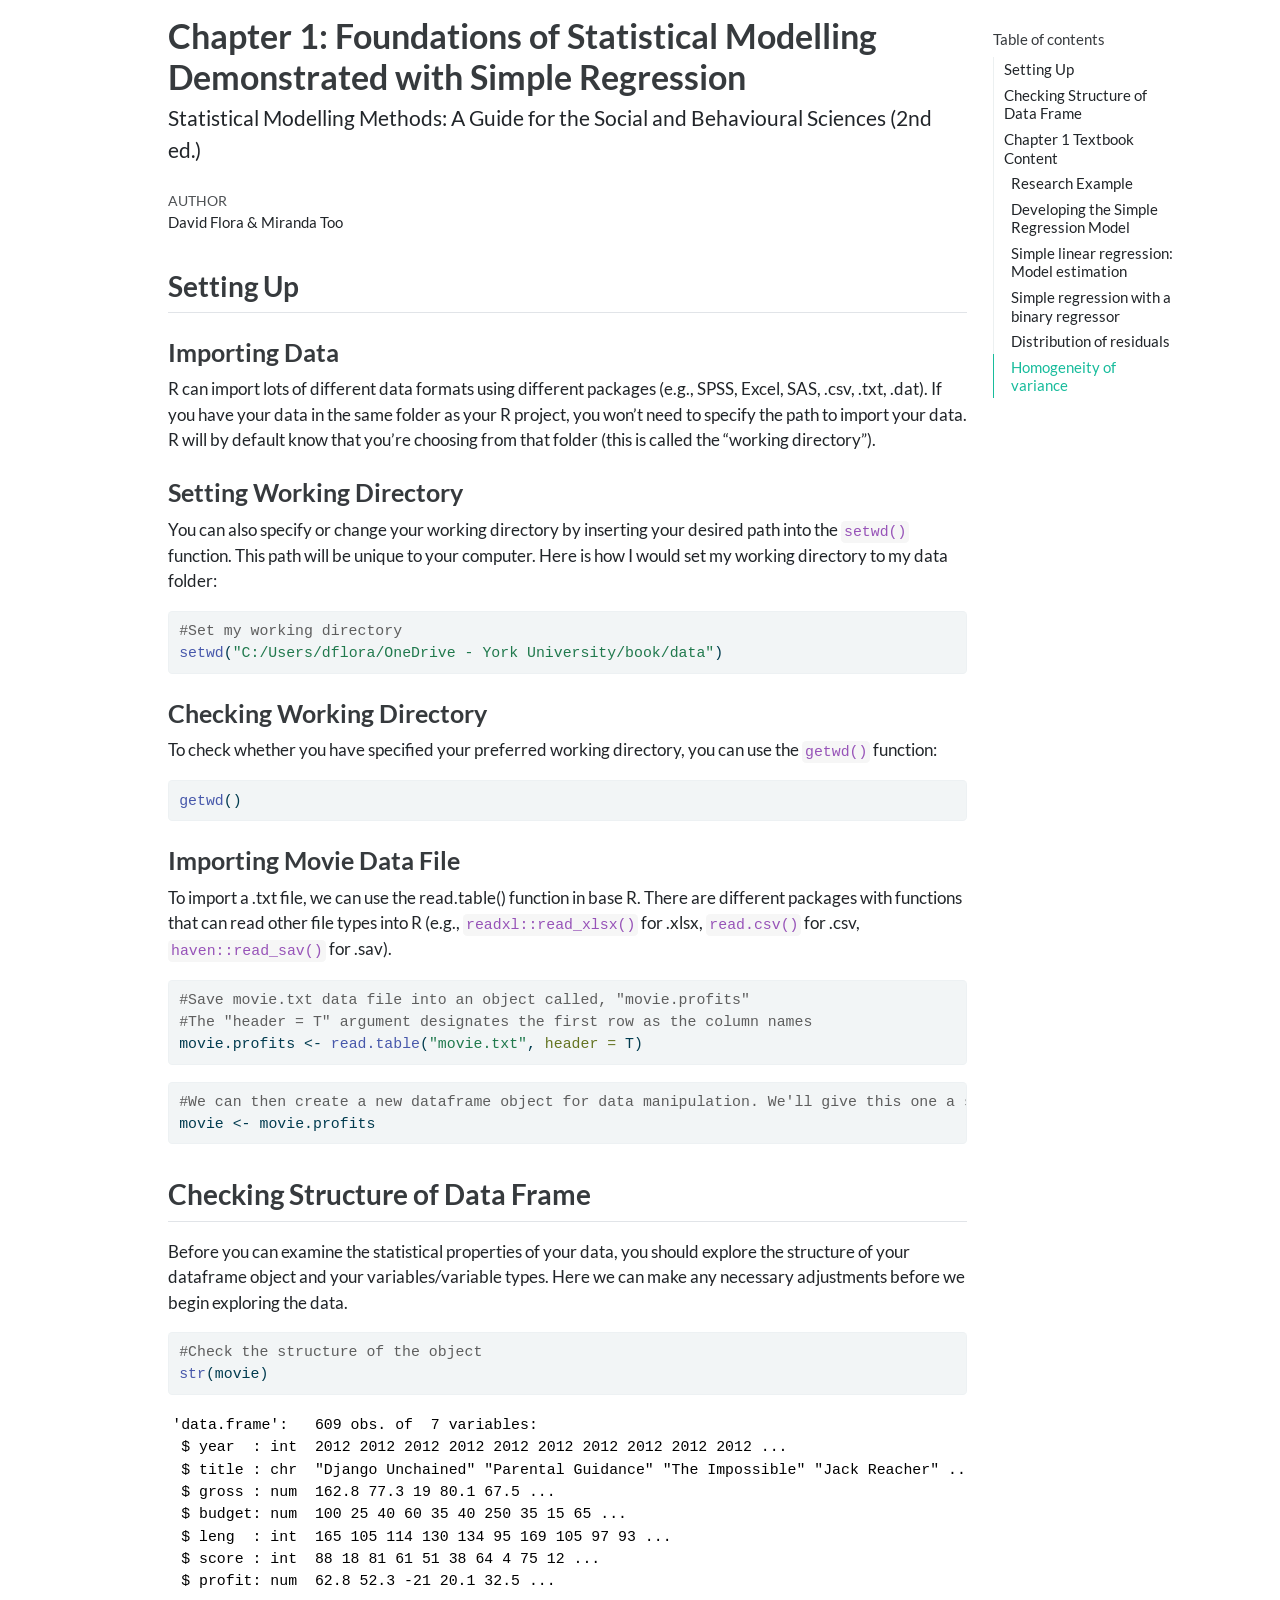
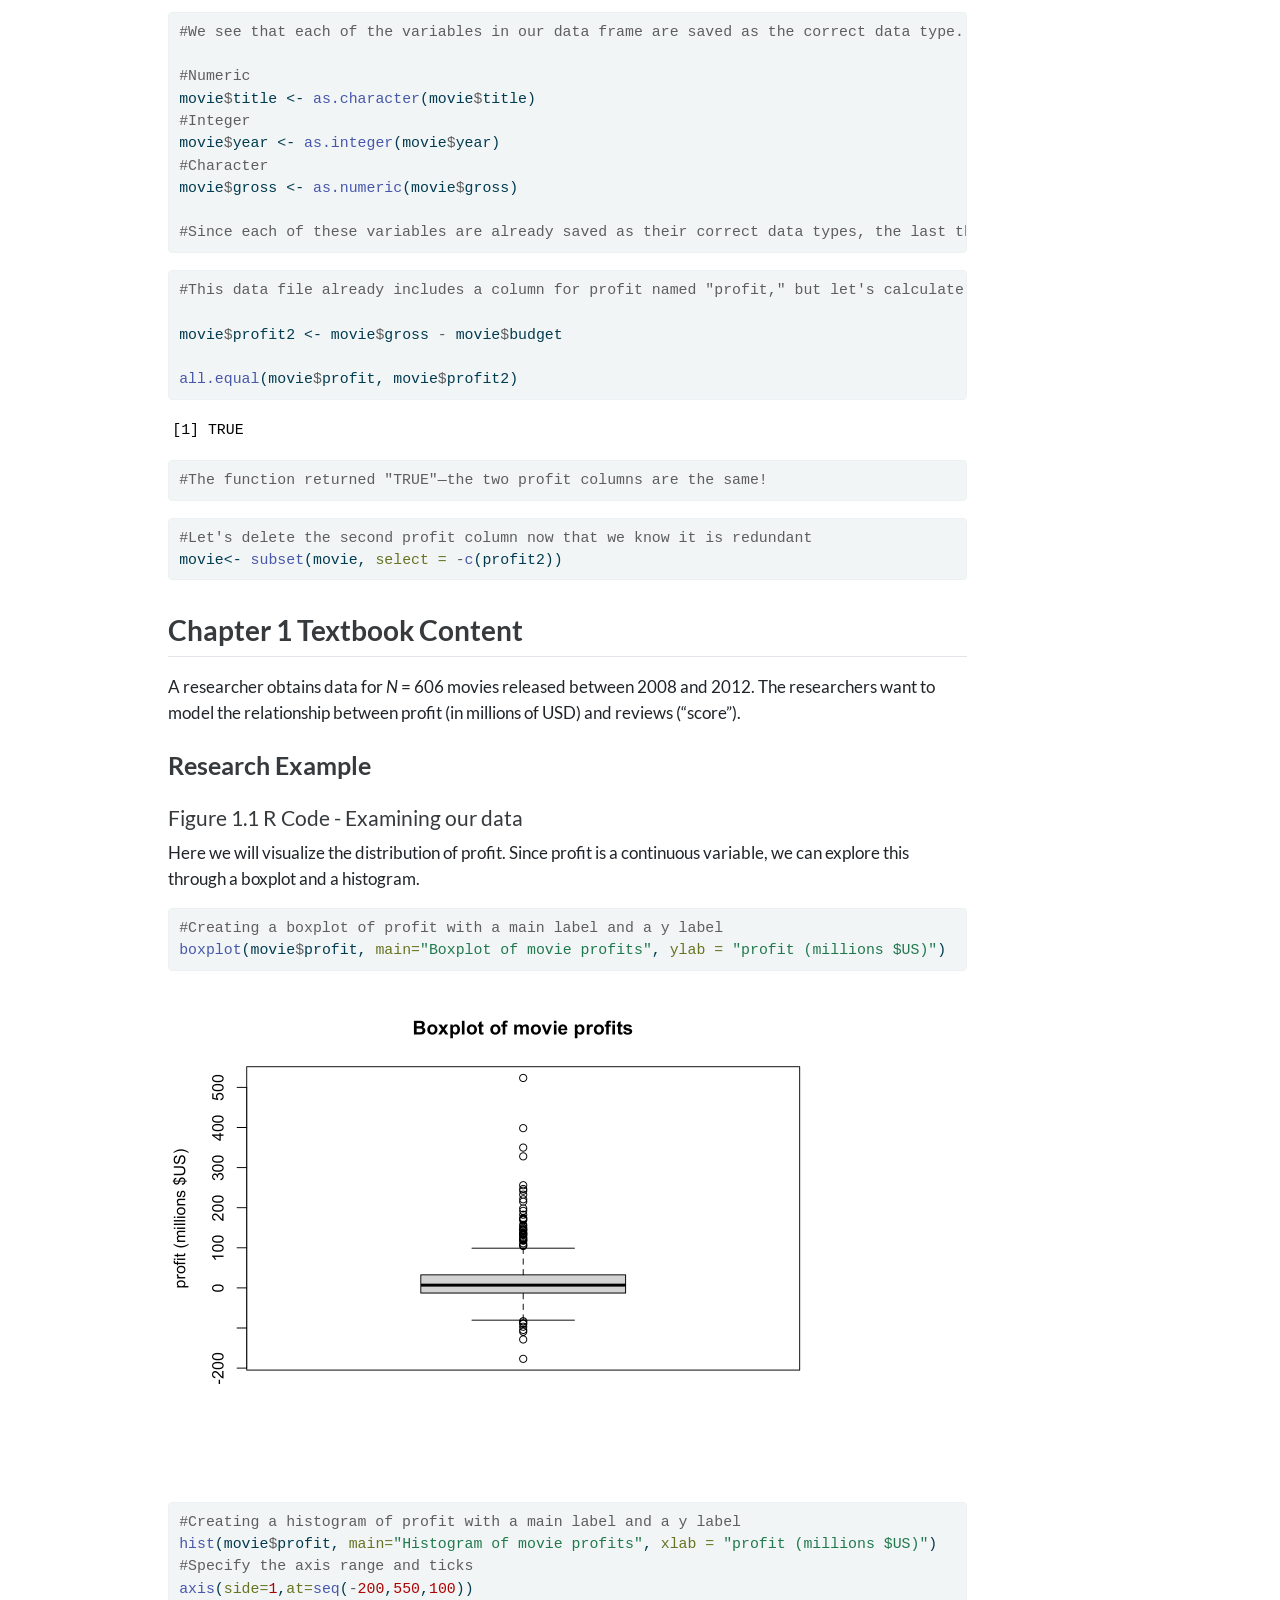
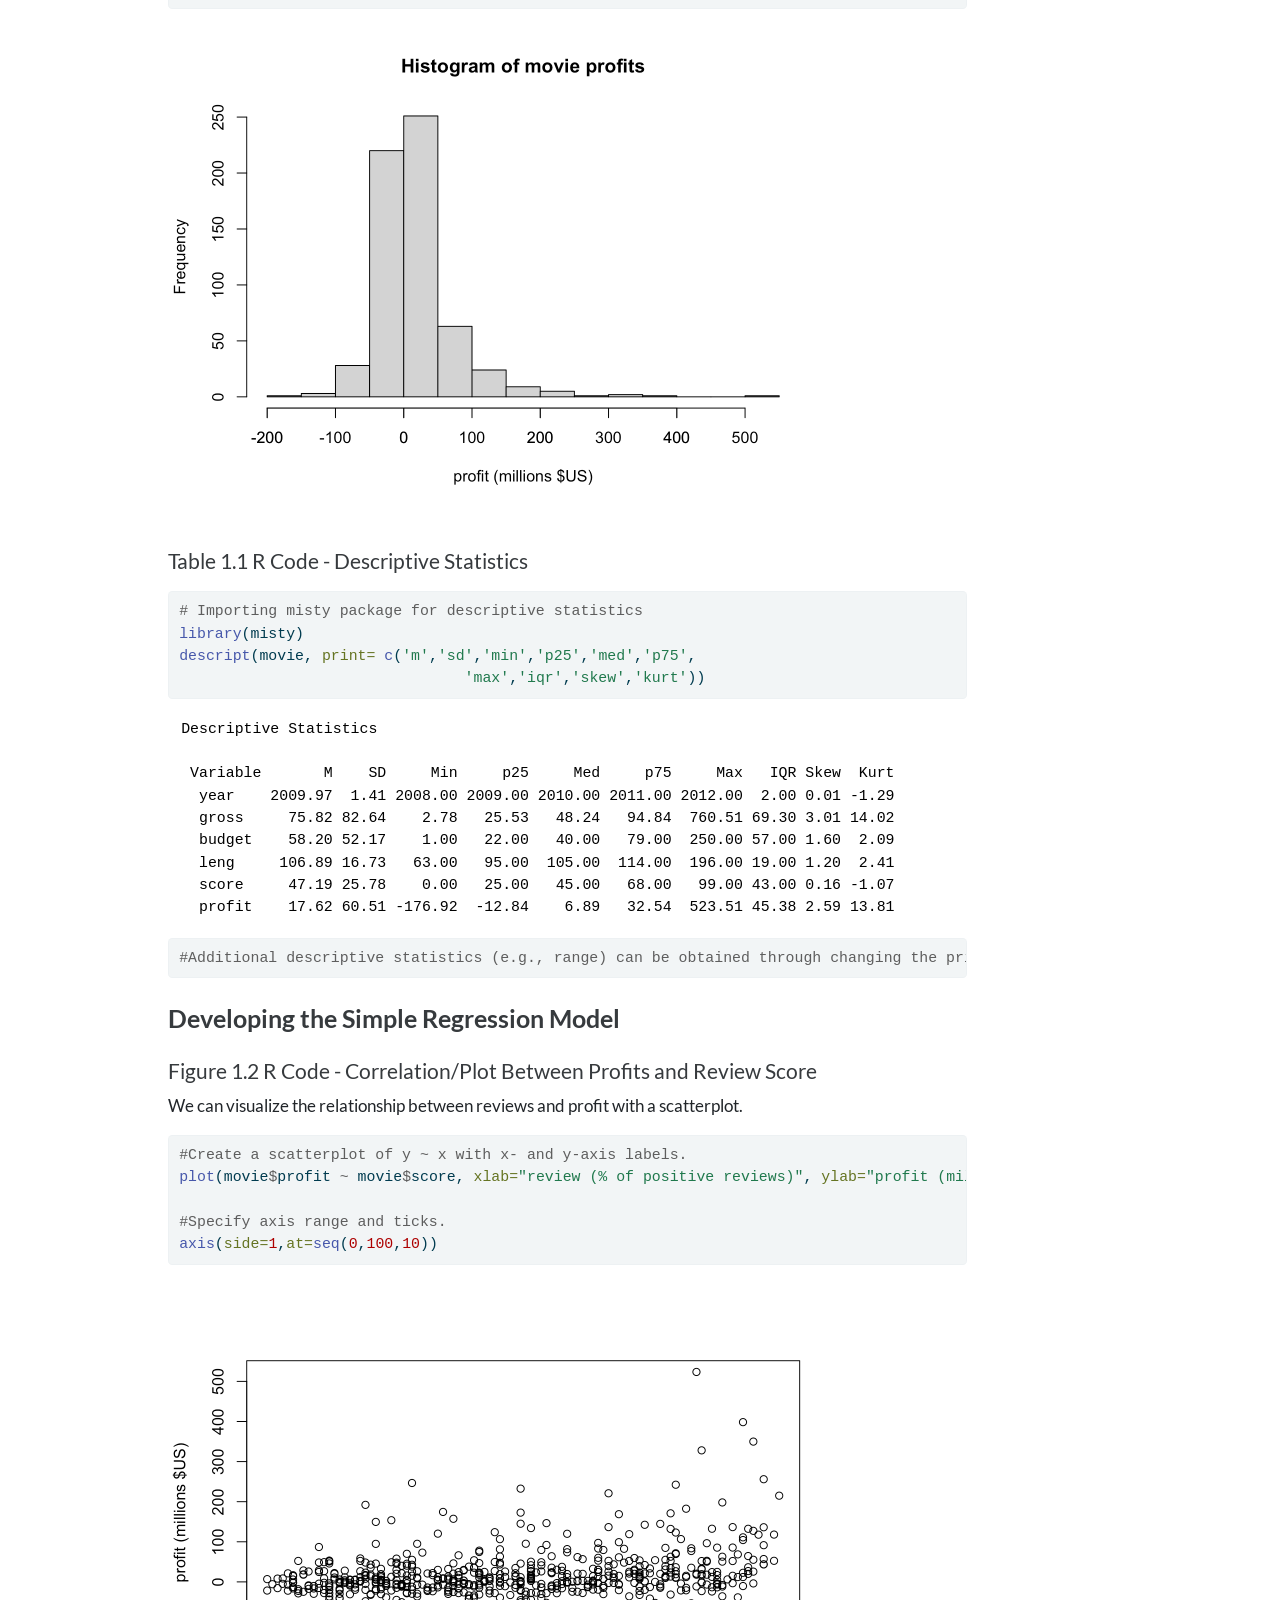
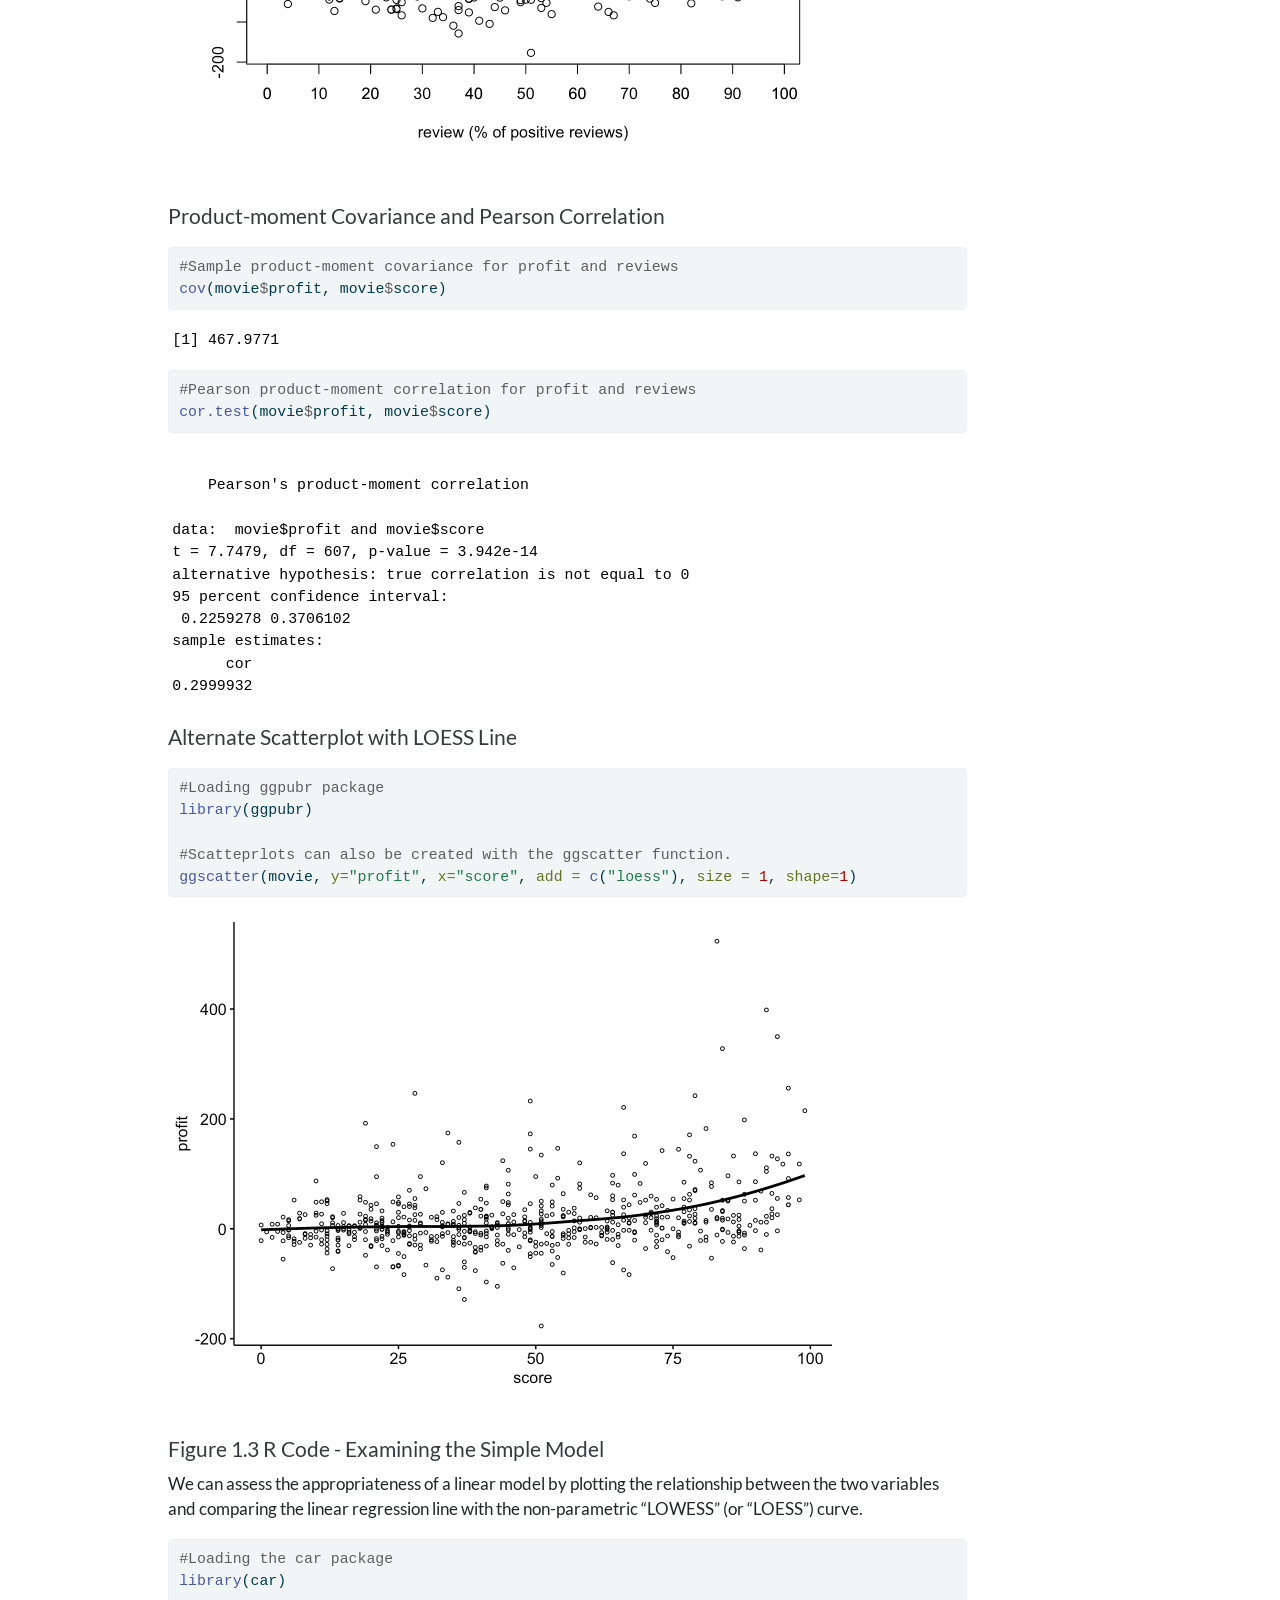
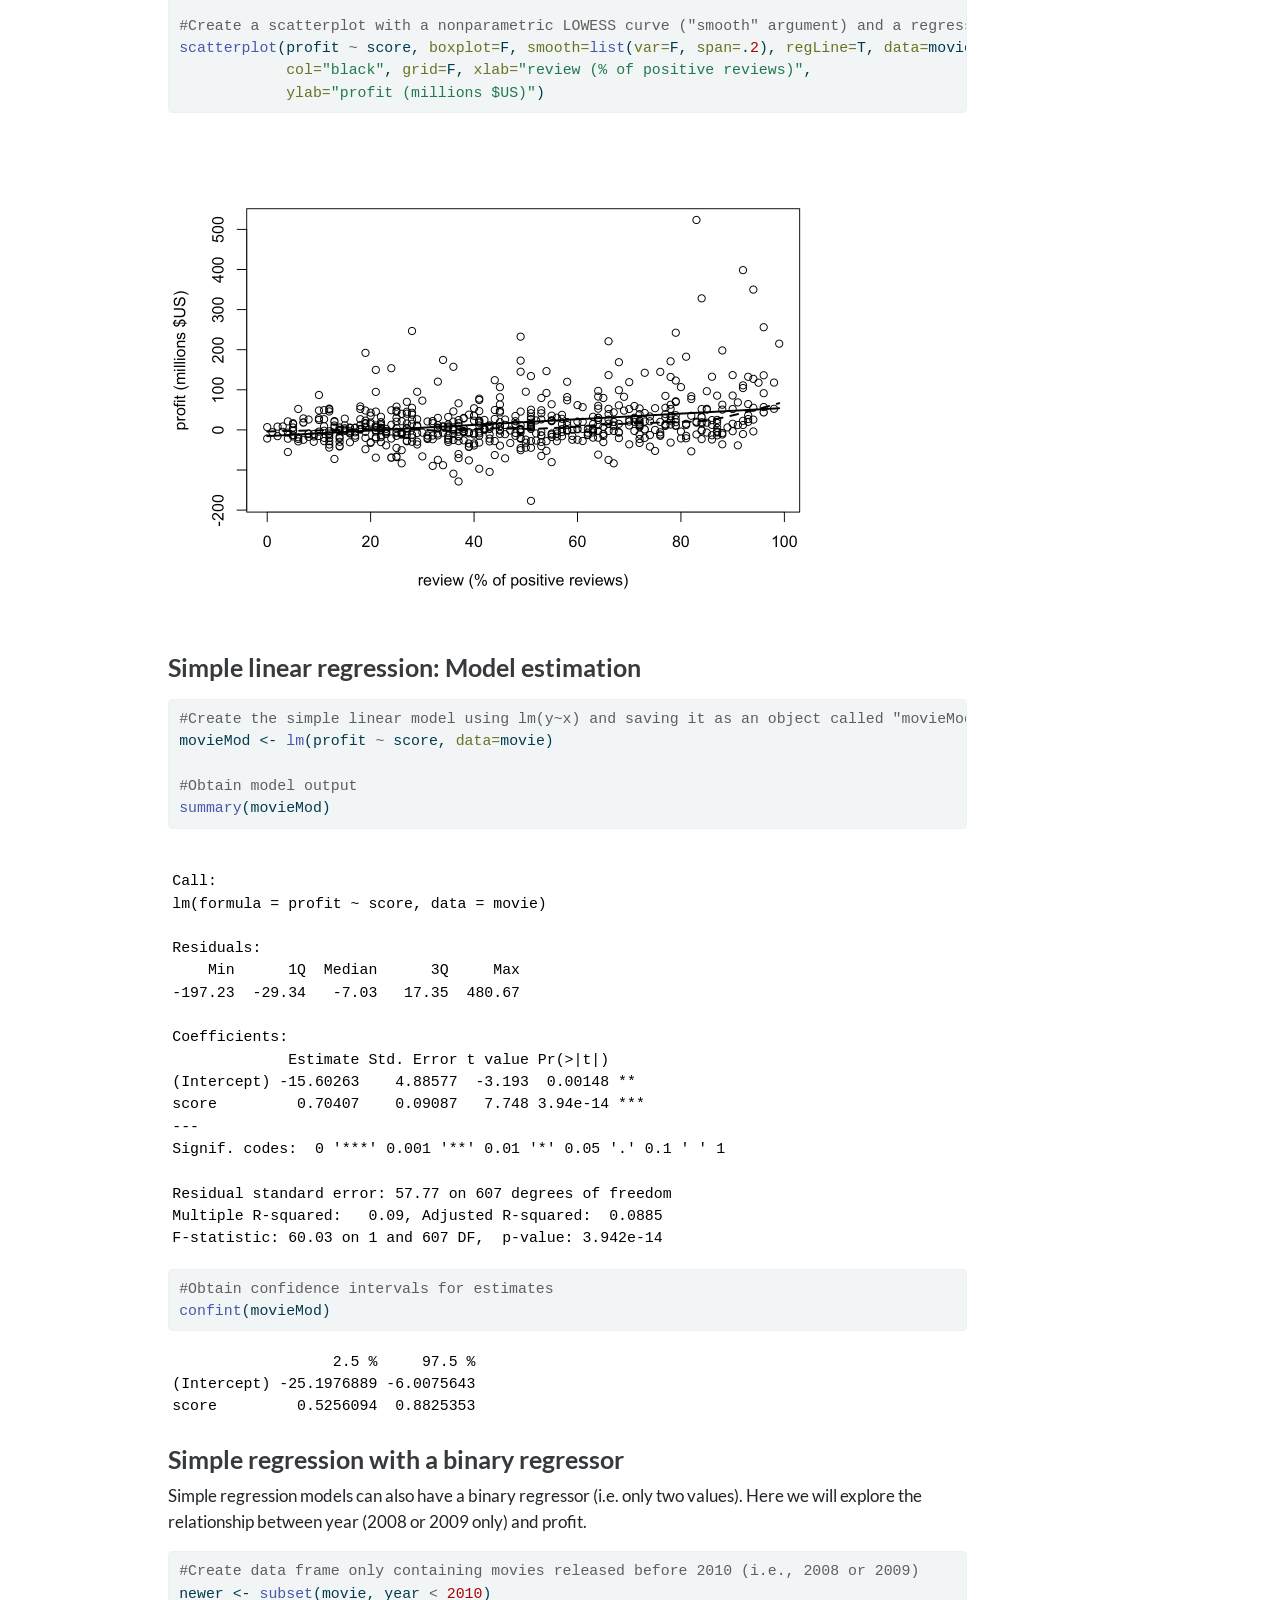
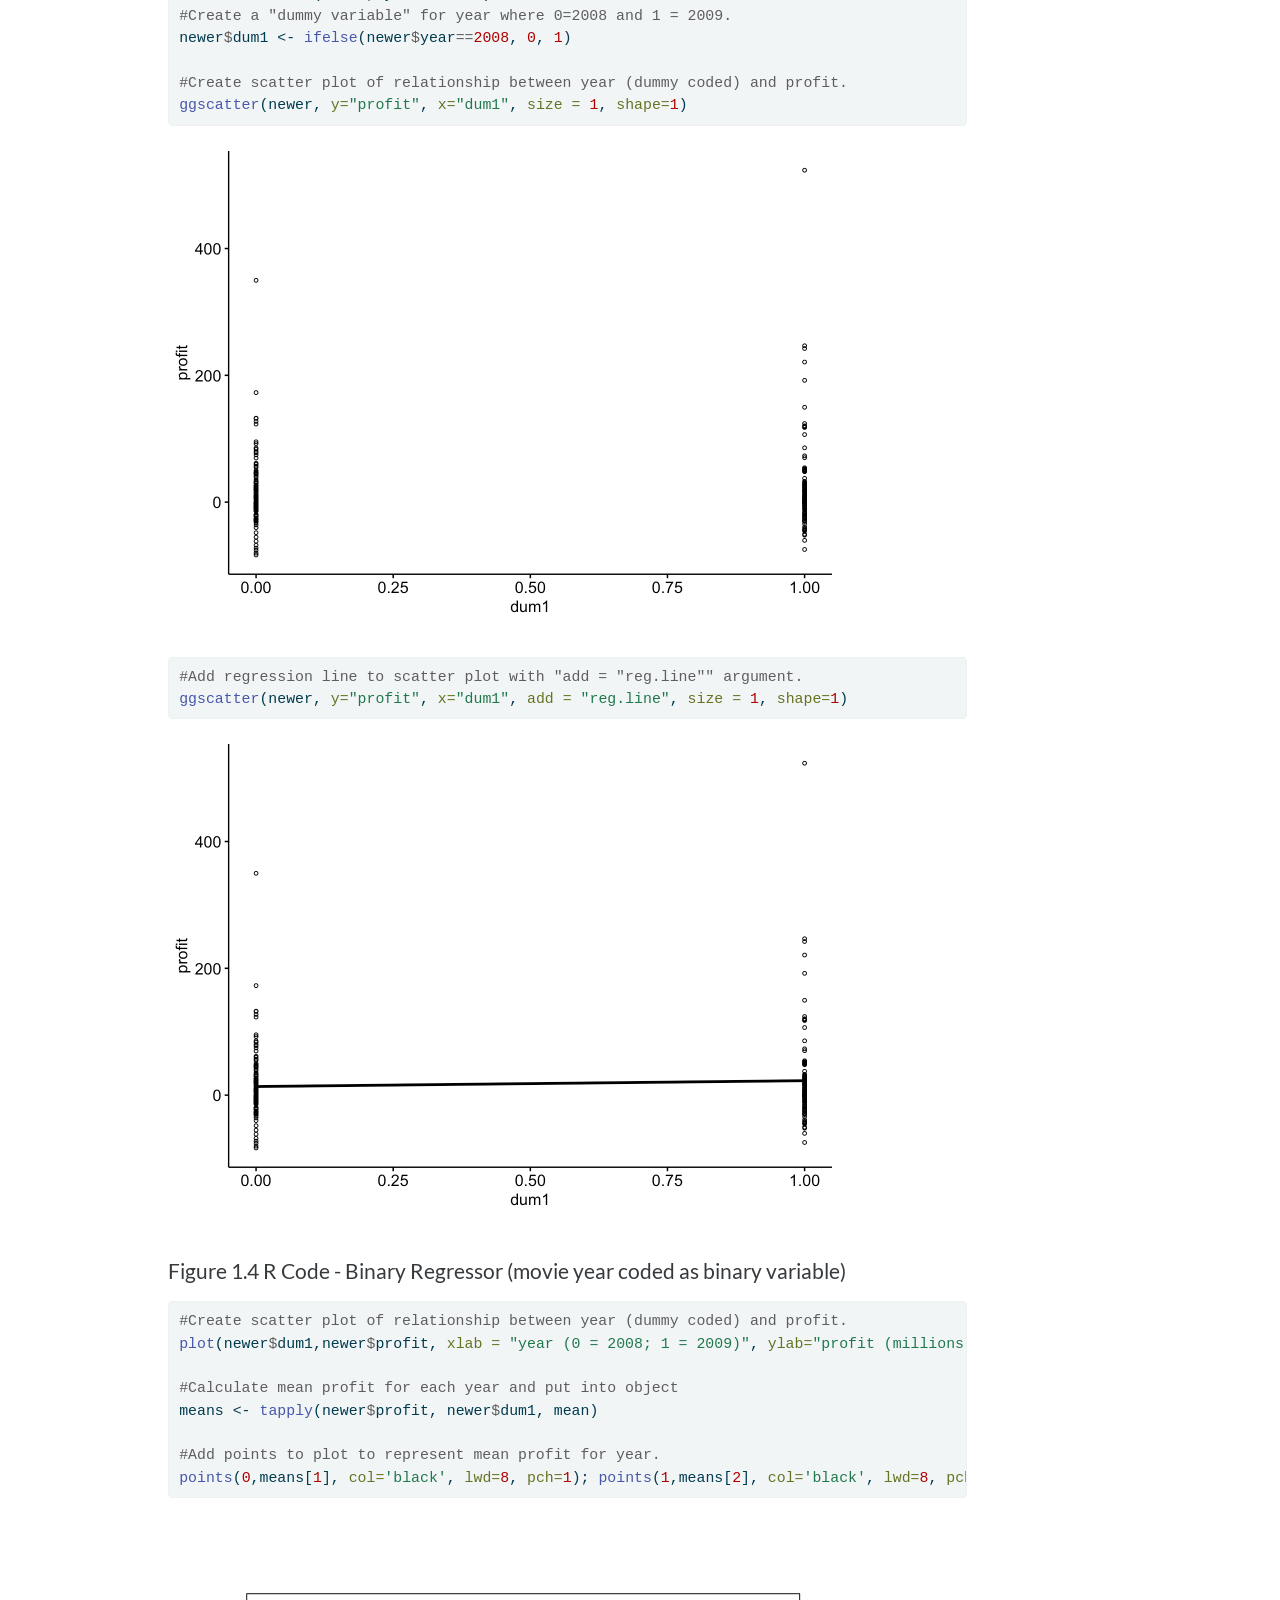
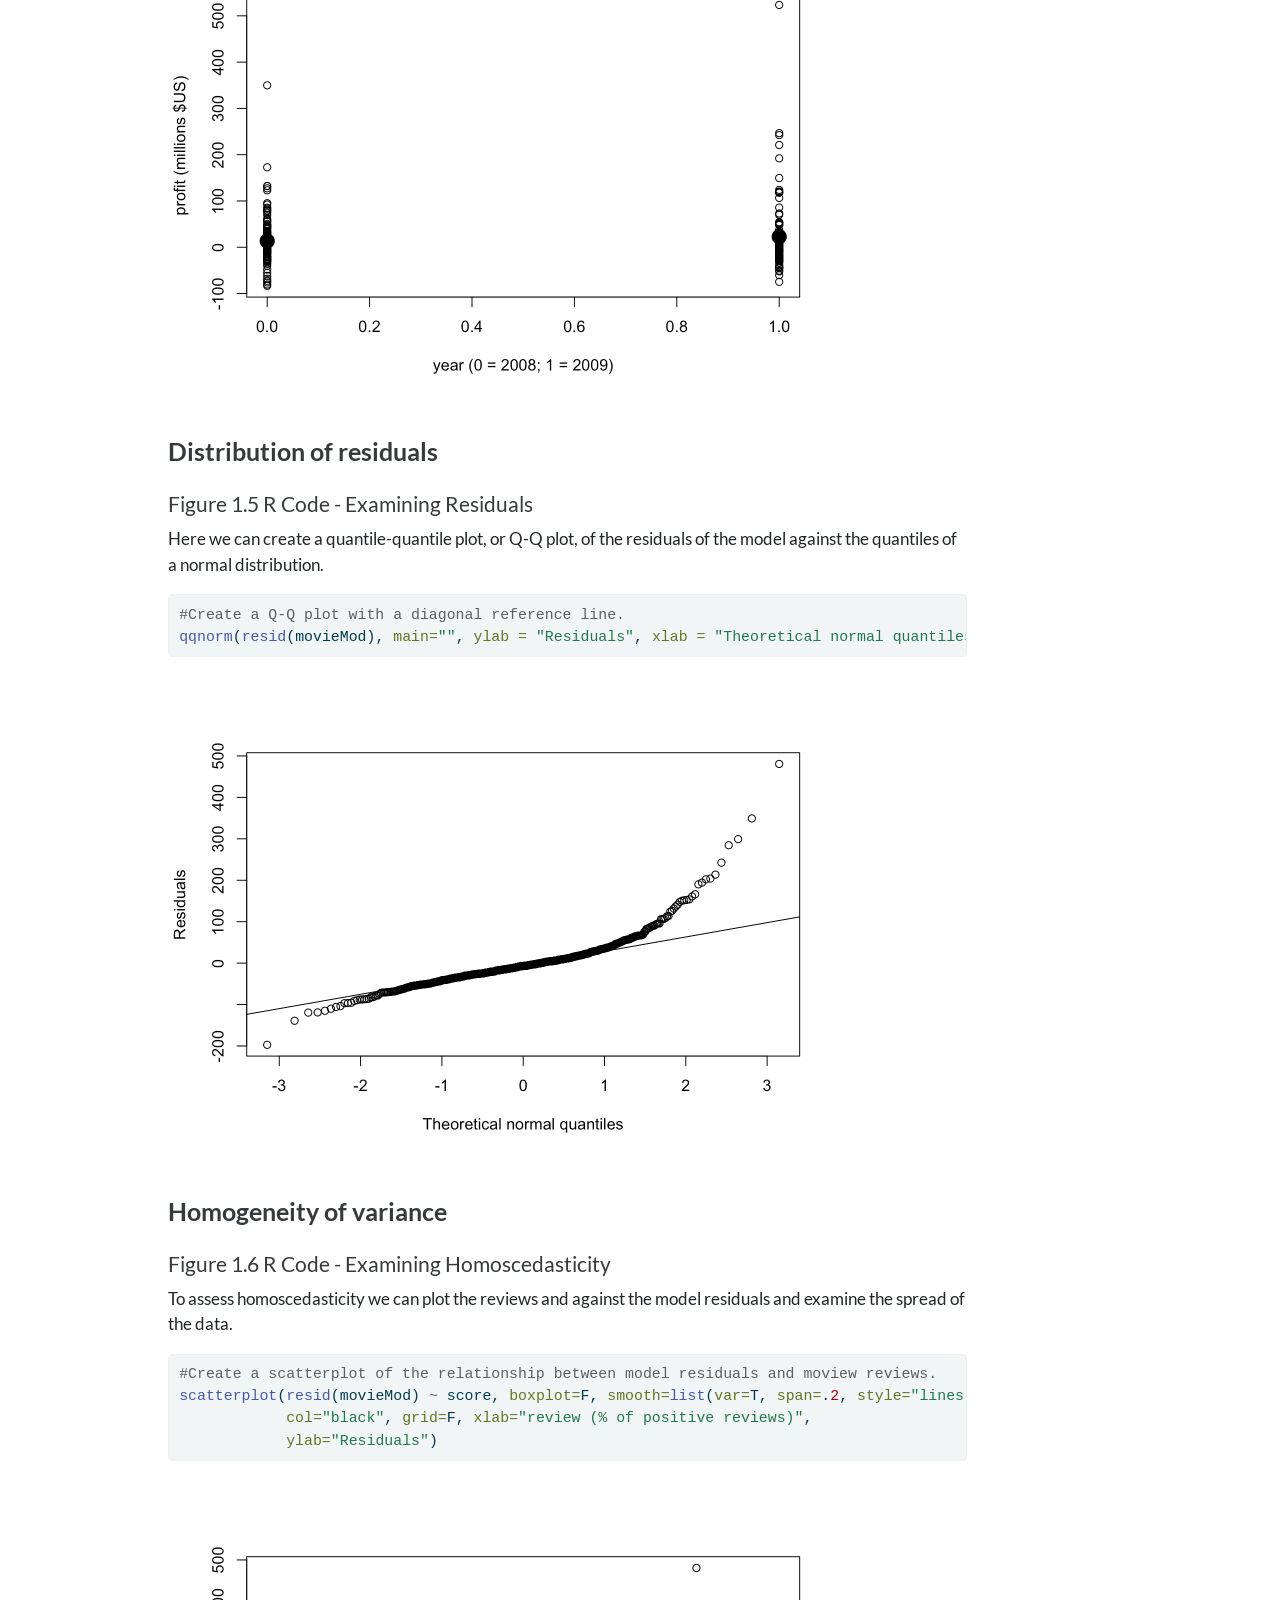
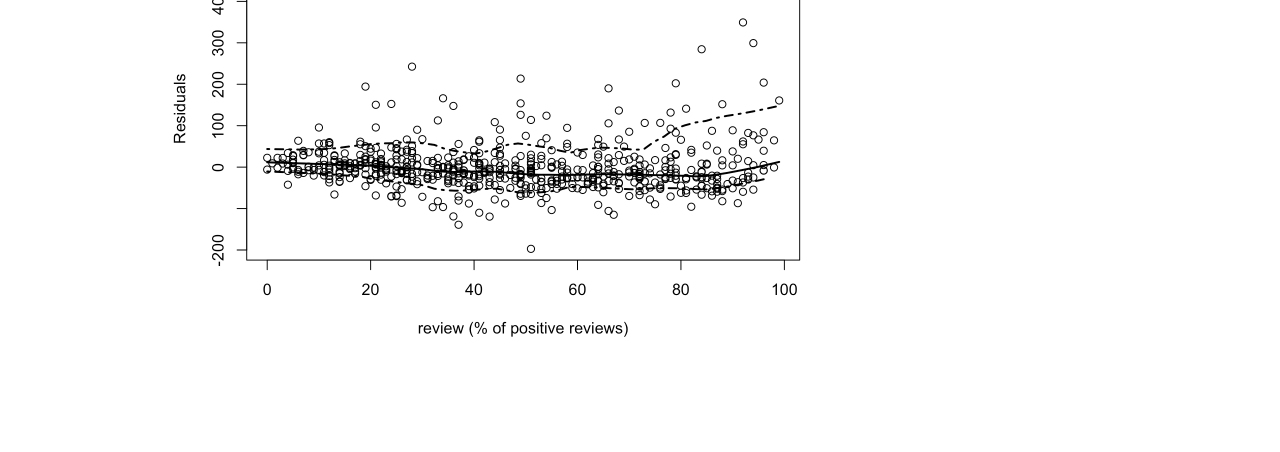
==== quarto_files/ch1_simple_regression.html @ ad81b2fe "Add files via upload" ====
<!DOCTYPE html>
<html xmlns="http://www.w3.org/1999/xhtml" lang="en" xml:lang="en"><head>

<meta charset="utf-8">
<meta name="generator" content="quarto-1.3.353">

<meta name="viewport" content="width=device-width, initial-scale=1.0, user-scalable=yes">

<meta name="author" content="David Flora &amp; Miranda Too">

<title>Chapter 1: Foundations of Statistical Modelling Demonstrated with Simple Regression</title>
<style>
code{white-space: pre-wrap;}
span.smallcaps{font-variant: small-caps;}
div.columns{display: flex; gap: min(4vw, 1.5em);}
div.column{flex: auto; overflow-x: auto;}
div.hanging-indent{margin-left: 1.5em; text-indent: -1.5em;}
ul.task-list{list-style: none;}
ul.task-list li input[type="checkbox"] {
width: 0.8em;
margin: 0 0.8em 0.2em -1em;  vertical-align: middle;
}

pre > code.sourceCode { white-space: pre; position: relative; }
pre > code.sourceCode > span { display: inline-block; line-height: 1.25; }
pre > code.sourceCode > span:empty { height: 1.2em; }
.sourceCode { overflow: visible; }
code.sourceCode > span { color: inherit; text-decoration: inherit; }
div.sourceCode { margin: 1em 0; }
pre.sourceCode { margin: 0; }
@media screen {
div.sourceCode { overflow: auto; }
}
@media print {
pre > code.sourceCode { white-space: pre-wrap; }
pre > code.sourceCode > span { text-indent: -5em; padding-left: 5em; }
}
pre.numberSource code
{ counter-reset: source-line 0; }
pre.numberSource code > span
{ position: relative; left: -4em; counter-increment: source-line; }
pre.numberSource code > span > a:first-child::before
{ content: counter(source-line);
position: relative; left: -1em; text-align: right; vertical-align: baseline;
border: none; display: inline-block;
-webkit-touch-callout: none; -webkit-user-select: none;
-khtml-user-select: none; -moz-user-select: none;
-ms-user-select: none; user-select: none;
padding: 0 4px; width: 4em;
}
pre.numberSource { margin-left: 3em; padding-left: 4px; }
div.sourceCode
{ }
@media screen {
pre > code.sourceCode > span > a:first-child::before { text-decoration: underline; }
}
</style>


<script>/*!
 * clipboard.js v2.0.11
 * https://clipboardjs.com/
 *
 * Licensed MIT © Zeno Rocha
 */
!function(t,e){"object"==typeof exports&&"object"==typeof module?module.exports=e():"function"==typeof define&&define.amd?define([],e):"object"==typeof exports?exports.ClipboardJS=e():t.ClipboardJS=e()}(this,function(){return n={686:function(t,e,n){"use strict";n.d(e,{default:function(){return b}});var e=n(279),i=n.n(e),e=n(370),u=n.n(e),e=n(817),r=n.n(e);function c(t){try{return document.execCommand(t)}catch(t){return}}var a=function(t){t=r()(t);return c("cut"),t};function o(t,e){var n,o,t=(n=t,o="rtl"===document.documentElement.getAttribute("dir"),(t=document.createElement("textarea")).style.fontSize="12pt",t.style.border="0",t.style.padding="0",t.style.margin="0",t.style.position="absolute",t.style[o?"right":"left"]="-9999px",o=window.pageYOffset||document.documentElement.scrollTop,t.style.top="".concat(o,"px"),t.setAttribute("readonly",""),t.value=n,t);return e.container.appendChild(t),e=r()(t),c("copy"),t.remove(),e}var f=function(t){var e=1<arguments.length&&void 0!==arguments[1]?arguments[1]:{container:document.body},n="";return"string"==typeof t?n=o(t,e):t instanceof HTMLInputElement&&!["text","search","url","tel","password"].includes(null==t?void 0:t.type)?n=o(t.value,e):(n=r()(t),c("copy")),n};function l(t){return(l="function"==typeof Symbol&&"symbol"==typeof Symbol.iterator?function(t){return typeof t}:function(t){return t&&"function"==typeof Symbol&&t.constructor===Symbol&&t!==Symbol.prototype?"symbol":typeof t})(t)}var s=function(){var t=0<arguments.length&&void 0!==arguments[0]?arguments[0]:{},e=t.action,n=void 0===e?"copy":e,o=t.container,e=t.target,t=t.text;if("copy"!==n&&"cut"!==n)throw new Error('Invalid "action" value, use either "copy" or "cut"');if(void 0!==e){if(!e||"object"!==l(e)||1!==e.nodeType)throw new Error('Invalid "target" value, use a valid Element');if("copy"===n&&e.hasAttribute("disabled"))throw new Error('Invalid "target" attribute. Please use "readonly" instead of "disabled" attribute');if("cut"===n&&(e.hasAttribute("readonly")||e.hasAttribute("disabled")))throw new Error('Invalid "target" attribute. You can\'t cut text from elements with "readonly" or "disabled" attributes')}return t?f(t,{container:o}):e?"cut"===n?a(e):f(e,{container:o}):void 0};function p(t){return(p="function"==typeof Symbol&&"symbol"==typeof Symbol.iterator?function(t){return typeof t}:function(t){return t&&"function"==typeof Symbol&&t.constructor===Symbol&&t!==Symbol.prototype?"symbol":typeof t})(t)}function d(t,e){for(var n=0;n<e.length;n++){var o=e[n];o.enumerable=o.enumerable||!1,o.configurable=!0,"value"in o&&(o.writable=!0),Object.defineProperty(t,o.key,o)}}function y(t,e){return(y=Object.setPrototypeOf||function(t,e){return t.__proto__=e,t})(t,e)}function h(n){var o=function(){if("undefined"==typeof Reflect||!Reflect.construct)return!1;if(Reflect.construct.sham)return!1;if("function"==typeof Proxy)return!0;try{return Date.prototype.toString.call(Reflect.construct(Date,[],function(){})),!0}catch(t){return!1}}();return function(){var t,e=v(n);return t=o?(t=v(this).constructor,Reflect.construct(e,arguments,t)):e.apply(this,arguments),e=this,!(t=t)||"object"!==p(t)&&"function"!=typeof t?function(t){if(void 0!==t)return t;throw new ReferenceError("this hasn't been initialised - super() hasn't been called")}(e):t}}function v(t){return(v=Object.setPrototypeOf?Object.getPrototypeOf:function(t){return t.__proto__||Object.getPrototypeOf(t)})(t)}function m(t,e){t="data-clipboard-".concat(t);if(e.hasAttribute(t))return e.getAttribute(t)}var b=function(){!function(t,e){if("function"!=typeof e&&null!==e)throw new TypeError("Super expression must either be null or a function");t.prototype=Object.create(e&&e.prototype,{constructor:{value:t,writable:!0,configurable:!0}}),e&&y(t,e)}(r,i());var t,e,n,o=h(r);function r(t,e){var n;return function(t){if(!(t instanceof r))throw new TypeError("Cannot call a class as a function")}(this),(n=o.call(this)).resolveOptions(e),n.listenClick(t),n}return t=r,n=[{key:"copy",value:function(t){var e=1<arguments.length&&void 0!==arguments[1]?arguments[1]:{container:document.body};return f(t,e)}},{key:"cut",value:function(t){return a(t)}},{key:"isSupported",value:function(){var t=0<arguments.length&&void 0!==arguments[0]?arguments[0]:["copy","cut"],t="string"==typeof t?[t]:t,e=!!document.queryCommandSupported;return t.forEach(function(t){e=e&&!!document.queryCommandSupported(t)}),e}}],(e=[{key:"resolveOptions",value:function(){var t=0<arguments.length&&void 0!==arguments[0]?arguments[0]:{};this.action="function"==typeof t.action?t.action:this.defaultAction,this.target="function"==typeof t.target?t.target:this.defaultTarget,this.text="function"==typeof t.text?t.text:this.defaultText,this.container="object"===p(t.container)?t.container:document.body}},{key:"listenClick",value:function(t){var e=this;this.listener=u()(t,"click",function(t){return e.onClick(t)})}},{key:"onClick",value:function(t){var e=t.delegateTarget||t.currentTarget,n=this.action(e)||"copy",t=s({action:n,container:this.container,target:this.target(e),text:this.text(e)});this.emit(t?"success":"error",{action:n,text:t,trigger:e,clearSelection:function(){e&&e.focus(),window.getSelection().removeAllRanges()}})}},{key:"defaultAction",value:function(t){return m("action",t)}},{key:"defaultTarget",value:function(t){t=m("target",t);if(t)return document.querySelector(t)}},{key:"defaultText",value:function(t){return m("text",t)}},{key:"destroy",value:function(){this.listener.destroy()}}])&&d(t.prototype,e),n&&d(t,n),r}()},828:function(t){var e;"undefined"==typeof Element||Element.prototype.matches||((e=Element.prototype).matches=e.matchesSelector||e.mozMatchesSelector||e.msMatchesSelector||e.oMatchesSelector||e.webkitMatchesSelector),t.exports=function(t,e){for(;t&&9!==t.nodeType;){if("function"==typeof t.matches&&t.matches(e))return t;t=t.parentNode}}},438:function(t,e,n){var u=n(828);function i(t,e,n,o,r){var i=function(e,n,t,o){return function(t){t.delegateTarget=u(t.target,n),t.delegateTarget&&o.call(e,t)}}.apply(this,arguments);return t.addEventListener(n,i,r),{destroy:function(){t.removeEventListener(n,i,r)}}}t.exports=function(t,e,n,o,r){return"function"==typeof t.addEventListener?i.apply(null,arguments):"function"==typeof n?i.bind(null,document).apply(null,arguments):("string"==typeof t&&(t=document.querySelectorAll(t)),Array.prototype.map.call(t,function(t){return i(t,e,n,o,r)}))}},879:function(t,n){n.node=function(t){return void 0!==t&&t instanceof HTMLElement&&1===t.nodeType},n.nodeList=function(t){var e=Object.prototype.toString.call(t);return void 0!==t&&("[object NodeList]"===e||"[object HTMLCollection]"===e)&&"length"in t&&(0===t.length||n.node(t[0]))},n.string=function(t){return"string"==typeof t||t instanceof String},n.fn=function(t){return"[object Function]"===Object.prototype.toString.call(t)}},370:function(t,e,n){var f=n(879),l=n(438);t.exports=function(t,e,n){if(!t&&!e&&!n)throw new Error("Missing required arguments");if(!f.string(e))throw new TypeError("Second argument must be a String");if(!f.fn(n))throw new TypeError("Third argument must be a Function");if(f.node(t))return c=e,a=n,(u=t).addEventListener(c,a),{destroy:function(){u.removeEventListener(c,a)}};if(f.nodeList(t))return o=t,r=e,i=n,Array.prototype.forEach.call(o,function(t){t.addEventListener(r,i)}),{destroy:function(){Array.prototype.forEach.call(o,function(t){t.removeEventListener(r,i)})}};if(f.string(t))return t=t,e=e,n=n,l(document.body,t,e,n);throw new TypeError("First argument must be a String, HTMLElement, HTMLCollection, or NodeList");var o,r,i,u,c,a}},817:function(t){t.exports=function(t){var e,n="SELECT"===t.nodeName?(t.focus(),t.value):"INPUT"===t.nodeName||"TEXTAREA"===t.nodeName?((e=t.hasAttribute("readonly"))||t.setAttribute("readonly",""),t.select(),t.setSelectionRange(0,t.value.length),e||t.removeAttribute("readonly"),t.value):(t.hasAttribute("contenteditable")&&t.focus(),n=window.getSelection(),(e=document.createRange()).selectNodeContents(t),n.removeAllRanges(),n.addRange(e),n.toString());return n}},279:function(t){function e(){}e.prototype={on:function(t,e,n){var o=this.e||(this.e={});return(o[t]||(o[t]=[])).push({fn:e,ctx:n}),this},once:function(t,e,n){var o=this;function r(){o.off(t,r),e.apply(n,arguments)}return r._=e,this.on(t,r,n)},emit:function(t){for(var e=[].slice.call(arguments,1),n=((this.e||(this.e={}))[t]||[]).slice(),o=0,r=n.length;o<r;o++)n[o].fn.apply(n[o].ctx,e);return this},off:function(t,e){var n=this.e||(this.e={}),o=n[t],r=[];if(o&&e)for(var i=0,u=o.length;i<u;i++)o[i].fn!==e&&o[i].fn._!==e&&r.push(o[i]);return r.length?n[t]=r:delete n[t],this}},t.exports=e,t.exports.TinyEmitter=e}},r={},o.n=function(t){var e=t&&t.__esModule?function(){return t.default}:function(){return t};return o.d(e,{a:e}),e},o.d=function(t,e){for(var n in e)o.o(e,n)&&!o.o(t,n)&&Object.defineProperty(t,n,{enumerable:!0,get:e[n]})},o.o=function(t,e){return Object.prototype.hasOwnProperty.call(t,e)},o(686).default;function o(t){if(r[t])return r[t].exports;var e=r[t]={exports:{}};return n[t](e,e.exports,o),e.exports}var n,r});</script>
<script>const sectionChanged = new CustomEvent("quarto-sectionChanged", {
  detail: {},
  bubbles: true,
  cancelable: false,
  composed: false,
});

const layoutMarginEls = () => {
  // Find any conflicting margin elements and add margins to the
  // top to prevent overlap
  const marginChildren = window.document.querySelectorAll(
    ".column-margin.column-container > * "
  );

  let lastBottom = 0;
  for (const marginChild of marginChildren) {
    if (marginChild.offsetParent !== null) {
      // clear the top margin so we recompute it
      marginChild.style.marginTop = null;
      const top = marginChild.getBoundingClientRect().top + window.scrollY;
      console.log({
        childtop: marginChild.getBoundingClientRect().top,
        scroll: window.scrollY,
        top,
        lastBottom,
      });
      if (top < lastBottom) {
        const margin = lastBottom - top;
        marginChild.style.marginTop = `${margin}px`;
      }
      const styles = window.getComputedStyle(marginChild);
      const marginTop = parseFloat(styles["marginTop"]);

      console.log({
        top,
        height: marginChild.getBoundingClientRect().height,
        marginTop,
        total: top + marginChild.getBoundingClientRect().height + marginTop,
      });
      lastBottom = top + marginChild.getBoundingClientRect().height + marginTop;
    }
  }
};

window.document.addEventListener("DOMContentLoaded", function (_event) {
  // Recompute the position of margin elements anytime the body size changes
  if (window.ResizeObserver) {
    const resizeObserver = new window.ResizeObserver(
      throttle(layoutMarginEls, 50)
    );
    resizeObserver.observe(window.document.body);
  }

  const tocEl = window.document.querySelector('nav.toc-active[role="doc-toc"]');
  const sidebarEl = window.document.getElementById("quarto-sidebar");
  const leftTocEl = window.document.getElementById("quarto-sidebar-toc-left");
  const marginSidebarEl = window.document.getElementById(
    "quarto-margin-sidebar"
  );
  // function to determine whether the element has a previous sibling that is active
  const prevSiblingIsActiveLink = (el) => {
    const sibling = el.previousElementSibling;
    if (sibling && sibling.tagName === "A") {
      return sibling.classList.contains("active");
    } else {
      return false;
    }
  };

  // fire slideEnter for bootstrap tab activations (for htmlwidget resize behavior)
  function fireSlideEnter(e) {
    const event = window.document.createEvent("Event");
    event.initEvent("slideenter", true, true);
    window.document.dispatchEvent(event);
  }
  const tabs = window.document.querySelectorAll('a[data-bs-toggle="tab"]');
  tabs.forEach((tab) => {
    tab.addEventListener("shown.bs.tab", fireSlideEnter);
  });

  // fire slideEnter for tabby tab activations (for htmlwidget resize behavior)
  document.addEventListener("tabby", fireSlideEnter, false);

  // Track scrolling and mark TOC links as active
  // get table of contents and sidebar (bail if we don't have at least one)
  const tocLinks = tocEl
    ? [...tocEl.querySelectorAll("a[data-scroll-target]")]
    : [];
  const makeActive = (link) => tocLinks[link].classList.add("active");
  const removeActive = (link) => tocLinks[link].classList.remove("active");
  const removeAllActive = () =>
    [...Array(tocLinks.length).keys()].forEach((link) => removeActive(link));

  // activate the anchor for a section associated with this TOC entry
  tocLinks.forEach((link) => {
    link.addEventListener("click", () => {
      if (link.href.indexOf("#") !== -1) {
        const anchor = link.href.split("#")[1];
        const heading = window.document.querySelector(
          `[data-anchor-id=${anchor}]`
        );
        if (heading) {
          // Add the class
          heading.classList.add("reveal-anchorjs-link");

          // function to show the anchor
          const handleMouseout = () => {
            heading.classList.remove("reveal-anchorjs-link");
            heading.removeEventListener("mouseout", handleMouseout);
          };

          // add a function to clear the anchor when the user mouses out of it
          heading.addEventListener("mouseout", handleMouseout);
        }
      }
    });
  });

  const sections = tocLinks.map((link) => {
    const target = link.getAttribute("data-scroll-target");
    if (target.startsWith("#")) {
      return window.document.getElementById(decodeURI(`${target.slice(1)}`));
    } else {
      return window.document.querySelector(decodeURI(`${target}`));
    }
  });

  const sectionMargin = 200;
  let currentActive = 0;
  // track whether we've initialized state the first time
  let init = false;

  const updateActiveLink = () => {
    // The index from bottom to top (e.g. reversed list)
    let sectionIndex = -1;
    if (
      window.innerHeight + window.pageYOffset >=
      window.document.body.offsetHeight
    ) {
      sectionIndex = 0;
    } else {
      sectionIndex = [...sections].reverse().findIndex((section) => {
        if (section) {
          return window.pageYOffset >= section.offsetTop - sectionMargin;
        } else {
          return false;
        }
      });
    }
    if (sectionIndex > -1) {
      const current = sections.length - sectionIndex - 1;
      if (current !== currentActive) {
        removeAllActive();
        currentActive = current;
        makeActive(current);
        if (init) {
          window.dispatchEvent(sectionChanged);
        }
        init = true;
      }
    }
  };

  const inHiddenRegion = (top, bottom, hiddenRegions) => {
    for (const region of hiddenRegions) {
      if (top <= region.bottom && bottom >= region.top) {
        return true;
      }
    }
    return false;
  };

  const categorySelector = "header.quarto-title-block .quarto-category";
  const activateCategories = (href) => {
    // Find any categories
    // Surround them with a link pointing back to:
    // #category=Authoring
    try {
      const categoryEls = window.document.querySelectorAll(categorySelector);
      for (const categoryEl of categoryEls) {
        const categoryText = categoryEl.textContent;
        if (categoryText) {
          const link = `${href}#category=${encodeURIComponent(categoryText)}`;
          const linkEl = window.document.createElement("a");
          linkEl.setAttribute("href", link);
          for (const child of categoryEl.childNodes) {
            linkEl.append(child);
          }
          categoryEl.appendChild(linkEl);
        }
      }
    } catch {
      // Ignore errors
    }
  };
  function hasTitleCategories() {
    return window.document.querySelector(categorySelector) !== null;
  }

  function offsetRelativeUrl(url) {
    const offset = getMeta("quarto:offset");
    return offset ? offset + url : url;
  }

  function offsetAbsoluteUrl(url) {
    const offset = getMeta("quarto:offset");
    const baseUrl = new URL(offset, window.location);

    const projRelativeUrl = url.replace(baseUrl, "");
    if (projRelativeUrl.startsWith("/")) {
      return projRelativeUrl;
    } else {
      return "/" + projRelativeUrl;
    }
  }

  // read a meta tag value
  function getMeta(metaName) {
    const metas = window.document.getElementsByTagName("meta");
    for (let i = 0; i < metas.length; i++) {
      if (metas[i].getAttribute("name") === metaName) {
        return metas[i].getAttribute("content");
      }
    }
    return "";
  }

  async function findAndActivateCategories() {
    const currentPagePath = offsetAbsoluteUrl(window.location.href);
    const response = await fetch(offsetRelativeUrl("listings.json"));
    if (response.status == 200) {
      return response.json().then(function (listingPaths) {
        const listingHrefs = [];
        for (const listingPath of listingPaths) {
          const pathWithoutLeadingSlash = listingPath.listing.substring(1);
          for (const item of listingPath.items) {
            if (
              item === currentPagePath ||
              item === currentPagePath + "index.html"
            ) {
              // Resolve this path against the offset to be sure
              // we already are using the correct path to the listing
              // (this adjusts the listing urls to be rooted against
              // whatever root the page is actually running against)
              const relative = offsetRelativeUrl(pathWithoutLeadingSlash);
              const baseUrl = window.location;
              const resolvedPath = new URL(relative, baseUrl);
              listingHrefs.push(resolvedPath.pathname);
              break;
            }
          }
        }

        // Look up the tree for a nearby linting and use that if we find one
        const nearestListing = findNearestParentListing(
          offsetAbsoluteUrl(window.location.pathname),
          listingHrefs
        );
        if (nearestListing) {
          activateCategories(nearestListing);
        } else {
          // See if the referrer is a listing page for this item
          const referredRelativePath = offsetAbsoluteUrl(document.referrer);
          const referrerListing = listingHrefs.find((listingHref) => {
            const isListingReferrer =
              listingHref === referredRelativePath ||
              listingHref === referredRelativePath + "index.html";
            return isListingReferrer;
          });

          if (referrerListing) {
            // Try to use the referrer if possible
            activateCategories(referrerListing);
          } else if (listingHrefs.length > 0) {
            // Otherwise, just fall back to the first listing
            activateCategories(listingHrefs[0]);
          }
        }
      });
    }
  }
  if (hasTitleCategories()) {
    findAndActivateCategories();
  }

  const findNearestParentListing = (href, listingHrefs) => {
    if (!href || !listingHrefs) {
      return undefined;
    }
    // Look up the tree for a nearby linting and use that if we find one
    const relativeParts = href.substring(1).split("/");
    while (relativeParts.length > 0) {
      const path = relativeParts.join("/");
      for (const listingHref of listingHrefs) {
        if (listingHref.startsWith(path)) {
          return listingHref;
        }
      }
      relativeParts.pop();
    }

    return undefined;
  };

  const manageSidebarVisiblity = (el, placeholderDescriptor) => {
    let isVisible = true;
    let elRect;

    return (hiddenRegions) => {
      if (el === null) {
        return;
      }

      // Find the last element of the TOC
      const lastChildEl = el.lastElementChild;

      if (lastChildEl) {
        // Converts the sidebar to a menu
        const convertToMenu = () => {
          for (const child of el.children) {
            child.style.opacity = 0;
            child.style.overflow = "hidden";
          }

          nexttick(() => {
            const toggleContainer = window.document.createElement("div");
            toggleContainer.style.width = "100%";
            toggleContainer.classList.add("zindex-over-content");
            toggleContainer.classList.add("quarto-sidebar-toggle");
            toggleContainer.classList.add("headroom-target"); // Marks this to be managed by headeroom
            toggleContainer.id = placeholderDescriptor.id;
            toggleContainer.style.position = "fixed";

            const toggleIcon = window.document.createElement("i");
            toggleIcon.classList.add("quarto-sidebar-toggle-icon");
            toggleIcon.classList.add("bi");
            toggleIcon.classList.add("bi-caret-down-fill");

            const toggleTitle = window.document.createElement("div");
            const titleEl = window.document.body.querySelector(
              placeholderDescriptor.titleSelector
            );
            if (titleEl) {
              toggleTitle.append(
                titleEl.textContent || titleEl.innerText,
                toggleIcon
              );
            }
            toggleTitle.classList.add("zindex-over-content");
            toggleTitle.classList.add("quarto-sidebar-toggle-title");
            toggleContainer.append(toggleTitle);

            const toggleContents = window.document.createElement("div");
            toggleContents.classList = el.classList;
            toggleContents.classList.add("zindex-over-content");
            toggleContents.classList.add("quarto-sidebar-toggle-contents");
            for (const child of el.children) {
              if (child.id === "toc-title") {
                continue;
              }

              const clone = child.cloneNode(true);
              clone.style.opacity = 1;
              clone.style.display = null;
              toggleContents.append(clone);
            }
            toggleContents.style.height = "0px";
            const positionToggle = () => {
              // position the element (top left of parent, same width as parent)
              if (!elRect) {
                elRect = el.getBoundingClientRect();
              }
              toggleContainer.style.left = `${elRect.left}px`;
              toggleContainer.style.top = `${elRect.top}px`;
              toggleContainer.style.width = `${elRect.width}px`;
            };
            positionToggle();

            toggleContainer.append(toggleContents);
            el.parentElement.prepend(toggleContainer);

            // Process clicks
            let tocShowing = false;
            // Allow the caller to control whether this is dismissed
            // when it is clicked (e.g. sidebar navigation supports
            // opening and closing the nav tree, so don't dismiss on click)
            const clickEl = placeholderDescriptor.dismissOnClick
              ? toggleContainer
              : toggleTitle;

            const closeToggle = () => {
              if (tocShowing) {
                toggleContainer.classList.remove("expanded");
                toggleContents.style.height = "0px";
                tocShowing = false;
              }
            };

            // Get rid of any expanded toggle if the user scrolls
            window.document.addEventListener(
              "scroll",
              throttle(() => {
                closeToggle();
              }, 50)
            );

            // Handle positioning of the toggle
            window.addEventListener(
              "resize",
              throttle(() => {
                elRect = undefined;
                positionToggle();
              }, 50)
            );

            window.addEventListener("quarto-hrChanged", () => {
              elRect = undefined;
            });

            // Process the click
            clickEl.onclick = () => {
              if (!tocShowing) {
                toggleContainer.classList.add("expanded");
                toggleContents.style.height = null;
                tocShowing = true;
              } else {
                closeToggle();
              }
            };
          });
        };

        // Converts a sidebar from a menu back to a sidebar
        const convertToSidebar = () => {
          for (const child of el.children) {
            child.style.opacity = 1;
            child.style.overflow = null;
          }

          const placeholderEl = window.document.getElementById(
            placeholderDescriptor.id
          );
          if (placeholderEl) {
            placeholderEl.remove();
          }

          el.classList.remove("rollup");
        };

        if (isReaderMode()) {
          convertToMenu();
          isVisible = false;
        } else {
          // Find the top and bottom o the element that is being managed
          const elTop = el.offsetTop;
          const elBottom =
            elTop + lastChildEl.offsetTop + lastChildEl.offsetHeight;

          if (!isVisible) {
            // If the element is current not visible reveal if there are
            // no conflicts with overlay regions
            if (!inHiddenRegion(elTop, elBottom, hiddenRegions)) {
              convertToSidebar();
              isVisible = true;
            }
          } else {
            // If the element is visible, hide it if it conflicts with overlay regions
            // and insert a placeholder toggle (or if we're in reader mode)
            if (inHiddenRegion(elTop, elBottom, hiddenRegions)) {
              convertToMenu();
              isVisible = false;
            }
          }
        }
      }
    };
  };

  const tabEls = document.querySelectorAll('a[data-bs-toggle="tab"]');
  for (const tabEl of tabEls) {
    const id = tabEl.getAttribute("data-bs-target");
    if (id) {
      const columnEl = document.querySelector(
        `${id} .column-margin, .tabset-margin-content`
      );
      if (columnEl)
        tabEl.addEventListener("shown.bs.tab", function (event) {
          const el = event.srcElement;
          if (el) {
            const visibleCls = `${el.id}-margin-content`;
            // walk up until we find a parent tabset
            let panelTabsetEl = el.parentElement;
            while (panelTabsetEl) {
              if (panelTabsetEl.classList.contains("panel-tabset")) {
                break;
              }
              panelTabsetEl = panelTabsetEl.parentElement;
            }

            if (panelTabsetEl) {
              const prevSib = panelTabsetEl.previousElementSibling;
              if (
                prevSib &&
                prevSib.classList.contains("tabset-margin-container")
              ) {
                const childNodes = prevSib.querySelectorAll(
                  ".tabset-margin-content"
                );
                for (const childEl of childNodes) {
                  if (childEl.classList.contains(visibleCls)) {
                    childEl.classList.remove("collapse");
                  } else {
                    childEl.classList.add("collapse");
                  }
                }
              }
            }
          }

          layoutMarginEls();
        });
    }
  }

  // Manage the visibility of the toc and the sidebar
  const marginScrollVisibility = manageSidebarVisiblity(marginSidebarEl, {
    id: "quarto-toc-toggle",
    titleSelector: "#toc-title",
    dismissOnClick: true,
  });
  const sidebarScrollVisiblity = manageSidebarVisiblity(sidebarEl, {
    id: "quarto-sidebarnav-toggle",
    titleSelector: ".title",
    dismissOnClick: false,
  });
  let tocLeftScrollVisibility;
  if (leftTocEl) {
    tocLeftScrollVisibility = manageSidebarVisiblity(leftTocEl, {
      id: "quarto-lefttoc-toggle",
      titleSelector: "#toc-title",
      dismissOnClick: true,
    });
  }

  // Find the first element that uses formatting in special columns
  const conflictingEls = window.document.body.querySelectorAll(
    '[class^="column-"], [class*=" column-"], aside, [class*="margin-caption"], [class*=" margin-caption"], [class*="margin-ref"], [class*=" margin-ref"]'
  );

  // Filter all the possibly conflicting elements into ones
  // the do conflict on the left or ride side
  const arrConflictingEls = Array.from(conflictingEls);
  const leftSideConflictEls = arrConflictingEls.filter((el) => {
    if (el.tagName === "ASIDE") {
      return false;
    }
    return Array.from(el.classList).find((className) => {
      return (
        className !== "column-body" &&
        className.startsWith("column-") &&
        !className.endsWith("right") &&
        !className.endsWith("container") &&
        className !== "column-margin"
      );
    });
  });
  const rightSideConflictEls = arrConflictingEls.filter((el) => {
    if (el.tagName === "ASIDE") {
      return true;
    }

    const hasMarginCaption = Array.from(el.classList).find((className) => {
      return className == "margin-caption";
    });
    if (hasMarginCaption) {
      return true;
    }

    return Array.from(el.classList).find((className) => {
      return (
        className !== "column-body" &&
        !className.endsWith("container") &&
        className.startsWith("column-") &&
        !className.endsWith("left")
      );
    });
  });

  const kOverlapPaddingSize = 10;
  function toRegions(els) {
    return els.map((el) => {
      const boundRect = el.getBoundingClientRect();
      const top =
        boundRect.top +
        document.documentElement.scrollTop -
        kOverlapPaddingSize;
      return {
        top,
        bottom: top + el.scrollHeight + 2 * kOverlapPaddingSize,
      };
    });
  }

  let hasObserved = false;
  const visibleItemObserver = (els) => {
    let visibleElements = [...els];
    const intersectionObserver = new IntersectionObserver(
      (entries, _observer) => {
        entries.forEach((entry) => {
          if (entry.isIntersecting) {
            if (visibleElements.indexOf(entry.target) === -1) {
              visibleElements.push(entry.target);
            }
          } else {
            visibleElements = visibleElements.filter((visibleEntry) => {
              return visibleEntry !== entry;
            });
          }
        });

        if (!hasObserved) {
          hideOverlappedSidebars();
        }
        hasObserved = true;
      },
      {}
    );
    els.forEach((el) => {
      intersectionObserver.observe(el);
    });

    return {
      getVisibleEntries: () => {
        return visibleElements;
      },
    };
  };

  const rightElementObserver = visibleItemObserver(rightSideConflictEls);
  const leftElementObserver = visibleItemObserver(leftSideConflictEls);

  const hideOverlappedSidebars = () => {
    marginScrollVisibility(toRegions(rightElementObserver.getVisibleEntries()));
    sidebarScrollVisiblity(toRegions(leftElementObserver.getVisibleEntries()));
    if (tocLeftScrollVisibility) {
      tocLeftScrollVisibility(
        toRegions(leftElementObserver.getVisibleEntries())
      );
    }
  };

  window.quartoToggleReader = () => {
    // Applies a slow class (or removes it)
    // to update the transition speed
    const slowTransition = (slow) => {
      const manageTransition = (id, slow) => {
        const el = document.getElementById(id);
        if (el) {
          if (slow) {
            el.classList.add("slow");
          } else {
            el.classList.remove("slow");
          }
        }
      };

      manageTransition("TOC", slow);
      manageTransition("quarto-sidebar", slow);
    };
    const readerMode = !isReaderMode();
    setReaderModeValue(readerMode);

    // If we're entering reader mode, slow the transition
    if (readerMode) {
      slowTransition(readerMode);
    }
    highlightReaderToggle(readerMode);
    hideOverlappedSidebars();

    // If we're exiting reader mode, restore the non-slow transition
    if (!readerMode) {
      slowTransition(!readerMode);
    }
  };

  const highlightReaderToggle = (readerMode) => {
    const els = document.querySelectorAll(".quarto-reader-toggle");
    if (els) {
      els.forEach((el) => {
        if (readerMode) {
          el.classList.add("reader");
        } else {
          el.classList.remove("reader");
        }
      });
    }
  };

  const setReaderModeValue = (val) => {
    if (window.location.protocol !== "file:") {
      window.localStorage.setItem("quarto-reader-mode", val);
    } else {
      localReaderMode = val;
    }
  };

  const isReaderMode = () => {
    if (window.location.protocol !== "file:") {
      return window.localStorage.getItem("quarto-reader-mode") === "true";
    } else {
      return localReaderMode;
    }
  };
  let localReaderMode = null;

  const tocOpenDepthStr = tocEl?.getAttribute("data-toc-expanded");
  const tocOpenDepth = tocOpenDepthStr ? Number(tocOpenDepthStr) : 1;

  // Walk the TOC and collapse/expand nodes
  // Nodes are expanded if:
  // - they are top level
  // - they have children that are 'active' links
  // - they are directly below an link that is 'active'
  const walk = (el, depth) => {
    // Tick depth when we enter a UL
    if (el.tagName === "UL") {
      depth = depth + 1;
    }

    // It this is active link
    let isActiveNode = false;
    if (el.tagName === "A" && el.classList.contains("active")) {
      isActiveNode = true;
    }

    // See if there is an active child to this element
    let hasActiveChild = false;
    for (child of el.children) {
      hasActiveChild = walk(child, depth) || hasActiveChild;
    }

    // Process the collapse state if this is an UL
    if (el.tagName === "UL") {
      if (tocOpenDepth === -1 && depth > 1) {
        el.classList.add("collapse");
      } else if (
        depth <= tocOpenDepth ||
        hasActiveChild ||
        prevSiblingIsActiveLink(el)
      ) {
        el.classList.remove("collapse");
      } else {
        el.classList.add("collapse");
      }

      // untick depth when we leave a UL
      depth = depth - 1;
    }
    return hasActiveChild || isActiveNode;
  };

  // walk the TOC and expand / collapse any items that should be shown

  if (tocEl) {
    walk(tocEl, 0);
    updateActiveLink();
  }

  // Throttle the scroll event and walk peridiocally
  window.document.addEventListener(
    "scroll",
    throttle(() => {
      if (tocEl) {
        updateActiveLink();
        walk(tocEl, 0);
      }
      if (!isReaderMode()) {
        hideOverlappedSidebars();
      }
    }, 5)
  );
  window.addEventListener(
    "resize",
    throttle(() => {
      if (!isReaderMode()) {
        hideOverlappedSidebars();
      }
    }, 10)
  );
  hideOverlappedSidebars();
  highlightReaderToggle(isReaderMode());
});

// grouped tabsets
window.addEventListener("pageshow", (_event) => {
  function getTabSettings() {
    const data = localStorage.getItem("quarto-persistent-tabsets-data");
    if (!data) {
      localStorage.setItem("quarto-persistent-tabsets-data", "{}");
      return {};
    }
    if (data) {
      return JSON.parse(data);
    }
  }

  function setTabSettings(data) {
    localStorage.setItem(
      "quarto-persistent-tabsets-data",
      JSON.stringify(data)
    );
  }

  function setTabState(groupName, groupValue) {
    const data = getTabSettings();
    data[groupName] = groupValue;
    setTabSettings(data);
  }

  function toggleTab(tab, active) {
    const tabPanelId = tab.getAttribute("aria-controls");
    const tabPanel = document.getElementById(tabPanelId);
    if (active) {
      tab.classList.add("active");
      tabPanel.classList.add("active");
    } else {
      tab.classList.remove("active");
      tabPanel.classList.remove("active");
    }
  }

  function toggleAll(selectedGroup, selectorsToSync) {
    for (const [thisGroup, tabs] of Object.entries(selectorsToSync)) {
      const active = selectedGroup === thisGroup;
      for (const tab of tabs) {
        toggleTab(tab, active);
      }
    }
  }

  function findSelectorsToSyncByLanguage() {
    const result = {};
    const tabs = Array.from(
      document.querySelectorAll(`div[data-group] a[id^='tabset-']`)
    );
    for (const item of tabs) {
      const div = item.parentElement.parentElement.parentElement;
      const group = div.getAttribute("data-group");
      if (!result[group]) {
        result[group] = {};
      }
      const selectorsToSync = result[group];
      const value = item.innerHTML;
      if (!selectorsToSync[value]) {
        selectorsToSync[value] = [];
      }
      selectorsToSync[value].push(item);
    }
    return result;
  }

  function setupSelectorSync() {
    const selectorsToSync = findSelectorsToSyncByLanguage();
    Object.entries(selectorsToSync).forEach(([group, tabSetsByValue]) => {
      Object.entries(tabSetsByValue).forEach(([value, items]) => {
        items.forEach((item) => {
          item.addEventListener("click", (_event) => {
            setTabState(group, value);
            toggleAll(value, selectorsToSync[group]);
          });
        });
      });
    });
    return selectorsToSync;
  }

  const selectorsToSync = setupSelectorSync();
  for (const [group, selectedName] of Object.entries(getTabSettings())) {
    const selectors = selectorsToSync[group];
    // it's possible that stale state gives us empty selections, so we explicitly check here.
    if (selectors) {
      toggleAll(selectedName, selectors);
    }
  }
});

function throttle(func, wait) {
  let waiting = false;
  return function () {
    if (!waiting) {
      func.apply(this, arguments);
      waiting = true;
      setTimeout(function () {
        waiting = false;
      }, wait);
    }
  };
}

function nexttick(func) {
  return setTimeout(func, 0);
}
</script>
<script>/**
 * @popperjs/core v2.11.4 - MIT License
 */

!function(e,t){"object"==typeof exports&&"undefined"!=typeof module?t(exports):"function"==typeof define&&define.amd?define(["exports"],t):t((e="undefined"!=typeof globalThis?globalThis:e||self).Popper={})}(this,(function(e){"use strict";function t(e){if(null==e)return window;if("[object Window]"!==e.toString()){var t=e.ownerDocument;return t&&t.defaultView||window}return e}function n(e){return e instanceof t(e).Element||e instanceof Element}function r(e){return e instanceof t(e).HTMLElement||e instanceof HTMLElement}function o(e){return"undefined"!=typeof ShadowRoot&&(e instanceof t(e).ShadowRoot||e instanceof ShadowRoot)}var i=Math.max,a=Math.min,s=Math.round;function f(e,t){void 0===t&&(t=!1);var n=e.getBoundingClientRect(),o=1,i=1;if(r(e)&&t){var a=e.offsetHeight,f=e.offsetWidth;f>0&&(o=s(n.width)/f||1),a>0&&(i=s(n.height)/a||1)}return{width:n.width/o,height:n.height/i,top:n.top/i,right:n.right/o,bottom:n.bottom/i,left:n.left/o,x:n.left/o,y:n.top/i}}function c(e){var n=t(e);return{scrollLeft:n.pageXOffset,scrollTop:n.pageYOffset}}function p(e){return e?(e.nodeName||"").toLowerCase():null}function u(e){return((n(e)?e.ownerDocument:e.document)||window.document).documentElement}function l(e){return f(u(e)).left+c(e).scrollLeft}function d(e){return t(e).getComputedStyle(e)}function h(e){var t=d(e),n=t.overflow,r=t.overflowX,o=t.overflowY;return/auto|scroll|overlay|hidden/.test(n+o+r)}function m(e,n,o){void 0===o&&(o=!1);var i,a,d=r(n),m=r(n)&&function(e){var t=e.getBoundingClientRect(),n=s(t.width)/e.offsetWidth||1,r=s(t.height)/e.offsetHeight||1;return 1!==n||1!==r}(n),v=u(n),g=f(e,m),y={scrollLeft:0,scrollTop:0},b={x:0,y:0};return(d||!d&&!o)&&(("body"!==p(n)||h(v))&&(y=(i=n)!==t(i)&&r(i)?{scrollLeft:(a=i).scrollLeft,scrollTop:a.scrollTop}:c(i)),r(n)?((b=f(n,!0)).x+=n.clientLeft,b.y+=n.clientTop):v&&(b.x=l(v))),{x:g.left+y.scrollLeft-b.x,y:g.top+y.scrollTop-b.y,width:g.width,height:g.height}}function v(e){var t=f(e),n=e.offsetWidth,r=e.offsetHeight;return Math.abs(t.width-n)<=1&&(n=t.width),Math.abs(t.height-r)<=1&&(r=t.height),{x:e.offsetLeft,y:e.offsetTop,width:n,height:r}}function g(e){return"html"===p(e)?e:e.assignedSlot||e.parentNode||(o(e)?e.host:null)||u(e)}function y(e){return["html","body","#document"].indexOf(p(e))>=0?e.ownerDocument.body:r(e)&&h(e)?e:y(g(e))}function b(e,n){var r;void 0===n&&(n=[]);var o=y(e),i=o===(null==(r=e.ownerDocument)?void 0:r.body),a=t(o),s=i?[a].concat(a.visualViewport||[],h(o)?o:[]):o,f=n.concat(s);return i?f:f.concat(b(g(s)))}function x(e){return["table","td","th"].indexOf(p(e))>=0}function w(e){return r(e)&&"fixed"!==d(e).position?e.offsetParent:null}function O(e){for(var n=t(e),i=w(e);i&&x(i)&&"static"===d(i).position;)i=w(i);return i&&("html"===p(i)||"body"===p(i)&&"static"===d(i).position)?n:i||function(e){var t=-1!==navigator.userAgent.toLowerCase().indexOf("firefox");if(-1!==navigator.userAgent.indexOf("Trident")&&r(e)&&"fixed"===d(e).position)return null;var n=g(e);for(o(n)&&(n=n.host);r(n)&&["html","body"].indexOf(p(n))<0;){var i=d(n);if("none"!==i.transform||"none"!==i.perspective||"paint"===i.contain||-1!==["transform","perspective"].indexOf(i.willChange)||t&&"filter"===i.willChange||t&&i.filter&&"none"!==i.filter)return n;n=n.parentNode}return null}(e)||n}var j="top",E="bottom",D="right",A="left",L="auto",P=[j,E,D,A],M="start",k="end",W="viewport",B="popper",H=P.reduce((function(e,t){return e.concat([t+"-"+M,t+"-"+k])}),[]),T=[].concat(P,[L]).reduce((function(e,t){return e.concat([t,t+"-"+M,t+"-"+k])}),[]),R=["beforeRead","read","afterRead","beforeMain","main","afterMain","beforeWrite","write","afterWrite"];function S(e){var t=new Map,n=new Set,r=[];function o(e){n.add(e.name),[].concat(e.requires||[],e.requiresIfExists||[]).forEach((function(e){if(!n.has(e)){var r=t.get(e);r&&o(r)}})),r.push(e)}return e.forEach((function(e){t.set(e.name,e)})),e.forEach((function(e){n.has(e.name)||o(e)})),r}function C(e){return e.split("-")[0]}function q(e,t){var n=t.getRootNode&&t.getRootNode();if(e.contains(t))return!0;if(n&&o(n)){var r=t;do{if(r&&e.isSameNode(r))return!0;r=r.parentNode||r.host}while(r)}return!1}function V(e){return Object.assign({},e,{left:e.x,top:e.y,right:e.x+e.width,bottom:e.y+e.height})}function N(e,r){return r===W?V(function(e){var n=t(e),r=u(e),o=n.visualViewport,i=r.clientWidth,a=r.clientHeight,s=0,f=0;return o&&(i=o.width,a=o.height,/^((?!chrome|android).)*safari/i.test(navigator.userAgent)||(s=o.offsetLeft,f=o.offsetTop)),{width:i,height:a,x:s+l(e),y:f}}(e)):n(r)?function(e){var t=f(e);return t.top=t.top+e.clientTop,t.left=t.left+e.clientLeft,t.bottom=t.top+e.clientHeight,t.right=t.left+e.clientWidth,t.width=e.clientWidth,t.height=e.clientHeight,t.x=t.left,t.y=t.top,t}(r):V(function(e){var t,n=u(e),r=c(e),o=null==(t=e.ownerDocument)?void 0:t.body,a=i(n.scrollWidth,n.clientWidth,o?o.scrollWidth:0,o?o.clientWidth:0),s=i(n.scrollHeight,n.clientHeight,o?o.scrollHeight:0,o?o.clientHeight:0),f=-r.scrollLeft+l(e),p=-r.scrollTop;return"rtl"===d(o||n).direction&&(f+=i(n.clientWidth,o?o.clientWidth:0)-a),{width:a,height:s,x:f,y:p}}(u(e)))}function I(e,t,o){var s="clippingParents"===t?function(e){var t=b(g(e)),o=["absolute","fixed"].indexOf(d(e).position)>=0&&r(e)?O(e):e;return n(o)?t.filter((function(e){return n(e)&&q(e,o)&&"body"!==p(e)})):[]}(e):[].concat(t),f=[].concat(s,[o]),c=f[0],u=f.reduce((function(t,n){var r=N(e,n);return t.top=i(r.top,t.top),t.right=a(r.right,t.right),t.bottom=a(r.bottom,t.bottom),t.left=i(r.left,t.left),t}),N(e,c));return u.width=u.right-u.left,u.height=u.bottom-u.top,u.x=u.left,u.y=u.top,u}function _(e){return e.split("-")[1]}function F(e){return["top","bottom"].indexOf(e)>=0?"x":"y"}function U(e){var t,n=e.reference,r=e.element,o=e.placement,i=o?C(o):null,a=o?_(o):null,s=n.x+n.width/2-r.width/2,f=n.y+n.height/2-r.height/2;switch(i){case j:t={x:s,y:n.y-r.height};break;case E:t={x:s,y:n.y+n.height};break;case D:t={x:n.x+n.width,y:f};break;case A:t={x:n.x-r.width,y:f};break;default:t={x:n.x,y:n.y}}var c=i?F(i):null;if(null!=c){var p="y"===c?"height":"width";switch(a){case M:t[c]=t[c]-(n[p]/2-r[p]/2);break;case k:t[c]=t[c]+(n[p]/2-r[p]/2)}}return t}function z(e){return Object.assign({},{top:0,right:0,bottom:0,left:0},e)}function X(e,t){return t.reduce((function(t,n){return t[n]=e,t}),{})}function Y(e,t){void 0===t&&(t={});var r=t,o=r.placement,i=void 0===o?e.placement:o,a=r.boundary,s=void 0===a?"clippingParents":a,c=r.rootBoundary,p=void 0===c?W:c,l=r.elementContext,d=void 0===l?B:l,h=r.altBoundary,m=void 0!==h&&h,v=r.padding,g=void 0===v?0:v,y=z("number"!=typeof g?g:X(g,P)),b=d===B?"reference":B,x=e.rects.popper,w=e.elements[m?b:d],O=I(n(w)?w:w.contextElement||u(e.elements.popper),s,p),A=f(e.elements.reference),L=U({reference:A,element:x,strategy:"absolute",placement:i}),M=V(Object.assign({},x,L)),k=d===B?M:A,H={top:O.top-k.top+y.top,bottom:k.bottom-O.bottom+y.bottom,left:O.left-k.left+y.left,right:k.right-O.right+y.right},T=e.modifiersData.offset;if(d===B&&T){var R=T[i];Object.keys(H).forEach((function(e){var t=[D,E].indexOf(e)>=0?1:-1,n=[j,E].indexOf(e)>=0?"y":"x";H[e]+=R[n]*t}))}return H}var G={placement:"bottom",modifiers:[],strategy:"absolute"};function J(){for(var e=arguments.length,t=new Array(e),n=0;n<e;n++)t[n]=arguments[n];return!t.some((function(e){return!(e&&"function"==typeof e.getBoundingClientRect)}))}function K(e){void 0===e&&(e={});var t=e,r=t.defaultModifiers,o=void 0===r?[]:r,i=t.defaultOptions,a=void 0===i?G:i;return function(e,t,r){void 0===r&&(r=a);var i,s,f={placement:"bottom",orderedModifiers:[],options:Object.assign({},G,a),modifiersData:{},elements:{reference:e,popper:t},attributes:{},styles:{}},c=[],p=!1,u={state:f,setOptions:function(r){var i="function"==typeof r?r(f.options):r;l(),f.options=Object.assign({},a,f.options,i),f.scrollParents={reference:n(e)?b(e):e.contextElement?b(e.contextElement):[],popper:b(t)};var s,p,d=function(e){var t=S(e);return R.reduce((function(e,n){return e.concat(t.filter((function(e){return e.phase===n})))}),[])}((s=[].concat(o,f.options.modifiers),p=s.reduce((function(e,t){var n=e[t.name];return e[t.name]=n?Object.assign({},n,t,{options:Object.assign({},n.options,t.options),data:Object.assign({},n.data,t.data)}):t,e}),{}),Object.keys(p).map((function(e){return p[e]}))));return f.orderedModifiers=d.filter((function(e){return e.enabled})),f.orderedModifiers.forEach((function(e){var t=e.name,n=e.options,r=void 0===n?{}:n,o=e.effect;if("function"==typeof o){var i=o({state:f,name:t,instance:u,options:r}),a=function(){};c.push(i||a)}})),u.update()},forceUpdate:function(){if(!p){var e=f.elements,t=e.reference,n=e.popper;if(J(t,n)){f.rects={reference:m(t,O(n),"fixed"===f.options.strategy),popper:v(n)},f.reset=!1,f.placement=f.options.placement,f.orderedModifiers.forEach((function(e){return f.modifiersData[e.name]=Object.assign({},e.data)}));for(var r=0;r<f.orderedModifiers.length;r++)if(!0!==f.reset){var o=f.orderedModifiers[r],i=o.fn,a=o.options,s=void 0===a?{}:a,c=o.name;"function"==typeof i&&(f=i({state:f,options:s,name:c,instance:u})||f)}else f.reset=!1,r=-1}}},update:(i=function(){return new Promise((function(e){u.forceUpdate(),e(f)}))},function(){return s||(s=new Promise((function(e){Promise.resolve().then((function(){s=void 0,e(i())}))}))),s}),destroy:function(){l(),p=!0}};if(!J(e,t))return u;function l(){c.forEach((function(e){return e()})),c=[]}return u.setOptions(r).then((function(e){!p&&r.onFirstUpdate&&r.onFirstUpdate(e)})),u}}var Q={passive:!0};var Z={name:"eventListeners",enabled:!0,phase:"write",fn:function(){},effect:function(e){var n=e.state,r=e.instance,o=e.options,i=o.scroll,a=void 0===i||i,s=o.resize,f=void 0===s||s,c=t(n.elements.popper),p=[].concat(n.scrollParents.reference,n.scrollParents.popper);return a&&p.forEach((function(e){e.addEventListener("scroll",r.update,Q)})),f&&c.addEventListener("resize",r.update,Q),function(){a&&p.forEach((function(e){e.removeEventListener("scroll",r.update,Q)})),f&&c.removeEventListener("resize",r.update,Q)}},data:{}};var $={name:"popperOffsets",enabled:!0,phase:"read",fn:function(e){var t=e.state,n=e.name;t.modifiersData[n]=U({reference:t.rects.reference,element:t.rects.popper,strategy:"absolute",placement:t.placement})},data:{}},ee={top:"auto",right:"auto",bottom:"auto",left:"auto"};function te(e){var n,r=e.popper,o=e.popperRect,i=e.placement,a=e.variation,f=e.offsets,c=e.position,p=e.gpuAcceleration,l=e.adaptive,h=e.roundOffsets,m=e.isFixed,v=f.x,g=void 0===v?0:v,y=f.y,b=void 0===y?0:y,x="function"==typeof h?h({x:g,y:b}):{x:g,y:b};g=x.x,b=x.y;var w=f.hasOwnProperty("x"),L=f.hasOwnProperty("y"),P=A,M=j,W=window;if(l){var B=O(r),H="clientHeight",T="clientWidth";if(B===t(r)&&"static"!==d(B=u(r)).position&&"absolute"===c&&(H="scrollHeight",T="scrollWidth"),B=B,i===j||(i===A||i===D)&&a===k)M=E,b-=(m&&B===W&&W.visualViewport?W.visualViewport.height:B[H])-o.height,b*=p?1:-1;if(i===A||(i===j||i===E)&&a===k)P=D,g-=(m&&B===W&&W.visualViewport?W.visualViewport.width:B[T])-o.width,g*=p?1:-1}var R,S=Object.assign({position:c},l&&ee),C=!0===h?function(e){var t=e.x,n=e.y,r=window.devicePixelRatio||1;return{x:s(t*r)/r||0,y:s(n*r)/r||0}}({x:g,y:b}):{x:g,y:b};return g=C.x,b=C.y,p?Object.assign({},S,((R={})[M]=L?"0":"",R[P]=w?"0":"",R.transform=(W.devicePixelRatio||1)<=1?"translate("+g+"px, "+b+"px)":"translate3d("+g+"px, "+b+"px, 0)",R)):Object.assign({},S,((n={})[M]=L?b+"px":"",n[P]=w?g+"px":"",n.transform="",n))}var ne={name:"computeStyles",enabled:!0,phase:"beforeWrite",fn:function(e){var t=e.state,n=e.options,r=n.gpuAcceleration,o=void 0===r||r,i=n.adaptive,a=void 0===i||i,s=n.roundOffsets,f=void 0===s||s,c={placement:C(t.placement),variation:_(t.placement),popper:t.elements.popper,popperRect:t.rects.popper,gpuAcceleration:o,isFixed:"fixed"===t.options.strategy};null!=t.modifiersData.popperOffsets&&(t.styles.popper=Object.assign({},t.styles.popper,te(Object.assign({},c,{offsets:t.modifiersData.popperOffsets,position:t.options.strategy,adaptive:a,roundOffsets:f})))),null!=t.modifiersData.arrow&&(t.styles.arrow=Object.assign({},t.styles.arrow,te(Object.assign({},c,{offsets:t.modifiersData.arrow,position:"absolute",adaptive:!1,roundOffsets:f})))),t.attributes.popper=Object.assign({},t.attributes.popper,{"data-popper-placement":t.placement})},data:{}};var re={name:"applyStyles",enabled:!0,phase:"write",fn:function(e){var t=e.state;Object.keys(t.elements).forEach((function(e){var n=t.styles[e]||{},o=t.attributes[e]||{},i=t.elements[e];r(i)&&p(i)&&(Object.assign(i.style,n),Object.keys(o).forEach((function(e){var t=o[e];!1===t?i.removeAttribute(e):i.setAttribute(e,!0===t?"":t)})))}))},effect:function(e){var t=e.state,n={popper:{position:t.options.strategy,left:"0",top:"0",margin:"0"},arrow:{position:"absolute"},reference:{}};return Object.assign(t.elements.popper.style,n.popper),t.styles=n,t.elements.arrow&&Object.assign(t.elements.arrow.style,n.arrow),function(){Object.keys(t.elements).forEach((function(e){var o=t.elements[e],i=t.attributes[e]||{},a=Object.keys(t.styles.hasOwnProperty(e)?t.styles[e]:n[e]).reduce((function(e,t){return e[t]="",e}),{});r(o)&&p(o)&&(Object.assign(o.style,a),Object.keys(i).forEach((function(e){o.removeAttribute(e)})))}))}},requires:["computeStyles"]};var oe={name:"offset",enabled:!0,phase:"main",requires:["popperOffsets"],fn:function(e){var t=e.state,n=e.options,r=e.name,o=n.offset,i=void 0===o?[0,0]:o,a=T.reduce((function(e,n){return e[n]=function(e,t,n){var r=C(e),o=[A,j].indexOf(r)>=0?-1:1,i="function"==typeof n?n(Object.assign({},t,{placement:e})):n,a=i[0],s=i[1];return a=a||0,s=(s||0)*o,[A,D].indexOf(r)>=0?{x:s,y:a}:{x:a,y:s}}(n,t.rects,i),e}),{}),s=a[t.placement],f=s.x,c=s.y;null!=t.modifiersData.popperOffsets&&(t.modifiersData.popperOffsets.x+=f,t.modifiersData.popperOffsets.y+=c),t.modifiersData[r]=a}},ie={left:"right",right:"left",bottom:"top",top:"bottom"};function ae(e){return e.replace(/left|right|bottom|top/g,(function(e){return ie[e]}))}var se={start:"end",end:"start"};function fe(e){return e.replace(/start|end/g,(function(e){return se[e]}))}function ce(e,t){void 0===t&&(t={});var n=t,r=n.placement,o=n.boundary,i=n.rootBoundary,a=n.padding,s=n.flipVariations,f=n.allowedAutoPlacements,c=void 0===f?T:f,p=_(r),u=p?s?H:H.filter((function(e){return _(e)===p})):P,l=u.filter((function(e){return c.indexOf(e)>=0}));0===l.length&&(l=u);var d=l.reduce((function(t,n){return t[n]=Y(e,{placement:n,boundary:o,rootBoundary:i,padding:a})[C(n)],t}),{});return Object.keys(d).sort((function(e,t){return d[e]-d[t]}))}var pe={name:"flip",enabled:!0,phase:"main",fn:function(e){var t=e.state,n=e.options,r=e.name;if(!t.modifiersData[r]._skip){for(var o=n.mainAxis,i=void 0===o||o,a=n.altAxis,s=void 0===a||a,f=n.fallbackPlacements,c=n.padding,p=n.boundary,u=n.rootBoundary,l=n.altBoundary,d=n.flipVariations,h=void 0===d||d,m=n.allowedAutoPlacements,v=t.options.placement,g=C(v),y=f||(g===v||!h?[ae(v)]:function(e){if(C(e)===L)return[];var t=ae(e);return[fe(e),t,fe(t)]}(v)),b=[v].concat(y).reduce((function(e,n){return e.concat(C(n)===L?ce(t,{placement:n,boundary:p,rootBoundary:u,padding:c,flipVariations:h,allowedAutoPlacements:m}):n)}),[]),x=t.rects.reference,w=t.rects.popper,O=new Map,P=!0,k=b[0],W=0;W<b.length;W++){var B=b[W],H=C(B),T=_(B)===M,R=[j,E].indexOf(H)>=0,S=R?"width":"height",q=Y(t,{placement:B,boundary:p,rootBoundary:u,altBoundary:l,padding:c}),V=R?T?D:A:T?E:j;x[S]>w[S]&&(V=ae(V));var N=ae(V),I=[];if(i&&I.push(q[H]<=0),s&&I.push(q[V]<=0,q[N]<=0),I.every((function(e){return e}))){k=B,P=!1;break}O.set(B,I)}if(P)for(var F=function(e){var t=b.find((function(t){var n=O.get(t);if(n)return n.slice(0,e).every((function(e){return e}))}));if(t)return k=t,"break"},U=h?3:1;U>0;U--){if("break"===F(U))break}t.placement!==k&&(t.modifiersData[r]._skip=!0,t.placement=k,t.reset=!0)}},requiresIfExists:["offset"],data:{_skip:!1}};function ue(e,t,n){return i(e,a(t,n))}var le={name:"preventOverflow",enabled:!0,phase:"main",fn:function(e){var t=e.state,n=e.options,r=e.name,o=n.mainAxis,s=void 0===o||o,f=n.altAxis,c=void 0!==f&&f,p=n.boundary,u=n.rootBoundary,l=n.altBoundary,d=n.padding,h=n.tether,m=void 0===h||h,g=n.tetherOffset,y=void 0===g?0:g,b=Y(t,{boundary:p,rootBoundary:u,padding:d,altBoundary:l}),x=C(t.placement),w=_(t.placement),L=!w,P=F(x),k="x"===P?"y":"x",W=t.modifiersData.popperOffsets,B=t.rects.reference,H=t.rects.popper,T="function"==typeof y?y(Object.assign({},t.rects,{placement:t.placement})):y,R="number"==typeof T?{mainAxis:T,altAxis:T}:Object.assign({mainAxis:0,altAxis:0},T),S=t.modifiersData.offset?t.modifiersData.offset[t.placement]:null,q={x:0,y:0};if(W){if(s){var V,N="y"===P?j:A,I="y"===P?E:D,U="y"===P?"height":"width",z=W[P],X=z+b[N],G=z-b[I],J=m?-H[U]/2:0,K=w===M?B[U]:H[U],Q=w===M?-H[U]:-B[U],Z=t.elements.arrow,$=m&&Z?v(Z):{width:0,height:0},ee=t.modifiersData["arrow#persistent"]?t.modifiersData["arrow#persistent"].padding:{top:0,right:0,bottom:0,left:0},te=ee[N],ne=ee[I],re=ue(0,B[U],$[U]),oe=L?B[U]/2-J-re-te-R.mainAxis:K-re-te-R.mainAxis,ie=L?-B[U]/2+J+re+ne+R.mainAxis:Q+re+ne+R.mainAxis,ae=t.elements.arrow&&O(t.elements.arrow),se=ae?"y"===P?ae.clientTop||0:ae.clientLeft||0:0,fe=null!=(V=null==S?void 0:S[P])?V:0,ce=z+ie-fe,pe=ue(m?a(X,z+oe-fe-se):X,z,m?i(G,ce):G);W[P]=pe,q[P]=pe-z}if(c){var le,de="x"===P?j:A,he="x"===P?E:D,me=W[k],ve="y"===k?"height":"width",ge=me+b[de],ye=me-b[he],be=-1!==[j,A].indexOf(x),xe=null!=(le=null==S?void 0:S[k])?le:0,we=be?ge:me-B[ve]-H[ve]-xe+R.altAxis,Oe=be?me+B[ve]+H[ve]-xe-R.altAxis:ye,je=m&&be?function(e,t,n){var r=ue(e,t,n);return r>n?n:r}(we,me,Oe):ue(m?we:ge,me,m?Oe:ye);W[k]=je,q[k]=je-me}t.modifiersData[r]=q}},requiresIfExists:["offset"]};var de={name:"arrow",enabled:!0,phase:"main",fn:function(e){var t,n=e.state,r=e.name,o=e.options,i=n.elements.arrow,a=n.modifiersData.popperOffsets,s=C(n.placement),f=F(s),c=[A,D].indexOf(s)>=0?"height":"width";if(i&&a){var p=function(e,t){return z("number"!=typeof(e="function"==typeof e?e(Object.assign({},t.rects,{placement:t.placement})):e)?e:X(e,P))}(o.padding,n),u=v(i),l="y"===f?j:A,d="y"===f?E:D,h=n.rects.reference[c]+n.rects.reference[f]-a[f]-n.rects.popper[c],m=a[f]-n.rects.reference[f],g=O(i),y=g?"y"===f?g.clientHeight||0:g.clientWidth||0:0,b=h/2-m/2,x=p[l],w=y-u[c]-p[d],L=y/2-u[c]/2+b,M=ue(x,L,w),k=f;n.modifiersData[r]=((t={})[k]=M,t.centerOffset=M-L,t)}},effect:function(e){var t=e.state,n=e.options.element,r=void 0===n?"[data-popper-arrow]":n;null!=r&&("string"!=typeof r||(r=t.elements.popper.querySelector(r)))&&q(t.elements.popper,r)&&(t.elements.arrow=r)},requires:["popperOffsets"],requiresIfExists:["preventOverflow"]};function he(e,t,n){return void 0===n&&(n={x:0,y:0}),{top:e.top-t.height-n.y,right:e.right-t.width+n.x,bottom:e.bottom-t.height+n.y,left:e.left-t.width-n.x}}function me(e){return[j,D,E,A].some((function(t){return e[t]>=0}))}var ve={name:"hide",enabled:!0,phase:"main",requiresIfExists:["preventOverflow"],fn:function(e){var t=e.state,n=e.name,r=t.rects.reference,o=t.rects.popper,i=t.modifiersData.preventOverflow,a=Y(t,{elementContext:"reference"}),s=Y(t,{altBoundary:!0}),f=he(a,r),c=he(s,o,i),p=me(f),u=me(c);t.modifiersData[n]={referenceClippingOffsets:f,popperEscapeOffsets:c,isReferenceHidden:p,hasPopperEscaped:u},t.attributes.popper=Object.assign({},t.attributes.popper,{"data-popper-reference-hidden":p,"data-popper-escaped":u})}},ge=K({defaultModifiers:[Z,$,ne,re]}),ye=[Z,$,ne,re,oe,pe,le,de,ve],be=K({defaultModifiers:ye});e.applyStyles=re,e.arrow=de,e.computeStyles=ne,e.createPopper=be,e.createPopperLite=ge,e.defaultModifiers=ye,e.detectOverflow=Y,e.eventListeners=Z,e.flip=pe,e.hide=ve,e.offset=oe,e.popperGenerator=K,e.popperOffsets=$,e.preventOverflow=le,Object.defineProperty(e,"__esModule",{value:!0})}));

</script>
<script>!function(e,t){"object"==typeof exports&&"undefined"!=typeof module?module.exports=t(require("@popperjs/core")):"function"==typeof define&&define.amd?define(["@popperjs/core"],t):(e=e||self).tippy=t(e.Popper)}(this,(function(e){"use strict";var t={passive:!0,capture:!0},n=function(){return document.body};function r(e,t,n){if(Array.isArray(e)){var r=e[t];return null==r?Array.isArray(n)?n[t]:n:r}return e}function o(e,t){var n={}.toString.call(e);return 0===n.indexOf("[object")&&n.indexOf(t+"]")>-1}function i(e,t){return"function"==typeof e?e.apply(void 0,t):e}function a(e,t){return 0===t?e:function(r){clearTimeout(n),n=setTimeout((function(){e(r)}),t)};var n}function s(e,t){var n=Object.assign({},e);return t.forEach((function(e){delete n[e]})),n}function u(e){return[].concat(e)}function c(e,t){-1===e.indexOf(t)&&e.push(t)}function p(e){return e.split("-")[0]}function f(e){return[].slice.call(e)}function l(e){return Object.keys(e).reduce((function(t,n){return void 0!==e[n]&&(t[n]=e[n]),t}),{})}function d(){return document.createElement("div")}function v(e){return["Element","Fragment"].some((function(t){return o(e,t)}))}function m(e){return o(e,"MouseEvent")}function g(e){return!(!e||!e._tippy||e._tippy.reference!==e)}function h(e){return v(e)?[e]:function(e){return o(e,"NodeList")}(e)?f(e):Array.isArray(e)?e:f(document.querySelectorAll(e))}function b(e,t){e.forEach((function(e){e&&(e.style.transitionDuration=t+"ms")}))}function y(e,t){e.forEach((function(e){e&&e.setAttribute("data-state",t)}))}function w(e){var t,n=u(e)[0];return null!=n&&null!=(t=n.ownerDocument)&&t.body?n.ownerDocument:document}function E(e,t,n){var r=t+"EventListener";["transitionend","webkitTransitionEnd"].forEach((function(t){e[r](t,n)}))}function O(e,t){for(var n=t;n;){var r;if(e.contains(n))return!0;n=null==n.getRootNode||null==(r=n.getRootNode())?void 0:r.host}return!1}var x={isTouch:!1},C=0;function T(){x.isTouch||(x.isTouch=!0,window.performance&&document.addEventListener("mousemove",A))}function A(){var e=performance.now();e-C<20&&(x.isTouch=!1,document.removeEventListener("mousemove",A)),C=e}function L(){var e=document.activeElement;if(g(e)){var t=e._tippy;e.blur&&!t.state.isVisible&&e.blur()}}var D=!!("undefined"!=typeof window&&"undefined"!=typeof document)&&!!window.msCrypto,R=Object.assign({appendTo:n,aria:{content:"auto",expanded:"auto"},delay:0,duration:[300,250],getReferenceClientRect:null,hideOnClick:!0,ignoreAttributes:!1,interactive:!1,interactiveBorder:2,interactiveDebounce:0,moveTransition:"",offset:[0,10],onAfterUpdate:function(){},onBeforeUpdate:function(){},onCreate:function(){},onDestroy:function(){},onHidden:function(){},onHide:function(){},onMount:function(){},onShow:function(){},onShown:function(){},onTrigger:function(){},onUntrigger:function(){},onClickOutside:function(){},placement:"top",plugins:[],popperOptions:{},render:null,showOnCreate:!1,touch:!0,trigger:"mouseenter focus",triggerTarget:null},{animateFill:!1,followCursor:!1,inlinePositioning:!1,sticky:!1},{allowHTML:!1,animation:"fade",arrow:!0,content:"",inertia:!1,maxWidth:350,role:"tooltip",theme:"",zIndex:9999}),k=Object.keys(R);function P(e){var t=(e.plugins||[]).reduce((function(t,n){var r,o=n.name,i=n.defaultValue;o&&(t[o]=void 0!==e[o]?e[o]:null!=(r=R[o])?r:i);return t}),{});return Object.assign({},e,t)}function j(e,t){var n=Object.assign({},t,{content:i(t.content,[e])},t.ignoreAttributes?{}:function(e,t){return(t?Object.keys(P(Object.assign({},R,{plugins:t}))):k).reduce((function(t,n){var r=(e.getAttribute("data-tippy-"+n)||"").trim();if(!r)return t;if("content"===n)t[n]=r;else try{t[n]=JSON.parse(r)}catch(e){t[n]=r}return t}),{})}(e,t.plugins));return n.aria=Object.assign({},R.aria,n.aria),n.aria={expanded:"auto"===n.aria.expanded?t.interactive:n.aria.expanded,content:"auto"===n.aria.content?t.interactive?null:"describedby":n.aria.content},n}function M(e,t){e.innerHTML=t}function V(e){var t=d();return!0===e?t.className="tippy-arrow":(t.className="tippy-svg-arrow",v(e)?t.appendChild(e):M(t,e)),t}function I(e,t){v(t.content)?(M(e,""),e.appendChild(t.content)):"function"!=typeof t.content&&(t.allowHTML?M(e,t.content):e.textContent=t.content)}function S(e){var t=e.firstElementChild,n=f(t.children);return{box:t,content:n.find((function(e){return e.classList.contains("tippy-content")})),arrow:n.find((function(e){return e.classList.contains("tippy-arrow")||e.classList.contains("tippy-svg-arrow")})),backdrop:n.find((function(e){return e.classList.contains("tippy-backdrop")}))}}function N(e){var t=d(),n=d();n.className="tippy-box",n.setAttribute("data-state","hidden"),n.setAttribute("tabindex","-1");var r=d();function o(n,r){var o=S(t),i=o.box,a=o.content,s=o.arrow;r.theme?i.setAttribute("data-theme",r.theme):i.removeAttribute("data-theme"),"string"==typeof r.animation?i.setAttribute("data-animation",r.animation):i.removeAttribute("data-animation"),r.inertia?i.setAttribute("data-inertia",""):i.removeAttribute("data-inertia"),i.style.maxWidth="number"==typeof r.maxWidth?r.maxWidth+"px":r.maxWidth,r.role?i.setAttribute("role",r.role):i.removeAttribute("role"),n.content===r.content&&n.allowHTML===r.allowHTML||I(a,e.props),r.arrow?s?n.arrow!==r.arrow&&(i.removeChild(s),i.appendChild(V(r.arrow))):i.appendChild(V(r.arrow)):s&&i.removeChild(s)}return r.className="tippy-content",r.setAttribute("data-state","hidden"),I(r,e.props),t.appendChild(n),n.appendChild(r),o(e.props,e.props),{popper:t,onUpdate:o}}N.$$tippy=!0;var B=1,H=[],U=[];function _(o,s){var v,g,h,C,T,A,L,k,M=j(o,Object.assign({},R,P(l(s)))),V=!1,I=!1,N=!1,_=!1,F=[],W=a(we,M.interactiveDebounce),X=B++,Y=(k=M.plugins).filter((function(e,t){return k.indexOf(e)===t})),$={id:X,reference:o,popper:d(),popperInstance:null,props:M,state:{isEnabled:!0,isVisible:!1,isDestroyed:!1,isMounted:!1,isShown:!1},plugins:Y,clearDelayTimeouts:function(){clearTimeout(v),clearTimeout(g),cancelAnimationFrame(h)},setProps:function(e){if($.state.isDestroyed)return;ae("onBeforeUpdate",[$,e]),be();var t=$.props,n=j(o,Object.assign({},t,l(e),{ignoreAttributes:!0}));$.props=n,he(),t.interactiveDebounce!==n.interactiveDebounce&&(ce(),W=a(we,n.interactiveDebounce));t.triggerTarget&&!n.triggerTarget?u(t.triggerTarget).forEach((function(e){e.removeAttribute("aria-expanded")})):n.triggerTarget&&o.removeAttribute("aria-expanded");ue(),ie(),J&&J(t,n);$.popperInstance&&(Ce(),Ae().forEach((function(e){requestAnimationFrame(e._tippy.popperInstance.forceUpdate)})));ae("onAfterUpdate",[$,e])},setContent:function(e){$.setProps({content:e})},show:function(){var e=$.state.isVisible,t=$.state.isDestroyed,o=!$.state.isEnabled,a=x.isTouch&&!$.props.touch,s=r($.props.duration,0,R.duration);if(e||t||o||a)return;if(te().hasAttribute("disabled"))return;if(ae("onShow",[$],!1),!1===$.props.onShow($))return;$.state.isVisible=!0,ee()&&(z.style.visibility="visible");ie(),de(),$.state.isMounted||(z.style.transition="none");if(ee()){var u=re(),p=u.box,f=u.content;b([p,f],0)}A=function(){var e;if($.state.isVisible&&!_){if(_=!0,z.offsetHeight,z.style.transition=$.props.moveTransition,ee()&&$.props.animation){var t=re(),n=t.box,r=t.content;b([n,r],s),y([n,r],"visible")}se(),ue(),c(U,$),null==(e=$.popperInstance)||e.forceUpdate(),ae("onMount",[$]),$.props.animation&&ee()&&function(e,t){me(e,t)}(s,(function(){$.state.isShown=!0,ae("onShown",[$])}))}},function(){var e,t=$.props.appendTo,r=te();e=$.props.interactive&&t===n||"parent"===t?r.parentNode:i(t,[r]);e.contains(z)||e.appendChild(z);$.state.isMounted=!0,Ce()}()},hide:function(){var e=!$.state.isVisible,t=$.state.isDestroyed,n=!$.state.isEnabled,o=r($.props.duration,1,R.duration);if(e||t||n)return;if(ae("onHide",[$],!1),!1===$.props.onHide($))return;$.state.isVisible=!1,$.state.isShown=!1,_=!1,V=!1,ee()&&(z.style.visibility="hidden");if(ce(),ve(),ie(!0),ee()){var i=re(),a=i.box,s=i.content;$.props.animation&&(b([a,s],o),y([a,s],"hidden"))}se(),ue(),$.props.animation?ee()&&function(e,t){me(e,(function(){!$.state.isVisible&&z.parentNode&&z.parentNode.contains(z)&&t()}))}(o,$.unmount):$.unmount()},hideWithInteractivity:function(e){ne().addEventListener("mousemove",W),c(H,W),W(e)},enable:function(){$.state.isEnabled=!0},disable:function(){$.hide(),$.state.isEnabled=!1},unmount:function(){$.state.isVisible&&$.hide();if(!$.state.isMounted)return;Te(),Ae().forEach((function(e){e._tippy.unmount()})),z.parentNode&&z.parentNode.removeChild(z);U=U.filter((function(e){return e!==$})),$.state.isMounted=!1,ae("onHidden",[$])},destroy:function(){if($.state.isDestroyed)return;$.clearDelayTimeouts(),$.unmount(),be(),delete o._tippy,$.state.isDestroyed=!0,ae("onDestroy",[$])}};if(!M.render)return $;var q=M.render($),z=q.popper,J=q.onUpdate;z.setAttribute("data-tippy-root",""),z.id="tippy-"+$.id,$.popper=z,o._tippy=$,z._tippy=$;var G=Y.map((function(e){return e.fn($)})),K=o.hasAttribute("aria-expanded");return he(),ue(),ie(),ae("onCreate",[$]),M.showOnCreate&&Le(),z.addEventListener("mouseenter",(function(){$.props.interactive&&$.state.isVisible&&$.clearDelayTimeouts()})),z.addEventListener("mouseleave",(function(){$.props.interactive&&$.props.trigger.indexOf("mouseenter")>=0&&ne().addEventListener("mousemove",W)})),$;function Q(){var e=$.props.touch;return Array.isArray(e)?e:[e,0]}function Z(){return"hold"===Q()[0]}function ee(){var e;return!(null==(e=$.props.render)||!e.$$tippy)}function te(){return L||o}function ne(){var e=te().parentNode;return e?w(e):document}function re(){return S(z)}function oe(e){return $.state.isMounted&&!$.state.isVisible||x.isTouch||C&&"focus"===C.type?0:r($.props.delay,e?0:1,R.delay)}function ie(e){void 0===e&&(e=!1),z.style.pointerEvents=$.props.interactive&&!e?"":"none",z.style.zIndex=""+$.props.zIndex}function ae(e,t,n){var r;(void 0===n&&(n=!0),G.forEach((function(n){n[e]&&n[e].apply(n,t)})),n)&&(r=$.props)[e].apply(r,t)}function se(){var e=$.props.aria;if(e.content){var t="aria-"+e.content,n=z.id;u($.props.triggerTarget||o).forEach((function(e){var r=e.getAttribute(t);if($.state.isVisible)e.setAttribute(t,r?r+" "+n:n);else{var o=r&&r.replace(n,"").trim();o?e.setAttribute(t,o):e.removeAttribute(t)}}))}}function ue(){!K&&$.props.aria.expanded&&u($.props.triggerTarget||o).forEach((function(e){$.props.interactive?e.setAttribute("aria-expanded",$.state.isVisible&&e===te()?"true":"false"):e.removeAttribute("aria-expanded")}))}function ce(){ne().removeEventListener("mousemove",W),H=H.filter((function(e){return e!==W}))}function pe(e){if(!x.isTouch||!N&&"mousedown"!==e.type){var t=e.composedPath&&e.composedPath()[0]||e.target;if(!$.props.interactive||!O(z,t)){if(u($.props.triggerTarget||o).some((function(e){return O(e,t)}))){if(x.isTouch)return;if($.state.isVisible&&$.props.trigger.indexOf("click")>=0)return}else ae("onClickOutside",[$,e]);!0===$.props.hideOnClick&&($.clearDelayTimeouts(),$.hide(),I=!0,setTimeout((function(){I=!1})),$.state.isMounted||ve())}}}function fe(){N=!0}function le(){N=!1}function de(){var e=ne();e.addEventListener("mousedown",pe,!0),e.addEventListener("touchend",pe,t),e.addEventListener("touchstart",le,t),e.addEventListener("touchmove",fe,t)}function ve(){var e=ne();e.removeEventListener("mousedown",pe,!0),e.removeEventListener("touchend",pe,t),e.removeEventListener("touchstart",le,t),e.removeEventListener("touchmove",fe,t)}function me(e,t){var n=re().box;function r(e){e.target===n&&(E(n,"remove",r),t())}if(0===e)return t();E(n,"remove",T),E(n,"add",r),T=r}function ge(e,t,n){void 0===n&&(n=!1),u($.props.triggerTarget||o).forEach((function(r){r.addEventListener(e,t,n),F.push({node:r,eventType:e,handler:t,options:n})}))}function he(){var e;Z()&&(ge("touchstart",ye,{passive:!0}),ge("touchend",Ee,{passive:!0})),(e=$.props.trigger,e.split(/\s+/).filter(Boolean)).forEach((function(e){if("manual"!==e)switch(ge(e,ye),e){case"mouseenter":ge("mouseleave",Ee);break;case"focus":ge(D?"focusout":"blur",Oe);break;case"focusin":ge("focusout",Oe)}}))}function be(){F.forEach((function(e){var t=e.node,n=e.eventType,r=e.handler,o=e.options;t.removeEventListener(n,r,o)})),F=[]}function ye(e){var t,n=!1;if($.state.isEnabled&&!xe(e)&&!I){var r="focus"===(null==(t=C)?void 0:t.type);C=e,L=e.currentTarget,ue(),!$.state.isVisible&&m(e)&&H.forEach((function(t){return t(e)})),"click"===e.type&&($.props.trigger.indexOf("mouseenter")<0||V)&&!1!==$.props.hideOnClick&&$.state.isVisible?n=!0:Le(e),"click"===e.type&&(V=!n),n&&!r&&De(e)}}function we(e){var t=e.target,n=te().contains(t)||z.contains(t);"mousemove"===e.type&&n||function(e,t){var n=t.clientX,r=t.clientY;return e.every((function(e){var t=e.popperRect,o=e.popperState,i=e.props.interactiveBorder,a=p(o.placement),s=o.modifiersData.offset;if(!s)return!0;var u="bottom"===a?s.top.y:0,c="top"===a?s.bottom.y:0,f="right"===a?s.left.x:0,l="left"===a?s.right.x:0,d=t.top-r+u>i,v=r-t.bottom-c>i,m=t.left-n+f>i,g=n-t.right-l>i;return d||v||m||g}))}(Ae().concat(z).map((function(e){var t,n=null==(t=e._tippy.popperInstance)?void 0:t.state;return n?{popperRect:e.getBoundingClientRect(),popperState:n,props:M}:null})).filter(Boolean),e)&&(ce(),De(e))}function Ee(e){xe(e)||$.props.trigger.indexOf("click")>=0&&V||($.props.interactive?$.hideWithInteractivity(e):De(e))}function Oe(e){$.props.trigger.indexOf("focusin")<0&&e.target!==te()||$.props.interactive&&e.relatedTarget&&z.contains(e.relatedTarget)||De(e)}function xe(e){return!!x.isTouch&&Z()!==e.type.indexOf("touch")>=0}function Ce(){Te();var t=$.props,n=t.popperOptions,r=t.placement,i=t.offset,a=t.getReferenceClientRect,s=t.moveTransition,u=ee()?S(z).arrow:null,c=a?{getBoundingClientRect:a,contextElement:a.contextElement||te()}:o,p=[{name:"offset",options:{offset:i}},{name:"preventOverflow",options:{padding:{top:2,bottom:2,left:5,right:5}}},{name:"flip",options:{padding:5}},{name:"computeStyles",options:{adaptive:!s}},{name:"$$tippy",enabled:!0,phase:"beforeWrite",requires:["computeStyles"],fn:function(e){var t=e.state;if(ee()){var n=re().box;["placement","reference-hidden","escaped"].forEach((function(e){"placement"===e?n.setAttribute("data-placement",t.placement):t.attributes.popper["data-popper-"+e]?n.setAttribute("data-"+e,""):n.removeAttribute("data-"+e)})),t.attributes.popper={}}}}];ee()&&u&&p.push({name:"arrow",options:{element:u,padding:3}}),p.push.apply(p,(null==n?void 0:n.modifiers)||[]),$.popperInstance=e.createPopper(c,z,Object.assign({},n,{placement:r,onFirstUpdate:A,modifiers:p}))}function Te(){$.popperInstance&&($.popperInstance.destroy(),$.popperInstance=null)}function Ae(){return f(z.querySelectorAll("[data-tippy-root]"))}function Le(e){$.clearDelayTimeouts(),e&&ae("onTrigger",[$,e]),de();var t=oe(!0),n=Q(),r=n[0],o=n[1];x.isTouch&&"hold"===r&&o&&(t=o),t?v=setTimeout((function(){$.show()}),t):$.show()}function De(e){if($.clearDelayTimeouts(),ae("onUntrigger",[$,e]),$.state.isVisible){if(!($.props.trigger.indexOf("mouseenter")>=0&&$.props.trigger.indexOf("click")>=0&&["mouseleave","mousemove"].indexOf(e.type)>=0&&V)){var t=oe(!1);t?g=setTimeout((function(){$.state.isVisible&&$.hide()}),t):h=requestAnimationFrame((function(){$.hide()}))}}else ve()}}function F(e,n){void 0===n&&(n={});var r=R.plugins.concat(n.plugins||[]);document.addEventListener("touchstart",T,t),window.addEventListener("blur",L);var o=Object.assign({},n,{plugins:r}),i=h(e).reduce((function(e,t){var n=t&&_(t,o);return n&&e.push(n),e}),[]);return v(e)?i[0]:i}F.defaultProps=R,F.setDefaultProps=function(e){Object.keys(e).forEach((function(t){R[t]=e[t]}))},F.currentInput=x;var W=Object.assign({},e.applyStyles,{effect:function(e){var t=e.state,n={popper:{position:t.options.strategy,left:"0",top:"0",margin:"0"},arrow:{position:"absolute"},reference:{}};Object.assign(t.elements.popper.style,n.popper),t.styles=n,t.elements.arrow&&Object.assign(t.elements.arrow.style,n.arrow)}}),X={mouseover:"mouseenter",focusin:"focus",click:"click"};var Y={name:"animateFill",defaultValue:!1,fn:function(e){var t;if(null==(t=e.props.render)||!t.$$tippy)return{};var n=S(e.popper),r=n.box,o=n.content,i=e.props.animateFill?function(){var e=d();return e.className="tippy-backdrop",y([e],"hidden"),e}():null;return{onCreate:function(){i&&(r.insertBefore(i,r.firstElementChild),r.setAttribute("data-animatefill",""),r.style.overflow="hidden",e.setProps({arrow:!1,animation:"shift-away"}))},onMount:function(){if(i){var e=r.style.transitionDuration,t=Number(e.replace("ms",""));o.style.transitionDelay=Math.round(t/10)+"ms",i.style.transitionDuration=e,y([i],"visible")}},onShow:function(){i&&(i.style.transitionDuration="0ms")},onHide:function(){i&&y([i],"hidden")}}}};var $={clientX:0,clientY:0},q=[];function z(e){var t=e.clientX,n=e.clientY;$={clientX:t,clientY:n}}var J={name:"followCursor",defaultValue:!1,fn:function(e){var t=e.reference,n=w(e.props.triggerTarget||t),r=!1,o=!1,i=!0,a=e.props;function s(){return"initial"===e.props.followCursor&&e.state.isVisible}function u(){n.addEventListener("mousemove",f)}function c(){n.removeEventListener("mousemove",f)}function p(){r=!0,e.setProps({getReferenceClientRect:null}),r=!1}function f(n){var r=!n.target||t.contains(n.target),o=e.props.followCursor,i=n.clientX,a=n.clientY,s=t.getBoundingClientRect(),u=i-s.left,c=a-s.top;!r&&e.props.interactive||e.setProps({getReferenceClientRect:function(){var e=t.getBoundingClientRect(),n=i,r=a;"initial"===o&&(n=e.left+u,r=e.top+c);var s="horizontal"===o?e.top:r,p="vertical"===o?e.right:n,f="horizontal"===o?e.bottom:r,l="vertical"===o?e.left:n;return{width:p-l,height:f-s,top:s,right:p,bottom:f,left:l}}})}function l(){e.props.followCursor&&(q.push({instance:e,doc:n}),function(e){e.addEventListener("mousemove",z)}(n))}function d(){0===(q=q.filter((function(t){return t.instance!==e}))).filter((function(e){return e.doc===n})).length&&function(e){e.removeEventListener("mousemove",z)}(n)}return{onCreate:l,onDestroy:d,onBeforeUpdate:function(){a=e.props},onAfterUpdate:function(t,n){var i=n.followCursor;r||void 0!==i&&a.followCursor!==i&&(d(),i?(l(),!e.state.isMounted||o||s()||u()):(c(),p()))},onMount:function(){e.props.followCursor&&!o&&(i&&(f($),i=!1),s()||u())},onTrigger:function(e,t){m(t)&&($={clientX:t.clientX,clientY:t.clientY}),o="focus"===t.type},onHidden:function(){e.props.followCursor&&(p(),c(),i=!0)}}}};var G={name:"inlinePositioning",defaultValue:!1,fn:function(e){var t,n=e.reference;var r=-1,o=!1,i=[],a={name:"tippyInlinePositioning",enabled:!0,phase:"afterWrite",fn:function(o){var a=o.state;e.props.inlinePositioning&&(-1!==i.indexOf(a.placement)&&(i=[]),t!==a.placement&&-1===i.indexOf(a.placement)&&(i.push(a.placement),e.setProps({getReferenceClientRect:function(){return function(e){return function(e,t,n,r){if(n.length<2||null===e)return t;if(2===n.length&&r>=0&&n[0].left>n[1].right)return n[r]||t;switch(e){case"top":case"bottom":var o=n[0],i=n[n.length-1],a="top"===e,s=o.top,u=i.bottom,c=a?o.left:i.left,p=a?o.right:i.right;return{top:s,bottom:u,left:c,right:p,width:p-c,height:u-s};case"left":case"right":var f=Math.min.apply(Math,n.map((function(e){return e.left}))),l=Math.max.apply(Math,n.map((function(e){return e.right}))),d=n.filter((function(t){return"left"===e?t.left===f:t.right===l})),v=d[0].top,m=d[d.length-1].bottom;return{top:v,bottom:m,left:f,right:l,width:l-f,height:m-v};default:return t}}(p(e),n.getBoundingClientRect(),f(n.getClientRects()),r)}(a.placement)}})),t=a.placement)}};function s(){var t;o||(t=function(e,t){var n;return{popperOptions:Object.assign({},e.popperOptions,{modifiers:[].concat(((null==(n=e.popperOptions)?void 0:n.modifiers)||[]).filter((function(e){return e.name!==t.name})),[t])})}}(e.props,a),o=!0,e.setProps(t),o=!1)}return{onCreate:s,onAfterUpdate:s,onTrigger:function(t,n){if(m(n)){var o=f(e.reference.getClientRects()),i=o.find((function(e){return e.left-2<=n.clientX&&e.right+2>=n.clientX&&e.top-2<=n.clientY&&e.bottom+2>=n.clientY})),a=o.indexOf(i);r=a>-1?a:r}},onHidden:function(){r=-1}}}};var K={name:"sticky",defaultValue:!1,fn:function(e){var t=e.reference,n=e.popper;function r(t){return!0===e.props.sticky||e.props.sticky===t}var o=null,i=null;function a(){var s=r("reference")?(e.popperInstance?e.popperInstance.state.elements.reference:t).getBoundingClientRect():null,u=r("popper")?n.getBoundingClientRect():null;(s&&Q(o,s)||u&&Q(i,u))&&e.popperInstance&&e.popperInstance.update(),o=s,i=u,e.state.isMounted&&requestAnimationFrame(a)}return{onMount:function(){e.props.sticky&&a()}}}};function Q(e,t){return!e||!t||(e.top!==t.top||e.right!==t.right||e.bottom!==t.bottom||e.left!==t.left)}return F.setDefaultProps({plugins:[Y,J,G,K],render:N}),F.createSingleton=function(e,t){var n;void 0===t&&(t={});var r,o=e,i=[],a=[],c=t.overrides,p=[],f=!1;function l(){a=o.map((function(e){return u(e.props.triggerTarget||e.reference)})).reduce((function(e,t){return e.concat(t)}),[])}function v(){i=o.map((function(e){return e.reference}))}function m(e){o.forEach((function(t){e?t.enable():t.disable()}))}function g(e){return o.map((function(t){var n=t.setProps;return t.setProps=function(o){n(o),t.reference===r&&e.setProps(o)},function(){t.setProps=n}}))}function h(e,t){var n=a.indexOf(t);if(t!==r){r=t;var s=(c||[]).concat("content").reduce((function(e,t){return e[t]=o[n].props[t],e}),{});e.setProps(Object.assign({},s,{getReferenceClientRect:"function"==typeof s.getReferenceClientRect?s.getReferenceClientRect:function(){var e;return null==(e=i[n])?void 0:e.getBoundingClientRect()}}))}}m(!1),v(),l();var b={fn:function(){return{onDestroy:function(){m(!0)},onHidden:function(){r=null},onClickOutside:function(e){e.props.showOnCreate&&!f&&(f=!0,r=null)},onShow:function(e){e.props.showOnCreate&&!f&&(f=!0,h(e,i[0]))},onTrigger:function(e,t){h(e,t.currentTarget)}}}},y=F(d(),Object.assign({},s(t,["overrides"]),{plugins:[b].concat(t.plugins||[]),triggerTarget:a,popperOptions:Object.assign({},t.popperOptions,{modifiers:[].concat((null==(n=t.popperOptions)?void 0:n.modifiers)||[],[W])})})),w=y.show;y.show=function(e){if(w(),!r&&null==e)return h(y,i[0]);if(!r||null!=e){if("number"==typeof e)return i[e]&&h(y,i[e]);if(o.indexOf(e)>=0){var t=e.reference;return h(y,t)}return i.indexOf(e)>=0?h(y,e):void 0}},y.showNext=function(){var e=i[0];if(!r)return y.show(0);var t=i.indexOf(r);y.show(i[t+1]||e)},y.showPrevious=function(){var e=i[i.length-1];if(!r)return y.show(e);var t=i.indexOf(r),n=i[t-1]||e;y.show(n)};var E=y.setProps;return y.setProps=function(e){c=e.overrides||c,E(e)},y.setInstances=function(e){m(!0),p.forEach((function(e){return e()})),o=e,m(!1),v(),l(),p=g(y),y.setProps({triggerTarget:a})},p=g(y),y},F.delegate=function(e,n){var r=[],o=[],i=!1,a=n.target,c=s(n,["target"]),p=Object.assign({},c,{trigger:"manual",touch:!1}),f=Object.assign({touch:R.touch},c,{showOnCreate:!0}),l=F(e,p);function d(e){if(e.target&&!i){var t=e.target.closest(a);if(t){var r=t.getAttribute("data-tippy-trigger")||n.trigger||R.trigger;if(!t._tippy&&!("touchstart"===e.type&&"boolean"==typeof f.touch||"touchstart"!==e.type&&r.indexOf(X[e.type])<0)){var s=F(t,f);s&&(o=o.concat(s))}}}}function v(e,t,n,o){void 0===o&&(o=!1),e.addEventListener(t,n,o),r.push({node:e,eventType:t,handler:n,options:o})}return u(l).forEach((function(e){var n=e.destroy,a=e.enable,s=e.disable;e.destroy=function(e){void 0===e&&(e=!0),e&&o.forEach((function(e){e.destroy()})),o=[],r.forEach((function(e){var t=e.node,n=e.eventType,r=e.handler,o=e.options;t.removeEventListener(n,r,o)})),r=[],n()},e.enable=function(){a(),o.forEach((function(e){return e.enable()})),i=!1},e.disable=function(){s(),o.forEach((function(e){return e.disable()})),i=!0},function(e){var n=e.reference;v(n,"touchstart",d,t),v(n,"mouseover",d),v(n,"focusin",d),v(n,"click",d)}(e)})),l},F.hideAll=function(e){var t=void 0===e?{}:e,n=t.exclude,r=t.duration;U.forEach((function(e){var t=!1;if(n&&(t=g(n)?e.reference===n:e.popper===n.popper),!t){var o=e.props.duration;e.setProps({duration:r}),e.hide(),e.state.isDestroyed||e.setProps({duration:o})}}))},F.roundArrow='<svg width="16" height="6" xmlns="http://www.w3.org/2000/svg"><path d="M0 6s1.796-.013 4.67-3.615C5.851.9 6.93.006 8 0c1.07-.006 2.148.887 3.343 2.385C14.233 6.005 16 6 16 6H0z"></svg>',F}));

</script>
<script>// @license magnet:?xt=urn:btih:d3d9a9a6595521f9666a5e94cc830dab83b65699&dn=expat.txt Expat
//
// AnchorJS - v4.3.1 - 2021-04-17
// https://www.bryanbraun.com/anchorjs/
// Copyright (c) 2021 Bryan Braun; Licensed MIT
//
// @license magnet:?xt=urn:btih:d3d9a9a6595521f9666a5e94cc830dab83b65699&dn=expat.txt Expat
!function(A,e){"use strict";"function"==typeof define&&define.amd?define([],e):"object"==typeof module&&module.exports?module.exports=e():(A.AnchorJS=e(),A.anchors=new A.AnchorJS)}(this,function(){"use strict";return function(A){function d(A){A.icon=Object.prototype.hasOwnProperty.call(A,"icon")?A.icon:"",A.visible=Object.prototype.hasOwnProperty.call(A,"visible")?A.visible:"hover",A.placement=Object.prototype.hasOwnProperty.call(A,"placement")?A.placement:"right",A.ariaLabel=Object.prototype.hasOwnProperty.call(A,"ariaLabel")?A.ariaLabel:"Anchor",A.class=Object.prototype.hasOwnProperty.call(A,"class")?A.class:"",A.base=Object.prototype.hasOwnProperty.call(A,"base")?A.base:"",A.truncate=Object.prototype.hasOwnProperty.call(A,"truncate")?Math.floor(A.truncate):64,A.titleText=Object.prototype.hasOwnProperty.call(A,"titleText")?A.titleText:""}function w(A){var e;if("string"==typeof A||A instanceof String)e=[].slice.call(document.querySelectorAll(A));else{if(!(Array.isArray(A)||A instanceof NodeList))throw new TypeError("The selector provided to AnchorJS was invalid.");e=[].slice.call(A)}return e}this.options=A||{},this.elements=[],d(this.options),this.isTouchDevice=function(){return Boolean("ontouchstart"in window||window.TouchEvent||window.DocumentTouch&&document instanceof DocumentTouch)},this.add=function(A){var e,t,o,i,n,s,a,c,r,l,h,u,p=[];if(d(this.options),"touch"===(l=this.options.visible)&&(l=this.isTouchDevice()?"always":"hover"),0===(e=w(A=A||"h2, h3, h4, h5, h6")).length)return this;for(null===document.head.querySelector("style.anchorjs")&&((u=document.createElement("style")).className="anchorjs",u.appendChild(document.createTextNode("")),void 0===(A=document.head.querySelector('[rel="stylesheet"],style'))?document.head.appendChild(u):document.head.insertBefore(u,A),u.sheet.insertRule(".anchorjs-link{opacity:0;text-decoration:none;-webkit-font-smoothing:antialiased;-moz-osx-font-smoothing:grayscale}",u.sheet.cssRules.length),u.sheet.insertRule(":hover>.anchorjs-link,.anchorjs-link:focus{opacity:1}",u.sheet.cssRules.length),u.sheet.insertRule("[data-anchorjs-icon]::after{content:attr(data-anchorjs-icon)}",u.sheet.cssRules.length),u.sheet.insertRule('@font-face{font-family:anchorjs-icons;src:url([data-uri]) format("truetype")}',u.sheet.cssRules.length)),u=document.querySelectorAll("[id]"),t=[].map.call(u,function(A){return A.id}),i=0;i<e.length;i++)if(this.hasAnchorJSLink(e[i]))p.push(i);else{if(e[i].hasAttribute("id"))o=e[i].getAttribute("id");else if(e[i].hasAttribute("data-anchor-id"))o=e[i].getAttribute("data-anchor-id");else{for(c=a=this.urlify(e[i].textContent),s=0;n=t.indexOf(c=void 0!==n?a+"-"+s:c),s+=1,-1!==n;);n=void 0,t.push(c),e[i].setAttribute("id",c),o=c}(r=document.createElement("a")).className="anchorjs-link "+this.options.class,r.setAttribute("aria-label",this.options.ariaLabel),r.setAttribute("data-anchorjs-icon",this.options.icon),this.options.titleText&&(r.title=this.options.titleText),h=document.querySelector("base")?window.location.pathname+window.location.search:"",h=this.options.base||h,r.href=h+"#"+o,"always"===l&&(r.style.opacity="1"),""===this.options.icon&&(r.style.font="1em/1 anchorjs-icons","left"===this.options.placement&&(r.style.lineHeight="inherit")),"left"===this.options.placement?(r.style.position="absolute",r.style.marginLeft="-1em",r.style.paddingRight=".5em",e[i].insertBefore(r,e[i].firstChild)):(r.style.paddingLeft=".375em",e[i].appendChild(r))}for(i=0;i<p.length;i++)e.splice(p[i]-i,1);return this.elements=this.elements.concat(e),this},this.remove=function(A){for(var e,t,o=w(A),i=0;i<o.length;i++)(t=o[i].querySelector(".anchorjs-link"))&&(-1!==(e=this.elements.indexOf(o[i]))&&this.elements.splice(e,1),o[i].removeChild(t));return this},this.removeAll=function(){this.remove(this.elements)},this.urlify=function(A){var e=document.createElement("textarea");return e.innerHTML=A,A=e.value,this.options.truncate||d(this.options),A.trim().replace(/'/gi,"").replace(/[& +$,:;=?@"#{}|^~[`%!'<>\]./()*\\\n\t\b\v\u00A0]/g,"-").replace(/-{2,}/g,"-").substring(0,this.options.truncate).replace(/^-+|-+$/gm,"").toLowerCase()},this.hasAnchorJSLink=function(A){var e=A.firstChild&&-1<(" "+A.firstChild.className+" ").indexOf(" anchorjs-link "),A=A.lastChild&&-1<(" "+A.lastChild.className+" ").indexOf(" anchorjs-link ");return e||A||!1}}});
// @license-end</script>
<style type="text/css">.tippy-box[data-animation=fade][data-state=hidden]{opacity:0}[data-tippy-root]{max-width:calc(100vw - 10px)}.tippy-box{position:relative;background-color:#333;color:#fff;border-radius:4px;font-size:14px;line-height:1.4;white-space:normal;outline:0;transition-property:transform,visibility,opacity}.tippy-box[data-placement^=top]>.tippy-arrow{bottom:0}.tippy-box[data-placement^=top]>.tippy-arrow:before{bottom:-7px;left:0;border-width:8px 8px 0;border-top-color:initial;transform-origin:center top}.tippy-box[data-placement^=bottom]>.tippy-arrow{top:0}.tippy-box[data-placement^=bottom]>.tippy-arrow:before{top:-7px;left:0;border-width:0 8px 8px;border-bottom-color:initial;transform-origin:center bottom}.tippy-box[data-placement^=left]>.tippy-arrow{right:0}.tippy-box[data-placement^=left]>.tippy-arrow:before{border-width:8px 0 8px 8px;border-left-color:initial;right:-7px;transform-origin:center left}.tippy-box[data-placement^=right]>.tippy-arrow{left:0}.tippy-box[data-placement^=right]>.tippy-arrow:before{left:-7px;border-width:8px 8px 8px 0;border-right-color:initial;transform-origin:center right}.tippy-box[data-inertia][data-state=visible]{transition-timing-function:cubic-bezier(.54,1.5,.38,1.11)}.tippy-arrow{width:16px;height:16px;color:#333}.tippy-arrow:before{content:"";position:absolute;border-color:transparent;border-style:solid}.tippy-content{position:relative;padding:5px 9px;z-index:1}</style>
<link href="data:text/css,%0A%3Aroot%20%7B%0A%2D%2Dquarto%2Dhl%2Dot%2Dcolor%3A%20%23003B4F%3B%0A%2D%2Dquarto%2Dhl%2Dat%2Dcolor%3A%20%23657422%3B%0A%2D%2Dquarto%2Dhl%2Dss%2Dcolor%3A%20%2320794D%3B%0A%2D%2Dquarto%2Dhl%2Dan%2Dcolor%3A%20%235E5E5E%3B%0A%2D%2Dquarto%2Dhl%2Dfu%2Dcolor%3A%20%234758AB%3B%0A%2D%2Dquarto%2Dhl%2Dst%2Dcolor%3A%20%2320794D%3B%0A%2D%2Dquarto%2Dhl%2Dcf%2Dcolor%3A%20%23003B4F%3B%0A%2D%2Dquarto%2Dhl%2Dop%2Dcolor%3A%20%235E5E5E%3B%0A%2D%2Dquarto%2Dhl%2Der%2Dcolor%3A%20%23AD0000%3B%0A%2D%2Dquarto%2Dhl%2Dbn%2Dcolor%3A%20%23AD0000%3B%0A%2D%2Dquarto%2Dhl%2Dal%2Dcolor%3A%20%23AD0000%3B%0A%2D%2Dquarto%2Dhl%2Dva%2Dcolor%3A%20%23111111%3B%0A%2D%2Dquarto%2Dhl%2Dbu%2Dcolor%3A%20inherit%3B%0A%2D%2Dquarto%2Dhl%2Dex%2Dcolor%3A%20inherit%3B%0A%2D%2Dquarto%2Dhl%2Dpp%2Dcolor%3A%20%23AD0000%3B%0A%2D%2Dquarto%2Dhl%2Din%2Dcolor%3A%20%235E5E5E%3B%0A%2D%2Dquarto%2Dhl%2Dvs%2Dcolor%3A%20%2320794D%3B%0A%2D%2Dquarto%2Dhl%2Dwa%2Dcolor%3A%20%235E5E5E%3B%0A%2D%2Dquarto%2Dhl%2Ddo%2Dcolor%3A%20%235E5E5E%3B%0A%2D%2Dquarto%2Dhl%2Dim%2Dcolor%3A%20%2300769E%3B%0A%2D%2Dquarto%2Dhl%2Dch%2Dcolor%3A%20%2320794D%3B%0A%2D%2Dquarto%2Dhl%2Ddt%2Dcolor%3A%20%23AD0000%3B%0A%2D%2Dquarto%2Dhl%2Dfl%2Dcolor%3A%20%23AD0000%3B%0A%2D%2Dquarto%2Dhl%2Dco%2Dcolor%3A%20%235E5E5E%3B%0A%2D%2Dquarto%2Dhl%2Dcv%2Dcolor%3A%20%235E5E5E%3B%0A%2D%2Dquarto%2Dhl%2Dcn%2Dcolor%3A%20%238f5902%3B%0A%2D%2Dquarto%2Dhl%2Dsc%2Dcolor%3A%20%235E5E5E%3B%0A%2D%2Dquarto%2Dhl%2Ddv%2Dcolor%3A%20%23AD0000%3B%0A%2D%2Dquarto%2Dhl%2Dkw%2Dcolor%3A%20%23003B4F%3B%0A%7D%0A%0A%3Aroot%20%7B%0A%2D%2Dquarto%2Dfont%2Dmonospace%3A%20SFMono%2DRegular%2C%20Menlo%2C%20Monaco%2C%20Consolas%2C%20%22Liberation%20Mono%22%2C%20%22Courier%20New%22%2C%20monospace%3B%0A%7D%0Apre%20%3E%20code%2EsourceCode%20%3E%20span%20%7B%0Acolor%3A%20%23003B4F%3B%0A%7D%0Acode%20span%20%7B%0Acolor%3A%20%23003B4F%3B%0A%7D%0Acode%2EsourceCode%20%3E%20span%20%7B%0Acolor%3A%20%23003B4F%3B%0A%7D%0Adiv%2EsourceCode%2C%0Adiv%2EsourceCode%20pre%2EsourceCode%20%7B%0Acolor%3A%20%23003B4F%3B%0A%7D%0Acode%20span%2Eot%20%7B%0Acolor%3A%20%23003B4F%3B%0Afont%2Dstyle%3A%20inherit%3B%0A%7D%0Acode%20span%2Eat%20%7B%0Acolor%3A%20%23657422%3B%0Afont%2Dstyle%3A%20inherit%3B%0A%7D%0Acode%20span%2Ess%20%7B%0Acolor%3A%20%2320794D%3B%0Afont%2Dstyle%3A%20inherit%3B%0A%7D%0Acode%20span%2Ean%20%7B%0Acolor%3A%20%235E5E5E%3B%0Afont%2Dstyle%3A%20inherit%3B%0A%7D%0Acode%20span%2Efu%20%7B%0Acolor%3A%20%234758AB%3B%0Afont%2Dstyle%3A%20inherit%3B%0A%7D%0Acode%20span%2Est%20%7B%0Acolor%3A%20%2320794D%3B%0Afont%2Dstyle%3A%20inherit%3B%0A%7D%0Acode%20span%2Ecf%20%7B%0Acolor%3A%20%23003B4F%3B%0Afont%2Dstyle%3A%20inherit%3B%0A%7D%0Acode%20span%2Eop%20%7B%0Acolor%3A%20%235E5E5E%3B%0Afont%2Dstyle%3A%20inherit%3B%0A%7D%0Acode%20span%2Eer%20%7B%0Acolor%3A%20%23AD0000%3B%0Afont%2Dstyle%3A%20inherit%3B%0A%7D%0Acode%20span%2Ebn%20%7B%0Acolor%3A%20%23AD0000%3B%0Afont%2Dstyle%3A%20inherit%3B%0A%7D%0Acode%20span%2Eal%20%7B%0Acolor%3A%20%23AD0000%3B%0Afont%2Dstyle%3A%20inherit%3B%0A%7D%0Acode%20span%2Eva%20%7B%0Acolor%3A%20%23111111%3B%0Afont%2Dstyle%3A%20inherit%3B%0A%7D%0Acode%20span%2Ebu%20%7B%0Afont%2Dstyle%3A%20inherit%3B%0A%7D%0Acode%20span%2Eex%20%7B%0Afont%2Dstyle%3A%20inherit%3B%0A%7D%0Acode%20span%2Epp%20%7B%0Acolor%3A%20%23AD0000%3B%0Afont%2Dstyle%3A%20inherit%3B%0A%7D%0Acode%20span%2Ein%20%7B%0Acolor%3A%20%235E5E5E%3B%0Afont%2Dstyle%3A%20inherit%3B%0A%7D%0Acode%20span%2Evs%20%7B%0Acolor%3A%20%2320794D%3B%0Afont%2Dstyle%3A%20inherit%3B%0A%7D%0Acode%20span%2Ewa%20%7B%0Acolor%3A%20%235E5E5E%3B%0Afont%2Dstyle%3A%20italic%3B%0A%7D%0Acode%20span%2Edo%20%7B%0Acolor%3A%20%235E5E5E%3B%0Afont%2Dstyle%3A%20italic%3B%0A%7D%0Acode%20span%2Eim%20%7B%0Acolor%3A%20%2300769E%3B%0Afont%2Dstyle%3A%20inherit%3B%0A%7D%0Acode%20span%2Ech%20%7B%0Acolor%3A%20%2320794D%3B%0Afont%2Dstyle%3A%20inherit%3B%0A%7D%0Acode%20span%2Edt%20%7B%0Acolor%3A%20%23AD0000%3B%0Afont%2Dstyle%3A%20inherit%3B%0A%7D%0Acode%20span%2Efl%20%7B%0Acolor%3A%20%23AD0000%3B%0Afont%2Dstyle%3A%20inherit%3B%0A%7D%0Acode%20span%2Eco%20%7B%0Acolor%3A%20%235E5E5E%3B%0Afont%2Dstyle%3A%20inherit%3B%0A%7D%0Acode%20span%2Ecv%20%7B%0Acolor%3A%20%235E5E5E%3B%0Afont%2Dstyle%3A%20italic%3B%0A%7D%0Acode%20span%2Ecn%20%7B%0Acolor%3A%20%238f5902%3B%0Afont%2Dstyle%3A%20inherit%3B%0A%7D%0Acode%20span%2Esc%20%7B%0Acolor%3A%20%235E5E5E%3B%0Afont%2Dstyle%3A%20inherit%3B%0A%7D%0Acode%20span%2Edv%20%7B%0Acolor%3A%20%23AD0000%3B%0Afont%2Dstyle%3A%20inherit%3B%0A%7D%0Acode%20span%2Ekw%20%7B%0Acolor%3A%20%23003B4F%3B%0Afont%2Dstyle%3A%20inherit%3B%0A%7D%0A%2Eprevent%2Dinlining%20%7B%0Acontent%3A%20%22%3C%2F%22%3B%0A%7D%0A%0A" rel="stylesheet" id="quarto-text-highlighting-styles">
<script>/*!
  * Bootstrap v5.1.3 (https://getbootstrap.com/)
  * Copyright 2011-2021 The Bootstrap Authors (https://github.com/twbs/bootstrap/graphs/contributors)
  * Licensed under MIT (https://github.com/twbs/bootstrap/blob/main/LICENSE)
  */
!function(t,e){"object"==typeof exports&&"undefined"!=typeof module?module.exports=e():"function"==typeof define&&define.amd?define(e):(t="undefined"!=typeof globalThis?globalThis:t||self).bootstrap=e()}(this,(function(){"use strict";const t="transitionend",e=t=>{let e=t.getAttribute("data-bs-target");if(!e||"#"===e){let i=t.getAttribute("href");if(!i||!i.includes("#")&&!i.startsWith("."))return null;i.includes("#")&&!i.startsWith("#")&&(i=`#${i.split("#")[1]}`),e=i&&"#"!==i?i.trim():null}return e},i=t=>{const i=e(t);return i&&document.querySelector(i)?i:null},n=t=>{const i=e(t);return i?document.querySelector(i):null},s=e=>{e.dispatchEvent(new Event(t))},o=t=>!(!t||"object"!=typeof t)&&(void 0!==t.jquery&&(t=t[0]),void 0!==t.nodeType),r=t=>o(t)?t.jquery?t[0]:t:"string"==typeof t&&t.length>0?document.querySelector(t):null,a=(t,e,i)=>{Object.keys(i).forEach((n=>{const s=i[n],r=e[n],a=r&&o(r)?"element":null==(l=r)?`${l}`:{}.toString.call(l).match(/\s([a-z]+)/i)[1].toLowerCase();var l;if(!new RegExp(s).test(a))throw new TypeError(`${t.toUpperCase()}: Option "${n}" provided type "${a}" but expected type "${s}".`)}))},l=t=>!(!o(t)||0===t.getClientRects().length)&&"visible"===getComputedStyle(t).getPropertyValue("visibility"),c=t=>!t||t.nodeType!==Node.ELEMENT_NODE||!!t.classList.contains("disabled")||(void 0!==t.disabled?t.disabled:t.hasAttribute("disabled")&&"false"!==t.getAttribute("disabled")),h=t=>{if(!document.documentElement.attachShadow)return null;if("function"==typeof t.getRootNode){const e=t.getRootNode();return e instanceof ShadowRoot?e:null}return t instanceof ShadowRoot?t:t.parentNode?h(t.parentNode):null},d=()=>{},u=t=>{t.offsetHeight},f=()=>{const{jQuery:t}=window;return t&&!document.body.hasAttribute("data-bs-no-jquery")?t:null},p=[],m=()=>"rtl"===document.documentElement.dir,g=t=>{var e;e=()=>{const e=f();if(e){const i=t.NAME,n=e.fn[i];e.fn[i]=t.jQueryInterface,e.fn[i].Constructor=t,e.fn[i].noConflict=()=>(e.fn[i]=n,t.jQueryInterface)}},"loading"===document.readyState?(p.length||document.addEventListener("DOMContentLoaded",(()=>{p.forEach((t=>t()))})),p.push(e)):e()},_=t=>{"function"==typeof t&&t()},b=(e,i,n=!0)=>{if(!n)return void _(e);const o=(t=>{if(!t)return 0;let{transitionDuration:e,transitionDelay:i}=window.getComputedStyle(t);const n=Number.parseFloat(e),s=Number.parseFloat(i);return n||s?(e=e.split(",")[0],i=i.split(",")[0],1e3*(Number.parseFloat(e)+Number.parseFloat(i))):0})(i)+5;let r=!1;const a=({target:n})=>{n===i&&(r=!0,i.removeEventListener(t,a),_(e))};i.addEventListener(t,a),setTimeout((()=>{r||s(i)}),o)},v=(t,e,i,n)=>{let s=t.indexOf(e);if(-1===s)return t[!i&&n?t.length-1:0];const o=t.length;return s+=i?1:-1,n&&(s=(s+o)%o),t[Math.max(0,Math.min(s,o-1))]},y=/[^.]*(?=\..*)\.|.*/,w=/\..*/,E=/::\d+$/,A={};let T=1;const O={mouseenter:"mouseover",mouseleave:"mouseout"},C=/^(mouseenter|mouseleave)/i,k=new Set(["click","dblclick","mouseup","mousedown","contextmenu","mousewheel","DOMMouseScroll","mouseover","mouseout","mousemove","selectstart","selectend","keydown","keypress","keyup","orientationchange","touchstart","touchmove","touchend","touchcancel","pointerdown","pointermove","pointerup","pointerleave","pointercancel","gesturestart","gesturechange","gestureend","focus","blur","change","reset","select","submit","focusin","focusout","load","unload","beforeunload","resize","move","DOMContentLoaded","readystatechange","error","abort","scroll"]);function L(t,e){return e&&`${e}::${T++}`||t.uidEvent||T++}function x(t){const e=L(t);return t.uidEvent=e,A[e]=A[e]||{},A[e]}function D(t,e,i=null){const n=Object.keys(t);for(let s=0,o=n.length;s<o;s++){const o=t[n[s]];if(o.originalHandler===e&&o.delegationSelector===i)return o}return null}function S(t,e,i){const n="string"==typeof e,s=n?i:e;let o=P(t);return k.has(o)||(o=t),[n,s,o]}function N(t,e,i,n,s){if("string"!=typeof e||!t)return;if(i||(i=n,n=null),C.test(e)){const t=t=>function(e){if(!e.relatedTarget||e.relatedTarget!==e.delegateTarget&&!e.delegateTarget.contains(e.relatedTarget))return t.call(this,e)};n?n=t(n):i=t(i)}const[o,r,a]=S(e,i,n),l=x(t),c=l[a]||(l[a]={}),h=D(c,r,o?i:null);if(h)return void(h.oneOff=h.oneOff&&s);const d=L(r,e.replace(y,"")),u=o?function(t,e,i){return function n(s){const o=t.querySelectorAll(e);for(let{target:r}=s;r&&r!==this;r=r.parentNode)for(let a=o.length;a--;)if(o[a]===r)return s.delegateTarget=r,n.oneOff&&j.off(t,s.type,e,i),i.apply(r,[s]);return null}}(t,i,n):function(t,e){return function i(n){return n.delegateTarget=t,i.oneOff&&j.off(t,n.type,e),e.apply(t,[n])}}(t,i);u.delegationSelector=o?i:null,u.originalHandler=r,u.oneOff=s,u.uidEvent=d,c[d]=u,t.addEventListener(a,u,o)}function I(t,e,i,n,s){const o=D(e[i],n,s);o&&(t.removeEventListener(i,o,Boolean(s)),delete e[i][o.uidEvent])}function P(t){return t=t.replace(w,""),O[t]||t}const j={on(t,e,i,n){N(t,e,i,n,!1)},one(t,e,i,n){N(t,e,i,n,!0)},off(t,e,i,n){if("string"!=typeof e||!t)return;const[s,o,r]=S(e,i,n),a=r!==e,l=x(t),c=e.startsWith(".");if(void 0!==o){if(!l||!l[r])return;return void I(t,l,r,o,s?i:null)}c&&Object.keys(l).forEach((i=>{!function(t,e,i,n){const s=e[i]||{};Object.keys(s).forEach((o=>{if(o.includes(n)){const n=s[o];I(t,e,i,n.originalHandler,n.delegationSelector)}}))}(t,l,i,e.slice(1))}));const h=l[r]||{};Object.keys(h).forEach((i=>{const n=i.replace(E,"");if(!a||e.includes(n)){const e=h[i];I(t,l,r,e.originalHandler,e.delegationSelector)}}))},trigger(t,e,i){if("string"!=typeof e||!t)return null;const n=f(),s=P(e),o=e!==s,r=k.has(s);let a,l=!0,c=!0,h=!1,d=null;return o&&n&&(a=n.Event(e,i),n(t).trigger(a),l=!a.isPropagationStopped(),c=!a.isImmediatePropagationStopped(),h=a.isDefaultPrevented()),r?(d=document.createEvent("HTMLEvents"),d.initEvent(s,l,!0)):d=new CustomEvent(e,{bubbles:l,cancelable:!0}),void 0!==i&&Object.keys(i).forEach((t=>{Object.defineProperty(d,t,{get:()=>i[t]})})),h&&d.preventDefault(),c&&t.dispatchEvent(d),d.defaultPrevented&&void 0!==a&&a.preventDefault(),d}},M=new Map,H={set(t,e,i){M.has(t)||M.set(t,new Map);const n=M.get(t);n.has(e)||0===n.size?n.set(e,i):console.error(`Bootstrap doesn't allow more than one instance per element. Bound instance: ${Array.from(n.keys())[0]}.`)},get:(t,e)=>M.has(t)&&M.get(t).get(e)||null,remove(t,e){if(!M.has(t))return;const i=M.get(t);i.delete(e),0===i.size&&M.delete(t)}};class B{constructor(t){(t=r(t))&&(this._element=t,H.set(this._element,this.constructor.DATA_KEY,this))}dispose(){H.remove(this._element,this.constructor.DATA_KEY),j.off(this._element,this.constructor.EVENT_KEY),Object.getOwnPropertyNames(this).forEach((t=>{this[t]=null}))}_queueCallback(t,e,i=!0){b(t,e,i)}static getInstance(t){return H.get(r(t),this.DATA_KEY)}static getOrCreateInstance(t,e={}){return this.getInstance(t)||new this(t,"object"==typeof e?e:null)}static get VERSION(){return"5.1.3"}static get NAME(){throw new Error('You have to implement the static method "NAME", for each component!')}static get DATA_KEY(){return`bs.${this.NAME}`}static get EVENT_KEY(){return`.${this.DATA_KEY}`}}const R=(t,e="hide")=>{const i=`click.dismiss${t.EVENT_KEY}`,s=t.NAME;j.on(document,i,`[data-bs-dismiss="${s}"]`,(function(i){if(["A","AREA"].includes(this.tagName)&&i.preventDefault(),c(this))return;const o=n(this)||this.closest(`.${s}`);t.getOrCreateInstance(o)[e]()}))};class W extends B{static get NAME(){return"alert"}close(){if(j.trigger(this._element,"close.bs.alert").defaultPrevented)return;this._element.classList.remove("show");const t=this._element.classList.contains("fade");this._queueCallback((()=>this._destroyElement()),this._element,t)}_destroyElement(){this._element.remove(),j.trigger(this._element,"closed.bs.alert"),this.dispose()}static jQueryInterface(t){return this.each((function(){const e=W.getOrCreateInstance(this);if("string"==typeof t){if(void 0===e[t]||t.startsWith("_")||"constructor"===t)throw new TypeError(`No method named "${t}"`);e[t](this)}}))}}R(W,"close"),g(W);const $='[data-bs-toggle="button"]';class z extends B{static get NAME(){return"button"}toggle(){this._element.setAttribute("aria-pressed",this._element.classList.toggle("active"))}static jQueryInterface(t){return this.each((function(){const e=z.getOrCreateInstance(this);"toggle"===t&&e[t]()}))}}function q(t){return"true"===t||"false"!==t&&(t===Number(t).toString()?Number(t):""===t||"null"===t?null:t)}function F(t){return t.replace(/[A-Z]/g,(t=>`-${t.toLowerCase()}`))}j.on(document,"click.bs.button.data-api",$,(t=>{t.preventDefault();const e=t.target.closest($);z.getOrCreateInstance(e).toggle()})),g(z);const U={setDataAttribute(t,e,i){t.setAttribute(`data-bs-${F(e)}`,i)},removeDataAttribute(t,e){t.removeAttribute(`data-bs-${F(e)}`)},getDataAttributes(t){if(!t)return{};const e={};return Object.keys(t.dataset).filter((t=>t.startsWith("bs"))).forEach((i=>{let n=i.replace(/^bs/,"");n=n.charAt(0).toLowerCase()+n.slice(1,n.length),e[n]=q(t.dataset[i])})),e},getDataAttribute:(t,e)=>q(t.getAttribute(`data-bs-${F(e)}`)),offset(t){const e=t.getBoundingClientRect();return{top:e.top+window.pageYOffset,left:e.left+window.pageXOffset}},position:t=>({top:t.offsetTop,left:t.offsetLeft})},V={find:(t,e=document.documentElement)=>[].concat(...Element.prototype.querySelectorAll.call(e,t)),findOne:(t,e=document.documentElement)=>Element.prototype.querySelector.call(e,t),children:(t,e)=>[].concat(...t.children).filter((t=>t.matches(e))),parents(t,e){const i=[];let n=t.parentNode;for(;n&&n.nodeType===Node.ELEMENT_NODE&&3!==n.nodeType;)n.matches(e)&&i.push(n),n=n.parentNode;return i},prev(t,e){let i=t.previousElementSibling;for(;i;){if(i.matches(e))return[i];i=i.previousElementSibling}return[]},next(t,e){let i=t.nextElementSibling;for(;i;){if(i.matches(e))return[i];i=i.nextElementSibling}return[]},focusableChildren(t){const e=["a","button","input","textarea","select","details","[tabindex]",'[contenteditable="true"]'].map((t=>`${t}:not([tabindex^="-"])`)).join(", ");return this.find(e,t).filter((t=>!c(t)&&l(t)))}},K="carousel",X={interval:5e3,keyboard:!0,slide:!1,pause:"hover",wrap:!0,touch:!0},Y={interval:"(number|boolean)",keyboard:"boolean",slide:"(boolean|string)",pause:"(string|boolean)",wrap:"boolean",touch:"boolean"},Q="next",G="prev",Z="left",J="right",tt={ArrowLeft:J,ArrowRight:Z},et="slid.bs.carousel",it="active",nt=".active.carousel-item";class st extends B{constructor(t,e){super(t),this._items=null,this._interval=null,this._activeElement=null,this._isPaused=!1,this._isSliding=!1,this.touchTimeout=null,this.touchStartX=0,this.touchDeltaX=0,this._config=this._getConfig(e),this._indicatorsElement=V.findOne(".carousel-indicators",this._element),this._touchSupported="ontouchstart"in document.documentElement||navigator.maxTouchPoints>0,this._pointerEvent=Boolean(window.PointerEvent),this._addEventListeners()}static get Default(){return X}static get NAME(){return K}next(){this._slide(Q)}nextWhenVisible(){!document.hidden&&l(this._element)&&this.next()}prev(){this._slide(G)}pause(t){t||(this._isPaused=!0),V.findOne(".carousel-item-next, .carousel-item-prev",this._element)&&(s(this._element),this.cycle(!0)),clearInterval(this._interval),this._interval=null}cycle(t){t||(this._isPaused=!1),this._interval&&(clearInterval(this._interval),this._interval=null),this._config&&this._config.interval&&!this._isPaused&&(this._updateInterval(),this._interval=setInterval((document.visibilityState?this.nextWhenVisible:this.next).bind(this),this._config.interval))}to(t){this._activeElement=V.findOne(nt,this._element);const e=this._getItemIndex(this._activeElement);if(t>this._items.length-1||t<0)return;if(this._isSliding)return void j.one(this._element,et,(()=>this.to(t)));if(e===t)return this.pause(),void this.cycle();const i=t>e?Q:G;this._slide(i,this._items[t])}_getConfig(t){return t={...X,...U.getDataAttributes(this._element),..."object"==typeof t?t:{}},a(K,t,Y),t}_handleSwipe(){const t=Math.abs(this.touchDeltaX);if(t<=40)return;const e=t/this.touchDeltaX;this.touchDeltaX=0,e&&this._slide(e>0?J:Z)}_addEventListeners(){this._config.keyboard&&j.on(this._element,"keydown.bs.carousel",(t=>this._keydown(t))),"hover"===this._config.pause&&(j.on(this._element,"mouseenter.bs.carousel",(t=>this.pause(t))),j.on(this._element,"mouseleave.bs.carousel",(t=>this.cycle(t)))),this._config.touch&&this._touchSupported&&this._addTouchEventListeners()}_addTouchEventListeners(){const t=t=>this._pointerEvent&&("pen"===t.pointerType||"touch"===t.pointerType),e=e=>{t(e)?this.touchStartX=e.clientX:this._pointerEvent||(this.touchStartX=e.touches[0].clientX)},i=t=>{this.touchDeltaX=t.touches&&t.touches.length>1?0:t.touches[0].clientX-this.touchStartX},n=e=>{t(e)&&(this.touchDeltaX=e.clientX-this.touchStartX),this._handleSwipe(),"hover"===this._config.pause&&(this.pause(),this.touchTimeout&&clearTimeout(this.touchTimeout),this.touchTimeout=setTimeout((t=>this.cycle(t)),500+this._config.interval))};V.find(".carousel-item img",this._element).forEach((t=>{j.on(t,"dragstart.bs.carousel",(t=>t.preventDefault()))})),this._pointerEvent?(j.on(this._element,"pointerdown.bs.carousel",(t=>e(t))),j.on(this._element,"pointerup.bs.carousel",(t=>n(t))),this._element.classList.add("pointer-event")):(j.on(this._element,"touchstart.bs.carousel",(t=>e(t))),j.on(this._element,"touchmove.bs.carousel",(t=>i(t))),j.on(this._element,"touchend.bs.carousel",(t=>n(t))))}_keydown(t){if(/input|textarea/i.test(t.target.tagName))return;const e=tt[t.key];e&&(t.preventDefault(),this._slide(e))}_getItemIndex(t){return this._items=t&&t.parentNode?V.find(".carousel-item",t.parentNode):[],this._items.indexOf(t)}_getItemByOrder(t,e){const i=t===Q;return v(this._items,e,i,this._config.wrap)}_triggerSlideEvent(t,e){const i=this._getItemIndex(t),n=this._getItemIndex(V.findOne(nt,this._element));return j.trigger(this._element,"slide.bs.carousel",{relatedTarget:t,direction:e,from:n,to:i})}_setActiveIndicatorElement(t){if(this._indicatorsElement){const e=V.findOne(".active",this._indicatorsElement);e.classList.remove(it),e.removeAttribute("aria-current");const i=V.find("[data-bs-target]",this._indicatorsElement);for(let e=0;e<i.length;e++)if(Number.parseInt(i[e].getAttribute("data-bs-slide-to"),10)===this._getItemIndex(t)){i[e].classList.add(it),i[e].setAttribute("aria-current","true");break}}}_updateInterval(){const t=this._activeElement||V.findOne(nt,this._element);if(!t)return;const e=Number.parseInt(t.getAttribute("data-bs-interval"),10);e?(this._config.defaultInterval=this._config.defaultInterval||this._config.interval,this._config.interval=e):this._config.interval=this._config.defaultInterval||this._config.interval}_slide(t,e){const i=this._directionToOrder(t),n=V.findOne(nt,this._element),s=this._getItemIndex(n),o=e||this._getItemByOrder(i,n),r=this._getItemIndex(o),a=Boolean(this._interval),l=i===Q,c=l?"carousel-item-start":"carousel-item-end",h=l?"carousel-item-next":"carousel-item-prev",d=this._orderToDirection(i);if(o&&o.classList.contains(it))return void(this._isSliding=!1);if(this._isSliding)return;if(this._triggerSlideEvent(o,d).defaultPrevented)return;if(!n||!o)return;this._isSliding=!0,a&&this.pause(),this._setActiveIndicatorElement(o),this._activeElement=o;const f=()=>{j.trigger(this._element,et,{relatedTarget:o,direction:d,from:s,to:r})};if(this._element.classList.contains("slide")){o.classList.add(h),u(o),n.classList.add(c),o.classList.add(c);const t=()=>{o.classList.remove(c,h),o.classList.add(it),n.classList.remove(it,h,c),this._isSliding=!1,setTimeout(f,0)};this._queueCallback(t,n,!0)}else n.classList.remove(it),o.classList.add(it),this._isSliding=!1,f();a&&this.cycle()}_directionToOrder(t){return[J,Z].includes(t)?m()?t===Z?G:Q:t===Z?Q:G:t}_orderToDirection(t){return[Q,G].includes(t)?m()?t===G?Z:J:t===G?J:Z:t}static carouselInterface(t,e){const i=st.getOrCreateInstance(t,e);let{_config:n}=i;"object"==typeof e&&(n={...n,...e});const s="string"==typeof e?e:n.slide;if("number"==typeof e)i.to(e);else if("string"==typeof s){if(void 0===i[s])throw new TypeError(`No method named "${s}"`);i[s]()}else n.interval&&n.ride&&(i.pause(),i.cycle())}static jQueryInterface(t){return this.each((function(){st.carouselInterface(this,t)}))}static dataApiClickHandler(t){const e=n(this);if(!e||!e.classList.contains("carousel"))return;const i={...U.getDataAttributes(e),...U.getDataAttributes(this)},s=this.getAttribute("data-bs-slide-to");s&&(i.interval=!1),st.carouselInterface(e,i),s&&st.getInstance(e).to(s),t.preventDefault()}}j.on(document,"click.bs.carousel.data-api","[data-bs-slide], [data-bs-slide-to]",st.dataApiClickHandler),j.on(window,"load.bs.carousel.data-api",(()=>{const t=V.find('[data-bs-ride="carousel"]');for(let e=0,i=t.length;e<i;e++)st.carouselInterface(t[e],st.getInstance(t[e]))})),g(st);const ot="collapse",rt={toggle:!0,parent:null},at={toggle:"boolean",parent:"(null|element)"},lt="show",ct="collapse",ht="collapsing",dt="collapsed",ut=":scope .collapse .collapse",ft='[data-bs-toggle="collapse"]';class pt extends B{constructor(t,e){super(t),this._isTransitioning=!1,this._config=this._getConfig(e),this._triggerArray=[];const n=V.find(ft);for(let t=0,e=n.length;t<e;t++){const e=n[t],s=i(e),o=V.find(s).filter((t=>t===this._element));null!==s&&o.length&&(this._selector=s,this._triggerArray.push(e))}this._initializeChildren(),this._config.parent||this._addAriaAndCollapsedClass(this._triggerArray,this._isShown()),this._config.toggle&&this.toggle()}static get Default(){return rt}static get NAME(){return ot}toggle(){this._isShown()?this.hide():this.show()}show(){if(this._isTransitioning||this._isShown())return;let t,e=[];if(this._config.parent){const t=V.find(ut,this._config.parent);e=V.find(".collapse.show, .collapse.collapsing",this._config.parent).filter((e=>!t.includes(e)))}const i=V.findOne(this._selector);if(e.length){const n=e.find((t=>i!==t));if(t=n?pt.getInstance(n):null,t&&t._isTransitioning)return}if(j.trigger(this._element,"show.bs.collapse").defaultPrevented)return;e.forEach((e=>{i!==e&&pt.getOrCreateInstance(e,{toggle:!1}).hide(),t||H.set(e,"bs.collapse",null)}));const n=this._getDimension();this._element.classList.remove(ct),this._element.classList.add(ht),this._element.style[n]=0,this._addAriaAndCollapsedClass(this._triggerArray,!0),this._isTransitioning=!0;const s=`scroll${n[0].toUpperCase()+n.slice(1)}`;this._queueCallback((()=>{this._isTransitioning=!1,this._element.classList.remove(ht),this._element.classList.add(ct,lt),this._element.style[n]="",j.trigger(this._element,"shown.bs.collapse")}),this._element,!0),this._element.style[n]=`${this._element[s]}px`}hide(){if(this._isTransitioning||!this._isShown())return;if(j.trigger(this._element,"hide.bs.collapse").defaultPrevented)return;const t=this._getDimension();this._element.style[t]=`${this._element.getBoundingClientRect()[t]}px`,u(this._element),this._element.classList.add(ht),this._element.classList.remove(ct,lt);const e=this._triggerArray.length;for(let t=0;t<e;t++){const e=this._triggerArray[t],i=n(e);i&&!this._isShown(i)&&this._addAriaAndCollapsedClass([e],!1)}this._isTransitioning=!0,this._element.style[t]="",this._queueCallback((()=>{this._isTransitioning=!1,this._element.classList.remove(ht),this._element.classList.add(ct),j.trigger(this._element,"hidden.bs.collapse")}),this._element,!0)}_isShown(t=this._element){return t.classList.contains(lt)}_getConfig(t){return(t={...rt,...U.getDataAttributes(this._element),...t}).toggle=Boolean(t.toggle),t.parent=r(t.parent),a(ot,t,at),t}_getDimension(){return this._element.classList.contains("collapse-horizontal")?"width":"height"}_initializeChildren(){if(!this._config.parent)return;const t=V.find(ut,this._config.parent);V.find(ft,this._config.parent).filter((e=>!t.includes(e))).forEach((t=>{const e=n(t);e&&this._addAriaAndCollapsedClass([t],this._isShown(e))}))}_addAriaAndCollapsedClass(t,e){t.length&&t.forEach((t=>{e?t.classList.remove(dt):t.classList.add(dt),t.setAttribute("aria-expanded",e)}))}static jQueryInterface(t){return this.each((function(){const e={};"string"==typeof t&&/show|hide/.test(t)&&(e.toggle=!1);const i=pt.getOrCreateInstance(this,e);if("string"==typeof t){if(void 0===i[t])throw new TypeError(`No method named "${t}"`);i[t]()}}))}}j.on(document,"click.bs.collapse.data-api",ft,(function(t){("A"===t.target.tagName||t.delegateTarget&&"A"===t.delegateTarget.tagName)&&t.preventDefault();const e=i(this);V.find(e).forEach((t=>{pt.getOrCreateInstance(t,{toggle:!1}).toggle()}))})),g(pt);var mt="top",gt="bottom",_t="right",bt="left",vt="auto",yt=[mt,gt,_t,bt],wt="start",Et="end",At="clippingParents",Tt="viewport",Ot="popper",Ct="reference",kt=yt.reduce((function(t,e){return t.concat([e+"-"+wt,e+"-"+Et])}),[]),Lt=[].concat(yt,[vt]).reduce((function(t,e){return t.concat([e,e+"-"+wt,e+"-"+Et])}),[]),xt="beforeRead",Dt="read",St="afterRead",Nt="beforeMain",It="main",Pt="afterMain",jt="beforeWrite",Mt="write",Ht="afterWrite",Bt=[xt,Dt,St,Nt,It,Pt,jt,Mt,Ht];function Rt(t){return t?(t.nodeName||"").toLowerCase():null}function Wt(t){if(null==t)return window;if("[object Window]"!==t.toString()){var e=t.ownerDocument;return e&&e.defaultView||window}return t}function $t(t){return t instanceof Wt(t).Element||t instanceof Element}function zt(t){return t instanceof Wt(t).HTMLElement||t instanceof HTMLElement}function qt(t){return"undefined"!=typeof ShadowRoot&&(t instanceof Wt(t).ShadowRoot||t instanceof ShadowRoot)}const Ft={name:"applyStyles",enabled:!0,phase:"write",fn:function(t){var e=t.state;Object.keys(e.elements).forEach((function(t){var i=e.styles[t]||{},n=e.attributes[t]||{},s=e.elements[t];zt(s)&&Rt(s)&&(Object.assign(s.style,i),Object.keys(n).forEach((function(t){var e=n[t];!1===e?s.removeAttribute(t):s.setAttribute(t,!0===e?"":e)})))}))},effect:function(t){var e=t.state,i={popper:{position:e.options.strategy,left:"0",top:"0",margin:"0"},arrow:{position:"absolute"},reference:{}};return Object.assign(e.elements.popper.style,i.popper),e.styles=i,e.elements.arrow&&Object.assign(e.elements.arrow.style,i.arrow),function(){Object.keys(e.elements).forEach((function(t){var n=e.elements[t],s=e.attributes[t]||{},o=Object.keys(e.styles.hasOwnProperty(t)?e.styles[t]:i[t]).reduce((function(t,e){return t[e]="",t}),{});zt(n)&&Rt(n)&&(Object.assign(n.style,o),Object.keys(s).forEach((function(t){n.removeAttribute(t)})))}))}},requires:["computeStyles"]};function Ut(t){return t.split("-")[0]}function Vt(t,e){var i=t.getBoundingClientRect();return{width:i.width/1,height:i.height/1,top:i.top/1,right:i.right/1,bottom:i.bottom/1,left:i.left/1,x:i.left/1,y:i.top/1}}function Kt(t){var e=Vt(t),i=t.offsetWidth,n=t.offsetHeight;return Math.abs(e.width-i)<=1&&(i=e.width),Math.abs(e.height-n)<=1&&(n=e.height),{x:t.offsetLeft,y:t.offsetTop,width:i,height:n}}function Xt(t,e){var i=e.getRootNode&&e.getRootNode();if(t.contains(e))return!0;if(i&&qt(i)){var n=e;do{if(n&&t.isSameNode(n))return!0;n=n.parentNode||n.host}while(n)}return!1}function Yt(t){return Wt(t).getComputedStyle(t)}function Qt(t){return["table","td","th"].indexOf(Rt(t))>=0}function Gt(t){return(($t(t)?t.ownerDocument:t.document)||window.document).documentElement}function Zt(t){return"html"===Rt(t)?t:t.assignedSlot||t.parentNode||(qt(t)?t.host:null)||Gt(t)}function Jt(t){return zt(t)&&"fixed"!==Yt(t).position?t.offsetParent:null}function te(t){for(var e=Wt(t),i=Jt(t);i&&Qt(i)&&"static"===Yt(i).position;)i=Jt(i);return i&&("html"===Rt(i)||"body"===Rt(i)&&"static"===Yt(i).position)?e:i||function(t){var e=-1!==navigator.userAgent.toLowerCase().indexOf("firefox");if(-1!==navigator.userAgent.indexOf("Trident")&&zt(t)&&"fixed"===Yt(t).position)return null;for(var i=Zt(t);zt(i)&&["html","body"].indexOf(Rt(i))<0;){var n=Yt(i);if("none"!==n.transform||"none"!==n.perspective||"paint"===n.contain||-1!==["transform","perspective"].indexOf(n.willChange)||e&&"filter"===n.willChange||e&&n.filter&&"none"!==n.filter)return i;i=i.parentNode}return null}(t)||e}function ee(t){return["top","bottom"].indexOf(t)>=0?"x":"y"}var ie=Math.max,ne=Math.min,se=Math.round;function oe(t,e,i){return ie(t,ne(e,i))}function re(t){return Object.assign({},{top:0,right:0,bottom:0,left:0},t)}function ae(t,e){return e.reduce((function(e,i){return e[i]=t,e}),{})}const le={name:"arrow",enabled:!0,phase:"main",fn:function(t){var e,i=t.state,n=t.name,s=t.options,o=i.elements.arrow,r=i.modifiersData.popperOffsets,a=Ut(i.placement),l=ee(a),c=[bt,_t].indexOf(a)>=0?"height":"width";if(o&&r){var h=function(t,e){return re("number"!=typeof(t="function"==typeof t?t(Object.assign({},e.rects,{placement:e.placement})):t)?t:ae(t,yt))}(s.padding,i),d=Kt(o),u="y"===l?mt:bt,f="y"===l?gt:_t,p=i.rects.reference[c]+i.rects.reference[l]-r[l]-i.rects.popper[c],m=r[l]-i.rects.reference[l],g=te(o),_=g?"y"===l?g.clientHeight||0:g.clientWidth||0:0,b=p/2-m/2,v=h[u],y=_-d[c]-h[f],w=_/2-d[c]/2+b,E=oe(v,w,y),A=l;i.modifiersData[n]=((e={})[A]=E,e.centerOffset=E-w,e)}},effect:function(t){var e=t.state,i=t.options.element,n=void 0===i?"[data-popper-arrow]":i;null!=n&&("string"!=typeof n||(n=e.elements.popper.querySelector(n)))&&Xt(e.elements.popper,n)&&(e.elements.arrow=n)},requires:["popperOffsets"],requiresIfExists:["preventOverflow"]};function ce(t){return t.split("-")[1]}var he={top:"auto",right:"auto",bottom:"auto",left:"auto"};function de(t){var e,i=t.popper,n=t.popperRect,s=t.placement,o=t.variation,r=t.offsets,a=t.position,l=t.gpuAcceleration,c=t.adaptive,h=t.roundOffsets,d=!0===h?function(t){var e=t.x,i=t.y,n=window.devicePixelRatio||1;return{x:se(se(e*n)/n)||0,y:se(se(i*n)/n)||0}}(r):"function"==typeof h?h(r):r,u=d.x,f=void 0===u?0:u,p=d.y,m=void 0===p?0:p,g=r.hasOwnProperty("x"),_=r.hasOwnProperty("y"),b=bt,v=mt,y=window;if(c){var w=te(i),E="clientHeight",A="clientWidth";w===Wt(i)&&"static"!==Yt(w=Gt(i)).position&&"absolute"===a&&(E="scrollHeight",A="scrollWidth"),w=w,s!==mt&&(s!==bt&&s!==_t||o!==Et)||(v=gt,m-=w[E]-n.height,m*=l?1:-1),s!==bt&&(s!==mt&&s!==gt||o!==Et)||(b=_t,f-=w[A]-n.width,f*=l?1:-1)}var T,O=Object.assign({position:a},c&&he);return l?Object.assign({},O,((T={})[v]=_?"0":"",T[b]=g?"0":"",T.transform=(y.devicePixelRatio||1)<=1?"translate("+f+"px, "+m+"px)":"translate3d("+f+"px, "+m+"px, 0)",T)):Object.assign({},O,((e={})[v]=_?m+"px":"",e[b]=g?f+"px":"",e.transform="",e))}const ue={name:"computeStyles",enabled:!0,phase:"beforeWrite",fn:function(t){var e=t.state,i=t.options,n=i.gpuAcceleration,s=void 0===n||n,o=i.adaptive,r=void 0===o||o,a=i.roundOffsets,l=void 0===a||a,c={placement:Ut(e.placement),variation:ce(e.placement),popper:e.elements.popper,popperRect:e.rects.popper,gpuAcceleration:s};null!=e.modifiersData.popperOffsets&&(e.styles.popper=Object.assign({},e.styles.popper,de(Object.assign({},c,{offsets:e.modifiersData.popperOffsets,position:e.options.strategy,adaptive:r,roundOffsets:l})))),null!=e.modifiersData.arrow&&(e.styles.arrow=Object.assign({},e.styles.arrow,de(Object.assign({},c,{offsets:e.modifiersData.arrow,position:"absolute",adaptive:!1,roundOffsets:l})))),e.attributes.popper=Object.assign({},e.attributes.popper,{"data-popper-placement":e.placement})},data:{}};var fe={passive:!0};const pe={name:"eventListeners",enabled:!0,phase:"write",fn:function(){},effect:function(t){var e=t.state,i=t.instance,n=t.options,s=n.scroll,o=void 0===s||s,r=n.resize,a=void 0===r||r,l=Wt(e.elements.popper),c=[].concat(e.scrollParents.reference,e.scrollParents.popper);return o&&c.forEach((function(t){t.addEventListener("scroll",i.update,fe)})),a&&l.addEventListener("resize",i.update,fe),function(){o&&c.forEach((function(t){t.removeEventListener("scroll",i.update,fe)})),a&&l.removeEventListener("resize",i.update,fe)}},data:{}};var me={left:"right",right:"left",bottom:"top",top:"bottom"};function ge(t){return t.replace(/left|right|bottom|top/g,(function(t){return me[t]}))}var _e={start:"end",end:"start"};function be(t){return t.replace(/start|end/g,(function(t){return _e[t]}))}function ve(t){var e=Wt(t);return{scrollLeft:e.pageXOffset,scrollTop:e.pageYOffset}}function ye(t){return Vt(Gt(t)).left+ve(t).scrollLeft}function we(t){var e=Yt(t),i=e.overflow,n=e.overflowX,s=e.overflowY;return/auto|scroll|overlay|hidden/.test(i+s+n)}function Ee(t){return["html","body","#document"].indexOf(Rt(t))>=0?t.ownerDocument.body:zt(t)&&we(t)?t:Ee(Zt(t))}function Ae(t,e){var i;void 0===e&&(e=[]);var n=Ee(t),s=n===(null==(i=t.ownerDocument)?void 0:i.body),o=Wt(n),r=s?[o].concat(o.visualViewport||[],we(n)?n:[]):n,a=e.concat(r);return s?a:a.concat(Ae(Zt(r)))}function Te(t){return Object.assign({},t,{left:t.x,top:t.y,right:t.x+t.width,bottom:t.y+t.height})}function Oe(t,e){return e===Tt?Te(function(t){var e=Wt(t),i=Gt(t),n=e.visualViewport,s=i.clientWidth,o=i.clientHeight,r=0,a=0;return n&&(s=n.width,o=n.height,/^((?!chrome|android).)*safari/i.test(navigator.userAgent)||(r=n.offsetLeft,a=n.offsetTop)),{width:s,height:o,x:r+ye(t),y:a}}(t)):zt(e)?function(t){var e=Vt(t);return e.top=e.top+t.clientTop,e.left=e.left+t.clientLeft,e.bottom=e.top+t.clientHeight,e.right=e.left+t.clientWidth,e.width=t.clientWidth,e.height=t.clientHeight,e.x=e.left,e.y=e.top,e}(e):Te(function(t){var e,i=Gt(t),n=ve(t),s=null==(e=t.ownerDocument)?void 0:e.body,o=ie(i.scrollWidth,i.clientWidth,s?s.scrollWidth:0,s?s.clientWidth:0),r=ie(i.scrollHeight,i.clientHeight,s?s.scrollHeight:0,s?s.clientHeight:0),a=-n.scrollLeft+ye(t),l=-n.scrollTop;return"rtl"===Yt(s||i).direction&&(a+=ie(i.clientWidth,s?s.clientWidth:0)-o),{width:o,height:r,x:a,y:l}}(Gt(t)))}function Ce(t){var e,i=t.reference,n=t.element,s=t.placement,o=s?Ut(s):null,r=s?ce(s):null,a=i.x+i.width/2-n.width/2,l=i.y+i.height/2-n.height/2;switch(o){case mt:e={x:a,y:i.y-n.height};break;case gt:e={x:a,y:i.y+i.height};break;case _t:e={x:i.x+i.width,y:l};break;case bt:e={x:i.x-n.width,y:l};break;default:e={x:i.x,y:i.y}}var c=o?ee(o):null;if(null!=c){var h="y"===c?"height":"width";switch(r){case wt:e[c]=e[c]-(i[h]/2-n[h]/2);break;case Et:e[c]=e[c]+(i[h]/2-n[h]/2)}}return e}function ke(t,e){void 0===e&&(e={});var i=e,n=i.placement,s=void 0===n?t.placement:n,o=i.boundary,r=void 0===o?At:o,a=i.rootBoundary,l=void 0===a?Tt:a,c=i.elementContext,h=void 0===c?Ot:c,d=i.altBoundary,u=void 0!==d&&d,f=i.padding,p=void 0===f?0:f,m=re("number"!=typeof p?p:ae(p,yt)),g=h===Ot?Ct:Ot,_=t.rects.popper,b=t.elements[u?g:h],v=function(t,e,i){var n="clippingParents"===e?function(t){var e=Ae(Zt(t)),i=["absolute","fixed"].indexOf(Yt(t).position)>=0&&zt(t)?te(t):t;return $t(i)?e.filter((function(t){return $t(t)&&Xt(t,i)&&"body"!==Rt(t)})):[]}(t):[].concat(e),s=[].concat(n,[i]),o=s[0],r=s.reduce((function(e,i){var n=Oe(t,i);return e.top=ie(n.top,e.top),e.right=ne(n.right,e.right),e.bottom=ne(n.bottom,e.bottom),e.left=ie(n.left,e.left),e}),Oe(t,o));return r.width=r.right-r.left,r.height=r.bottom-r.top,r.x=r.left,r.y=r.top,r}($t(b)?b:b.contextElement||Gt(t.elements.popper),r,l),y=Vt(t.elements.reference),w=Ce({reference:y,element:_,strategy:"absolute",placement:s}),E=Te(Object.assign({},_,w)),A=h===Ot?E:y,T={top:v.top-A.top+m.top,bottom:A.bottom-v.bottom+m.bottom,left:v.left-A.left+m.left,right:A.right-v.right+m.right},O=t.modifiersData.offset;if(h===Ot&&O){var C=O[s];Object.keys(T).forEach((function(t){var e=[_t,gt].indexOf(t)>=0?1:-1,i=[mt,gt].indexOf(t)>=0?"y":"x";T[t]+=C[i]*e}))}return T}function Le(t,e){void 0===e&&(e={});var i=e,n=i.placement,s=i.boundary,o=i.rootBoundary,r=i.padding,a=i.flipVariations,l=i.allowedAutoPlacements,c=void 0===l?Lt:l,h=ce(n),d=h?a?kt:kt.filter((function(t){return ce(t)===h})):yt,u=d.filter((function(t){return c.indexOf(t)>=0}));0===u.length&&(u=d);var f=u.reduce((function(e,i){return e[i]=ke(t,{placement:i,boundary:s,rootBoundary:o,padding:r})[Ut(i)],e}),{});return Object.keys(f).sort((function(t,e){return f[t]-f[e]}))}const xe={name:"flip",enabled:!0,phase:"main",fn:function(t){var e=t.state,i=t.options,n=t.name;if(!e.modifiersData[n]._skip){for(var s=i.mainAxis,o=void 0===s||s,r=i.altAxis,a=void 0===r||r,l=i.fallbackPlacements,c=i.padding,h=i.boundary,d=i.rootBoundary,u=i.altBoundary,f=i.flipVariations,p=void 0===f||f,m=i.allowedAutoPlacements,g=e.options.placement,_=Ut(g),b=l||(_!==g&&p?function(t){if(Ut(t)===vt)return[];var e=ge(t);return[be(t),e,be(e)]}(g):[ge(g)]),v=[g].concat(b).reduce((function(t,i){return t.concat(Ut(i)===vt?Le(e,{placement:i,boundary:h,rootBoundary:d,padding:c,flipVariations:p,allowedAutoPlacements:m}):i)}),[]),y=e.rects.reference,w=e.rects.popper,E=new Map,A=!0,T=v[0],O=0;O<v.length;O++){var C=v[O],k=Ut(C),L=ce(C)===wt,x=[mt,gt].indexOf(k)>=0,D=x?"width":"height",S=ke(e,{placement:C,boundary:h,rootBoundary:d,altBoundary:u,padding:c}),N=x?L?_t:bt:L?gt:mt;y[D]>w[D]&&(N=ge(N));var I=ge(N),P=[];if(o&&P.push(S[k]<=0),a&&P.push(S[N]<=0,S[I]<=0),P.every((function(t){return t}))){T=C,A=!1;break}E.set(C,P)}if(A)for(var j=function(t){var e=v.find((function(e){var i=E.get(e);if(i)return i.slice(0,t).every((function(t){return t}))}));if(e)return T=e,"break"},M=p?3:1;M>0&&"break"!==j(M);M--);e.placement!==T&&(e.modifiersData[n]._skip=!0,e.placement=T,e.reset=!0)}},requiresIfExists:["offset"],data:{_skip:!1}};function De(t,e,i){return void 0===i&&(i={x:0,y:0}),{top:t.top-e.height-i.y,right:t.right-e.width+i.x,bottom:t.bottom-e.height+i.y,left:t.left-e.width-i.x}}function Se(t){return[mt,_t,gt,bt].some((function(e){return t[e]>=0}))}const Ne={name:"hide",enabled:!0,phase:"main",requiresIfExists:["preventOverflow"],fn:function(t){var e=t.state,i=t.name,n=e.rects.reference,s=e.rects.popper,o=e.modifiersData.preventOverflow,r=ke(e,{elementContext:"reference"}),a=ke(e,{altBoundary:!0}),l=De(r,n),c=De(a,s,o),h=Se(l),d=Se(c);e.modifiersData[i]={referenceClippingOffsets:l,popperEscapeOffsets:c,isReferenceHidden:h,hasPopperEscaped:d},e.attributes.popper=Object.assign({},e.attributes.popper,{"data-popper-reference-hidden":h,"data-popper-escaped":d})}},Ie={name:"offset",enabled:!0,phase:"main",requires:["popperOffsets"],fn:function(t){var e=t.state,i=t.options,n=t.name,s=i.offset,o=void 0===s?[0,0]:s,r=Lt.reduce((function(t,i){return t[i]=function(t,e,i){var n=Ut(t),s=[bt,mt].indexOf(n)>=0?-1:1,o="function"==typeof i?i(Object.assign({},e,{placement:t})):i,r=o[0],a=o[1];return r=r||0,a=(a||0)*s,[bt,_t].indexOf(n)>=0?{x:a,y:r}:{x:r,y:a}}(i,e.rects,o),t}),{}),a=r[e.placement],l=a.x,c=a.y;null!=e.modifiersData.popperOffsets&&(e.modifiersData.popperOffsets.x+=l,e.modifiersData.popperOffsets.y+=c),e.modifiersData[n]=r}},Pe={name:"popperOffsets",enabled:!0,phase:"read",fn:function(t){var e=t.state,i=t.name;e.modifiersData[i]=Ce({reference:e.rects.reference,element:e.rects.popper,strategy:"absolute",placement:e.placement})},data:{}},je={name:"preventOverflow",enabled:!0,phase:"main",fn:function(t){var e=t.state,i=t.options,n=t.name,s=i.mainAxis,o=void 0===s||s,r=i.altAxis,a=void 0!==r&&r,l=i.boundary,c=i.rootBoundary,h=i.altBoundary,d=i.padding,u=i.tether,f=void 0===u||u,p=i.tetherOffset,m=void 0===p?0:p,g=ke(e,{boundary:l,rootBoundary:c,padding:d,altBoundary:h}),_=Ut(e.placement),b=ce(e.placement),v=!b,y=ee(_),w="x"===y?"y":"x",E=e.modifiersData.popperOffsets,A=e.rects.reference,T=e.rects.popper,O="function"==typeof m?m(Object.assign({},e.rects,{placement:e.placement})):m,C={x:0,y:0};if(E){if(o||a){var k="y"===y?mt:bt,L="y"===y?gt:_t,x="y"===y?"height":"width",D=E[y],S=E[y]+g[k],N=E[y]-g[L],I=f?-T[x]/2:0,P=b===wt?A[x]:T[x],j=b===wt?-T[x]:-A[x],M=e.elements.arrow,H=f&&M?Kt(M):{width:0,height:0},B=e.modifiersData["arrow#persistent"]?e.modifiersData["arrow#persistent"].padding:{top:0,right:0,bottom:0,left:0},R=B[k],W=B[L],$=oe(0,A[x],H[x]),z=v?A[x]/2-I-$-R-O:P-$-R-O,q=v?-A[x]/2+I+$+W+O:j+$+W+O,F=e.elements.arrow&&te(e.elements.arrow),U=F?"y"===y?F.clientTop||0:F.clientLeft||0:0,V=e.modifiersData.offset?e.modifiersData.offset[e.placement][y]:0,K=E[y]+z-V-U,X=E[y]+q-V;if(o){var Y=oe(f?ne(S,K):S,D,f?ie(N,X):N);E[y]=Y,C[y]=Y-D}if(a){var Q="x"===y?mt:bt,G="x"===y?gt:_t,Z=E[w],J=Z+g[Q],tt=Z-g[G],et=oe(f?ne(J,K):J,Z,f?ie(tt,X):tt);E[w]=et,C[w]=et-Z}}e.modifiersData[n]=C}},requiresIfExists:["offset"]};function Me(t,e,i){void 0===i&&(i=!1);var n=zt(e);zt(e)&&function(t){var e=t.getBoundingClientRect();e.width,t.offsetWidth,e.height,t.offsetHeight}(e);var s,o,r=Gt(e),a=Vt(t),l={scrollLeft:0,scrollTop:0},c={x:0,y:0};return(n||!n&&!i)&&(("body"!==Rt(e)||we(r))&&(l=(s=e)!==Wt(s)&&zt(s)?{scrollLeft:(o=s).scrollLeft,scrollTop:o.scrollTop}:ve(s)),zt(e)?((c=Vt(e)).x+=e.clientLeft,c.y+=e.clientTop):r&&(c.x=ye(r))),{x:a.left+l.scrollLeft-c.x,y:a.top+l.scrollTop-c.y,width:a.width,height:a.height}}function He(t){var e=new Map,i=new Set,n=[];function s(t){i.add(t.name),[].concat(t.requires||[],t.requiresIfExists||[]).forEach((function(t){if(!i.has(t)){var n=e.get(t);n&&s(n)}})),n.push(t)}return t.forEach((function(t){e.set(t.name,t)})),t.forEach((function(t){i.has(t.name)||s(t)})),n}var Be={placement:"bottom",modifiers:[],strategy:"absolute"};function Re(){for(var t=arguments.length,e=new Array(t),i=0;i<t;i++)e[i]=arguments[i];return!e.some((function(t){return!(t&&"function"==typeof t.getBoundingClientRect)}))}function We(t){void 0===t&&(t={});var e=t,i=e.defaultModifiers,n=void 0===i?[]:i,s=e.defaultOptions,o=void 0===s?Be:s;return function(t,e,i){void 0===i&&(i=o);var s,r,a={placement:"bottom",orderedModifiers:[],options:Object.assign({},Be,o),modifiersData:{},elements:{reference:t,popper:e},attributes:{},styles:{}},l=[],c=!1,h={state:a,setOptions:function(i){var s="function"==typeof i?i(a.options):i;d(),a.options=Object.assign({},o,a.options,s),a.scrollParents={reference:$t(t)?Ae(t):t.contextElement?Ae(t.contextElement):[],popper:Ae(e)};var r,c,u=function(t){var e=He(t);return Bt.reduce((function(t,i){return t.concat(e.filter((function(t){return t.phase===i})))}),[])}((r=[].concat(n,a.options.modifiers),c=r.reduce((function(t,e){var i=t[e.name];return t[e.name]=i?Object.assign({},i,e,{options:Object.assign({},i.options,e.options),data:Object.assign({},i.data,e.data)}):e,t}),{}),Object.keys(c).map((function(t){return c[t]}))));return a.orderedModifiers=u.filter((function(t){return t.enabled})),a.orderedModifiers.forEach((function(t){var e=t.name,i=t.options,n=void 0===i?{}:i,s=t.effect;if("function"==typeof s){var o=s({state:a,name:e,instance:h,options:n});l.push(o||function(){})}})),h.update()},forceUpdate:function(){if(!c){var t=a.elements,e=t.reference,i=t.popper;if(Re(e,i)){a.rects={reference:Me(e,te(i),"fixed"===a.options.strategy),popper:Kt(i)},a.reset=!1,a.placement=a.options.placement,a.orderedModifiers.forEach((function(t){return a.modifiersData[t.name]=Object.assign({},t.data)}));for(var n=0;n<a.orderedModifiers.length;n++)if(!0!==a.reset){var s=a.orderedModifiers[n],o=s.fn,r=s.options,l=void 0===r?{}:r,d=s.name;"function"==typeof o&&(a=o({state:a,options:l,name:d,instance:h})||a)}else a.reset=!1,n=-1}}},update:(s=function(){return new Promise((function(t){h.forceUpdate(),t(a)}))},function(){return r||(r=new Promise((function(t){Promise.resolve().then((function(){r=void 0,t(s())}))}))),r}),destroy:function(){d(),c=!0}};if(!Re(t,e))return h;function d(){l.forEach((function(t){return t()})),l=[]}return h.setOptions(i).then((function(t){!c&&i.onFirstUpdate&&i.onFirstUpdate(t)})),h}}var $e=We(),ze=We({defaultModifiers:[pe,Pe,ue,Ft]}),qe=We({defaultModifiers:[pe,Pe,ue,Ft,Ie,xe,je,le,Ne]});const Fe=Object.freeze({__proto__:null,popperGenerator:We,detectOverflow:ke,createPopperBase:$e,createPopper:qe,createPopperLite:ze,top:mt,bottom:gt,right:_t,left:bt,auto:vt,basePlacements:yt,start:wt,end:Et,clippingParents:At,viewport:Tt,popper:Ot,reference:Ct,variationPlacements:kt,placements:Lt,beforeRead:xt,read:Dt,afterRead:St,beforeMain:Nt,main:It,afterMain:Pt,beforeWrite:jt,write:Mt,afterWrite:Ht,modifierPhases:Bt,applyStyles:Ft,arrow:le,computeStyles:ue,eventListeners:pe,flip:xe,hide:Ne,offset:Ie,popperOffsets:Pe,preventOverflow:je}),Ue="dropdown",Ve="Escape",Ke="Space",Xe="ArrowUp",Ye="ArrowDown",Qe=new RegExp("ArrowUp|ArrowDown|Escape"),Ge="click.bs.dropdown.data-api",Ze="keydown.bs.dropdown.data-api",Je="show",ti='[data-bs-toggle="dropdown"]',ei=".dropdown-menu",ii=m()?"top-end":"top-start",ni=m()?"top-start":"top-end",si=m()?"bottom-end":"bottom-start",oi=m()?"bottom-start":"bottom-end",ri=m()?"left-start":"right-start",ai=m()?"right-start":"left-start",li={offset:[0,2],boundary:"clippingParents",reference:"toggle",display:"dynamic",popperConfig:null,autoClose:!0},ci={offset:"(array|string|function)",boundary:"(string|element)",reference:"(string|element|object)",display:"string",popperConfig:"(null|object|function)",autoClose:"(boolean|string)"};class hi extends B{constructor(t,e){super(t),this._popper=null,this._config=this._getConfig(e),this._menu=this._getMenuElement(),this._inNavbar=this._detectNavbar()}static get Default(){return li}static get DefaultType(){return ci}static get NAME(){return Ue}toggle(){return this._isShown()?this.hide():this.show()}show(){if(c(this._element)||this._isShown(this._menu))return;const t={relatedTarget:this._element};if(j.trigger(this._element,"show.bs.dropdown",t).defaultPrevented)return;const e=hi.getParentFromElement(this._element);this._inNavbar?U.setDataAttribute(this._menu,"popper","none"):this._createPopper(e),"ontouchstart"in document.documentElement&&!e.closest(".navbar-nav")&&[].concat(...document.body.children).forEach((t=>j.on(t,"mouseover",d))),this._element.focus(),this._element.setAttribute("aria-expanded",!0),this._menu.classList.add(Je),this._element.classList.add(Je),j.trigger(this._element,"shown.bs.dropdown",t)}hide(){if(c(this._element)||!this._isShown(this._menu))return;const t={relatedTarget:this._element};this._completeHide(t)}dispose(){this._popper&&this._popper.destroy(),super.dispose()}update(){this._inNavbar=this._detectNavbar(),this._popper&&this._popper.update()}_completeHide(t){j.trigger(this._element,"hide.bs.dropdown",t).defaultPrevented||("ontouchstart"in document.documentElement&&[].concat(...document.body.children).forEach((t=>j.off(t,"mouseover",d))),this._popper&&this._popper.destroy(),this._menu.classList.remove(Je),this._element.classList.remove(Je),this._element.setAttribute("aria-expanded","false"),U.removeDataAttribute(this._menu,"popper"),j.trigger(this._element,"hidden.bs.dropdown",t))}_getConfig(t){if(t={...this.constructor.Default,...U.getDataAttributes(this._element),...t},a(Ue,t,this.constructor.DefaultType),"object"==typeof t.reference&&!o(t.reference)&&"function"!=typeof t.reference.getBoundingClientRect)throw new TypeError(`${Ue.toUpperCase()}: Option "reference" provided type "object" without a required "getBoundingClientRect" method.`);return t}_createPopper(t){if(void 0===Fe)throw new TypeError("Bootstrap's dropdowns require Popper (https://popper.js.org)");let e=this._element;"parent"===this._config.reference?e=t:o(this._config.reference)?e=r(this._config.reference):"object"==typeof this._config.reference&&(e=this._config.reference);const i=this._getPopperConfig(),n=i.modifiers.find((t=>"applyStyles"===t.name&&!1===t.enabled));this._popper=qe(e,this._menu,i),n&&U.setDataAttribute(this._menu,"popper","static")}_isShown(t=this._element){return t.classList.contains(Je)}_getMenuElement(){return V.next(this._element,ei)[0]}_getPlacement(){const t=this._element.parentNode;if(t.classList.contains("dropend"))return ri;if(t.classList.contains("dropstart"))return ai;const e="end"===getComputedStyle(this._menu).getPropertyValue("--bs-position").trim();return t.classList.contains("dropup")?e?ni:ii:e?oi:si}_detectNavbar(){return null!==this._element.closest(".navbar")}_getOffset(){const{offset:t}=this._config;return"string"==typeof t?t.split(",").map((t=>Number.parseInt(t,10))):"function"==typeof t?e=>t(e,this._element):t}_getPopperConfig(){const t={placement:this._getPlacement(),modifiers:[{name:"preventOverflow",options:{boundary:this._config.boundary}},{name:"offset",options:{offset:this._getOffset()}}]};return"static"===this._config.display&&(t.modifiers=[{name:"applyStyles",enabled:!1}]),{...t,..."function"==typeof this._config.popperConfig?this._config.popperConfig(t):this._config.popperConfig}}_selectMenuItem({key:t,target:e}){const i=V.find(".dropdown-menu .dropdown-item:not(.disabled):not(:disabled)",this._menu).filter(l);i.length&&v(i,e,t===Ye,!i.includes(e)).focus()}static jQueryInterface(t){return this.each((function(){const e=hi.getOrCreateInstance(this,t);if("string"==typeof t){if(void 0===e[t])throw new TypeError(`No method named "${t}"`);e[t]()}}))}static clearMenus(t){if(t&&(2===t.button||"keyup"===t.type&&"Tab"!==t.key))return;const e=V.find(ti);for(let i=0,n=e.length;i<n;i++){const n=hi.getInstance(e[i]);if(!n||!1===n._config.autoClose)continue;if(!n._isShown())continue;const s={relatedTarget:n._element};if(t){const e=t.composedPath(),i=e.includes(n._menu);if(e.includes(n._element)||"inside"===n._config.autoClose&&!i||"outside"===n._config.autoClose&&i)continue;if(n._menu.contains(t.target)&&("keyup"===t.type&&"Tab"===t.key||/input|select|option|textarea|form/i.test(t.target.tagName)))continue;"click"===t.type&&(s.clickEvent=t)}n._completeHide(s)}}static getParentFromElement(t){return n(t)||t.parentNode}static dataApiKeydownHandler(t){if(/input|textarea/i.test(t.target.tagName)?t.key===Ke||t.key!==Ve&&(t.key!==Ye&&t.key!==Xe||t.target.closest(ei)):!Qe.test(t.key))return;const e=this.classList.contains(Je);if(!e&&t.key===Ve)return;if(t.preventDefault(),t.stopPropagation(),c(this))return;const i=this.matches(ti)?this:V.prev(this,ti)[0],n=hi.getOrCreateInstance(i);if(t.key!==Ve)return t.key===Xe||t.key===Ye?(e||n.show(),void n._selectMenuItem(t)):void(e&&t.key!==Ke||hi.clearMenus());n.hide()}}j.on(document,Ze,ti,hi.dataApiKeydownHandler),j.on(document,Ze,ei,hi.dataApiKeydownHandler),j.on(document,Ge,hi.clearMenus),j.on(document,"keyup.bs.dropdown.data-api",hi.clearMenus),j.on(document,Ge,ti,(function(t){t.preventDefault(),hi.getOrCreateInstance(this).toggle()})),g(hi);const di=".fixed-top, .fixed-bottom, .is-fixed, .sticky-top",ui=".sticky-top";class fi{constructor(){this._element=document.body}getWidth(){const t=document.documentElement.clientWidth;return Math.abs(window.innerWidth-t)}hide(){const t=this.getWidth();this._disableOverFlow(),this._setElementAttributes(this._element,"paddingRight",(e=>e+t)),this._setElementAttributes(di,"paddingRight",(e=>e+t)),this._setElementAttributes(ui,"marginRight",(e=>e-t))}_disableOverFlow(){this._saveInitialAttribute(this._element,"overflow"),this._element.style.overflow="hidden"}_setElementAttributes(t,e,i){const n=this.getWidth();this._applyManipulationCallback(t,(t=>{if(t!==this._element&&window.innerWidth>t.clientWidth+n)return;this._saveInitialAttribute(t,e);const s=window.getComputedStyle(t)[e];t.style[e]=`${i(Number.parseFloat(s))}px`}))}reset(){this._resetElementAttributes(this._element,"overflow"),this._resetElementAttributes(this._element,"paddingRight"),this._resetElementAttributes(di,"paddingRight"),this._resetElementAttributes(ui,"marginRight")}_saveInitialAttribute(t,e){const i=t.style[e];i&&U.setDataAttribute(t,e,i)}_resetElementAttributes(t,e){this._applyManipulationCallback(t,(t=>{const i=U.getDataAttribute(t,e);void 0===i?t.style.removeProperty(e):(U.removeDataAttribute(t,e),t.style[e]=i)}))}_applyManipulationCallback(t,e){o(t)?e(t):V.find(t,this._element).forEach(e)}isOverflowing(){return this.getWidth()>0}}const pi={className:"modal-backdrop",isVisible:!0,isAnimated:!1,rootElement:"body",clickCallback:null},mi={className:"string",isVisible:"boolean",isAnimated:"boolean",rootElement:"(element|string)",clickCallback:"(function|null)"},gi="show",_i="mousedown.bs.backdrop";class bi{constructor(t){this._config=this._getConfig(t),this._isAppended=!1,this._element=null}show(t){this._config.isVisible?(this._append(),this._config.isAnimated&&u(this._getElement()),this._getElement().classList.add(gi),this._emulateAnimation((()=>{_(t)}))):_(t)}hide(t){this._config.isVisible?(this._getElement().classList.remove(gi),this._emulateAnimation((()=>{this.dispose(),_(t)}))):_(t)}_getElement(){if(!this._element){const t=document.createElement("div");t.className=this._config.className,this._config.isAnimated&&t.classList.add("fade"),this._element=t}return this._element}_getConfig(t){return(t={...pi,..."object"==typeof t?t:{}}).rootElement=r(t.rootElement),a("backdrop",t,mi),t}_append(){this._isAppended||(this._config.rootElement.append(this._getElement()),j.on(this._getElement(),_i,(()=>{_(this._config.clickCallback)})),this._isAppended=!0)}dispose(){this._isAppended&&(j.off(this._element,_i),this._element.remove(),this._isAppended=!1)}_emulateAnimation(t){b(t,this._getElement(),this._config.isAnimated)}}const vi={trapElement:null,autofocus:!0},yi={trapElement:"element",autofocus:"boolean"},wi=".bs.focustrap",Ei="backward";class Ai{constructor(t){this._config=this._getConfig(t),this._isActive=!1,this._lastTabNavDirection=null}activate(){const{trapElement:t,autofocus:e}=this._config;this._isActive||(e&&t.focus(),j.off(document,wi),j.on(document,"focusin.bs.focustrap",(t=>this._handleFocusin(t))),j.on(document,"keydown.tab.bs.focustrap",(t=>this._handleKeydown(t))),this._isActive=!0)}deactivate(){this._isActive&&(this._isActive=!1,j.off(document,wi))}_handleFocusin(t){const{target:e}=t,{trapElement:i}=this._config;if(e===document||e===i||i.contains(e))return;const n=V.focusableChildren(i);0===n.length?i.focus():this._lastTabNavDirection===Ei?n[n.length-1].focus():n[0].focus()}_handleKeydown(t){"Tab"===t.key&&(this._lastTabNavDirection=t.shiftKey?Ei:"forward")}_getConfig(t){return t={...vi,..."object"==typeof t?t:{}},a("focustrap",t,yi),t}}const Ti="modal",Oi="Escape",Ci={backdrop:!0,keyboard:!0,focus:!0},ki={backdrop:"(boolean|string)",keyboard:"boolean",focus:"boolean"},Li="hidden.bs.modal",xi="show.bs.modal",Di="resize.bs.modal",Si="click.dismiss.bs.modal",Ni="keydown.dismiss.bs.modal",Ii="mousedown.dismiss.bs.modal",Pi="modal-open",ji="show",Mi="modal-static";class Hi extends B{constructor(t,e){super(t),this._config=this._getConfig(e),this._dialog=V.findOne(".modal-dialog",this._element),this._backdrop=this._initializeBackDrop(),this._focustrap=this._initializeFocusTrap(),this._isShown=!1,this._ignoreBackdropClick=!1,this._isTransitioning=!1,this._scrollBar=new fi}static get Default(){return Ci}static get NAME(){return Ti}toggle(t){return this._isShown?this.hide():this.show(t)}show(t){this._isShown||this._isTransitioning||j.trigger(this._element,xi,{relatedTarget:t}).defaultPrevented||(this._isShown=!0,this._isAnimated()&&(this._isTransitioning=!0),this._scrollBar.hide(),document.body.classList.add(Pi),this._adjustDialog(),this._setEscapeEvent(),this._setResizeEvent(),j.on(this._dialog,Ii,(()=>{j.one(this._element,"mouseup.dismiss.bs.modal",(t=>{t.target===this._element&&(this._ignoreBackdropClick=!0)}))})),this._showBackdrop((()=>this._showElement(t))))}hide(){if(!this._isShown||this._isTransitioning)return;if(j.trigger(this._element,"hide.bs.modal").defaultPrevented)return;this._isShown=!1;const t=this._isAnimated();t&&(this._isTransitioning=!0),this._setEscapeEvent(),this._setResizeEvent(),this._focustrap.deactivate(),this._element.classList.remove(ji),j.off(this._element,Si),j.off(this._dialog,Ii),this._queueCallback((()=>this._hideModal()),this._element,t)}dispose(){[window,this._dialog].forEach((t=>j.off(t,".bs.modal"))),this._backdrop.dispose(),this._focustrap.deactivate(),super.dispose()}handleUpdate(){this._adjustDialog()}_initializeBackDrop(){return new bi({isVisible:Boolean(this._config.backdrop),isAnimated:this._isAnimated()})}_initializeFocusTrap(){return new Ai({trapElement:this._element})}_getConfig(t){return t={...Ci,...U.getDataAttributes(this._element),..."object"==typeof t?t:{}},a(Ti,t,ki),t}_showElement(t){const e=this._isAnimated(),i=V.findOne(".modal-body",this._dialog);this._element.parentNode&&this._element.parentNode.nodeType===Node.ELEMENT_NODE||document.body.append(this._element),this._element.style.display="block",this._element.removeAttribute("aria-hidden"),this._element.setAttribute("aria-modal",!0),this._element.setAttribute("role","dialog"),this._element.scrollTop=0,i&&(i.scrollTop=0),e&&u(this._element),this._element.classList.add(ji),this._queueCallback((()=>{this._config.focus&&this._focustrap.activate(),this._isTransitioning=!1,j.trigger(this._element,"shown.bs.modal",{relatedTarget:t})}),this._dialog,e)}_setEscapeEvent(){this._isShown?j.on(this._element,Ni,(t=>{this._config.keyboard&&t.key===Oi?(t.preventDefault(),this.hide()):this._config.keyboard||t.key!==Oi||this._triggerBackdropTransition()})):j.off(this._element,Ni)}_setResizeEvent(){this._isShown?j.on(window,Di,(()=>this._adjustDialog())):j.off(window,Di)}_hideModal(){this._element.style.display="none",this._element.setAttribute("aria-hidden",!0),this._element.removeAttribute("aria-modal"),this._element.removeAttribute("role"),this._isTransitioning=!1,this._backdrop.hide((()=>{document.body.classList.remove(Pi),this._resetAdjustments(),this._scrollBar.reset(),j.trigger(this._element,Li)}))}_showBackdrop(t){j.on(this._element,Si,(t=>{this._ignoreBackdropClick?this._ignoreBackdropClick=!1:t.target===t.currentTarget&&(!0===this._config.backdrop?this.hide():"static"===this._config.backdrop&&this._triggerBackdropTransition())})),this._backdrop.show(t)}_isAnimated(){return this._element.classList.contains("fade")}_triggerBackdropTransition(){if(j.trigger(this._element,"hidePrevented.bs.modal").defaultPrevented)return;const{classList:t,scrollHeight:e,style:i}=this._element,n=e>document.documentElement.clientHeight;!n&&"hidden"===i.overflowY||t.contains(Mi)||(n||(i.overflowY="hidden"),t.add(Mi),this._queueCallback((()=>{t.remove(Mi),n||this._queueCallback((()=>{i.overflowY=""}),this._dialog)}),this._dialog),this._element.focus())}_adjustDialog(){const t=this._element.scrollHeight>document.documentElement.clientHeight,e=this._scrollBar.getWidth(),i=e>0;(!i&&t&&!m()||i&&!t&&m())&&(this._element.style.paddingLeft=`${e}px`),(i&&!t&&!m()||!i&&t&&m())&&(this._element.style.paddingRight=`${e}px`)}_resetAdjustments(){this._element.style.paddingLeft="",this._element.style.paddingRight=""}static jQueryInterface(t,e){return this.each((function(){const i=Hi.getOrCreateInstance(this,t);if("string"==typeof t){if(void 0===i[t])throw new TypeError(`No method named "${t}"`);i[t](e)}}))}}j.on(document,"click.bs.modal.data-api",'[data-bs-toggle="modal"]',(function(t){const e=n(this);["A","AREA"].includes(this.tagName)&&t.preventDefault(),j.one(e,xi,(t=>{t.defaultPrevented||j.one(e,Li,(()=>{l(this)&&this.focus()}))}));const i=V.findOne(".modal.show");i&&Hi.getInstance(i).hide(),Hi.getOrCreateInstance(e).toggle(this)})),R(Hi),g(Hi);const Bi="offcanvas",Ri={backdrop:!0,keyboard:!0,scroll:!1},Wi={backdrop:"boolean",keyboard:"boolean",scroll:"boolean"},$i="show",zi=".offcanvas.show",qi="hidden.bs.offcanvas";class Fi extends B{constructor(t,e){super(t),this._config=this._getConfig(e),this._isShown=!1,this._backdrop=this._initializeBackDrop(),this._focustrap=this._initializeFocusTrap(),this._addEventListeners()}static get NAME(){return Bi}static get Default(){return Ri}toggle(t){return this._isShown?this.hide():this.show(t)}show(t){this._isShown||j.trigger(this._element,"show.bs.offcanvas",{relatedTarget:t}).defaultPrevented||(this._isShown=!0,this._element.style.visibility="visible",this._backdrop.show(),this._config.scroll||(new fi).hide(),this._element.removeAttribute("aria-hidden"),this._element.setAttribute("aria-modal",!0),this._element.setAttribute("role","dialog"),this._element.classList.add($i),this._queueCallback((()=>{this._config.scroll||this._focustrap.activate(),j.trigger(this._element,"shown.bs.offcanvas",{relatedTarget:t})}),this._element,!0))}hide(){this._isShown&&(j.trigger(this._element,"hide.bs.offcanvas").defaultPrevented||(this._focustrap.deactivate(),this._element.blur(),this._isShown=!1,this._element.classList.remove($i),this._backdrop.hide(),this._queueCallback((()=>{this._element.setAttribute("aria-hidden",!0),this._element.removeAttribute("aria-modal"),this._element.removeAttribute("role"),this._element.style.visibility="hidden",this._config.scroll||(new fi).reset(),j.trigger(this._element,qi)}),this._element,!0)))}dispose(){this._backdrop.dispose(),this._focustrap.deactivate(),super.dispose()}_getConfig(t){return t={...Ri,...U.getDataAttributes(this._element),..."object"==typeof t?t:{}},a(Bi,t,Wi),t}_initializeBackDrop(){return new bi({className:"offcanvas-backdrop",isVisible:this._config.backdrop,isAnimated:!0,rootElement:this._element.parentNode,clickCallback:()=>this.hide()})}_initializeFocusTrap(){return new Ai({trapElement:this._element})}_addEventListeners(){j.on(this._element,"keydown.dismiss.bs.offcanvas",(t=>{this._config.keyboard&&"Escape"===t.key&&this.hide()}))}static jQueryInterface(t){return this.each((function(){const e=Fi.getOrCreateInstance(this,t);if("string"==typeof t){if(void 0===e[t]||t.startsWith("_")||"constructor"===t)throw new TypeError(`No method named "${t}"`);e[t](this)}}))}}j.on(document,"click.bs.offcanvas.data-api",'[data-bs-toggle="offcanvas"]',(function(t){const e=n(this);if(["A","AREA"].includes(this.tagName)&&t.preventDefault(),c(this))return;j.one(e,qi,(()=>{l(this)&&this.focus()}));const i=V.findOne(zi);i&&i!==e&&Fi.getInstance(i).hide(),Fi.getOrCreateInstance(e).toggle(this)})),j.on(window,"load.bs.offcanvas.data-api",(()=>V.find(zi).forEach((t=>Fi.getOrCreateInstance(t).show())))),R(Fi),g(Fi);const Ui=new Set(["background","cite","href","itemtype","longdesc","poster","src","xlink:href"]),Vi=/^(?:(?:https?|mailto|ftp|tel|file|sms):|[^#&/:?]*(?:[#/?]|$))/i,Ki=/^data:(?:image\/(?:bmp|gif|jpeg|jpg|png|tiff|webp)|video\/(?:mpeg|mp4|ogg|webm)|audio\/(?:mp3|oga|ogg|opus));base64,[\d+/a-z]+=*$/i,Xi=(t,e)=>{const i=t.nodeName.toLowerCase();if(e.includes(i))return!Ui.has(i)||Boolean(Vi.test(t.nodeValue)||Ki.test(t.nodeValue));const n=e.filter((t=>t instanceof RegExp));for(let t=0,e=n.length;t<e;t++)if(n[t].test(i))return!0;return!1};function Yi(t,e,i){if(!t.length)return t;if(i&&"function"==typeof i)return i(t);const n=(new window.DOMParser).parseFromString(t,"text/html"),s=[].concat(...n.body.querySelectorAll("*"));for(let t=0,i=s.length;t<i;t++){const i=s[t],n=i.nodeName.toLowerCase();if(!Object.keys(e).includes(n)){i.remove();continue}const o=[].concat(...i.attributes),r=[].concat(e["*"]||[],e[n]||[]);o.forEach((t=>{Xi(t,r)||i.removeAttribute(t.nodeName)}))}return n.body.innerHTML}const Qi="tooltip",Gi=new Set(["sanitize","allowList","sanitizeFn"]),Zi={animation:"boolean",template:"string",title:"(string|element|function)",trigger:"string",delay:"(number|object)",html:"boolean",selector:"(string|boolean)",placement:"(string|function)",offset:"(array|string|function)",container:"(string|element|boolean)",fallbackPlacements:"array",boundary:"(string|element)",customClass:"(string|function)",sanitize:"boolean",sanitizeFn:"(null|function)",allowList:"object",popperConfig:"(null|object|function)"},Ji={AUTO:"auto",TOP:"top",RIGHT:m()?"left":"right",BOTTOM:"bottom",LEFT:m()?"right":"left"},tn={animation:!0,template:'<div class="tooltip" role="tooltip"><div class="tooltip-arrow"></div><div class="tooltip-inner"></div></div>',trigger:"hover focus",title:"",delay:0,html:!1,selector:!1,placement:"top",offset:[0,0],container:!1,fallbackPlacements:["top","right","bottom","left"],boundary:"clippingParents",customClass:"",sanitize:!0,sanitizeFn:null,allowList:{"*":["class","dir","id","lang","role",/^aria-[\w-]*$/i],a:["target","href","title","rel"],area:[],b:[],br:[],col:[],code:[],div:[],em:[],hr:[],h1:[],h2:[],h3:[],h4:[],h5:[],h6:[],i:[],img:["src","srcset","alt","title","width","height"],li:[],ol:[],p:[],pre:[],s:[],small:[],span:[],sub:[],sup:[],strong:[],u:[],ul:[]},popperConfig:null},en={HIDE:"hide.bs.tooltip",HIDDEN:"hidden.bs.tooltip",SHOW:"show.bs.tooltip",SHOWN:"shown.bs.tooltip",INSERTED:"inserted.bs.tooltip",CLICK:"click.bs.tooltip",FOCUSIN:"focusin.bs.tooltip",FOCUSOUT:"focusout.bs.tooltip",MOUSEENTER:"mouseenter.bs.tooltip",MOUSELEAVE:"mouseleave.bs.tooltip"},nn="fade",sn="show",on="show",rn="out",an=".tooltip-inner",ln=".modal",cn="hide.bs.modal",hn="hover",dn="focus";class un extends B{constructor(t,e){if(void 0===Fe)throw new TypeError("Bootstrap's tooltips require Popper (https://popper.js.org)");super(t),this._isEnabled=!0,this._timeout=0,this._hoverState="",this._activeTrigger={},this._popper=null,this._config=this._getConfig(e),this.tip=null,this._setListeners()}static get Default(){return tn}static get NAME(){return Qi}static get Event(){return en}static get DefaultType(){return Zi}enable(){this._isEnabled=!0}disable(){this._isEnabled=!1}toggleEnabled(){this._isEnabled=!this._isEnabled}toggle(t){if(this._isEnabled)if(t){const e=this._initializeOnDelegatedTarget(t);e._activeTrigger.click=!e._activeTrigger.click,e._isWithActiveTrigger()?e._enter(null,e):e._leave(null,e)}else{if(this.getTipElement().classList.contains(sn))return void this._leave(null,this);this._enter(null,this)}}dispose(){clearTimeout(this._timeout),j.off(this._element.closest(ln),cn,this._hideModalHandler),this.tip&&this.tip.remove(),this._disposePopper(),super.dispose()}show(){if("none"===this._element.style.display)throw new Error("Please use show on visible elements");if(!this.isWithContent()||!this._isEnabled)return;const t=j.trigger(this._element,this.constructor.Event.SHOW),e=h(this._element),i=null===e?this._element.ownerDocument.documentElement.contains(this._element):e.contains(this._element);if(t.defaultPrevented||!i)return;"tooltip"===this.constructor.NAME&&this.tip&&this.getTitle()!==this.tip.querySelector(an).innerHTML&&(this._disposePopper(),this.tip.remove(),this.tip=null);const n=this.getTipElement(),s=(t=>{do{t+=Math.floor(1e6*Math.random())}while(document.getElementById(t));return t})(this.constructor.NAME);n.setAttribute("id",s),this._element.setAttribute("aria-describedby",s),this._config.animation&&n.classList.add(nn);const o="function"==typeof this._config.placement?this._config.placement.call(this,n,this._element):this._config.placement,r=this._getAttachment(o);this._addAttachmentClass(r);const{container:a}=this._config;H.set(n,this.constructor.DATA_KEY,this),this._element.ownerDocument.documentElement.contains(this.tip)||(a.append(n),j.trigger(this._element,this.constructor.Event.INSERTED)),this._popper?this._popper.update():this._popper=qe(this._element,n,this._getPopperConfig(r)),n.classList.add(sn);const l=this._resolvePossibleFunction(this._config.customClass);l&&n.classList.add(...l.split(" ")),"ontouchstart"in document.documentElement&&[].concat(...document.body.children).forEach((t=>{j.on(t,"mouseover",d)}));const c=this.tip.classList.contains(nn);this._queueCallback((()=>{const t=this._hoverState;this._hoverState=null,j.trigger(this._element,this.constructor.Event.SHOWN),t===rn&&this._leave(null,this)}),this.tip,c)}hide(){if(!this._popper)return;const t=this.getTipElement();if(j.trigger(this._element,this.constructor.Event.HIDE).defaultPrevented)return;t.classList.remove(sn),"ontouchstart"in document.documentElement&&[].concat(...document.body.children).forEach((t=>j.off(t,"mouseover",d))),this._activeTrigger.click=!1,this._activeTrigger.focus=!1,this._activeTrigger.hover=!1;const e=this.tip.classList.contains(nn);this._queueCallback((()=>{this._isWithActiveTrigger()||(this._hoverState!==on&&t.remove(),this._cleanTipClass(),this._element.removeAttribute("aria-describedby"),j.trigger(this._element,this.constructor.Event.HIDDEN),this._disposePopper())}),this.tip,e),this._hoverState=""}update(){null!==this._popper&&this._popper.update()}isWithContent(){return Boolean(this.getTitle())}getTipElement(){if(this.tip)return this.tip;const t=document.createElement("div");t.innerHTML=this._config.template;const e=t.children[0];return this.setContent(e),e.classList.remove(nn,sn),this.tip=e,this.tip}setContent(t){this._sanitizeAndSetContent(t,this.getTitle(),an)}_sanitizeAndSetContent(t,e,i){const n=V.findOne(i,t);e||!n?this.setElementContent(n,e):n.remove()}setElementContent(t,e){if(null!==t)return o(e)?(e=r(e),void(this._config.html?e.parentNode!==t&&(t.innerHTML="",t.append(e)):t.textContent=e.textContent)):void(this._config.html?(this._config.sanitize&&(e=Yi(e,this._config.allowList,this._config.sanitizeFn)),t.innerHTML=e):t.textContent=e)}getTitle(){const t=this._element.getAttribute("data-bs-original-title")||this._config.title;return this._resolvePossibleFunction(t)}updateAttachment(t){return"right"===t?"end":"left"===t?"start":t}_initializeOnDelegatedTarget(t,e){return e||this.constructor.getOrCreateInstance(t.delegateTarget,this._getDelegateConfig())}_getOffset(){const{offset:t}=this._config;return"string"==typeof t?t.split(",").map((t=>Number.parseInt(t,10))):"function"==typeof t?e=>t(e,this._element):t}_resolvePossibleFunction(t){return"function"==typeof t?t.call(this._element):t}_getPopperConfig(t){const e={placement:t,modifiers:[{name:"flip",options:{fallbackPlacements:this._config.fallbackPlacements}},{name:"offset",options:{offset:this._getOffset()}},{name:"preventOverflow",options:{boundary:this._config.boundary}},{name:"arrow",options:{element:`.${this.constructor.NAME}-arrow`}},{name:"onChange",enabled:!0,phase:"afterWrite",fn:t=>this._handlePopperPlacementChange(t)}],onFirstUpdate:t=>{t.options.placement!==t.placement&&this._handlePopperPlacementChange(t)}};return{...e,..."function"==typeof this._config.popperConfig?this._config.popperConfig(e):this._config.popperConfig}}_addAttachmentClass(t){this.getTipElement().classList.add(`${this._getBasicClassPrefix()}-${this.updateAttachment(t)}`)}_getAttachment(t){return Ji[t.toUpperCase()]}_setListeners(){this._config.trigger.split(" ").forEach((t=>{if("click"===t)j.on(this._element,this.constructor.Event.CLICK,this._config.selector,(t=>this.toggle(t)));else if("manual"!==t){const e=t===hn?this.constructor.Event.MOUSEENTER:this.constructor.Event.FOCUSIN,i=t===hn?this.constructor.Event.MOUSELEAVE:this.constructor.Event.FOCUSOUT;j.on(this._element,e,this._config.selector,(t=>this._enter(t))),j.on(this._element,i,this._config.selector,(t=>this._leave(t)))}})),this._hideModalHandler=()=>{this._element&&this.hide()},j.on(this._element.closest(ln),cn,this._hideModalHandler),this._config.selector?this._config={...this._config,trigger:"manual",selector:""}:this._fixTitle()}_fixTitle(){const t=this._element.getAttribute("title"),e=typeof this._element.getAttribute("data-bs-original-title");(t||"string"!==e)&&(this._element.setAttribute("data-bs-original-title",t||""),!t||this._element.getAttribute("aria-label")||this._element.textContent||this._element.setAttribute("aria-label",t),this._element.setAttribute("title",""))}_enter(t,e){e=this._initializeOnDelegatedTarget(t,e),t&&(e._activeTrigger["focusin"===t.type?dn:hn]=!0),e.getTipElement().classList.contains(sn)||e._hoverState===on?e._hoverState=on:(clearTimeout(e._timeout),e._hoverState=on,e._config.delay&&e._config.delay.show?e._timeout=setTimeout((()=>{e._hoverState===on&&e.show()}),e._config.delay.show):e.show())}_leave(t,e){e=this._initializeOnDelegatedTarget(t,e),t&&(e._activeTrigger["focusout"===t.type?dn:hn]=e._element.contains(t.relatedTarget)),e._isWithActiveTrigger()||(clearTimeout(e._timeout),e._hoverState=rn,e._config.delay&&e._config.delay.hide?e._timeout=setTimeout((()=>{e._hoverState===rn&&e.hide()}),e._config.delay.hide):e.hide())}_isWithActiveTrigger(){for(const t in this._activeTrigger)if(this._activeTrigger[t])return!0;return!1}_getConfig(t){const e=U.getDataAttributes(this._element);return Object.keys(e).forEach((t=>{Gi.has(t)&&delete e[t]})),(t={...this.constructor.Default,...e,..."object"==typeof t&&t?t:{}}).container=!1===t.container?document.body:r(t.container),"number"==typeof t.delay&&(t.delay={show:t.delay,hide:t.delay}),"number"==typeof t.title&&(t.title=t.title.toString()),"number"==typeof t.content&&(t.content=t.content.toString()),a(Qi,t,this.constructor.DefaultType),t.sanitize&&(t.template=Yi(t.template,t.allowList,t.sanitizeFn)),t}_getDelegateConfig(){const t={};for(const e in this._config)this.constructor.Default[e]!==this._config[e]&&(t[e]=this._config[e]);return t}_cleanTipClass(){const t=this.getTipElement(),e=new RegExp(`(^|\\s)${this._getBasicClassPrefix()}\\S+`,"g"),i=t.getAttribute("class").match(e);null!==i&&i.length>0&&i.map((t=>t.trim())).forEach((e=>t.classList.remove(e)))}_getBasicClassPrefix(){return"bs-tooltip"}_handlePopperPlacementChange(t){const{state:e}=t;e&&(this.tip=e.elements.popper,this._cleanTipClass(),this._addAttachmentClass(this._getAttachment(e.placement)))}_disposePopper(){this._popper&&(this._popper.destroy(),this._popper=null)}static jQueryInterface(t){return this.each((function(){const e=un.getOrCreateInstance(this,t);if("string"==typeof t){if(void 0===e[t])throw new TypeError(`No method named "${t}"`);e[t]()}}))}}g(un);const fn={...un.Default,placement:"right",offset:[0,8],trigger:"click",content:"",template:'<div class="popover" role="tooltip"><div class="popover-arrow"></div><h3 class="popover-header"></h3><div class="popover-body"></div></div>'},pn={...un.DefaultType,content:"(string|element|function)"},mn={HIDE:"hide.bs.popover",HIDDEN:"hidden.bs.popover",SHOW:"show.bs.popover",SHOWN:"shown.bs.popover",INSERTED:"inserted.bs.popover",CLICK:"click.bs.popover",FOCUSIN:"focusin.bs.popover",FOCUSOUT:"focusout.bs.popover",MOUSEENTER:"mouseenter.bs.popover",MOUSELEAVE:"mouseleave.bs.popover"};class gn extends un{static get Default(){return fn}static get NAME(){return"popover"}static get Event(){return mn}static get DefaultType(){return pn}isWithContent(){return this.getTitle()||this._getContent()}setContent(t){this._sanitizeAndSetContent(t,this.getTitle(),".popover-header"),this._sanitizeAndSetContent(t,this._getContent(),".popover-body")}_getContent(){return this._resolvePossibleFunction(this._config.content)}_getBasicClassPrefix(){return"bs-popover"}static jQueryInterface(t){return this.each((function(){const e=gn.getOrCreateInstance(this,t);if("string"==typeof t){if(void 0===e[t])throw new TypeError(`No method named "${t}"`);e[t]()}}))}}g(gn);const _n="scrollspy",bn={offset:10,method:"auto",target:""},vn={offset:"number",method:"string",target:"(string|element)"},yn="active",wn=".nav-link, .list-group-item, .dropdown-item",En="position";class An extends B{constructor(t,e){super(t),this._scrollElement="BODY"===this._element.tagName?window:this._element,this._config=this._getConfig(e),this._offsets=[],this._targets=[],this._activeTarget=null,this._scrollHeight=0,j.on(this._scrollElement,"scroll.bs.scrollspy",(()=>this._process())),this.refresh(),this._process()}static get Default(){return bn}static get NAME(){return _n}refresh(){const t=this._scrollElement===this._scrollElement.window?"offset":En,e="auto"===this._config.method?t:this._config.method,n=e===En?this._getScrollTop():0;this._offsets=[],this._targets=[],this._scrollHeight=this._getScrollHeight(),V.find(wn,this._config.target).map((t=>{const s=i(t),o=s?V.findOne(s):null;if(o){const t=o.getBoundingClientRect();if(t.width||t.height)return[U[e](o).top+n,s]}return null})).filter((t=>t)).sort(((t,e)=>t[0]-e[0])).forEach((t=>{this._offsets.push(t[0]),this._targets.push(t[1])}))}dispose(){j.off(this._scrollElement,".bs.scrollspy"),super.dispose()}_getConfig(t){return(t={...bn,...U.getDataAttributes(this._element),..."object"==typeof t&&t?t:{}}).target=r(t.target)||document.documentElement,a(_n,t,vn),t}_getScrollTop(){return this._scrollElement===window?this._scrollElement.pageYOffset:this._scrollElement.scrollTop}_getScrollHeight(){return this._scrollElement.scrollHeight||Math.max(document.body.scrollHeight,document.documentElement.scrollHeight)}_getOffsetHeight(){return this._scrollElement===window?window.innerHeight:this._scrollElement.getBoundingClientRect().height}_process(){const t=this._getScrollTop()+this._config.offset,e=this._getScrollHeight(),i=this._config.offset+e-this._getOffsetHeight();if(this._scrollHeight!==e&&this.refresh(),t>=i){const t=this._targets[this._targets.length-1];this._activeTarget!==t&&this._activate(t)}else{if(this._activeTarget&&t<this._offsets[0]&&this._offsets[0]>0)return this._activeTarget=null,void this._clear();for(let e=this._offsets.length;e--;)this._activeTarget!==this._targets[e]&&t>=this._offsets[e]&&(void 0===this._offsets[e+1]||t<this._offsets[e+1])&&this._activate(this._targets[e])}}_activate(t){this._activeTarget=t,this._clear();const e=wn.split(",").map((e=>`${e}[data-bs-target="${t}"],${e}[href="${t}"]`)),i=V.findOne(e.join(","),this._config.target);i.classList.add(yn),i.classList.contains("dropdown-item")?V.findOne(".dropdown-toggle",i.closest(".dropdown")).classList.add(yn):V.parents(i,".nav, .list-group").forEach((t=>{V.prev(t,".nav-link, .list-group-item").forEach((t=>t.classList.add(yn))),V.prev(t,".nav-item").forEach((t=>{V.children(t,".nav-link").forEach((t=>t.classList.add(yn)))}))})),j.trigger(this._scrollElement,"activate.bs.scrollspy",{relatedTarget:t})}_clear(){V.find(wn,this._config.target).filter((t=>t.classList.contains(yn))).forEach((t=>t.classList.remove(yn)))}static jQueryInterface(t){return this.each((function(){const e=An.getOrCreateInstance(this,t);if("string"==typeof t){if(void 0===e[t])throw new TypeError(`No method named "${t}"`);e[t]()}}))}}j.on(window,"load.bs.scrollspy.data-api",(()=>{V.find('[data-bs-spy="scroll"]').forEach((t=>new An(t)))})),g(An);const Tn="active",On="fade",Cn="show",kn=".active",Ln=":scope > li > .active";class xn extends B{static get NAME(){return"tab"}show(){if(this._element.parentNode&&this._element.parentNode.nodeType===Node.ELEMENT_NODE&&this._element.classList.contains(Tn))return;let t;const e=n(this._element),i=this._element.closest(".nav, .list-group");if(i){const e="UL"===i.nodeName||"OL"===i.nodeName?Ln:kn;t=V.find(e,i),t=t[t.length-1]}const s=t?j.trigger(t,"hide.bs.tab",{relatedTarget:this._element}):null;if(j.trigger(this._element,"show.bs.tab",{relatedTarget:t}).defaultPrevented||null!==s&&s.defaultPrevented)return;this._activate(this._element,i);const o=()=>{j.trigger(t,"hidden.bs.tab",{relatedTarget:this._element}),j.trigger(this._element,"shown.bs.tab",{relatedTarget:t})};e?this._activate(e,e.parentNode,o):o()}_activate(t,e,i){const n=(!e||"UL"!==e.nodeName&&"OL"!==e.nodeName?V.children(e,kn):V.find(Ln,e))[0],s=i&&n&&n.classList.contains(On),o=()=>this._transitionComplete(t,n,i);n&&s?(n.classList.remove(Cn),this._queueCallback(o,t,!0)):o()}_transitionComplete(t,e,i){if(e){e.classList.remove(Tn);const t=V.findOne(":scope > .dropdown-menu .active",e.parentNode);t&&t.classList.remove(Tn),"tab"===e.getAttribute("role")&&e.setAttribute("aria-selected",!1)}t.classList.add(Tn),"tab"===t.getAttribute("role")&&t.setAttribute("aria-selected",!0),u(t),t.classList.contains(On)&&t.classList.add(Cn);let n=t.parentNode;if(n&&"LI"===n.nodeName&&(n=n.parentNode),n&&n.classList.contains("dropdown-menu")){const e=t.closest(".dropdown");e&&V.find(".dropdown-toggle",e).forEach((t=>t.classList.add(Tn))),t.setAttribute("aria-expanded",!0)}i&&i()}static jQueryInterface(t){return this.each((function(){const e=xn.getOrCreateInstance(this);if("string"==typeof t){if(void 0===e[t])throw new TypeError(`No method named "${t}"`);e[t]()}}))}}j.on(document,"click.bs.tab.data-api",'[data-bs-toggle="tab"], [data-bs-toggle="pill"], [data-bs-toggle="list"]',(function(t){["A","AREA"].includes(this.tagName)&&t.preventDefault(),c(this)||xn.getOrCreateInstance(this).show()})),g(xn);const Dn="toast",Sn="hide",Nn="show",In="showing",Pn={animation:"boolean",autohide:"boolean",delay:"number"},jn={animation:!0,autohide:!0,delay:5e3};class Mn extends B{constructor(t,e){super(t),this._config=this._getConfig(e),this._timeout=null,this._hasMouseInteraction=!1,this._hasKeyboardInteraction=!1,this._setListeners()}static get DefaultType(){return Pn}static get Default(){return jn}static get NAME(){return Dn}show(){j.trigger(this._element,"show.bs.toast").defaultPrevented||(this._clearTimeout(),this._config.animation&&this._element.classList.add("fade"),this._element.classList.remove(Sn),u(this._element),this._element.classList.add(Nn),this._element.classList.add(In),this._queueCallback((()=>{this._element.classList.remove(In),j.trigger(this._element,"shown.bs.toast"),this._maybeScheduleHide()}),this._element,this._config.animation))}hide(){this._element.classList.contains(Nn)&&(j.trigger(this._element,"hide.bs.toast").defaultPrevented||(this._element.classList.add(In),this._queueCallback((()=>{this._element.classList.add(Sn),this._element.classList.remove(In),this._element.classList.remove(Nn),j.trigger(this._element,"hidden.bs.toast")}),this._element,this._config.animation)))}dispose(){this._clearTimeout(),this._element.classList.contains(Nn)&&this._element.classList.remove(Nn),super.dispose()}_getConfig(t){return t={...jn,...U.getDataAttributes(this._element),..."object"==typeof t&&t?t:{}},a(Dn,t,this.constructor.DefaultType),t}_maybeScheduleHide(){this._config.autohide&&(this._hasMouseInteraction||this._hasKeyboardInteraction||(this._timeout=setTimeout((()=>{this.hide()}),this._config.delay)))}_onInteraction(t,e){switch(t.type){case"mouseover":case"mouseout":this._hasMouseInteraction=e;break;case"focusin":case"focusout":this._hasKeyboardInteraction=e}if(e)return void this._clearTimeout();const i=t.relatedTarget;this._element===i||this._element.contains(i)||this._maybeScheduleHide()}_setListeners(){j.on(this._element,"mouseover.bs.toast",(t=>this._onInteraction(t,!0))),j.on(this._element,"mouseout.bs.toast",(t=>this._onInteraction(t,!1))),j.on(this._element,"focusin.bs.toast",(t=>this._onInteraction(t,!0))),j.on(this._element,"focusout.bs.toast",(t=>this._onInteraction(t,!1)))}_clearTimeout(){clearTimeout(this._timeout),this._timeout=null}static jQueryInterface(t){return this.each((function(){const e=Mn.getOrCreateInstance(this,t);if("string"==typeof t){if(void 0===e[t])throw new TypeError(`No method named "${t}"`);e[t](this)}}))}}return R(Mn),g(Mn),{Alert:W,Button:z,Carousel:st,Collapse:pt,Dropdown:hi,Modal:Hi,Offcanvas:Fi,Popover:gn,ScrollSpy:An,Tab:xn,Toast:Mn,Tooltip:un}}));
//# sourceMappingURL=bootstrap.bundle.min.js.map</script>
<style type="text/css">@font-face {
font-display: block;
font-family: "bootstrap-icons";
src: url([data-uri]) format("woff");
}
.bi::before,
[class^="bi-"]::before,
[class*=" bi-"]::before {
display: inline-block;
font-family: bootstrap-icons !important;
font-style: normal;
font-weight: normal !important;
font-variant: normal;
text-transform: none;
line-height: 1;
vertical-align: -.125em;
-webkit-font-smoothing: antialiased;
-moz-osx-font-smoothing: grayscale;
}
.bi-123::before { content: "\f67f"; }
.bi-alarm-fill::before { content: "\f101"; }
.bi-alarm::before { content: "\f102"; }
.bi-align-bottom::before { content: "\f103"; }
.bi-align-center::before { content: "\f104"; }
.bi-align-end::before { content: "\f105"; }
.bi-align-middle::before { content: "\f106"; }
.bi-align-start::before { content: "\f107"; }
.bi-align-top::before { content: "\f108"; }
.bi-alt::before { content: "\f109"; }
.bi-app-indicator::before { content: "\f10a"; }
.bi-app::before { content: "\f10b"; }
.bi-archive-fill::before { content: "\f10c"; }
.bi-archive::before { content: "\f10d"; }
.bi-arrow-90deg-down::before { content: "\f10e"; }
.bi-arrow-90deg-left::before { content: "\f10f"; }
.bi-arrow-90deg-right::before { content: "\f110"; }
.bi-arrow-90deg-up::before { content: "\f111"; }
.bi-arrow-bar-down::before { content: "\f112"; }
.bi-arrow-bar-left::before { content: "\f113"; }
.bi-arrow-bar-right::before { content: "\f114"; }
.bi-arrow-bar-up::before { content: "\f115"; }
.bi-arrow-clockwise::before { content: "\f116"; }
.bi-arrow-counterclockwise::before { content: "\f117"; }
.bi-arrow-down-circle-fill::before { content: "\f118"; }
.bi-arrow-down-circle::before { content: "\f119"; }
.bi-arrow-down-left-circle-fill::before { content: "\f11a"; }
.bi-arrow-down-left-circle::before { content: "\f11b"; }
.bi-arrow-down-left-square-fill::before { content: "\f11c"; }
.bi-arrow-down-left-square::before { content: "\f11d"; }
.bi-arrow-down-left::before { content: "\f11e"; }
.bi-arrow-down-right-circle-fill::before { content: "\f11f"; }
.bi-arrow-down-right-circle::before { content: "\f120"; }
.bi-arrow-down-right-square-fill::before { content: "\f121"; }
.bi-arrow-down-right-square::before { content: "\f122"; }
.bi-arrow-down-right::before { content: "\f123"; }
.bi-arrow-down-short::before { content: "\f124"; }
.bi-arrow-down-square-fill::before { content: "\f125"; }
.bi-arrow-down-square::before { content: "\f126"; }
.bi-arrow-down-up::before { content: "\f127"; }
.bi-arrow-down::before { content: "\f128"; }
.bi-arrow-left-circle-fill::before { content: "\f129"; }
.bi-arrow-left-circle::before { content: "\f12a"; }
.bi-arrow-left-right::before { content: "\f12b"; }
.bi-arrow-left-short::before { content: "\f12c"; }
.bi-arrow-left-square-fill::before { content: "\f12d"; }
.bi-arrow-left-square::before { content: "\f12e"; }
.bi-arrow-left::before { content: "\f12f"; }
.bi-arrow-repeat::before { content: "\f130"; }
.bi-arrow-return-left::before { content: "\f131"; }
.bi-arrow-return-right::before { content: "\f132"; }
.bi-arrow-right-circle-fill::before { content: "\f133"; }
.bi-arrow-right-circle::before { content: "\f134"; }
.bi-arrow-right-short::before { content: "\f135"; }
.bi-arrow-right-square-fill::before { content: "\f136"; }
.bi-arrow-right-square::before { content: "\f137"; }
.bi-arrow-right::before { content: "\f138"; }
.bi-arrow-up-circle-fill::before { content: "\f139"; }
.bi-arrow-up-circle::before { content: "\f13a"; }
.bi-arrow-up-left-circle-fill::before { content: "\f13b"; }
.bi-arrow-up-left-circle::before { content: "\f13c"; }
.bi-arrow-up-left-square-fill::before { content: "\f13d"; }
.bi-arrow-up-left-square::before { content: "\f13e"; }
.bi-arrow-up-left::before { content: "\f13f"; }
.bi-arrow-up-right-circle-fill::before { content: "\f140"; }
.bi-arrow-up-right-circle::before { content: "\f141"; }
.bi-arrow-up-right-square-fill::before { content: "\f142"; }
.bi-arrow-up-right-square::before { content: "\f143"; }
.bi-arrow-up-right::before { content: "\f144"; }
.bi-arrow-up-short::before { content: "\f145"; }
.bi-arrow-up-square-fill::before { content: "\f146"; }
.bi-arrow-up-square::before { content: "\f147"; }
.bi-arrow-up::before { content: "\f148"; }
.bi-arrows-angle-contract::before { content: "\f149"; }
.bi-arrows-angle-expand::before { content: "\f14a"; }
.bi-arrows-collapse::before { content: "\f14b"; }
.bi-arrows-expand::before { content: "\f14c"; }
.bi-arrows-fullscreen::before { content: "\f14d"; }
.bi-arrows-move::before { content: "\f14e"; }
.bi-aspect-ratio-fill::before { content: "\f14f"; }
.bi-aspect-ratio::before { content: "\f150"; }
.bi-asterisk::before { content: "\f151"; }
.bi-at::before { content: "\f152"; }
.bi-award-fill::before { content: "\f153"; }
.bi-award::before { content: "\f154"; }
.bi-back::before { content: "\f155"; }
.bi-backspace-fill::before { content: "\f156"; }
.bi-backspace-reverse-fill::before { content: "\f157"; }
.bi-backspace-reverse::before { content: "\f158"; }
.bi-backspace::before { content: "\f159"; }
.bi-badge-3d-fill::before { content: "\f15a"; }
.bi-badge-3d::before { content: "\f15b"; }
.bi-badge-4k-fill::before { content: "\f15c"; }
.bi-badge-4k::before { content: "\f15d"; }
.bi-badge-8k-fill::before { content: "\f15e"; }
.bi-badge-8k::before { content: "\f15f"; }
.bi-badge-ad-fill::before { content: "\f160"; }
.bi-badge-ad::before { content: "\f161"; }
.bi-badge-ar-fill::before { content: "\f162"; }
.bi-badge-ar::before { content: "\f163"; }
.bi-badge-cc-fill::before { content: "\f164"; }
.bi-badge-cc::before { content: "\f165"; }
.bi-badge-hd-fill::before { content: "\f166"; }
.bi-badge-hd::before { content: "\f167"; }
.bi-badge-tm-fill::before { content: "\f168"; }
.bi-badge-tm::before { content: "\f169"; }
.bi-badge-vo-fill::before { content: "\f16a"; }
.bi-badge-vo::before { content: "\f16b"; }
.bi-badge-vr-fill::before { content: "\f16c"; }
.bi-badge-vr::before { content: "\f16d"; }
.bi-badge-wc-fill::before { content: "\f16e"; }
.bi-badge-wc::before { content: "\f16f"; }
.bi-bag-check-fill::before { content: "\f170"; }
.bi-bag-check::before { content: "\f171"; }
.bi-bag-dash-fill::before { content: "\f172"; }
.bi-bag-dash::before { content: "\f173"; }
.bi-bag-fill::before { content: "\f174"; }
.bi-bag-plus-fill::before { content: "\f175"; }
.bi-bag-plus::before { content: "\f176"; }
.bi-bag-x-fill::before { content: "\f177"; }
.bi-bag-x::before { content: "\f178"; }
.bi-bag::before { content: "\f179"; }
.bi-bar-chart-fill::before { content: "\f17a"; }
.bi-bar-chart-line-fill::before { content: "\f17b"; }
.bi-bar-chart-line::before { content: "\f17c"; }
.bi-bar-chart-steps::before { content: "\f17d"; }
.bi-bar-chart::before { content: "\f17e"; }
.bi-basket-fill::before { content: "\f17f"; }
.bi-basket::before { content: "\f180"; }
.bi-basket2-fill::before { content: "\f181"; }
.bi-basket2::before { content: "\f182"; }
.bi-basket3-fill::before { content: "\f183"; }
.bi-basket3::before { content: "\f184"; }
.bi-battery-charging::before { content: "\f185"; }
.bi-battery-full::before { content: "\f186"; }
.bi-battery-half::before { content: "\f187"; }
.bi-battery::before { content: "\f188"; }
.bi-bell-fill::before { content: "\f189"; }
.bi-bell::before { content: "\f18a"; }
.bi-bezier::before { content: "\f18b"; }
.bi-bezier2::before { content: "\f18c"; }
.bi-bicycle::before { content: "\f18d"; }
.bi-binoculars-fill::before { content: "\f18e"; }
.bi-binoculars::before { content: "\f18f"; }
.bi-blockquote-left::before { content: "\f190"; }
.bi-blockquote-right::before { content: "\f191"; }
.bi-book-fill::before { content: "\f192"; }
.bi-book-half::before { content: "\f193"; }
.bi-book::before { content: "\f194"; }
.bi-bookmark-check-fill::before { content: "\f195"; }
.bi-bookmark-check::before { content: "\f196"; }
.bi-bookmark-dash-fill::before { content: "\f197"; }
.bi-bookmark-dash::before { content: "\f198"; }
.bi-bookmark-fill::before { content: "\f199"; }
.bi-bookmark-heart-fill::before { content: "\f19a"; }
.bi-bookmark-heart::before { content: "\f19b"; }
.bi-bookmark-plus-fill::before { content: "\f19c"; }
.bi-bookmark-plus::before { content: "\f19d"; }
.bi-bookmark-star-fill::before { content: "\f19e"; }
.bi-bookmark-star::before { content: "\f19f"; }
.bi-bookmark-x-fill::before { content: "\f1a0"; }
.bi-bookmark-x::before { content: "\f1a1"; }
.bi-bookmark::before { content: "\f1a2"; }
.bi-bookmarks-fill::before { content: "\f1a3"; }
.bi-bookmarks::before { content: "\f1a4"; }
.bi-bookshelf::before { content: "\f1a5"; }
.bi-bootstrap-fill::before { content: "\f1a6"; }
.bi-bootstrap-reboot::before { content: "\f1a7"; }
.bi-bootstrap::before { content: "\f1a8"; }
.bi-border-all::before { content: "\f1a9"; }
.bi-border-bottom::before { content: "\f1aa"; }
.bi-border-center::before { content: "\f1ab"; }
.bi-border-inner::before { content: "\f1ac"; }
.bi-border-left::before { content: "\f1ad"; }
.bi-border-middle::before { content: "\f1ae"; }
.bi-border-outer::before { content: "\f1af"; }
.bi-border-right::before { content: "\f1b0"; }
.bi-border-style::before { content: "\f1b1"; }
.bi-border-top::before { content: "\f1b2"; }
.bi-border-width::before { content: "\f1b3"; }
.bi-border::before { content: "\f1b4"; }
.bi-bounding-box-circles::before { content: "\f1b5"; }
.bi-bounding-box::before { content: "\f1b6"; }
.bi-box-arrow-down-left::before { content: "\f1b7"; }
.bi-box-arrow-down-right::before { content: "\f1b8"; }
.bi-box-arrow-down::before { content: "\f1b9"; }
.bi-box-arrow-in-down-left::before { content: "\f1ba"; }
.bi-box-arrow-in-down-right::before { content: "\f1bb"; }
.bi-box-arrow-in-down::before { content: "\f1bc"; }
.bi-box-arrow-in-left::before { content: "\f1bd"; }
.bi-box-arrow-in-right::before { content: "\f1be"; }
.bi-box-arrow-in-up-left::before { content: "\f1bf"; }
.bi-box-arrow-in-up-right::before { content: "\f1c0"; }
.bi-box-arrow-in-up::before { content: "\f1c1"; }
.bi-box-arrow-left::before { content: "\f1c2"; }
.bi-box-arrow-right::before { content: "\f1c3"; }
.bi-box-arrow-up-left::before { content: "\f1c4"; }
.bi-box-arrow-up-right::before { content: "\f1c5"; }
.bi-box-arrow-up::before { content: "\f1c6"; }
.bi-box-seam::before { content: "\f1c7"; }
.bi-box::before { content: "\f1c8"; }
.bi-braces::before { content: "\f1c9"; }
.bi-bricks::before { content: "\f1ca"; }
.bi-briefcase-fill::before { content: "\f1cb"; }
.bi-briefcase::before { content: "\f1cc"; }
.bi-brightness-alt-high-fill::before { content: "\f1cd"; }
.bi-brightness-alt-high::before { content: "\f1ce"; }
.bi-brightness-alt-low-fill::before { content: "\f1cf"; }
.bi-brightness-alt-low::before { content: "\f1d0"; }
.bi-brightness-high-fill::before { content: "\f1d1"; }
.bi-brightness-high::before { content: "\f1d2"; }
.bi-brightness-low-fill::before { content: "\f1d3"; }
.bi-brightness-low::before { content: "\f1d4"; }
.bi-broadcast-pin::before { content: "\f1d5"; }
.bi-broadcast::before { content: "\f1d6"; }
.bi-brush-fill::before { content: "\f1d7"; }
.bi-brush::before { content: "\f1d8"; }
.bi-bucket-fill::before { content: "\f1d9"; }
.bi-bucket::before { content: "\f1da"; }
.bi-bug-fill::before { content: "\f1db"; }
.bi-bug::before { content: "\f1dc"; }
.bi-building::before { content: "\f1dd"; }
.bi-bullseye::before { content: "\f1de"; }
.bi-calculator-fill::before { content: "\f1df"; }
.bi-calculator::before { content: "\f1e0"; }
.bi-calendar-check-fill::before { content: "\f1e1"; }
.bi-calendar-check::before { content: "\f1e2"; }
.bi-calendar-date-fill::before { content: "\f1e3"; }
.bi-calendar-date::before { content: "\f1e4"; }
.bi-calendar-day-fill::before { content: "\f1e5"; }
.bi-calendar-day::before { content: "\f1e6"; }
.bi-calendar-event-fill::before { content: "\f1e7"; }
.bi-calendar-event::before { content: "\f1e8"; }
.bi-calendar-fill::before { content: "\f1e9"; }
.bi-calendar-minus-fill::before { content: "\f1ea"; }
.bi-calendar-minus::before { content: "\f1eb"; }
.bi-calendar-month-fill::before { content: "\f1ec"; }
.bi-calendar-month::before { content: "\f1ed"; }
.bi-calendar-plus-fill::before { content: "\f1ee"; }
.bi-calendar-plus::before { content: "\f1ef"; }
.bi-calendar-range-fill::before { content: "\f1f0"; }
.bi-calendar-range::before { content: "\f1f1"; }
.bi-calendar-week-fill::before { content: "\f1f2"; }
.bi-calendar-week::before { content: "\f1f3"; }
.bi-calendar-x-fill::before { content: "\f1f4"; }
.bi-calendar-x::before { content: "\f1f5"; }
.bi-calendar::before { content: "\f1f6"; }
.bi-calendar2-check-fill::before { content: "\f1f7"; }
.bi-calendar2-check::before { content: "\f1f8"; }
.bi-calendar2-date-fill::before { content: "\f1f9"; }
.bi-calendar2-date::before { content: "\f1fa"; }
.bi-calendar2-day-fill::before { content: "\f1fb"; }
.bi-calendar2-day::before { content: "\f1fc"; }
.bi-calendar2-event-fill::before { content: "\f1fd"; }
.bi-calendar2-event::before { content: "\f1fe"; }
.bi-calendar2-fill::before { content: "\f1ff"; }
.bi-calendar2-minus-fill::before { content: "\f200"; }
.bi-calendar2-minus::before { content: "\f201"; }
.bi-calendar2-month-fill::before { content: "\f202"; }
.bi-calendar2-month::before { content: "\f203"; }
.bi-calendar2-plus-fill::before { content: "\f204"; }
.bi-calendar2-plus::before { content: "\f205"; }
.bi-calendar2-range-fill::before { content: "\f206"; }
.bi-calendar2-range::before { content: "\f207"; }
.bi-calendar2-week-fill::before { content: "\f208"; }
.bi-calendar2-week::before { content: "\f209"; }
.bi-calendar2-x-fill::before { content: "\f20a"; }
.bi-calendar2-x::before { content: "\f20b"; }
.bi-calendar2::before { content: "\f20c"; }
.bi-calendar3-event-fill::before { content: "\f20d"; }
.bi-calendar3-event::before { content: "\f20e"; }
.bi-calendar3-fill::before { content: "\f20f"; }
.bi-calendar3-range-fill::before { content: "\f210"; }
.bi-calendar3-range::before { content: "\f211"; }
.bi-calendar3-week-fill::before { content: "\f212"; }
.bi-calendar3-week::before { content: "\f213"; }
.bi-calendar3::before { content: "\f214"; }
.bi-calendar4-event::before { content: "\f215"; }
.bi-calendar4-range::before { content: "\f216"; }
.bi-calendar4-week::before { content: "\f217"; }
.bi-calendar4::before { content: "\f218"; }
.bi-camera-fill::before { content: "\f219"; }
.bi-camera-reels-fill::before { content: "\f21a"; }
.bi-camera-reels::before { content: "\f21b"; }
.bi-camera-video-fill::before { content: "\f21c"; }
.bi-camera-video-off-fill::before { content: "\f21d"; }
.bi-camera-video-off::before { content: "\f21e"; }
.bi-camera-video::before { content: "\f21f"; }
.bi-camera::before { content: "\f220"; }
.bi-camera2::before { content: "\f221"; }
.bi-capslock-fill::before { content: "\f222"; }
.bi-capslock::before { content: "\f223"; }
.bi-card-checklist::before { content: "\f224"; }
.bi-card-heading::before { content: "\f225"; }
.bi-card-image::before { content: "\f226"; }
.bi-card-list::before { content: "\f227"; }
.bi-card-text::before { content: "\f228"; }
.bi-caret-down-fill::before { content: "\f229"; }
.bi-caret-down-square-fill::before { content: "\f22a"; }
.bi-caret-down-square::before { content: "\f22b"; }
.bi-caret-down::before { content: "\f22c"; }
.bi-caret-left-fill::before { content: "\f22d"; }
.bi-caret-left-square-fill::before { content: "\f22e"; }
.bi-caret-left-square::before { content: "\f22f"; }
.bi-caret-left::before { content: "\f230"; }
.bi-caret-right-fill::before { content: "\f231"; }
.bi-caret-right-square-fill::before { content: "\f232"; }
.bi-caret-right-square::before { content: "\f233"; }
.bi-caret-right::before { content: "\f234"; }
.bi-caret-up-fill::before { content: "\f235"; }
.bi-caret-up-square-fill::before { content: "\f236"; }
.bi-caret-up-square::before { content: "\f237"; }
.bi-caret-up::before { content: "\f238"; }
.bi-cart-check-fill::before { content: "\f239"; }
.bi-cart-check::before { content: "\f23a"; }
.bi-cart-dash-fill::before { content: "\f23b"; }
.bi-cart-dash::before { content: "\f23c"; }
.bi-cart-fill::before { content: "\f23d"; }
.bi-cart-plus-fill::before { content: "\f23e"; }
.bi-cart-plus::before { content: "\f23f"; }
.bi-cart-x-fill::before { content: "\f240"; }
.bi-cart-x::before { content: "\f241"; }
.bi-cart::before { content: "\f242"; }
.bi-cart2::before { content: "\f243"; }
.bi-cart3::before { content: "\f244"; }
.bi-cart4::before { content: "\f245"; }
.bi-cash-stack::before { content: "\f246"; }
.bi-cash::before { content: "\f247"; }
.bi-cast::before { content: "\f248"; }
.bi-chat-dots-fill::before { content: "\f249"; }
.bi-chat-dots::before { content: "\f24a"; }
.bi-chat-fill::before { content: "\f24b"; }
.bi-chat-left-dots-fill::before { content: "\f24c"; }
.bi-chat-left-dots::before { content: "\f24d"; }
.bi-chat-left-fill::before { content: "\f24e"; }
.bi-chat-left-quote-fill::before { content: "\f24f"; }
.bi-chat-left-quote::before { content: "\f250"; }
.bi-chat-left-text-fill::before { content: "\f251"; }
.bi-chat-left-text::before { content: "\f252"; }
.bi-chat-left::before { content: "\f253"; }
.bi-chat-quote-fill::before { content: "\f254"; }
.bi-chat-quote::before { content: "\f255"; }
.bi-chat-right-dots-fill::before { content: "\f256"; }
.bi-chat-right-dots::before { content: "\f257"; }
.bi-chat-right-fill::before { content: "\f258"; }
.bi-chat-right-quote-fill::before { content: "\f259"; }
.bi-chat-right-quote::before { content: "\f25a"; }
.bi-chat-right-text-fill::before { content: "\f25b"; }
.bi-chat-right-text::before { content: "\f25c"; }
.bi-chat-right::before { content: "\f25d"; }
.bi-chat-square-dots-fill::before { content: "\f25e"; }
.bi-chat-square-dots::before { content: "\f25f"; }
.bi-chat-square-fill::before { content: "\f260"; }
.bi-chat-square-quote-fill::before { content: "\f261"; }
.bi-chat-square-quote::before { content: "\f262"; }
.bi-chat-square-text-fill::before { content: "\f263"; }
.bi-chat-square-text::before { content: "\f264"; }
.bi-chat-square::before { content: "\f265"; }
.bi-chat-text-fill::before { content: "\f266"; }
.bi-chat-text::before { content: "\f267"; }
.bi-chat::before { content: "\f268"; }
.bi-check-all::before { content: "\f269"; }
.bi-check-circle-fill::before { content: "\f26a"; }
.bi-check-circle::before { content: "\f26b"; }
.bi-check-square-fill::before { content: "\f26c"; }
.bi-check-square::before { content: "\f26d"; }
.bi-check::before { content: "\f26e"; }
.bi-check2-all::before { content: "\f26f"; }
.bi-check2-circle::before { content: "\f270"; }
.bi-check2-square::before { content: "\f271"; }
.bi-check2::before { content: "\f272"; }
.bi-chevron-bar-contract::before { content: "\f273"; }
.bi-chevron-bar-down::before { content: "\f274"; }
.bi-chevron-bar-expand::before { content: "\f275"; }
.bi-chevron-bar-left::before { content: "\f276"; }
.bi-chevron-bar-right::before { content: "\f277"; }
.bi-chevron-bar-up::before { content: "\f278"; }
.bi-chevron-compact-down::before { content: "\f279"; }
.bi-chevron-compact-left::before { content: "\f27a"; }
.bi-chevron-compact-right::before { content: "\f27b"; }
.bi-chevron-compact-up::before { content: "\f27c"; }
.bi-chevron-contract::before { content: "\f27d"; }
.bi-chevron-double-down::before { content: "\f27e"; }
.bi-chevron-double-left::before { content: "\f27f"; }
.bi-chevron-double-right::before { content: "\f280"; }
.bi-chevron-double-up::before { content: "\f281"; }
.bi-chevron-down::before { content: "\f282"; }
.bi-chevron-expand::before { content: "\f283"; }
.bi-chevron-left::before { content: "\f284"; }
.bi-chevron-right::before { content: "\f285"; }
.bi-chevron-up::before { content: "\f286"; }
.bi-circle-fill::before { content: "\f287"; }
.bi-circle-half::before { content: "\f288"; }
.bi-circle-square::before { content: "\f289"; }
.bi-circle::before { content: "\f28a"; }
.bi-clipboard-check::before { content: "\f28b"; }
.bi-clipboard-data::before { content: "\f28c"; }
.bi-clipboard-minus::before { content: "\f28d"; }
.bi-clipboard-plus::before { content: "\f28e"; }
.bi-clipboard-x::before { content: "\f28f"; }
.bi-clipboard::before { content: "\f290"; }
.bi-clock-fill::before { content: "\f291"; }
.bi-clock-history::before { content: "\f292"; }
.bi-clock::before { content: "\f293"; }
.bi-cloud-arrow-down-fill::before { content: "\f294"; }
.bi-cloud-arrow-down::before { content: "\f295"; }
.bi-cloud-arrow-up-fill::before { content: "\f296"; }
.bi-cloud-arrow-up::before { content: "\f297"; }
.bi-cloud-check-fill::before { content: "\f298"; }
.bi-cloud-check::before { content: "\f299"; }
.bi-cloud-download-fill::before { content: "\f29a"; }
.bi-cloud-download::before { content: "\f29b"; }
.bi-cloud-drizzle-fill::before { content: "\f29c"; }
.bi-cloud-drizzle::before { content: "\f29d"; }
.bi-cloud-fill::before { content: "\f29e"; }
.bi-cloud-fog-fill::before { content: "\f29f"; }
.bi-cloud-fog::before { content: "\f2a0"; }
.bi-cloud-fog2-fill::before { content: "\f2a1"; }
.bi-cloud-fog2::before { content: "\f2a2"; }
.bi-cloud-hail-fill::before { content: "\f2a3"; }
.bi-cloud-hail::before { content: "\f2a4"; }
.bi-cloud-haze-1::before { content: "\f2a5"; }
.bi-cloud-haze-fill::before { content: "\f2a6"; }
.bi-cloud-haze::before { content: "\f2a7"; }
.bi-cloud-haze2-fill::before { content: "\f2a8"; }
.bi-cloud-lightning-fill::before { content: "\f2a9"; }
.bi-cloud-lightning-rain-fill::before { content: "\f2aa"; }
.bi-cloud-lightning-rain::before { content: "\f2ab"; }
.bi-cloud-lightning::before { content: "\f2ac"; }
.bi-cloud-minus-fill::before { content: "\f2ad"; }
.bi-cloud-minus::before { content: "\f2ae"; }
.bi-cloud-moon-fill::before { content: "\f2af"; }
.bi-cloud-moon::before { content: "\f2b0"; }
.bi-cloud-plus-fill::before { content: "\f2b1"; }
.bi-cloud-plus::before { content: "\f2b2"; }
.bi-cloud-rain-fill::before { content: "\f2b3"; }
.bi-cloud-rain-heavy-fill::before { content: "\f2b4"; }
.bi-cloud-rain-heavy::before { content: "\f2b5"; }
.bi-cloud-rain::before { content: "\f2b6"; }
.bi-cloud-slash-fill::before { content: "\f2b7"; }
.bi-cloud-slash::before { content: "\f2b8"; }
.bi-cloud-sleet-fill::before { content: "\f2b9"; }
.bi-cloud-sleet::before { content: "\f2ba"; }
.bi-cloud-snow-fill::before { content: "\f2bb"; }
.bi-cloud-snow::before { content: "\f2bc"; }
.bi-cloud-sun-fill::before { content: "\f2bd"; }
.bi-cloud-sun::before { content: "\f2be"; }
.bi-cloud-upload-fill::before { content: "\f2bf"; }
.bi-cloud-upload::before { content: "\f2c0"; }
.bi-cloud::before { content: "\f2c1"; }
.bi-clouds-fill::before { content: "\f2c2"; }
.bi-clouds::before { content: "\f2c3"; }
.bi-cloudy-fill::before { content: "\f2c4"; }
.bi-cloudy::before { content: "\f2c5"; }
.bi-code-slash::before { content: "\f2c6"; }
.bi-code-square::before { content: "\f2c7"; }
.bi-code::before { content: "\f2c8"; }
.bi-collection-fill::before { content: "\f2c9"; }
.bi-collection-play-fill::before { content: "\f2ca"; }
.bi-collection-play::before { content: "\f2cb"; }
.bi-collection::before { content: "\f2cc"; }
.bi-columns-gap::before { content: "\f2cd"; }
.bi-columns::before { content: "\f2ce"; }
.bi-command::before { content: "\f2cf"; }
.bi-compass-fill::before { content: "\f2d0"; }
.bi-compass::before { content: "\f2d1"; }
.bi-cone-striped::before { content: "\f2d2"; }
.bi-cone::before { content: "\f2d3"; }
.bi-controller::before { content: "\f2d4"; }
.bi-cpu-fill::before { content: "\f2d5"; }
.bi-cpu::before { content: "\f2d6"; }
.bi-credit-card-2-back-fill::before { content: "\f2d7"; }
.bi-credit-card-2-back::before { content: "\f2d8"; }
.bi-credit-card-2-front-fill::before { content: "\f2d9"; }
.bi-credit-card-2-front::before { content: "\f2da"; }
.bi-credit-card-fill::before { content: "\f2db"; }
.bi-credit-card::before { content: "\f2dc"; }
.bi-crop::before { content: "\f2dd"; }
.bi-cup-fill::before { content: "\f2de"; }
.bi-cup-straw::before { content: "\f2df"; }
.bi-cup::before { content: "\f2e0"; }
.bi-cursor-fill::before { content: "\f2e1"; }
.bi-cursor-text::before { content: "\f2e2"; }
.bi-cursor::before { content: "\f2e3"; }
.bi-dash-circle-dotted::before { content: "\f2e4"; }
.bi-dash-circle-fill::before { content: "\f2e5"; }
.bi-dash-circle::before { content: "\f2e6"; }
.bi-dash-square-dotted::before { content: "\f2e7"; }
.bi-dash-square-fill::before { content: "\f2e8"; }
.bi-dash-square::before { content: "\f2e9"; }
.bi-dash::before { content: "\f2ea"; }
.bi-diagram-2-fill::before { content: "\f2eb"; }
.bi-diagram-2::before { content: "\f2ec"; }
.bi-diagram-3-fill::before { content: "\f2ed"; }
.bi-diagram-3::before { content: "\f2ee"; }
.bi-diamond-fill::before { content: "\f2ef"; }
.bi-diamond-half::before { content: "\f2f0"; }
.bi-diamond::before { content: "\f2f1"; }
.bi-dice-1-fill::before { content: "\f2f2"; }
.bi-dice-1::before { content: "\f2f3"; }
.bi-dice-2-fill::before { content: "\f2f4"; }
.bi-dice-2::before { content: "\f2f5"; }
.bi-dice-3-fill::before { content: "\f2f6"; }
.bi-dice-3::before { content: "\f2f7"; }
.bi-dice-4-fill::before { content: "\f2f8"; }
.bi-dice-4::before { content: "\f2f9"; }
.bi-dice-5-fill::before { content: "\f2fa"; }
.bi-dice-5::before { content: "\f2fb"; }
.bi-dice-6-fill::before { content: "\f2fc"; }
.bi-dice-6::before { content: "\f2fd"; }
.bi-disc-fill::before { content: "\f2fe"; }
.bi-disc::before { content: "\f2ff"; }
.bi-discord::before { content: "\f300"; }
.bi-display-fill::before { content: "\f301"; }
.bi-display::before { content: "\f302"; }
.bi-distribute-horizontal::before { content: "\f303"; }
.bi-distribute-vertical::before { content: "\f304"; }
.bi-door-closed-fill::before { content: "\f305"; }
.bi-door-closed::before { content: "\f306"; }
.bi-door-open-fill::before { content: "\f307"; }
.bi-door-open::before { content: "\f308"; }
.bi-dot::before { content: "\f309"; }
.bi-download::before { content: "\f30a"; }
.bi-droplet-fill::before { content: "\f30b"; }
.bi-droplet-half::before { content: "\f30c"; }
.bi-droplet::before { content: "\f30d"; }
.bi-earbuds::before { content: "\f30e"; }
.bi-easel-fill::before { content: "\f30f"; }
.bi-easel::before { content: "\f310"; }
.bi-egg-fill::before { content: "\f311"; }
.bi-egg-fried::before { content: "\f312"; }
.bi-egg::before { content: "\f313"; }
.bi-eject-fill::before { content: "\f314"; }
.bi-eject::before { content: "\f315"; }
.bi-emoji-angry-fill::before { content: "\f316"; }
.bi-emoji-angry::before { content: "\f317"; }
.bi-emoji-dizzy-fill::before { content: "\f318"; }
.bi-emoji-dizzy::before { content: "\f319"; }
.bi-emoji-expressionless-fill::before { content: "\f31a"; }
.bi-emoji-expressionless::before { content: "\f31b"; }
.bi-emoji-frown-fill::before { content: "\f31c"; }
.bi-emoji-frown::before { content: "\f31d"; }
.bi-emoji-heart-eyes-fill::before { content: "\f31e"; }
.bi-emoji-heart-eyes::before { content: "\f31f"; }
.bi-emoji-laughing-fill::before { content: "\f320"; }
.bi-emoji-laughing::before { content: "\f321"; }
.bi-emoji-neutral-fill::before { content: "\f322"; }
.bi-emoji-neutral::before { content: "\f323"; }
.bi-emoji-smile-fill::before { content: "\f324"; }
.bi-emoji-smile-upside-down-fill::before { content: "\f325"; }
.bi-emoji-smile-upside-down::before { content: "\f326"; }
.bi-emoji-smile::before { content: "\f327"; }
.bi-emoji-sunglasses-fill::before { content: "\f328"; }
.bi-emoji-sunglasses::before { content: "\f329"; }
.bi-emoji-wink-fill::before { content: "\f32a"; }
.bi-emoji-wink::before { content: "\f32b"; }
.bi-envelope-fill::before { content: "\f32c"; }
.bi-envelope-open-fill::before { content: "\f32d"; }
.bi-envelope-open::before { content: "\f32e"; }
.bi-envelope::before { content: "\f32f"; }
.bi-eraser-fill::before { content: "\f330"; }
.bi-eraser::before { content: "\f331"; }
.bi-exclamation-circle-fill::before { content: "\f332"; }
.bi-exclamation-circle::before { content: "\f333"; }
.bi-exclamation-diamond-fill::before { content: "\f334"; }
.bi-exclamation-diamond::before { content: "\f335"; }
.bi-exclamation-octagon-fill::before { content: "\f336"; }
.bi-exclamation-octagon::before { content: "\f337"; }
.bi-exclamation-square-fill::before { content: "\f338"; }
.bi-exclamation-square::before { content: "\f339"; }
.bi-exclamation-triangle-fill::before { content: "\f33a"; }
.bi-exclamation-triangle::before { content: "\f33b"; }
.bi-exclamation::before { content: "\f33c"; }
.bi-exclude::before { content: "\f33d"; }
.bi-eye-fill::before { content: "\f33e"; }
.bi-eye-slash-fill::before { content: "\f33f"; }
.bi-eye-slash::before { content: "\f340"; }
.bi-eye::before { content: "\f341"; }
.bi-eyedropper::before { content: "\f342"; }
.bi-eyeglasses::before { content: "\f343"; }
.bi-facebook::before { content: "\f344"; }
.bi-file-arrow-down-fill::before { content: "\f345"; }
.bi-file-arrow-down::before { content: "\f346"; }
.bi-file-arrow-up-fill::before { content: "\f347"; }
.bi-file-arrow-up::before { content: "\f348"; }
.bi-file-bar-graph-fill::before { content: "\f349"; }
.bi-file-bar-graph::before { content: "\f34a"; }
.bi-file-binary-fill::before { content: "\f34b"; }
.bi-file-binary::before { content: "\f34c"; }
.bi-file-break-fill::before { content: "\f34d"; }
.bi-file-break::before { content: "\f34e"; }
.bi-file-check-fill::before { content: "\f34f"; }
.bi-file-check::before { content: "\f350"; }
.bi-file-code-fill::before { content: "\f351"; }
.bi-file-code::before { content: "\f352"; }
.bi-file-diff-fill::before { content: "\f353"; }
.bi-file-diff::before { content: "\f354"; }
.bi-file-earmark-arrow-down-fill::before { content: "\f355"; }
.bi-file-earmark-arrow-down::before { content: "\f356"; }
.bi-file-earmark-arrow-up-fill::before { content: "\f357"; }
.bi-file-earmark-arrow-up::before { content: "\f358"; }
.bi-file-earmark-bar-graph-fill::before { content: "\f359"; }
.bi-file-earmark-bar-graph::before { content: "\f35a"; }
.bi-file-earmark-binary-fill::before { content: "\f35b"; }
.bi-file-earmark-binary::before { content: "\f35c"; }
.bi-file-earmark-break-fill::before { content: "\f35d"; }
.bi-file-earmark-break::before { content: "\f35e"; }
.bi-file-earmark-check-fill::before { content: "\f35f"; }
.bi-file-earmark-check::before { content: "\f360"; }
.bi-file-earmark-code-fill::before { content: "\f361"; }
.bi-file-earmark-code::before { content: "\f362"; }
.bi-file-earmark-diff-fill::before { content: "\f363"; }
.bi-file-earmark-diff::before { content: "\f364"; }
.bi-file-earmark-easel-fill::before { content: "\f365"; }
.bi-file-earmark-easel::before { content: "\f366"; }
.bi-file-earmark-excel-fill::before { content: "\f367"; }
.bi-file-earmark-excel::before { content: "\f368"; }
.bi-file-earmark-fill::before { content: "\f369"; }
.bi-file-earmark-font-fill::before { content: "\f36a"; }
.bi-file-earmark-font::before { content: "\f36b"; }
.bi-file-earmark-image-fill::before { content: "\f36c"; }
.bi-file-earmark-image::before { content: "\f36d"; }
.bi-file-earmark-lock-fill::before { content: "\f36e"; }
.bi-file-earmark-lock::before { content: "\f36f"; }
.bi-file-earmark-lock2-fill::before { content: "\f370"; }
.bi-file-earmark-lock2::before { content: "\f371"; }
.bi-file-earmark-medical-fill::before { content: "\f372"; }
.bi-file-earmark-medical::before { content: "\f373"; }
.bi-file-earmark-minus-fill::before { content: "\f374"; }
.bi-file-earmark-minus::before { content: "\f375"; }
.bi-file-earmark-music-fill::before { content: "\f376"; }
.bi-file-earmark-music::before { content: "\f377"; }
.bi-file-earmark-person-fill::before { content: "\f378"; }
.bi-file-earmark-person::before { content: "\f379"; }
.bi-file-earmark-play-fill::before { content: "\f37a"; }
.bi-file-earmark-play::before { content: "\f37b"; }
.bi-file-earmark-plus-fill::before { content: "\f37c"; }
.bi-file-earmark-plus::before { content: "\f37d"; }
.bi-file-earmark-post-fill::before { content: "\f37e"; }
.bi-file-earmark-post::before { content: "\f37f"; }
.bi-file-earmark-ppt-fill::before { content: "\f380"; }
.bi-file-earmark-ppt::before { content: "\f381"; }
.bi-file-earmark-richtext-fill::before { content: "\f382"; }
.bi-file-earmark-richtext::before { content: "\f383"; }
.bi-file-earmark-ruled-fill::before { content: "\f384"; }
.bi-file-earmark-ruled::before { content: "\f385"; }
.bi-file-earmark-slides-fill::before { content: "\f386"; }
.bi-file-earmark-slides::before { content: "\f387"; }
.bi-file-earmark-spreadsheet-fill::before { content: "\f388"; }
.bi-file-earmark-spreadsheet::before { content: "\f389"; }
.bi-file-earmark-text-fill::before { content: "\f38a"; }
.bi-file-earmark-text::before { content: "\f38b"; }
.bi-file-earmark-word-fill::before { content: "\f38c"; }
.bi-file-earmark-word::before { content: "\f38d"; }
.bi-file-earmark-x-fill::before { content: "\f38e"; }
.bi-file-earmark-x::before { content: "\f38f"; }
.bi-file-earmark-zip-fill::before { content: "\f390"; }
.bi-file-earmark-zip::before { content: "\f391"; }
.bi-file-earmark::before { content: "\f392"; }
.bi-file-easel-fill::before { content: "\f393"; }
.bi-file-easel::before { content: "\f394"; }
.bi-file-excel-fill::before { content: "\f395"; }
.bi-file-excel::before { content: "\f396"; }
.bi-file-fill::before { content: "\f397"; }
.bi-file-font-fill::before { content: "\f398"; }
.bi-file-font::before { content: "\f399"; }
.bi-file-image-fill::before { content: "\f39a"; }
.bi-file-image::before { content: "\f39b"; }
.bi-file-lock-fill::before { content: "\f39c"; }
.bi-file-lock::before { content: "\f39d"; }
.bi-file-lock2-fill::before { content: "\f39e"; }
.bi-file-lock2::before { content: "\f39f"; }
.bi-file-medical-fill::before { content: "\f3a0"; }
.bi-file-medical::before { content: "\f3a1"; }
.bi-file-minus-fill::before { content: "\f3a2"; }
.bi-file-minus::before { content: "\f3a3"; }
.bi-file-music-fill::before { content: "\f3a4"; }
.bi-file-music::before { content: "\f3a5"; }
.bi-file-person-fill::before { content: "\f3a6"; }
.bi-file-person::before { content: "\f3a7"; }
.bi-file-play-fill::before { content: "\f3a8"; }
.bi-file-play::before { content: "\f3a9"; }
.bi-file-plus-fill::before { content: "\f3aa"; }
.bi-file-plus::before { content: "\f3ab"; }
.bi-file-post-fill::before { content: "\f3ac"; }
.bi-file-post::before { content: "\f3ad"; }
.bi-file-ppt-fill::before { content: "\f3ae"; }
.bi-file-ppt::before { content: "\f3af"; }
.bi-file-richtext-fill::before { content: "\f3b0"; }
.bi-file-richtext::before { content: "\f3b1"; }
.bi-file-ruled-fill::before { content: "\f3b2"; }
.bi-file-ruled::before { content: "\f3b3"; }
.bi-file-slides-fill::before { content: "\f3b4"; }
.bi-file-slides::before { content: "\f3b5"; }
.bi-file-spreadsheet-fill::before { content: "\f3b6"; }
.bi-file-spreadsheet::before { content: "\f3b7"; }
.bi-file-text-fill::before { content: "\f3b8"; }
.bi-file-text::before { content: "\f3b9"; }
.bi-file-word-fill::before { content: "\f3ba"; }
.bi-file-word::before { content: "\f3bb"; }
.bi-file-x-fill::before { content: "\f3bc"; }
.bi-file-x::before { content: "\f3bd"; }
.bi-file-zip-fill::before { content: "\f3be"; }
.bi-file-zip::before { content: "\f3bf"; }
.bi-file::before { content: "\f3c0"; }
.bi-files-alt::before { content: "\f3c1"; }
.bi-files::before { content: "\f3c2"; }
.bi-film::before { content: "\f3c3"; }
.bi-filter-circle-fill::before { content: "\f3c4"; }
.bi-filter-circle::before { content: "\f3c5"; }
.bi-filter-left::before { content: "\f3c6"; }
.bi-filter-right::before { content: "\f3c7"; }
.bi-filter-square-fill::before { content: "\f3c8"; }
.bi-filter-square::before { content: "\f3c9"; }
.bi-filter::before { content: "\f3ca"; }
.bi-flag-fill::before { content: "\f3cb"; }
.bi-flag::before { content: "\f3cc"; }
.bi-flower1::before { content: "\f3cd"; }
.bi-flower2::before { content: "\f3ce"; }
.bi-flower3::before { content: "\f3cf"; }
.bi-folder-check::before { content: "\f3d0"; }
.bi-folder-fill::before { content: "\f3d1"; }
.bi-folder-minus::before { content: "\f3d2"; }
.bi-folder-plus::before { content: "\f3d3"; }
.bi-folder-symlink-fill::before { content: "\f3d4"; }
.bi-folder-symlink::before { content: "\f3d5"; }
.bi-folder-x::before { content: "\f3d6"; }
.bi-folder::before { content: "\f3d7"; }
.bi-folder2-open::before { content: "\f3d8"; }
.bi-folder2::before { content: "\f3d9"; }
.bi-fonts::before { content: "\f3da"; }
.bi-forward-fill::before { content: "\f3db"; }
.bi-forward::before { content: "\f3dc"; }
.bi-front::before { content: "\f3dd"; }
.bi-fullscreen-exit::before { content: "\f3de"; }
.bi-fullscreen::before { content: "\f3df"; }
.bi-funnel-fill::before { content: "\f3e0"; }
.bi-funnel::before { content: "\f3e1"; }
.bi-gear-fill::before { content: "\f3e2"; }
.bi-gear-wide-connected::before { content: "\f3e3"; }
.bi-gear-wide::before { content: "\f3e4"; }
.bi-gear::before { content: "\f3e5"; }
.bi-gem::before { content: "\f3e6"; }
.bi-geo-alt-fill::before { content: "\f3e7"; }
.bi-geo-alt::before { content: "\f3e8"; }
.bi-geo-fill::before { content: "\f3e9"; }
.bi-geo::before { content: "\f3ea"; }
.bi-gift-fill::before { content: "\f3eb"; }
.bi-gift::before { content: "\f3ec"; }
.bi-github::before { content: "\f3ed"; }
.bi-globe::before { content: "\f3ee"; }
.bi-globe2::before { content: "\f3ef"; }
.bi-google::before { content: "\f3f0"; }
.bi-graph-down::before { content: "\f3f1"; }
.bi-graph-up::before { content: "\f3f2"; }
.bi-grid-1x2-fill::before { content: "\f3f3"; }
.bi-grid-1x2::before { content: "\f3f4"; }
.bi-grid-3x2-gap-fill::before { content: "\f3f5"; }
.bi-grid-3x2-gap::before { content: "\f3f6"; }
.bi-grid-3x2::before { content: "\f3f7"; }
.bi-grid-3x3-gap-fill::before { content: "\f3f8"; }
.bi-grid-3x3-gap::before { content: "\f3f9"; }
.bi-grid-3x3::before { content: "\f3fa"; }
.bi-grid-fill::before { content: "\f3fb"; }
.bi-grid::before { content: "\f3fc"; }
.bi-grip-horizontal::before { content: "\f3fd"; }
.bi-grip-vertical::before { content: "\f3fe"; }
.bi-hammer::before { content: "\f3ff"; }
.bi-hand-index-fill::before { content: "\f400"; }
.bi-hand-index-thumb-fill::before { content: "\f401"; }
.bi-hand-index-thumb::before { content: "\f402"; }
.bi-hand-index::before { content: "\f403"; }
.bi-hand-thumbs-down-fill::before { content: "\f404"; }
.bi-hand-thumbs-down::before { content: "\f405"; }
.bi-hand-thumbs-up-fill::before { content: "\f406"; }
.bi-hand-thumbs-up::before { content: "\f407"; }
.bi-handbag-fill::before { content: "\f408"; }
.bi-handbag::before { content: "\f409"; }
.bi-hash::before { content: "\f40a"; }
.bi-hdd-fill::before { content: "\f40b"; }
.bi-hdd-network-fill::before { content: "\f40c"; }
.bi-hdd-network::before { content: "\f40d"; }
.bi-hdd-rack-fill::before { content: "\f40e"; }
.bi-hdd-rack::before { content: "\f40f"; }
.bi-hdd-stack-fill::before { content: "\f410"; }
.bi-hdd-stack::before { content: "\f411"; }
.bi-hdd::before { content: "\f412"; }
.bi-headphones::before { content: "\f413"; }
.bi-headset::before { content: "\f414"; }
.bi-heart-fill::before { content: "\f415"; }
.bi-heart-half::before { content: "\f416"; }
.bi-heart::before { content: "\f417"; }
.bi-heptagon-fill::before { content: "\f418"; }
.bi-heptagon-half::before { content: "\f419"; }
.bi-heptagon::before { content: "\f41a"; }
.bi-hexagon-fill::before { content: "\f41b"; }
.bi-hexagon-half::before { content: "\f41c"; }
.bi-hexagon::before { content: "\f41d"; }
.bi-hourglass-bottom::before { content: "\f41e"; }
.bi-hourglass-split::before { content: "\f41f"; }
.bi-hourglass-top::before { content: "\f420"; }
.bi-hourglass::before { content: "\f421"; }
.bi-house-door-fill::before { content: "\f422"; }
.bi-house-door::before { content: "\f423"; }
.bi-house-fill::before { content: "\f424"; }
.bi-house::before { content: "\f425"; }
.bi-hr::before { content: "\f426"; }
.bi-hurricane::before { content: "\f427"; }
.bi-image-alt::before { content: "\f428"; }
.bi-image-fill::before { content: "\f429"; }
.bi-image::before { content: "\f42a"; }
.bi-images::before { content: "\f42b"; }
.bi-inbox-fill::before { content: "\f42c"; }
.bi-inbox::before { content: "\f42d"; }
.bi-inboxes-fill::before { content: "\f42e"; }
.bi-inboxes::before { content: "\f42f"; }
.bi-info-circle-fill::before { content: "\f430"; }
.bi-info-circle::before { content: "\f431"; }
.bi-info-square-fill::before { content: "\f432"; }
.bi-info-square::before { content: "\f433"; }
.bi-info::before { content: "\f434"; }
.bi-input-cursor-text::before { content: "\f435"; }
.bi-input-cursor::before { content: "\f436"; }
.bi-instagram::before { content: "\f437"; }
.bi-intersect::before { content: "\f438"; }
.bi-journal-album::before { content: "\f439"; }
.bi-journal-arrow-down::before { content: "\f43a"; }
.bi-journal-arrow-up::before { content: "\f43b"; }
.bi-journal-bookmark-fill::before { content: "\f43c"; }
.bi-journal-bookmark::before { content: "\f43d"; }
.bi-journal-check::before { content: "\f43e"; }
.bi-journal-code::before { content: "\f43f"; }
.bi-journal-medical::before { content: "\f440"; }
.bi-journal-minus::before { content: "\f441"; }
.bi-journal-plus::before { content: "\f442"; }
.bi-journal-richtext::before { content: "\f443"; }
.bi-journal-text::before { content: "\f444"; }
.bi-journal-x::before { content: "\f445"; }
.bi-journal::before { content: "\f446"; }
.bi-journals::before { content: "\f447"; }
.bi-joystick::before { content: "\f448"; }
.bi-justify-left::before { content: "\f449"; }
.bi-justify-right::before { content: "\f44a"; }
.bi-justify::before { content: "\f44b"; }
.bi-kanban-fill::before { content: "\f44c"; }
.bi-kanban::before { content: "\f44d"; }
.bi-key-fill::before { content: "\f44e"; }
.bi-key::before { content: "\f44f"; }
.bi-keyboard-fill::before { content: "\f450"; }
.bi-keyboard::before { content: "\f451"; }
.bi-ladder::before { content: "\f452"; }
.bi-lamp-fill::before { content: "\f453"; }
.bi-lamp::before { content: "\f454"; }
.bi-laptop-fill::before { content: "\f455"; }
.bi-laptop::before { content: "\f456"; }
.bi-layer-backward::before { content: "\f457"; }
.bi-layer-forward::before { content: "\f458"; }
.bi-layers-fill::before { content: "\f459"; }
.bi-layers-half::before { content: "\f45a"; }
.bi-layers::before { content: "\f45b"; }
.bi-layout-sidebar-inset-reverse::before { content: "\f45c"; }
.bi-layout-sidebar-inset::before { content: "\f45d"; }
.bi-layout-sidebar-reverse::before { content: "\f45e"; }
.bi-layout-sidebar::before { content: "\f45f"; }
.bi-layout-split::before { content: "\f460"; }
.bi-layout-text-sidebar-reverse::before { content: "\f461"; }
.bi-layout-text-sidebar::before { content: "\f462"; }
.bi-layout-text-window-reverse::before { content: "\f463"; }
.bi-layout-text-window::before { content: "\f464"; }
.bi-layout-three-columns::before { content: "\f465"; }
.bi-layout-wtf::before { content: "\f466"; }
.bi-life-preserver::before { content: "\f467"; }
.bi-lightbulb-fill::before { content: "\f468"; }
.bi-lightbulb-off-fill::before { content: "\f469"; }
.bi-lightbulb-off::before { content: "\f46a"; }
.bi-lightbulb::before { content: "\f46b"; }
.bi-lightning-charge-fill::before { content: "\f46c"; }
.bi-lightning-charge::before { content: "\f46d"; }
.bi-lightning-fill::before { content: "\f46e"; }
.bi-lightning::before { content: "\f46f"; }
.bi-link-45deg::before { content: "\f470"; }
.bi-link::before { content: "\f471"; }
.bi-linkedin::before { content: "\f472"; }
.bi-list-check::before { content: "\f473"; }
.bi-list-nested::before { content: "\f474"; }
.bi-list-ol::before { content: "\f475"; }
.bi-list-stars::before { content: "\f476"; }
.bi-list-task::before { content: "\f477"; }
.bi-list-ul::before { content: "\f478"; }
.bi-list::before { content: "\f479"; }
.bi-lock-fill::before { content: "\f47a"; }
.bi-lock::before { content: "\f47b"; }
.bi-mailbox::before { content: "\f47c"; }
.bi-mailbox2::before { content: "\f47d"; }
.bi-map-fill::before { content: "\f47e"; }
.bi-map::before { content: "\f47f"; }
.bi-markdown-fill::before { content: "\f480"; }
.bi-markdown::before { content: "\f481"; }
.bi-mask::before { content: "\f482"; }
.bi-megaphone-fill::before { content: "\f483"; }
.bi-megaphone::before { content: "\f484"; }
.bi-menu-app-fill::before { content: "\f485"; }
.bi-menu-app::before { content: "\f486"; }
.bi-menu-button-fill::before { content: "\f487"; }
.bi-menu-button-wide-fill::before { content: "\f488"; }
.bi-menu-button-wide::before { content: "\f489"; }
.bi-menu-button::before { content: "\f48a"; }
.bi-menu-down::before { content: "\f48b"; }
.bi-menu-up::before { content: "\f48c"; }
.bi-mic-fill::before { content: "\f48d"; }
.bi-mic-mute-fill::before { content: "\f48e"; }
.bi-mic-mute::before { content: "\f48f"; }
.bi-mic::before { content: "\f490"; }
.bi-minecart-loaded::before { content: "\f491"; }
.bi-minecart::before { content: "\f492"; }
.bi-moisture::before { content: "\f493"; }
.bi-moon-fill::before { content: "\f494"; }
.bi-moon-stars-fill::before { content: "\f495"; }
.bi-moon-stars::before { content: "\f496"; }
.bi-moon::before { content: "\f497"; }
.bi-mouse-fill::before { content: "\f498"; }
.bi-mouse::before { content: "\f499"; }
.bi-mouse2-fill::before { content: "\f49a"; }
.bi-mouse2::before { content: "\f49b"; }
.bi-mouse3-fill::before { content: "\f49c"; }
.bi-mouse3::before { content: "\f49d"; }
.bi-music-note-beamed::before { content: "\f49e"; }
.bi-music-note-list::before { content: "\f49f"; }
.bi-music-note::before { content: "\f4a0"; }
.bi-music-player-fill::before { content: "\f4a1"; }
.bi-music-player::before { content: "\f4a2"; }
.bi-newspaper::before { content: "\f4a3"; }
.bi-node-minus-fill::before { content: "\f4a4"; }
.bi-node-minus::before { content: "\f4a5"; }
.bi-node-plus-fill::before { content: "\f4a6"; }
.bi-node-plus::before { content: "\f4a7"; }
.bi-nut-fill::before { content: "\f4a8"; }
.bi-nut::before { content: "\f4a9"; }
.bi-octagon-fill::before { content: "\f4aa"; }
.bi-octagon-half::before { content: "\f4ab"; }
.bi-octagon::before { content: "\f4ac"; }
.bi-option::before { content: "\f4ad"; }
.bi-outlet::before { content: "\f4ae"; }
.bi-paint-bucket::before { content: "\f4af"; }
.bi-palette-fill::before { content: "\f4b0"; }
.bi-palette::before { content: "\f4b1"; }
.bi-palette2::before { content: "\f4b2"; }
.bi-paperclip::before { content: "\f4b3"; }
.bi-paragraph::before { content: "\f4b4"; }
.bi-patch-check-fill::before { content: "\f4b5"; }
.bi-patch-check::before { content: "\f4b6"; }
.bi-patch-exclamation-fill::before { content: "\f4b7"; }
.bi-patch-exclamation::before { content: "\f4b8"; }
.bi-patch-minus-fill::before { content: "\f4b9"; }
.bi-patch-minus::before { content: "\f4ba"; }
.bi-patch-plus-fill::before { content: "\f4bb"; }
.bi-patch-plus::before { content: "\f4bc"; }
.bi-patch-question-fill::before { content: "\f4bd"; }
.bi-patch-question::before { content: "\f4be"; }
.bi-pause-btn-fill::before { content: "\f4bf"; }
.bi-pause-btn::before { content: "\f4c0"; }
.bi-pause-circle-fill::before { content: "\f4c1"; }
.bi-pause-circle::before { content: "\f4c2"; }
.bi-pause-fill::before { content: "\f4c3"; }
.bi-pause::before { content: "\f4c4"; }
.bi-peace-fill::before { content: "\f4c5"; }
.bi-peace::before { content: "\f4c6"; }
.bi-pen-fill::before { content: "\f4c7"; }
.bi-pen::before { content: "\f4c8"; }
.bi-pencil-fill::before { content: "\f4c9"; }
.bi-pencil-square::before { content: "\f4ca"; }
.bi-pencil::before { content: "\f4cb"; }
.bi-pentagon-fill::before { content: "\f4cc"; }
.bi-pentagon-half::before { content: "\f4cd"; }
.bi-pentagon::before { content: "\f4ce"; }
.bi-people-fill::before { content: "\f4cf"; }
.bi-people::before { content: "\f4d0"; }
.bi-percent::before { content: "\f4d1"; }
.bi-person-badge-fill::before { content: "\f4d2"; }
.bi-person-badge::before { content: "\f4d3"; }
.bi-person-bounding-box::before { content: "\f4d4"; }
.bi-person-check-fill::before { content: "\f4d5"; }
.bi-person-check::before { content: "\f4d6"; }
.bi-person-circle::before { content: "\f4d7"; }
.bi-person-dash-fill::before { content: "\f4d8"; }
.bi-person-dash::before { content: "\f4d9"; }
.bi-person-fill::before { content: "\f4da"; }
.bi-person-lines-fill::before { content: "\f4db"; }
.bi-person-plus-fill::before { content: "\f4dc"; }
.bi-person-plus::before { content: "\f4dd"; }
.bi-person-square::before { content: "\f4de"; }
.bi-person-x-fill::before { content: "\f4df"; }
.bi-person-x::before { content: "\f4e0"; }
.bi-person::before { content: "\f4e1"; }
.bi-phone-fill::before { content: "\f4e2"; }
.bi-phone-landscape-fill::before { content: "\f4e3"; }
.bi-phone-landscape::before { content: "\f4e4"; }
.bi-phone-vibrate-fill::before { content: "\f4e5"; }
.bi-phone-vibrate::before { content: "\f4e6"; }
.bi-phone::before { content: "\f4e7"; }
.bi-pie-chart-fill::before { content: "\f4e8"; }
.bi-pie-chart::before { content: "\f4e9"; }
.bi-pin-angle-fill::before { content: "\f4ea"; }
.bi-pin-angle::before { content: "\f4eb"; }
.bi-pin-fill::before { content: "\f4ec"; }
.bi-pin::before { content: "\f4ed"; }
.bi-pip-fill::before { content: "\f4ee"; }
.bi-pip::before { content: "\f4ef"; }
.bi-play-btn-fill::before { content: "\f4f0"; }
.bi-play-btn::before { content: "\f4f1"; }
.bi-play-circle-fill::before { content: "\f4f2"; }
.bi-play-circle::before { content: "\f4f3"; }
.bi-play-fill::before { content: "\f4f4"; }
.bi-play::before { content: "\f4f5"; }
.bi-plug-fill::before { content: "\f4f6"; }
.bi-plug::before { content: "\f4f7"; }
.bi-plus-circle-dotted::before { content: "\f4f8"; }
.bi-plus-circle-fill::before { content: "\f4f9"; }
.bi-plus-circle::before { content: "\f4fa"; }
.bi-plus-square-dotted::before { content: "\f4fb"; }
.bi-plus-square-fill::before { content: "\f4fc"; }
.bi-plus-square::before { content: "\f4fd"; }
.bi-plus::before { content: "\f4fe"; }
.bi-power::before { content: "\f4ff"; }
.bi-printer-fill::before { content: "\f500"; }
.bi-printer::before { content: "\f501"; }
.bi-puzzle-fill::before { content: "\f502"; }
.bi-puzzle::before { content: "\f503"; }
.bi-question-circle-fill::before { content: "\f504"; }
.bi-question-circle::before { content: "\f505"; }
.bi-question-diamond-fill::before { content: "\f506"; }
.bi-question-diamond::before { content: "\f507"; }
.bi-question-octagon-fill::before { content: "\f508"; }
.bi-question-octagon::before { content: "\f509"; }
.bi-question-square-fill::before { content: "\f50a"; }
.bi-question-square::before { content: "\f50b"; }
.bi-question::before { content: "\f50c"; }
.bi-rainbow::before { content: "\f50d"; }
.bi-receipt-cutoff::before { content: "\f50e"; }
.bi-receipt::before { content: "\f50f"; }
.bi-reception-0::before { content: "\f510"; }
.bi-reception-1::before { content: "\f511"; }
.bi-reception-2::before { content: "\f512"; }
.bi-reception-3::before { content: "\f513"; }
.bi-reception-4::before { content: "\f514"; }
.bi-record-btn-fill::before { content: "\f515"; }
.bi-record-btn::before { content: "\f516"; }
.bi-record-circle-fill::before { content: "\f517"; }
.bi-record-circle::before { content: "\f518"; }
.bi-record-fill::before { content: "\f519"; }
.bi-record::before { content: "\f51a"; }
.bi-record2-fill::before { content: "\f51b"; }
.bi-record2::before { content: "\f51c"; }
.bi-reply-all-fill::before { content: "\f51d"; }
.bi-reply-all::before { content: "\f51e"; }
.bi-reply-fill::before { content: "\f51f"; }
.bi-reply::before { content: "\f520"; }
.bi-rss-fill::before { content: "\f521"; }
.bi-rss::before { content: "\f522"; }
.bi-rulers::before { content: "\f523"; }
.bi-save-fill::before { content: "\f524"; }
.bi-save::before { content: "\f525"; }
.bi-save2-fill::before { content: "\f526"; }
.bi-save2::before { content: "\f527"; }
.bi-scissors::before { content: "\f528"; }
.bi-screwdriver::before { content: "\f529"; }
.bi-search::before { content: "\f52a"; }
.bi-segmented-nav::before { content: "\f52b"; }
.bi-server::before { content: "\f52c"; }
.bi-share-fill::before { content: "\f52d"; }
.bi-share::before { content: "\f52e"; }
.bi-shield-check::before { content: "\f52f"; }
.bi-shield-exclamation::before { content: "\f530"; }
.bi-shield-fill-check::before { content: "\f531"; }
.bi-shield-fill-exclamation::before { content: "\f532"; }
.bi-shield-fill-minus::before { content: "\f533"; }
.bi-shield-fill-plus::before { content: "\f534"; }
.bi-shield-fill-x::before { content: "\f535"; }
.bi-shield-fill::before { content: "\f536"; }
.bi-shield-lock-fill::before { content: "\f537"; }
.bi-shield-lock::before { content: "\f538"; }
.bi-shield-minus::before { content: "\f539"; }
.bi-shield-plus::before { content: "\f53a"; }
.bi-shield-shaded::before { content: "\f53b"; }
.bi-shield-slash-fill::before { content: "\f53c"; }
.bi-shield-slash::before { content: "\f53d"; }
.bi-shield-x::before { content: "\f53e"; }
.bi-shield::before { content: "\f53f"; }
.bi-shift-fill::before { content: "\f540"; }
.bi-shift::before { content: "\f541"; }
.bi-shop-window::before { content: "\f542"; }
.bi-shop::before { content: "\f543"; }
.bi-shuffle::before { content: "\f544"; }
.bi-signpost-2-fill::before { content: "\f545"; }
.bi-signpost-2::before { content: "\f546"; }
.bi-signpost-fill::before { content: "\f547"; }
.bi-signpost-split-fill::before { content: "\f548"; }
.bi-signpost-split::before { content: "\f549"; }
.bi-signpost::before { content: "\f54a"; }
.bi-sim-fill::before { content: "\f54b"; }
.bi-sim::before { content: "\f54c"; }
.bi-skip-backward-btn-fill::before { content: "\f54d"; }
.bi-skip-backward-btn::before { content: "\f54e"; }
.bi-skip-backward-circle-fill::before { content: "\f54f"; }
.bi-skip-backward-circle::before { content: "\f550"; }
.bi-skip-backward-fill::before { content: "\f551"; }
.bi-skip-backward::before { content: "\f552"; }
.bi-skip-end-btn-fill::before { content: "\f553"; }
.bi-skip-end-btn::before { content: "\f554"; }
.bi-skip-end-circle-fill::before { content: "\f555"; }
.bi-skip-end-circle::before { content: "\f556"; }
.bi-skip-end-fill::before { content: "\f557"; }
.bi-skip-end::before { content: "\f558"; }
.bi-skip-forward-btn-fill::before { content: "\f559"; }
.bi-skip-forward-btn::before { content: "\f55a"; }
.bi-skip-forward-circle-fill::before { content: "\f55b"; }
.bi-skip-forward-circle::before { content: "\f55c"; }
.bi-skip-forward-fill::before { content: "\f55d"; }
.bi-skip-forward::before { content: "\f55e"; }
.bi-skip-start-btn-fill::before { content: "\f55f"; }
.bi-skip-start-btn::before { content: "\f560"; }
.bi-skip-start-circle-fill::before { content: "\f561"; }
.bi-skip-start-circle::before { content: "\f562"; }
.bi-skip-start-fill::before { content: "\f563"; }
.bi-skip-start::before { content: "\f564"; }
.bi-slack::before { content: "\f565"; }
.bi-slash-circle-fill::before { content: "\f566"; }
.bi-slash-circle::before { content: "\f567"; }
.bi-slash-square-fill::before { content: "\f568"; }
.bi-slash-square::before { content: "\f569"; }
.bi-slash::before { content: "\f56a"; }
.bi-sliders::before { content: "\f56b"; }
.bi-smartwatch::before { content: "\f56c"; }
.bi-snow::before { content: "\f56d"; }
.bi-snow2::before { content: "\f56e"; }
.bi-snow3::before { content: "\f56f"; }
.bi-sort-alpha-down-alt::before { content: "\f570"; }
.bi-sort-alpha-down::before { content: "\f571"; }
.bi-sort-alpha-up-alt::before { content: "\f572"; }
.bi-sort-alpha-up::before { content: "\f573"; }
.bi-sort-down-alt::before { content: "\f574"; }
.bi-sort-down::before { content: "\f575"; }
.bi-sort-numeric-down-alt::before { content: "\f576"; }
.bi-sort-numeric-down::before { content: "\f577"; }
.bi-sort-numeric-up-alt::before { content: "\f578"; }
.bi-sort-numeric-up::before { content: "\f579"; }
.bi-sort-up-alt::before { content: "\f57a"; }
.bi-sort-up::before { content: "\f57b"; }
.bi-soundwave::before { content: "\f57c"; }
.bi-speaker-fill::before { content: "\f57d"; }
.bi-speaker::before { content: "\f57e"; }
.bi-speedometer::before { content: "\f57f"; }
.bi-speedometer2::before { content: "\f580"; }
.bi-spellcheck::before { content: "\f581"; }
.bi-square-fill::before { content: "\f582"; }
.bi-square-half::before { content: "\f583"; }
.bi-square::before { content: "\f584"; }
.bi-stack::before { content: "\f585"; }
.bi-star-fill::before { content: "\f586"; }
.bi-star-half::before { content: "\f587"; }
.bi-star::before { content: "\f588"; }
.bi-stars::before { content: "\f589"; }
.bi-stickies-fill::before { content: "\f58a"; }
.bi-stickies::before { content: "\f58b"; }
.bi-sticky-fill::before { content: "\f58c"; }
.bi-sticky::before { content: "\f58d"; }
.bi-stop-btn-fill::before { content: "\f58e"; }
.bi-stop-btn::before { content: "\f58f"; }
.bi-stop-circle-fill::before { content: "\f590"; }
.bi-stop-circle::before { content: "\f591"; }
.bi-stop-fill::before { content: "\f592"; }
.bi-stop::before { content: "\f593"; }
.bi-stoplights-fill::before { content: "\f594"; }
.bi-stoplights::before { content: "\f595"; }
.bi-stopwatch-fill::before { content: "\f596"; }
.bi-stopwatch::before { content: "\f597"; }
.bi-subtract::before { content: "\f598"; }
.bi-suit-club-fill::before { content: "\f599"; }
.bi-suit-club::before { content: "\f59a"; }
.bi-suit-diamond-fill::before { content: "\f59b"; }
.bi-suit-diamond::before { content: "\f59c"; }
.bi-suit-heart-fill::before { content: "\f59d"; }
.bi-suit-heart::before { content: "\f59e"; }
.bi-suit-spade-fill::before { content: "\f59f"; }
.bi-suit-spade::before { content: "\f5a0"; }
.bi-sun-fill::before { content: "\f5a1"; }
.bi-sun::before { content: "\f5a2"; }
.bi-sunglasses::before { content: "\f5a3"; }
.bi-sunrise-fill::before { content: "\f5a4"; }
.bi-sunrise::before { content: "\f5a5"; }
.bi-sunset-fill::before { content: "\f5a6"; }
.bi-sunset::before { content: "\f5a7"; }
.bi-symmetry-horizontal::before { content: "\f5a8"; }
.bi-symmetry-vertical::before { content: "\f5a9"; }
.bi-table::before { content: "\f5aa"; }
.bi-tablet-fill::before { content: "\f5ab"; }
.bi-tablet-landscape-fill::before { content: "\f5ac"; }
.bi-tablet-landscape::before { content: "\f5ad"; }
.bi-tablet::before { content: "\f5ae"; }
.bi-tag-fill::before { content: "\f5af"; }
.bi-tag::before { content: "\f5b0"; }
.bi-tags-fill::before { content: "\f5b1"; }
.bi-tags::before { content: "\f5b2"; }
.bi-telegram::before { content: "\f5b3"; }
.bi-telephone-fill::before { content: "\f5b4"; }
.bi-telephone-forward-fill::before { content: "\f5b5"; }
.bi-telephone-forward::before { content: "\f5b6"; }
.bi-telephone-inbound-fill::before { content: "\f5b7"; }
.bi-telephone-inbound::before { content: "\f5b8"; }
.bi-telephone-minus-fill::before { content: "\f5b9"; }
.bi-telephone-minus::before { content: "\f5ba"; }
.bi-telephone-outbound-fill::before { content: "\f5bb"; }
.bi-telephone-outbound::before { content: "\f5bc"; }
.bi-telephone-plus-fill::before { content: "\f5bd"; }
.bi-telephone-plus::before { content: "\f5be"; }
.bi-telephone-x-fill::before { content: "\f5bf"; }
.bi-telephone-x::before { content: "\f5c0"; }
.bi-telephone::before { content: "\f5c1"; }
.bi-terminal-fill::before { content: "\f5c2"; }
.bi-terminal::before { content: "\f5c3"; }
.bi-text-center::before { content: "\f5c4"; }
.bi-text-indent-left::before { content: "\f5c5"; }
.bi-text-indent-right::before { content: "\f5c6"; }
.bi-text-left::before { content: "\f5c7"; }
.bi-text-paragraph::before { content: "\f5c8"; }
.bi-text-right::before { content: "\f5c9"; }
.bi-textarea-resize::before { content: "\f5ca"; }
.bi-textarea-t::before { content: "\f5cb"; }
.bi-textarea::before { content: "\f5cc"; }
.bi-thermometer-half::before { content: "\f5cd"; }
.bi-thermometer-high::before { content: "\f5ce"; }
.bi-thermometer-low::before { content: "\f5cf"; }
.bi-thermometer-snow::before { content: "\f5d0"; }
.bi-thermometer-sun::before { content: "\f5d1"; }
.bi-thermometer::before { content: "\f5d2"; }
.bi-three-dots-vertical::before { content: "\f5d3"; }
.bi-three-dots::before { content: "\f5d4"; }
.bi-toggle-off::before { content: "\f5d5"; }
.bi-toggle-on::before { content: "\f5d6"; }
.bi-toggle2-off::before { content: "\f5d7"; }
.bi-toggle2-on::before { content: "\f5d8"; }
.bi-toggles::before { content: "\f5d9"; }
.bi-toggles2::before { content: "\f5da"; }
.bi-tools::before { content: "\f5db"; }
.bi-tornado::before { content: "\f5dc"; }
.bi-trash-fill::before { content: "\f5dd"; }
.bi-trash::before { content: "\f5de"; }
.bi-trash2-fill::before { content: "\f5df"; }
.bi-trash2::before { content: "\f5e0"; }
.bi-tree-fill::before { content: "\f5e1"; }
.bi-tree::before { content: "\f5e2"; }
.bi-triangle-fill::before { content: "\f5e3"; }
.bi-triangle-half::before { content: "\f5e4"; }
.bi-triangle::before { content: "\f5e5"; }
.bi-trophy-fill::before { content: "\f5e6"; }
.bi-trophy::before { content: "\f5e7"; }
.bi-tropical-storm::before { content: "\f5e8"; }
.bi-truck-flatbed::before { content: "\f5e9"; }
.bi-truck::before { content: "\f5ea"; }
.bi-tsunami::before { content: "\f5eb"; }
.bi-tv-fill::before { content: "\f5ec"; }
.bi-tv::before { content: "\f5ed"; }
.bi-twitch::before { content: "\f5ee"; }
.bi-twitter::before { content: "\f5ef"; }
.bi-type-bold::before { content: "\f5f0"; }
.bi-type-h1::before { content: "\f5f1"; }
.bi-type-h2::before { content: "\f5f2"; }
.bi-type-h3::before { content: "\f5f3"; }
.bi-type-italic::before { content: "\f5f4"; }
.bi-type-strikethrough::before { content: "\f5f5"; }
.bi-type-underline::before { content: "\f5f6"; }
.bi-type::before { content: "\f5f7"; }
.bi-ui-checks-grid::before { content: "\f5f8"; }
.bi-ui-checks::before { content: "\f5f9"; }
.bi-ui-radios-grid::before { content: "\f5fa"; }
.bi-ui-radios::before { content: "\f5fb"; }
.bi-umbrella-fill::before { content: "\f5fc"; }
.bi-umbrella::before { content: "\f5fd"; }
.bi-union::before { content: "\f5fe"; }
.bi-unlock-fill::before { content: "\f5ff"; }
.bi-unlock::before { content: "\f600"; }
.bi-upc-scan::before { content: "\f601"; }
.bi-upc::before { content: "\f602"; }
.bi-upload::before { content: "\f603"; }
.bi-vector-pen::before { content: "\f604"; }
.bi-view-list::before { content: "\f605"; }
.bi-view-stacked::before { content: "\f606"; }
.bi-vinyl-fill::before { content: "\f607"; }
.bi-vinyl::before { content: "\f608"; }
.bi-voicemail::before { content: "\f609"; }
.bi-volume-down-fill::before { content: "\f60a"; }
.bi-volume-down::before { content: "\f60b"; }
.bi-volume-mute-fill::before { content: "\f60c"; }
.bi-volume-mute::before { content: "\f60d"; }
.bi-volume-off-fill::before { content: "\f60e"; }
.bi-volume-off::before { content: "\f60f"; }
.bi-volume-up-fill::before { content: "\f610"; }
.bi-volume-up::before { content: "\f611"; }
.bi-vr::before { content: "\f612"; }
.bi-wallet-fill::before { content: "\f613"; }
.bi-wallet::before { content: "\f614"; }
.bi-wallet2::before { content: "\f615"; }
.bi-watch::before { content: "\f616"; }
.bi-water::before { content: "\f617"; }
.bi-whatsapp::before { content: "\f618"; }
.bi-wifi-1::before { content: "\f619"; }
.bi-wifi-2::before { content: "\f61a"; }
.bi-wifi-off::before { content: "\f61b"; }
.bi-wifi::before { content: "\f61c"; }
.bi-wind::before { content: "\f61d"; }
.bi-window-dock::before { content: "\f61e"; }
.bi-window-sidebar::before { content: "\f61f"; }
.bi-window::before { content: "\f620"; }
.bi-wrench::before { content: "\f621"; }
.bi-x-circle-fill::before { content: "\f622"; }
.bi-x-circle::before { content: "\f623"; }
.bi-x-diamond-fill::before { content: "\f624"; }
.bi-x-diamond::before { content: "\f625"; }
.bi-x-octagon-fill::before { content: "\f626"; }
.bi-x-octagon::before { content: "\f627"; }
.bi-x-square-fill::before { content: "\f628"; }
.bi-x-square::before { content: "\f629"; }
.bi-x::before { content: "\f62a"; }
.bi-youtube::before { content: "\f62b"; }
.bi-zoom-in::before { content: "\f62c"; }
.bi-zoom-out::before { content: "\f62d"; }
.bi-bank::before { content: "\f62e"; }
.bi-bank2::before { content: "\f62f"; }
.bi-bell-slash-fill::before { content: "\f630"; }
.bi-bell-slash::before { content: "\f631"; }
.bi-cash-coin::before { content: "\f632"; }
.bi-check-lg::before { content: "\f633"; }
.bi-coin::before { content: "\f634"; }
.bi-currency-bitcoin::before { content: "\f635"; }
.bi-currency-dollar::before { content: "\f636"; }
.bi-currency-euro::before { content: "\f637"; }
.bi-currency-exchange::before { content: "\f638"; }
.bi-currency-pound::before { content: "\f639"; }
.bi-currency-yen::before { content: "\f63a"; }
.bi-dash-lg::before { content: "\f63b"; }
.bi-exclamation-lg::before { content: "\f63c"; }
.bi-file-earmark-pdf-fill::before { content: "\f63d"; }
.bi-file-earmark-pdf::before { content: "\f63e"; }
.bi-file-pdf-fill::before { content: "\f63f"; }
.bi-file-pdf::before { content: "\f640"; }
.bi-gender-ambiguous::before { content: "\f641"; }
.bi-gender-female::before { content: "\f642"; }
.bi-gender-male::before { content: "\f643"; }
.bi-gender-trans::before { content: "\f644"; }
.bi-headset-vr::before { content: "\f645"; }
.bi-info-lg::before { content: "\f646"; }
.bi-mastodon::before { content: "\f647"; }
.bi-messenger::before { content: "\f648"; }
.bi-piggy-bank-fill::before { content: "\f649"; }
.bi-piggy-bank::before { content: "\f64a"; }
.bi-pin-map-fill::before { content: "\f64b"; }
.bi-pin-map::before { content: "\f64c"; }
.bi-plus-lg::before { content: "\f64d"; }
.bi-question-lg::before { content: "\f64e"; }
.bi-recycle::before { content: "\f64f"; }
.bi-reddit::before { content: "\f650"; }
.bi-safe-fill::before { content: "\f651"; }
.bi-safe2-fill::before { content: "\f652"; }
.bi-safe2::before { content: "\f653"; }
.bi-sd-card-fill::before { content: "\f654"; }
.bi-sd-card::before { content: "\f655"; }
.bi-skype::before { content: "\f656"; }
.bi-slash-lg::before { content: "\f657"; }
.bi-translate::before { content: "\f658"; }
.bi-x-lg::before { content: "\f659"; }
.bi-safe::before { content: "\f65a"; }
.bi-apple::before { content: "\f65b"; }
.bi-microsoft::before { content: "\f65d"; }
.bi-windows::before { content: "\f65e"; }
.bi-behance::before { content: "\f65c"; }
.bi-dribbble::before { content: "\f65f"; }
.bi-line::before { content: "\f660"; }
.bi-medium::before { content: "\f661"; }
.bi-paypal::before { content: "\f662"; }
.bi-pinterest::before { content: "\f663"; }
.bi-signal::before { content: "\f664"; }
.bi-snapchat::before { content: "\f665"; }
.bi-spotify::before { content: "\f666"; }
.bi-stack-overflow::before { content: "\f667"; }
.bi-strava::before { content: "\f668"; }
.bi-wordpress::before { content: "\f669"; }
.bi-vimeo::before { content: "\f66a"; }
.bi-activity::before { content: "\f66b"; }
.bi-easel2-fill::before { content: "\f66c"; }
.bi-easel2::before { content: "\f66d"; }
.bi-easel3-fill::before { content: "\f66e"; }
.bi-easel3::before { content: "\f66f"; }
.bi-fan::before { content: "\f670"; }
.bi-fingerprint::before { content: "\f671"; }
.bi-graph-down-arrow::before { content: "\f672"; }
.bi-graph-up-arrow::before { content: "\f673"; }
.bi-hypnotize::before { content: "\f674"; }
.bi-magic::before { content: "\f675"; }
.bi-person-rolodex::before { content: "\f676"; }
.bi-person-video::before { content: "\f677"; }
.bi-person-video2::before { content: "\f678"; }
.bi-person-video3::before { content: "\f679"; }
.bi-person-workspace::before { content: "\f67a"; }
.bi-radioactive::before { content: "\f67b"; }
.bi-webcam-fill::before { content: "\f67c"; }
.bi-webcam::before { content: "\f67d"; }
.bi-yin-yang::before { content: "\f67e"; }
.bi-bandaid-fill::before { content: "\f680"; }
.bi-bandaid::before { content: "\f681"; }
.bi-bluetooth::before { content: "\f682"; }
.bi-body-text::before { content: "\f683"; }
.bi-boombox::before { content: "\f684"; }
.bi-boxes::before { content: "\f685"; }
.bi-dpad-fill::before { content: "\f686"; }
.bi-dpad::before { content: "\f687"; }
.bi-ear-fill::before { content: "\f688"; }
.bi-ear::before { content: "\f689"; }
.bi-envelope-check-1::before { content: "\f68a"; }
.bi-envelope-check-fill::before { content: "\f68b"; }
.bi-envelope-check::before { content: "\f68c"; }
.bi-envelope-dash-1::before { content: "\f68d"; }
.bi-envelope-dash-fill::before { content: "\f68e"; }
.bi-envelope-dash::before { content: "\f68f"; }
.bi-envelope-exclamation-1::before { content: "\f690"; }
.bi-envelope-exclamation-fill::before { content: "\f691"; }
.bi-envelope-exclamation::before { content: "\f692"; }
.bi-envelope-plus-fill::before { content: "\f693"; }
.bi-envelope-plus::before { content: "\f694"; }
.bi-envelope-slash-1::before { content: "\f695"; }
.bi-envelope-slash-fill::before { content: "\f696"; }
.bi-envelope-slash::before { content: "\f697"; }
.bi-envelope-x-1::before { content: "\f698"; }
.bi-envelope-x-fill::before { content: "\f699"; }
.bi-envelope-x::before { content: "\f69a"; }
.bi-explicit-fill::before { content: "\f69b"; }
.bi-explicit::before { content: "\f69c"; }
.bi-git::before { content: "\f69d"; }
.bi-infinity::before { content: "\f69e"; }
.bi-list-columns-reverse::before { content: "\f69f"; }
.bi-list-columns::before { content: "\f6a0"; }
.bi-meta::before { content: "\f6a1"; }
.bi-mortorboard-fill::before { content: "\f6a2"; }
.bi-mortorboard::before { content: "\f6a3"; }
.bi-nintendo-switch::before { content: "\f6a4"; }
.bi-pc-display-horizontal::before { content: "\f6a5"; }
.bi-pc-display::before { content: "\f6a6"; }
.bi-pc-horizontal::before { content: "\f6a7"; }
.bi-pc::before { content: "\f6a8"; }
.bi-playstation::before { content: "\f6a9"; }
.bi-plus-slash-minus::before { content: "\f6aa"; }
.bi-projector-fill::before { content: "\f6ab"; }
.bi-projector::before { content: "\f6ac"; }
.bi-qr-code-scan::before { content: "\f6ad"; }
.bi-qr-code::before { content: "\f6ae"; }
.bi-quora::before { content: "\f6af"; }
.bi-quote::before { content: "\f6b0"; }
.bi-robot::before { content: "\f6b1"; }
.bi-send-check-fill::before { content: "\f6b2"; }
.bi-send-check::before { content: "\f6b3"; }
.bi-send-dash-fill::before { content: "\f6b4"; }
.bi-send-dash::before { content: "\f6b5"; }
.bi-send-exclamation-1::before { content: "\f6b6"; }
.bi-send-exclamation-fill::before { content: "\f6b7"; }
.bi-send-exclamation::before { content: "\f6b8"; }
.bi-send-fill::before { content: "\f6b9"; }
.bi-send-plus-fill::before { content: "\f6ba"; }
.bi-send-plus::before { content: "\f6bb"; }
.bi-send-slash-fill::before { content: "\f6bc"; }
.bi-send-slash::before { content: "\f6bd"; }
.bi-send-x-fill::before { content: "\f6be"; }
.bi-send-x::before { content: "\f6bf"; }
.bi-send::before { content: "\f6c0"; }
.bi-steam::before { content: "\f6c1"; }
.bi-terminal-dash-1::before { content: "\f6c2"; }
.bi-terminal-dash::before { content: "\f6c3"; }
.bi-terminal-plus::before { content: "\f6c4"; }
.bi-terminal-split::before { content: "\f6c5"; }
.bi-ticket-detailed-fill::before { content: "\f6c6"; }
.bi-ticket-detailed::before { content: "\f6c7"; }
.bi-ticket-fill::before { content: "\f6c8"; }
.bi-ticket-perforated-fill::before { content: "\f6c9"; }
.bi-ticket-perforated::before { content: "\f6ca"; }
.bi-ticket::before { content: "\f6cb"; }
.bi-tiktok::before { content: "\f6cc"; }
.bi-window-dash::before { content: "\f6cd"; }
.bi-window-desktop::before { content: "\f6ce"; }
.bi-window-fullscreen::before { content: "\f6cf"; }
.bi-window-plus::before { content: "\f6d0"; }
.bi-window-split::before { content: "\f6d1"; }
.bi-window-stack::before { content: "\f6d2"; }
.bi-window-x::before { content: "\f6d3"; }
.bi-xbox::before { content: "\f6d4"; }
.bi-ethernet::before { content: "\f6d5"; }
.bi-hdmi-fill::before { content: "\f6d6"; }
.bi-hdmi::before { content: "\f6d7"; }
.bi-usb-c-fill::before { content: "\f6d8"; }
.bi-usb-c::before { content: "\f6d9"; }
.bi-usb-fill::before { content: "\f6da"; }
.bi-usb-plug-fill::before { content: "\f6db"; }
.bi-usb-plug::before { content: "\f6dc"; }
.bi-usb-symbol::before { content: "\f6dd"; }
.bi-usb::before { content: "\f6de"; }
.bi-boombox-fill::before { content: "\f6df"; }
.bi-displayport-1::before { content: "\f6e0"; }
.bi-displayport::before { content: "\f6e1"; }
.bi-gpu-card::before { content: "\f6e2"; }
.bi-memory::before { content: "\f6e3"; }
.bi-modem-fill::before { content: "\f6e4"; }
.bi-modem::before { content: "\f6e5"; }
.bi-motherboard-fill::before { content: "\f6e6"; }
.bi-motherboard::before { content: "\f6e7"; }
.bi-optical-audio-fill::before { content: "\f6e8"; }
.bi-optical-audio::before { content: "\f6e9"; }
.bi-pci-card::before { content: "\f6ea"; }
.bi-router-fill::before { content: "\f6eb"; }
.bi-router::before { content: "\f6ec"; }
.bi-ssd-fill::before { content: "\f6ed"; }
.bi-ssd::before { content: "\f6ee"; }
.bi-thunderbolt-fill::before { content: "\f6ef"; }
.bi-thunderbolt::before { content: "\f6f0"; }
.bi-usb-drive-fill::before { content: "\f6f1"; }
.bi-usb-drive::before { content: "\f6f2"; }
.bi-usb-micro-fill::before { content: "\f6f3"; }
.bi-usb-micro::before { content: "\f6f4"; }
.bi-usb-mini-fill::before { content: "\f6f5"; }
.bi-usb-mini::before { content: "\f6f6"; }
.bi-cloud-haze2::before { content: "\f6f7"; }
.bi-device-hdd-fill::before { content: "\f6f8"; }
.bi-device-hdd::before { content: "\f6f9"; }
.bi-device-ssd-fill::before { content: "\f6fa"; }
.bi-device-ssd::before { content: "\f6fb"; }
.bi-displayport-fill::before { content: "\f6fc"; }
.bi-mortarboard-fill::before { content: "\f6fd"; }
.bi-mortarboard::before { content: "\f6fe"; }
.bi-terminal-x::before { content: "\f6ff"; }
.bi-arrow-through-heart-fill::before { content: "\f700"; }
.bi-arrow-through-heart::before { content: "\f701"; }
.bi-badge-sd-fill::before { content: "\f702"; }
.bi-badge-sd::before { content: "\f703"; }
.bi-bag-heart-fill::before { content: "\f704"; }
.bi-bag-heart::before { content: "\f705"; }
.bi-balloon-fill::before { content: "\f706"; }
.bi-balloon-heart-fill::before { content: "\f707"; }
.bi-balloon-heart::before { content: "\f708"; }
.bi-balloon::before { content: "\f709"; }
.bi-box2-fill::before { content: "\f70a"; }
.bi-box2-heart-fill::before { content: "\f70b"; }
.bi-box2-heart::before { content: "\f70c"; }
.bi-box2::before { content: "\f70d"; }
.bi-braces-asterisk::before { content: "\f70e"; }
.bi-calendar-heart-fill::before { content: "\f70f"; }
.bi-calendar-heart::before { content: "\f710"; }
.bi-calendar2-heart-fill::before { content: "\f711"; }
.bi-calendar2-heart::before { content: "\f712"; }
.bi-chat-heart-fill::before { content: "\f713"; }
.bi-chat-heart::before { content: "\f714"; }
.bi-chat-left-heart-fill::before { content: "\f715"; }
.bi-chat-left-heart::before { content: "\f716"; }
.bi-chat-right-heart-fill::before { content: "\f717"; }
.bi-chat-right-heart::before { content: "\f718"; }
.bi-chat-square-heart-fill::before { content: "\f719"; }
.bi-chat-square-heart::before { content: "\f71a"; }
.bi-clipboard-check-fill::before { content: "\f71b"; }
.bi-clipboard-data-fill::before { content: "\f71c"; }
.bi-clipboard-fill::before { content: "\f71d"; }
.bi-clipboard-heart-fill::before { content: "\f71e"; }
.bi-clipboard-heart::before { content: "\f71f"; }
.bi-clipboard-minus-fill::before { content: "\f720"; }
.bi-clipboard-plus-fill::before { content: "\f721"; }
.bi-clipboard-pulse::before { content: "\f722"; }
.bi-clipboard-x-fill::before { content: "\f723"; }
.bi-clipboard2-check-fill::before { content: "\f724"; }
.bi-clipboard2-check::before { content: "\f725"; }
.bi-clipboard2-data-fill::before { content: "\f726"; }
.bi-clipboard2-data::before { content: "\f727"; }
.bi-clipboard2-fill::before { content: "\f728"; }
.bi-clipboard2-heart-fill::before { content: "\f729"; }
.bi-clipboard2-heart::before { content: "\f72a"; }
.bi-clipboard2-minus-fill::before { content: "\f72b"; }
.bi-clipboard2-minus::before { content: "\f72c"; }
.bi-clipboard2-plus-fill::before { content: "\f72d"; }
.bi-clipboard2-plus::before { content: "\f72e"; }
.bi-clipboard2-pulse-fill::before { content: "\f72f"; }
.bi-clipboard2-pulse::before { content: "\f730"; }
.bi-clipboard2-x-fill::before { content: "\f731"; }
.bi-clipboard2-x::before { content: "\f732"; }
.bi-clipboard2::before { content: "\f733"; }
.bi-emoji-kiss-fill::before { content: "\f734"; }
.bi-emoji-kiss::before { content: "\f735"; }
.bi-envelope-heart-fill::before { content: "\f736"; }
.bi-envelope-heart::before { content: "\f737"; }
.bi-envelope-open-heart-fill::before { content: "\f738"; }
.bi-envelope-open-heart::before { content: "\f739"; }
.bi-envelope-paper-fill::before { content: "\f73a"; }
.bi-envelope-paper-heart-fill::before { content: "\f73b"; }
.bi-envelope-paper-heart::before { content: "\f73c"; }
.bi-envelope-paper::before { content: "\f73d"; }
.bi-filetype-aac::before { content: "\f73e"; }
.bi-filetype-ai::before { content: "\f73f"; }
.bi-filetype-bmp::before { content: "\f740"; }
.bi-filetype-cs::before { content: "\f741"; }
.bi-filetype-css::before { content: "\f742"; }
.bi-filetype-csv::before { content: "\f743"; }
.bi-filetype-doc::before { content: "\f744"; }
.bi-filetype-docx::before { content: "\f745"; }
.bi-filetype-exe::before { content: "\f746"; }
.bi-filetype-gif::before { content: "\f747"; }
.bi-filetype-heic::before { content: "\f748"; }
.bi-filetype-html::before { content: "\f749"; }
.bi-filetype-java::before { content: "\f74a"; }
.bi-filetype-jpg::before { content: "\f74b"; }
.bi-filetype-js::before { content: "\f74c"; }
.bi-filetype-jsx::before { content: "\f74d"; }
.bi-filetype-key::before { content: "\f74e"; }
.bi-filetype-m4p::before { content: "\f74f"; }
.bi-filetype-md::before { content: "\f750"; }
.bi-filetype-mdx::before { content: "\f751"; }
.bi-filetype-mov::before { content: "\f752"; }
.bi-filetype-mp3::before { content: "\f753"; }
.bi-filetype-mp4::before { content: "\f754"; }
.bi-filetype-otf::before { content: "\f755"; }
.bi-filetype-pdf::before { content: "\f756"; }
.bi-filetype-php::before { content: "\f757"; }
.bi-filetype-png::before { content: "\f758"; }
.bi-filetype-ppt-1::before { content: "\f759"; }
.bi-filetype-ppt::before { content: "\f75a"; }
.bi-filetype-psd::before { content: "\f75b"; }
.bi-filetype-py::before { content: "\f75c"; }
.bi-filetype-raw::before { content: "\f75d"; }
.bi-filetype-rb::before { content: "\f75e"; }
.bi-filetype-sass::before { content: "\f75f"; }
.bi-filetype-scss::before { content: "\f760"; }
.bi-filetype-sh::before { content: "\f761"; }
.bi-filetype-svg::before { content: "\f762"; }
.bi-filetype-tiff::before { content: "\f763"; }
.bi-filetype-tsx::before { content: "\f764"; }
.bi-filetype-ttf::before { content: "\f765"; }
.bi-filetype-txt::before { content: "\f766"; }
.bi-filetype-wav::before { content: "\f767"; }
.bi-filetype-woff::before { content: "\f768"; }
.bi-filetype-xls-1::before { content: "\f769"; }
.bi-filetype-xls::before { content: "\f76a"; }
.bi-filetype-xml::before { content: "\f76b"; }
.bi-filetype-yml::before { content: "\f76c"; }
.bi-heart-arrow::before { content: "\f76d"; }
.bi-heart-pulse-fill::before { content: "\f76e"; }
.bi-heart-pulse::before { content: "\f76f"; }
.bi-heartbreak-fill::before { content: "\f770"; }
.bi-heartbreak::before { content: "\f771"; }
.bi-hearts::before { content: "\f772"; }
.bi-hospital-fill::before { content: "\f773"; }
.bi-hospital::before { content: "\f774"; }
.bi-house-heart-fill::before { content: "\f775"; }
.bi-house-heart::before { content: "\f776"; }
.bi-incognito::before { content: "\f777"; }
.bi-magnet-fill::before { content: "\f778"; }
.bi-magnet::before { content: "\f779"; }
.bi-person-heart::before { content: "\f77a"; }
.bi-person-hearts::before { content: "\f77b"; }
.bi-phone-flip::before { content: "\f77c"; }
.bi-plugin::before { content: "\f77d"; }
.bi-postage-fill::before { content: "\f77e"; }
.bi-postage-heart-fill::before { content: "\f77f"; }
.bi-postage-heart::before { content: "\f780"; }
.bi-postage::before { content: "\f781"; }
.bi-postcard-fill::before { content: "\f782"; }
.bi-postcard-heart-fill::before { content: "\f783"; }
.bi-postcard-heart::before { content: "\f784"; }
.bi-postcard::before { content: "\f785"; }
.bi-search-heart-fill::before { content: "\f786"; }
.bi-search-heart::before { content: "\f787"; }
.bi-sliders2-vertical::before { content: "\f788"; }
.bi-sliders2::before { content: "\f789"; }
.bi-trash3-fill::before { content: "\f78a"; }
.bi-trash3::before { content: "\f78b"; }
.bi-valentine::before { content: "\f78c"; }
.bi-valentine2::before { content: "\f78d"; }
.bi-wrench-adjustable-circle-fill::before { content: "\f78e"; }
.bi-wrench-adjustable-circle::before { content: "\f78f"; }
.bi-wrench-adjustable::before { content: "\f790"; }
.bi-filetype-json::before { content: "\f791"; }
.bi-filetype-pptx::before { content: "\f792"; }
.bi-filetype-xlsx::before { content: "\f793"; }
.bi-1-circle-1::before { content: "\f794"; }
.bi-1-circle-fill-1::before { content: "\f795"; }
.bi-1-circle-fill::before { content: "\f796"; }
.bi-1-circle::before { content: "\f797"; }
.bi-1-square-fill::before { content: "\f798"; }
.bi-1-square::before { content: "\f799"; }
.bi-2-circle-1::before { content: "\f79a"; }
.bi-2-circle-fill-1::before { content: "\f79b"; }
.bi-2-circle-fill::before { content: "\f79c"; }
.bi-2-circle::before { content: "\f79d"; }
.bi-2-square-fill::before { content: "\f79e"; }
.bi-2-square::before { content: "\f79f"; }
.bi-3-circle-1::before { content: "\f7a0"; }
.bi-3-circle-fill-1::before { content: "\f7a1"; }
.bi-3-circle-fill::before { content: "\f7a2"; }
.bi-3-circle::before { content: "\f7a3"; }
.bi-3-square-fill::before { content: "\f7a4"; }
.bi-3-square::before { content: "\f7a5"; }
.bi-4-circle-1::before { content: "\f7a6"; }
.bi-4-circle-fill-1::before { content: "\f7a7"; }
.bi-4-circle-fill::before { content: "\f7a8"; }
.bi-4-circle::before { content: "\f7a9"; }
.bi-4-square-fill::before { content: "\f7aa"; }
.bi-4-square::before { content: "\f7ab"; }
.bi-5-circle-1::before { content: "\f7ac"; }
.bi-5-circle-fill-1::before { content: "\f7ad"; }
.bi-5-circle-fill::before { content: "\f7ae"; }
.bi-5-circle::before { content: "\f7af"; }
.bi-5-square-fill::before { content: "\f7b0"; }
.bi-5-square::before { content: "\f7b1"; }
.bi-6-circle-1::before { content: "\f7b2"; }
.bi-6-circle-fill-1::before { content: "\f7b3"; }
.bi-6-circle-fill::before { content: "\f7b4"; }
.bi-6-circle::before { content: "\f7b5"; }
.bi-6-square-fill::before { content: "\f7b6"; }
.bi-6-square::before { content: "\f7b7"; }
.bi-7-circle-1::before { content: "\f7b8"; }
.bi-7-circle-fill-1::before { content: "\f7b9"; }
.bi-7-circle-fill::before { content: "\f7ba"; }
.bi-7-circle::before { content: "\f7bb"; }
.bi-7-square-fill::before { content: "\f7bc"; }
.bi-7-square::before { content: "\f7bd"; }
.bi-8-circle-1::before { content: "\f7be"; }
.bi-8-circle-fill-1::before { content: "\f7bf"; }
.bi-8-circle-fill::before { content: "\f7c0"; }
.bi-8-circle::before { content: "\f7c1"; }
.bi-8-square-fill::before { content: "\f7c2"; }
.bi-8-square::before { content: "\f7c3"; }
.bi-9-circle-1::before { content: "\f7c4"; }
.bi-9-circle-fill-1::before { content: "\f7c5"; }
.bi-9-circle-fill::before { content: "\f7c6"; }
.bi-9-circle::before { content: "\f7c7"; }
.bi-9-square-fill::before { content: "\f7c8"; }
.bi-9-square::before { content: "\f7c9"; }
.bi-airplane-engines-fill::before { content: "\f7ca"; }
.bi-airplane-engines::before { content: "\f7cb"; }
.bi-airplane-fill::before { content: "\f7cc"; }
.bi-airplane::before { content: "\f7cd"; }
.bi-alexa::before { content: "\f7ce"; }
.bi-alipay::before { content: "\f7cf"; }
.bi-android::before { content: "\f7d0"; }
.bi-android2::before { content: "\f7d1"; }
.bi-box-fill::before { content: "\f7d2"; }
.bi-box-seam-fill::before { content: "\f7d3"; }
.bi-browser-chrome::before { content: "\f7d4"; }
.bi-browser-edge::before { content: "\f7d5"; }
.bi-browser-firefox::before { content: "\f7d6"; }
.bi-browser-safari::before { content: "\f7d7"; }
.bi-c-circle-1::before { content: "\f7d8"; }
.bi-c-circle-fill-1::before { content: "\f7d9"; }
.bi-c-circle-fill::before { content: "\f7da"; }
.bi-c-circle::before { content: "\f7db"; }
.bi-c-square-fill::before { content: "\f7dc"; }
.bi-c-square::before { content: "\f7dd"; }
.bi-capsule-pill::before { content: "\f7de"; }
.bi-capsule::before { content: "\f7df"; }
.bi-car-front-fill::before { content: "\f7e0"; }
.bi-car-front::before { content: "\f7e1"; }
.bi-cassette-fill::before { content: "\f7e2"; }
.bi-cassette::before { content: "\f7e3"; }
.bi-cc-circle-1::before { content: "\f7e4"; }
.bi-cc-circle-fill-1::before { content: "\f7e5"; }
.bi-cc-circle-fill::before { content: "\f7e6"; }
.bi-cc-circle::before { content: "\f7e7"; }
.bi-cc-square-fill::before { content: "\f7e8"; }
.bi-cc-square::before { content: "\f7e9"; }
.bi-cup-hot-fill::before { content: "\f7ea"; }
.bi-cup-hot::before { content: "\f7eb"; }
.bi-currency-rupee::before { content: "\f7ec"; }
.bi-dropbox::before { content: "\f7ed"; }
.bi-escape::before { content: "\f7ee"; }
.bi-fast-forward-btn-fill::before { content: "\f7ef"; }
.bi-fast-forward-btn::before { content: "\f7f0"; }
.bi-fast-forward-circle-fill::before { content: "\f7f1"; }
.bi-fast-forward-circle::before { content: "\f7f2"; }
.bi-fast-forward-fill::before { content: "\f7f3"; }
.bi-fast-forward::before { content: "\f7f4"; }
.bi-filetype-sql::before { content: "\f7f5"; }
.bi-fire::before { content: "\f7f6"; }
.bi-google-play::before { content: "\f7f7"; }
.bi-h-circle-1::before { content: "\f7f8"; }
.bi-h-circle-fill-1::before { content: "\f7f9"; }
.bi-h-circle-fill::before { content: "\f7fa"; }
.bi-h-circle::before { content: "\f7fb"; }
.bi-h-square-fill::before { content: "\f7fc"; }
.bi-h-square::before { content: "\f7fd"; }
.bi-indent::before { content: "\f7fe"; }
.bi-lungs-fill::before { content: "\f7ff"; }
.bi-lungs::before { content: "\f800"; }
.bi-microsoft-teams::before { content: "\f801"; }
.bi-p-circle-1::before { content: "\f802"; }
.bi-p-circle-fill-1::before { content: "\f803"; }
.bi-p-circle-fill::before { content: "\f804"; }
.bi-p-circle::before { content: "\f805"; }
.bi-p-square-fill::before { content: "\f806"; }
.bi-p-square::before { content: "\f807"; }
.bi-pass-fill::before { content: "\f808"; }
.bi-pass::before { content: "\f809"; }
.bi-prescription::before { content: "\f80a"; }
.bi-prescription2::before { content: "\f80b"; }
.bi-r-circle-1::before { content: "\f80c"; }
.bi-r-circle-fill-1::before { content: "\f80d"; }
.bi-r-circle-fill::before { content: "\f80e"; }
.bi-r-circle::before { content: "\f80f"; }
.bi-r-square-fill::before { content: "\f810"; }
.bi-r-square::before { content: "\f811"; }
.bi-repeat-1::before { content: "\f812"; }
.bi-repeat::before { content: "\f813"; }
.bi-rewind-btn-fill::before { content: "\f814"; }
.bi-rewind-btn::before { content: "\f815"; }
.bi-rewind-circle-fill::before { content: "\f816"; }
.bi-rewind-circle::before { content: "\f817"; }
.bi-rewind-fill::before { content: "\f818"; }
.bi-rewind::before { content: "\f819"; }
.bi-train-freight-front-fill::before { content: "\f81a"; }
.bi-train-freight-front::before { content: "\f81b"; }
.bi-train-front-fill::before { content: "\f81c"; }
.bi-train-front::before { content: "\f81d"; }
.bi-train-lightrail-front-fill::before { content: "\f81e"; }
.bi-train-lightrail-front::before { content: "\f81f"; }
.bi-truck-front-fill::before { content: "\f820"; }
.bi-truck-front::before { content: "\f821"; }
.bi-ubuntu::before { content: "\f822"; }
.bi-unindent::before { content: "\f823"; }
.bi-unity::before { content: "\f824"; }
.bi-universal-access-circle::before { content: "\f825"; }
.bi-universal-access::before { content: "\f826"; }
.bi-virus::before { content: "\f827"; }
.bi-virus2::before { content: "\f828"; }
.bi-wechat::before { content: "\f829"; }
.bi-yelp::before { content: "\f82a"; }
.bi-sign-stop-fill::before { content: "\f82b"; }
.bi-sign-stop-lights-fill::before { content: "\f82c"; }
.bi-sign-stop-lights::before { content: "\f82d"; }
.bi-sign-stop::before { content: "\f82e"; }
.bi-sign-turn-left-fill::before { content: "\f82f"; }
.bi-sign-turn-left::before { content: "\f830"; }
.bi-sign-turn-right-fill::before { content: "\f831"; }
.bi-sign-turn-right::before { content: "\f832"; }
.bi-sign-turn-slight-left-fill::before { content: "\f833"; }
.bi-sign-turn-slight-left::before { content: "\f834"; }
.bi-sign-turn-slight-right-fill::before { content: "\f835"; }
.bi-sign-turn-slight-right::before { content: "\f836"; }
.bi-sign-yield-fill::before { content: "\f837"; }
.bi-sign-yield::before { content: "\f838"; }
.bi-ev-station-fill::before { content: "\f839"; }
.bi-ev-station::before { content: "\f83a"; }
.bi-fuel-pump-diesel-fill::before { content: "\f83b"; }
.bi-fuel-pump-diesel::before { content: "\f83c"; }
.bi-fuel-pump-fill::before { content: "\f83d"; }
.bi-fuel-pump::before { content: "\f83e"; }
.bi-0-circle-fill::before { content: "\f83f"; }
.bi-0-circle::before { content: "\f840"; }
.bi-0-square-fill::before { content: "\f841"; }
.bi-0-square::before { content: "\f842"; }
.bi-rocket-fill::before { content: "\f843"; }
.bi-rocket-takeoff-fill::before { content: "\f844"; }
.bi-rocket-takeoff::before { content: "\f845"; }
.bi-rocket::before { content: "\f846"; }
.bi-stripe::before { content: "\f847"; }
.bi-subscript::before { content: "\f848"; }
.bi-superscript::before { content: "\f849"; }
.bi-trello::before { content: "\f84a"; }
.bi-envelope-at-fill::before { content: "\f84b"; }
.bi-envelope-at::before { content: "\f84c"; }
.bi-regex::before { content: "\f84d"; }
.bi-text-wrap::before { content: "\f84e"; }
.bi-sign-dead-end-fill::before { content: "\f84f"; }
.bi-sign-dead-end::before { content: "\f850"; }
.bi-sign-do-not-enter-fill::before { content: "\f851"; }
.bi-sign-do-not-enter::before { content: "\f852"; }
.bi-sign-intersection-fill::before { content: "\f853"; }
.bi-sign-intersection-side-fill::before { content: "\f854"; }
.bi-sign-intersection-side::before { content: "\f855"; }
.bi-sign-intersection-t-fill::before { content: "\f856"; }
.bi-sign-intersection-t::before { content: "\f857"; }
.bi-sign-intersection-y-fill::before { content: "\f858"; }
.bi-sign-intersection-y::before { content: "\f859"; }
.bi-sign-intersection::before { content: "\f85a"; }
.bi-sign-merge-left-fill::before { content: "\f85b"; }
.bi-sign-merge-left::before { content: "\f85c"; }
.bi-sign-merge-right-fill::before { content: "\f85d"; }
.bi-sign-merge-right::before { content: "\f85e"; }
.bi-sign-no-left-turn-fill::before { content: "\f85f"; }
.bi-sign-no-left-turn::before { content: "\f860"; }
.bi-sign-no-parking-fill::before { content: "\f861"; }
.bi-sign-no-parking::before { content: "\f862"; }
.bi-sign-no-right-turn-fill::before { content: "\f863"; }
.bi-sign-no-right-turn::before { content: "\f864"; }
.bi-sign-railroad-fill::before { content: "\f865"; }
.bi-sign-railroad::before { content: "\f866"; }
.bi-building-add::before { content: "\f867"; }
.bi-building-check::before { content: "\f868"; }
.bi-building-dash::before { content: "\f869"; }
.bi-building-down::before { content: "\f86a"; }
.bi-building-exclamation::before { content: "\f86b"; }
.bi-building-fill-add::before { content: "\f86c"; }
.bi-building-fill-check::before { content: "\f86d"; }
.bi-building-fill-dash::before { content: "\f86e"; }
.bi-building-fill-down::before { content: "\f86f"; }
.bi-building-fill-exclamation::before { content: "\f870"; }
.bi-building-fill-gear::before { content: "\f871"; }
.bi-building-fill-lock::before { content: "\f872"; }
.bi-building-fill-slash::before { content: "\f873"; }
.bi-building-fill-up::before { content: "\f874"; }
.bi-building-fill-x::before { content: "\f875"; }
.bi-building-fill::before { content: "\f876"; }
.bi-building-gear::before { content: "\f877"; }
.bi-building-lock::before { content: "\f878"; }
.bi-building-slash::before { content: "\f879"; }
.bi-building-up::before { content: "\f87a"; }
.bi-building-x::before { content: "\f87b"; }
.bi-buildings-fill::before { content: "\f87c"; }
.bi-buildings::before { content: "\f87d"; }
.bi-bus-front-fill::before { content: "\f87e"; }
.bi-bus-front::before { content: "\f87f"; }
.bi-ev-front-fill::before { content: "\f880"; }
.bi-ev-front::before { content: "\f881"; }
.bi-globe-americas::before { content: "\f882"; }
.bi-globe-asia-australia::before { content: "\f883"; }
.bi-globe-central-south-asia::before { content: "\f884"; }
.bi-globe-europe-africa::before { content: "\f885"; }
.bi-house-add-fill::before { content: "\f886"; }
.bi-house-add::before { content: "\f887"; }
.bi-house-check-fill::before { content: "\f888"; }
.bi-house-check::before { content: "\f889"; }
.bi-house-dash-fill::before { content: "\f88a"; }
.bi-house-dash::before { content: "\f88b"; }
.bi-house-down-fill::before { content: "\f88c"; }
.bi-house-down::before { content: "\f88d"; }
.bi-house-exclamation-fill::before { content: "\f88e"; }
.bi-house-exclamation::before { content: "\f88f"; }
.bi-house-gear-fill::before { content: "\f890"; }
.bi-house-gear::before { content: "\f891"; }
.bi-house-lock-fill::before { content: "\f892"; }
.bi-house-lock::before { content: "\f893"; }
.bi-house-slash-fill::before { content: "\f894"; }
.bi-house-slash::before { content: "\f895"; }
.bi-house-up-fill::before { content: "\f896"; }
.bi-house-up::before { content: "\f897"; }
.bi-house-x-fill::before { content: "\f898"; }
.bi-house-x::before { content: "\f899"; }
.bi-person-add::before { content: "\f89a"; }
.bi-person-down::before { content: "\f89b"; }
.bi-person-exclamation::before { content: "\f89c"; }
.bi-person-fill-add::before { content: "\f89d"; }
.bi-person-fill-check::before { content: "\f89e"; }
.bi-person-fill-dash::before { content: "\f89f"; }
.bi-person-fill-down::before { content: "\f8a0"; }
.bi-person-fill-exclamation::before { content: "\f8a1"; }
.bi-person-fill-gear::before { content: "\f8a2"; }
.bi-person-fill-lock::before { content: "\f8a3"; }
.bi-person-fill-slash::before { content: "\f8a4"; }
.bi-person-fill-up::before { content: "\f8a5"; }
.bi-person-fill-x::before { content: "\f8a6"; }
.bi-person-gear::before { content: "\f8a7"; }
.bi-person-lock::before { content: "\f8a8"; }
.bi-person-slash::before { content: "\f8a9"; }
.bi-person-up::before { content: "\f8aa"; }
.bi-scooter::before { content: "\f8ab"; }
.bi-taxi-front-fill::before { content: "\f8ac"; }
.bi-taxi-front::before { content: "\f8ad"; }
.bi-amd::before { content: "\f8ae"; }
.bi-database-add::before { content: "\f8af"; }
.bi-database-check::before { content: "\f8b0"; }
.bi-database-dash::before { content: "\f8b1"; }
.bi-database-down::before { content: "\f8b2"; }
.bi-database-exclamation::before { content: "\f8b3"; }
.bi-database-fill-add::before { content: "\f8b4"; }
.bi-database-fill-check::before { content: "\f8b5"; }
.bi-database-fill-dash::before { content: "\f8b6"; }
.bi-database-fill-down::before { content: "\f8b7"; }
.bi-database-fill-exclamation::before { content: "\f8b8"; }
.bi-database-fill-gear::before { content: "\f8b9"; }
.bi-database-fill-lock::before { content: "\f8ba"; }
.bi-database-fill-slash::before { content: "\f8bb"; }
.bi-database-fill-up::before { content: "\f8bc"; }
.bi-database-fill-x::before { content: "\f8bd"; }
.bi-database-fill::before { content: "\f8be"; }
.bi-database-gear::before { content: "\f8bf"; }
.bi-database-lock::before { content: "\f8c0"; }
.bi-database-slash::before { content: "\f8c1"; }
.bi-database-up::before { content: "\f8c2"; }
.bi-database-x::before { content: "\f8c3"; }
.bi-database::before { content: "\f8c4"; }
.bi-houses-fill::before { content: "\f8c5"; }
.bi-houses::before { content: "\f8c6"; }
.bi-nvidia::before { content: "\f8c7"; }
.bi-person-vcard-fill::before { content: "\f8c8"; }
.bi-person-vcard::before { content: "\f8c9"; }
.bi-sina-weibo::before { content: "\f8ca"; }
.bi-tencent-qq::before { content: "\f8cb"; }
.bi-wikipedia::before { content: "\f8cc"; }
</style>
<link href="data:text/css,%40font%2Dface%20%7B%0Afont%2Dfamily%3A%20%27Lato%27%3B%0Afont%2Dstyle%3A%20italic%3B%0Afont%2Dweight%3A%20400%3B%0Afont%2Ddisplay%3A%20swap%3B%0Asrc%3A%20url%28data%3Afont%2Fttf%3Bbase64%2CAAEAAAAQAQAABAAAR1BPU0UhiswAABdUAAAVrkdTVUKOao6oAAACcAAAAHBPUy8y2a155gAAAhAAAABgY21hcLF2jaQAAALgAAABdGN2dCAG8BiZAAABXAAAAC5mcGdtclpyQAAAEGwAAAblZ2FzcAARABgAAAEMAAAADGdseWYClP%2FEAAAtBAAA7%2BRoZWFk%2B6rxnQAAAYwAAAA2aGhlYQ%2FIDlQAAAE4AAAAJGhtdHj%2FQ1HpAAAMOAAABDJsb2NhOV%2F%2FqgAABFQAAAIibWF4cAIQB%2FkAAAEYAAAAIG5hbWU1jFJKAAAGeAAAApBwb3N0UODbfwAACQgAAAMvcHJlcKYHlRcAAAHEAAAASwABAAIAEQAH%2F%2F8ADwABAAABEACCAAcAYgAEAAIAIgAtADkAAACXBuUAAgABAAEAAAe2%2FlYAAAhP%2Fxr%2B1gf%2FB9AA9gAAAAAAAAAAAAAAAAEJAAAAAAAAAAAAAACzAIsAswCzAIsAjAWZAAAFugP1AAD%2BqQWp%2F%2FAFugQD%2F%2FL%2BlAAAAAEAAAABGqDauiOkXw889QAJB9AAAAAAypNecAAAAADK3y6G%2Fxr%2BDAf%[base64]%2BwIGSv56AZAHtgGqIAAAkwAAAAAD9QWZAAAAIAACAAEAAAAKADAARAACREZMVAAabGF0bgAOAAQAAAAA%2F%2F8AAQABAAQAAAAA%2F%2F8AAQAAAAJsaWdhAA5saWdhAA4AAAABAAAAAQAEAAQAAAABAAgAAQAaAAEACAACAAwABgEHAAIATwEGAAIATAABAAEASQAAAAIAAAADAAAAFAADAAEAAAAUAAQBYAAAAFQAQAAFABQAAAANAH4A%2FwEHARkBMQFEAVMBWwFhAX4BkgLHAskC3QPAIBQgGiAeICIgJiAwIDogRCCsISIhJiICIgYiDyISIhoiHiIrIkgiYCJlJcomafsC%2F%2F8AAAAAAA0AIACgAQQBGAExAUEBUgFaAWABeAGSAsYCyQLYA8AgEyAYIBwgICAmIDAgOSBEIKwhIiEmIgIiBiIPIhEiGiIeIisiSCJgImQlyiZp%2BwH%2F%2FwAB%2F%2FX%2F4%2F%2FC%2F77%2Frv%2BX%2F4j%2Fe%2F91%2F3H%2FW%2F9I%2FhX%2BFP4G%2FSTg0uDP4M7gzeDK4MHgueCw4Enf1N%[base64]%2FQQIxBSEIIRLxJVEuATfRQpFJIU%2BhVUFhQWhha7FzgX2RgcGKkZHBmVGgwavBtrHCEchB0EHWQd%2FB6CHugfSR%2BHH7Mf7CA8IF8gjiFJIkQi5SPNJHolNyZjJwonkyhSKQ4pSyooKtgrUSw5LPwtiC47Lx0v0DAwMNkxYDHXMjYyuDLjM2gztjO2NCo0%2FDXvNo43VTeSOFU4xzn5OsQ7CztFO2U8ojzCPSU9kT4WPsI%2B8j%2FUQElAfEEJQXhB20IjQ2FEvEaERzNHP0dLR1dHY0dvR3tIN0mzSb9Jy0nXSeNJ70n7SgdKE0q9SslK1UrhSu1K%2BUsFSypMEUwdTClMNUxBTFNMzU3JTdVN4U3tTflOBU4RUDJRh1GTUZ9Rq1G3UcNRz1HbUedSjFKeUrBSwlLUUuZS%2BFNWVFxUblSAVJJUpFS2VZdVqVbNWFBYXFhuWZJazFsGW2tbyFvUW%2BZdR160XsBe0F7cXuxe%2Fl8KXxxfKF86X0ZfWGAVYGVgrmC2YRphSWGiYhFipGMLY9Rj9GQUZEBkbGSXZOVlNGWCZmJnp2flaIdqJmpOanZqrGvSbIRtZG44bpFvBm90b5RwBHDEcUNxznJbcqNy63Mxc1l0anXNdfF2V3Z%[base64]%2F%[base64]%[base64]%2BAIAAgQDsAO4AugEFAQYA%2FQD%2BAQcBCADXAOIA4wEJAQoAsACxAQsBDADkAOUAuwENAQ4BDwEQAOYA5wCmANgA4QERANsA3ADdAOAA2QDfAJsAsgCzALYAtwDEALQAtQDFAIIAwgCHAKsAxgC%[base64]%2F4AuAAlASIAHMBqQAyAoEAYQGpAC0Ct%2F%2BvBIgATwSIAOUEiAAvBIgAXQSIAC0EiABEBIgAaASIALsEiABSBIgA0QGpAC0BqQAuBCsAnwSIAI0EKwB9AuEAhAXZAE0E1f%2FBBKcAYQTSAGQFaQBhBCsAYQQRAGEFRQBkBXAAYQI2AIEDMf%2F7BOkAcgOzAGEGoABhBW8AYQW5AGQEaAByBbgAZASkAHID0QAMBD8AewU%2FAJIE6wB8B1oAgQSo%2F7oEjQB5BHwAEAIoACECtgBsAij%2F8QSIANcC1v%2BhAjgATQPyADAEGgBPA2IAPAQcADUDmgA7Al0APwOh%2F74EJABPAecAXwHb%2F2cDvwBOAdsAWAYfAEcEHABHA%2B0ANwQMABwD8gAwAr4ARwMKAAoCrQBfBBoAYAO4AEsFiwBRA6n%2FzgO4AFEDWgADAigAMQJYAKsCKP%2FwBIgAOQGCAAACewCUBIgAigSIAA8EiACrBIgAfgJYAKsDnwA7AjgAXgY9AF0CeACPA2sAhQSIAKUCgQBhBj0AXgI4AHADBQCOBIgAMwKYAIECmAClAjgBBwQCABEFOwBrAiMAlAI4ABcCmADkAsAAjgNrAHcFwwDEBcMAyQXDAJMC4f%2FnBNX%2FwQTV%2F8EE1f%2FBBNX%2FwQTV%2F8EE1f%2FBBqn%2FqATSAGQEKwBhBCsAYQQrAGEEKwBhAjYAVgI2AIECNgBnAjYAgQWsAEUFbwBhBbkAZAW5AGQFuQBkBbkAZAW5AGQEiABsBbgAMAU%2FAJIFPwCSBT8AkgU%2FAJIEjQB5BGgArgRJADMD8gAwA%2FIAMAPyADAD8gAwA%2FIAMAPyADAFpgAfA2IAPAOaADsDmgA7A5oAOwOaADsB5wA9AecAXwHnACIB5wAvA%2FwAPAQcAEcD7QA3A%2B0ANwPtADcD7QA3A%2B0ANwSIAHMD7QAGBBoAYAQaAGAEGgBgBBoAYAO4AFEEFQAlA7gAUQTV%2F8ED9AAwBOoAZANiADwEKwBhA5oAOwHnAF8D6QAcAlkATAVvAGEEHABHB9sAZAYIAC4D0QAMAwoACgPRAAwDCgAKBI0AeQR8ABADWgADBHwAEANaAAMEfAAQA1oAAwSIAAUCOABRAjgAcQI4AHACOACQAjgBEwI4ALkCOAAvAjgAaAI4AKcEeP%2FzBAIAlgXsAJYBigC7AYoAjQGrAAECpAC7AqQAlgKk%2F9wELACZBCwAQgSIAOcFrgAtCE8AWgJWAIUCVgB3AkH%2FGgSIACoFLwCgBV0AGgQrAEEFC%2F%2FRBVkAlgTt%2F%2FAEiAClBHgATATsAD0C5v97BIgAtgSIAI0EKwBaBCsAaQSIAI8AAP%[base64]%[base64]%2F%2FwABAAEABAAAAAD%2F%2FwABAAAAAmtlcm4ADmtlcm4ADgAAAAEAAAABAAQAAgAAAAEACAABAO4ABAAAAHIUZBRkE64UZBLsElIS7BCMD%2FoPEA7mD%2FoN7A26DQwMPg%2F6C4AP%2BgsmCYwNuhCMCFINDAacBi4Trg8QBfQF9AWqBWQE7gVkBWQF9AX0BGQDqgNkBO4CqhOuD%2FoUZBJSElIP%2BhRkAmACYBJSAmAUZBJSDxAPEA8QDxAPEA8QDuYP%2Bg%2F6D%2FoP%2Bg%2F6D%2FoNug26DboNugacD%[base64]%2FaQAN%2F2kAEP%2BLADn%2FXgA6%2F4YAPP9oAD%2F%2FXgBZ%2F7AAWv%2FNAFz%2FsABs%2F2kAbf%2BLAG%2F%2FiwBy%2F2kAdP99AHX%2FfQB5%2F4sAe%2F99AHz%2FaQB9%2F4sAn%2F9oAL%2F%2FsADB%2F7AA0%2F9oAOX%2FiwDm%2F4sA5%2F9pAOj%2FaQDq%2F2kA6%2F9pAO%2F%2FiwDy%2F4sA8%2F%2BLABIACf9UABL%2FVAAk%2F1QAOQA6ADoAOgA8ACgAPwA6AIL%2FVACD%2F1QAhP9UAIX%2FVACG%2F1QAh%2F9UAIj%2FVACfACgAwv9UANMAKAD5%2F1QALgAJ%2F9EAD%2F9oABH%2FaAAS%2F9EAJP%2FRAET%2F5gBG%2F%2BYAR%2F%2FmAEj%2F5gBS%2F%2BYAVP%2FmAIL%2F0QCD%2F9EAhP%2FRAIX%2F0QCG%2F9EAh%2F%2FRAIj%2F0QCi%2F%2BYAo%2F%2FmAKT%2F5gCl%2F%2BYApv%2FmAKf%2F5gCo%2F%2BYAqf%2FmAKr%2F5gCr%2F%2BYArP%2FmAK3%2F5gCy%2F%2BYAtP%2FmALX%2F5gC2%2F%2BYAt%2F%2FmALj%2F5gC6%2F%2BYAwv%2FRAMP%2F5gDF%2F%2BYAx%2F%2FmAM7%2F5gDp%2F2gA7P9oAPD%2FaAD5%2F9EAEQAJ%2F%2BAAD%2F%2BtABH%2FrQAS%2F%2BAAJP%2FgAIL%2F4ACD%2F%2BAAhP%2FgAIX%2F4ACG%2F%2BAAh%2F%2FgAIj%2F4ADC%2F%2BAA6f%2BtAOz%2FrQDw%2F60A%2Bf%2FgAC4ACf%2FRAA%2F%2FcgAR%2F3IAEv%2FRACT%2F0QBE%2F%2BYARv%2FmAEf%2F5gBI%2F%2BYAUv%2FmAFT%2F5gCC%2F9EAg%2F%2FRAIT%2F0QCF%2F9EAhv%2FRAIf%2F0QCI%2F9EAov%2FmAKP%2F5gCk%2F%2BYApf%2FmAKb%2F5gCn%2F%2BYAqP%2FmAKn%2F5gCq%2F%2BYAq%2F%2FmAKz%2F5gCt%2F%2BYAsv%2FmALT%2F5gC1%2F%2BYAtv%2FmALf%2F5gC4%2F%2BYAuv%2FmAML%2F0QDD%2F%2BYAxf%2FmAMf%2F5gDO%2F%2BYA6f9yAOz%2FcgDw%2F3IA%2Bf%2FRACIAD%2F9oABH%2FaABE%2F9gARv%2FYAEf%2F2ABI%2F9gAUv%2FYAFT%2F2ACi%2F9gAo%2F%2FYAKT%2F2ACl%2F9gApv%2FYAKf%2F2ACo%2F9gAqf%2FYAKr%2F2ACr%2F9gArP%2FYAK3%2F2ACy%2F9gAtP%2FYALX%2F2AC2%2F9gAt%2F%2FYALj%2F2AC6%2F9gAw%2F%2FYAMX%2F2ADH%2F9gAzv%2FYAOn%2FaADs%2F2gA8P9oAB0ARP%2FNAEb%2FzQBH%2F80ASP%2FNAFL%2FzQBU%2F80Aov%2FNAKP%2FzQCk%2F80Apf%2FNAKb%2FzQCn%2F80AqP%2FNAKn%2FzQCq%2F80Aq%2F%2FNAKz%2FzQCt%2F80Asv%2FNALT%2FzQC1%2F80Atv%2FNALf%2FzQC4%2F80Auv%2FNAMP%2FzQDF%2F80Ax%2F%2FNAM7%2FzQARAAX%2FxAAK%2F8QADf%2FEAFn%2F4QBc%2F9YAbP%2FEAHL%2FxAB0%2F5kAdf%2BZAHv%2FmQB8%2F8QAv%2F%2FhAMH%2F4QDn%2F8QA6P%2FEAOr%2FxADr%2F8QAEgAFAEUACgBFAA0ARQAP%2F38AEf9%2FAGwARQByAEUAdABkAHUAZAB7AGQAfABFAOcARQDoAEUA6f9%2FAOoARQDrAEUA7P9%2FAPD%2FfwAOAAX%2FsAAK%2F7AADP%2FhAA3%2FsABA%2F%2BEAW%2F%2FNAGD%2F4QBs%2F7AAcv%2BwAHz%2FsADn%2F7AA6P%2BwAOr%2FsADr%2F7AAGwAQ%2F6sAIgAjACP%2FxgAm%2F8YAKv%2FGADL%2FxgA0%2F8YAa%2F%2FGAG3%2FqwBv%2F6sAcP%2FGAHn%2FqwB9%2F6sAif%2FGAJT%2FxgCV%2F8YAlv%2FGAJf%2FxgCY%2F8YAmv%2FGAMT%2FxgDN%2F8YA5f%2BrAOb%2FqwDv%2F6sA8v%2BrAPP%2FqwBtAAUANwAJ%2F3IACgA3AA0ANwAP%2FycAEP9KABH%2FJwAS%2F3IAHf%2BNAB7%2FjQAiADIAI%2F%2B7ACT%2FcgAm%2F7sAKv%2B7AC3%2FOAAy%2F7sANP%2B7AET%2FQQBG%2F0EAR%2F9BAEj%2FQQBK%2F1cAUP%2BNAFH%2FjQBS%2F0EAU%2F%2BNAFT%2FQQBV%2F40AVv9BAFj%2FjQBd%2F5wAa%2F%2B7AGwANwBt%2F0oAb%2F9KAHD%2FuwByADcAdAA%2BAHUAPgB3%2F40Aef9KAHsAPgB8ADcAff9KAIL%2FcgCD%2F3IAhP9yAIX%2FcgCG%2F3IAh%2F9yAIj%2FcgCJ%2F7sAlP%2B7AJX%2FuwCW%2F7sAl%2F%2B7AJj%2FuwCa%2F7sAov9BAKP%2FQQCk%2F0EApf9BAKb%2FQQCn%2F0EAqP9BAKn%2FQQCq%2F0EAq%2F9BAKz%2FQQCt%2F0EAsv9BALP%2FjQC0%2F0EAtf9BALb%2FQQC3%2F0EAuP9BALr%2FQQC7%2F40AvP%2BNAL3%2FjQC%2B%2F40Awv9yAMP%2FQQDE%2F7sAxf9BAMf%2FQQDM%2F40Azf%2B7AM7%2FQQDQ%2F0EA0v9BANX%2FnADX%2F5wA2f%2BcAOX%2FSgDm%2F0oA5wA3AOgANwDp%2FycA6gA3AOsANwDs%2FycA7%2F9KAPD%2FJwDy%2F0oA8%2F9KAPn%2FcgBOAAUAOgAJ%2F7gACgA6AA0AOgAP%2F5wAEf%2BcABL%2FuAAd%2F74AHv%2B%2BACT%2FuAAt%2F5oARP%2BXAEb%2FlwBH%2F5cASP%2BXAEr%2FrABQ%2F74AUf%2B%2BAFL%2FlwBT%2F74AVP%2BXAFX%2FvgBW%2F6oAWP%2B%2BAGwAOgByADoAdAA8AHUAPAB3%2F74AewA8AHwAOgCC%2F7gAg%2F%2B4AIT%2FuACF%2F7gAhv%2B4AIf%2FuACI%2F7gAov%2BXAKP%2FlwCk%2F5cApf%2BXAKb%2FlwCn%2F5cAqP%2BXAKn%2FlwCq%2F5cAq%2F%2BXAKz%2FlwCt%2F5cAsv%2BXALP%2FvgC0%2F5cAtf%2BXALb%2FlwC3%2F5cAuP%2BXALr%2FlwC7%2F74AvP%2B%2BAL3%2FvgC%2B%2F74Awv%2B4AMP%2FlwDF%2F5cAx%2F%2BXAMz%2FvgDO%2F5cA0P%2BqANL%2FqgDnADoA6AA6AOn%2FnADqADoA6wA6AOz%2FnADw%2F5wA%2Bf%2B4AGYACf98AA%2F%2FTAAQ%2F0wAEf9MABL%2FfAAd%2F2YAHv9mACIAJwAj%2F58AJP98ACb%2FnwAq%2F58ALf84ADL%2FnwA0%2F58ARP8vAEb%2FLwBH%2Fy8ASP8vAEr%2FRQBQ%2F2YAUf9mAFL%2FLwBT%2F2YAVP8vAFX%2FZgBW%2F0oAWP9mAFn%2FVwBa%2F38AW%2F9aAFz%2FTABd%2F18Aa%2F%2BfAG3%2FTABv%2F0wAcP%2BfAHf%2FZgB5%2F0wAff9MAIL%2FfACD%2F3wAhP98AIX%2FfACG%2F3wAh%2F98AIj%2FfACJ%2F58AlP%2BfAJX%2FnwCW%2F58Al%2F%2BfAJj%2FnwCa%2F58Aov8vAKP%2FLwCk%2Fy8Apf8vAKb%2FLwCn%2Fy8AqP8vAKn%2FLwCq%2Fy8Aq%2F8vAKz%2FLwCt%2Fy8Asv8vALP%2FZgC0%2Fy8Atf8vALb%2FLwC3%2Fy8AuP8vALr%2FLwC7%2F2YAvP9mAL3%2FZgC%2B%2F2YAv%2F9XAMH%2FVwDC%2F3wAw%2F8vAMT%2FnwDF%2Fy8Ax%2F8vAMz%2FZgDN%2F58Azv8vAND%2FSgDS%2F0oA1f9fANf%2FXwDZ%2F18A5f9MAOb%2FTADp%2F0wA7P9MAO%2F%2FTADw%2F0wA8v9MAPP%2FTAD5%2F3wAFgAj%2F9gAJv%2FYACr%2F2AAy%2F9gANP%2FYADf%2FzQA4%2F9YAa%2F%2FYAHD%2F2ACJ%2F9gAlP%2FYAJX%2F2ACW%2F9gAl%2F%2FYAJj%2F2ACa%2F9gAm%2F%2FWAJz%2F1gCd%2F9YAnv%2FWAMT%2F2ADN%2F9gALwAJ%2F3YAD%2F9DABH%2FQwAS%2F3YAJP92AC3%2FSgBE%2F%2BIARv%2FiAEf%2F4gBI%2F%2BIAUv%2FiAFT%2F4gCC%2F3YAg%2F92AIT%2FdgCF%2F3YAhv92AIf%2FdgCI%2F3YAov%2FiAKP%2F4gCk%2F%2BIApf%2FiAKb%2F4gCn%2F%2BIAqP%2FiAKn%2F4gCq%2F%2BIAq%2F%2FiAKz%2F4gCt%2F%2BIAsv%2FiALT%2F4gC1%2F%2BIAtv%2FiALf%2F4gC4%2F%2BIAuv%2FiAML%2FdgDD%2F%2BIAxf%2FiAMf%2F4gDO%2F%2BIA6f9DAOz%2FQwDw%2F0MA%2Bf92ADMABf7%2FAAr%2B%2FwAN%2Fv8AEP87ACP%2FpQAm%2F6UAKv%2BlADL%2FpQA0%2F6UAN%2F84ADn%2FSgA6%2F2gAPP8sAD%2F%2FSgBZ%2F3wAWv%2BrAFz%2FfABr%2F6UAbP7%2FAG3%2FOwBv%2FzsAcP%2BlAHL%2B%2FwB0%2FywAdf8sAHn%2FOwB7%2FywAfP7%2FAH3%2FOwCJ%2F6UAlP%2BlAJX%2FpQCW%2F6UAl%2F%2BlAJj%2FpQCa%2F6UAn%2F8sAL%2F%2FfADB%2F3wAxP%2BlAM3%2FpQDT%2FywA5f87AOb%2FOwDn%2Fv8A6P7%2FAOr%2B%2FwDr%2Fv8A7%2F87APL%2FOwDz%2FzsAKwAFAB8ACgAfAA0AHwAQ%2F7oAI%2F%2BaACb%2FmgAq%2F5oAMv%2BaADT%2FmgBJ%2F80AV%2F%2BQAFn%2FwgBa%2F9MAXP%2FCAGv%2FmgBsAB8Abf%2B6AG%2F%2FugBw%2F5oAcgAfAHn%2FugB8AB8Aff%2B6AIn%2FmgCU%2F5oAlf%2BaAJb%2FmgCX%2F5oAmP%2BaAJr%2FmgC%2F%2F8IAwf%2FCAMT%2FmgDN%2F5oA5f%2B6AOb%2FugDnAB8A6AAfAOoAHwDrAB8A7%2F%2B6APL%2FugDz%2F7oADAAJ%2F9gAEv%2FYACT%2F2ACC%2F9gAg%2F%2FYAIT%2F2ACF%2F9gAhv%2FYAIf%2F2ACI%2F9gAwv%2FYAPn%2F2AA%2BAAn%2FfAAP%2F0wAEf9MABL%2FfAAd%2F8QAHv%2FEACIAFAAk%2F3wALf86AET%2FuwBG%2F7sAR%2F%2B7AEj%2FuwBQ%2F8QAUf%2FEAFL%2FuwBT%2F8QAVP%2B7AFX%2FxABY%2F8QAd%2F%2FEAIL%2FfACD%2F3wAhP98AIX%2FfACG%2F3wAh%2F98AIj%2FfACi%2F7sAo%2F%2B7AKT%2FuwCl%2F7sApv%2B7AKf%2FuwCo%2F7sAqf%2B7AKr%2FuwCr%2F7sArP%2B7AK3%2FuwCy%2F7sAs%2F%2FEALT%2FuwC1%2F7sAtv%2B7ALf%2FuwC4%2F7sAuv%2B7ALv%2FxAC8%2F8QAvf%2FEAL7%2FxADC%2F3wAw%2F%2B7AMX%2FuwDH%2F7sAzP%2FEAM7%2FuwDp%2F0wA7P9MAPD%2FTAD5%2F3wACgAQ%2F4AAbf%2BAAG%2F%2FgAB5%2F4AAff%2BAAOX%2FgADm%2F4AA7%2F%2BAAPL%2FgADz%2F4AAOgAF%2F0oACv9KAA3%2FSgAQ%2F8wAI%2F%2FRACb%2F0QAq%2F9EALQA%2BADL%2F0QA0%2F9EAN%2F98ADj%2F2AA5%2F44AOv%2BtADz%2FaAA%2F%2F44AV%2F%2FHAFn%2F0QBa%2F%2BAAXP%2FRAGv%2F0QBs%2F0oAbf%2FMAG%2F%2FzABw%2F9EAcv9KAHT%2FSQB1%2F0kAef%2FMAHv%2FSQB8%2F0oAff%2FMAIn%2F0QCU%2F9EAlf%2FRAJb%2F0QCX%2F9EAmP%2FRAJr%2F0QCb%2F9gAnP%2FYAJ3%2F2ACe%2F9gAn%2F9oAL%2F%2F0QDB%2F9EAxP%2FRAM3%2F0QDT%2F2gA5f%2FMAOb%2FzADn%2F0oA6P9KAOr%2FSgDr%2F0oA7%2F%2FMAPL%2FzADz%2F8wAJAAF%2F8kACf%2FcAAr%2FyQAM%2F9gADf%2FJABL%2F3AAk%2F9wAN%2F%2BfADn%2FzQA7%2F7wAPP%2BwAD3%2FuwA%2F%2F80AQP%2FYAGD%2F2ABs%2F8kAcv%2FJAHz%2FyQCC%2F9wAg%2F%2FcAIT%2F3ACF%2F9wAhv%2FcAIf%2F3ACI%2F9wAn%2F%2BwAML%2F3ADT%2F7AA1P%2B7ANb%2FuwDY%2F7sA5%2F%2FJAOj%2FyQDq%2F8kA6%2F%2FJAPn%2F3ABxAAUANgAJ%2F44ACgA2AA0ANgAP%2F0EAEP%2BGABH%2FQQAS%2F44AHf%2BrAB7%2FqwAiADoAI%2F%2FYACT%2FjgAm%2F9gAKv%2FYAC3%2FaQAy%2F9gANP%2FYAET%2FiwBG%2F4sAR%2F%2BLAEj%2FiwBQ%2F6sAUf%2BrAFL%2FiwBT%2F6sAVP%2BLAFX%2FqwBW%2F5AAWP%2BrAFn%2F3ABa%2F9wAXP%2FcAF3%2FuABr%2F9gAbAA2AG3%2FhgBv%2F4YAcP%2FYAHIANgB0AFAAdQBQAHf%2FqwB5%2F4YAewBQAHwANgB9%2F4YAgv%2BOAIP%2FjgCE%2F44Ahf%2BOAIb%2FjgCH%2F44AiP%2BOAIn%2F2ACU%2F9gAlf%2FYAJb%2F2ACX%2F9gAmP%2FYAJr%2F2ACi%2F4sAo%2F%2BLAKT%2FiwCl%2F4sApv%2BLAKf%2FiwCo%2F4sAqf%2BLAKr%2FiwCr%2F4sArP%2BLAK3%2FiwCy%2F4sAs%2F%2BrALT%2FiwC1%2F4sAtv%2BLALf%2FiwC4%2F4sAuv%2BLALv%2FqwC8%2F6sAvf%2BrAL7%2FqwC%2F%2F9wAwf%2FcAML%2FjgDD%2F4sAxP%2FYAMX%2FiwDH%2F4sAzP%2BrAM3%2F2ADO%2F4sA0P%2BQANL%2FkADV%2F7gA1%2F%2B4ANn%2FuADl%2F4YA5v%2BGAOcANgDoADYA6f9BAOoANgDrADYA7P9BAO%2F%2FhgDw%2F0EA8v%2BGAPP%2FhgD5%2F44AJgAF%2F60ACf%2FMAAr%2FrQAN%2F60AD%2F9eABH%2FXgAS%2F8wAJP%2FMADf%2FQQA5%2F4YAO%2F%2B6ADz%2FQAA9%2F8kAP%2F%2BGAGz%2FrQBy%2F60AfP%2BtAIL%2FzACD%2F8wAhP%2FMAIX%2FzACG%2F8wAh%2F%2FMAIj%2FzACf%2F0AAwv%2FMANP%2FQADU%2F8kA1v%2FJANj%2FyQDn%2F60A6P%2BtAOn%2FXgDq%2F60A6%2F%2BtAOz%2FXgDw%2F14A%2Bf%2FMADAABf%2BIAAr%2FiAAN%2F4gAEP87ACP%2FyQAm%2F8kAKv%2FJADL%2FyQA0%2F8kAN%2F81ADn%2FLAA6%2F3wAPP87AD%2F%2FLABZ%2F3IAWv%2B4AFz%2FfABr%2F8kAbP%2BIAG3%2FOwBv%2FzsAcP%2FJAHL%2FiAB5%2FzsAfP%2BIAH3%2FOwCJ%2F8kAlP%2FJAJX%2FyQCW%2F8kAl%2F%2FJAJj%2FyQCa%2F8kAn%2F87AL%2F%2FcgDB%2F3IAxP%2FJAM3%2FyQDT%2FzsA5f87AOb%2FOwDn%2F4gA6P%2BIAOr%2FiADr%2F4gA7%2F87APL%2FOwDz%2FzsALQAj%2F9gAJv%2FYACr%2F2AAy%2F9gANP%2FYAET%2F4QBG%2F%2BEAR%2F%2FhAEj%2F4QBS%2F%2BEAVP%2FhAGv%2F2ABw%2F9gAif%2FYAJT%2F2ACV%2F9gAlv%2FYAJf%2F2ACY%2F9gAmv%2FYAKL%2F4QCj%2F%2BEApP%2FhAKX%2F4QCm%2F%2BEAp%2F%2FhAKj%2F4QCp%2F%2BEAqv%2FhAKv%2F4QCs%2F%2BEArf%2FhALL%2F4QC0%2F%2BEAtf%2FhALb%2F4QC3%2F%2BEAuP%2FhALr%2F4QDD%2F%2BEAxP%2FYAMX%2F4QDH%2F%2BEAzf%2FYAM7%2F4QA%2BAAn%2FVQAP%2F6QAEP%2BtABH%2FpAAS%2F1UAJP9VADkANgA6ADAAPAAtAD8ANgBE%2F6UARv%2BlAEf%2FpQBI%2F6UAUv%2BlAFT%2FpQBt%2F60Ab%2F%2BtAHn%2FrQB9%2F60Agv9VAIP%2FVQCE%2F1UAhf9VAIb%2FVQCH%2F1UAiP9VAJ8ALQCi%2F6UAo%2F%2BlAKT%2FpQCl%2F6UApv%2BlAKf%2FpQCo%2F6UAqf%2BlAKr%2FpQCr%2F6UArP%2BlAK3%2FpQCy%2F6UAtP%2BlALX%2FpQC2%2F6UAt%2F%2BlALj%2FpQC6%2F6UAwv9VAMP%2FpQDF%2F6UAx%2F%2BlAM7%2FpQDTAC0A5f%2BtAOb%2FrQDp%2F6QA7P%2BkAO%2F%2FrQDw%2F6QA8v%2BtAPP%2FrQD5%2F1UAAAAEAC0AAAP7BZkAKAA4ADwAQAD%[base64]%2FydBHUWJh0RI0BbODdQOysmJRdpYRMMBB8vKCYuOCczPBIWEhb8%2By9AER4pFxcoHhE%2FBKT6ZzYFLAAAAgCf%2F%2FECBgWZAA0AIQB%[base64]%[base64]%2F7fmx8iIh%2BbASH%2B35sfIiIfmwEhAAACADYAAASQBZcAPABAATtAJgAAQD8%[base64]%2FATMTIzc%2BATsBEz4BOwEDMxMzMhYVFAcDMwcOASsBAzMyFhUUBg8BJTMTIwMMiU4UGQRx%2BnQLMBxNiZMrAwIPzWrpFQgnJqF2Ci0dTor6ik0WHAR21hYIJiWParYUGAIDEP2q%2B2r6Aaj%2BWBsWDgwBXf6aIx8BqCgHDwo3AUtHHBoBax0g%2FlgBqBgUCwn%2BmEccGv61ExUHDwo3fwFLAAADAEf%2FEQRiBmYAOABDAE4Bc0AOODYzMiQiGxkWFQcFBgcrS7AJUFhAPEofHAMDASkMAgADPwMCBAADHgABBAEdAAIBAjQAAwEAAQMAMgAABAEABDAABQQFNQABAREfAAQEFQQgCBtLsA1QWEA8Sh8cAwMBKQwCAAM%[base64]%2FAwIEAAMeAAEEAR0AAgECNAADAQABAwAyAAAEAQAEMAAFBAU1AAEDBAEBACMAAQEEAQAkAAQBBAEAIQlZWVlZsDgrBS4BJzc2MzIeAhcTLgM1ND4CPwE%2BATsBBx4BFwcOASMiLgInAx4DFRQOAg8BDgErAQE0LgInAz4DARQeAhcTDgMBuHe7Pz0THhIrQVxEZz53XTlCfLFvHAQeFEAmZ48zMAsWDw4lNkkyXUB%2BYz5GhLx1IgQdFUAB6iI6TixgSnNQKf4eHzVIKVdIa0ciDAthS04ZJjEvCAIcEzFLb1JTmnhMBJETHcUMUTtADw4aIiEH%2FhUVMklsT1%2BrhVMHshIcAp8sQTAjD%2F4EBzJPaAKkKj8xJRABygYtRFUAAAUAWv%[base64]%2BAjMyHgIHNC4CIyIOAhUUHgIzMj4CAT4BOwEBDgErAQEUDgIjIi4CNTQ%[base64]%[base64]%2BAgEUHgIzMjY3AQ4BAtRGclItAWUFBwQdBwYYKTwpM1I7IC8yAUIpNg4EEhN3EFtH7pQVHxgVDGBe5oFSiGI2NV19SCclOWmU%2FnEjPVQxX6hG%2FrNzcgWnLE5qPgMGBRMBASEdOC0cJkNbNDl4P%2F5nQo1HEhZz3mD%2B0wUMFA56V2YxW4JRT4x1XCBCgD9SkWo%2B%2B744VzwfVkYBqT6zAAEA2gOaAZMFlwAKAE9ACgAAAAoACgYEAwcrS7BfUFhAFQkBAAEBHgAAAAEAACQCAQEBCwAgAxtAHwkBAAEBHgIBAQAAAQAAIwIBAQEAAQAkAAABAAEAIQRZsDgrAQMHDgEjIiY9ARMBkyQiBx8dGhYlBZf%2B35sfIiIfmwEhAAEAev7dAlMGDQAfAAdABBULAQsrARQeAhcWFRQGDwEuAzU0GgI3Fx4BFRQHDgICARIOGyobBhIMUSo7JhIgVZR1RwgMDkpyTikBuUqfoJpDDwwRFQcuVre4tFOMAQkBDgEfoi8FEQwQFXLj8P77AAAB%2F%2Fj%2B3QHQBg0AHwAHQAQLFQELKwE0LgInJjU0Nj8BHgMVFAoCBycuATU0Nz4CEgE5Dh0pGwYSDFIpOyYSIFSVdUYIDA5Jc04pAzFJoKCaQw8LERQIL1e2uLRUjP73%2FvL%2B4qIuBhALERZy6PUBAwAAAQCUA2EC4QXhADYAWUAKAAAANgA2GxoDBytLsBlQWEAgMCwrJyQjHxQQDwwJCAQOAQABHgIBAQABNQAAAA0AIAMbQB4wLCsnJCMfFBAPDAkIBA4BAAEeAAABADQCAQEBKwNZsDgrATc%2BATcOAQ8BJzc2NyYvATcXHgEXJjU0Nj8BMwcOAQc%[base64]%2BZjWNNf5pEAGXNgSN%2FlOC%2FlEBr4IBrQAAAQAy%[base64]%2BOAKgkgABAC3%2F8QEnAOwAEwBTQAYQDgYEAgcrS7BfUFhADgAAAAEBACQAAQESASACG0uwbFBYQA4AAAABAQAkAAEBFQEgAhtAFwAAAQEAAQAjAAAAAQEAJAABAAEBACEDWVmwOCs3ND4CMzIeAhUUDgIjIi4CLRMiLRsaLSIUFCItGhstIhNuGi4iFBQiLhobLSITEyItAAH%2Fr%2F%2BlAy4FqwAJAC1ABgkHBAICBytLsF9QWEAMAAABADUAAQERASACG0AKAAEAATQAAAArAlmwOCsXDgErAQE%2BATsBXRA6G0kC1A40IEkZICIFxx4hAAACAE%2F%[base64]%2BAQMyPgESNTQuAiMiDgECFRQeAgK3X6BzQWKo335goHNBYqjgIFSXcUItTGU4VJdxQi1MZQWnSZHbkt%2F%2BtdprSZHbk98BStpr%2BttZtAETunipajBZtf7tunipaTAAAAEA5QAAA%[base64]%2B2xIUDxgFLAHWjKABHBD9A4QD7U3lDg0ISwFx%[base64]%2BATMhMhYVFAYPASE3PgE3AT4DNTQuAiMiBgcOASMiJi8BPgMCy1ONZjk5YoNK%2FlEpUiYB6hocBAIH%2FEgHAhQSAgZJck8pIz5VMnCdJQsjGQUMBlcZY4alBacvWoFSW5aGfkP%2BeAsMHBcKIg41OxEpEAHPQXVzeEU2UjYcdWYdGAEBD2KWZjQAAAEAXf%[base64]%[base64]%2F9ihQiAgYDK6bCAgwI%2FZkCBgICYg8W%2FoUBexYRVwOg%2FsQYNx39OQABAET%[base64]%2Fjlzb1xpnWk0XZ7TdT9wX04ePRUcEy9DX0NTi2Q3JEhuSzJzRGfFAqQFTSQv%2Fn8YOWSJUX7NkE8YKTYeShgfJR84ZY1WOV1DJBESHwKcAAIAaP%[base64]%2BAQEUHgIzMj4CNTQuAiMiDgICuU%2BJZTpUlMl2YppsORw5VzwBqw8zHpn%2BFC4lN4P%2BnCREZEBPhWE2J0dlPk%2BEXjUDbDJgildvvoxQPG6aXz53eX1FAesRGP3nMywkKf4hO2NIKDVegEw9Y0UlOF9%[base64]%2BATchIiY9ATcEsAcDDQn9AgsnF44C8Q8fE%2F0PERUPBZlEGS0O%2BysSGgSmGCkTFhAEdQAAAwBS%2F%[base64]%2BrZxhYUh%2FsGlakGU2i4Z0fFGPxGNOflowLUxjNUJ6XzkkRmSWUXFHIB06WDtIb0wnGjlZEDNehVGhyikmkmJYmXFANFt7RoO%2BLSOadWmodz%2BJLlJ0RkBaORskTHdTNVc%[base64]%2BYw8wHp4B%2BRouFD2RAVAlRF86SXtaM4V4T35ZMAJNMFyFVGm3h047apRYSH12dkL%2BBhIXAjwdNhotLwHKOl9EJTJZe0p1gjVadgACAC3%[base64]%[base64]%2BIxUvGhgrEwGmDw8DBQYD%2FS0CxgGRfxEZCuQLDwYFEArjCBcLARonMBgBkgACAI0BugQfA4oAAwAHADNACgcGBQQDAgEABAcrQCEAAgADAAIDAAAmAAABAQAAACMAAAABAAAkAAEAAQAAIQSwOCsTIQchEyEHIZ0DWhD8pjoDWA%2F8pwI9gwHQgwAAAQB9AOsDvARYABYAB0AEFQEBCysJATc%2BATclPgE3LgEnJS4BNTQ%2BAjcBA7P8yhACFBQB3RUvGhgrE%2F5aDw8DBQYDAtMCfP5vfxEZCuQLDwYFEArjCBcLARonMBj%2BbgAAAgCE%2F%[base64]%2BAjMyHgIVFA4CIyIuAoQhS1djOEZxUCovSFdPPQoldwsDNUxXSTFfUThSOycNGAoPEyEtGxouIhMTIi4aGy0hEwUXHTQoFypKZTtUdlc%2FO0ArmqYwSkE%2BSFs9TloeJB4W%[base64]%2BBDMyFhcDDgEVFB4CMzI%2BAjU0LgIjIg4BAhUUHgIzMjY3PgEzMhYfAQYEIyIuAjU0PgQzMh4CFRQOAiUyPgI3EyYjIg4CFRQWBAJGUgQ%2FhkgwRy4XID9bd5BUP1sphBMRDhkhEzNhSy5Eeqllh%2FO3bFCPxnaN1kwLEAgPEgQMa%2F77oJHwrV88a5a0zG11z5taRXac%2FjEbPDo4GGsjKUmCYTkyukpNUEUjPFIwPH51aE4tFBT%2BmDRMHBsjFQhGf7BpdLB2PHXS%2FuCrjdqTTD4wBwQTDDNIUl%2Bz%2F6B%2F6cmldUBPltiKf9edWXUUM1dDASgJR3KPSTlIAAL%[base64]%2FbikCSUXkgK%2Fvf4%[base64]%2BAjU0JiMlMzI%2BAjU0JisBYbEBqHChaDIlSm9KgYJHhsF5zD8BGk94UCiAgf7351F5USh8gu4FmS1Td0lAdGJMFx2RcGOleEICj%2F4FKk5uRV9xhCtNbEFnZwABAGT%[base64]%2Fu2i%2FhGxAe6E1ZRQwDdnlF3%2BzowBMnjGjk8DMbf%2B09d2BZlao%[base64]%2F4FPQJ1E%2FzPsQMvBQD%2BHZP%[base64]%2FY0%2FAhkV%2FepMvbEDLwUA%2FgKY%2FZYFmQABAGT%[base64]%[base64]%2B8Ao79cgWZ%2FX0CgwABAIEAAAHsBZkAAwBRQAYDAgEAAgcrS7BfUFhADAABAQsfAAAADAAgAhtLsGxQWEAOAAEBAAAAJAAAAA8AIAIbQBcAAQAAAQAAIwABAQAAACQAAAEAAAAhA1lZsDgrISMTMwE9vK%2B8BZkAAf%2F7%2F%[base64]%2BATMyHgIzMj4CNxMzApEd78Y2XjAOAhMUChohKxw0XEozC3W7Advu%2FQ4ObQ8WBQcFIk5%[base64]%2F9xBUlFBgjEQGwoRIZEQwG%2FogQJytRUbqvuwMiExcCIBoT%2FZQXHwkKIxr9WQYKDwkCPBgW%2FW4FmQABAGEAAANmBZkABQBkQAgFBAMCAQADBytLsF9QWEATAAICCx8AAAABAAIkAAEBDAEgAxtLsGxQWEATAAIAAjQAAAABAAIkAAEBDwEgAxtAHAACAAI0AAABAQAAACMAAAABAAIkAAEAAQACIQRZWbA4KyUhByETMwEvAjcT%[base64]%2BATsBAyMTPgE3AQYrASInAQ4BBwMjEzMyFhcBAzQGCwUSGAIzDh0Zi7CkgwIJBf3TGi8aLhH%2BpwECAoKlsYkZHQgBWwH0FScVKicDhRcJ%2BmcEIxQuGfx%2BKysDhBguFPvaBZkJF%[base64]%2BATcTMwMjIiYnARQOAgcDIxMzAXIZFwwCagIEAoClsF4XHgv9lwECAgGCpbFgBZkMFPu5FykTBBT6Zw8UBEgFEhQVB%2FvcBZkAAgBk%2F%[base64]%2FAOGeVXXbGjlA4Z5RdeMaOTwMyetq5lGg4XqfmibcBM958X6jnjW2xfERfsPmabbB8Q16v%[base64]%[base64]%2FAOGeVXXbGjlA4Z5RdeMaOTwMyedi4lTT%2BdxMZAREREl6n5om3ATPefF%2Bo541tsXxEX7D5mm2wfENer%[base64]%2B8g0iJS9Et1WCWS2JiQJZ%2FacFmTBZf05XlndTFBYm%2FcQoAgQZFAKt%2FdswV3dHbXMAAQAM%2F%[base64]%2BAjMyFhcDngsUDhEmO1Q%[base64]%2BWZy6nP5XEwWZnfsEBPydAAEAkv%[base64]%2BAjcTMwMOAyMiLgI1NDcTMwMOARUUHgICdlCHZUELa7tqD2Ocz3tvrHc%2BBmq7awIDJ0tvkz5tmFoDafyXe9ObWEiBsmotLwNp%[base64]%2BATcBPgE7AQEjfJUZHAXvCA8FDh8QAekIJRiW%2FTepBZkaE%[base64]%2BL6gFmRkU%2FAoOKBMWFyA8GgP2ERwZFPwKGjogIDoaA%2FYRHPpnBE8QJhQUJhD7sQAAAf%[base64]%2BATsBCQEjIiYnAQYHAQYrAQH0%2Fq%2BpFRIHAQAJDQFsCxUPwf4LAXqoFBcG%2FtwICv5RGiS7Av0CnA4O%2FeQTEgH2Dg%2F9bPz7Fw0CcREN%[base64]%2F6GphkaCO4KDgUMHREBfQshGJsCPf3DAjsDXhkT%[base64]%2FJQC4hT8IggCCwkDbP03EwWZPA4XDPtsmDsOFgwElZkAAQAh%2FuECVwX8ABIAOEAOAAAAEgASCggHBQIBBQcrQCIAAAABAgABAQAmAAIDAwIBACMAAgIDAAAkBAEDAgMAACEEsDgrGwEhBw4BKwEDMzIWFRQOAg8BId8BVwgCHhWXxZkTFwECAwEC%2FuEHG0MUGvnIFhEBDBETCREAAAEAbP%2BlAnEFqwAJAC1ABgcFAgACBytLsF9QWEAMAAEAATUAAAARACACG0AKAAABADQAAQErAlmwOCsTMzIWFwEjIiYnbEkgKwgBaUgcMggFqyId%2BjkiIAAB%2F%2FH%2B4QIpBfwADgA5QAoLCQgGAwIBAAQHK0AnDQEDAAEeAAAAAwIAAwEAJgACAQECAQAjAAICAQAAJAABAgEAACEFsDgrEyEDITc%2BATsBEyMiJjU30QFY4P6oCQIdFpjEmBQXBgX8%2BOVDFBsGOBcRMAABANcDEwQXBZkAEQBbQAgRDwQCAQADBytLsF9QWEATCgEBAAEeAgEBAAE1AAAACwAgAxtLsOhQWEARCgEBAAEeAAABADQCAQEBKwMbQBUKAQIAAR4AAAIANAACAQI0AAEBKwRZWbA4KwEzASMiJicDLgEnBgcDDgErAQI%2BcgFnghEYCMQNEwcOF8EIGBSIBZn9ehQOAWAXKxUsK%2F6gDhQAAf%2Bh%2FuQChf9YAAMAK0AKAAAAAwADAgEDBytAGQIBAQAAAQAAIwIBAQEAAAAkAAABAAAAIQOwOCsFByE3AoUP%2FSsOqHR0AAEATQSLAaAFpwAJADNACgEABgQACQEJAwcrS7BfUFhADQABAAE1AgEAABEAIAIbQAsCAQABADQAAQErAlmwOCsTMhYfASMiJicD8B8cCmtjFBgLuQWnFBbyDA8BAQACADD%[base64]%2FdMxXlRJHCsWKxU8cGJQOSAkGs1AaEkoL1uFVlqrmH9dMxUa%2FLI9bJVZAVwFAydGYXSDRfEAAAIAT%2F%2FyA%[base64]%2BAzMyFhUUDgQjIiYnBw4BIwEiDgIHAx4BMzI%2BBDU0Jk%2Byr1gmWGBoNoGQIj9ZbYBGUYMqDQgZHgHjMGJbUB0gJmo3NFxMPCkWVgXB%2FTQ9ZUYnvLVSpJWBXzZEP0EaGgN1PGqSV%2F75Ni0sS2Vzezx3fAABADz%[base64]%2BAjMyFhcHDgEjIi4CIyIOAhUUHgIzMj4EMzIfAQMzNF1eZTpYh1svTYq%2BcmSIMzgGEgsOGytBM0V7XDUcOFE2LUY2KSEbDhQOLLY5TC0SPG2ZXHvirmhHREMIChkfGUuCsmY%2BZUcnExwhHBMRNgAAAgA1%2F%[base64]%2BAjcTLgEjIg4CFRQWAvQjGRMmWmNrN4KPIj9ZbYBGSnsrRa%2B2%2FjkwYVtPHSEmajZPf1kwViQa00FqSym9tFKkloFeNjo2Ai36P4E7aZFWAQw1LF6VuFl3fQACADv%[base64]%2BBDMyHgIlIg4CBz4DNTQuAgNxNpD8xgF1djBLOy0mIBASDywzYWZvQFeKYDQhP1t1jVFNcEgj%2Fs4%2FalI6EJq6ZCAQIzgDHEJvWUIUCxULho0UHSMdFBE3NUsyFzprmF5Om4x4VzIsRFJCNFt7RxMxOUIkEicgFQAAAQA%2F%[base64]%2FREDYfzAz0sEVw0FEhFOYleHXTAUXA4HARk4WkFdgAAAA%2F%2B%2B%[base64]%2Fn42UjkeWU42UjgdVwEWCgg2XypSeE4meW9CbU0rAtwyUEQ8PD8lKkRIVTpHf2I5JEJdOE9ySiIGBRMpGB9CKRocJkpvSkiLbUI0OxEcAxYaOf7NL01gMVhaLEpeM1pe%[base64]%2FBZXN8AgNMskwCAz1CLV9aTh1BBcH9VHZ5mJEUKxf9ewKFFCURUlAxWn9O%[base64]%2FAsD9QE%2BGi0jFBQjLRoaLiMVFCMvAAAC%2F2f%[base64]%[base64]%2Fv4NGRwiO7C1BcH8nQsRAVcQFP5zEBsKDCAT%2FgwQEwGfFA7%2BHAXBAAEAWAAAAboFwQADAF9ACgAAAAMAAwIBAwcrS7BfUFhADQAAAA0fAgEBAQwBIAIbS7BsUFhADQAAAA0fAgEBAQ8BIAIbS7CNUFhADQIBAQABNQAAAA0AIAIbQAsAAAEANAIBAQErAllZWbA4KzMTMwNYs6%[base64]%2BATMyFhU%2BATMyFhUUBgcDIxM2NTQmIyIOAgcDIxM%2BATU0JiMiDgIHA0d6WTwOS7JjZ2JMvWhwbwQDTK9MBjI7K1ZQRRtBsE0DBC87MFlPRBw%2FA%2FY8tX6BjYOLhZKJFzIb%2FXsChTEoS0crU3tQ%[base64]%2BATMyFhUUBgcDIxM%2BATU0JiMiDgIHA0d5WTwPUcttcX0CA0yyTAIDPUEwY1xPHDoD9jzEhoiYkhQqF%2F17AoUUJRFSTzRfh1P9%2FQACADf%[base64]%2BAjU0JiMiDgIVFBYXIi4CNTQ%2BAjMyHgIVFA4CAcBJeFQubmhKd1QubVlTimQ4UIu9blOKZDhQi759UIWuX4yOT4WuX4yPizlsnGSA4qpiOWydY3%[base64]%2FqkFTTzYQmtMKby1UqSVgV82Ozf%2BRQTMPGyUV%2F7%2BNy0sS2Vzezx3fAAAAgAw%[base64]%2FdMwXVRIHC0VKxU8cGJQOSD%[base64]%2FioAAAEACv%[base64]%2BAjMyFhcC0wgQDA4hL0QwLUo2HT5ebV4%2BN2eRWmGVLywIFhEQIDBJODFPNx0%2BXmxePjNgiVZbizIDUwwLFhsXGSw7IS84KSY6WkhGgGE6RTZEDQ4cIxweMkMmMzwoIzdYSUB3XDc9NAABAF%2F%[base64]%2BAjcTIyImNTQ%2BAj8BEz4BOwEDIQchAw4DFRQWMzI%2BAjMyFh8BDgEjIiafAQMGBj9xDRECAwMBnEsEFhBeLAEKD%2F71PQUFAwEvKRooHRQICAkFJTB9P2FwvwYTJDovAfsPEAMSFxgLFQE5DxP%2Bo4H%2BDikyHgwDMzEPEg8ICVUrMWoAAAEAYP%[base64]%2BAjcTMwMjIiY1ND4CNTcOASMiJjU0NjcTAWJMAgM9Qi5hW04dP7F6WB8iAgMDB1HIanF9AgNMA%2FX9fBQkEVJQMlyCUAIP%2FAscHQEiKCIBUYGFmpAUKhcChAABAEsAAAPhA%2FUAEgB3QAgSERAOAgADBytLsF9QWEATCAECAAEeAQEAAA4fAAICDAIgAxtLsGxQWEATCAECAAEeAQEAAA4fAAICDwIgAxtLsOhQWEARCAECAAEeAQEAAgA0AAICKwMbQBUIAQIBAR4AAAEANAABAgE0AAICKwRZWVmwOCsTMzIWFxMeARc%2BATcBPgE7AQEjS5AUGAOXCAcCCxgSAToIHBGL%2FgSVA%2FUWD%2F10JUokJEkmAowQFfwLAAABAFEAAAW5A%[base64]%2BATsBMhYXEx4BFz4BNwE%2BATsBASMiJwMuAScOAQcBBisBUYUUGQJdBQEBDBkOARUGGxFKFBYCcQYHAwoTDgEABhwSgP5XhxcGewMEAgUKB%2F7bDhqCA%2FUUEf10I0EgIEEjApAPFBQP%2FXAjQiEgQyMCjBAV%2FAsiAq8QIRARIBH9UiIAAAH%[base64]%2BATcTPgE7AQkBIyImJwMGBwEOASsBAWjznxQRB6oFCwjlCxINof6WAQ6fFBYHvwoL%2FuwKGBKcAiEB1AsO%2FqQLFAsBLw4O%2Fiv94BUOAZUWEP6QDhQAAAEAUf6pA%[base64]%2B%2BpMVFQSjBQYCCRELAUAIHQ%2BN%2FtIpAZMDuRUQ%2FYIVKhUVKxUCfxATAAABAAMAAANZA%2FUADwB5QAoPDg0MBwYFBAQHK0uwX1BYQBoAAgIDAAAkAAMDDh8AAAABAAAkAAEBDAEgBBtLsGxQWEAaAAICAwAAJAADAw4fAAAAAQAAJAABAQ8BIAQbQCEAAwACAAMCAAAmAAABAQAAACMAAAABAAAkAAEAAQAAIQRZWbA4KwEOAQcBIQchNz4BNwEhNyEDUAISC%2F24AfQQ%2FTYJAhEMAkv%2BFBECvgOpEyMO%2FSaLSg0jEALfjAAAAQAx%2FuECWQX8AEUAS0AOPTszMBgVEhAFBAMCBgcrQDUmAQABOgEFBAIeAAIAAwECAwEAJgABAAAEAQABACYABAUFBAEAIwAEBAUBACQABQQFAQAhBrA4KxM0JiM3MjY1NC4CNTQ%[base64]%2BqQE1Bf0AAwA8QAYDAgEAAgcrS7BJUFhADgAAAAEAACQAAQEQASACG0AXAAABAQAAACMAAAABAAAkAAEAAQAAIQNZsDgrEzMRI6uKigX9%2BKwAAAH%2F8P7iAhgF%2FQBHAEtADj89NTIaFxIQBQQDAgYHK0A1PAEEBSgBAQACHgAFAAQABQQBACYAAAABAwABAQAmAAMCAgMBACMAAwMCAQAkAAIDAgEAIQawOCsBFBYzByIGFRQeAhUUDgIrATc%2BAzsBMj4CNTwBJjQ1ND4CNy4BNTQ%[base64]%[base64]%2BAjMyHgIVFA4CIyIuApRDBg0PEgpoAgUGBwZCLhMiLRsaLSIUFCItGhstIhP%2BqAIeLVVXXDQ1XFZVLf3iBN8aLiIUFCIuGhstIhMTIi0AAAIAiv8TBCYE5gAvADgA%[base64]%2FAT4BOwEHHgEXBw4BIyIuAicDPgMzMh8BDgMPAQ4BKwEDFBYXEw4DAfdSh2A0TZDRhCIEHhRALVJ9MDQIEQ4MHis9KpNAWz8qEBYJJyFTYGk2IQQdFUCZdGqSWoldMAoJRHGbYH7XnlwDtRMd6gs%2FMTwLCRIYGAf8%2FQQfIhsPPCM2JhYDsRMdAqSEoRUDAAZEdqMAAAEADwAABIQFpwA%[base64]%2BAzcTIzc%2BATsBEz4DMzIeAhcHBiMiJicuAyMiDgIHAyEHA3oCHxf%2BWR8JNjAdPB0CrgkCDRcdEfw7DiM5KxsGJKMIAh8XcSEMUIGwbVR7WDkSSxQUDhgIESMySDRBa1EzCCAB2AcClREd%2FwBLaioGB0kNGxYOcAofL0MuAS5GEhwBCV6lekYmQls1LAoKDhswJBQrT3BF%[base64]%[base64]%2BATcBPgE7AQEhByEHIQchAyMTITchNyGjATb%2BypAYHAfTDAoECRcUAV8LIhiR%2FgIBNgv%2BqQ0BVgz%2BqiesJ%2F6pDQFWDf6pAnADJxcU%2FcMhOhwcOyACPREa%2FNljaWP%2BvwFBY2kAAgCr%2FqkBNQX9AAMABwBUQAoHBgUEAwIBAAQHK0uwSVBYQBgAAAABAgABAAAmAAICAwAAJAADAxADIAMbQCEAAAABAgABAAAmAAIDAwIAACMAAgIDAAAkAAMCAwAAIQRZsDgrEzMRIxEzESOrioqKigX9%2FOb%2B4fzlAAACADv%2FgwN%[base64]%2BATMyHgIzMj4CNTQuBjU0NjcuATU0PgIzMhYXARQeAhc%2BATU0LgInDgEDUg8XDyEvQjAvSzYdRGZ2ZkRZXyUtNmaTXmGZMDAJFhISITBJOjJPNx0pQlVZVUIpYWclLjNhi1dbjC%2F9nDpabjM6MjZVZzFFOQTzFhcbFxwuPiIuQTg4SmRIW48pIVU5SoFgN0Q2Qg0MHCIcHTNFKSk8MCgqMD9SOFmMJyJYPkF2WjU%[base64]%2FEiApFxcoHhISHigXFykgEgFnEh8pFxcpHhISHikXFykfEgUfFygeEhIeKBcXKh8SEh8qFxcoHhISHigXFyofEhIfKgADAF3%[base64]%2BAjMyFhcHDgEjIi4CIyIOAhUUHgIzMj4CJTQ%2BBDMyHgQVFA4EIyIuBDcUHgQzMj4ENTQuAiMiDgQEOwkJBTw5pXRioXM%2FRHqnYm2XOS4FEAsOHzJNOkdwUCoqS2c%2BP1Y5IfwuNGCForplZbuihl80NF%2BGortlZLuihWA0ZSxRc4uiWFijjXNSLWOr6IRYootzUSwB2gYFQEJJRHqoZGWpeUNDOEEGDBYbFy1UeEtNeVIrGR0Z8mW7o4VgNDRghaO7ZWS7ooVgNDRghaK6ZVmkj3RTLS1TdI%[base64]%2F%2FLkckDUJcORkqA0gJEzEVIBYLRUQoSzsmAyYHDAYuNhIVEg4KKDIuHzRHKAgSCP6DUCYjbQISHioaIh4AAgCFAIEC%2FQOgABIAJQAJQAYVJQISAgsrEzcBFxYVFAcDBgcWFxMWFRQPARM3ARcWFRQHAwYHFhcTFhUUDwGFAwEWNBcPrxAQCg1vBiA7XQMBFjQXD68QEAoNbwYgOwIGFgGEGwwWFBP%2B%2BRkLChr%2B%2BQ4NIA8bAYUWAYQbDBYUE%2F75GQsKGv75Dg0gDxsAAAEApQE%2BBA8C4AAFAFJACAUEAwIBAAMHK0uwCVBYQB0AAQICASkAAAICAAAAIwAAAAIAACQAAgACAAAhBBtAHAABAgE1AAACAgAAACMAAAACAAAkAAIAAgAAIQRZsDgrEyEDIxMhtANbNJMk%2FTkC4P5eASAAAQBhAg4CPAKgAAMAJUAGAwIBAAIHK0AXAAABAQAAACMAAAABAAAkAAEAAQAAIQOwOCsTIQchcwHJE%2F44AqCSAAQAXv%2FyBhQFqAAbADMASQBWAY5AGjQ0VlRMSjRJNEhEQjk3NjUwLiQiFhQIBgsHK0uwCVBYQD4%2BAQcIAR4GAQQHAgcEAjIABQAJCAUJAQAmAAgKAQcECAcBACYAAwMAAQAkAAAAER8AAgIBAQAkAAEBEgEgCBtLsF9QWEA%[base64]%2BBDU0LgIjIg4CBREjESEyFhUUBgceARcTIyInAy4BIyczMj4CNTQuAisBXjRghaO6ZWW6o4VgNDRghaO6ZWW6o4VgNGUsUnKMolhYoo1zUi1jq%2BeEhOaqYgHmnAEgrKZrahEYDeOUIRDJCRkaUHM4TS8VEytGNIQCzGW7o4VgNDRghaO7ZWS7ooVgNDRghaK6ZVmkj3RTLS1TdI%2BkWYbrr2Vlr%2Bvg%2Fp4DfH16XoQZCh8T%2FrIZAS4ODXIVKDomJTgkEgABAHAE0AKQBUEAAwAlQAYDAgEAAgcrQBcAAAEBAAAAIwAAAAEAACQAAQABAAAhA7A4KxMhByF%2BAhIO%[base64]%2BZS2MLf5qDwGXL%2F3vA70Q%2FEQEr%2F6Fg%[base64]%2BAzU0JiMiBgcGIyImLwE%[base64]%2BATU0JiMiBgcGIyImLwE%[base64]%2F7%[base64]%2FP9WQsTClJZSkIC7vwNEhJsSEMvKxAkSCD%2B5SAdAwcDBQEAAQBr%[base64]%2B67adal2WaTlIg7hxBZmZ%2BjcFyfo3A10yWn5NWp10QwAAAQCUAb0BvgLoABMAJUAGEA4GBAIHK0AXAAABAQABACMAAAABAQAkAAEAAQEAIQOwOCsTND4CMzIeAhUUDgIjIi4ClBcpNh4fNygYGCg3Hx42KRcCUR84KBgYKDgfHjYpFxcpNgAAAQAX%[base64]%[base64]%2F51A%2BEBtCxcCQkGNr39g10AAgCOAzwC0AWoABMAIQBgQBIVFAEAGxkUIRUhCwkAEwETBgcrS7BfUFhAGQUBAgABAgEBACUAAwMAAQAkBAEAABEDIAMbQCQEAQAAAwIAAwEAJgUBAgEBAgEAIwUBAgIBAQAkAAECAQEAIQRZsDgrATIeAhUUDgIjIi4CNTQ%2BAhMyNjU0JiMiDgIVFBYB1jpdQSIwVXhIO15BIzBXeQpaWUE%2FMkUrFEAFqCVFYTxShF0yJUViPFGEXTL9%2B4l1S1UmQ144S1QAAgB3AIEC7gOgABIAJQAJQAYlFRICAgsrAQcBJyY1NDcTNjcmJwMmNTQ%2FAQEHAScmNTQ3EzY3JicDJjU0PwEB2gL%2B6zUXDbIQDg0JcAYhOwHKAv7rNRcNshAODQlwBiE7AhwW%2FnsbCxgQFwEHGAsMGQEHDQ0gDxv%2BfBb%[base64]%2BATsBATMTNwcGIyImLwE3MwMzByEFPgE3ATME%2FW4IAg4NVRVqFv7NERMBBAGSd%2FyEFS8dRgOcFDEhR%2Ft1kzYKeQ4MCw8EIPVoTnkL%2FnUD7gIIBv7q6AEUSQsPsbEQDD4Bzf1dIBUFWx0f%2FYUBtCxcCQkGNr39g129EywY%[base64]%2BATsBAzIWFRQOAg8BNjsBMhYVHAEPASE3PgE%2FAT4DNTQmIyIGBw4BIyImLwE%2BASUzEzcHBiMiJi8BNzMDMwchAZMVLx1GA5wUMSFHpmBtHzNDJLsyKsoSEwIG%2FgMFAgwN%2Bh82KBc2Ki89FgkWEQQNFysdlfyskzYKeQwOCw8EIPVoTnkL%2FnU1IBUFWx0f%2FUlkUy1MQz4hqg4SDwIHEDgqDBwL3Bs4OToeLTA0KRANAQQIamk8AbQsXAkJBja9%2FYNdAAQAkwAABXoFnwAQABoAVABaAoNAJhwbWllNS0dFQUA%[base64]%2BATsBJTIeAhUUBx4BFRQOAiMiLgInNzYzMhceATMyPgI1NCYjNz4BNTQmIyIGBw4BIyImLwE%2BAwE%2BATcBMwUMbggCDg1VFWoW%2Fs0REwEEAZJ3%2FIkVLx1GA5wUMSFH%2FHUuSzUcizk4ME5kNDhRNyIJOg8NHAgONDYiNSUURlYLW1M1LDJADwgYDgQLEDEONUhXAw0CCAb%2B6ugBFEkLD7GxEAw%2BAc39XSAVBVsdHwgaLT4kjC0RRTc8XT8hGTFHLxgGFywyFiUwGjExWQI9PiwtMCUUDgEDCTRQNBv8YxMsGP67AAL%2F5%[base64]%2FATMHDgUVFB4CMzI%2BAjMyFwE0PgIzMh4CFRQOAiMiLgICdSFMV2I4RG9RLC9JV046CSR1CQMxSFNGLxotOyE3UzwnDBYL%2Fv8TIS0bGi4iExMiLhobLSET1R00JxgnSGdBUXNTPDU2JJuoLUI6OENWOyk%2FKxYeJB4VBBMaLiIUFCIuGhstIhMTIi3%2F%2F%2F%2FBAAAEnAb1AiYAJAAAAAcBCAFPAAD%2F%2F%2F%2FBAAAEnAb1AiYAJAAAAAcBCgFfAAD%2F%2F%2F%2FBAAAEnAbbAiYAJAAAAAcBCwFPAAD%2F%2F%2F%2FBAAAEnAbQAiYAJAAAAAcBDwFPAAD%2F%2F%2F%2FBAAAEnAboAiYAJAAAAAcBCQFPAAD%2F%2F%2F%2FBAAAEnActAiYAJAAAAAcBDgFQAAAAAv%[base64]%2FUwCABP%2BEwIqFP06%2FgfNCyYYkQH3AakOHhEFmZn%2BHJP%2BD5gBi%[base64]%2BQnTLARKeTHxmUyRACBQPEihFbVd0ypRVOmeOVUJmTjcpHAsJDARBV9%2BSFkpDITtRMCZCGxcI%2BQgJCCgeIx0JdgtkotqAuwE233saMkYrTgoNKC8oXa32mW%2Bwe0IWICcgFgcFUV5vCDoRPy4kOScVEQ81Ef%2F%2FAGEAAARBBvUCJgAoAAAABwEIASQAAP%2F%2FAGEAAARBBvUCJgAoAAAABwEKASQAAP%2F%2FAGEAAARBBtsCJgAoAAAABwELASQAAP%2F%2FAGEAAARBBugCJgAoAAAABwEJASQAAP%2F%2FAFYAAAIKBvUCJgAsAAAABgEIAQAAAP%2F%2FAIEAAAMHBvUCJgAsAAAABgEKAQAAAP%2F%2FAGcAAALIBtsCJgAsAAAABgELAQAAAP%2F%[base64]%2B76L%2BElGzBHs3ZpRd%2Fs0%2BAVwN%2FqQ%2FATJ4xY5OAwkCkFqj44i3%2FtPXdgKbkmyueUH%2BCG79%2FFur9QD%2F%2FwBhAAAFRQbQAiYAMQAAAAcBDwGaAAD%2F%2FwBk%2F%2FEFjgb1AiYAMgAAAAcBCAG%2BAAD%2F%2FwBk%2F%2FEFjgb1AiYAMgAAAAcBCgG%2BAAD%2F%2FwBk%2F%2FEFjgbbAiYAMgAAAAcBCwG%2BAAD%2F%2FwBk%2F%2FEFjgbQAiYAMgAAAAcBDwG%2BAAD%2F%2FwBk%2F%2FEFjgboAiYAMgAAAAcBCQG%2BAAAAAQBsAN0EOQRXAAsAB0AECQUBCysJAgcJAScJATcJAQQ5%2FnwBOGb%2Bx%2F5uUAGR%2FtBnATABhAP4%2Fqf%2BnV0BZP6aXQFlAVtd%2FqQBWgADADD%2FkwW%[base64]%2B5UrKQLJMoJPdsaOUAOrJCL9PDB3SHjGjk8DMnrauZRoODIviR4YAQlU6Yy3ATPefDs2cA4TCwXwVN%2F%2BtGGfPAN%2FLjFfsPkqWJM7%2FIcmJ16v%2Bf%2F%2FAJL%2F7wUkBvUCJgA4AAAABwEIAYYAAP%2F%2FAJL%2F7wUkBvUCJgA4AAAABwEKAYYAAP%2F%2FAJL%2F7wUkBtsCJgA4AAAABwELAYYAAP%2F%2FAJL%2F7wUkBugCJgA4AAAABwEJAYYAAP%2F%2FAHkAAAT7BvQCJgA8AAABBwEKATz%2F%2FwAJsQEBuP%2F%[base64]%2Fu8Fmf5h%2Fas0XYFMdIMAAQAz%[base64]%2BBDU0LgIjIg4CBwMHBisBEycmNTczPgMC2Fl%2BUSYvRlFGLytAS0ArPmmMT1mKMTAJFxERIi1AMCpHMx0uRFFELjFKV0oxFS1JND5tVToKbC4RS0aIbigIoxdehKQFrTZTZS9EYEg2MzgmIy8pKz1YQVaJXzNFNkIMDh0iHR82SSowPy4oNEg4PlhFOkBQOBw7MB5DdJlV%2FJjPSwRXDgUhTVyngEv%2F%2FwAw%2F%2FIDqQWnAiYARAAAAAcAQwFpAAD%2F%2FwAw%2F%2FIDzwWnAiYARAAAAAcAdgErAAD%2F%2FwAw%2F%2FIDrwWXAiYARAAAAAcA2wEiAAD%2F%2FwAw%2F%2FIDwgWGAiYARAAAAAcA4gEiAAD%2F%2FwAw%2F%2FIDyAWRAiYARAAAAAcAagEiAAD%2F%2FwAw%2F%2FIDqQXeAiYARAAAAAcA4AE2AAAAAwAf%2F%2FAFhAQGAEcAVQBiAzNAJldWAQBcW1ZiV2JRT0lIQ0E8Ojc1Ly4oJiAeGBYRDwoJAEcBRxAHK0uwCVBYQEhFPwIIByIaAgIDAh4ACAcGBwgGMgADAQIBAwIyDQEGCgEBAwYBAQAmDwwCBwcAAQAkCQ4CAAAUHwsBAgIEAQAkBQEEBBIEIAgbS7AXUFhASEU%[base64]%2FAggHIhoCAgMCHgAIBwYHCAYyAAMBAgEDAjIOAQAPAQwHAAwBACYACQAHCAkHAQAmDQEGCgEBAwYBAQAmAAILBAIBACMACwQECwEAIwALCwQBACQFAQQLBAEAIQobS7BOUFhAX0U%[base64]%2BATMyFhc%2BAQEOAxUUFjMyPgI3ASIOAgc%2BAzU0JgRdPGZLKjeJ6rIBemwxSzstJh8QFA4sM2Fmb0BpnycgWWRqMYWQQJDqqwQFAgGaPFU%2FMBYSGAYXV7FobHoWPK3%2BiXimZy1OQTRdSzQJAdo8YkkyDIKpYyhLBAMlQlkzOWxVNwMKFAqbmxQdIx0UETc0TDEYcnI%2BVzgZd3hHgGM%[base64]%2F%2FADv%2F8gNxBacCJgBIAAAABwBDAPwAAP%2F%2FADv%2F8gOBBacCJgBIAAAABwB2AN0AAP%2F%2FADv%2F8gNxBZcCJgBIAAAABwDbAN0AAP%2F%2FADv%2F8gODBZECJgBIAAAABwBqAN0AAP%2F%2FAD0AAAGQBacCJgDIAAAABgBD8AAAAP%2F%2FAF8AAAJ1BacCJgDIAAAABgB20QAAAP%2F%2FACIAAAJeBZcCJgDIAAAABgDb0QAAAP%2F%2FAC8AAAJ3BZECJgDIAAAABgBq0QAAAAACADz%[base64]%2FAR4BFzcXFhUUDwEeARUUAg4BIyIuAjU0PgIzMhYXLgEnBwMyPgI3LgMjIg4CFRQeAgHJAwIPgSlgNyUIGVijRq4dBhNxUV5GiMiCUoplOEV9rmlhnDACTEy%2BIUFvWD4QCSY8VTlLd1IrIj1TBCkFCQUTCV4YJRELHg0TNxBAM3w5CQwQDlNU8aWl%2FvHCazlrl19swZBVW1yIxUWK%2FIkzbKl2LFE%2FJjxpjVFDakknAP%2F%2FAEcAAAO9BYgCJgBRAAABBwDiAQEAAgAIsQEBsAKwDSsAAP%2F%2FADf%2F8gO2BakCJgBSAAABBwBDAPUAAgAIsQIBsAKwDSsAAP%2F%2FADf%2F8gO2BakCJgBSAAABBwB2ANUAAgAIsQIBsAKwDSsAAP%2F%2FADf%2F8gO2BZkCJgBSAAABBwDbANUAAgAIsQIBsAKwDSsAAP%2F%2FADf%2F8gO2BYgCJgBSAAABBwDiANUAAgAIsQIBsAKwDSsAAP%2F%2FADf%[base64]%2FHA%[base64]%2BwhoBujhOSnpZMeFJe1kxDQz%2BRjcOPTEeGbU1jliA4qpiQC4cFq01jFd%2F4qpjAaZZQgJaLUyFtP5zTYW0ZyxLIP2oLAD%2F%2FwBg%2F%2FID1QWpAiYAWAAAAQcAQwD8AAIACLEBAbACsA0rAAD%2F%2FwBg%2F%2FID1QWpAiYAWAAAAQcAdgDdAAIACLEBAbACsA0rAAD%2F%2FwBg%2F%2FID1QWZAiYAWAAAAQcA2wDdAAIACLEBAbACsA0rAAD%2F%2FwBg%2F%2FID1QWTAiYAWAAAAQcAagDdAAIACLEBArACsA0rAAD%2F%2FwBR%2FqkD6AWpAiYAXAAAAQcAdgC7AAIACLEBAbACsA0rAAAAAgAl%[base64]%2FWW2ARkt7Ky4DJx4CADBiXE8dISZrNzRcTDwpFlb%2BqQcY%2FTQ9ZUYnvLVSpJWBXzY7Nv6GGiYEzDxqklf%2B%2BDYsLEtlc3s8d3z%2F%2FwBR%2FqkD6AWTAiYAXAAAAQcAagC7AAIACLEBArACsA0rAAAAAv%2FB%[base64]%2B9AV8WFS0mGCggFR0UC%2FzcAeuEBg4FDh0N1gxAFx1GOj9uKRkUAV7%2BohIbBZn6ZwwhKjMdICcHCQgC6QJRGkImJkMaAAACADD%2BqgOpBAMANABGAj9AGjY1AQA%2FPDVGNkYxLygnJCIYFgcFADQBNAoHK0uwCVBYQD4mAQcDOxICBgcRDgICBgMBAQAEHgAHBwMBACQAAwMUHwkBBgYCAQAkBAECAhIfBQgCAAABAQAkAAEBEAEgBxtLsBVQWEA%[base64]%2BDQMSHlkwTFIYKjoiEw4SJFNdZjc8YkUmLVN0j6RaQXs8eRAVLSYYKCAVHRQL%2FkMxXlRJHCsWKxU8cGJQOSDWDEAXHUY6ID04MRQHHxTNQGhJKC9bhVZaq5h%2FXTMVGvwsDCEqMx0gJwcJCAFcPWyVWQFcBQMnRmF0g0XxAP%2F%2FAGT%2F8AT4BvUAJgAmAAAABwEKAbwAAP%2F%2FADz%2F8gNvBakCJgBGAAABBwB2AMsAAgAIsQEBsAKwDSsAAAABAGH%[base64]%2BAgNHDQMSHlkwTFJWQv2lsQMvE%2F2NPAH8E%2F4FPQJ1E2kVLSYYKCAVHRQL1gxAFx1GOj9uKQWZmf4dk%2F4OmAwhKjMdICcHCQgAAAIAO%2F6qA3EEAwBBAFABmEAaQ0IBAEJQQ1A%2BPDAuKScZFw0MBwUAQQFBCgcrS7AJUFhAP0cBBQcyAQQFAwEBAAMeAAUHBAcFBDIJAQcHAwEAJAADAxQfAAQEAgEAJAACAhIfBggCAAABAQAkAAEBEAEgCBtLsBVQWEA%[base64]%2BAzU0LgICSQ0DEh5ZMExSSTlVh18yIT9bdY1RTXBIIzaQ%2FMYBdXYwSzstJiAQEg8sTZJUFSskFyggFR0UCwU%2FalI6EJq6ZCAQIzjWDEAXHUY6OmYoATxql11Om4x4VzIsRFIlQm9ZQhQLFQuGjRQdIx0UETdQXREMISkyHCAnBwkIBFk0W3tHEzE5QiQSJyAVAAABAF8AAAGIA%2FUAAwBXQAoAAAADAAMCAQMHK0uwX1BYQA0CAQEBDh8AAAAMACACG0uwbFBYQA0CAQEBDh8AAAAPACACG0AZAgEBAAABAAAjAgEBAQAAACQAAAEAAAAhA1lZsDgrAQMjEwGIeq96A%[base64]%2FARMzAbUBbQ8EGv6tPQI3E%2F0ORcAQAxmnWbsDJr99HA61%[base64]%2FARMzAzcVFA8BAyMTB0wZmU6vRq0bo1yvVKEC1h0LRAJ%2F%2FcVKZiELSf0LArJFAP%2F%2FAGEAAAVFBvUCJgAxAAAABwEKAZoAAP%2F%2FAEcAAAO9BakCJgBRAAABBwB2AQEAAgAIsQEBsAKwDSsAAAACAGT%[base64]%2BATMyHgIXEwM0LgIjIg4CFRQeAjMyPgIH8RL9jjsB9xH%2BCD0CcRP86Bxa95Z1vINGaLj7kkuBa1MeIGgvWoJTbbaESTBbg1NttYNIBZmZ%2FhyT%2Fg%2BY4nJ%2BXKPjh7kBNuF%2BJkdlPwEB%2FZ9qr3xEY7X%2Bm2utfENitP0AAwAu%2F%2FIF5gQDADQARgBVAexAIEhHNjUBAEdVSFU%[base64]%2BfnltMEs7LSYfEBMPLDJhZnBAaZ8nRc6BUXpRKVWRv2trjyM%2Fuv1JUX1VK11hTnxYLxQuSgNIO2ZQOAyRt2gmEyc9BAMiP1g1KUxDOzAmDQubmxQdIx0UETc0TDEYdHNueTtlhEik%2FaxYZVtaZvx2Toy%2BcXOHTIvEeS9WQigDDC5Zf1ESMzpBIRgqIRMA%2F%2F8ADP%2FwBAQG9QImADYAAAAHAQoA%2FgAA%2F%2F8ACv%2FwAyMFqQImAFYAAAEGAHZ%2FAgAIsQEBsAKwDSv%2F%2FwAM%2F%2FAD3gbbAiYANgAAAAcBDAD5AAD%2F%2FwAK%2F%2FADLAWZAiYAVgAAAQYA3H4CAAixAQGwArANK%2F%2F%2FAHkAAAT7BucCJgA8AAABBwEJATz%2F%2FwAJsQECuP%2F%2FsA0rAP%2F%2FABAAAASrBvUCJgA9AAAABwEKATgAAP%2F%2FAAMAAANZBakCJgBdAAABBwB2AJYAAgAIsQEBsAKwDSsAAP%2F%2FABAAAASrBxMCJgA9AAAABwENATgAAP%2F%2FAAMAAANZBbwCJgBdAAABBwDfAJYAAgAIsQEBsAKwDSsAAP%2F%2FABAAAASrBtsCJgA9AAAABwEMATgAAP%2F%2FAAMAAANZBZkCJgBdAAABBwDcAJUAAgAIsQEBsAKwDSsAAAABAAX%[base64]%2BAzcTJy4BNTQ2NzY3Mzc2JDMHDgEjIg4CDwEhBwLBszL%2B%2B9ILBzouVUg4EbGbEhIDAgIC1iowAQDZDAMfHi9VSTkSKwFHEAMC%[base64]%2FAT4BOwEDI3F4CxMFZA0TgwcWC3PvnwWXCAaBExOBBgj%2B%2Bv%2F%[base64]%2BVjYYAgJ5AzRCJzYjFAR6ByZFZwSMITpNLQ0bDhUTMz8XKTkhNmFJKwABARMEvQIQBboAEwAcQAYQDgYEAgcrQA4AAAABAQAkAAEBDQAgArA4KwEUDgIjIi4CNTQ%[base64]%[base64]%[base64]%2BATMCBNYOHRRInA4iHwGX%2FwAOHBRTwxEgHwWn%2Fv8QC%2FIWFP7%2FDwzyFBYAAf%2Fz%2F%[base64]%2BAzMyNjcTIzc%2BAzMElggCIhp8bKxr%2FptPD4B6Hz0bDwIHEBkUPDsITqwIAQsTGxAD80QXI%2FyLA3X9fXeHDBFICQsEAT9DAoE%2FChYTDAAAAQCWAg8DhgKMAAMAJUAGAwIBAAIHK0AXAAABAQAAACMAAAABAAAkAAEAAQAAIQOwOCsTIQchpQLhD%2F0fAox9AAEAlgIPBW8CjAADACVABgMCAQACBytAFwAAAQEAAAAjAAAAAQAAJAABAAEAACEDsDgrEyEHIaUEyhD7NwKMfQABALsD%2BAG%2BBfYAGAAHQAQGAAELKxMuATU0NjcXFhUUBgcOAxUUFhcWFRQH2xEPal4vDAkLECEaEQoNAx4D%2BCVKJWS6TB8JDQgODBMwOUAiGjYcCAYYDQAAAQCNA%[base64]%2FgC2gX2ABgAMQAJQAYfGQYAAgsrEy4BNTQ2NxcWFRQGBw4DFRQWFxYVFAcXLgE1NDY3FxYVFAYHDgMVFBYXFhUUB9sRD2peLwwJCxAhGhEKDQMerREPal4vDAkLECEaEQoNAx4D%2BCVKJWS6TB8JDQgODBMwOUAiGjYcCAYYDSolSiVkukwfCQ0IDgwTMDlAIho2HAgGGA0AAgCWA%[base64]%2F9z%2B7gH7AOwAGAAxAAlABhkfAAYCCys3HgEVFAYHJyY1NDY3PgM1NCYnJjU0NyUeARUUBgcnJjU0Njc%2BAzU0JicmNTQ3vxEPal4wCwkLECEaEQoNAx4BixEPal4wCwkLECEaEQoNAx7sJUolZLpMHwkNCA4MEzA4QCMaNhwHBxgNKiVKJWS6TB8JDQgODBMwOEAjGjYcBwcYDQABAJn%[base64]%2BATMeARcTNjMyFwM%2BAzMyFhUcAQ4BByELAQ4BIyImJxsBIaEELCo%2Fj0cjKTMzI1AkS0lGICYhAQMC%2FpU2SBQwGRorEXU2%2FpYDrB0vARoHAdQWFv4sAwwKCSkaAQQNGhf%2BRPz6CwsLCwMGAbwAAQBC%2FpoD%[base64]%[base64]%2BATMeARcTNjMyFwM%2BAzMyFhUUBgchAyEHDgEjLgEnAw4BIyImJxMOAyMiJjU8AT4BNyETIaEELCo%2Fj0cjKTMzI1AkS0lGICYiBQL%2BlVABagYDLio%2FkEchFDAZGisRTyRLSUcfJiECAgMBa1D%2BlQOsHS8BGgcB1BYW%2FiwDDAoJJxoPKA79djoeLwEZBv4vCwsLCwHRAwoLCCgbAQQOGhcCigABAOcA4APNA8gAEwA8QAYQDgYEAgcrS7AXUFhADgABAQABACQAAAAOASACG0AXAAABAQABACMAAAABAQAkAAEAAQEAIQNZsDgrEzQ%2BAjMyHgIVFA4CIyIuAuc6ZYZMTYhlOztliE1MhmU6AlNNiGU7O2WITU2HZDs7ZIcAAwAt%2F%[base64]%[base64]%2F%2B8H%[base64]%2BAgE%2BATsBAQ4BKwEBFA4CIyIuAjU0PgIzMh4CBzQuAiMiDgIVFB4CMzI%2BAiUUDgIjIi4CNTQ%[base64]%2F75GQsKGv75Dg0gDxsAAAEAdwCBAdoDoAASAAdABBICAQsrAQcBJyY1NDcTNjcmJwMmNTQ%2FAQHaAv7rNRcNshAODQlwBiE7AhwW%2FnsbCxgQFwEHGAsMGQEHDQ0gDxsAAf8aAAADYwWXAAkAQkAGCQcEAgIHK0uwX1BYQAwAAQELHwAAAAwAIAIbS7BsUFhADAABAAE0AAAADwAgAhtACgABAAE0AAAAKwJZWbA4KycOASsBAT4BOwE%2FFS8dRgOcFDEhRzUgFQVbHR8AAQAq%2F%2FEEwQWmAEIBjUAeQkE%[base64]%2BAjMyFh8BDgEjIi4CJyM3MzY3I1SNIXehxXCFsjtDDA4OCxQbJjZKM02Ib1QaAjAGAx0Z%2FfoGBwIB2gcCHxf%2BZAenkVJvSS4SCAsGQVPejnGtdj4DkQyHAwyEA4F%[base64]%2FbIBckf%2BrxsbAVJI%2Fo4CTgYOFGX%[base64]%2BAzU0LgIjIg4CFRQeAhcDISImNTQ2NzY3ITcuAzU0PgQzMh4CFRQOAg8BIQcOAQcCwzVUj2k8NWGHUmWugEgqTGpANP4vGh0EAgMCAX8WTHhSLDBYfJivYHrIjk5Bd6ZmFgF%2BCgMoHQGxEkp4qHBail8wQoC8ek15WToO%2Fk8dFw8lEBIUsxZUdpNUYaySdFErTIi9cHLEm2wZsmEbIAIAAgBB%2F%[base64]%2BAzMyHgIVFAYHBgIOASMiLgI1NDY3PgMzMhYXPgE3PgE1NCYjIg4CIyImJwMyPgI3LgMjIg4CBw4BFRQWAaEnSk1UMEl0USwEBBlupt2JSHdULgICDl%2BRuGdegSIFCQMEA2VcJ0M3KQ0LEQgXOnFkVSAEGC5JNUt7XDoLAgJdBTkbKhwOOGycYx0%2FIcr%2Br%2FOHL1h%2BUBEjEnPKlFZSUSI9Fx85Go%2BQFBkUDBL7iTdvqnItU0AnPm2VVxAdDmdwAAL%[base64]%2FwPOFzkgITkXAAABAJb%[base64]%2FgXJsci8EQWXkvmjBl35owZdkgAB%2F%2FD%[base64]%2F2iA0ES%2B64IAg0LApz%2BIQ0BBZmZ%2FTs0%[base64]%2FZMhPDg2GxIkLDQhJkExHBQkMQJTJUIxHBUkMRwhOzg2GxIlKzT%2BIThLKSlLOCEoS2hBUo5pPSE5SykpSzkhKEtpQVKOaTySHjVFJydFNB8hPFQ0JjomEyE8VDQnOSYTHzRFJydFNR4AAf97%[base64]%2BmaSXy0NEEwMDQYBGzpeQgACALYBggP%2FA8IAGwA3AHBAGh0cAQA0MispJiQcNx03GBYPDQoIABsBGwoHK0BOFAUCAAMTBgIBAjAhAgQHLyICBQYEHgADAAIBAwIBACYIAQAAAQcAAQEAJgkBBAYFBAEAIwAHAAYFBwYBACYJAQQEBQEAJAAFBAUBACEHsDgrATI%2BAjcXDgEjIi4CIyIOAgcnPgEzMh4CEzI%2BAjcXDgEjIi4CIyIOAgcnPgEzMh4CA0AcODAlCwsodT00Y19cLR45MCUKESl3QjRkXlwDHDgxJQsKJ3Y9NGNfXC0eODElChApd0I1Y19bA1cNFBkLbDAuIigiDhUaDGkzMSEpIf6vDRUYC20vLSEoIQ0VGQxoMzEhKSEAAAEAjQC%[base64]%2F%2B0XcBjRD%2BNZV9lf7uEAFQd%2F5TA4rz84PKg%2Fz8g8oAAAIAWgBQA%2BUEkAAVABkALEAGGRgXFgIHK0AeFBMJAQQAHAAAAQEAAAAjAAAAAQAAJAABAAEAACEEsDgrEwEHDgEHBQ4BBx4BFwUeARUUBhUHAQMhByGyAzMPAhYa%2Fi0XMhsaLxQBnxURAQ%2F9Kj4DBRH8%2BwMXAXl6EBsMzwoOBgUOC9ELFg4CBAJ6AXv%2BCocAAAIAaQBQA8YEkgADABkALEAGAwIBAAIHK0AeGBcNBQQBHAABAAABAAAjAAEBAAAAJAAAAQAAACEEsDgrJSE3IRMBNz4BNyU%2BATcuASclLgE1NDY1NwEDbvz7EQMFPvzNDwIWGgHTFzIbGi8U%2FmEVEQEPAtZQhwH2%2Fod6EBsMzwoOBgUOC9ELFg4CBAJ6%2FoUAAAIAj%2F%2BJBBgF8gAFABQAMEAGBQQCAQIHK0AiEQ4KBgMABgEAAR4AAAEBAAAAIwAAAAEAACQAAQABAAAhBLA4KxMBMwkBIwMBHgEXPgE3CQEmJw4BB48BhnwBh%2F55fPIBFAgPBQUOCQEY%2FugSCgUPCAK9AzX8y%2FzMAzT9uxcmEhImFwJFAkYsIxMmFgAAAf%2BK%2FgwAfgXcAAMAM0AKAAAAAwADAgEDBytLsBxQWEANAgEBAAE1AAAADQAgAhtACwAAAQA0AgEBASsCWbA4KwMTMwN28gLy%2FgwH0PgwAAABAD7%[base64]%2Fn1mLhFLRoljKAeUBwtJeqhrEicnIw0RAxURCxoQU3pVMQkGA%2BH8HwNg%2FMDPSwRYDAUjTzhdmm49AwUHBVoMBwEkSG5LNQABAD7%[base64]%[base64]%2BAjMyHgIBUBEcJRUUIxwQEBwjFBUlHBEBWBAcJBUVJBwQEBwkFRUkHBAGgRQkGw8PGyQUFSUdEBAdJRUUJBsPDxskFBUlHRAQHSUAAAEBFwYKAwYG9QALAB1ACgAAAAsACgUDAwcrQAsCAQEAATQAAAArArA4KwEFDgErATc%[base64]%29%20format%28%27truetype%27%29%3B%0A%7D%0A%40font%2Dface%20%7B%0Afont%2Dfamily%3A%20%27Lato%27%3B%0Afont%2Dstyle%3A%20normal%3B%0Afont%2Dweight%3A%20400%3B%0Afont%2Ddisplay%3A%20swap%3B%0Asrc%3A%20url%28data%3Afont%2Fttf%3Bbase64%2CAAEAAAAQAQAABAAAR1BPUwdBG5gAABdcAAAUfEdTVUKOao6oAAACcAAAAHBPUy8y2a16aQAAAhAAAABgY21hcLF2jaQAAALgAAABdGN2dCAG9xijAAABXAAAAC5mcGdtclpyQAAAEHQAAAblZ2FzcAASABgAAAEMAAAADGdseWZW%2FK5nAAAr2AAA7p5oZWFk%2FJzyIwAAAYwAAAA2aGhlYQ%2B2B6UAAAE4AAAAJGhtdHg%2FvF3DAAAMQAAABDJsb2NhOA7%2F3wAABFQAAAIibWF4cAIJB%2FkAAAEYAAAAIG5hbWU26FMEAAAGeAAAAphwb3N0UOnbgwAACRAAAAMvcHJlcKYHlRcAAAHEAAAASwABAAIAEgAH%2F%2F8ADwABAAABEACCAAcAYgAEAAIAIgAtADkAAACQBuUAAgABAAEAAAe2%2FlYAAAkC%2F0T%2FQwi5AAEAAAAAAAAAAAAAAAAAAAEJAAAAAAAAAAAAAAC4AIsAuAC4AIsAjAWZAAAFugP1AAD%2BqQWp%2F%2FAFugQF%2F%2FL%2BlAAAAAEAAAABGqAqz5ngXw889QAZB9AAAAAAypNecAAAAADK3y6F%2F0T%[base64]%2BwIGSv56AZAHtgGqIAAAkwAAAAAD9QWZAAAAIAACAAEAAAAKADAARAACREZMVAAabGF0bgAOAAQAAAAA%2F%2F8AAQABAAQAAAAA%2F%2F8AAQAAAAJsaWdhAA5saWdhAA4AAAABAAAAAQAEAAQAAAABAAgAAQAaAAEACAACAAwABgEHAAIATwEGAAIATAABAAEASQAAAAIAAAADAAAAFAADAAEAAAAUAAQBYAAAAFQAQAAFABQAAAANAH4A%2FwEHARkBMQFEAVMBWwFhAX4BkgLHAskC3QPAIBQgGiAeICIgJiAwIDogRCCsISIhJiICIgYiDyISIhoiHiIrIkgiYCJlJcomafsC%2F%2F8AAAAAAA0AIACgAQQBGAExAUEBUgFaAWABeAGSAsYCyQLYA8AgEyAYIBwgICAmIDAgOSBEIKwhIiEmIgIiBiIPIhEiGiIeIisiSCJgImQlyiZp%2BwH%2F%2FwAB%2F%2FX%2F4%2F%2FC%2F77%2Frv%2BX%2F4j%2Fe%2F91%2F3H%2FW%2F9I%2FhX%2BFP4G%2FSTg0uDP4M7gzeDK4MHgueCw4Enf1N%2FR3vbe897r3ure497g3tTeuN6h3p7bOtqcBgUAAQAAAAAAAAAAAAAAAAAAAAAAAAAAAAAAAAAAAAAAAAAAAAAAAAAAAAAAAAAAAAAAAAAAAAAAAAAAAAAAAAAAAAAAAAAAAAAAAAAAAAAAAAAAAAAAAAAAANkA2QDZANkBTAHCAsMD5AUQBiEGYQaUBscHSAebB%2FkIGQhiCI4JCAmRCjkLHwutDGIM%2BQ1RDhcOtA85D9UP%2FhArEFIRCBIrErUTUxP%2FFGkU0hUtFewWXBaRFw4XrRfvGIwY%2Fhl6GekasxtcHBIccxzqHUod2x5hHskfJB9ZH4UftyAHICkgWCFDIiwi6yPCJI0lTSZ%2BJxwnpShjKSIpZyoyKtErXCxRLUct3S6SL20wEDBwMRcxnzIIMmMy2zMGM38zzTPNNEA1YTZPNu03sTfuOLU5JzpYOyA7azukO8Q9AT0hPYQ96j5tPxw%2FTEAoQJpAzUFcQcpCK0JvQ5dE80arR2NHb0d7R4dHk0efR6tIakoTSh9KK0o3SkNKT0pbSmdKc0scSyhLNEtAS0xLWEtkS4lMb0x7TIdMk0yfTKtNJE39TglOFU4hTi1OOU5FUJdRr1G7UcdR01HfUetR91IDUg9StlLCUs5S2lLmUvJS%2FlNgVEpUVlRiVG5UelSGVX1ViVasWBFYHVgpWUtai1rFWylblluiW65dEF6uXrpexl7SXt5e6l72XwJfDl8aXyZfMl%2FmYC5gfGCEYORhE2FsYd1icGLXY5pjumPaZAZkMmReZKxk%[base64]%[base64]%[base64]%2BAFIBzACYAlgAhgJYAEoDIABgBIgAZAGoAF4CtgBkAagAWALq%2F%[base64]%2F%2BwCWABaBIgAngMUAAACZgAmA%2FYAXAReAJgDpgBKBF4ASAQYAEoCogAaA%2F4AMgRYAJICAACCAfz%[base64]%2BgBIA54AlgWQAGYFkABmBZIARAMcACwFUAAKBVAACgVQAAoFUAAKBVAACgVQAAoHQv%2FoBVoAWgSKAK4EigCuBIoArgSKAK4CZv%2FMAmYAmgJm%2F%2B8CZv%2FyBioAMgXoAK4GPABcBjwAXAY8AFwGPABcBjwAXASIAH4GPABcBbQAoAW0AKAFtACgBbQAoATqAAgExgDCBMIAugP2AFwD9gBcA%2FYAXAP2AFwD9gBcA%2FYAXAZgAFwDpgBKBBgASgQYAEoEGABKBBgASgIA%2F%2FkCAACXAgD%2F0gIA%2F%2BEEUgBMBFgAkgRYAEgEWABIBFgASARYAEgEWABIBIgAZARYAEAEWAB6BFgAegRYAHoEWAB6BAAADgRQAJIEAAAOBVAACgP2AFwFWgBaA6YASgSkAK4EGABKAgAApgQ%2BACwCggA2BegArgRYAJIIkABcBsYASARIADoDZAA%[base64]%2BBVgAVASIAJQEegAuBVgAOgMg%2F5YEiACwBIgAlgSIAJQEiADuBIgAgAAA%2F%2F4EdAAaBKQAGgJm%2F9T%2F8ACi%2F%2Bz%[base64]%2F%2FAAEAAQAEAAAAAP%2F%2FAAEAAAACa2VybgAOa2VybgAOAAAAAQAAAAEABAACAAAAAQAIAAEA9gAEAAAAdhL%2BEv4SdBL%2BEb4RIBG%2BD3IOzA3yDcgOzAz2DLQL7grIDswKDg7MCbwITgy0D3IHKAvuBYIEwBJ0DfIEegQoBCgD3gR6A4wEegR6BCgEKANWAsQCsgOMAsQSdBL%2BESARIA7MEv4CaAJoESACaBL%2BESAN8g3yDfIN8g3yDfINyA7MDswOzA7MDswOzAy0DLQMtAy0BYIOzAR6BHoEegR6BHoEegQoBCgEKAQoBCgEegQoBCgEKAQoBCgEKAQoDfIEeg3IBCgB5gR6BCgFggTABMAEwBEgESAS%2FhL%2BEb4S%2FhL%2BEb4RIBEgESAS%2Fg3yAAEAdgAFAAoACwANAA8AEAARABIAIwAkACYAJwApAC0ALgAvADIAMwA0ADUANwA4ADkAOgA7ADwAPQA%[base64]%2FdAAN%2F3QAEP%2BAADn%2FXgA6%2F4YAPP9oAD%2F%2FXgBZ%2F8gAXP%2FIAGz%2FdABt%2F4AAb%2F%2BAAHL%2FdAB0%2F3wAdf98AHn%2FgAB7%2F3wAfP90AH3%2FgACf%2F2gA0%2F9oAOX%2FgADm%2F4AA5%2F90AOj%2FdADq%2F3QA6%2F90AO%2F%2FgADy%2F4AA8%2F%2BAAPb%2FdAASAAn%2FSAAS%2F0gAJP9IADkAOgA6ADoAPAAoAD8AOgCC%2F0gAg%2F9IAIT%2FSACF%2F0gAhv9IAIf%2FSACI%2F0gAnwAoAML%2FSADTACgA%2Bf9IAAQAD%2F%2FCABH%2FwgDp%2F8IA7P%2FCACQACf%2BuAA%2F%2FfAAR%2F3wAEv%2BuACT%2FrgBG%2F%2BYAR%2F%2FmAEj%2F5gBS%2F%2BYAVP%2FmAIL%2FrgCD%2F64AhP%2BuAIX%2FrgCG%2F64Ah%2F%2BuAIj%2FrgCp%2F%2BYAqv%2FmAKv%2F5gCs%2F%2BYArf%2FmALL%2F5gC0%2F%2BYAtf%2FmALb%2F5gC3%2F%2BYAuP%2FmALr%2F5gDC%2F64Axf%2FmAMf%2F5gDO%2F%2BYA6f98AOz%2FfAD5%2F64ADQAP%2F3wAEf98AET%2F2gCi%2F9oAo%2F%2FaAKT%2F2gCl%2F9oApv%2FaAKf%2F2gCo%2F9oAw%2F%2FaAOn%2FfADs%2F3wAFABG%2F8QAR%2F%2FEAEj%2FxABS%2F8QAVP%2FEAKn%2FxACq%2F8QAq%2F%2FEAKz%2FxACt%2F8QAsv%2FEALT%2FxAC1%2F8QAtv%2FEALf%2FxAC4%2F8QAuv%2FEAMX%2FxADH%2F8QAzv%2FEABIABQBEAAoARAANAEQAD%2F9%2BABH%2FfgBsAEQAcgBEAHQAZAB1AGQAewBkAHwARADnAEQA6ABEAOn%2FfgDqAEQA6wBEAOz%2FfgD2AEQAFAAF%2F6QACv%2BkAAz%2F4AAN%2F6QAOf%2BMADr%2F4AA%2F%2F4wAQP%2FgAFn%2F5gBb%2F8QAXP%2FmAGD%2F4ABs%2F6QAcv%2BkAHz%2FpADn%2F6QA6P%2BkAOr%2FpADr%2F6QA9v%2BkABEABf%2B4AAr%2FuAAN%2F7gAWf%2FgAFr%2F8ABc%2F%2BAAbP%2B4AHL%2FuAB0%2F7gAdf%2B4AHv%2FuAB8%2F7gA5%2F%2B4AOj%2FuADq%2F7gA6%2F%2B4APb%2FuAAwABD%2FugAiACIAI%2F%2FGACb%2FxgAq%2F8YAMv%2FGADT%2FxgBG%2F9oAR%2F%2FaAEj%2F2gBS%2F9oAVP%2FaAFb%2F5ABZ%2F9gAXP%2FYAG3%2FugBv%2F7oAef%2B6AH3%2FugCJ%2F8YAlP%2FGAJX%2FxgCW%2F8YAl%2F%2FGAJj%2FxgCa%2F8YAqf%2FaAKr%2F2gCr%2F9oArP%2FaAK3%2F2gCy%2F9oAtP%2FaALX%2F2gC2%2F9oAt%2F%2FaALj%2F2gC6%2F9oAxP%2FGAMX%2F2gDH%2F9oAzf%2FGAM7%2F2gDl%2F7oA5v%2B6AO%2F%2FugDy%2F7oA8%2F%2B6AGkABQAeAAn%2FXAAKAB4ADQAeAA%2F%2FaAAQ%2F2AAEf9oABL%2FXAAd%2F4YAHv%2BGACIAIgAj%2F7AAJP9cACb%2FsAAq%2F7AALf84ADL%2FsAA0%2F7AARP%2BAAEb%2FYABH%2F2AASP9gAEr%2FVABQ%2F4YAUf%2BGAFL%2FYABT%2F4YAVP9gAFX%2FhgBW%2F4AAWP%2BGAFn%2FnABa%2F6QAW%2F98AFz%2FnABsAB4Abf9gAG%2F%2FYAByAB4AdAAyAHUAMgB3%2F4YAef9gAHsAMgB8AB4Aff9gAIL%2FXACD%2F1wAhP9cAIX%2FXACG%2F1wAh%2F9cAIj%2FXACJ%2F7AAlP%2BwAJX%2FsACW%2F7AAl%2F%2BwAJj%2FsACa%2F7AAov%2BAAKP%2FgACk%2F4AApf%2BAAKb%2FgACn%2F4AAqP%2BAAKn%2FYACq%2F2AAq%2F9gAKz%2FYACt%2F2AAsv9gALP%2FhgC0%2F2AAtf9gALb%2FYAC3%2F2AAuP9gALr%2FYAC7%2F4YAvP%2BGAL3%2FhgC%2B%2F4YAwv9cAMP%2FgADE%2F7AAxf9gAMf%2FYADM%2F4YAzf%2BwAM7%2FYADl%2F2AA5v9gAOcAHgDoAB4A6f9oAOoAHgDrAB4A7P9oAO%2F%2FYADy%2F2AA8%2F9gAPYAHgD5%2F1wASQAFADAACf%2BiAAoAMAANADAAD%2F%2BGABD%2F4AAR%2F4YAEv%2BiACIAIgAk%2F6IALf%2BaAET%2FqABG%2F%2BAAR%2F%2FgAEj%2F4ABK%2F54AUv%2FgAFT%2F4ABW%2F9IAbAAwAG3%2F4ABv%2F%2BAAcgAwAHQAMAB1ADAAef%2FgAHsAMAB8ADAAff%2FgAIL%2FogCD%2F6IAhP%2BiAIX%2FogCG%2F6IAh%2F%2BiAIj%2FogCi%2F6gAo%2F%2BoAKT%2FqACl%2F6gApv%2BoAKf%2FqACo%2F6gAqf%2FgAKr%2F4ACr%2F%2BAArP%2FgAK3%2F4ACy%2F%2BAAtP%2FgALX%2F4AC2%2F%2BAAt%2F%2FgALj%2F4AC6%2F%2BAAwv%2BiAMP%2FqADF%2F%2BAAx%2F%2FgAM7%2F4ADl%2F%2BAA5v%2FgAOcAMADoADAA6f%2BGAOoAMADrADAA7P%2BGAO%2F%2F4ADy%2F%2BAA8%2F%2FgAPYAMAD5%2F6IAWwAJ%2F3wAD%2F9MABD%2FTAAR%2F0wAEv98AB3%2FYAAe%2F2AAI%2F%2BeACT%2FfAAm%2F54AKv%2BeAC3%2FOAAy%2F54ANP%2BeAET%2FBgBG%2Fy4AR%2F8uAEj%2FLgBK%2F0QAUP9gAFH%2FYABS%2Fy4AU%2F9gAFT%2FLgBV%2F2AAVv9eAFj%2FYABZ%2F0wAWv90AFv%2FcABc%2F0wAXf%2BIAG3%2FTABv%2F0wAd%2F9gAHn%2FTAB9%2F0wAgv98AIP%2FfACE%2F3wAhf98AIb%2FfACH%2F3wAiP98AIn%2FngCU%2F54Alf%2BeAJb%2FngCX%2F54AmP%2BeAJr%2FngCi%2FwYAo%2F8GAKT%2FBgCl%2FwYApv8GAKf%2FBgCo%2FwYAqf8uAKr%2FLgCr%2Fy4ArP8uAK3%2FLgCy%2Fy4As%2F9gALT%2FLgC1%2Fy4Atv8uALf%2FLgC4%2Fy4Auv8uALv%2FYAC8%2F2AAvf9gAL7%2FYADC%2F3wAw%2F8GAMT%2FngDF%2Fy4Ax%2F8uAMz%2FYADN%2F54Azv8uAOX%2FTADm%2F0wA6f9MAOz%2FTADv%2F0wA8v9MAPP%2FTAD5%2F3wAFAAj%2F9IAJv%2FSACr%2F0gAy%2F9IANP%2FSADf%2FzAA4%2F9YAif%2FSAJT%2F0gCV%2F9IAlv%2FSAJf%2F0gCY%2F9IAmv%2FSAJv%2F1gCc%2F9YAnf%2FWAJ7%2F1gDE%2F9IAzf%2FSAC4ACf92AA%2F%2FCAAR%2FwgAEv92ACT%2FdgAt%2F0oARP%2FOAEb%2F4gBH%2F%2BIASP%2FiAFL%2F4gBU%2F%2BIAgv92AIP%2FdgCE%2F3YAhf92AIb%2FdgCH%2F3YAiP92AKL%2FzgCj%2F84ApP%2FOAKX%2FzgCm%2F84Ap%2F%2FOAKj%2FzgCp%2F%2BIAqv%2FiAKv%2F4gCs%2F%2BIArf%2FiALL%2F4gC0%2F%2BIAtf%2FiALb%2F4gC3%2F%2BIAuP%2FiALr%2F4gDC%2F3YAw%2F%2FOAMX%2F4gDH%2F%2BIAzv%2FiAOn%2FCADs%2FwgA%2Bf92AEkABf7eAAr%2B3gAN%2Ft4ADwA2ABD%2FOgARADYAIv%2FOACP%2FsAAm%2F7AAKv%2BwADL%2FsAA0%2F7AAN%2F9UADn%2FSgA6%2F2gAPP8sAD%2F%2FSgBG%2F9wAR%2F%2FcAEj%2F3ABS%2F9wAVP%2FcAFn%2FlABa%2F7AAXP%2BUAGz%2B3gBt%2FzoAb%2F86AHL%2B3gB0%2FzYAdf82AHn%2FOgB7%2FzYAfP7eAH3%2FOgCJ%2F7AAlP%2BwAJX%2FsACW%2F7AAl%2F%2BwAJj%2FsACa%2F7AAn%2F8sAKn%2F3ACq%2F9wAq%2F%2FcAKz%2F3ACt%2F9wAsv%2FcALT%2F3AC1%2F9wAtv%2FcALf%2F3AC4%2F9wAuv%2FcAMT%2FsADF%2F9wAx%2F%2FcAM3%2FsADO%2F9wA0%2F8sAOX%2FOgDm%2FzoA5%2F7eAOj%2B3gDpADYA6v7eAOv%2B3gDsADYA7%2F86APL%2FOgDz%2FzoA9v7eADEAEP%2FCACP%2F4gAm%2F%2BIAKv%2FiADL%2F4gA0%2F%2BIARv%2FcAEf%2F3ABI%2F9wASf%2FMAFL%2F3ABU%2F9wAV%2F%2BuAFn%2FvgBa%2F8gAXP%2B%2BAG3%2FwgBv%2F8IAef%2FCAH3%2FwgCJ%2F%2BIAlP%2FiAJX%2F4gCW%2F%2BIAl%2F%2FiAJj%2F4gCa%2F%2BIAqf%2FcAKr%2F3ACr%2F9wArP%2FcAK3%2F3ACy%2F9wAtP%2FcALX%2F3AC2%2F9wAt%2F%2FcALj%2F3AC6%2F9wAxP%2FiAMX%2F3ADH%2F9wAzf%2FiAM7%2F3ADl%2F8IA5v%2FCAO%2F%2FwgDy%2F8IA8%2F%2FCABAACf%2FIAA%2F%2FzgAR%2F84AEv%2FIACT%2FyACC%2F8gAg%2F%2FIAIT%2FyACF%2F8gAhv%2FIAIf%2FyACI%2F8gAwv%2FIAOn%2FzgDs%2F84A%2Bf%2FIADQACf98AA%2F%2FTAAR%2F0wAEv98AB3%2FxAAe%2F8QAIgAeACT%2FfAAt%2FzoARv%2B6AEf%2FugBI%2F7oAUP%2FEAFH%2FxABS%2F7oAU%2F%2FEAFT%2FugBV%2F8QAWP%2FEAHf%2FxACC%2F3wAg%2F98AIT%2FfACF%2F3wAhv98AIf%2FfACI%2F3wAqf%2B6AKr%2FugCr%2F7oArP%2B6AK3%2FugCy%2F7oAs%2F%2FEALT%2FugC1%2F7oAtv%2B6ALf%2FugC4%2F7oAuv%2B6ALv%2FxAC8%2F8QAvf%2FEAL7%2FxADC%2F3wAxf%2B6AMf%2FugDM%2F8QAzv%2B6AOn%2FTADs%2F0wA%2Bf98AAoAEP9qAG3%2FagBv%2F2oAef9qAH3%2FagDl%2F2oA5v9qAO%2F%2FagDy%2F2oA8%2F9qADYABf9KAAr%2FSgAN%2F0oAEP%2FMACL%2FyAAj%2F9YAJv%2FWACr%2F1gAtADIAMv%2FWADT%2F1gA3%2F3wAOP%2FIADn%2FeAA6%2F6wAPP9cAD%2F%2FeABZ%2F64AXP%2BuAGz%2FSgBt%2F8wAb%2F%2FMAHL%2FSgB0%2F0gAdf9IAHn%2FzAB7%2F0gAfP9KAH3%2FzACJ%2F9YAlP%2FWAJX%2F1gCW%2F9YAl%2F%2FWAJj%2F1gCa%2F9YAm%2F%2FIAJz%2FyACd%2F8gAnv%2FIAJ%2F%2FXADE%2F9YAzf%2FWANP%2FXADl%2F8wA5v%2FMAOf%2FSgDo%2F0oA6v9KAOv%2FSgDv%2F8wA8v%2FMAPP%2FzAD2%2F0oAKQAF%2F9IACf%2FWAAr%2F0gAM%2F9gADf%2FSAA%2F%2FyAAR%2F8gAEv%2FWACT%2F1gA3%2F54AOf%2FMADv%2F4gA8%2F7AAPf%2B6AD%2F%2FzABA%2F9gAYP%2FYAGz%2F0gBy%2F9IAfP%2FSAIL%2F1gCD%2F9YAhP%2FWAIX%2F1gCG%2F9YAh%2F%2FWAIj%2F1gCf%2F7AAwv%2FWANP%2FsADU%2F7oA1v%2B6ANj%2FugDn%2F9IA6P%2FSAOn%2FyADq%2F9IA6%2F%2FSAOz%2FyAD2%2F9IA%2Bf%2FWAGsABQAwAAn%2FeAAKADAADQAwAA%2F%2FQAAQ%2F5AAEf9AABL%2FeAAd%2F6gAHv%2BoACIAMAAj%2F8wAJP94ACb%2FzAAq%2F8wALf9oADL%2FzAA0%2F8wARP%2BMAEb%2FjABH%2F4wASP%2BMAEn%2F4gBK%2F3gAUP%2BoAFH%2FqABS%2F4wAU%2F%2BoAFT%2FjABV%2F6gAVv%2BWAFf%2F1gBY%2F6gAWf%2FQAFv%2FzABc%2F9AAXf%2BuAGwAMABt%2F5AAb%2F%2BQAHIAMAB0ADoAdQA6AHf%2FqAB5%2F5AAewA6AHwAMAB9%2F5AAgv94AIP%2FeACE%2F3gAhf94AIb%2FeACH%2F3gAiP94AIn%2FzACU%2F8wAlf%2FMAJb%2FzACX%2F8wAmP%2FMAJr%2FzACi%2F4wAo%2F%2BMAKT%2FjACl%2F4wApv%2BMAKf%2FjACo%2F4wAqf%2BMAKr%2FjACr%2F4wArP%2BMAK3%2FjACy%2F4wAs%2F%2BoALT%2FjAC1%2F4wAtv%2BMALf%2FjAC4%2F4wAuv%2BMALv%2FqAC8%2F6gAvf%2BoAL7%2FqADC%2F3gAw%2F%2BMAMT%2FzADF%2F4wAx%2F%2BMAMz%2FqADN%2F8wAzv%2BMAOX%2FkADm%2F5AA5wAwAOgAMADp%2F0AA6gAwAOsAMADs%2F0AA7%2F%2BQAPL%2FkADz%2F5AA9gAwAPn%2FeAAnAAX%2FTgAJ%2F8wACv9OAA3%2FTgAP%2F3gAEf94ABL%2FzAAk%2F8wAN%2F9MADn%2FkAA6%2F%2BAAO%2F%2FCADz%2FYAA9%2F9IAP%2F%2BQAGz%2FTgBy%2F04AfP9OAIL%2FzACD%2F8wAhP%2FMAIX%2FzACG%2F8wAh%2F%2FMAIj%2FzACf%2F2AAwv%2FMANP%2FYADU%2F9IA1v%2FSANj%2F0gDn%2F04A6P9OAOn%2FeADq%2F04A6%2F9OAOz%2FeAD2%2F04A%2Bf%2FMAC0ABf8cAAr%2FHAAN%2FxwAEP94ACP%2FyAAm%2F8gAKv%2FIADL%2FyAA0%2F8gAN%2F9MADn%2FTAA6%2F4YAPP9oAD%2F%2FTABZ%2F3wAWv%2FCAFz%2FfABs%2FxwAbf94AG%2F%2FeABy%2FxwAef94AHz%2FHAB9%2F3gAif%2FIAJT%2FyACV%2F8gAlv%2FIAJf%2FyACY%2F8gAmv%2FIAJ%2F%2FaADE%2F8gAzf%2FIANP%2FaADl%2F3gA5v94AOf%2FHADo%2FxwA6v8cAOv%2FHADv%2F3gA8v94APP%2FeAD2%2FxwAIgAj%2F9gAJv%2FYACr%2F2AAy%2F9gANP%2FYAEb%2F4ABH%2F%2BAASP%2FgAFL%2F4ABU%2F%2BAAif%2FYAJT%2F2ACV%2F9gAlv%2FYAJf%2F2ACY%2F9gAmv%2FYAKn%2F4ACq%2F%2BAAq%2F%2FgAKz%2F4ACt%2F%2BAAsv%2FgALT%2F4AC1%2F%2BAAtv%2FgALf%2F4AC4%2F%2BAAuv%2FgAMT%2F2ADF%2F%2BAAx%2F%2FgAM3%2F2ADO%2F%2BAASwAJ%2F0oAD%2F8cABD%2FTgAR%2FxwAEv9KACP%2F0gAk%2F0oAJv%2FSACr%2F0gAy%2F9IANP%2FSADkAMAA6ADAAPAAeAD8AMABE%2F8AARv%2BkAEf%2FpABI%2F6QAUv%2BkAFT%2FpABt%2F04Ab%2F9OAHn%2FTgB9%2F04Agv9KAIP%2FSgCE%2F0oAhf9KAIb%2FSgCH%2F0oAiP9KAIn%2F0gCU%2F9IAlf%2FSAJb%2F0gCX%2F9IAmP%2FSAJr%2F0gCfAB4Aov%2FAAKP%2FwACk%2F8AApf%2FAAKb%2FwACn%2F8AAqP%2FAAKn%2FpACq%2F6QAq%2F%2BkAKz%2FpACt%2F6QAsv%2BkALT%2FpAC1%2F6QAtv%2BkALf%2FpAC4%2F6QAuv%2BkAML%2FSgDD%2F8AAxP%2FSAMX%2FpADH%2F6QAzf%2FSAM7%2FpADTAB4A5f9OAOb%2FTgDp%2FxwA7P8cAO%2F%2FTgDy%2F04A8%2F9OAPn%2FSgAEAC0AAAP7BZkAJQA1ADkAPQD%[base64]%2B%2FqEDzvwyMgNj%2FJ0EdRYmHREjQFs4N1A7KyYlF2l1IjMrKC46KDM8EhYSFvz7L0ARHikXFygeET8EpPpnNgUsAAIA2v%[base64]%2BAjMyHgIVFA4CIyIuAgGuAwYJBnkGCQYDKxMhLhoaLiITEyIuGhouIRMFmf3ELVZXWzQ0W1dWLQI8%[base64]%2B3psgIyMgmwEiAAACADYAAARRBZkAPgBCATlAJgAAQkFAPwA%[base64]%2FATMTIzc%2BATsBEz4BOwEDMxMzMhYVFAcDMwcOASsBAzMyFhUUBg8BJTMTIwMWVFEXIAEBR%2FdHCC0dT1WSFxoBAQjMQegNBSQnnkgGKx5QVPdUTxkhAUnUDQUlJopBsxgaAQEJ%2FZz3QfcBp%2F5ZIhsEBwUBWv6dJR8BpxccBQwGOQFGSh0cAWYeIv5aAaYeGAgF%2Fp1LHRv%2BuhcdBQsGOYMBRgAAAwBq%2FxIEJAZnADgAQwBOAVVADjg2MzIkIhwaFxYIBgYHK0uwCVBYQEgYAQECSiggHQQDAUk%2BKQ0EAAM%[base64]%2FAT4BOwEHHgEXBwYjIi4CJwMeAxUUDgIPAQ4BKwEBNC4CJwM%2BAwEUHgIXEw4DAfJ5x0g1BxoOEzBGYUQlRodrQTltoGgKAhoWQg5pmDwrFBoOKTpMMSFIjHBFPHOnawwCGxVCAZglQFYxIkFlRSP91SI8UC8eQV89HgwLYUtSCw4mMS4IAhMVNVWBYUmLbEUEkBMexg1SOkIeGSEhB%2F4cFjRSe1xannhLBrATHQKFMkg0JhD%2BDgYtRl0C0DBHNigQAcMGKDxLAAAFAEj%[base64]%2BAgE%2BATsBAQ4BKwEBFA4CIyIuAjU0PgIzMh4CBzQuAiMiDgIVFB4CMzI%2BAgLDNFd0P0RzVjAwVnNEQ3VVMYscMUElJUEwGxswQSUlQTEcAoANHRiA%2B%2BkKHBOEBTU0V3M%2FRHNWMDBWc0RDdFYwihwxQSUlQTAbGzBBJSVBMRwEP1SFWzAwW4VUVoZcMDBchlZCXDsaGjtcQkFbORkZOVsBdxET%2BoQNEAFSVIRbMDBbhFRWh1wwMFyHVkJdOhoaOl1CQVo5GRk5WgACAFL%[base64]%[base64]%2BCXzcEbwUEDRcFBx8xRS4yUDkfESI2JgGcJi0IAhQSbgJGQgEsrB0kFpBe9ZNQmnlKL1NyRD06NWSP%2FswwTmQ0cLJE%2FllqawWpM1RvPBYBDhIaOC4eIDlNLSNAQUUm%2Fl1Dk0oTFnPeYf7QDhaRW2o2Z5RdRn1qVB5Nkk5JgF83%2B%2BNBY0QjUkQBqzmfAAABAJgDmQEzBZkACgBRQAoAAAAKAAoGBAMHK0uwX1BYQBYJAQIAAQEeAAAAAQAAJAIBAQELACADG0AgCQECAAEBHgIBAQAAAQAAIwIBAQEAAQAkAAABAAEAIQRZsDgrAREHDgEjIiYvAREBMxADHB8aHQYQBZn%2B3psgIyMgmwEiAAEAhv7bAgEGDwAcAAdABBQKAQsrARQSFx4BFRQGDwEuAzU0PgI3Fx4BFRQHBgIBIW5oBgQOC09LaUEeHkFpS08LDgppbQJ11v5ttwsQCA4SBzBz4uTnenno4%2BJ0MQcSDg8Ttv5sAAEASv7bAcUGDwAcAAdABAkTAQsrATQCJyY1NDY%2FAR4DFRQOAgcnLgE1NDY3NhIBKm1pCg4LT0tpQR4eQWlLTwsOBAZobgJ11gGUthMPDhIHMXTi4%[base64]%[base64]%2FmmS%2FmsBlQSO%2FlWH%2FlIBrocBqwABAF7%2B8QFQAOwAHgBfQAYbGQYEAgcrS7BfUFhAEg8BARsAAAABAQAkAAEBDAEgAxtLsGxQWEASDwEBGwAAAAEBACQAAQEPASADG0AbDwEBGwAAAQEAAQAjAAAAAQEAJAABAAEBACEEWVmwOCs3ND4CMzIeAhUUDgIHJyY1NDc%2BAzcjIi4CXhEfLBoeLx8QGjBHLR4NDgofIBsGDRoqHxF7FykfEhYnMx4tYV9aJh0MEA0OCyUwOiESIS0AAAEAZAIMAlICowADACVABgMCAQACBytAFwAAAQEAAAAjAAAAAQAAJAABAAEAACEDsDgrEyEVIWQB7v4SAqOXAAABAFj%2F8QFRAOwAEwBTQAYQDgYEAgcrS7BfUFhADgAAAAEBACQAAQESASACG0uwbFBYQA4AAAABAQAkAAEBFQEgAhtAFwAAAQEAAQAjAAAAAQEAJAABAAEBACEDWVmwOCs3ND4CMzIeAhUUDgIjIi4CWBMhLhoaLiITEyIuGhouIRNuGi4iFBQiLhobLSITEyItAAH%2F9P%2BmAvYFwQAJAC1ABgkHBAICBytLsI1QWEAMAAABADUAAQENASACG0AKAAEAATQAAAArAlmwOCsXDgErAQE%2BATsBoQ43HUsCWQ0wIUsVIyIF2SAiAAACADz%2F8QRMBakAEwAnAHdACiQiGhgQDgYEBAcrS7BfUFhAGgACAgEBACQAAQERHwADAwABACQAAAASACAEG0uwbFBYQBgAAQACAwECAQAmAAMDAAEAJAAAABUAIAMbQCEAAQACAwECAQAmAAMAAAMBACMAAwMAAQAkAAADAAEAIQRZWbA4KwEUAg4BIyIuAQI1NBI%2BATMyHgESBzQuAiMiDgIVFB4CMzI%2BAgRMUYy%2FbW69jFBQjL1ubb%2BMUbk3XXpCQnpcNzdcekJCel03Asy8%2Fu20WFi0ARO8vAEUtVhYtf7svKTfiDs7iN%[base64]%[base64]%2BATMhMhYdASE1NDY3AT4DNTQuAiMiDgIHDgEjIiYvAT4DAllbnnNCMFJrPP6HKFImAeAdIvxEDxEByzleQyQoRl42NlxHMQoIIBoFCwddDlB7nwWpNmeUXlCIfXU9%2Fn4LDSIbbD0TKBEBzTprbG8%2FP18%2BHyA5Ti8dGgEBEGKXZjUAAAEAbP%[base64]%[base64]%2BhwF5FxFbA53%2Buxo8IP07AAEAbP%2FwA%[base64]%2BAjU0LgIjIgYHJxMhA9IwOf4%2BQnBfcKt0O1CLvG0%2FdGRWITYSHhMzSGFDS3hVLidPdk82dD5wdAKnBUsmMf6IGEJ0nl1yuINGGSo2HkwaHyYfMFl8TUNsTCoSFCECngAAAgBs%2F%[base64]%2BATsBAT4BARQeAjMyPgI1NC4CIyIOAgKKVpp0REiBtm1sr3xDVFsBaw4yIJ7%2BDzN8%2FtYoTW9HSHRTLSxQcENIdFErA245bZ9mY6p%2BSEV%2FtXBe1HoB6RIZ%2FYsjJ%[base64]%2Fa8NLid%2FAloNGxH9FBEbBZlQIiwP%2B1MaJQSeGSoTGxF5AAMAYP%2FwBCYFqQAfADMARwDEQBo1NCEgAQA%[base64]%2BAjU0LgIjIg4CFRQeAgJDa7KARpCGcXM%2Bcp9iYaByPnRwhpBHf7JrRm9NKTFTbDs7bFMxKU1vRkZjPhwhQWFAQGFBIRw%[base64]%2BAjMyHgIVFA4CBwEOASsBAT4BNw4BATQuAiMiDgIVFB4CMzI%2BAgIlUZFuQUZ%2BrmhnqHhBFyw9J%2F6jDTAfpAG0FiYRN4oBGStMaT9CbU0qJ0lpQUhvTCgCTDZpmWNepHpGRHqqZz5vamk4%2FggTFwI7HTQaLC4Bo0NtTCkrTGo%2FRGtKJi9OZgAAAgCA%2F%[base64]%2BAjMyHgIVFA4CIyIuAoATIS4aGi4iExMiLhoaLiETEyEuGhouIhMTIi4aGi4hE24aLiIUFCIuGhstIhMTIi0DCRouIhQUIi4aGy0iExMiLQACAID%[base64]%2BAzcjIi4CAzQ%2BAjMyHgIVFA4CIyIuAoYRHywaHi8fEBowRy0eDQ4KHyAbBg0aKh8RBhMhLhoaLiITEyIuGhouIRN7FykfEhYnMx4tYV9aJh0MEA0OCyUwOiESIS0C%2FBouIhQUIi4aGy0iExMiLQABAJQA6gOaBFcAEgAHQAQBEQELKxMBFRQGBwUOAQceARcFHgEdAQGUAwYQFP4%2FFC0ZGS0UAcEUEPz6AsYBkX8RGQrkCw8GBRAK4woaEIABkgAAAgCWAbcD8QONAAMABwAzQAoHBgUEAwIBAAQHK0AhAAIAAwACAwAAJgAAAQEAAAAjAAAAAQAAJAABAAEAACEEsDgrEyEVIREhFSGWA1v8pQNb%2FKUCPocB1ocAAQDuAOoD8wRXABIAB0AEEAABCys3NTQ2NyU%2BATcuASclLgE9AQEV7hAUAcEUKxkZKxT%2BPxQQAwXqgBAaCuMKEAUGDwvkChkRf%2F5vSgAAAgAi%2F%2FEC%[base64]%2BBDU0LgIjIg4CIyInEzQ%2BAjMyHgIVFA4CIyIuAiIfS1lnPE%2BHYjgtRVJHMwQSegwtRU9FLSI6Ty09VzwlDBkOlRMhLhoaLiITEyIuGhouIRMFGR00KBcuVHhLTG5TPTY2IZmmCypBOTlFWDwrRjEaHiQeF%[base64]%2BAjMyFhcDBhUUHgIzMj4CNTQuAiMiDgIVFBIeATMyNjc2MzIfAQYEIyIkJgI1ND4EMzIeBBUUDgIlMj4CNxMmIyIOAhUUFgSPTmINOohOPFg7HUGAv31DZS1dExIfKRcxWEMnWZvTeobqrmRrufmPmOlVDwwVChlr%2Fu%2Btrf7W2303ZIysxmxcsJ2EXzU9a5H%2BAh8%2FOzERTCcuS31aM0K6S05RRilJZDpVrYtYFRT%2Bl0sxJC8bCjhmj1eK0ItFZrT2kar%2B%2F65YQjMJGEJIUm7PASy%[base64]%2FpICF%2BEWFQsVChoUAVr%[base64]%2FezshQ2VEnaBDgbt4%2FscBNlN3TSSdn%2F7LAQBSeE8mmKD%2B%2BQWZNGCLVzViVEIVH6SGW5ZsOwKN%2Fg0mRV85b4GKJEBbNn52AAABAFr%[base64]%2BAjc2BKAQDUxY%2B7Gb%2FLJiab4BCaCe5Vk%2FBxIRDR0oNkpiQHO%[base64]%2FqsBVXO8hEgCzKH%2B%[base64]%2FI0FmZ7%2BJJj%[base64]%2FbTDBZme%2Fgue%2FZgFmQABAFr%[base64]%[base64]%2FMPDAwTDAoz9dAWZ%2FYECfwABANIAAAGUBZkAAwBRQAYDAgEAAgcrS7BfUFhADAABAQsfAAAADAAgAhtLsGxQWEAOAAEBAAAAJAAAAA8AIAIbQBcAAQAAAQAAIwABAQAAACQAAAEAAAAhA1lZsDgrISMRMwGUwsIFmQAAAQA8%2F%[base64]%2BAjURMwLJO3OobWFpAgYDAhUVEjwyQmdHJcEB73i%[base64]%2FhELExkhGFjBwQMlExcCHBkV%[base64]%[base64]%2BAwKqYhcfD%2FzDAgKqZAWZDRT7yBoxFwP3%2BmcQEwQ3GTAU%2FAMFmQAAAgBc%2F%[base64]%2Fvuenv78umZmugEEnp4BBbpmx0iEvHRzvIVISIW8c3S8hEgCzKH%2B88Jra8IBDaGhAQ3DbGzD%2FvOhhNKRTk6R0oSE0ZFNTZHRAAACAMIAAAR%[base64]%[base64]%2FDl7Q57%2B%2FLpmZroBBJ6eAQW6ZsdIhLx0c7yFSEiFvHN0vIRIAsxltp2AL%2F5zFBkBEhIUa8IBDaGhAQ3DbGzD%[base64]%2BAggAAAQA6%2F%[base64]%2BAjMyFhcDjAkUEBEtRWFFQWRDIjthe4F7YTtAe7Nyi%[base64]%2BwoE9qMAAQCg%2F%[base64]%[base64]%2BATsBASMImxogCAGVDhcLCRUOAZMHIhmc%2FbivBZkaFPwNIlArK1AiA%2FMRHfpnAAEADgAAB%[base64]%2BATcBPgE7ATIWFwEWFz4BNwE%2BATsBASMBJicOAQcBIw6hGiIGASgIDQYHDgkBUQYjGTgaIQcBTxIOBgoIASkFIxmX%2FkGu%2FpULCQUJBf6TrgWZGhT8HBs%2BIiI%2FGgPkER0aFPwcNEMhPBoD5BIc%2BmcERR8pFCUP%[base64]%2BATsBCQEjIiYnAQYHAQ4BKwEB%2B%2F4nwRUUCAF2Bw4BYQkVD7n%2BJQHrwBYZCP6ABwv%2BigkXFbQC4AK5Dg39whUZAgwOEf1Q%[base64]%2BATsBAtbB%2FfOqGh4LAUgUGwsLGhQBRwkfGawCOv3GAjoDXxoT%2FdMjPh4fPiICLRAdAAABAFYAAASUBZkADQB%2BQA4AAAANAA0MCwcGBQQFBytLsF9QWEAbAAICAwAAJAQBAwMLHwAAAAEAACQAAQEMASAEG0uwbFBYQBkEAQMAAgADAgAAJgAAAAEAACQAAQEPASADG0AiBAEDAAIAAwIAACYAAAEBAAAAIwAAAAEAACQAAQABAAAhBFlZsDgrARUUBwEhFSE1NDcBITUElBX81QMy%2B9ATAyz85wWZSCIe%2B42eTB4bBHaeAAEAjv7fAf4F%2FQANADhADgAAAA0ADQoIBwUCAQUHK0AiAAAAAQIAAQEAJgACAwMCAQAjAAICAwAAJAQBAwIDAAAhBLA4KxMRIRUUBisBETMyFh0BjgFwGxapqRYb%2Ft8HHkYWGfnNGRdGAAAB%2F%2Bz%2FpgLvBcEACQAtQAYHBQIAAgcrS7CNUFhADAABAAE1AAAADQAgAhtACgAAAQA0AAEBKwJZsDgrAzMyFhcBIyImJxRMITANAllLHTgNBcEiIPonIiMAAQBa%2Ft8BygX9AA0AM0AKDQwLCgcFBAIEBytAIQACAAEAAgEBACYAAAMDAAEAIwAAAAMAACQAAwADAAAhBLA4Kxc0NjsBESMiJj0BIREhWhsWqakWGwFw%[base64]%2FqAOFAABAAD%2B4wMU%[base64]%[base64]%[base64]%2BATMyHgIVFA4CIyImJwcGIwEiBgcRHgEzMjY1NC4CmLM%2Fo2lYjmQ2PHGjZmKJMwkIJgFRV4M3MHVIjpgjQmAFwf2iSVlCg8F%2BcMGNUUxEXCYDd1BJ%2FhZCNsq7Y45bKgABAEr%2F8gN%[base64]%2BAjMyHwEOASMiLgI1ND4CMzIWFwNFCBAPDyM2TThKck0nKkxtREFUOCQSFwsyQsZuX6N4RT95snNqpD8DQQsMGR4ZNWSOWFyPYTMfJh8RQVFLRoXCfHHAi05FPwAAAgBI%2F%[base64]%2FOQIy%2Bj%2BCUEkB6kI1yrtjjVsqAAIASv%[base64]%2FV4CMFR0SENhRi8RFgwyIVxpcDdpsYFIQXqwcoGUEgInIkJfBAU9c6lsKhxgjl8vHyQfEUEoOyYTR4nKg2q4h02DlYQ%[base64]%2B4QNdDQUVFEliV4ddMBRZFAgYNlhBXYH8oAADADL%[base64]%2BAjcuATU0PgIBNC4EJw4BFRQeAjMyPgIBMj4CNTQmIyIGFRQeAgHnQnMvARMqcyI5ZYtTRz8gITpgen96YDpBerBvb6duN19TKzMQITAgS1U5Zo0BkCpIXmhsMTlHI0htSkhyTyr%[base64]%[base64]%2BAjMyHgIBWLLaFSMuGhotIxQUIy0aGi4jFQP1%2FAsD9QE%2BGi0jFBQjLRoaLyMUFCMvAAAC%2F8j%[base64]%2BATMyFjMyNjURExQOAiMiLgI1ND4CMzIeAgFYIEVtTCE2GwgCDg8IEg1OQtoVIy4aGi0jFBQjLRoaLiMVA%2FX7wD1pTi0KCmANBwFJUQRAAT4aLSMUFCMtGhovIxQUIy8AAAEAmAAAA%[base64]%2FosOGxESHQ0BjKAWHw7%2Bsw8eHjKzBcH8nQsRAVcQFP5zERoKDB8U%2FgwREgGfFQ3%2BHAXBAAABAKYAAAFYBcEAAwBvQAoAAAADAAMCAQMHK0uwX1BYQA0CAQEBDR8AAAAMACACG0uwbFBYQA0CAQEBDR8AAAAPACACG0uwjVBYQA8AAAABAAAkAgEBAQ0AIAIbQBkCAQEAAAEAACMCAQEBAAAAJAAAAQAAACEDWVlZsDgrAREjEQFYsgXB%[base64]%[base64]%2FUlbklaN2WOVv17AoVzf0xB%2FRYAAgBI%2F%[base64]%2BAhMyNjU0JiMiDgIVFB4CAixvs31DQ32zb2%2BzfkREfrNvlpSUlkxwSyUlS3AEBUqIwXd4wIhJSYjAeHfBiEr8eMm0tco0Yo9aWo5hNAACAJL%[base64]%2BOf5ABM5QSf4WQjbKu2OOWyoAAgBI%[base64]%2BAjMyFhc3NjMBMjY3ES4BIyIGFRQeAgPFskCjaVeOZDY8caJnYok2DAom%2FqdXgzcwdkeOmCJCYAP1%2BrQB7UpaQ4LCfnDBjlFGQE8l%2FI1QSQHqQDfKu2ONWyoAAQCSAAAC%[base64]%2BATMyFhcHBiMiJiMiBgcRkmYdFgQMNJlnKkQdFwcYDjo0XX0qA%2FUWG55qdxMRhRkTbGf9ewAAAQA%2B%2F%[base64]%2BAjU0LgY1ND4CMzIWFwLWDBkPJjdMNC1IMxstSl5jXkotMmKOXWqsPCoIFhISKDlRPTRONBktSl9jX0otMFyGVmSfOgNOFhYbFxcoNR8nNCYdISg8Vz1Gd1cyRTZEDQ4cIhwbLjwiKjcnHSApPltBOmtRMD83AAABACz%[base64]%2BATsBESEVIREUFjMyPgIzMh8BDgEBxXiBehAWpikCFhFaASL%2B3j4xHCkeFQgOCzQughCGfgJsExRHFQE5DxP%2Bo4H9oEA%2BDxIPEVUrMQABAHr%2F8APFA%[base64]%2FVisD9f16c35KQgLr%2FAslbUlZN2SOVgKGAAEAEgAAA%2B0D9QASAHdACBIREA4CAAMHK0uwX1BYQBMIAQIAAR4BAQAADh8AAgIMAiADG0uwbFBYQBMIAQIAAR4BAQACADQAAgIPAiADG0uw6FBYQBEIAQIAAR4BAQACADQAAgIrAxtAFQgBAgEBHgAAAQA0AAECATQAAgIrBFlZWbA4KxMzMhYXAR4BFz4BNwE%2BATsBASMSkhUcBgEBDhAHCBIOAQQGGxSL%2FmOhA%2FUWD%[base64]%2FXQkQyIiQyQCkA8UFA%2F9cCNEISFIHwKMEBX8CyICrxcvFxcwF%2F1SIgABABwAAAPSA%[base64]%2F%2Bq6sWFAj4CRHaChQPpP6rAWOrFhkI%2FwcO7AoXFJ8CBwHuDg3%2BhBwcAUAOEf4c%2Fe8XDgGNHRf%2Bpw4XAAEADv6pA%2FAD9QAWAHtACBYUCAYEAgMHK0uwSVBYQBQOBQIAAQEeAgEBAQ4fAAAAEAAgAxtLsF9QWEAUDgUCAAEBHgAAAQA1AgEBAQ4BIAMbS7DoUFhAEg4FAgABAR4CAQEAATQAAAArAxtAFg4FAgACAR4AAQIBNAACAAI0AAAAKwRZWVmwOCsBDgErARMBMzIWFwEeARc%2BATcBPgE7AQG7CRschLn%[base64]%2FdwCKf0FDQwCJ%2F3fAvADqRMjDv0mi0oNIxAC34wAAQAs%[base64]%2FqkBcAX9AAMAPEAGAwIBAAIHK0uwSVBYQA4AAAABAAAkAAEBEAEgAhtAFwAAAQEAAAAjAAAAAQAAJAABAAEAACEDWbA4KxMzESPmiooF%2FfisAAABAFj%2B3wIsBf0AQABHQA4%2FPj08MS8sKREOCwkGBytAMR0BBQQBHgADAAIEAwIBACYABAAFAQQFAQAmAAEAAAEBACMAAQEAAQAkAAABAAEAIQawOCsBFB4CFRQOAisBNTQ2OwEyNjU0LgI1ND4CNy4DNTQ%[base64]%2F6pAh0tVVdcNDRcV1Ut%2FeME3xstIhMTIi0bGi4iFBQiLgAAAgCK%[base64]%2FAT4BOwEHHgEXBw4BIyIuAicDPgMzMhYfAQ4BDwEOASsBAxQWFxMOAwIxXJtxP0J%2BuHcMAhsVQhBShDYuCA8ODCEtPyo0P1U7JhALEgUwPLlrDAIbFULnh3k0THNOJwsKT4S2cm%2B7ilEDsxQd6Qw%2FMT4LCxEYGAf9BgQfIhwJBz9ISgevEx0C5aLAFwL4BjljiAABADQAAARbBagAPgEvQBQ%[base64]%2BAzURIzQgHYY2bqRuTnleRRhIChUKDhkLFCkzQi0%2FYEAgAbkeFv57OTIdOR4CpAsUHBL8PCI%2BMB3DAqAaJAEFXqV7RydEWjQuBgULDhkvIxUqTm5E%[base64]%2BIyM%[base64]%2FmiVGh8KARQOFAcHEg4BEwghGZb%2BZwEz%2FqwBVP6ss%2F6sAVT%2BrAJxAygZFP3KIzodHTsiAjYRHPzYZmln%2FsUBO2dpAAIA5v6pAXAF%2FQADAAcAVEAKBwYFBAMCAQAEBytLsElQWEAYAAAAAQIAAQAAJgACAgMAACQAAwMQAyADG0AhAAAAAQIAAQAAJgACAwMCAAAjAAICAwAAJAADAgMAACEEWbA4KxMzESMRMxEj5oqKiooF%2Ffzm%2FuH85QAAAgBy%[base64]%2BAjU0LgY1NDY3LgE1ND4CMzIWFwEUHgIXPgE1NC4EJw4BAzEMGQ8mN0w0ME01HDFPZmlmTzFOVDE%2BMmGPXGqsPCkIFxESKDpVPzJPNhwyUmhuaFIyVl0yPzBchlZknzr9t0ZthD42MB40Rk9UKEI2BPEWFhsXGSo4HyY5LysuN0dcPVF%[base64]%[base64]%2BAgE0PgQzMh4EFRQOBCMiLgQ3FB4EMzI%[base64]%2B1iYjaQIRGyMVKiIAAAIAigCBAwEDogAUACkACUAGFykCFAILKxM1ExceARUUBwMGBxYXEx4BFRQPARM1ExceARUUBwMGBxYXEx4BFRQPAYr5Og4OCp8ODg8NnwUFHDov%2BToODgqfDg4PDZ8FBRw6AgYXAYUcBxYNERD%2B%2BxgNDhb%2B%2BwgSCBwNHAGFFwGFHAcWDREQ%2FvsYDQ4W%2FvsIEggcDRwAAAEAlAE7A%2FAC4wAFAFJACAUEAwIBAAMHK0uwCVBYQB0AAQICASkAAAICAAAAIwAAAAIAACQAAgACAAAhBBtAHAABAgE1AAACAgAAACMAAAACAAAkAAIAAgAAIQRZsDgrEyERIxEhlANcl%2F07AuP%2BWAEhAAEAZAIMAlICowADACVABgMCAQACBytAFwAAAQEAAAAjAAAAAQAAJAABAAEAACEDsDgrEyEVIWQB7v4SAqOXAAAEAET%2F8gX5BagAGwAzAEkAVgGOQBo0NFZUTEo0STRIREI5NzY1MC4kIhYUCAYLBytLsAlQWEA%2BPgEHCAEeBgEEBwIHBAIyAAUACQgFCQEAJgAICgEHBAgHAQAmAAMDAAEAJAAAABEfAAICAQEAJAABARIBIAgbS7BfUFhAPj4BBwgBHgYBBAcCBwQCMgAFAAkIBQkBACYACAoBBwQIBwEAJgADAwABACQAAAARHwACAgEBACQAAQEVASAIG0uwbFBYQDw%[base64]%2BAjU0LgIrAUQ0X4aiumVlu6KGXzQ0X4aiu2VluqKGXzRkLFJyjKJYhOerYy1Sc4yjWITmqmIB5pwBIKyma2oRGQvklCEQyQkZGlB0N00vFRMrRjSEAsxlu6OFYDQ0YIWju2Vku6KFYDQ0YIWiumVZpI90Uy1kremGWaaPdlMuZa%2Fr4P6eA3x9el6EGQoeFP6yGQEuDQ5yFSg6JiU4JBIAAQAUBM8CUgVEAAMAJUAGAwIBAAIHK0AXAAABAQAAACMAAAABAAAkAAEAAQAAIQOwOCsTIRUhFAI%2B%2FcIFRHUAAAIARgMnAtIFqgATACcAU0AKJCIaGBAOBgQEBytLsF9QWEAXAAIAAQIBAQAlAAMDAAEAJAAAABEDIAMbQCEAAAADAgADAQAmAAIBAQIBACMAAgIBAQAkAAECAQEAIQRZsDgrEzQ%[base64]%2F5pkv5rAZX%2BawO%2B%[base64]%2BATsBMhYdASE1NDY%2FAT4DNTQmIyIGBw4BIyImLwE%2BAQFaNFU8IRkqNh6iFy8VwxUX%[base64]%[base64]%2FW5teEpCAuv8CyVtSEQzLipXJv7pKCQFAAAAAQAq%[base64]%2B651opnU%2FP3WmaAWZmfo3Bcn6NwNdPWmOUVaNZTgAAQB8Ab0BpwLoABMAJUAGEA4GBAIHK0AXAAABAQABACMAAAABAQAkAAEAAQEAIQOwOCsTND4CMzIeAhUUDgIjIi4CfBcpNh4fOCgYGCg4Hx42KRcCUR84KBgYKDgfHjYpFxcpNgAAAQCE%[base64]%2FmkD2QG4K1gJDji%2B%[base64]%2F39aWRkaGhkZGkAAAIAlgCBAw0DogASACUACUAGJRUQAAILKzcnJjU0NxM2NyYnAyY1ND8BExUlFQMnJjU0NxM2NyYnAyY1ND8B7DocCp8NDgwPnwocOvkBKPk6HAqfDQ4MD58KHDqBHA0cEREBBRgMCxoBBRERHA0c%2FnsXFxf%[base64]%[base64]%2BATsBBQ9tDg1Sbf7OEhUCCgFWfPuMkwRrDA4XCSfebIL%2BaQQHAgPx7P0QEywdTAMyEi4gTQELQQsPsLAQDDkB1DsBuCtYCQ44vv16VcMTLBf%[base64]%2BAzU0JiMiBgcOASMiJi8BPgElMxE3BwYjIi8BNzMRMxUhEw4BKwEBPgE7AQRmNFU8IRkqNh6iFy8VwxUX%2FgEKDN0ZLCATPC0uOQ4IExEECQVHD4r8nJMEawwOFwkn3myC%2FmnrEywdTAMyEi4gTQLhHjZNLyhFPjoepQYIFhRNKw0cDNsZNDU1GzM3MCoOEAEBDGpqMwG4K1gJDji%2B%2FXpV%2FXYfFgVcHSAABABEAAAFfQWgABAATgBUAF4CYUAmEhFeXFlXVFNHRUE%[base64]%2BATU0JiMiBgcOASMiJi8BPgMBNDY3AzMFDgErAQE%2BATsBBRBtDg1Sbf7OEhUCCgFWfPxCM1I7IHdCRSpFWzA5VD0rDzcPDh0LBhIeKyAfLyAQESdBL1dHOjAwOQwIEQ8ECQVDByxBVAOCAgPx7P0UEywdTAMyEi4gTQELQQsPsLAQDDkB1ALHHTNEKIAtE04%2BN1Q5HRkxSC8YBhcNIBwTFB8oFR4rHA5XATw0MjQvKBAPAQEMNU81G%2FxcEywX%[base64]%2FATMXFRQOBBUUHgIzMj4CMzIWFwE0PgIzMh4CFRQOAiMiLgIDAh9LWGg8T4diOC1FUkczBBJ6DC1FT0UtIjpPLT1XPCYMDhEH%2FnETIS4aGi4iExMiLhoaLiET1B00KBcsUnZLTGpMNjAxIZqnDCw%2BMi88UDssRTEaHiQeDAsEEBouIhQUIi4aGy0iExMiLQD%2F%2FwAKAAAFSQb2AiYAJAAAAAcBCAFrAAD%2F%2FwAKAAAFSQb2AiYAJAAAAAcBCgFrAAD%2F%2FwAKAAAFSQbcAiYAJAAAAAcBCwF2AAD%2F%2FwAKAAAFSQbSAiYAJAAAAAcBDwF2AAD%2F%2FwAKAAAFSQbyAiYAJAAAAAcBCQF2AAD%2F%2FwAKAAAFSQctAiYAJAAAAAcBDgFzAAAAAv%[base64]%2FRM8Ai%2F95D0CYfz8Mf3UswslGpQB2gHRXgwdDgWZnv4kmP4XngGI%2FqUUGQIUAvEpRR8AAAEAWv6hBQkFqQBLAnxAGAEAR0U9PDg2MS8nJSAeGRcGBABLAUsKBytLsAlQWEBLGwEDBDoBBQY%[base64]%2BDg0DAAdJAQgBBB4AAwQGBAMGMgAGBQQGBTAJAQAHAQcAATIABAQCAQAkAAICER8ABQUHAQAkAAcHFR8AAQEIAQAkAAgIEAggChtLsF9QWEBPGwEDBDoBBQY%2BDg0DAAdJAQgBBB4AAwQGBAMGMgAGBQQGBTAJAQAHAQcAATIAAQAIAQgBACUABAQCAQAkAAICER8ABQUHAQAkAAcHFQcgCRtLsGxQWEBNGwEDBDoBBQY%[base64]%2BAjc2MzIfAQ4BDwEeARUUDgIjIiYnNzYCgwYQFiAVKisWKTwmJIvin1ZpvgEJoJ7lWT8HEhENHSg2SmJAc7%2BKTU2FtmlAZldLJhEQEA1MU%2BmiEFpRIDlQMClKHxEG9wcJByEaExoSDAV2DHW%2FAQCZogEOwmtiVFkKDRMcIBwTT5LSgobSkUwPIDEiDw1TYXAGNxRFNiAzJBMRDjcSAP%2F%2FAK4AAAQhBvYCJgAoAAAABwEIATcAAP%2F%2FAK4AAAQhBvYCJgAoAAAABwEKATcAAP%2F%2FAK4AAAQhBtwCJgAoAAAABwELAUIAAP%2F%2FAK4AAAQhBvICJgAoAAAABwEJAUIAAP%2F%2F%2F8wAAAG8BvYCJgAsAAAABgEI%2BAAAAP%2F%2FAJoAAAKKBvYCJgAsAAAABgEK%2BAAAAP%2F%2F%2F%2B8AAAJ7BtwCJgAsAAAABgELAwAAAP%2F%2F%2F%[base64]%2BAjLFAheeAQW6Zma6%2Fvue%2FenFBNhIhLx0%2FqsBff6DAVV0vIRIAwwCjWe9%2Fvihof74vGcCmjKE0JBM%2FhBy%2FgNMj9AA%2F%2F8ArgAABTgG0gImADEAAAAHAQ8B2gAA%2F%2F8AXP%2FxBeEG9gImADIAAAAHAQgB4wAA%2F%2F8AXP%2FxBeEG9gImADIAAAAHAQoB4wAA%2F%2F8AXP%2FxBeEG3AImADIAAAAHAQsB7gAA%2F%2F8AXP%2FxBeEG0gImADIAAAAHAQ8B7gAA%2F%2F8AXP%2FxBeEG8gImADIAAAAHAQkB7gAAAAEAfgDbBAMEWAALAAdABAkFAQsrCQIHCQEnCQE3CQED%2Bf6oAWJf%2Fp7%2Bm18BZP6nXwFZAVgD9v6o%2Fp9gAWL%2BnGABZAFZYP6mAVgAAwBc%[base64]%2BAgXhZrr%2B%2B55svE9kFjodTr9we2a6AQSec8hTUhQgIGSsZ3D7QUtFApM8lFdzvIVIA%2FhBPP1xdJx0vIRIAsyh%2FvPCazEwiB0aAQRiASCzoQENw2w6Nm8bF%2Bti%2Fuqrh9NJA4MqK06R0oR%2ByUj8hEZNkdEA%2F%2F8AoP%2FvBRUG9gImADgAAAAHAQgBnQAA%2F%2F8AoP%2FvBRUG9gImADgAAAAHAQoBnQAA%2F%2F8AoP%2FvBRUG3AImADgAAAAHAQsBqAAA%2F%2F8AoP%2FvBRUG8gImADgAAAAHAQkBqAAA%2F%[base64]%2B8AWZ%2Fvg%2FdKRlZKZ4Q5osT25CiZoAAQC6%2F%[base64]%2BATMyHgIzMj4CNTQuBDU0PgQ1NC4CIyIOAhURIxE0PgICoWeXYi8rQEtAKzVQXVA1OWSHT2GePCkIFxESKDdLNSxGMRo4VGJUOC1DTkMtGThZP0RvTyuzRYC0Ba48XW4zPFZCMjAzICc0LS9GZk5OelUtRTZEDQ4cIhwbLkAlOEYzKjpTQjVPPzY8RzAgQTQhKlR%2BVPwmA%2BBoqnpCAP%2F%2FAFz%2F8AN6BakCJgBEAAAABwBDAN0AAP%2F%2FAFz%2F8AN6BakCJgBEAAAABwB2AN0AAP%2F%2FAFz%2F8AN6BZkCJgBEAAAABwDbAN0AAP%2F%2FAFz%2F8AN6BYkCJgBEAAAABwDiAN0AAP%2F%2FAFz%2F8AN6BXsCJgBEAAAABwBqAN0AAP%2F%2FAFz%2F8AN6Bd4CJgBEAAAABwDgAN4AAAADAFz%2F8AYPBAcAQwBRAFwDokAmU1IBAFhXUlxTXE1LRUQ%[base64]%2BAjMyFh8BDgMjIiYnDgMjIi4CNTQ%2BAjc1NCYjIg4CIyImLwE%2BATMyFhc%2BAQEOAxUUFjMyPgI1ASIOAgchNC4CBI5SjWc7EBn9jQQuTWlBRVw9JhAOEgYvIVdjajR1vzcbV2p3O0VyUy1Ck%2B6sZWNBWUEvFxIbCCBUtXF4kiE2rf62e6xsMWRROWNJKgG8PWBFKQcB%2FB88VwQFQHqvcCkdW4daLB0kHQkIPSg7JhNxdD5YOBkjRmpIPHRcOwQydn4jKiMTDjlRUGZbWGf94QUjOEgqV1AkSm5KAe8pTnBGQW9QLQABAEr%2BoQN%[base64]%2FebJzaqQ%2FLwgQDw8jNk04SnJNJypMbURBVDgkEgsRBjI7qmERWlEgOVAwKUofEQb3BwkHIRoTGhIMBXkLT4S2cXHAi05FP0ALDBkeGTVkjlhcj2EzHyYfCQhBSEoIOhRFNiAzJBMRDjcS%2F%2F8ASv%2FyA8cFqQImAEgAAAAHAEMA9AAA%2F%2F8ASv%2FyA8cFqQImAEgAAAAHAHYA9AAA%2F%2F8ASv%2FyA8cFmQImAEgAAAAHANsA9AAA%2F%2F8ASv%2FyA8cFewImAEgAAAAHAGoA9AAA%2F%2F%2F%2F%2BQAAAYYFqQImAMgAAAAGAEPTAAAA%2F%2F8AlwAAAigFqQImAMgAAAAGAHbTAAAA%2F%2F%2F%2F0gAAAjYFmQImAMgAAAAGANvSAAAA%2F%2F%2F%2F4QAAAikFewImAMgAAAAGAGrTAAAAAAIATP%2FzBAUFhgA0AEgAfUAONjVAPjVINkguLCQiBQcrS7BsUFhAKjowAgIDAR40MxkTEg8GBwEcAAEAAwIBAwEAJgQBAgIAAQAkAAAAFQAgBRtANDowAgIDAR40MxkTEg8GBwEcAAEAAwIBAwEAJgQBAgAAAgEAIwQBAgIAAQAkAAACAAEAIQZZsDgrAS4BNTQ%2FAS4BJy4BNTQ%2FAR4BFzcXFhUUDwEeAxUUDgIjIi4CNTQ%2BAjMyFhcuAScHEzI%2BAjcuAyMiDgIVFB4CAaEEBRdnLWU5EhkFFGC0UacjCBZhPGNGJz57t3hiqn1IPnSlaGSxQRR1XrhfR3NRLgMQNEtjPktxTCcuUGkEKQcNBhYPSBQiDgUbFw8OPhA8MHo5DQsVEEMxfJu5bo%2FkoFZCe7JwXqd%2BSlZXiL5Ah%2FyMNm2lbytRPyUyV3dEUX9WLf%2F%2FAJIAAAPdBYkCJgBRAAAABwDiAQIAAP%2F%2FAEj%2F8gQOBakCJgBSAAAABwBDAPsAAP%2F%2FAEj%2F8gQOBakCJgBSAAAABwB2APsAAP%2F%2FAEj%2F8gQOBZkCJgBSAAAABwDbAPsAAP%2F%2FAEj%2F8gQOBYkCJgBSAAAABwDiAPsAAP%2F%2FAEj%2F8gQOBXsCJgBSAAAABwBqAPsAAAADAGQAvQQiBIAAAwAXACsAQUAOKCYeHBQSCggDAgEABgcrQCsAAgADAAIDAQAmAAAAAQQAAQAAJgAEBQUEAQAjAAQEBQEAJAAFBAUBACEFsDgrEyEVIQE0PgIzMh4CFRQOAiMiLgIRND4CMzIeAhUUDgIjIi4CZAO%2B%2FEIBYhMhLRsaLSIUFCItGhstIRMTIS0bGi0iFBQiLRobLSETAuOHAaYaLiIUFCIuGhstIhMTIi39UxouIhQUIi4aGy0iExMiLQAAAwBA%[base64]%2BATsBARQXASYjIg4CATI%2BAjU0JwEWA5A9QkN9s29MgzY3FjsdQ5FCRkR%2Bs29PhzhEFCAgWvzJOwG0SW9MdE8oATdLc08oNP5PRgN0RL92eMCISSIgSh0ZxEXCfHfBiEomI1sbF%2F2xoGECTjg2ZJH%2BJDVkj1qXYP23MAD%2F%2FwB6%2F%2FADxQWpAiYAWAAAAAcAQwD1AAD%2F%2FwB6%2F%2FADxQWpAiYAWAAAAAcAdgD1AAD%2F%2FwB6%2F%2FADxQWZAiYAWAAAAAcA2wD1AAD%2F%2FwB6%2F%2FADxQV7AiYAWAAAAAcAagD1AAD%2F%2FwAO%2FqkD8AWpAiYAXAAAAAcAdgDkAAAAAgCS%2FqkEDwXBABQAIwF%[base64]%2BATMyHgIVFA4CIyImJxEBIgYHER4BMzI2NTQuApKyP6RpV45kNjxwo2ZfhDMBEVeDNzF1SI2YI0Jg%2FqkHGP2hSllCg8F%2BcMGNUUU%2F%2FjMEzlBJ%2FhZCNsq7Y45bKv%2F%2FAA7%2BqQPwBXsCJgBcAAAABwBqAOQAAAACAAr%[base64]%2FX2GByIZlgI9xQI9JRQqIhYxKhceFA38PwIX4RYVCxUK0wgFQhcdT0I6ZSYaFAFa%2FqYSHAWZ%2BmcLHycvGiYrBwkIAucCRzZRKUUaAAACAFz%[base64]%2BAjcmLwEOAyMiLgI1ND4CNzU0JiMiDgIjIiYvAT4BMzIeAhUBMj4CNzUOAxUUHgIDehQqIhYxKhceFA0FBwkCHB5dM1hlFic1HxgKFChMVF86O2dMLUKT7qxlY0FZQS8XEhoJIFTCdlWEWi7%2BMi9ORT8ee6xsMRosPAsfJy8aJisHCQgIBUIXHU9CHTgzLRMHIF4kOScUIUJlRTxvVjcET3Z5ISkhEw45UVA4ZI5V%2FeUTIzIg0wQfMkQqKDolEf%2F%2FAFr%2F8AUJBvYCJgAmAAAABwEKAekAAP%2F%2FAEr%2F8gN%2FBakCJgBGAAAABwB2APMAAAABAK7%[base64]%2FVoDc%2F1QAi390wKwWxQqIhYxKhceFA3TCAVCFx1PQjplJgWZnv4kmP4XngsfJy8aJisHCQgAAgBK%2FqoDxwQFADwARQG8QB4%[base64]%2BRkF6sG5bmnA%[base64]%[base64]%2F6bAmz80rsZosIDJcSBHQ68%[base64]%2FQUCuUxpHQtEAn8A%2F%2F8ArgAABTgG9gImADEAAAAHAQoB0AAA%2F%2F8AkgAAA90FqQImAFEAAAAHAHYBBgAAAAIAXP%2FyCCcFqQAcADACMkAaAAAtKyMhABwAHBkXDw0KCQgHBgUEAwIBCwcrS7AeUFhAMxsBAQALAQMCAh4AAQACAwECAAAmCAEAAAYBACQKBwIGBhEfCQEDAwQBACQFAQQEDAQgBhtLsCJQWEA%[base64]%2F1QAi390wKw%2FKRU%2FqGO6qhcXKjqjqH%2BVBdAd6loaKl4QUF4qWhoqXdABZme%2FiSY%2Fhee8HiGa8EBDaGhAQ3DbId58P0zhNOUT0%2BU04SE05NOTpPTAAMASP%[base64]%2FY0ELk1pQT1ZQC0SFQwzIVdjajR3vzc2wYlkpHVAQHenZoO%2BNTK7%2FaeLiCJEaEVHaEUiiQNlPWBFKgcB%2FB88VwQFQHqvcCkdW4daLB8kHxFBKDsmE3N3cHpJiMB4d8GISnluaX78eMm0Wo9iNDRij1q0yQMFKU5wRkFvUC0A%2F%2F8AOv%2FwA9sG9gAmADYAAAAHAQoBBgAA%2F%2F8APv%2FwAw8FqQImAFYAAAAHAHYApwAA%2F%2F8AOv%2FwA9sG3AImADYAAAAHAQwBEAAA%2F%2F8APv%2FwAw8FmQImAFYAAAAHANwAlwAA%2F%2F8ACAAABOQG8gImADwAAAAHAQkBRAAA%2F%2F8AVgAABJQG9gImAD0AAAAHAQoBTgAA%2F%2F8ARgAAA1UFqQImAF0AAAAHAHYAtAAA%2F%2F8AVgAABJQHEwImAD0AAAAHAQ0BWAAA%2F%2F8ARgAAA1UFugImAF0AAAAHAN8AtQAA%2F%2F8AVgAABJQG3AImAD0AAAAHAQwBWAAA%2F%2F8ARgAAA1UFmQImAF0AAAAHANwAtAAAAAEAav6gA%[base64]%2BAjcTJy4BPQEzNz4BMxUUBiMiDgIPASEVAqFZGe%2FWPC1RPywIWZsVFdUVGOvaHB8uUUAtCRYBQgMA%[base64]%2BAT8BPgE7AQMjewwWBoALBgUHBYAGFwt336YFmQoFfQkKBQoEfQYJ%2FvgA%2F%[base64]%2BDiI5Kys5Ig5%2BHEFpBIwrSWI3ITkoFxcoOSE3YkkrAAABALQEvQGxBboAEwAcQAYQDgYEAgcrQA4AAAABAQAkAAEBDQAgArA4KwEUDgIjIi4CNTQ%2BAjMyHgIBsRUjLhoaLSIUFCItGhouIxUFOhotIhQUIi0aGi8jFBQjLwAAAgBqBGsB%[base64]%[base64]%2BATMhAw4BKwE3PgEzAa3HDB0VSooNISEBsPMOGxRWtBAeIQWp%2Fv4QDPIXFf7%2BDw3yFhYAAAEAMP%[base64]%2BAjMErx4diLL%2Bc3mBIkIfBwIIEBoUQjm9CREaEQP1SBck%2FI4Dcv2Cd4kMEUsJCwUBPkICfEALGBMNAAEAnAINA7wCjwADACVABgMCAQACBytAFwAAAQEAAAAjAAAAAQAAJAABAAEAACEDsDgrEyEVIZwDIPzgAo%2BCAAABAJwCDQXOAo8AAwAlQAYDAgEAAgcrQBcAAAEBAAAAIwAAAAEAACQAAQABAAAhA7A4KxMhFSGcBTL6zgKPggAAAQA6A%2FQBJwX5ABgAB0AEBgABCysTLgE1NDY3Fx4BFRQHDgMVFBYXFhUUB3IdG1lQNwgFChAeGA4TFwcbA%2FQwYTBapUUiBQwGDgoULDE2HiBEJgsMGAoAAAEAWgPfAUYF5AAYAAdABAAGAQsrAR4BFRQGBycuATU0Nz4DNTQmJyY1NDcBDx0aWU83CAUKEB4YDhMXBxsF5DBgMFulRSIFDAYOChMtMTYeIEQmCwsYCwABAFr%2B7AFGAPEAGAAHQAQABgELKyUeARUUBgcnLgE1NDc%2BAzU0JicmNTQ3AQ8dGllPNwgFChAeGA4TFwcb8TBgMFulRSIFDAYOChMtMTYeIEQmCwsYCwAAAgA6A%[base64]%2B7AJ2APEAGAAxAAlABhkfAAYCCyslHgEVFAYHJy4BNTQ3PgM1NCYnJjU0NyUeARUUBgcnLgE1NDc%[base64]%2FncDlh8wCQoMAwHoFxf%2BGAcaATAfPP5g%2FPcXFwMJAaAAAQB2%[base64]%2BeAGIKCxFoU4XJjc1KBhOokUrKQGJ%2FncDlh8wCQoMAwHoFxf%2BGAcaATAfPP2oPB8wARkH%2FhkXFwHnBxkBMB88AlgAAQDQAOADtwPIABMAPEAGEA4GBAIHK0uwF1BYQA4AAQEAAQAkAAAADgEgAhtAFwAAAQEAAQAjAAAAAQEAJAABAAEBACEDWbA4KxM0PgIzMh4CFRQOAiMiLgLQO2SHTE2IZTs7ZYhNTIdkOwJTTYhlOztliE1Nh2Q7O2SHAAMAWP%[base64]%2BAjMyHgIVFA4CIyIuAlgTIS4aGi4iExMiLhoaLiETBAUTIS4aGi4iExMiLhoaLiET%2Ff0TIS4aGi4iExMiLhoaLiETbhouIhQUIi4aGy0iExMiLRsaLiIUFCIuGhstIhMTIi0bGi4iFBQiLhobLSITEyItAAcASP%[base64]%2BAgLDNFd0P0RzVjAwVnNEQ3VVMYscMUElJUEwGxswQSUlQTEcAoUJHBiA%2B%2BkKHBOEBTU0V3M%2FRHNWMDBWc0RDdFYwihwxQSUlQTAbGzBBJSVBMRwDaDRXdD9Ec1YwMFZzREN1VTGLHDFBJSVBMBsbMEElJUExHAQ%2FVIVbMDBbhVRWhlwwMFyGVkJcOxoaO1xCQVs5GRk5WwF9DRH6hA0QAVJUhFswMFuEVFaHXDAwXIdWQl06Gho6XUJBWjkZGTlaQVSEWzAwW4RUVodcMDBch1ZCXToaGjpdQkFaORkZOVoAAQCKAIEB2QOiABQAB0AEAhQBCysTNRMXHgEVFAcDBgcWFxMeARUUDwGK%2BToODgqfDg4PDZ8FBRw6AgYXAYUcBxYNERD%2B%2BxgNDhb%2B%2BwgSCBwNHAAAAQCWAIEB5QOiABIAB0AEEgIBCysBFQMnJjU0NxM2NyYnAyY1ND8BAeX5OhwKnw0ODA%2BfChw6Ah0X%2FnscDRwREQEFGAwLGgEFEREcDRwAAf9EAAADIwWZAAkAQkAGCQcEAgIHK0uwX1BYQAwAAQELHwAAAAwAIAIbS7BsUFhADAABAAE0AAAADwAgAhtACgABAAE0AAAAKwJZWbA4KycOASsBAT4BOwEUEywdTAMyEi4gTTUfFgVcHSAAAQAi%2F%[base64]%2BNuGyGvkY9CBAOESU%2BYUuSwSACIxsY%2FgQBAQEB0xwY%2FmocwJI2UjwrIBkMCAwIS0bQj3S6iFcQjoYBAQGHA4N%2By49MZFhECQ0mLibIwDcSHRQoFRAeDzgRHc7OFSAlIBUHB0ZmcU%[base64]%2BATcTPgE7AREjETcDBisBIicDFxEjETMyFhcnFSMRIxEjNQPDBgsEBQgIqQkQEGpuCbcNHxIfDLgIbmoRDgv0tH60BFUOGQ4OGQ4BLw0I%2FbABbUv%2BsBwcAU1I%2FpMCUAgNFWn%[base64]%2FggeJAGjYJtsO2Ov8o%2BP8q9jO22bYAGkJB4Btg9BZ49da6NtODhto2tdj2dBD%2F5KIxxkrhdgiK5lgNaaVlaa1oBlrohgF65kHCMAAgBc%2F%[base64]%2BAzMyHgIVFAIOASMiLgI1ND4CMzIWFz4BNTQmIyIOAiMiJicTMj4CNy4DIyIOAhUUHgIBXCdJTlYzWpRoOUmT3ZRWkWg6TIi8cGiaMAIBinwqRzgqDQsTC3hCd2BHFAomPlc6VIJYLSA8VQU5GyocDkqMyoDK%2Fq%2FzhzlrmF9zypRWWVYlQxrGyxQZFAwS%[base64]%2BqwBAwNN%2FoAJFAkJEwkFmfpnnAO%2FFzoiIjsXAAABAD7%[base64]%2Fgu4uwWZmfmpBlf5qQZXmQABAFT%[base64]%2F8ZQI9%2FcMDm%2FtRCQoCdf2LCwgFmZn9OzT9O5lBDh0MAwIC%[base64]%2BATcBPgE7AQEjAR6rHCkBTxYcBZYMDAQFCwkBsAUcFHP91pUClyEpORYP%2FmUgRCIbOB0FRxAV%[base64]%2BcVUyMlVxPjdcTEEdHEFNWzg%2BcFYyMlZw%2FU8kPjcyGRkyNz4kJD8wHBwwPwKQJD8vHBwvPyQkPjgyGRkyOD7%2BIjtMKipMOyIwWXxMTHxYMSI7TCoqTDsiMVh8TEx8WTCSHjVFJydFNB8YL0gwMEgvGBgvSDAwSC8YHzRFJydFNR4AAf%2BW%[base64]%2B%[base64]%2BATMyHgITMj4CNxcOASMiLgIjIg4CByc%2BATMyHgIDEx02LiIJGSNwPTRnZV8tHjguIgkdI3FCNWhkXy0dNi4iCRkjcD00Z2VfLR44LiIJHSNxQjVoZF8DWg4VGAtyLy4hKCENFRkMbTMxISkh%[base64]%2FAAEAATQABgUGNQAAAAkDAAkAACYAAgADBAIDAAImAAQIBQQAACMACAAHBQgHAAAmAAQEBQAAJAAFBAUAACEIWVmwOCsTITczBzMVIQchFSEHIzchNSE3IZYB6XKBcvH%2B0F8Bj%2F4yd4F3%2FvQBS1%2F%2BVgON8fGHyIf8%2FIfIAAIAlABQA5oEkAARABUALUAGFRQTEgIHK0AfERAIAQAFABwAAAEBAAAAIwAAAAEAACQAAQABAAAhBLA4KxMBFRQGBwUGBx4BFwUeAR0BAREhFSGUAwYSGv5HLjMaMhUBuRkT%2FPoDBvz6AxcBeXoQGwzPEgwFDwrRDBsQegF7%2FgqHAAACAO4AUAP0BJAAEQAVAC1ABhUUExICBytAHxEJAgEABQEcAAEAAAEAACMAAQEAAAAkAAABAAAAIQSwOCsBFQE1NDY3JTY3LgEnJS4BPQEBITUhA%2FT8%2BhMZAbkpOBsxFf5HGhIDBvz6AwYDF0r%2BhXoQGwzREwsGDgrPCxwQevvAhwAAAgCA%2F4kECAXyAAUAFAAwQAYFBAIBAgcrQCIRDgoGAwAGAQABHgAAAQEAAAAjAAAAAQAAJAABAAEAACEEsDgrEwEzCQEjAwEeARc%2BATcJASYnDgEHgAGGfAGG%2Fnp88gEUCA8FBQ4JARj%2B6BIKBQ8IAr0DNfzL%2FMwDNP27FyYSEiYXAkUCRisjEiYWAAAB%2F%2F7%2BqQACBcEAAwBCQAYDAgEAAgcrS7BJUFhADAAAAA0fAAEBEAEgAhtLsI1QWEAMAAEAATUAAAANACACG0AKAAABADQAAQErAllZsDgrAzMRIwIEBAXB%[base64]%2BAjMyFhcHDgEjIiYjIgYdASERIxEhEbpwFRugOnStcyZPHQYCFBMLGA%2BxoQJksv5UA10NBRUUSThdm3A%2BCgpdDQcBk5Qz%[base64]%2BAjMyFjsBESMRLgEjIgYdASEVIRG6cBUboDRonGhTmUhksjZtKIKMAQj%2B%2FgNdDQUVFEk2VJdwQg36WQUqAgaVhjaB%2FKAAAAH%2F1AYKAcQG9gAJAB1ACgEABgQACQEJAwcrQAsCAQABADQAAQErArA4KxMyFh8BIyImJyWdICAU04sVGBH%2B2Qb2DRTLBwzZAAL%2F8AYWAnYG8gATACcAVkAKJCIaGBAOBgQEBytLsOhQWEAaAwEBAAABAQAjAwEBAQABACQCAQABAAEAIQMbQCEAAQMAAQEAIwADAAIAAwIBACYAAQEAAQAkAAABAAEAIQRZsDgrExQOAiMiLgI1ND4CMzIeAgUUDgIjIi4CNTQ%2BAjMyHgLMEh4pFxUnHhISHicVFykeEgGqEh4oFhcoHhERHigXFigeEgaCFiceEREeJxYXKR4SEh4pFxYnHhERHicWFykeEhIeKQABAKIGCgKSBvYACwAdQAoAAAALAAoFAwMHK0ALAgEBAAE0AAAAKwKwOCsBBQ4BKwE3PgMzApL%2B2hEaFYrTChESFhEG9tgMCMsKDAgDAAAB%2F%2BwGCgJ4BtwAEAA%2FQAgQDw4MAgADBytLsOhQWEARBwEAAgEeAAIAAjQBAQAAKwMbQBUHAQECAR4AAgECNAABAAE0AAAAKwRZsDgrASMiJi8BJicGDwEOASsBNzMCeIcMHAmCCAQIBIIJHAyH7rAGCgcGXwQEBgJfBgfSAAAB%2F%2BwGCgJ4BtwAEgA%2FQAgSEAQCAQADBytLsOhQWEARCgEAAQEeAgEBAAE0AAAAKwMbQBUKAQACAR4AAQIBNAACAAI0AAAAKwRZsDgrASMnMzIWHwEeARc%2BAT8BPgE7AQGKsO6HDBwJggMHAgIHA4IJHAyHBgrSBwZeAgYDAwYCXgYHAAABALgGHwGsBxMAEwAlQAYQDgYEAgcrQBcAAQAAAQEAIwABAQABACQAAAEAAQAhA7A4KwEUDgIjIi4CNTQ%[base64]%2FKSUrSDUdGh8aKyQrSTQeGh8aAAAA%29%20format%28%27truetype%27%29%3B%0A%7D%0A%40font%2Dface%20%7B%0Afont%2Dfamily%3A%20%27Lato%27%3B%0Afont%2Dstyle%3A%20normal%3B%0Afont%2Dweight%3A%20700%3B%0Afont%2Ddisplay%3A%20swap%3B%0Asrc%3A%20url%28data%3Afont%2Fttf%3Bbase64%2CAAEAAAAQAQAABAAAR1BPU4VHMdkAABdEAAAWjEdTVUKOao6oAAACcAAAAHBPUy8y2uZ9kAAAAhAAAABgY21hcLF2jaQAAALgAAABdGN2dCAHyBmgAAABXAAAAC5mcGdtclpyQAAAEFwAAAblZ2FzcAANABgAAAEMAAAADGdseWb3JnCKAAAt0AAA5eBoZWFk%2FN3yRwAAAYwAAAA2aGhlYQ%2F2B9QAAAE4AAAAJGhtdHhRdE5rAAAMKAAABDJsb2NhFdneugAABFQAAAIibWF4cAH6B%2FYAAAEYAAAAIG5hbWUzsVCFAAAGeAAAAoBwb3N0UP3bqwAACPgAAAMvcHJlcKYHlRcAAAHEAAAASwABAAIADQAH%2F%2F8ADwABAAABEACCAAcAXwAEAAIAIgAtADkAAACBBuUAAgABAAEAAAe2%2FlYAAAkr%2F0%2F%2FSQjuAAEAAAAAAAAAAAAAAAAAAAEJAAAAAAAAAAAAAAD%2FAL0A%2FwD%2FAL0AvgWmAAAFzAQCAAD%2BsQW2%2F%2FAFzAQS%2F%2FH%2BmAAAAAEAAAABGqAQwksGXw889QAZB9AAAAAAypNecAAAAADK3y6A%2F0%2F%[base64]%2BwIGSv56AZAHtgGqIAAAkwAAAAAEAgWmAAAAIAACAAEAAAAKADAARAACREZMVAAabGF0bgAOAAQAAAAA%2F%2F8AAQABAAQAAAAA%2F%2F8AAQAAAAJsaWdhAA5saWdhAA4AAAABAAAAAQAEAAQAAAABAAgAAQAaAAEACAACAAwABgEHAAIATwEGAAIATAABAAEASQAAAAIAAAADAAAAFAADAAEAAAAUAAQBYAAAAFQAQAAFABQAAAANAH4A%2FwEHARkBMQFEAVMBWwFhAX4BkgLHAskC3QPAIBQgGiAeICIgJiAwIDogRCCsISIhJiICIgYiDyISIhoiHiIrIkgiYCJlJcomafsC%2F%2F8AAAAAAA0AIACgAQQBGAExAUEBUgFaAWABeAGSAsYCyQLYA8AgEyAYIBwgICAmIDAgOSBEIKwhIiEmIgIiBiIPIhEiGiIeIisiSCJgImQlyiZp%2BwH%2F%2FwAB%2F%2FX%2F4%2F%2FC%2F77%2Frv%2BX%2F4j%2Fe%2F91%2F3H%2FW%2F9I%2FhX%2BFP4G%2FSTg0uDP4M7gzeDK4MHgueCw4Enf1N%2FR3vbe897r3ure497g3tTeuN6h3p7bOtqcBgUAAQAAAAAAAAAAAAAAAAAAAAAAAAAAAAAAAAAAAAAAAAAAAAAAAAAAAAAAAAAAAAAAAAAAAAAAAAAAAAAAAAAAAAAAAAAAAAAAAAAAAAAAAAAAAAAAAAAAANwA3ADcANwBgQHcAr8DfgSqBbwF%2FAYvBmIG6AcgB34Hngf%2BCCwIpgkSCbYKkQsCC7MMTgylDWYOAA6pD0YPbw%2BcD8EQyBHyEmIS%2FhOrFBUUfhTaFZUV7RYjFp8XOhd8GAQYYBjcGU4Z6Bp0GyobdRvXHCccpB0VHW0dyh4QHjwegh7FHvMfIiAPIREh0iK1I4IkByU6JcImOibiJ4MnyCh%2BKQopkCqSK5osZC0aLdAuXi6uL0AvsDAQMGsxATEsMcIyDzIPMn0zFDPSNHE1CzVINg42azfnOK849jkvOU86qTrJOyw7cjv1PKQ81D2qPf4%2BMT7TPyY%2Fhz%2FOQMNB6UNeRBFEHUQpRDVEQURNRFlE80eVR6FHrUe5R8VH0UfdR%2BlH9Uh%2FSItIl0ijSK9Iu0jHSOxJ0kneSepJ9koCSg5KiktgS2xLeEuES5BLnEuoTc1PAU8NTxlPJU8xTz1PSU9VT2FQJlAyUD5QSlBWUGJQblDQUbBRvFHIUdRR4FHsUvFS%2FVP2VVVVYVVtVmRYZligWQRZb1l7WYdawFwwXDxcSFxUXGBcbFx4XIRcllyiXLRcwF1TXZNd013bXiVeZF7SXz9f4mAzYNVg9WEVYUFhbWGZYediNmKFYzNkIWRfZQJmcGaYZsBm9mhnaO5pjGp5atNrKGuUa7RsIGy%2BbUJt%2FW5kbqZu6G9Ub4JwK3DqcRNxY3GMcb9x8XIkcm1y8AAAAAAACABmAAMAAQQJAAABFAEGAAMAAQQJAAEACAD%[base64]%[base64]%[base64]%2F%[base64]%2F%2FkE0gA%2BAlgAcwMN%2F%2BQCWABLBIgAegMUAAACfv%2F%2FBBcAUQR0AIcDugA%2FBHQAPQQtAD8CvQAXBAsAIARxAIQCHgB0Ahr%2FxgRPAIcCHgCUBpQAhARxAIQEcQA9BGsAhAR0AD0DMQCEA2oAKgMGACcEcQBvBCsADgYuAAcEOAAYBCsABwOrAEMCWAAdAlgAzAJYAEkEiABiAYIAAALRANEEiAB7BIgAJwSIAG4EiAALAlgAzAPyAF4Cfv%2F6Bi8ANQK4AFEDzAB7BIgAiALOAGQGLwA1An4AFAMjADcEiABbApoARQKaAEoCfgC8BHEAbwV5ACECLwBbAn4AhAKaAF8DCAA9A8wAkAWQAEwFkABMBZEANwNJADAFjAAGBYwABgWMAAYFjAAGBYwABgWMAAYHTP%2FkBT0APgR5AJIEeQCSBHkAkgR5AJICdP%2BeAnQAgQJ0%2F9ECdP%2FgBi0ANQXoAJIGPwBDBj8AQwY%2FAEMGPwBDBj8AQwSIAGoGPwBDBbAAgQWwAIEFsACBBbAAgQUd%2F%2FkE4gCbBPYAsAQXAFEEFwBRBBcAUQQXAFEEFwBRBBcAUQZzAFEDugA%2FBC0APwQtAD8ELQA%2FBC0APwIe%2F9cCHgCUAh7%2FvgIe%2F9IEcABCBHEAhARxAD0EcQA9BHEAPQRxAD0EcQA9BIgAWwRxACsEcQBvBHEAbwRxAG8EcQBvBCsABwRrAIQEKwAHBYwABgQXAFEFPQA%2BA7oAPwSGAJIELQA%2FAh4AlARNACICpgA0BegAkgRxAIQIcwBDBtUAPQRTACQDagAqBDEAJANqACoFHf%2F5BNIAPgOrAEME0gA%2BA6sAQwTSAD4DqwBDBIgAYgJ%2B%2F%2BYCfv%2FmAn4AFAJ%2BABECfgCiAn4AYAJ%2BAIMCfgABAn4ARQUIADQEcQCjBpQAowHCAGIBwgBWAcIAVgMOAGIDDgBWAw4AVgSIAFQEiABUBIgAjwXtAEkJKwA9AoIAewKCAJACx%2F9PBIgAJQWsADkFyABHBIgAQwW7AAwFXAAzBVwAUgSIAIgEjQA1BVwALgM7%2F6cEiACdBIgAiASIAIsEiADlBIgAcQAA%2F%2F4EsgAXBNIAFwJ%2B%2F67%2F4QCR%2F9L%[base64]%2F%2FAAEAAQAEAAAAAP%2F%2FAAEAAAACa2VybgAOa2VybgAOAAAAAQAAAAEABAACAAAAAgCyAAoAAQAMAAQAAAABABIAAQABAPkAJQBt%2F70Ab%2F%2B9AHD%2FzQBy%2F0EAdP82AHX%2FNgB5%2F70Ae%2F82AHz%2FQQB9%2F70Aif%2FNAJT%2FzQCV%2F80Alv%2FNAJf%2FzQCY%2F80Amv%2FNAJv%2FzACc%2F8wAnf%2FMAJ7%2FzACf%2F0oAv%2F%2BlAMH%2FpQDE%2F80Azf%2FNANP%2FSgDl%2F70A5v%2B9AOf%2FQQDo%2F0EA6v9BAOv%2FQQDv%2F70A8v%2B9APP%2FvQD2%2F0EAAQD%2BAAQAAAB6FFwUXBPKFFwTBBJmEwQQkA%2FqDwAO1g%2FqDgANvgzoC7IP6gr4D%2BoKngkIDb4QkAfaDOgGGAU%2BE8oPAATwBJYElgRMBPAD%2BgTwBPAElgSWA8QDMgMgA%2FoDMhPKD%2BoUXBJmEmYP6hRcAtYC1hJmAtYUXBJmDwAPAA8ADwAPAA8ADtYP6g%2FqD%2BoP6g%2FqD%2BoP6g2%2BDb4Nvg2%2BBhgP6gTwBPAE8ATwBPAE8ASWBJYElgSWBJYE8ASWBJYElgSWBJYElgMyBJYDMg8ABPAO1gSWAkwE8ASWBhgFPgU%2BBT4SZhJmFFwUXBMEFFwUXBMEEmYSZhJmFFwB9gABAHoABQAKAAsADQAPABAAEQASACMAJAAmACcAKQAtAC4ALwAyADMANAA1ADcAOAA5ADoAOwA8AD0APgA%[base64]%2FQQAN%2F0EAEP%2B9ACL%2FwQAj%2F80AJv%2FNACr%2FzQAtADgAMv%2FNADT%2FzQA3%2F20AOP%2FMADn%2FVwA6%2F5oAPP9KAD%2F%2FVwBZ%2F6UAXP%2BlAGv%2FzQBs%2F0EAIgAF%2F3QACv90AA3%2FdAAQ%2F48AOf9VADr%2FfQA8%2F1kAP%2F9VAFn%2FxgBc%2F8YAbP90AG3%2FjwBv%2F48Acv90AHT%2FeAB1%2F3gAef%2BPAHv%2FeAB8%2F3QAff%2BPAJ%2F%2FWQC%2F%2F8YAwf%2FGANP%2FWQDl%2F48A5v%2BPAOf%2FdADo%2F3QA6v90AOv%2FdADv%2F48A8v%2BPAPP%2FjwD2%2F3QAEgAJ%2FzYAEv82ACT%2FNgA5ADEAOgAxADwAKAA%2FADEAgv82AIP%2FNgCE%2FzYAhf82AIb%2FNgCH%2FzYAiP82AJ8AKADC%2FzYA0wAoAPn%2FNgAEAA%2F%2FuQAR%2F7kA6f%2B5AOz%2FuQAkAAn%2FpQAP%2F3gAEf94ABL%2FpQAk%2F6UARv%2FfAEf%2F3wBI%2F98AUv%2FfAFT%2F3wCC%2F6UAg%2F%2BlAIT%2FpQCF%2F6UAhv%2BlAIf%2FpQCI%2F6UAqf%2FfAKr%2F3wCr%2F98ArP%2FfAK3%2F3wCy%2F98AtP%2FfALX%2F3wC2%2F98At%2F%2FfALj%2F3wC6%2F98Awv%2BlAMX%2F3wDH%2F98Azv%2FfAOn%2FeADs%2F3gA%2Bf%2BlAA0AD%2F94ABH%2FeABE%2F%2BMAov%2FjAKP%2F4wCk%2F%2BMApf%2FjAKb%2F4wCn%2F%2BMAqP%2FjAMP%2F4wDp%2F3gA7P94ABQARv%2FEAEf%2FxABI%2F8QAUv%2FEAFT%2FxACp%2F8QAqv%2FEAKv%2FxACs%2F8QArf%2FEALL%2FxAC0%2F8QAtf%2FEALb%2FxAC3%2F8QAuP%2FEALr%2FxADF%2F8QAx%2F%2FEAM7%2FxAASAAUAQAAKAEAADQBAAA%2F%2FhAAR%2F4QAbABAAHIAQAB0AGQAdQBkAHsAZAB8AEAA5wBAAOgAQADp%2F4QA6gBAAOsAQADs%2F4QA9gBAABYABf%2BgAAr%2FoAAM%2F9wADf%2BgADn%2FhQA6%2F9cAP%2F%2BFAED%2F3ABZ%2F98AW%2F%2FEAFz%2F3wBg%2F9wAbP%2BgAHL%2FoAB8%2F6AAv%2F%2FfAMH%2F3wDn%2F6AA6P%2BgAOr%2FoADr%2F6AA9v%2BgABMABf%2B0AAr%2FtAAN%2F7QAWf%2FcAFr%2F7gBc%2F9wAbP%2B0AHL%2FtAB0%2F7QAdf%2B0AHv%2FtAB8%2F7QAv%2F%2FcAMH%2F3ADn%2F7QA6P%2B0AOr%2FtADr%2F7QA9v%2B0ADYAEP%2FAACIAIAAj%2F88AJv%2FPACr%2FzwAy%2F88ANP%2FPAEb%2F4wBH%2F%2BMASP%2FjAFL%2F4wBU%2F%2BMAVv%2FtAFn%2F3gBc%2F94Aa%2F%2FPAG3%2FwABv%2F8AAcP%2FPAHn%2FwAB9%2F8AAif%2FPAJT%2FzwCV%2F88Alv%2FPAJf%2FzwCY%2F88Amv%2FPAKn%2F4wCq%2F%2BMAq%2F%2FjAKz%2F4wCt%2F%2BMAsv%2FjALT%2F4wC1%2F%2BMAtv%2FjALf%2F4wC4%2F%2BMAuv%2FjAL%2F%2F3gDB%2F94AxP%2FPAMX%2F4wDH%2F%2BMAzf%2FPAM7%2F4wDQ%2F%2B0A0v%2FtAOX%2FwADm%2F8AA7%2F%2FAAPL%2FwADz%2F8AAcAAFACQACf9KAAoAJAANACQAD%2F9ZABD%2FYAAR%2F1kAEv9KAB3%2FfQAe%2F30AIgAgACP%2FsAAk%2F0oAJv%2BwACr%2FsAAt%2FzgAMv%2BwADT%2FsABE%2F28ARv9gAEf%2FYABI%2F2AASv9QAFD%2FfQBR%2F30AUv9gAFP%2FfQBU%2F2AAVf99AFb%2FdQBY%2F30AWf%2BcAFr%2FoABb%2F3gAXP%2BcAGv%2FsABsACQAbf9gAG%2F%2FYABw%2F7AAcgAkAHQAOAB1ADgAd%2F99AHn%2FYAB7ADgAfAAkAH3%2FYACC%2F0oAg%2F9KAIT%2FSgCF%2F0oAhv9KAIf%2FSgCI%2F0oAif%2BwAJT%2FsACV%2F7AAlv%2BwAJf%2FsACY%2F7AAmv%2BwAKL%2FbwCj%2F28ApP9vAKX%2FbwCm%2F28Ap%2F9vAKj%2FbwCp%2F2AAqv9gAKv%2FYACs%2F2AArf9gALL%2FYACz%2F30AtP9gALX%2FYAC2%2F2AAt%2F9gALj%2FYAC6%2F2AAu%2F99ALz%2FfQC9%2F30Avv99AL%2F%2FnADB%2F5wAwv9KAMP%2FbwDE%2F7AAxf9gAMf%2FYADI%2F30AzP99AM3%2FsADO%2F2AA0P91ANL%2FdQDl%2F2AA5v9gAOcAJADoACQA6f9ZAOoAJADrACQA7P9ZAO%2F%2FYADy%2F2AA8%2F9gAPYAJAD5%2F0oASwAFACwACf%2BKAAoALAANACwAD%2F99ABD%2F3AAR%2F30AEv%2BKACIAIAAk%2F4oALf%2BRAET%2FnQBG%2F9cAR%2F%2FXAEj%2F1wBK%2F6AAUv%2FXAFT%2F1wBW%2F8sAbAAsAG3%2F3ABv%2F9wAcgAsAHQALAB1ACwAef%2FcAHsALAB8ACwAff%2FcAIL%2FigCD%2F4oAhP%2BKAIX%2FigCG%2F4oAh%2F%2BKAIj%2FigCi%2F50Ao%2F%2BdAKT%2FnQCl%2F50Apv%2BdAKf%2FnQCo%2F50Aqf%2FXAKr%2F1wCr%2F9cArP%2FXAK3%2F1wCy%2F9cAtP%2FXALX%2F1wC2%2F9cAt%2F%2FXALj%2F1wC6%2F9cAwv%2BKAMP%2FnQDF%2F9cAx%2F%2FXAM7%2F1wDQ%2F8sA0v%2FLAOX%2F3ADm%2F9wA5wAsAOgALADp%2F30A6gAsAOsALADs%2F30A7%2F%2FcAPL%2F3ADz%2F9wA9gAsAPn%2FigBlAAn%2FbQAP%2F0wAEP9MABH%2FTAAS%2F20AHf9gAB7%2FYAAj%2F7IAJP9tACb%2FsgAq%2F7IALf84ADL%2FsgA0%2F7IARP8MAEb%2FNABH%2FzQASP80AEr%2FSwBQ%2F2AAUf9gAFL%2FNABT%2F2AAVP80AFX%2FYABW%2F3QAWP9gAFn%2FTABa%2F3QAW%2F93AFz%2FTABd%2F4gAa%2F%2ByAG3%2FTABv%2F0wAcP%2ByAHf%2FYAB5%2F0wAff9MAIL%2FbQCD%2F20AhP9tAIX%2FbQCG%2F20Ah%2F9tAIj%2FbQCJ%2F7IAlP%2ByAJX%2FsgCW%2F7IAl%2F%2ByAJj%2FsgCa%2F7IAov8MAKP%2FDACk%2FwwApf8MAKb%2FDACn%2FwwAqP8MAKn%2FNACq%2FzQAq%2F80AKz%2FNACt%2FzQAsv80ALP%2FYAC0%2FzQAtf80ALb%2FNAC3%2FzQAuP80ALr%2FNAC7%2F2AAvP9gAL3%2FYAC%2B%2F2AAv%2F9MAMH%2FTADC%2F20Aw%2F8MAMT%2FsgDF%2FzQAx%2F80AMj%2FYADM%2F2AAzf%2ByAM7%2FNADQ%2F3QA0v90ANX%2FiADX%2F4gA2f%2BIAOX%2FTADm%2F0wA6f9MAOz%2FTADv%2F0wA8v9MAPP%2FTAD5%2F20AFgAj%2F9AAJv%2FQACr%2F0AAy%2F9AANP%2FQADf%2FyAA4%2F80Aa%2F%2FQAHD%2F0ACJ%2F9AAlP%2FQAJX%2F0ACW%2F9AAl%2F%2FQAJj%2F0ACa%2F9AAm%2F%2FNAJz%2FzQCd%2F80Anv%2FNAMT%2F0ADN%2F9AALgAJ%2F2UAD%2F73ABH%2B9wAS%2F2UAJP9lAC3%2FQQBE%2F84ARv%2FiAEf%2F4gBI%2F%2BIAUv%2FiAFT%2F4gCC%2F2UAg%2F9lAIT%2FZQCF%2F2UAhv9lAIf%2FZQCI%2F2UAov%2FOAKP%2FzgCk%2F84Apf%2FOAKb%2FzgCn%2F84AqP%2FOAKn%2F4gCq%2F%2BIAq%2F%2FiAKz%2F4gCt%2F%2BIAsv%2FiALT%2F4gC1%2F%2BIAtv%2FiALf%2F4gC4%2F%2BIAuv%2FiAML%2FZQDD%2F84Axf%2FiAMf%2F4gDO%2F%2BIA6f73AOz%2B9wD5%2F2UATQAF%2FuQACv7kAA3%2B5AAPADoAEP9OABEAOgAi%2F84AI%2F%2BwACb%2FsAAq%2F7AAMv%2BwADT%2FsAA3%2F1AAOf9BADr%2FWQA8%2Fx0AP%2F9BAEb%2F2gBH%2F9oASP%2FaAFL%2F2gBU%2F9oAWf%2BJAFr%2FsABc%2F4kAa%2F%2BwAGz%2B5ABt%2F04Ab%2F9OAHD%2FsABy%2FuQAdP8tAHX%2FLQB5%2F04Ae%2F8tAHz%2B5AB9%2F04Aif%2BwAJT%2FsACV%2F7AAlv%2BwAJf%2FsACY%2F7AAmv%2BwAJ%2F%2FHQCp%2F9oAqv%2FaAKv%2F2gCs%2F9oArf%2FaALL%2F2gC0%2F9oAtf%2FaALb%2F2gC3%2F9oAuP%2FaALr%2F2gC%2F%2F4kAwf%2BJAMT%2FsADF%2F9oAx%2F%2FaAM3%2FsADO%2F9oA0%2F8dAOX%2FTgDm%2F04A5%2F7kAOj%2B5ADpADoA6v7kAOv%2B5ADsADoA7%2F9OAPL%2FTgDz%2F04A9v7kADUAEP%2B%2BACP%2F4gAm%2F%2BIAKv%2FiADL%2F4gA0%2F%2BIARv%2FVAEf%2F1QBI%2F9UASf%2FIAFL%2F1QBU%2F9UAV%2F%2BlAFn%2FtwBa%2F8wAXP%2B3AGv%2F4gBt%2F74Ab%2F%2B%2BAHD%2F4gB5%2F74Aff%2B%2BAIn%2F4gCU%2F%2BIAlf%2FiAJb%2F4gCX%2F%2BIAmP%2FiAJr%2F4gCp%2F9UAqv%2FVAKv%2F1QCs%2F9UArf%2FVALL%2F1QC0%2F9UAtf%2FVALb%2F1QC3%2F9UAuP%2FVALr%2F1QC%2F%2F7cAwf%2B3AMT%2F4gDF%2F9UAx%2F%2FVAM3%2F4gDO%2F9UA5f%2B%2BAOb%2FvgDv%2F74A8v%2B%2BAPP%2FvgAQAAn%2FzAAP%2F84AEf%2FOABL%2FzAAk%2F8wAgv%2FMAIP%2FzACE%2F8wAhf%2FMAIb%2FzACH%2F8wAiP%2FMAML%2FzADp%2F84A7P%2FOAPn%2FzAA1AAn%2FbQAP%2F0wAEf9MABL%2FbQAd%2F8QAHv%2FEACIAHgAk%2F20ALf9DAEb%2FwABH%2F8AASP%2FAAFD%2FxABR%2F8QAUv%2FAAFP%2FxABU%2F8AAVf%2FEAFj%2FxAB3%2F8QAgv9tAIP%2FbQCE%2F20Ahf9tAIb%2FbQCH%2F20AiP9tAKn%2FwACq%2F8AAq%2F%2FAAKz%2FwACt%2F8AAsv%2FAALP%2FxAC0%2F8AAtf%2FAALb%2FwAC3%2F8AAuP%2FAALr%2FwAC7%2F8QAvP%2FEAL3%2FxAC%2B%2F8QAwv9tAMX%2FwADH%2F8AAyP%2FEAMz%2FxADO%2F8AA6f9MAOz%2FTAD5%2F20ACgAQ%2F3AAbf9wAG%2F%2FcAB5%2F3AAff9wAOX%2FcADm%2F3AA7%2F9wAPL%2FcADz%2F3AAOgAF%2F0EACv9BAA3%2FQQAQ%2F70AIv%2FBACP%2FzQAm%2F80AKv%2FNAC0AOAAy%2F80ANP%2FNADf%2FbQA4%2F8wAOf9XADr%2FmgA8%2F0oAP%2F9XAFn%2FpQBc%2F6UAa%2F%2FNAGz%2FQQBt%2F70Ab%2F%2B9AHD%2FzQBy%2F0EAdP82AHX%2FNgB5%2F70Ae%2F82AHz%2FQQB9%2F70Aif%2FNAJT%2FzQCV%2F80Alv%2FNAJf%2FzQCY%2F80Amv%2FNAJv%2FzACc%2F8wAnf%2FMAJ7%2FzACf%2F0oAv%2F%2BlAMH%2FpQDE%2F80Azf%2FNANP%2FSgDl%2F70A5v%2B9AOf%2FQQDo%2F0EA6v9BAOv%2FQQDv%2F70A8v%2B9APP%2FvQD2%2F0EAKQAF%2F9YACf%2FNAAr%2F1gAM%2F9gADf%2FWAA%2F%2FzAAR%2F8wAEv%2FNACT%2FzQA3%2F7IAOf%2FIADv%2F4gA8%2F7AAPf%2FAAD%2F%2FyABA%2F9gAYP%2FYAGz%2F1gBy%2F9YAfP%2FWAIL%2FzQCD%2F80AhP%2FNAIX%2FzQCG%2F80Ah%2F%2FNAIj%2FzQCf%2F7AAwv%2FNANP%2FsADU%2F8AA1v%2FAANj%2FwADn%2F9YA6P%2FWAOn%2FzADq%2F9YA6%2F%2FWAOz%2FzAD2%2F9YA%2Bf%2FNAHUABQAsAAn%2FVwAKACwADQAsAA%2F%2FPAAQ%2F4wAEf88ABL%2FVwAd%2F50AHv%2BdACIAJwAj%2F8gAJP9XACb%2FyAAq%2F8gALf9kADL%2FyAA0%2F8gARP%2BFAEb%2FhQBH%2F4UASP%2BFAEn%2F4gBK%2F3YAUP%2BdAFH%2FnQBS%2F4UAU%2F%2BdAFT%2FhQBV%2F50AVv%2BUAFf%2F0gBY%2F50AWf%2FFAFv%2FvQBc%2F8UAXf%2BlAGv%2FyABsACwAbf%2BMAG%2F%2FjABw%2F8gAcgAsAHQAMQB1ADEAd%2F%2BdAHn%2FjAB7ADEAfAAsAH3%2FjACC%2F1cAg%2F9XAIT%2FVwCF%2F1cAhv9XAIf%2FVwCI%2F1cAif%2FIAJT%2FyACV%2F8gAlv%2FIAJf%2FyACY%2F8gAmv%2FIAKL%2FhQCj%2F4UApP%2BFAKX%2FhQCm%2F4UAp%2F%2BFAKj%2FhQCp%2F4UAqv%2BFAKv%2FhQCs%2F4UArf%2BFALL%2FhQCz%2F50AtP%2BFALX%2FhQC2%2F4UAt%2F%2BFALj%2FhQC6%2F4UAu%2F%2BdALz%2FnQC9%2F50Avv%2BdAL%2F%2FxQDB%2F8UAwv9XAMP%2FhQDE%2F8gAxf%2BFAMf%2FhQDI%2F50AzP%2BdAM3%2FyADO%2F4UA0P%2BUANL%2FlADV%2F6UA1%2F%2BlANn%2FpQDl%2F4wA5v%2BMAOcALADoACwA6f88AOoALADrACwA7P88AO%2F%2FjADy%2F4wA8%2F%2BMAPYALAD5%2F1cAJwAF%2F1cACf%2B9AAr%2FVwAN%2F1cAD%2F98ABH%2FfAAS%2F70AJP%2B9ADf%2FTAA5%2F4wAOv%2FcADv%2FvgA8%2F2AAPf%2FQAD%2F%2FjABs%2F1cAcv9XAHz%2FVwCC%2F70Ag%2F%2B9AIT%2FvQCF%2F70Ahv%2B9AIf%2FvQCI%2F70An%2F9gAML%2FvQDT%2F2AA1P%2FQANb%2F0ADY%2F9AA5%2F9XAOj%2FVwDp%2F3wA6v9XAOv%2FVwDs%2F3wA9v9XAPn%2FvQAxAAX%2FKwAK%2FysADf8rABD%2FfAAj%2F8wAJv%2FMACr%2FzAAy%2F8wANP%2FMADf%2FTAA5%2F0wAOv99ADz%2FWQA%2F%2F0wAWf94AFr%2FuQBc%2F3gAa%2F%2FMAGz%2FKwBt%2F3wAb%2F98AHD%2FzABy%2FysAef98AHz%2FKwB9%2F3wAif%2FMAJT%2FzACV%2F8wAlv%2FMAJf%2FzACY%2F8wAmv%2FMAJ%2F%2FWQC%2F%2F3gAwf94AMT%2FzADN%2F8wA0%2F9ZAOX%2FfADm%2F3wA5%2F8rAOj%2FKwDq%2FysA6%2F8rAO%2F%2FfADy%2F3wA8%2F98APb%2FKwAkACP%2F2AAm%2F9gAKv%2FYADL%2F2AA0%2F9gARv%2FcAEf%2F3ABI%2F9wAUv%2FcAFT%2F3ABr%2F9gAcP%2FYAIn%2F2ACU%2F9gAlf%2FYAJb%2F2ACX%2F9gAmP%2FYAJr%2F2ACp%2F9wAqv%2FcAKv%2F3ACs%2F9wArf%2FcALL%2F3AC0%2F9wAtf%2FcALb%2F3AC3%2F9wAuP%2FcALr%2F3ADE%2F9gAxf%2FcAMf%2F3ADN%2F9gAzv%2FcAE0ACf9BAA%2F%2FKwAQ%2F1cAEf8rABL%2FQQAj%2F9YAJP9BACb%2F1gAq%2F9YAMv%2FWADT%2F1gA5ACwAOgAsADwAJAA%2FACwARP%2B%2BAEb%2FoABH%2F6AASP%2BgAFL%2FoABU%2F6AAa%2F%2FWAG3%2FVwBv%2F1cAcP%2FWAHn%2FVwB9%2F1cAgv9BAIP%2FQQCE%2F0EAhf9BAIb%2FQQCH%2F0EAiP9BAIn%2F1gCU%2F9YAlf%2FWAJb%2F1gCX%2F9YAmP%2FWAJr%2F1gCfACQAov%2B%2BAKP%2FvgCk%2F74Apf%2B%2BAKb%2FvgCn%2F74AqP%2B%2BAKn%2FoACq%2F6AAq%2F%2BgAKz%2FoACt%2F6AAsv%2BgALT%2FoAC1%2F6AAtv%2BgALf%2FoAC4%2F6AAuv%2BgAML%2FQQDD%2F74AxP%2FWAMX%2FoADH%2F6AAzf%2FWAM7%2FoADTACQA5f9XAOb%2FVwDp%2FysA7P8rAO%2F%2FVwDy%2F1cA8%2F9XAPn%2FQQAEACoAAAQcBaYAIwA3ADsAPwD%2BQBY%[base64]%2BAjMyHgIVFA4CIyIuAgEhESE3IREh7zmRY0ZwTikcKjIuIwUWqREGFykzLR8wLiQxJBsPIhBQFSQyHRwxJRUVJTEcHTIkFf6pA%2FL8DkEDafyXBHsuPyZFYTs3TzsqJSQWYHIlNSslKTMjIywOEA4d%2FSccMiUVFSUyHB0xJBUVJDEEivpaRQUdAAIA0f%[base64]%[base64]%2B4JwsLy8snAEg%2FuCcLC8vLJwBIAAAAgAnAAAEbwWmADwAQAEEQCYAAEA%[base64]%2BATsBAzMTMzIWFRQHAzMHDgErAQMzMhYVFA8BJTMTIwM%2FTXEeLAEBO806CUAnbUxzICIDDb401hMHMDZvPgg6J3BMzE1uIywBPssTBzE1ZDOOICEDDP2ozTPMAZj%2BaDAjBQkFATL%2BwjAqAZgfJA4STwEUZyYlAUIoLP5qAZYoHwoF%2FsBnJiX%[base64]%2BATsBBx4BFwcOASMiLgInAx4DFRQOAg8BDgErAQE0LgInAz4BARQeAhcTDgMBz3XNSEwKIRIWMkBSOCZHi29EPXSqbgsCJB1bEWqaOTwOHBQPKTVAJyNIjXFGPneucAwCJB1bAZMbMUInImpt%2FhoaL0AmHzdOMhcJEGBHcQ8THyoqCgHAFDZZiGZMkXJKBX4YJsURVjZbFBQTGxwJ%2FmIWNVR9Xl2jfU4IkxcnAn4mOSwgDf5qDnMC6yY6LSMOAXIHITA7AAAFAD3%[base64]%2BAgE%2BATsBAQ4BKwEBFA4CIyIuAjU0PgIzMh4CBzQuAiMiDgIVFB4CMzI%2BAgLZN1x6Qkh6WTIyWXpISHtaMr8WJzUeHjQmFRUmNB4eNScWAqAMJCCz%2B84MJRq4BYE3XHpCSHpZMjJZekhIe1oyvhcnNR4eNCUWFiU0Hh41JxcESFKEXTIyXYRSVIheMzNeiFQ6TjAVFTBOOjhLLhQULksBbw8Y%2Bn8QFQFUUoRdMzNdhFJUiF4zM16IVDpOMBUVME46OEwuFBQuTAACAED%[base64]%2BAgMUHgIzMjY3AQ4BApdYi2M5BZ0DBwMRGwgJHCg2IypCLhgNHC0hAYAhKAYCGhebAUpFAS%2FyEx0aGA1kYOuJVKB%2BTSxOa0A1MTdpmPwmQlcxWJE8%2FoRQSQW2Nlp0PiEBExQaLyMVHTFBJB44ODsi%2FnE%[base64]%2FsQCDQYiABwAB0AEFAoBCysBFBIXHgEVFAYPAS4DNTQ%2BAjcXHgEVFAcGAgFAZF0HBRQObkpoQh8fQmhKbg4UDVxkAnPO%2FnKvDRYJFBkIQ3Lm6vB9ffHq5XJCCBkTExqv%2FnEAAQBL%2FsQB7gYiABwAB0AECRMBCysBNAInJjU0Nj8BHgMVFA4CBycuATU0Njc2EgEYZFwNFA5uSmhCHx9CaEpuDhQFB11kAnPOAY%[base64]%2BATcuAS8BNxceARcuAT0BMxUUBgc%[base64]%2FnvI%2Fn0BgwSV%2Fma3%2FmQBnLcBmgABAFD%[base64]%2F8gF4AR8AEwCBQAYQDgYEAgcrS7AJUFhADgAAAAEBACQAAQESASACG0uwEVBYQA4AAAABAQAkAAEBFQEgAhtLsBhQWEAOAAAAAQEAJAABARIBIAIbS7BlUFhADgAAAAEBACQAAQEVASACG0AXAAABAQABACMAAAABAQAkAAEAAQEAIQNZWVlZsDgrNzQ%2BAjMyHgIVFA4CIyIuAkkXKTggHzgoGBgoOB8gOCkXiB84KBgYKDgfIDcoFxcoNwAB%2F%2B7%2FoQMdBc4ACwAtQAYLCQYEAgcrS7DtUFhADAAAAQA1AAEBDQEgAhtACgABAAE0AAAAKwJZsDgrFw4DKwEBPgE7AdoJHCQoE2gCSBFALWkDFyIXDAXWKi0AAAIAMv%[base64]%2Fy5NZDY1Y0wtLUxjNTZkTS4C073%2B6bZZWbYBF72%2BARa2WVm2%2Fuq%[base64]%[base64]%2BAzU0LgIjIgYHDgEjIi8BPgMCWmSmdkIvT2o6%2FrowXCoBcygv%2FCAVFwG3N1c7Hx44TTBZcxcLLCIPEoIPVoGnBbY7bJhdUIh8dDz%2Bsw4PLSWUUhk2FwG4OGZkZzk0TzYbWkwmIQMXaJ1pNQAAAQBa%2F%2FAEQgW2AEIA%[base64]%2BAQcGCgEEBRcBAwIDHgAHBgUGBwUyAAIEAwQCAzIIAQAABgcABgEAJgAFAAQCBQQBACYAAwEBAwEAIwADAwEBACQAAQMBAQAhCFlZsDgrATIeAhUUDgIHHgEVFA4CIyIuAic3NjMyFhceAzMyPgI1NC4CIzU%2BAzU0JiMiBgcOASMiLwE%2BAwJxZKFyPR87VTaCgFCIs2RtonhUHm0cHRopCxIrPFE4P14%[base64]%2FAbgCIY8UHf6fAWEfF30Dk%2F5TIEoo%2FZUAAAEATP%[base64]%2BAjU0JiMiBycTIQPdQ07%2BcjRiUXKtdjxRkMV0RHprWyRMGCgZM0RaQERoRSOJhWlqmngCygU9NUL%2B0hREeKFdc76HShwvPSJpIiAmICxPbUB2hSYsAr4AAAIAV%2F%[base64]%2BAQEUHgIzMj4CNTQuAiMiDgICnlKbdkhKhr1ydLiCRVNXAVkSRS3c%2FlMOGQwqYf7fIUFgPztjRygmRmI7O2BFJQOHNm2ibGWxhExKhbtyZtd0Ac8YIv3zER4QFRj%[base64]%2BNbMCMCMr%2FUwXIgWmazA7FPuYIzEEUUQxIhenAAADAE7%[base64]%2BAjMyHgIVFAYHHgEVFA4CJzI%2BAjU0JiMiBhUUHgITMj4CNTQuAiMiDgIVFB4CAkRwuYRJfoVqaUN4p2Rkp3hDammFfkmEuXA9XD8ghHR0hCA%2FXD08UjIVGjRQNzdQNRkVMlIQPG6cYICxKyyiclKOaTs7aY5ScqIsK7GAYJxuPMEjPlYyd3p6dzJWPiMCnCY%[base64]%2BAjMyHgIVFA4CBwEOASsBAT4BNw4BATQuAiMiDgIVFBYzMj4CAhJLkHFESIK2bm%2BxfUMXKzwl%2FrURQyvjAcERHg4yeAEPJEJbNjhaPyJ9czxdQCECQTRpm2hhqoBKRn6waUN4b2k1%2FigYIQIxFSgUICEBsTtdQCIlQls2eX8mQloAAgBx%2F%[base64]%2BAjMyHgIVFA4CIyIuAnEXKTggHzgoGBgoOB8gOCkXFyk4IB84KBgYKDgfIDgpF4gfOCgYGCg4HyA3KBcXKDcC6R84KBgYKDgfIDcoFxcoNwACAHH%2B5AGgA%[base64]%2BAjMyHgIVFA4CIyIuAngVJjYgJjgmEh04UjUrEgsICyAgGwYfNCUVBxcpOCAfOCgYGCg4HyA4KReYHDElFRsvPSIwampkKicPFggUCAwjLTUeFyg2AtkfOCgYGCg4HyA3KBcXKDcAAAEAiwDSA6MEcQASAAdABAERAQsrEwEVFAYHBQ4BBx4BFwUeAR0BAYsDGBQX%2FpUXMx0dMxcBaxcU%2FOgC1AGdsBQhDLoMEQcHEQy7DCEUsAGeAAACAIgBlAP%2BA6wAAwAHADNACgcGBQQDAgEABAcrQCEAAgADAAIDAAAmAAABAQAAACMAAAABAAAkAAEAAQAAIQSwOCsTIRUhESEVIYgDdvyKA3b8igJMuAIYtwABAOUA0gP9BHEAEQAHQAQPAAELKzc1NDY3JTY3LgEnJS4BPQEBFeUUFwFrLDsdMxf%2BlRcUAxjSsBQhDLsWDgcRDLoMIRSw%2FmNkAAIAJf%[base64]%2BAzMyHgIVFA4EDwEjJyY0NTQ%2BBDU0LgIjIg4CIyInEzQ%2BAjMyHgIVFA4CIyIuAiUiUV5uQFePZjgsQ05GMwUXqREBLEJMQiwbMEMnOU83Jg8kEHwXKTggHzgoGBgoOB8gOCkXBSMeNigXMFl%2BTkxvUjw1MyCSowUHBSxBOTY%2FUDYkOSkWGR8ZHvvMHzgoGBgoOB8gNygXFyg3AAACAEP%[base64]%2BAjU0LgIjIg4CFRQeAjMyPgI3NjMyHwEGBCMiJCYCNTQ%2BBDMyBB4BFRQOAiUyPgI3EyYjIg4CFRQWBI5EaxU7hEw%2FXT8fHTpXdpJZTW4zYBAPGSQVKks4IVGRyniD4aVdZrLxjE2GcFwkFA4dDCJo%2Fuqytf7M4X83ZpCwzXCOAQXJeD9xmf4IGjUwKA1JICI%2BbE8uN7hAR0g%2BLE1pPjl1bV9HKRgW%2Fo1AKx4oGAk1YIROgsaFQ2Os6oek%2BadUER0lFQsgWURWctUBMr9ryrGUajtfsf%[base64]%2F6QAc2wDB0ODhsNIxoBJ%[base64]%2F7w14mOgIjmBaY2ZI5ZM11RQhdD%2F1yccUACev5YJDxQLS9LNRy6ZG1xYAAAAQA%2B%2F%[base64]%2B%2F7Sh%2Fv%2B2YWzEARGlofFWWggZFhcwSnFXZqt7RUV2oFw3WUtDIQoWAVURc210bsQBEKGjAQ%2FEbWdVfQwSJCokR4S9dnq%[base64]%2FvbAagWma7%2F%2B9p93vYNG%[base64]%2FAfn%2BBwKB%2FHAFptb%2Bb8%2F%[base64]%2FeP%2B8QWm1v5U1%2F2zBaYAAAEAPv%[base64]%[base64]%2FvH9Wv7xAQ8CpgEPAnj9iAWm%2FZICbgABALMAAAHBBaYAAwBRQAYDAgEAAgcrS7BfUFhADAABAQsfAAAADAAgAhtLsGVQWEAOAAEBAAAAJAAAAA8AIAIbQBcAAQAAAQAAIwABAQAAACQAAAEAAAAhA1lZsDgrKQERIQHB%2FvIBDgWmAAABACb%[base64]%[base64]%2BATsBAQ4BBx4BFwEjIiYnAS4BKwERIREhAag%2FJjISAY8ZNyro%2FhkXKhghNRkB9u4wLxD%2BZxQyLlX%2B8wENA0gVFwH5IBn9pxwmDAwsIv1bGxoCFhoX%[base64]%2BATcBPgM7AREjETQ2NwEOASsBIiYnAR4BFREjETMyHgIXAQNoER0ODh4RAawIERUaEsvtAwP%2BSw8wICUgMA%2F%2BRQQD7csSGhUSCAGwAlggRSMkRiADIQ8SCAL6WgOmGj4g%2FMwcHx8cAzchPxv8WgWmAggSD%[base64]%2BloUGgPDID8a%2FIgFpgACAEP%[base64]%2BAgX9asD%2B8qSk%2FvHBamrBAQ%2BkpAEOwGr%2B7D92qWpqqndAQHeqamqpdj8C05%2F%2B8cZvb8YBD5%2BfAQ%2FGb3DF%[base64]%2BAwWmRHqqZWmvfkbSJUVjPTpeQiMAAAIAQ%[base64]%2BAgX9KEtsRQFv3jBNINQzazqk%2FvHBamrBAQ%2BkpAEOwGr%2B7D92qWpqqndAQHeqamqpdj8C02GxmoEx%2FnAaI%2BoODm%2FGAQ%[base64]%2FvMBuZTThz8rUXdMMyUBavIjMRH%2B0BEpKHOoTHFJJJGVrAI1%2FcsFpj1umVxJgmpQGB02%2FeocGgHPGhbBJkNcN252AAEAJP%2FwA%[base64]%2FSRsyRiuBDhMpMiltZjlIMSIoOFqHY0%2BWdEZQSAABABgAAASNBaYABwBvQA4AAAAHAAcGBQQDAgEFBytLsF9QWEAVAgEAAAMAACQEAQMDCx8AAQEMASADG0uwZVBYQBMEAQMCAQABAwAAACYAAQEPASACG0AfAAEAATUEAQMAAAMAACMEAQMDAAAAJAIBAAMAAAAhBFlZsDgrARUhESERITUEjf5N%2FvP%2BSwWm3fs3BMndAAABAIH%[base64]%2FbjzBaYiG%2FyOK2c5c1gDchcm%2BloAAAEADAAACCEFpgApAGlADCkoIB8eHBEOAgAFBytLsF9QWEAXJBYIAwMAAR4CAQIAAAsfBAEDAwwDIAMbS7BlUFhAFyQWCAMDAAEeAgECAAMANAQBAwMPAyADG0AVJBYIAwMAAR4CAQIAAwA0BAEDAysDWVmwOCsTMzIWFxMeARc%2BATcBPgE7ATIWFwEWFz4BNxM%2BATsBASMBLgEnDgEHASMM4iMvCPYJDwcIEwsBHAgvIk8jLgkBGhYQBw8I9gcwItP%2BP%2FP%2BxAYNBgYNBv7B8wWmIRz8nyBLKipLIANhFyYhHPyfQE4nSB8DYRkk%2BloD3BMsGRksE%[base64]%2FjMBDBwZCgFJBQwIAS0WIwEC%2Fi4B3%2F7zGyEL%2FrEECgX%2BvwsgGPwC6AK%2BDxH97Q0ZDQHbJf1N%2FQ0cEgIqDBUJ%2FgARHQAAAf%2F5AAAFIwWmABQAX0AIFBIGBAIBAwcrS7BfUFhAFQwDAAMAAQEeAgEBAQsfAAAADAAgAxtLsGVQWEAVDAMAAwABAR4CAQEAATQAAAAPACADG0ATDAMAAwABAR4CAQEAATQAAAArA1lZsDgrAREhEQEzMhYXAR4BFz4BNwE%2BATsBAxX%2B8%2F3x7SMpDgEJFyIODSEXAQcLLCLuAjL9zgIyA3QiGv4dK00lJk0qAeMWJgABAD4AAASbBaYADgB%2BQA4AAAAOAA4NDAcGBQQFBytLsF9QWEAbAAICAwAAJAQBAwMLHwAAAAEAACQAAQEMASAEG0uwZVBYQBkEAQMAAgADAgAAJgAAAAEAACQAAQEPASADG0AiBAEDAAIAAwIAACYAAAEBAAAAIwAAAAEAACQAAQABAAAhBFlZsDgrARUUBwEhFSE1NDY3ASE1BJsa%2FRoC7vu1DgsC6P0uBaZjLib76NdqFCUQBB3WAAABAHP%2BzAINBgsADQBaQA4AAAANAA0KCAcFAgEFBytLsCRQWEAZAAAAAQIAAQEAJgACAgMAACQEAQMDEAMgAxtAIgAAAAECAAEBACYAAgMDAgEAIwACAgMAACQEAQMCAwAAIQRZsDgrExEhFRQGKwERMzIWHQFzAZolHYqKHSX%2BzAc%2FYRol%2BgElGmEAAAH%2F5P%2BhAxMFzgAJAC1ABgcFAgACBytLsO1QWEAMAAEAATUAAAANACACG0AKAAABADQAAQErAlmwOCsDMzIWFwEjIiYnHGosQRECR2gnSxEFzi0q%2BiouLgABAEv%2BzAHlBgsADQBaQA4AAAANAA0MCwgGBQMFBytLsCRQWEAZAAIAAQACAQEAJgAAAAMAACQEAQMDEAMgAxtAIgACAAEAAgEBACYAAAMDAAEAIwAAAAMAACQEAQMAAwAAIQRZsDgrEzU0NjsBESMiJj0BIRFLJR2Kih0lAZr%2BzGEaJQX%2FJRph%2BMEAAAEAegMJBAQFpgASAD1ACBIREA4CAAMHK0uwX1BYQBMIAQACAR4BAQACADUAAgILAiADG0ARCAEAAgEeAAIAAjQBAQAAKwNZsDgrASMiJicDLgEnDgEHAw4BKwEBMwQEtRcdCp8PGQgIFg%2BcCR4avgF1oAMJGBEBIRwyGhozG%2F7fERgCnQAAAQAA%2FtoDFP96AAMAQ0AKAAAAAwADAgEDBytLsBhQWEAPAgEBAQAAACQAAAAQACACG0AZAgEBAAABAAAjAgEBAQAAACQAAAEAAAAhA1mwOCsFFSE1AxT87IagoAAB%2F%2F8EjgHUBbYACQAzQAoBAAYEAAkBCQMHK0uwX1BYQA0AAQABNQIBAAARACACG0ALAgEAAQA0AAEBKwJZsDgrEzIWHwEjIiYnA%2BYpJw%2BPjRwjEvcFthsa8w8UAQUAAgBR%2F%2FADqAQVACgANgE%[base64]%2BAjc1NCYjIg4CIyImLwE2MzIeAhUBMj4CNzUOAxUUFgOobyMoChYnS1BaN0FuTyw9juyvV1M8UDsyHhkkCy2x%2BlqNYjP%2BICZAOTUbbJFYJU0VIEkjNSQSI0ZoRTpxWzwEPGdjHCMcGhNPojtpklf%2BEg4cKRytBRsqOCFBOAAAAgCH%2F%[base64]%2BAjU0LgKH9z2aZ1SLZTc%2Bc6NlL05ANxkLBh0ZAT1NbS8qYzo4Wj8iHTZNBc79tkFNRYTCfnPEkFETIjEeRRoWA1JBO%2F40NCkqVoNZWn1OJAAAAQA%2F%2F%[base64]%2BAjMyFhcDVQsVFBMkMkUzQWJBICNCXjs7STIlFx4PRylgZ242X6h9SUF%2BunlzrUUDKQ4QFx0XL1h9T1KAVy0dIx0XWjBBJxBHiMV%2BccGNUEpFAAACAD3%[base64]%2BAjMyFhcRMxElMjY3ES4BIyIOAhUUHgIDVjAPFCBGUV02VIxlNz50omVWejD3%2FiBNbDAqYzk4Wz8iHTZOLWMkOioXRoXEfnLEkFE3LgIe%2BjK1QDsBzDMqKlWDWVp9TyMAAgA%2F%2F%[base64]%[base64]%2F79A0gOBR4bZUxYjGI0E3wdDhMvTTlEsPy3AAMAIP6XA%[base64]%2BAjcuATU0PgIBNC4EJw4BFRQeAjMyPgIBMj4CNTQmIyIGFRQeAgHnQnQwAScYHVwKCz1rk1Y6NzA5XXZ8dl05Q3%2B4dnWscThYTiYuECEyIk5ZPW2VAWckPlNdYy4qMxs7XkRFZEEe%2FvEuRC0XW1tbWxctRQQUGxpcFxoFERo6IEx7Vi8LHSQfHQwDChk2XUlEgGQ9LUtiNUhiHRVGOBcxMCsRKoxeTHtXLvu%2BHiYVCgUFBhc%[base64]%[base64]%2BAjMyHgIBi%2FcBHBorOiEgOSoZGSo5ICE6KxoEAvv%2BBAIBKyA4KhkZKjggIToqGRkqOgAC%2F8b%[base64]%[base64]%2BATsBAQ4BBx4BFwEjIiYnAS4BKwERIxEBfi4ZHBD%2FESYf4v7BESQVFSAQAVbfHSgQ%2FvsPHh449wXO%2FK0OEwE7FBf%2BgxUjDQ8oF%2F4OFBgBhRcO%2FioFzgAAAQCUAAABiwXOAAMAb0AKAAAAAwADAgEDBytLsF9QWEANAgEBAQ0fAAAADAAgAhtLsGVQWEANAgEBAQ0fAAAADwAgAhtLsO1QWEAPAAAAAQAAJAIBAQENACACG0AZAgEBAAABAAAjAgEBAQAAACQAAAEAAAAhA1lZWbA4KwERIxEBi%[base64]%2BAzMyFhc%[base64]%[base64]%2Blpa0AAgCE%[base64]%2BATMyHgIVFA4CIyImJxETIgYHER4BMzI%2BAjU0LgKElxgiBRQ%2BoWxUi2U3PnOjZVd5MOlNbS8qYzk4Wz8iHTZN%2FrEFURYXX0dYRoXDfnPEkFE1L%2F5cBKFBO%2F40NCkqVoNZWn1OJAAAAgA9%[base64]%2BAjMyHgIXNz4BMwEyNjcRLgEjIg4CFRQeAgPt9x9FTlgzVIxlNz50omUwT0M4Gg0FIhj%2Bt01sMCpjOThbPyIdNk4EAvqvAdAhNSUVRoXEfnLEkFERICwcORcW%[base64]%2BATMyFwcOASMiJiMiBgcRhJEmHgUPN5RcTDIgAxQRDzQrTW4mBAIcInxfbiO5Eg8OVVL9gQABACr%[base64]%2BAjU0LgY1ND4CMzIWFwLlChYREik2RS9JVCtHWl5aRys2aJljNWVdTx45Cx4XFyk2STgsPykTK0dbX1tHKzJhkV9qrjoDOhANFBkUPjIhLSIbICk%2FWD5KfVszEyIuG14REhoeGhUiLRgkLiIbICtCYEQ%2FclUzRjkAAQAn%2F%[base64]%2BvbD91DA2CwwLCwt4LS4AAAEAb%2F%2FwA%[base64]%2B%2F4tUiA1JRU5aI9WAowAAQAOAAAEHQQCABIAWUAIEhAEAgEAAwcrS7BfUFhAEwoBAAEBHgIBAQEOHwAAAAwAIAMbS7BlUFhAEwoBAAEBHgIBAQABNAAAAA8AIAMbQBEKAQABAR4CAQEAATQAAAArA1lZsDgrISMBMzIWFxMeARc%[base64]%2F67xyAOuQkPBQYOCbsOKL0EAhoU%2FdwtVisrVi0CJhQaGhT90CtRKStWLgIkFBr7%[base64]%2Fq%2FuGxoK1wUPC60MGhPj%2Fq4BYO4bIQvaCRDACyAY3QIRAfEPEf6pESIRAQ4TEv4a%2FeQcEgFlJBj%2B1xEdAAEAB%2F6xBB8EAgAWAGxACBYUCAYEAgMHK0uwPVBYQBQOBQIAAQEeAgEBAQ4fAAAAEAAgAxtLsF9QWEAWDgUCAAEBHgAAAAEBACQCAQEBDgAgAxtAIA4FAgABAR4CAQEAAAEBACMCAQEBAAEAJAAAAQABACEEWVmwOCsBDgErARMBMzIWFxMeARc%2BATcTPgE7AQHwCyMkuMD%2BYdgeIAjbCxAGCBMLzgglF8b%2B5hobAZsDthwS%[base64]%2FhgB%2BvznEBEB7P4QAwoDnBoxEf1%2BvmcRLxUCib0AAQAd%2FswCDwYLAEQAeEAOPDo1MhoXEhAFBAMCBgcrS7AkUFhAKCYBAAEBHgACAAMBAgMBACYAAQAABAEAAQAmAAQEBQEAJAAFBRAFIAUbQDEmAQABAR4AAgADAQIDAQAmAAEAAAQBAAEAJgAEBQUEAQAjAAQEBQEAJAAFBAUBACEGWbA4KxM0JiM1MjY1NC4CNTQ%2BAjsBFRQOAisBIgYVFB4CFRQOAgceAxUUDgIVFBY7ATIeAh0BIyIuAjU0PgKVOT8%2FOQ0RDSxbi141CxESBwlGSgwNDBUpOSQkOSkVDA0MSkYJBxIRCzVei1ssDRENAZo9TY9NPS9dXl8xTH1aMW4NEwwGWE03ZV9cLyZENyoKCyk4RCUvXF9lN0xYBgwUDW0xWX1MMV9eXgAAAQDM%2FrEBjAYLAAMAPEAGAwIBAAIHK0uwPVBYQA4AAAABAAAkAAEBEAEgAhtAFwAAAQEAAAAjAAAAAQAAJAABAAEAACEDWbA4KxMzESPMwMAGC%2FimAAABAEn%[base64]%2BAjMyHgIC6Tg%2BxylNcEg1YVdMIDg%2BxylNcEg1YVdMAohIQU19WTAcIRxIQU19WTAcIRwAAgDR%[base64]%2BAjMyHgIVFA4CIyIuAvcSD6cPEv7xFyg4ICA3KRgYKTcgIDgoF%2F6xAhVbr2Jir1v96wTLIDcoFxcoNyAgNygYGCg3AAIAe%[base64]%[base64]%2BAjMyHgIXBwYjIicuAyMiBh0BIRUUBiMhFRQGBzYzIRUUDgIjITU%2BAzURIycqKWw4cqx0UH9jSRpjIBklHRMlKzMhZ2YBmScf%2Fq0xK0pJAkoPHCcY%2FEEiPi8cvwKnIjHsXql%2FSilGXzc%[base64]%[base64]%2BATsBASEVIRUhFSERIxEhNSE1IYUBFP5yzSMsDNsUGAgIFxTZCywiz%2F5xART%2BwQE%2F%2FsH3%2FsABQP7AAnkDLSEb%2FhgtTCUlTSwB6Bcl%2FNOKX4n%2B%2BQEHiV8AAAIAzP6xAYwGCwADAAcAVEAKBwYFBAMCAQAEBytLsD1QWEAYAAAAAQIAAQAAJgACAgMAACQAAwMQAyADG0AhAAAAAQIAAQAAJgACAwMCAAAjAAICAwAAJAADAgMAACEEWbA4KxMzESMRMxEjzMDAwMAGC%2FzX%2Fvf82AAAAgBe%[base64]%2BATMyHgIzMjY1NC4GNTQ2Ny4BNTQ%[base64]%2FZ8qPTEtGhQ9JCw9MiwaGDkAAv%2F6BIYChAWYABMAJwBFQAokIhoYEA4GBAQHK0uwRlBYQBACAQAAAQEAJAMBAQELACACG0AaAwEBAAABAQAjAwEBAQABACQCAQABAAEAIQNZsDgrARQOAiMiLgI1ND4CMzIeAgUUDgIjIi4CNTQ%2BAjMyHgIBDhYnMxwbMSYWFiYxGxwzJxYBdhYmMxwcMiUWFiUyHBwzJhYFDBwxJBUVJDEcHTMmFhYmMx0cMSQVFSQxHB0zJhYWJjMAAwA1%2F%2FIF%[base64]%2BAjMyFhcHDgEjIi4CIyIOAhUUHgIzMj4CJTQ%2BBDMyHgQVFA4EIyIuBDcUHgIzMj4CNTQuBCMiDgQD%2BQsSBlI4qnNkonM%2BRnynYnCfNkEGFBERHipAMzxeQSIjPlUyMT8sIvxSNWCHpLxmZr2kh2A1NWCHpL1mZrykh2A1h12j3H9%[base64]%2B1SY6HjtMLRIlA0kNFyQUHhQKFis%2FKSFFOCUDGTYtDhIOFA05My8kQVg0%[base64]%2FgL7AAUAUkAIBQQDAgEAAwcrS7AJUFhAHQABAgIBKQAAAgIAAAAjAAAAAgAAJAACAAIAACEEG0AcAAECATUAAAICAAAAIwAAAAIAACQAAgACAAAhBFmwOCsTIREjESGIA3bR%2FVsC%2B%2F4uARsAAQBkAfUCagLDAAMAJUAGAwIBAAIHK0AXAAABAQAAACMAAAABAAAkAAEAAQAAIQOwOCsTIRUhZAIG%2FfoCw84AAAQANf%2FyBfoFtgAbADMASQBWAchAGjQ0VlRMSjRJNEhEQjk3NjUuLCIgFhQIBgsHK0uwCVBYQD4%2BAQcIAR4GAQQHAgcEAjIABQAJCAUJAQAmAAgKAQcECAcBACYAAwMAAQAkAAAAER8AAgIBAQAkAAEBEgEgCBtLsBFQWEA%2BPgEHCAEeBgEEBwIHBAIyAAUACQgFCQEAJgAICgEHBAgHAQAmAAMDAAEAJAAAABEfAAICAQEAJAABARUBIAgbS7AYUFhAPj4BBwgBHgYBBAcCBwQCMgAFAAkIBQkBACYACAoBBwQIBwEAJgADAwABACQAAAARHwACAgEBACQAAQESASAIG0uwX1BYQD4%[base64]%2BAjU0LgIrATU1YIekvGZmvaSHYDU1YIekvWZmvKSHYDWHXaPcf3%2FepF4rTm%2BGnFVVm4ZtTioB69YBQbuuXGEXHg%2B1zi0SkAoZGTdZM0IlDgwhOy5rAtNmvaSHYDU1YIekvWZlvaOHYDU1YIejvGaC4qdgYKfiglegi3FRLCxRcYug0P67A4GGfVmFHw0nGv7NIQEHDg%2BZESIyIB8vHw8AAQAUBL4CagVcAAMAJUAGAwIBAAIHK0AXAAABAQAAACMAAAABAAAkAAEAAQAAIQOwOCsTIRUhFAJW%2FaoFXJ4AAAIANwMPAuwFuAATACcAU0AKJCIaGBAOBgQEBytLsF9QWEAXAAIAAQIBAQAlAAMDAAEAJAAAABEDIAMbQCEAAAADAgADAQAmAAIBAQIBACMAAgIBAQAkAAECAQEAIQRZsDgrEzQ%2BAjMyHgIVFA4CIyIuAjcUHgIzMj4CNTQuAiMiDgI3NV1%2BSUl%[base64]%2BfQPQ%[base64]%[base64]%2BLkpeMDZWQzITTRYSJQ4GEBggFS0wDiE5Kio3Hw0nJyMpCwkYFAsPWwgvRloGcSE2RSU%2FVxgUSTs%2BWTscFS9NOB8IHAsYEwwyIxskFgl0DRciFSUrIRoUEwMPOVU4GwAAAQC8BI4CmQW2AAkAM0AKAAAACQAIBQMDBytLsF9QWEANAAABADUCAQEBEQEgAhtACwIBAQABNAAAACsCWbA4KwEDDgErATc%2BATMCmfcTIxyUjg8oKAW2%2FvsUD%2FMaGwAAAQBv%[base64]%2BLVMfKxsMJCEsXinwNTIE6gABACH%2FLwVaBaYAEwBnQBIAAAATABIKCQgHBgUEAwIBBwcrS7BfUFhAHQAEAAEABAEyAwEBATMCAQAABQEAJAYBBQULACAEG0AnAAQAAQAEATIDAQEBMwYBBQAABQEAIwYBBQUAAAAkAgEABQAAACEFWbA4KwEVIxEjESMRIxEiLgI1ND4CMwVa1tjr2Giod0FBd6hoBabP%2BlgFqPpYA0dBb5RTW5ZsPAABAFsBmQHUAw8AEwAlQAYQDgYEAgcrQBcAAAEBAAEAIwAAAAEBACQAAQABAQAhA7A4KxM0PgIzMh4CFRQOAiMiLgJbHTNEJyhFMx4eM0UoJ0QzHQJTJ0UzHR0zRScnQzMdHTNDAAABAIT%[base64]%2FlED9gFoMz0MDAhLwv2NcgAAAgA9Az0CywW4ABMAHwBgQBIVFAEAGxkUHxUfCwkAEwETBgcrS7BfUFhAGQUBAgABAgEBACUAAwMAAQAkBAEAABEDIAMbQCQEAQAAAwIAAwEAJgUBAgEBAgEAIwUBAgIBAQAkAAECAQEAIQRZsDgrATIeAhUUDgIjIi4CNTQ%2BAhMyNjU0JiMiBhUUFgGGSHhWLy9WeEhKeVYwMFZ5SkNBQUNHQUEFuCxRdUlKd1MsLFN3Skl1USz%2BFVVZWVRUWVlVAAACAJAAfgNQA7YAEwAnAAlABiUUEQACCyslJy4BNTQ%2FATY3Ji8BJjU0PwEBFRMnLgE1ND8BNjcmLwEmNTQ%2FAQEVAQdRFBINihAQEg6KDSZRAQBJURQSDYoQEBIOig0mUQEAfiYJHBEUFuwcDhAa6xYVJBIm%2FnQg%[base64]%2BLWkZXhIQPJT%2B3xgbAw8BT6v7ZosFTRASDxgFN%2BmVc%2F5RBAYDBMrDRykeBVUmK%2Ft0WA0UoaEVEEwB008BaDM9DAwIS8L9jXL%[base64]%2BATsBMhYdASE1NDY%2FAT4DNTQmIyIGBwYjIiYvAT4BJTMRNwcGIyImLwE3MxEzFSEBnho7JmoDQhc%2BLWl%2BOls%2FIBkpNh2AHDYXgRwf%2FeMNENEWKBwRJyMhJg8QKwULB2MRlPyWiwVNEBIPGAU36ZVz%2FlFHKR4FVSYr%2FUciOk8uKUQ%[base64]%2Ft8YGwMPAU%2Br%2FC05WD4gNDk8Pi5KXjA2VkMyE00WEiUOBhAYIBUtMA4hOSoqNx8NJycjKQsKFxQLD1sIL0ZaA3IDBMrDRykeBVUmK%2Ft0WA0UoaEVEEwB0wLKITZFJT9XGBRJOz5ZOxwVL004HwgcCxgTDDIjGyQWCXQNFyIVJSsgGxQTAw85VTgb%2FBMXOB7%2B6wAAAgAw%[base64]%2BBD8BMxcWFBUUDgQVFB4CMzI%2BAjMyFwE0PgIzMh4CFRQOAiMiLgIDNCNRXm5AV49mOCxDT0YzBRepEQEsQkxCLBswQic5TzcmECMQ%2FlIXKTggHzgoGBgoOB8gOCkXyx41KRcuVntOTGpLNC4vIJGjBQkFLj4wKzVHNCQ5KRYaHhofA%2BAfOCgYGCg4HyA3KBcXKDcA%2F%2F8ABgAABYkG%2FwImACQAAAAHAQgBeAAA%2F%2F8ABgAABYkG%2FwImACQAAAAHAQoBeAAA%2F%2F8ABgAABYkG6AImACQAAAAHAQsBiAAA%2F%2F8ABgAABYkG6QImACQAAAAHAQ8BiAAA%2F%2F8ABgAABYkHCgImACQAAAAHAQkBiAAA%2F%2F8ABgAABYkHUgImACQAAAAHAQ4BiQAAAAL%[base64]%2FhwyAjn84yz9%2BI4NNCTMAt8EMfsLAZVWECMRBND%2Bb8%2F%2BZ9cBZP7YGyEFpvx8ArwzWiYAAQA%2B%[base64]%2BAjc%2BATMyHwEOAQ8BHgEVFA4CIyImJzc2AngHDxMXECEhSEsljeCdVGzEARGlofFWWggZFhcwSnFXZqt7RUV2oFw3WUtDIQoWDRYQalDjmwxZSCNAWjYpRyMXBuMEBgQZEh0ZCnsPecH%2FlqMBD8RtZ1V9DBIkKiRHhL12er6CRQwaKR4JCxFzZHEKKRZLMyE2JhUMC0wX%2F%2F8AkgAABCIG%2FwImACgAAAAHAQgBGgAA%2F%2F8AkgAABCIG%2FwImACgAAAAHAQoBGgAA%2F%2F8AkgAABCIG6AImACgAAAAHAQsBKgAA%2F%2F8AkgAABCIHCgImACgAAAAHAQkBKgAA%2F%2F%2F%2FngAAAdwG%2FwImACwAAAAGAQjwAAAA%2F%2F8AgQAAAr8G%2FwImACwAAAAGAQrwAAAA%2F%2F%2F%2F0QAAAqsG6AImACwAAAAGAQv%2FAAAA%2F%2F%2F%2F4AAAApwHCgImACwAAAAGAQn%[base64]%2BAjW0AiikAQ7AamrA%2FvKk%2Fdi0BKQ%2Fdqlq%2FucBaf6XARlqqXY%2FAyQCgmu%2F%2Fvafn%2F72wGoCi0h3vYNG%2FlSZ%2FktGg70A%2F%2F8AkgAABVYG6QImADEAAAAHAQ8BxQAA%2F%2F8AQ%2F%2FwBf0G%2FwImADIAAAAHAQgB1AAA%2F%2F8AQ%2F%2FwBf0G%2FwImADIAAAAHAQoB1AAA%2F%2F8AQ%2F%2FwBf0G6AImADIAAAAHAQsB5AAA%2F%2F8AQ%2F%2FwBf0G6QImADIAAAAHAQ8B5AAA%2F%2F8AQ%2F%2FwBf0HCgImADIAAAAHAQkB5AAAAAEAagDIBBkEaAALAAdABAkFAQsrCQIHCQEnCQE3CQEECf67AVWD%2Fqz%2Bq4MBVv65ggFHAUQD5P67%2FqyBAVP%2Bq4EBVgFHgv65AUUAAwBD%2F5EF%[base64]%2FasEBD6RuwVI7DRYZHhaKs2hx%2B1k6OAJNaIxqqndAA5MvLf28X3lqqXY%2FAtOf%2FvHGbyooaSggAQxkASKwnwEPxm8yMFISGg8H9mT%2B66ZztkIDKj9GhL13Z6hA%2FOIuRoO9%2F%2F8Agf%2FwBTAG%2FwImADgAAAAHAQgBigAA%2F%2F8Agf%2FwBTAG%2FwImADgAAAAHAQoBigAA%2F%2F8Agf%2FwBTAG6AImADgAAAAHAQsBmQAA%2F%2F8Agf%2FwBTAHCgImADgAAAAHAQkBmQAA%2F%2F%2F%2F%2BQAABSMG%[base64]%2B8wENypHUikJGjNKNyspKbkgkJEhuSsoBBf77Bab4RHqqZWmvfkbSJUVjPTpeQiMAAQCw%2F%2FAEtwW%[base64]%2BAgK8daZoMCc7RDsnMkpYSjI%2FbI9QLlpTSh46Ch4XFyoyQC0%2FTjZRXlE2Kj9KPyoXMk83g4f3SYfCBb9EZnYzOlI%2BLiotHSEwLjRLak1VgVgtEyIuG14REhoeGks8Lz4xLz9aRTlSQDM2PiohOysaoZv8MAPYarKCSf%2F%2FAFH%2F8AOoBbYCJgBEAAAABwBDAOMAAP%2F%2FAFH%2F8AOoBbYCJgBEAAAABwB2AOMAAP%2F%2FAFH%2F8AOoBaYCJgBEAAAABwDbAOMAAP%2F%2FAFH%2F8AOoBaECJgBEAAAABwDiAOMAAP%2F%2FAFH%2F8AOoBZgCJgBEAAAABwBqAOMAAP%2F%2FAFH%2F8AOoBfsCJgBEAAAABwDgAOQAAAADAFH%2F8AYuBBUAQwBRAFoDS0AmU1IBAFZVUlpTWk1LRUQ%[base64]%2BBQwVEf2qDotuRFU4JhUSGAhCKWJrbjRtvT0eWGp4PUt3VC09juyvV1M8UDsyHhkkCy1ZwXZ0lCc5qv6UbJFYJU5EMVU%2BJAHUaXMNAbEYMUwEEkN%2BtHAcJRUJk4saIBoMC1QwQScQYmg2TDIXJkltRzp1YD8EI2dqHyQfGhNPUVFYTUtX%2FbwFHy48IUVAHj9kRQHBhXkxXEcqAAABAD%2F%2BowOgBBIARQGnQBYBAEE%[base64]%2F%2FwA%2F%2F%2FED6AW2AiYASAAAAAcAQwDzAAD%2F%2FwA%2F%2F%2FED6AW2AiYASAAAAAcAdgDzAAD%2F%2FwA%2F%2F%2FED6AWmAiYASAAAAAcA2wDzAAD%2F%2FwA%2F%2F%2FED6AWYAiYASAAAAAcAagDzAAD%2F%2F%2F%2FXAAABrAW2AiYAyAAAAAYAQ9gAAAD%2F%2FwCUAAACcQW2AiYAyAAAAAYAdtgAAAD%2F%2F%2F%2B%2BAAACcAWmAiYAyAAAAAYA29gAAAD%2F%2F%2F%2FSAAACXAWYAiYAyAAAAAYAatgAAAAAAgBC%2F%2FEEKgWYADQASAC5QA42NUA%[base64]%2BehVEN%2BtXNcpn1KRUJqmTmA%2FNUqXZRqJUIxHSpKYjlJb0wn%2F%2F8AhAAABAIFoQImAFEAAAAHAOIBAwAA%2F%2F8APf%2FxBDQFtgImAFIAAAAHAEMA%2FAAA%2F%2F8APf%2FxBDQFtgImAFIAAAAHAHYA%2FAAA%2F%2F8APf%2FxBDQFpgImAFIAAAAHANsA%2FAAA%2F%2F8APf%2FxBDQFoQImAFIAAAAHAOIA%2FAAA%2F%2F8APf%2FxBDQFmAImAFIAAAAHAGoA%2FAAAAAMAWwClBCsEmgADABcAKwBBQA4oJh4cFBIKCAMCAQAGBytAKwACAAMAAgMBACYAAAABBAABAAAmAAQFBQQBACMABAQFAQAkAAUEBQEAIQWwOCsTIRUhATQ%2BAjMyHgIVFA4CIyIuAhE0PgIzMh4CFRQOAiMiLgJbA9D8MAFQFyg4IB84KRgYKTgfIDgoFxcoOCAfOCkYGCk4HyA4KBcC%2B7cBvx84KBgYKDgfIDcoFxcoN%2F1YHzgoGBgoOB8gNygXFyg3AAADACv%[base64]%2BAjMyFhc3PgM7AQEUFwEmIyIGATI2NTQmJwEWA69ARUiEu3NIfzciHVEmW5pCRkmFvHNIgDY4DRYZHhZ6%2FNIgAXg4UoOLAQ6AixAP%2Foo3A31Fvnd6xIpKHRwvJyHRRcF5ecSISh4cSxIZEAf9nHdOAf4itf4AtKY7YCb%2BBSD%2F%2FwBv%2F%2FAD7QW2AiYAWAAAAAcAQwD3AAD%2F%2FwBv%2F%2FAD7QW2AiYAWAAAAAcAdgD3AAD%2F%2FwBv%2F%2FAD7QWmAiYAWAAAAAcA2wD3AAD%2F%2FwBv%2F%2FAD7QWYAiYAWAAAAAcAagD3AAD%2F%2FwAH%2FrEEHwW2AiYAXAAAAAcAdgDqAAAAAgCE%[base64]%2BATMyHgIVFA4CIyIuAicREyIGBxEeATMyPgI1NC4ChPc9mmdUi2U3PnOjZSxKPjQY6U1tLypjOThbPyIdNk3%2BsQcd%2FbZBTUWEwn5zxJBREB8rG%2F5LBKFBO%2F40NCkqVoNZWn1OJAD%2F%2FwAH%2FrEEHwWYAiYAXAAAAAcAagDqAAAAAgAG%[base64]%2FtkXJgWm%2BloLHCMoFh4jBAYEAt0B4SBXMzNYIQAAAgBR%[base64]%2FiAmQDk1G2yRWCVNCxwjKBYeIwQGBBBbFh1SQThnKgQXF0kjNSQSI0ZoRTpxWzwEPGdjHCMcGxJPojtpklf%2BEg4cKRytBRsqOCFBOAD%2F%2FwA%2B%2F%2FAFDAb%2FAiYAJgAAAAcBCgHOAAD%2F%2FwA%2F%2F%2FEDoAW2AiYARgAAAAcAdgDwAAAAAQCS%[base64]%2FX8B%2Bf4HAoFbFCYeEiYiExgPC7sQWxYdUkE3ZikFptb%2Bb8%2F%2BZ9cLHCMoFh4jBAYEAAACAD%2F%[base64]%2BAjMyHwEOAQcOAxUUFjMyPgIDIgYHITQuAgLpEgUmIWM3Ymo%2BOWWsfkhEf7dzYaN2QgUNFhH9hguUejxXQTEXHw5IO5pQEyQbESYiExgPC7NsehEB0Bo2UrsQWxYdUkEzXicFTIvIgWm5iVA%2Bd61vHCUVCZ6UHCIcF1pESg4LHCInFR4jBAYEBBx6cDBVQCUAAAEAlAAAAYsEAgADAFlACgAAAAMAAwIBAwcrS7BfUFhADQIBAQEOHwAAAAwAIAIbS7BlUFhADwIBAQEAAAAkAAAADwAgAhtAGQIBAQAAAQAAIwIBAQEAAAAkAAABAAAAIQNZWbA4KwERIxEBi%2FcEAvv%[base64]%2BjIoH3pB%2BFBc7900KOKQ03%2FRgCkUKSIw04AoX%2F%2FwCSAAAFVgb%2FAiYAMQAAAAcBCgG2AAD%2F%2FwCEAAAEAgW2AiYAUQAAAAcAdgEJAAAAAgBD%2F%[base64]%2FgYCgfyQV%2BuSlPOuX1%2Bu85SR7FcfOGqYX2Caajk5appgX5hqOAWm1v5vz%2F5n17leam%2FFAQ%2BfnwEPxm9qX7n9LXe%2Fh0hIh793d7%2BGSEiGvwADAD3%[base64]%2Fa12cnJ2eHJxA0Bpcw0BsRgxTAQSQ360cBwlFQmTixwiHBdaMEEnEGFoYWhKisR6ecSISmdfWmz8naympq6vpaasArKFeTFcRyr%2F%2FwAk%2F%2FAD9Qb%2FACYANgAAAAcBCgECAAD%2F%2FwAq%2F%2FADLwW2AiYAVgAAAAcAdgCWAAD%2F%2FwAk%2F%2FAD9QboAiYANgAAAAcBDAEHAAD%2F%2FwAq%2F%2FADKAWmAiYAVgAAAAcA3ACNAAD%2F%2F%2F%2F5AAAFIwcKAiYAPAAAAAcBCQFSAAD%2F%2FwA%2BAAAEmwb%2FAiYAPQAAAAcBCgE5AAD%2F%2FwBDAAADagW2AiYAXQAAAAcAdgCzAAD%2F%2FwA%2BAAAEmwc2AiYAPQAAAQcBDQFJ%2F%2F8ACbEBAbj%2F%2F7ANKwD%2F%2FwBDAAADagXPAiYAXQAAAAcA3wC0AAD%2F%2FwA%2BAAAEmwbnAiYAPQAAAQcBDAFJ%2F%2F8ACbEBAbj%2F%2F7ANKwD%2F%2FwBDAAADagWmAiYAXQAAAAcA3ACzAAAAAQBi%2FqcEAgW%[base64]%2B9iUpKUU2JAcTASYC6f1QaphiLoFMFjBOOAKkEgwyZZTIyocnHxYwTjiNsAAAAf%2FmBJACmAWmABEAPUAIERAPDQIAAwcrS7BfUFhAEwcBAAIBHgEBAAIANQACAgsCIAMbQBEHAQACAR4AAgACNAEBAAArA1mwOCsBIyIvAS4BJw4BDwEOASsBEzMCmKUfE2kFCwUFCwVrCBsPq%2BXoBJASXwUKBwcKBV8HCwEWAAAB%2F%2BYEkAKYBaYAEQA9QAgRDwQCAQADBytLsF9QWEATCQEAAQEeAAABADUCAQEBCwEgAxtAEQkBAAEBHgIBAQABNAAAACsDWbA4KwEjAzMyFh8BFhc%2BAT8BPgE7AQGz6OWrDxsIagkMBQwFaQgcDqUEkAEWCgdgCA8HCwVgBwoA%2F%2F8AFAS%2BAmoFXAIGAHEAAAABABEEiQJtBaYAFQBPQA4BABEQDAoGBQAVARUFBytLsF9QWEASAAIEAQACAAEAJQMBAQELASACG0AeAwEBAgE0AAIAAAIBACMAAgIAAQAkBAEAAgABACEEWbA4KwEiLgI1MxQeAjMyPgI1MxQOAgE%2FVnNHHq0LHTInJzIdC60eR3QEiS1OaDoeMCESEiEwHjpoTi0AAQCiBJUB3gXPABMAPEAGEA4GBAIHK0uwSFBYQA4AAAABAQAkAAEBDQAgAhtAFwABAAABAQAjAAEBAAEAJAAAAQABACEDWbA4KwEUDgIjIi4CNTQ%[base64]%[base64]%2BATMhAw4BKwE3PgMzAcPHECYcZX4OKSgB%2FvwTIh10sQkRFRwUBbb%2B%2BxQP8xob%2FvsTEPMNEw4HAAABADT%[base64]%2BATMyNjURIzU0PgIzBOMnJmv3%[base64]%2BrMCr68AAAEAYgPRAYYGGAAYAAdABAUAAQsrEyY1NDY3Fx4BFRQGBw4DFRQWFxYVFAemRGVgTQoICAUNHRgQFhoJJAPRb3Fkt0wvBhEICRAGDygvOCAiTSoODiANAAABAFYDtQF5BfwAGAAHQAQABgELKwEeARUUBgcnLgE1NDc%2BAzU0JicmNTQ3ATUjIWVfTQoIDQ0dGA8WGgklBfw4cDhktk0vBhEIEw0PJy84ICJNKw0OIA0AAQBW%[base64]%2FAAYADEACUAGGR8ABgILKwEeARUUBgcnLgE1NDc%2BAzU0JicmNTQ3JR4BFRQGBycuATU0Nz4DNTQmJyY1NDcBNSMhZV9NCggNDR0YDxYaCSUB4SMhZV9NCggNDR0YDxYaCSUF%2FDhwOGS2TS8GEQgTDQ8mMDggIk0rDQ4gDTo4cDhktk0vBhEIEw0PJjA4ICJNKw0OIA0AAgBW%[base64]%[base64]%2BAjMeARcDNjMyFhcDPgE3Mh4CHQEhERMOASMiJxMRIVQNHSseP5RLHzdJJEIaIEuVPx4sHA7%2BbSAaQiRJNyD%2BbgORFSYeEgEgCwHpIBAQ%2FhcLIAESHiYVUv6e%2FOAQECADIAFiAAABAFT%[base64]%2BUSx83SSRCGiBLlT8eLBwO%2Fm0Bkw4cLB4%2FlUsgGkIkSTcfS5Q%2FHisdDQGS%2Fm4DkRUmHhIBIAsB6SAQEP4XCyABEh4mFVL9%2BFIVJh4SAR8L%2FhgQECAB6AsfARIeJhVSAggAAAEAjwChA%2FcEBAATADxABhAOBgQCBytLsF9QWEAOAAEBAAEAJAAAAA4BIAIbQBcAAAEBAAEAIwAAAAEBACQAAQABAQAhA1mwOCsTND4CMzIeAhUUDgIjIi4Cj0V2nlpaoHZFRXagWlqedkUCUVqed0REd55aWZ12RER2nQADAEn%[base64]%2BAjMyHgIVFA4CIyIuAkkXKTggHzgoGBgoOB8gOCkXBCwXKTggHzgoGBgoOB8gOCkX%2FeoXKTggHzgoGBgoOB8gOCkXiB84KBgYKDgfIDcoFxcoNyAfOCgYGCg4HyA3KBcXKDcgHzgoGBgoOB8gNygXFyg3AAcAPf%[base64]%2BAjMyHgIHNC4CIyIOAhUUHgIzMj4CAT4BOwEBDgErAQEUDgIjIi4CNTQ%2BAjMyHgIHNC4CIyIOAhUUHgIzMj4CJRQOAiMiLgI1ND4CMzIeAgc0LgIjIg4CFRQeAjMyPgIC2TdcekJIelkyMll6SEh7WjK%2FFic1Hh40JhUVJjQeHjUnFgKgDCQgs%2FvODCUauAWBN1x6Qkh6WTIyWXpISHtaMr4XJzUeHjQlFhYlNB4eNScXA6M3XHpCSHpZMjJZekhIe1oyvhcnNR4eNCUWFiU0Hh41JxcESFKEXTIyXYRSVIheMzNeiFQ6TjAVFTBOOjhLLhQULksBbw8Y%2Bn8QFQFUUoRdMzNdhFJUiF4zM16IVDpOMBUVME46OEwuFBQuTDhShF0zM12EUlSIXjMzXohUOk4wFRUwTjo4TC4UFC5MAAEAewB%2BAfIDtgATAAdABAITAQsrEzUBFx4BFRQPAQYHFh8BFhUUDwF7AQBRFBINig4SEBCKDSZRAgogAYwmCRwRFRbrGhAOHOwWFSMSJgAAAQCQAH4CBwO2ABMAB0AEEQABCyslJy4BNTQ%2FATY3Ji8BJjU0PwEBFQEHURQSDYoQEBIOig0mUQEAfiYJHBEUFuwcDhAa6xYVJBIm%2FnQgAAAB%2F08AAAN8BaYACQBCQAYJBwQCAgcrS7BfUFhADAABAQsfAAAADAAgAhtLsGVQWEAMAAEAATQAAAAPACACG0AKAAEAATQAAAArAllZsDgrNw4BKwEBPgE7ATQaOyZqA0IXPi1pRykeBVUmKwABACX%2F8gR1BbQARwIgQB5HRkA%[base64]%2BAQEBqCUf%2Fqgcn3ZIVzclFgsRCGtG2I91u4pYEn90AQF0A6B6xYpLa1teCxEQGBwYEKKeTBcnESERDBgLSxcnrKknMCcHCmJsc0%[base64]%2BAT8BPgE7AREjETcDBisBIicDFxEjETMyFhclFSMRIxEjNQPACA0FBg4JhQoYFZOWC5kTJxgpEpcLlpMWFwr%2B7qSrowSNEiMSEiQR%2FxMH%2FaUBLmP%2B0iUlASle%2FtICWwYUGoz%[base64]%2FgUqMAGFXZJjNGGw9paW9rBhNGOSXQGGMSkB8Qs2WoBWXY5hMjJhjl1WgFo2C%2F4PLyWJixhiiKdfedSeW1ue1Hlfp4hiGIuJJS8AAgBD%2F%[base64]%2FTJjlmVuabz9Qi79vYosvASI%2BVzUmQzktEA4aDps2Y1RBEwoiNUozSm1JJGcFNx4vHxFMj82Cz%2F6s8oQ8b55idcmUVEZAFCcSWodaLRQYFBAY%[base64]%2FpeAWYC1%2F7ECxgMDBgLBab6WtUDLhxKKyxKHQAAAQAz%2FrEFKQWmAAsAe0ASAAAACwALCgkIBwYFBAMCAQcHK0uwPVBYQBcEAgIAAAUAACQGAQUFCx8DAQEBEAEgAxtLsF9QWEAXAwEBAAE1BAICAAAFAAAkBgEFBQsAIAMbQCEDAQEAATUGAQUAAAUAACMGAQUFAAAAJAQCAgAFAAAAIQRZWbA4KwEVIxEjESERIxEjNQUpp%2F%2F%2BVv6oBabP%2BdoGJvnaBibPAAABAFL%[base64]%2Ff4DOvtIDA4CU%2F2tDgwFps%2F9eEf9eM9WEicRAt0C2BEnEgABAIgCRAP%[base64]%2BATcBPgE7AQEjAQt5JjcBYBwlBmYOEQUFDwsBggYlGaP92tACgi02TxoU%2FskqVCshRSQEzBQa%[base64]%2FVceNS8rFRUrLzUeHTQoGBgoNAJ6HTUoFxgoNB0fNC8qFRUqLzToHjNEJiZEMx41X4RQT4RfNR4zRCYmRDMeNV%2BET1CEXzXHGSs7ISI6LBkSJz0qKz0nEhInPSsqPScSGSw6IiE7KxkAAAH%2Fp%[base64]%2BAzMyPgI3AWcVtZ8mUSQMAQcQGxUwRS4cBoANRWeIUCRTIw0CCBIeGTpPNBwGBEauwg8TdwoUEAoXMEgw%2FBNol2EvDxNnDRMMBhcxTTcAAAIAnQFhA%[base64]%2BAjcXDgEjIi4CIyIOAgcnPgMzMh4CEzI%2BAjcXDgEjIi4CIyIOAgcnPgMzMh4CAxgfOzEjBx4mfEE1aWVgKyE8MSQHJBM0PkQjNWplYCsfOzEjBx4mfEE1aWVgKyE8MSQHJBM0PkQjNWplYAOADhUXCZ0yLx8mHw8VGQmWHCgaDB8lH%2F6cDhUXCZ0yLx8mHw8VGQmWHCgaDB8lHwAAAQCIAKkD%[base64]%2FQ%2FtVVAYD%2BJHWwdeoBRlT%2BZgOs3d23qbjr67ipAAACAIsAUAOjBMIAEgAWAC1ABhYVFBMCBytAHxIRCQEABQAcAAABAQAAACMAAAABAAAkAAEAAQAAIQSwOCsTARUUBgcFDgEHHgEXBR4BHQEBESEVIYsDGBYg%2FqAaOCAgORkBXyAX%2FOgDGPzoA0cBe6gUIw6eCw8HBxALoQ8iFKgBfv4jtwACAOUAUAP9BMIAEgAWAC1ABhYVFBMCBytAHxIKAgEABQEcAAEAAAEAACMAAQEAAAAkAAABAAAAIQSwOCsBFQE1NDY3JT4BNy4BJyUuAT0BASE1IQP9%2FOgXIAFfGTggHzkZ%2FqAgFgMY%2FOgDGANHY%2F6CqBQiD6ELEAcHDwueDiMUqPuOtwACAHH%[base64]%2Bg6yz5wwQBgYQDOvrDA8HBw8MAtADK%2FzV%2FNUDK%2F4LGi8WFi8aAfUB9RovFhYvGgAB%2F%2F7%2BsQACBc4AAwBCQAYDAgEAAgcrS7A9UFhADAAAAA0fAAEBEAEgAhtLsO1QWEAMAAEAATUAAAANACACG0AKAAABADQAAQErAllZsDgrAzMRIwIEBAXO%[base64]%2BAjMyFhcHDgEjIg4CHQEhESMRIRGwWR0jmT5%2BwIMqWCAIAi4iYYNRIwJ89%[base64]%2BAjMyFjsBESMRLgEjIgYdATMVIxGwWR0jmTNqom9bo1GL9jVlI3B28%2BsDSA4FHhtlK1KWc0UM%2BkgFDAIGfXMrsPy3AAH%2FrgYNAewG%2FwANAB1ACgEACQYADQENAwcrQAsCAQABADQAAQErArA4KxMyHgIfASMiLgInJcAUHBcUDMXDDhUSEgv%2B1wb%2FAwkQDMoBBQoI2gAC%2F%2BEGAAKdBwoAEwAnACxACiQiGhgQDgYEBAcrQBoDAQEAAAEBACMDAQEBAAEAJAIBAAEAAQAhA7A4KxMUDgIjIi4CNTQ%2BAjMyHgIFFA4CIyIuAjU0PgIzMh4C7RYmMhwaLyQVFSQvGhwyJhYBsBUkMRwbMSUVFSUxGxwxJBUGgxswJBQUJDAbGzElFhYlMRsbMCQUFCQwGxsxJRYWJTEAAQCRBg0Czwb%2FAA0AHUAKAAAADQAMBwUDBytACwIBAQABNAAAACsCsDgrAQUOAysBNz4DMwLP%2FtgLExMVDsLEDBUWHBQG%2F9gICgYCygwQCQMAAAH%2F0gYNAqwG6AASACFACBIREA4CAAMHK0ARCAEAAgEeAAIAAjQBAQAAKwOwOCsBIyImLwEuAScOAQ8BDgErATczAqy7DyQLZQQHBAIIBWULJA%2B78vYGDQgIQwIGAwIGA0MICNsAAAH%2F0gYNAqwG6AASACFACBIREA4CAAMHK0ARCAECAAEeAQEAAgA0AAICKwOwOCsDMzIWHwEeARc%2BAT8BPgE7AQcjLrsPJAtlBAcEBAcEZQskD7vy9gboCAhDAgUDAwUCQwgI2wABAKgGDAHWBzcAEwAlQAYQDgYEAgcrQBcAAQAAAQEAIwABAQABACQAAAEAAQAhA7A4KwEUDgIjIi4CNTQ%[base64]%3D%3D%29%20format%28%27truetype%27%29%3B%0A%7D%0A%3Aroot%7B%2D%2Dbs%2Dblue%3A%20%232c3e50%3B%2D%2Dbs%2Dindigo%3A%20%236610f2%3B%2D%2Dbs%2Dpurple%3A%20%236f42c1%3B%2D%2Dbs%2Dpink%3A%20%23e83e8c%3B%2D%2Dbs%2Dred%3A%20%23e74c3c%3B%2D%2Dbs%2Dorange%3A%20%23fd7e14%3B%2D%2Dbs%2Dyellow%3A%20%23f39c12%3B%2D%2Dbs%2Dgreen%3A%20%2318bc9c%3B%2D%2Dbs%2Dteal%3A%20%2320c997%3B%2D%2Dbs%2Dcyan%3A%20%233498db%3B%2D%2Dbs%2Dwhite%3A%20%23fff%3B%2D%2Dbs%2Dgray%3A%20%2395a5a6%3B%2D%2Dbs%2Dgray%2Ddark%3A%20%23343a40%3B%2D%2Dbs%2Dgray%2D100%3A%20%23f8f9fa%3B%2D%2Dbs%2Dgray%2D200%3A%20%23ecf0f1%3B%2D%2Dbs%2Dgray%2D300%3A%20%23dee2e6%3B%2D%2Dbs%2Dgray%2D400%3A%20%23ced4da%3B%2D%2Dbs%2Dgray%2D500%3A%20%23b4bcc2%3B%2D%2Dbs%2Dgray%2D600%3A%20%2395a5a6%3B%2D%2Dbs%2Dgray%2D700%3A%20%237b8a8b%3B%2D%2Dbs%2Dgray%2D800%3A%20%23343a40%3B%2D%2Dbs%2Dgray%2D900%3A%20%23212529%3B%2D%2Dbs%2Ddefault%3A%20%2395a5a6%3B%2D%2Dbs%2Dprimary%3A%20%232c3e50%3B%2D%2Dbs%2Dsecondary%3A%20%2395a5a6%3B%2D%2Dbs%2Dsuccess%3A%20%2318bc9c%3B%2D%2Dbs%2Dinfo%3A%20%233498db%3B%2D%2Dbs%2Dwarning%3A%20%23f39c12%3B%2D%2Dbs%2Ddanger%3A%20%23e74c3c%3B%2D%2Dbs%2Dlight%3A%20%23ecf0f1%3B%2D%2Dbs%2Ddark%3A%20%237b8a8b%3B%2D%2Dbs%2Ddefault%2Drgb%3A%20149%2C%20165%2C%20166%3B%2D%2Dbs%2Dprimary%2Drgb%3A%2044%2C%2062%2C%2080%3B%2D%2Dbs%2Dsecondary%2Drgb%3A%20149%2C%20165%2C%20166%3B%2D%2Dbs%2Dsuccess%2Drgb%3A%2024%2C%20188%2C%20156%3B%2D%2Dbs%2Dinfo%2Drgb%3A%2052%2C%20152%2C%20219%3B%2D%2Dbs%2Dwarning%2Drgb%3A%20243%2C%20156%2C%2018%3B%2D%2Dbs%2Ddanger%2Drgb%3A%20231%2C%2076%2C%2060%3B%2D%2Dbs%2Dlight%2Drgb%3A%20236%2C%20240%2C%20241%3B%2D%2Dbs%2Ddark%2Drgb%3A%20123%2C%20138%2C%20139%3B%2D%2Dbs%2Dwhite%2Drgb%3A%20255%2C%20255%2C%20255%3B%2D%2Dbs%2Dblack%2Drgb%3A%200%2C%200%2C%200%3B%2D%2Dbs%2Dbody%2Dcolor%2Drgb%3A%2033%2C%2037%2C%2041%3B%2D%2Dbs%2Dbody%2Dbg%2Drgb%3A%20255%2C%20255%2C%20255%3B%2D%2Dbs%2Dfont%2Dsans%2Dserif%3A%20Lato%2C%20%2Dapple%2Dsystem%2C%20BlinkMacSystemFont%2C%20%22Segoe%20UI%22%2C%20Roboto%2C%20%22Helvetica%20Neue%22%2C%20Arial%2C%20sans%2Dserif%2C%20%22Apple%20Color%20Emoji%22%2C%20%22Segoe%20UI%20Emoji%22%2C%20%22Segoe%20UI%20Symbol%22%3B%2D%2Dbs%2Dfont%2Dmonospace%3A%20SFMono%2DRegular%2C%20Menlo%2C%20Monaco%2C%20Consolas%2C%20%22Liberation%20Mono%22%2C%20%22Courier%20New%22%2C%20monospace%3B%2D%2Dbs%2Dgradient%3A%20linear%2Dgradient%28180deg%2C%20rgba%28255%2C%20255%2C%20255%2C%200%2E15%29%2C%20rgba%28255%2C%20255%2C%20255%2C%200%29%29%3B%2D%2Dbs%2Droot%2Dfont%2Dsize%3A%2017px%3B%2D%2Dbs%2Dbody%2Dfont%2Dfamily%3A%20var%28%2D%2Dbs%2Dfont%2Dsans%2Dserif%29%3B%2D%2Dbs%2Dbody%2Dfont%2Dsize%3A%201rem%3B%2D%2Dbs%2Dbody%2Dfont%2Dweight%3A%20400%3B%2D%2Dbs%2Dbody%2Dline%2Dheight%3A%201%2E5%3B%2D%2Dbs%2Dbody%2Dcolor%3A%20%23212529%3B%2D%2Dbs%2Dbody%2Dbg%3A%20%23fff%7D%2A%2C%2A%3A%3Abefore%2C%2A%3A%3Aafter%7Bbox%2Dsizing%3Aborder%2Dbox%7D%3Aroot%7Bfont%2Dsize%3Avar%28%2D%2Dbs%2Droot%2Dfont%2Dsize%29%7Dbody%7Bmargin%3A0%3Bfont%2Dfamily%3Avar%28%2D%2Dbs%2Dbody%2Dfont%2Dfamily%29%3Bfont%2Dsize%3Avar%28%2D%2Dbs%2Dbody%2Dfont%2Dsize%29%3Bfont%2Dweight%3Avar%28%2D%2Dbs%2Dbody%2Dfont%2Dweight%29%3Bline%2Dheight%3Avar%28%2D%2Dbs%2Dbody%2Dline%2Dheight%29%3Bcolor%3Avar%28%2D%2Dbs%2Dbody%2Dcolor%29%3Btext%2Dalign%3Avar%28%2D%2Dbs%2Dbody%2Dtext%2Dalign%29%3Bbackground%2Dcolor%3Avar%28%2D%2Dbs%2Dbody%2Dbg%29%3B%2Dwebkit%2Dtext%2Dsize%2Dadjust%3A100%25%3B%2Dwebkit%2Dtap%2Dhighlight%2Dcolor%3Argba%280%2C0%2C0%2C0%29%7Dhr%7Bmargin%3A1rem%200%3Bcolor%3Ainherit%3Bbackground%2Dcolor%3AcurrentColor%3Bborder%3A0%3Bopacity%3A%2E25%7Dhr%3Anot%28%5Bsize%5D%29%7Bheight%3A1px%7Dh6%2C%2Eh6%2Ch5%2C%2Eh5%2Ch4%2C%2Eh4%2Ch3%2C%2Eh3%2Ch2%2C%2Eh2%2Ch1%2C%2Eh1%7Bmargin%2Dtop%3A0%3Bmargin%2Dbottom%3A%2E5rem%3Bfont%2Dweight%3A500%3Bline%2Dheight%3A1%2E2%7Dh1%2C%2Eh1%7Bfont%2Dsize%3Acalc%281%2E325rem%20%2B%200%2E9vw%29%7D%40media%28min%2Dwidth%3A%201200px%29%7Bh1%2C%2Eh1%7Bfont%2Dsize%3A2rem%7D%7Dh2%2C%2Eh2%7Bfont%2Dsize%3Acalc%281%2E29rem%20%2B%200%2E48vw%29%7D%40media%28min%2Dwidth%3A%201200px%29%7Bh2%2C%2Eh2%7Bfont%2Dsize%3A1%2E65rem%7D%7Dh3%2C%2Eh3%7Bfont%2Dsize%3Acalc%281%2E27rem%20%2B%200%2E24vw%29%7D%40media%28min%2Dwidth%3A%201200px%29%7Bh3%2C%2Eh3%7Bfont%2Dsize%3A1%2E45rem%7D%7Dh4%2C%2Eh4%7Bfont%2Dsize%3A1%2E25rem%7Dh5%2C%2Eh5%7Bfont%2Dsize%3A1%2E1rem%7Dh6%2C%2Eh6%7Bfont%2Dsize%3A1rem%7Dp%7Bmargin%2Dtop%3A0%3Bmargin%2Dbottom%3A1rem%7Dabbr%5Btitle%5D%2Cabbr%5Bdata%2Dbs%2Doriginal%2Dtitle%5D%7Btext%2Ddecoration%3Aunderline%20dotted%3B%2Dwebkit%2Dtext%2Ddecoration%3Aunderline%20dotted%3B%2Dmoz%2Dtext%2Ddecoration%3Aunderline%20dotted%3B%2Dms%2Dtext%2Ddecoration%3Aunderline%20dotted%3B%2Do%2Dtext%2Ddecoration%3Aunderline%20dotted%3Bcursor%3Ahelp%3Btext%2Ddecoration%2Dskip%2Dink%3Anone%7Daddress%7Bmargin%2Dbottom%3A1rem%3Bfont%2Dstyle%3Anormal%3Bline%2Dheight%3Ainherit%7Dol%2Cul%7Bpadding%2Dleft%3A2rem%7Dol%2Cul%2Cdl%7Bmargin%2Dtop%3A0%3Bmargin%2Dbottom%3A1rem%7Dol%20ol%2Cul%20ul%2Col%20ul%2Cul%20ol%7Bmargin%2Dbottom%3A0%7Ddt%7Bfont%2Dweight%3A700%7Ddd%7Bmargin%2Dbottom%3A%2E5rem%3Bmargin%2Dleft%3A0%7Dblockquote%7Bmargin%3A0%200%201rem%3Bpadding%3A%2E625rem%201%2E25rem%3Bborder%2Dleft%3A%2E25rem%20solid%20%23ecf0f1%7Dblockquote%20p%3Alast%2Dchild%2Cblockquote%20ul%3Alast%2Dchild%2Cblockquote%20ol%3Alast%2Dchild%7Bmargin%2Dbottom%3A0%7Db%2Cstrong%7Bfont%2Dweight%3Abolder%7Dsmall%2C%2Esmall%7Bfont%2Dsize%3A0%2E875em%7Dmark%2C%2Emark%7Bpadding%3A%2E2em%3Bbackground%2Dcolor%3A%23fcf8e3%7Dsub%2Csup%7Bposition%3Arelative%3Bfont%2Dsize%3A0%2E75em%3Bline%2Dheight%3A0%3Bvertical%2Dalign%3Abaseline%7Dsub%7Bbottom%3A%2D0%2E25em%7Dsup%7Btop%3A%2D0%2E5em%7Da%7Bcolor%3A%2318bc9c%3Btext%2Ddecoration%3Aunderline%3B%2Dwebkit%2Dtext%2Ddecoration%3Aunderline%3B%2Dmoz%2Dtext%2Ddecoration%3Aunderline%3B%2Dms%2Dtext%2Ddecoration%3Aunderline%3B%2Do%2Dtext%2Ddecoration%3Aunderline%7Da%3Ahover%7Bcolor%3A%2313967d%7Da%3Anot%28%5Bhref%5D%29%3Anot%28%5Bclass%5D%29%2Ca%3Anot%28%5Bhref%5D%29%3Anot%28%5Bclass%5D%29%3Ahover%7Bcolor%3Ainherit%3Btext%2Ddecoration%3Anone%7Dpre%2Ccode%2Ckbd%2Csamp%7Bfont%2Dfamily%3Avar%28%2D%2Dbs%2Dfont%2Dmonospace%29%3Bfont%2Dsize%3A1em%3Bdirection%3Altr%20%3Bunicode%2Dbidi%3Abidi%2Doverride%7Dpre%7Bdisplay%3Ablock%3Bmargin%2Dtop%3A0%3Bmargin%2Dbottom%3A1rem%3Boverflow%3Aauto%3Bfont%2Dsize%3A0%2E875em%3Bcolor%3A%23000%3Bbackground%2Dcolor%3A%23f6f6f6%3Bpadding%3A%2E5rem%3Bborder%3A1px%20solid%20%23dee2e6%3Bborder%2Dradius%3A%2E25rem%7Dpre%20code%7Bbackground%2Dcolor%3Argba%280%2C0%2C0%2C0%29%3Bfont%2Dsize%3Ainherit%3Bcolor%3Ainherit%3Bword%2Dbreak%3Anormal%7Dcode%7Bfont%2Dsize%3A0%2E875em%3Bcolor%3A%239753b8%3Bbackground%2Dcolor%3A%23f6f6f6%3Bborder%2Dradius%3A%2E25rem%3Bpadding%3A%2E125rem%20%2E25rem%3Bword%2Dwrap%3Abreak%2Dword%7Da%3Ecode%7Bcolor%3Ainherit%7Dkbd%7Bpadding%3A%2E4rem%20%2E4rem%3Bfont%2Dsize%3A0%2E875em%3Bcolor%3A%23fff%3Bbackground%2Dcolor%3A%23212529%3Bborder%2Dradius%3A%2E2rem%7Dkbd%20kbd%7Bpadding%3A0%3Bfont%2Dsize%3A1em%3Bfont%2Dweight%3A700%7Dfigure%7Bmargin%3A0%200%201rem%7Dimg%2Csvg%7Bvertical%2Dalign%3Amiddle%7Dtable%7Bcaption%2Dside%3Abottom%3Bborder%2Dcollapse%3Acollapse%7Dcaption%7Bpadding%2Dtop%3A%2E5rem%3Bpadding%2Dbottom%3A%2E5rem%3Bcolor%3A%2395a5a6%3Btext%2Dalign%3Aleft%7Dth%7Btext%2Dalign%3Ainherit%3Btext%2Dalign%3A%2Dwebkit%2Dmatch%2Dparent%7Dthead%2Ctbody%2Ctfoot%2Ctr%2Ctd%2Cth%7Bborder%2Dcolor%3Ainherit%3Bborder%2Dstyle%3Asolid%3Bborder%2Dwidth%3A0%7Dlabel%7Bdisplay%3Ainline%2Dblock%7Dbutton%7Bborder%2Dradius%3A0%7Dbutton%3Afocus%3Anot%28%3Afocus%2Dvisible%29%7Boutline%3A0%7Dinput%2Cbutton%2Cselect%2Coptgroup%2Ctextarea%7Bmargin%3A0%3Bfont%2Dfamily%3Ainherit%3Bfont%2Dsize%3Ainherit%3Bline%2Dheight%3Ainherit%7Dbutton%2Cselect%7Btext%2Dtransform%3Anone%7D%5Brole%3Dbutton%5D%7Bcursor%3Apointer%7Dselect%7Bword%2Dwrap%3Anormal%7Dselect%3Adisabled%7Bopacity%3A1%7D%5Blist%5D%3A%3A%2Dwebkit%2Dcalendar%2Dpicker%2Dindicator%7Bdisplay%3Anone%7Dbutton%2C%5Btype%3Dbutton%5D%2C%5Btype%3Dreset%5D%2C%5Btype%3Dsubmit%5D%7B%2Dwebkit%2Dappearance%3Abutton%7Dbutton%3Anot%28%3Adisabled%29%2C%5Btype%3Dbutton%5D%3Anot%28%3Adisabled%29%2C%5Btype%3Dreset%5D%3Anot%28%3Adisabled%29%2C%5Btype%3Dsubmit%5D%3Anot%28%3Adisabled%29%7Bcursor%3Apointer%7D%3A%3A%2Dmoz%2Dfocus%2Dinner%7Bpadding%3A0%3Bborder%2Dstyle%3Anone%7Dtextarea%7Bresize%3Avertical%7Dfieldset%7Bmin%2Dwidth%3A0%3Bpadding%3A0%3Bmargin%3A0%3Bborder%3A0%7Dlegend%7Bfloat%3Aleft%3Bwidth%3A100%25%3Bpadding%3A0%3Bmargin%2Dbottom%3A%2E5rem%3Bfont%2Dsize%3Acalc%281%2E275rem%20%2B%200%2E3vw%29%3Bline%2Dheight%3Ainherit%7D%40media%28min%2Dwidth%3A%201200px%29%7Blegend%7Bfont%2Dsize%3A1%2E5rem%7D%7Dlegend%2B%2A%7Bclear%3Aleft%7D%3A%3A%2Dwebkit%2Ddatetime%2Dedit%2Dfields%2Dwrapper%2C%3A%3A%2Dwebkit%2Ddatetime%2Dedit%2Dtext%2C%3A%3A%2Dwebkit%2Ddatetime%2Dedit%2Dminute%2C%3A%3A%2Dwebkit%2Ddatetime%2Dedit%2Dhour%2Dfield%2C%3A%3A%2Dwebkit%2Ddatetime%2Dedit%2Dday%2Dfield%2C%3A%3A%2Dwebkit%2Ddatetime%2Dedit%2Dmonth%2Dfield%2C%3A%3A%2Dwebkit%2Ddatetime%2Dedit%2Dyear%2Dfield%7Bpadding%3A0%7D%3A%3A%2Dwebkit%2Dinner%2Dspin%2Dbutton%7Bheight%3Aauto%7D%5Btype%3Dsearch%5D%7Boutline%2Doffset%3A%2D2px%3B%2Dwebkit%2Dappearance%3Atextfield%7D%3A%3A%2Dwebkit%2Dsearch%2Ddecoration%7B%2Dwebkit%2Dappearance%3Anone%7D%3A%3A%2Dwebkit%2Dcolor%2Dswatch%2Dwrapper%7Bpadding%3A0%7D%3A%3Afile%2Dselector%2Dbutton%7Bfont%3Ainherit%7D%3A%3A%2Dwebkit%2Dfile%2Dupload%2Dbutton%7Bfont%3Ainherit%3B%2Dwebkit%2Dappearance%3Abutton%7Doutput%7Bdisplay%3Ainline%2Dblock%7Diframe%7Bborder%3A0%7Dsummary%7Bdisplay%3Alist%2Ditem%3Bcursor%3Apointer%7Dprogress%7Bvertical%2Dalign%3Abaseline%7D%5Bhidden%5D%7Bdisplay%3Anone%20%21important%7D%2Elead%7Bfont%2Dsize%3A1%2E25rem%3Bfont%2Dweight%3A300%7D%2Edisplay%2D1%7Bfont%2Dsize%3Acalc%281%2E625rem%20%2B%204%2E5vw%29%3Bfont%2Dweight%3A300%3Bline%2Dheight%3A1%2E2%7D%40media%28min%2Dwidth%3A%201200px%29%7B%2Edisplay%2D1%7Bfont%2Dsize%3A5rem%7D%7D%2Edisplay%2D2%7Bfont%2Dsize%3Acalc%281%2E575rem%20%2B%203%2E9vw%29%3Bfont%2Dweight%3A300%3Bline%2Dheight%3A1%2E2%7D%40media%28min%2Dwidth%3A%201200px%29%7B%2Edisplay%2D2%7Bfont%2Dsize%3A4%2E5rem%7D%7D%2Edisplay%2D3%7Bfont%2Dsize%3Acalc%281%2E525rem%20%2B%203%2E3vw%29%3Bfont%2Dweight%3A300%3Bline%2Dheight%3A1%2E2%7D%40media%28min%2Dwidth%3A%201200px%29%7B%2Edisplay%2D3%7Bfont%2Dsize%3A4rem%7D%7D%2Edisplay%2D4%7Bfont%2Dsize%3Acalc%281%2E475rem%20%2B%202%2E7vw%29%3Bfont%2Dweight%3A300%3Bline%2Dheight%3A1%2E2%7D%40media%28min%2Dwidth%3A%201200px%29%7B%2Edisplay%2D4%7Bfont%2Dsize%3A3%2E5rem%7D%7D%2Edisplay%2D5%7Bfont%2Dsize%3Acalc%281%2E425rem%20%2B%202%2E1vw%29%3Bfont%2Dweight%3A300%3Bline%2Dheight%3A1%2E2%7D%40media%28min%2Dwidth%3A%201200px%29%7B%2Edisplay%2D5%7Bfont%2Dsize%3A3rem%7D%7D%2Edisplay%2D6%7Bfont%2Dsize%3Acalc%281%2E375rem%20%2B%201%2E5vw%29%3Bfont%2Dweight%3A300%3Bline%2Dheight%3A1%2E2%7D%40media%28min%2Dwidth%3A%201200px%29%7B%2Edisplay%2D6%7Bfont%2Dsize%3A2%2E5rem%7D%7D%2Elist%2Dunstyled%7Bpadding%2Dleft%3A0%3Blist%2Dstyle%3Anone%7D%2Elist%2Dinline%7Bpadding%2Dleft%3A0%3Blist%2Dstyle%3Anone%7D%2Elist%2Dinline%2Ditem%7Bdisplay%3Ainline%2Dblock%7D%2Elist%2Dinline%2Ditem%3Anot%28%3Alast%2Dchild%29%7Bmargin%2Dright%3A%2E5rem%7D%2Einitialism%7Bfont%2Dsize%3A0%2E875em%3Btext%2Dtransform%3Auppercase%7D%2Eblockquote%7Bmargin%2Dbottom%3A1rem%3Bfont%2Dsize%3A1%2E25rem%7D%2Eblockquote%3E%3Alast%2Dchild%7Bmargin%2Dbottom%3A0%7D%2Eblockquote%2Dfooter%7Bmargin%2Dtop%3A%2D1rem%3Bmargin%2Dbottom%3A1rem%3Bfont%2Dsize%3A0%2E875em%3Bcolor%3A%2395a5a6%7D%2Eblockquote%2Dfooter%3A%3Abefore%7Bcontent%3A%22%E2%80%94%C2%A0%22%7D%2Eimg%2Dfluid%7Bmax%2Dwidth%3A100%25%3Bheight%3Aauto%7D%2Eimg%2Dthumbnail%7Bpadding%3A%2E25rem%3Bbackground%2Dcolor%3A%23fff%3Bborder%3A1px%20solid%20%23dee2e6%3Bborder%2Dradius%3A%2E25rem%3Bmax%2Dwidth%3A100%25%3Bheight%3Aauto%7D%2Efigure%7Bdisplay%3Ainline%2Dblock%7D%2Efigure%2Dimg%7Bmargin%2Dbottom%3A%2E5rem%3Bline%2Dheight%3A1%7D%2Efigure%2Dcaption%7Bfont%2Dsize%3A0%2E875em%3Bcolor%3A%2395a5a6%7D%2Egrid%7Bdisplay%3Agrid%3Bgrid%2Dtemplate%2Drows%3Arepeat%28var%28%2D%2Dbs%2Drows%2C%201%29%2C%201fr%29%3Bgrid%2Dtemplate%2Dcolumns%3Arepeat%28var%28%2D%2Dbs%2Dcolumns%2C%2012%29%2C%201fr%29%3Bgap%3Avar%28%2D%2Dbs%2Dgap%2C%201%2E5rem%29%7D%2Egrid%20%2Eg%2Dcol%2D1%7Bgrid%2Dcolumn%3Aauto%2Fspan%201%7D%2Egrid%20%2Eg%2Dcol%2D2%7Bgrid%2Dcolumn%3Aauto%2Fspan%202%7D%2Egrid%20%2Eg%2Dcol%2D3%7Bgrid%2Dcolumn%3Aauto%2Fspan%203%7D%2Egrid%20%2Eg%2Dcol%2D4%7Bgrid%2Dcolumn%3Aauto%2Fspan%204%7D%2Egrid%20%2Eg%2Dcol%2D5%7Bgrid%2Dcolumn%3Aauto%2Fspan%205%7D%2Egrid%20%2Eg%2Dcol%2D6%7Bgrid%2Dcolumn%3Aauto%2Fspan%206%7D%2Egrid%20%2Eg%2Dcol%2D7%7Bgrid%2Dcolumn%3Aauto%2Fspan%207%7D%2Egrid%20%2Eg%2Dcol%2D8%7Bgrid%2Dcolumn%3Aauto%2Fspan%208%7D%2Egrid%20%2Eg%2Dcol%2D9%7Bgrid%2Dcolumn%3Aauto%2Fspan%209%7D%2Egrid%20%2Eg%2Dcol%2D10%7Bgrid%2Dcolumn%3Aauto%2Fspan%2010%7D%2Egrid%20%2Eg%2Dcol%2D11%7Bgrid%2Dcolumn%3Aauto%2Fspan%2011%7D%2Egrid%20%2Eg%2Dcol%2D12%7Bgrid%2Dcolumn%3Aauto%2Fspan%2012%7D%2Egrid%20%2Eg%2Dstart%2D1%7Bgrid%2Dcolumn%2Dstart%3A1%7D%2Egrid%20%2Eg%2Dstart%2D2%7Bgrid%2Dcolumn%2Dstart%3A2%7D%2Egrid%20%2Eg%2Dstart%2D3%7Bgrid%2Dcolumn%2Dstart%3A3%7D%2Egrid%20%2Eg%2Dstart%2D4%7Bgrid%2Dcolumn%2Dstart%3A4%7D%2Egrid%20%2Eg%2Dstart%2D5%7Bgrid%2Dcolumn%2Dstart%3A5%7D%2Egrid%20%2Eg%2Dstart%2D6%7Bgrid%2Dcolumn%2Dstart%3A6%7D%2Egrid%20%2Eg%2Dstart%2D7%7Bgrid%2Dcolumn%2Dstart%3A7%7D%2Egrid%20%2Eg%2Dstart%2D8%7Bgrid%2Dcolumn%2Dstart%3A8%7D%2Egrid%20%2Eg%2Dstart%2D9%7Bgrid%2Dcolumn%2Dstart%3A9%7D%2Egrid%20%2Eg%2Dstart%2D10%7Bgrid%2Dcolumn%2Dstart%3A10%7D%2Egrid%20%2Eg%2Dstart%2D11%7Bgrid%2Dcolumn%2Dstart%3A11%7D%40media%28min%2Dwidth%3A%20576px%29%7B%2Egrid%20%2Eg%2Dcol%2Dsm%2D1%7Bgrid%2Dcolumn%3Aauto%2Fspan%201%7D%2Egrid%20%2Eg%2Dcol%2Dsm%2D2%7Bgrid%2Dcolumn%3Aauto%2Fspan%202%7D%2Egrid%20%2Eg%2Dcol%2Dsm%2D3%7Bgrid%2Dcolumn%3Aauto%2Fspan%203%7D%2Egrid%20%2Eg%2Dcol%2Dsm%2D4%7Bgrid%2Dcolumn%3Aauto%2Fspan%204%7D%2Egrid%20%2Eg%2Dcol%2Dsm%2D5%7Bgrid%2Dcolumn%3Aauto%2Fspan%205%7D%2Egrid%20%2Eg%2Dcol%2Dsm%2D6%7Bgrid%2Dcolumn%3Aauto%2Fspan%206%7D%2Egrid%20%2Eg%2Dcol%2Dsm%2D7%7Bgrid%2Dcolumn%3Aauto%2Fspan%207%7D%2Egrid%20%2Eg%2Dcol%2Dsm%2D8%7Bgrid%2Dcolumn%3Aauto%2Fspan%208%7D%2Egrid%20%2Eg%2Dcol%2Dsm%2D9%7Bgrid%2Dcolumn%3Aauto%2Fspan%209%7D%2Egrid%20%2Eg%2Dcol%2Dsm%2D10%7Bgrid%2Dcolumn%3Aauto%2Fspan%2010%7D%2Egrid%20%2Eg%2Dcol%2Dsm%2D11%7Bgrid%2Dcolumn%3Aauto%2Fspan%2011%7D%2Egrid%20%2Eg%2Dcol%2Dsm%2D12%7Bgrid%2Dcolumn%3Aauto%2Fspan%2012%7D%2Egrid%20%2Eg%2Dstart%2Dsm%2D1%7Bgrid%2Dcolumn%2Dstart%3A1%7D%2Egrid%20%2Eg%2Dstart%2Dsm%2D2%7Bgrid%2Dcolumn%2Dstart%3A2%7D%2Egrid%20%2Eg%2Dstart%2Dsm%2D3%7Bgrid%2Dcolumn%2Dstart%3A3%7D%2Egrid%20%2Eg%2Dstart%2Dsm%2D4%7Bgrid%2Dcolumn%2Dstart%3A4%7D%2Egrid%20%2Eg%2Dstart%2Dsm%2D5%7Bgrid%2Dcolumn%2Dstart%3A5%7D%2Egrid%20%2Eg%2Dstart%2Dsm%2D6%7Bgrid%2Dcolumn%2Dstart%3A6%7D%2Egrid%20%2Eg%2Dstart%2Dsm%2D7%7Bgrid%2Dcolumn%2Dstart%3A7%7D%2Egrid%20%2Eg%2Dstart%2Dsm%2D8%7Bgrid%2Dcolumn%2Dstart%3A8%7D%2Egrid%20%2Eg%2Dstart%2Dsm%2D9%7Bgrid%2Dcolumn%2Dstart%3A9%7D%2Egrid%20%2Eg%2Dstart%2Dsm%2D10%7Bgrid%2Dcolumn%2Dstart%3A10%7D%2Egrid%20%2Eg%2Dstart%2Dsm%2D11%7Bgrid%2Dcolumn%2Dstart%3A11%7D%7D%40media%28min%2Dwidth%3A%20768px%29%7B%2Egrid%20%2Eg%2Dcol%2Dmd%2D1%7Bgrid%2Dcolumn%3Aauto%2Fspan%201%7D%2Egrid%20%2Eg%2Dcol%2Dmd%2D2%7Bgrid%2Dcolumn%3Aauto%2Fspan%202%7D%2Egrid%20%2Eg%2Dcol%2Dmd%2D3%7Bgrid%2Dcolumn%3Aauto%2Fspan%203%7D%2Egrid%20%2Eg%2Dcol%2Dmd%2D4%7Bgrid%2Dcolumn%3Aauto%2Fspan%204%7D%2Egrid%20%2Eg%2Dcol%2Dmd%2D5%7Bgrid%2Dcolumn%3Aauto%2Fspan%205%7D%2Egrid%20%2Eg%2Dcol%2Dmd%2D6%7Bgrid%2Dcolumn%3Aauto%2Fspan%206%7D%2Egrid%20%2Eg%2Dcol%2Dmd%2D7%7Bgrid%2Dcolumn%3Aauto%2Fspan%207%7D%2Egrid%20%2Eg%2Dcol%2Dmd%2D8%7Bgrid%2Dcolumn%3Aauto%2Fspan%208%7D%2Egrid%20%2Eg%2Dcol%2Dmd%2D9%7Bgrid%2Dcolumn%3Aauto%2Fspan%209%7D%2Egrid%20%2Eg%2Dcol%2Dmd%2D10%7Bgrid%2Dcolumn%3Aauto%2Fspan%2010%7D%2Egrid%20%2Eg%2Dcol%2Dmd%2D11%7Bgrid%2Dcolumn%3Aauto%2Fspan%2011%7D%2Egrid%20%2Eg%2Dcol%2Dmd%2D12%7Bgrid%2Dcolumn%3Aauto%2Fspan%2012%7D%2Egrid%20%2Eg%2Dstart%2Dmd%2D1%7Bgrid%2Dcolumn%2Dstart%3A1%7D%2Egrid%20%2Eg%2Dstart%2Dmd%2D2%7Bgrid%2Dcolumn%2Dstart%3A2%7D%2Egrid%20%2Eg%2Dstart%2Dmd%2D3%7Bgrid%2Dcolumn%2Dstart%3A3%7D%2Egrid%20%2Eg%2Dstart%2Dmd%2D4%7Bgrid%2Dcolumn%2Dstart%3A4%7D%2Egrid%20%2Eg%2Dstart%2Dmd%2D5%7Bgrid%2Dcolumn%2Dstart%3A5%7D%2Egrid%20%2Eg%2Dstart%2Dmd%2D6%7Bgrid%2Dcolumn%2Dstart%3A6%7D%2Egrid%20%2Eg%2Dstart%2Dmd%2D7%7Bgrid%2Dcolumn%2Dstart%3A7%7D%2Egrid%20%2Eg%2Dstart%2Dmd%2D8%7Bgrid%2Dcolumn%2Dstart%3A8%7D%2Egrid%20%2Eg%2Dstart%2Dmd%2D9%7Bgrid%2Dcolumn%2Dstart%3A9%7D%2Egrid%20%2Eg%2Dstart%2Dmd%2D10%7Bgrid%2Dcolumn%2Dstart%3A10%7D%2Egrid%20%2Eg%2Dstart%2Dmd%2D11%7Bgrid%2Dcolumn%2Dstart%3A11%7D%7D%40media%28min%2Dwidth%3A%20992px%29%7B%2Egrid%20%2Eg%2Dcol%2Dlg%2D1%7Bgrid%2Dcolumn%3Aauto%2Fspan%201%7D%2Egrid%20%2Eg%2Dcol%2Dlg%2D2%7Bgrid%2Dcolumn%3Aauto%2Fspan%202%7D%2Egrid%20%2Eg%2Dcol%2Dlg%2D3%7Bgrid%2Dcolumn%3Aauto%2Fspan%203%7D%2Egrid%20%2Eg%2Dcol%2Dlg%2D4%7Bgrid%2Dcolumn%3Aauto%2Fspan%204%7D%2Egrid%20%2Eg%2Dcol%2Dlg%2D5%7Bgrid%2Dcolumn%3Aauto%2Fspan%205%7D%2Egrid%20%2Eg%2Dcol%2Dlg%2D6%7Bgrid%2Dcolumn%3Aauto%2Fspan%206%7D%2Egrid%20%2Eg%2Dcol%2Dlg%2D7%7Bgrid%2Dcolumn%3Aauto%2Fspan%207%7D%2Egrid%20%2Eg%2Dcol%2Dlg%2D8%7Bgrid%2Dcolumn%3Aauto%2Fspan%208%7D%2Egrid%20%2Eg%2Dcol%2Dlg%2D9%7Bgrid%2Dcolumn%3Aauto%2Fspan%209%7D%2Egrid%20%2Eg%2Dcol%2Dlg%2D10%7Bgrid%2Dcolumn%3Aauto%2Fspan%2010%7D%2Egrid%20%2Eg%2Dcol%2Dlg%2D11%7Bgrid%2Dcolumn%3Aauto%2Fspan%2011%7D%2Egrid%20%2Eg%2Dcol%2Dlg%2D12%7Bgrid%2Dcolumn%3Aauto%2Fspan%2012%7D%2Egrid%20%2Eg%2Dstart%2Dlg%2D1%7Bgrid%2Dcolumn%2Dstart%3A1%7D%2Egrid%20%2Eg%2Dstart%2Dlg%2D2%7Bgrid%2Dcolumn%2Dstart%3A2%7D%2Egrid%20%2Eg%2Dstart%2Dlg%2D3%7Bgrid%2Dcolumn%2Dstart%3A3%7D%2Egrid%20%2Eg%2Dstart%2Dlg%2D4%7Bgrid%2Dcolumn%2Dstart%3A4%7D%2Egrid%20%2Eg%2Dstart%2Dlg%2D5%7Bgrid%2Dcolumn%2Dstart%3A5%7D%2Egrid%20%2Eg%2Dstart%2Dlg%2D6%7Bgrid%2Dcolumn%2Dstart%3A6%7D%2Egrid%20%2Eg%2Dstart%2Dlg%2D7%7Bgrid%2Dcolumn%2Dstart%3A7%7D%2Egrid%20%2Eg%2Dstart%2Dlg%2D8%7Bgrid%2Dcolumn%2Dstart%3A8%7D%2Egrid%20%2Eg%2Dstart%2Dlg%2D9%7Bgrid%2Dcolumn%2Dstart%3A9%7D%2Egrid%20%2Eg%2Dstart%2Dlg%2D10%7Bgrid%2Dcolumn%2Dstart%3A10%7D%2Egrid%20%2Eg%2Dstart%2Dlg%2D11%7Bgrid%2Dcolumn%2Dstart%3A11%7D%7D%40media%28min%2Dwidth%3A%201200px%29%7B%2Egrid%20%2Eg%2Dcol%2Dxl%2D1%7Bgrid%2Dcolumn%3Aauto%2Fspan%201%7D%2Egrid%20%2Eg%2Dcol%2Dxl%2D2%7Bgrid%2Dcolumn%3Aauto%2Fspan%202%7D%2Egrid%20%2Eg%2Dcol%2Dxl%2D3%7Bgrid%2Dcolumn%3Aauto%2Fspan%203%7D%2Egrid%20%2Eg%2Dcol%2Dxl%2D4%7Bgrid%2Dcolumn%3Aauto%2Fspan%204%7D%2Egrid%20%2Eg%2Dcol%2Dxl%2D5%7Bgrid%2Dcolumn%3Aauto%2Fspan%205%7D%2Egrid%20%2Eg%2Dcol%2Dxl%2D6%7Bgrid%2Dcolumn%3Aauto%2Fspan%206%7D%2Egrid%20%2Eg%2Dcol%2Dxl%2D7%7Bgrid%2Dcolumn%3Aauto%2Fspan%207%7D%2Egrid%20%2Eg%2Dcol%2Dxl%2D8%7Bgrid%2Dcolumn%3Aauto%2Fspan%208%7D%2Egrid%20%2Eg%2Dcol%2Dxl%2D9%7Bgrid%2Dcolumn%3Aauto%2Fspan%209%7D%2Egrid%20%2Eg%2Dcol%2Dxl%2D10%7Bgrid%2Dcolumn%3Aauto%2Fspan%2010%7D%2Egrid%20%2Eg%2Dcol%2Dxl%2D11%7Bgrid%2Dcolumn%3Aauto%2Fspan%2011%7D%2Egrid%20%2Eg%2Dcol%2Dxl%2D12%7Bgrid%2Dcolumn%3Aauto%2Fspan%2012%7D%2Egrid%20%2Eg%2Dstart%2Dxl%2D1%7Bgrid%2Dcolumn%2Dstart%3A1%7D%2Egrid%20%2Eg%2Dstart%2Dxl%2D2%7Bgrid%2Dcolumn%2Dstart%3A2%7D%2Egrid%20%2Eg%2Dstart%2Dxl%2D3%7Bgrid%2Dcolumn%2Dstart%3A3%7D%2Egrid%20%2Eg%2Dstart%2Dxl%2D4%7Bgrid%2Dcolumn%2Dstart%3A4%7D%2Egrid%20%2Eg%2Dstart%2Dxl%2D5%7Bgrid%2Dcolumn%2Dstart%3A5%7D%2Egrid%20%2Eg%2Dstart%2Dxl%2D6%7Bgrid%2Dcolumn%2Dstart%3A6%7D%2Egrid%20%2Eg%2Dstart%2Dxl%2D7%7Bgrid%2Dcolumn%2Dstart%3A7%7D%2Egrid%20%2Eg%2Dstart%2Dxl%2D8%7Bgrid%2Dcolumn%2Dstart%3A8%7D%2Egrid%20%2Eg%2Dstart%2Dxl%2D9%7Bgrid%2Dcolumn%2Dstart%3A9%7D%2Egrid%20%2Eg%2Dstart%2Dxl%2D10%7Bgrid%2Dcolumn%2Dstart%3A10%7D%2Egrid%20%2Eg%2Dstart%2Dxl%2D11%7Bgrid%2Dcolumn%2Dstart%3A11%7D%7D%40media%28min%2Dwidth%3A%201400px%29%7B%2Egrid%20%2Eg%2Dcol%2Dxxl%2D1%7Bgrid%2Dcolumn%3Aauto%2Fspan%201%7D%2Egrid%20%2Eg%2Dcol%2Dxxl%2D2%7Bgrid%2Dcolumn%3Aauto%2Fspan%202%7D%2Egrid%20%2Eg%2Dcol%2Dxxl%2D3%7Bgrid%2Dcolumn%3Aauto%2Fspan%203%7D%2Egrid%20%2Eg%2Dcol%2Dxxl%2D4%7Bgrid%2Dcolumn%3Aauto%2Fspan%204%7D%2Egrid%20%2Eg%2Dcol%2Dxxl%2D5%7Bgrid%2Dcolumn%3Aauto%2Fspan%205%7D%2Egrid%20%2Eg%2Dcol%2Dxxl%2D6%7Bgrid%2Dcolumn%3Aauto%2Fspan%206%7D%2Egrid%20%2Eg%2Dcol%2Dxxl%2D7%7Bgrid%2Dcolumn%3Aauto%2Fspan%207%7D%2Egrid%20%2Eg%2Dcol%2Dxxl%2D8%7Bgrid%2Dcolumn%3Aauto%2Fspan%208%7D%2Egrid%20%2Eg%2Dcol%2Dxxl%2D9%7Bgrid%2Dcolumn%3Aauto%2Fspan%209%7D%2Egrid%20%2Eg%2Dcol%2Dxxl%2D10%7Bgrid%2Dcolumn%3Aauto%2Fspan%2010%7D%2Egrid%20%2Eg%2Dcol%2Dxxl%2D11%7Bgrid%2Dcolumn%3Aauto%2Fspan%2011%7D%2Egrid%20%2Eg%2Dcol%2Dxxl%2D12%7Bgrid%2Dcolumn%3Aauto%2Fspan%2012%7D%2Egrid%20%2Eg%2Dstart%2Dxxl%2D1%7Bgrid%2Dcolumn%2Dstart%3A1%7D%2Egrid%20%2Eg%2Dstart%2Dxxl%2D2%7Bgrid%2Dcolumn%2Dstart%3A2%7D%2Egrid%20%2Eg%2Dstart%2Dxxl%2D3%7Bgrid%2Dcolumn%2Dstart%3A3%7D%2Egrid%20%2Eg%2Dstart%2Dxxl%2D4%7Bgrid%2Dcolumn%2Dstart%3A4%7D%2Egrid%20%2Eg%2Dstart%2Dxxl%2D5%7Bgrid%2Dcolumn%2Dstart%3A5%7D%2Egrid%20%2Eg%2Dstart%2Dxxl%2D6%7Bgrid%2Dcolumn%2Dstart%3A6%7D%2Egrid%20%2Eg%2Dstart%2Dxxl%2D7%7Bgrid%2Dcolumn%2Dstart%3A7%7D%2Egrid%20%2Eg%2Dstart%2Dxxl%2D8%7Bgrid%2Dcolumn%2Dstart%3A8%7D%2Egrid%20%2Eg%2Dstart%2Dxxl%2D9%7Bgrid%2Dcolumn%2Dstart%3A9%7D%2Egrid%20%2Eg%2Dstart%2Dxxl%2D10%7Bgrid%2Dcolumn%2Dstart%3A10%7D%2Egrid%20%2Eg%2Dstart%2Dxxl%2D11%7Bgrid%2Dcolumn%2Dstart%3A11%7D%7D%2Etable%7B%2D%2Dbs%2Dtable%2Dbg%3A%20transparent%3B%2D%2Dbs%2Dtable%2Daccent%2Dbg%3A%20transparent%3B%2D%2Dbs%2Dtable%2Dstriped%2Dcolor%3A%20%23212529%3B%2D%2Dbs%2Dtable%2Dstriped%2Dbg%3A%20rgba%280%2C%200%2C%200%2C%200%2E05%29%3B%2D%2Dbs%2Dtable%2Dactive%2Dcolor%3A%20%23212529%3B%2D%2Dbs%2Dtable%2Dactive%2Dbg%3A%20rgba%280%2C%200%2C%200%2C%200%2E1%29%3B%2D%2Dbs%2Dtable%2Dhover%2Dcolor%3A%20%23212529%3B%2D%2Dbs%2Dtable%2Dhover%2Dbg%3A%20rgba%280%2C%200%2C%200%2C%200%2E075%29%3Bwidth%3A100%25%3Bmargin%2Dbottom%3A1rem%3Bcolor%3A%23212529%3Bvertical%2Dalign%3Atop%3Bborder%2Dcolor%3A%23dee2e6%7D%2Etable%3E%3Anot%28caption%29%3E%2A%3E%2A%7Bpadding%3A%2E5rem%20%2E5rem%3Bbackground%2Dcolor%3Avar%28%2D%2Dbs%2Dtable%2Dbg%29%3Bborder%2Dbottom%2Dwidth%3A1px%3Bbox%2Dshadow%3Ainset%200%200%200%209999px%20var%28%2D%2Dbs%2Dtable%2Daccent%2Dbg%29%7D%2Etable%3Etbody%7Bvertical%2Dalign%3Ainherit%7D%2Etable%3Ethead%7Bvertical%2Dalign%3Abottom%7D%2Etable%3E%3Anot%28%3Afirst%2Dchild%29%7Bborder%2Dtop%3A2px%20solid%20%239ba5ae%7D%2Ecaption%2Dtop%7Bcaption%2Dside%3Atop%7D%2Etable%2Dsm%3E%3Anot%28caption%29%3E%2A%3E%2A%7Bpadding%3A%2E25rem%20%2E25rem%7D%2Etable%2Dbordered%3E%3Anot%28caption%29%3E%2A%7Bborder%2Dwidth%3A1px%200%7D%2Etable%2Dbordered%3E%3Anot%28caption%29%3E%2A%3E%2A%7Bborder%2Dwidth%3A0%201px%7D%2Etable%2Dborderless%3E%3Anot%28caption%29%3E%2A%3E%2A%7Bborder%2Dbottom%2Dwidth%3A0%7D%2Etable%2Dborderless%3E%3Anot%28%3Afirst%2Dchild%29%7Bborder%2Dtop%2Dwidth%3A0%7D%2Etable%2Dstriped%3Etbody%3Etr%3Anth%2Dof%2Dtype%28odd%29%3E%2A%7B%2D%2Dbs%2Dtable%2Daccent%2Dbg%3A%20var%28%2D%2Dbs%2Dtable%2Dstriped%2Dbg%29%3Bcolor%3Avar%28%2D%2Dbs%2Dtable%2Dstriped%2Dcolor%29%7D%2Etable%2Dactive%7B%2D%2Dbs%2Dtable%2Daccent%2Dbg%3A%20var%28%2D%2Dbs%2Dtable%2Dactive%2Dbg%29%3Bcolor%3Avar%28%2D%2Dbs%2Dtable%2Dactive%2Dcolor%29%7D%2Etable%2Dhover%3Etbody%3Etr%3Ahover%3E%2A%7B%2D%2Dbs%2Dtable%2Daccent%2Dbg%3A%20var%28%2D%2Dbs%2Dtable%2Dhover%2Dbg%29%3Bcolor%3Avar%28%2D%2Dbs%2Dtable%2Dhover%2Dcolor%29%7D%2Etable%2Dprimary%7B%2D%2Dbs%2Dtable%2Dbg%3A%20%232c3e50%3B%2D%2Dbs%2Dtable%2Dstriped%2Dbg%3A%20%23374859%3B%2D%2Dbs%2Dtable%2Dstriped%2Dcolor%3A%20%23fff%3B%2D%2Dbs%2Dtable%2Dactive%2Dbg%3A%20%23415162%3B%2D%2Dbs%2Dtable%2Dactive%2Dcolor%3A%20%23fff%3B%2D%2Dbs%2Dtable%2Dhover%2Dbg%3A%20%233c4c5d%3B%2D%2Dbs%2Dtable%2Dhover%2Dcolor%3A%20%23fff%3Bcolor%3A%23fff%3Bborder%2Dcolor%3A%23415162%7D%2Etable%2Dsecondary%7B%2D%2Dbs%2Dtable%2Dbg%3A%20%2395a5a6%3B%2D%2Dbs%2Dtable%2Dstriped%2Dbg%3A%20%239aaaaa%3B%2D%2Dbs%2Dtable%2Dstriped%2Dcolor%3A%20%23fff%3B%2D%2Dbs%2Dtable%2Dactive%2Dbg%3A%20%23a0aeaf%3B%2D%2Dbs%2Dtable%2Dactive%2Dcolor%3A%20%23fff%3B%2D%2Dbs%2Dtable%2Dhover%2Dbg%3A%20%239dacad%3B%2D%2Dbs%2Dtable%2Dhover%2Dcolor%3A%20%23fff%3Bcolor%3A%23fff%3Bborder%2Dcolor%3A%23a0aeaf%7D%2Etable%2Dsuccess%7B%2D%2Dbs%2Dtable%2Dbg%3A%20%2318bc9c%3B%2D%2Dbs%2Dtable%2Dstriped%2Dbg%3A%20%2324bfa1%3B%2D%2Dbs%2Dtable%2Dstriped%2Dcolor%3A%20%23fff%3B%2D%2Dbs%2Dtable%2Dactive%2Dbg%3A%20%232fc3a6%3B%2D%2Dbs%2Dtable%2Dactive%2Dcolor%3A%20%23fff%3B%2D%2Dbs%2Dtable%2Dhover%2Dbg%3A%20%2329c1a3%3B%2D%2Dbs%2Dtable%2Dhover%2Dcolor%3A%20%23fff%3Bcolor%3A%23fff%3Bborder%2Dcolor%3A%232fc3a6%7D%2Etable%2Dinfo%7B%2D%2Dbs%2Dtable%2Dbg%3A%20%233498db%3B%2D%2Dbs%2Dtable%2Dstriped%2Dbg%3A%20%233e9ddd%3B%2D%2Dbs%2Dtable%2Dstriped%2Dcolor%3A%20%23fff%3B%2D%2Dbs%2Dtable%2Dactive%2Dbg%3A%20%2348a2df%3B%2D%2Dbs%2Dtable%2Dactive%2Dcolor%3A%20%23fff%3B%2D%2Dbs%2Dtable%2Dhover%2Dbg%3A%20%2343a0de%3B%2D%2Dbs%2Dtable%2Dhover%2Dcolor%3A%20%23fff%3Bcolor%3A%23fff%3Bborder%2Dcolor%3A%2348a2df%7D%2Etable%2Dwarning%7B%2D%2Dbs%2Dtable%2Dbg%3A%20%23f39c12%3B%2D%2Dbs%2Dtable%2Dstriped%2Dbg%3A%20%23f4a11e%3B%2D%2Dbs%2Dtable%2Dstriped%2Dcolor%3A%20%23fff%3B%2D%2Dbs%2Dtable%2Dactive%2Dbg%3A%20%23f4a62a%3B%2D%2Dbs%2Dtable%2Dactive%2Dcolor%3A%20%23000%3B%2D%2Dbs%2Dtable%2Dhover%2Dbg%3A%20%23f4a324%3B%2D%2Dbs%2Dtable%2Dhover%2Dcolor%3A%20%23fff%3Bcolor%3A%23fff%3Bborder%2Dcolor%3A%23f4a62a%7D%2Etable%2Ddanger%7B%2D%2Dbs%2Dtable%2Dbg%3A%20%23e74c3c%3B%2D%2Dbs%2Dtable%2Dstriped%2Dbg%3A%20%23e85546%3B%2D%2Dbs%2Dtable%2Dstriped%2Dcolor%3A%20%23fff%3B%2D%2Dbs%2Dtable%2Dactive%2Dbg%3A%20%23e95e50%3B%2D%2Dbs%2Dtable%2Dactive%2Dcolor%3A%20%23fff%3B%2D%2Dbs%2Dtable%2Dhover%2Dbg%3A%20%23e9594b%3B%2D%2Dbs%2Dtable%2Dhover%2Dcolor%3A%20%23fff%3Bcolor%3A%23fff%3Bborder%2Dcolor%3A%23e95e50%7D%2Etable%2Dlight%7B%2D%2Dbs%2Dtable%2Dbg%3A%20%23ecf0f1%3B%2D%2Dbs%2Dtable%2Dstriped%2Dbg%3A%20%23e0e4e5%3B%2D%2Dbs%2Dtable%2Dstriped%2Dcolor%3A%20%23000%3B%2D%2Dbs%2Dtable%2Dactive%2Dbg%3A%20%23d4d8d9%3B%2D%2Dbs%2Dtable%2Dactive%2Dcolor%3A%20%23000%3B%2D%2Dbs%2Dtable%2Dhover%2Dbg%3A%20%23dadedf%3B%2D%2Dbs%2Dtable%2Dhover%2Dcolor%3A%20%23000%3Bcolor%3A%23000%3Bborder%2Dcolor%3A%23d4d8d9%7D%2Etable%2Ddark%7B%2D%2Dbs%2Dtable%2Dbg%3A%20%237b8a8b%3B%2D%2Dbs%2Dtable%2Dstriped%2Dbg%3A%20%23829091%3B%2D%2Dbs%2Dtable%2Dstriped%2Dcolor%3A%20%23fff%3B%2D%2Dbs%2Dtable%2Dactive%2Dbg%3A%20%23889697%3B%2D%2Dbs%2Dtable%2Dactive%2Dcolor%3A%20%23fff%3B%2D%2Dbs%2Dtable%2Dhover%2Dbg%3A%20%23859394%3B%2D%2Dbs%2Dtable%2Dhover%2Dcolor%3A%20%23fff%3Bcolor%3A%23fff%3Bborder%2Dcolor%3A%23889697%7D%2Etable%2Dresponsive%7Boverflow%2Dx%3Aauto%3B%2Dwebkit%2Doverflow%2Dscrolling%3Atouch%7D%40media%28max%2Dwidth%3A%20575%2E98px%29%7B%2Etable%2Dresponsive%2Dsm%7Boverflow%2Dx%3Aauto%3B%2Dwebkit%2Doverflow%2Dscrolling%3Atouch%7D%7D%40media%28max%2Dwidth%3A%20767%2E98px%29%7B%2Etable%2Dresponsive%2Dmd%7Boverflow%2Dx%3Aauto%3B%2Dwebkit%2Doverflow%2Dscrolling%3Atouch%7D%7D%40media%28max%2Dwidth%3A%20991%2E98px%29%7B%2Etable%2Dresponsive%2Dlg%7Boverflow%2Dx%3Aauto%3B%2Dwebkit%2Doverflow%2Dscrolling%3Atouch%7D%7D%40media%28max%2Dwidth%3A%201199%2E98px%29%7B%2Etable%2Dresponsive%2Dxl%7Boverflow%2Dx%3Aauto%3B%2Dwebkit%2Doverflow%2Dscrolling%3Atouch%7D%7D%40media%28max%2Dwidth%3A%201399%2E98px%29%7B%2Etable%2Dresponsive%2Dxxl%7Boverflow%2Dx%3Aauto%3B%2Dwebkit%2Doverflow%2Dscrolling%3Atouch%7D%7D%2Eform%2Dlabel%2C%2Eshiny%2Dinput%2Dcontainer%20%2Econtrol%2Dlabel%7Bmargin%2Dbottom%3A%2E5rem%7D%2Ecol%2Dform%2Dlabel%7Bpadding%2Dtop%3Acalc%280%2E375rem%20%2B%201px%29%3Bpadding%2Dbottom%3Acalc%280%2E375rem%20%2B%201px%29%3Bmargin%2Dbottom%3A0%3Bfont%2Dsize%3Ainherit%3Bline%2Dheight%3A1%2E5%7D%2Ecol%2Dform%2Dlabel%2Dlg%7Bpadding%2Dtop%3Acalc%280%2E5rem%20%2B%201px%29%3Bpadding%2Dbottom%3Acalc%280%2E5rem%20%2B%201px%29%3Bfont%2Dsize%3A1%2E25rem%7D%2Ecol%2Dform%2Dlabel%2Dsm%7Bpadding%2Dtop%3Acalc%280%2E25rem%20%2B%201px%29%3Bpadding%2Dbottom%3Acalc%280%2E25rem%20%2B%201px%29%3Bfont%2Dsize%3A0%2E875rem%7D%2Eform%2Dtext%7Bmargin%2Dtop%3A%2E25rem%3Bfont%2Dsize%3A0%2E875em%3Bcolor%3A%2395a5a6%7D%2Eform%2Dcontrol%7Bdisplay%3Ablock%3Bwidth%3A100%25%3Bpadding%3A%2E375rem%20%2E75rem%3Bfont%2Dsize%3A1rem%3Bfont%2Dweight%3A400%3Bline%2Dheight%3A1%2E5%3Bcolor%3A%23212529%3Bbackground%2Dcolor%3A%23fff%3Bbackground%2Dclip%3Apadding%2Dbox%3Bborder%3A1px%20solid%20%23ced4da%3Bappearance%3Anone%3B%2Dwebkit%2Dappearance%3Anone%3B%2Dmoz%2Dappearance%3Anone%3B%2Dms%2Dappearance%3Anone%3B%2Do%2Dappearance%3Anone%3Bborder%2Dradius%3A%2E25rem%3Btransition%3Aborder%2Dcolor%20%2E15s%20ease%2Din%2Dout%2Cbox%2Dshadow%20%2E15s%20ease%2Din%2Dout%7D%40media%28prefers%2Dreduced%2Dmotion%3A%20reduce%29%7B%2Eform%2Dcontrol%7Btransition%3Anone%7D%7D%2Eform%2Dcontrol%5Btype%3Dfile%5D%7Boverflow%3Ahidden%7D%2Eform%2Dcontrol%5Btype%3Dfile%5D%3Anot%28%3Adisabled%29%3Anot%28%5Breadonly%5D%29%7Bcursor%3Apointer%7D%2Eform%2Dcontrol%3Afocus%7Bcolor%3A%23212529%3Bbackground%2Dcolor%3A%23fff%3Bborder%2Dcolor%3A%23969fa8%3Boutline%3A0%3Bbox%2Dshadow%3A0%200%200%20%2E25rem%20rgba%2844%2C62%2C80%2C%2E25%29%7D%2Eform%2Dcontrol%3A%3A%2Dwebkit%2Ddate%2Dand%2Dtime%2Dvalue%7Bheight%3A1%2E5em%7D%2Eform%2Dcontrol%3A%3Aplaceholder%7Bcolor%3A%2395a5a6%3Bopacity%3A1%7D%2Eform%2Dcontrol%3Adisabled%2C%2Eform%2Dcontrol%5Breadonly%5D%7Bbackground%2Dcolor%3A%23ecf0f1%3Bopacity%3A1%7D%2Eform%2Dcontrol%3A%3Afile%2Dselector%2Dbutton%7Bpadding%3A%2E375rem%20%2E75rem%3Bmargin%3A%2D0%2E375rem%20%2D0%2E75rem%3Bmargin%2Dinline%2Dend%3A%2E75rem%3Bcolor%3A%23212529%3Bbackground%2Dcolor%3A%23ecf0f1%3Bpointer%2Devents%3Anone%3Bborder%2Dcolor%3Ainherit%3Bborder%2Dstyle%3Asolid%3Bborder%2Dwidth%3A0%3Bborder%2Dinline%2Dend%2Dwidth%3A1px%3Bborder%2Dradius%3A0%3Btransition%3Acolor%20%2E15s%20ease%2Din%2Dout%2Cbackground%2Dcolor%20%2E15s%20ease%2Din%2Dout%2Cborder%2Dcolor%20%2E15s%20ease%2Din%2Dout%2Cbox%2Dshadow%20%2E15s%20ease%2Din%2Dout%7D%40media%28prefers%2Dreduced%2Dmotion%3A%20reduce%29%7B%2Eform%2Dcontrol%3A%3Afile%2Dselector%2Dbutton%7Btransition%3Anone%7D%7D%2Eform%2Dcontrol%3Ahover%3Anot%28%3Adisabled%29%3Anot%28%5Breadonly%5D%29%3A%3Afile%2Dselector%2Dbutton%7Bbackground%2Dcolor%3A%23e0e4e5%7D%2Eform%2Dcontrol%3A%3A%2Dwebkit%2Dfile%2Dupload%2Dbutton%7Bpadding%3A%2E375rem%20%2E75rem%3Bmargin%3A%2D0%2E375rem%20%2D0%2E75rem%3Bmargin%2Dinline%2Dend%3A%2E75rem%3Bcolor%3A%23212529%3Bbackground%2Dcolor%3A%23ecf0f1%3Bpointer%2Devents%3Anone%3Bborder%2Dcolor%3Ainherit%3Bborder%2Dstyle%3Asolid%3Bborder%2Dwidth%3A0%3Bborder%2Dinline%2Dend%2Dwidth%3A1px%3Bborder%2Dradius%3A0%3Btransition%3Acolor%20%2E15s%20ease%2Din%2Dout%2Cbackground%2Dcolor%20%2E15s%20ease%2Din%2Dout%2Cborder%2Dcolor%20%2E15s%20ease%2Din%2Dout%2Cbox%2Dshadow%20%2E15s%20ease%2Din%2Dout%7D%40media%28prefers%2Dreduced%2Dmotion%3A%20reduce%29%7B%2Eform%2Dcontrol%3A%3A%2Dwebkit%2Dfile%2Dupload%2Dbutton%7Btransition%3Anone%7D%7D%2Eform%2Dcontrol%3Ahover%3Anot%28%3Adisabled%29%3Anot%28%5Breadonly%5D%29%3A%3A%2Dwebkit%2Dfile%2Dupload%2Dbutton%7Bbackground%2Dcolor%3A%23e0e4e5%7D%2Eform%2Dcontrol%2Dplaintext%7Bdisplay%3Ablock%3Bwidth%3A100%25%3Bpadding%3A%2E375rem%200%3Bmargin%2Dbottom%3A0%3Bline%2Dheight%3A1%2E5%3Bcolor%3A%23212529%3Bbackground%2Dcolor%3Argba%280%2C0%2C0%2C0%29%3Bborder%3Asolid%20rgba%280%2C0%2C0%2C0%29%3Bborder%2Dwidth%3A1px%200%7D%2Eform%2Dcontrol%2Dplaintext%2Eform%2Dcontrol%2Dsm%2C%2Eform%2Dcontrol%2Dplaintext%2Eform%2Dcontrol%2Dlg%7Bpadding%2Dright%3A0%3Bpadding%2Dleft%3A0%7D%2Eform%2Dcontrol%2Dsm%7Bmin%2Dheight%3Acalc%281%2E5em%20%2B%200%2E5rem%20%2B%202px%29%3Bpadding%3A%2E25rem%20%2E5rem%3Bfont%2Dsize%3A0%2E875rem%3Bborder%2Dradius%3A%2E2rem%7D%2Eform%2Dcontrol%2Dsm%3A%3Afile%2Dselector%2Dbutton%7Bpadding%3A%2E25rem%20%2E5rem%3Bmargin%3A%2D0%2E25rem%20%2D0%2E5rem%3Bmargin%2Dinline%2Dend%3A%2E5rem%7D%2Eform%2Dcontrol%2Dsm%3A%3A%2Dwebkit%2Dfile%2Dupload%2Dbutton%7Bpadding%3A%2E25rem%20%2E5rem%3Bmargin%3A%2D0%2E25rem%20%2D0%2E5rem%3Bmargin%2Dinline%2Dend%3A%2E5rem%7D%2Eform%2Dcontrol%2Dlg%7Bmin%2Dheight%3Acalc%281%2E5em%20%2B%201rem%20%2B%202px%29%3Bpadding%3A%2E5rem%201rem%3Bfont%2Dsize%3A1%2E25rem%3Bborder%2Dradius%3A%2E3rem%7D%2Eform%2Dcontrol%2Dlg%3A%3Afile%2Dselector%2Dbutton%7Bpadding%3A%2E5rem%201rem%3Bmargin%3A%2D0%2E5rem%20%2D1rem%3Bmargin%2Dinline%2Dend%3A1rem%7D%2Eform%2Dcontrol%2Dlg%3A%3A%2Dwebkit%2Dfile%2Dupload%2Dbutton%7Bpadding%3A%2E5rem%201rem%3Bmargin%3A%2D0%2E5rem%20%2D1rem%3Bmargin%2Dinline%2Dend%3A1rem%7Dtextarea%2Eform%2Dcontrol%7Bmin%2Dheight%3Acalc%281%2E5em%20%2B%200%2E75rem%20%2B%202px%29%7Dtextarea%2Eform%2Dcontrol%2Dsm%7Bmin%2Dheight%3Acalc%281%2E5em%20%2B%200%2E5rem%20%2B%202px%29%7Dtextarea%2Eform%2Dcontrol%2Dlg%7Bmin%2Dheight%3Acalc%281%2E5em%20%2B%201rem%20%2B%202px%29%7D%2Eform%2Dcontrol%2Dcolor%7Bwidth%3A3rem%3Bheight%3Aauto%3Bpadding%3A%2E375rem%7D%2Eform%2Dcontrol%2Dcolor%3Anot%28%3Adisabled%29%3Anot%28%5Breadonly%5D%29%7Bcursor%3Apointer%7D%2Eform%2Dcontrol%2Dcolor%3A%3A%2Dmoz%2Dcolor%2Dswatch%7Bheight%3A1%2E5em%3Bborder%2Dradius%3A%2E25rem%7D%2Eform%2Dcontrol%2Dcolor%3A%3A%2Dwebkit%2Dcolor%2Dswatch%7Bheight%3A1%2E5em%3Bborder%2Dradius%3A%2E25rem%7D%2Eform%2Dselect%7Bdisplay%3Ablock%3Bwidth%3A100%25%3Bpadding%3A%2E375rem%202%2E25rem%20%2E375rem%20%2E75rem%3B%2Dmoz%2Dpadding%2Dstart%3Acalc%280%2E75rem%20%2D%203px%29%3Bfont%2Dsize%3A1rem%3Bfont%2Dweight%3A400%3Bline%2Dheight%3A1%2E5%3Bcolor%3A%23212529%3Bbackground%2Dcolor%3A%23fff%3Bbackground%2Dimage%3Aurl%28%22data%3Aimage%2Fsvg%2Bxml%2C%253csvg%20xmlns%3D%27http%3A%2F%2Fwww%2Ew3%2Eorg%2F2000%2Fsvg%27%20viewBox%3D%270%200%2016%2016%27%253e%253cpath%20fill%3D%27none%27%20stroke%3D%27%2523343a40%27%20stroke%2Dlinecap%3D%27round%27%20stroke%2Dlinejoin%3D%27round%27%20stroke%2Dwidth%3D%272%27%20d%3D%27M2%205l6%206%206%2D6%27%2F%253e%253c%2Fsvg%253e%22%29%3Bbackground%2Drepeat%3Ano%2Drepeat%3Bbackground%2Dposition%3Aright%20%2E75rem%20center%3Bbackground%2Dsize%3A16px%2012px%3Bborder%3A1px%20solid%20%23ced4da%3Bborder%2Dradius%3A%2E25rem%3Btransition%3Aborder%2Dcolor%20%2E15s%20ease%2Din%2Dout%2Cbox%2Dshadow%20%2E15s%20ease%2Din%2Dout%3Bappearance%3Anone%3B%2Dwebkit%2Dappearance%3Anone%3B%2Dmoz%2Dappearance%3Anone%3B%2Dms%2Dappearance%3Anone%3B%2Do%2Dappearance%3Anone%7D%40media%28prefers%2Dreduced%2Dmotion%3A%20reduce%29%7B%2Eform%2Dselect%7Btransition%3Anone%7D%7D%2Eform%2Dselect%3Afocus%7Bborder%2Dcolor%3A%23969fa8%3Boutline%3A0%3Bbox%2Dshadow%3A0%200%200%20%2E25rem%20rgba%2844%2C62%2C80%2C%2E25%29%7D%2Eform%2Dselect%5Bmultiple%5D%2C%2Eform%2Dselect%5Bsize%5D%3Anot%28%5Bsize%3D%221%22%5D%29%7Bpadding%2Dright%3A%2E75rem%3Bbackground%2Dimage%3Anone%7D%2Eform%2Dselect%3Adisabled%7Bbackground%2Dcolor%3A%23ecf0f1%7D%2Eform%2Dselect%3A%2Dmoz%2Dfocusring%7Bcolor%3Argba%280%2C0%2C0%2C0%29%3Btext%2Dshadow%3A0%200%200%20%23212529%7D%2Eform%2Dselect%2Dsm%7Bpadding%2Dtop%3A%2E25rem%3Bpadding%2Dbottom%3A%2E25rem%3Bpadding%2Dleft%3A%2E5rem%3Bfont%2Dsize%3A0%2E875rem%3Bborder%2Dradius%3A%2E2rem%7D%2Eform%2Dselect%2Dlg%7Bpadding%2Dtop%3A%2E5rem%3Bpadding%2Dbottom%3A%2E5rem%3Bpadding%2Dleft%3A1rem%3Bfont%2Dsize%3A1%2E25rem%3Bborder%2Dradius%3A%2E3rem%7D%2Eform%2Dcheck%2C%2Eshiny%2Dinput%2Dcontainer%20%2Echeckbox%2C%2Eshiny%2Dinput%2Dcontainer%20%2Eradio%7Bdisplay%3Ablock%3Bmin%2Dheight%3A1%2E5rem%3Bpadding%2Dleft%3A0%3Bmargin%2Dbottom%3A%2E125rem%7D%2Eform%2Dcheck%20%2Eform%2Dcheck%2Dinput%2C%2Eform%2Dcheck%20%2Eshiny%2Dinput%2Dcontainer%20%2Echeckbox%20input%2C%2Eform%2Dcheck%20%2Eshiny%2Dinput%2Dcontainer%20%2Eradio%20input%2C%2Eshiny%2Dinput%2Dcontainer%20%2Echeckbox%20%2Eform%2Dcheck%2Dinput%2C%2Eshiny%2Dinput%2Dcontainer%20%2Echeckbox%20%2Eshiny%2Dinput%2Dcontainer%20%2Echeckbox%20input%2C%2Eshiny%2Dinput%2Dcontainer%20%2Echeckbox%20%2Eshiny%2Dinput%2Dcontainer%20%2Eradio%20input%2C%2Eshiny%2Dinput%2Dcontainer%20%2Eradio%20%2Eform%2Dcheck%2Dinput%2C%2Eshiny%2Dinput%2Dcontainer%20%2Eradio%20%2Eshiny%2Dinput%2Dcontainer%20%2Echeckbox%20input%2C%2Eshiny%2Dinput%2Dcontainer%20%2Eradio%20%2Eshiny%2Dinput%2Dcontainer%20%2Eradio%20input%7Bfloat%3Aleft%3Bmargin%2Dleft%3A0%7D%2Eform%2Dcheck%2Dinput%2C%2Eshiny%2Dinput%2Dcontainer%20%2Echeckbox%20input%2C%2Eshiny%2Dinput%2Dcontainer%20%2Echeckbox%2Dinline%20input%2C%2Eshiny%2Dinput%2Dcontainer%20%2Eradio%20input%2C%2Eshiny%2Dinput%2Dcontainer%20%2Eradio%2Dinline%20input%7Bwidth%3A1em%3Bheight%3A1em%3Bmargin%2Dtop%3A%2E25em%3Bvertical%2Dalign%3Atop%3Bbackground%2Dcolor%3A%23fff%3Bbackground%2Drepeat%3Ano%2Drepeat%3Bbackground%2Dposition%3Acenter%3Bbackground%2Dsize%3Acontain%3Bborder%3A1px%20solid%20rgba%280%2C0%2C0%2C%2E25%29%3Bappearance%3Anone%3B%2Dwebkit%2Dappearance%3Anone%3B%2Dmoz%2Dappearance%3Anone%3B%2Dms%2Dappearance%3Anone%3B%2Do%2Dappearance%3Anone%3Bcolor%2Dadjust%3Aexact%3B%2Dwebkit%2Dprint%2Dcolor%2Dadjust%3Aexact%7D%2Eform%2Dcheck%2Dinput%5Btype%3Dcheckbox%5D%2C%2Eshiny%2Dinput%2Dcontainer%20%2Echeckbox%20input%5Btype%3Dcheckbox%5D%2C%2Eshiny%2Dinput%2Dcontainer%20%2Echeckbox%2Dinline%20input%5Btype%3Dcheckbox%5D%2C%2Eshiny%2Dinput%2Dcontainer%20%2Eradio%20input%5Btype%3Dcheckbox%5D%2C%2Eshiny%2Dinput%2Dcontainer%20%2Eradio%2Dinline%20input%5Btype%3Dcheckbox%5D%7Bborder%2Dradius%3A%2E25em%7D%2Eform%2Dcheck%2Dinput%5Btype%3Dradio%5D%2C%2Eshiny%2Dinput%2Dcontainer%20%2Echeckbox%20input%5Btype%3Dradio%5D%2C%2Eshiny%2Dinput%2Dcontainer%20%2Echeckbox%2Dinline%20input%5Btype%3Dradio%5D%2C%2Eshiny%2Dinput%2Dcontainer%20%2Eradio%20input%5Btype%3Dradio%5D%2C%2Eshiny%2Dinput%2Dcontainer%20%2Eradio%2Dinline%20input%5Btype%3Dradio%5D%7Bborder%2Dradius%3A50%25%7D%2Eform%2Dcheck%2Dinput%3Aactive%2C%2Eshiny%2Dinput%2Dcontainer%20%2Echeckbox%20input%3Aactive%2C%2Eshiny%2Dinput%2Dcontainer%20%2Echeckbox%2Dinline%20input%3Aactive%2C%2Eshiny%2Dinput%2Dcontainer%20%2Eradio%20input%3Aactive%2C%2Eshiny%2Dinput%2Dcontainer%20%2Eradio%2Dinline%20input%3Aactive%7Bfilter%3Abrightness%2890%25%29%7D%2Eform%2Dcheck%2Dinput%3Afocus%2C%2Eshiny%2Dinput%2Dcontainer%20%2Echeckbox%20input%3Afocus%2C%2Eshiny%2Dinput%2Dcontainer%20%2Echeckbox%2Dinline%20input%3Afocus%2C%2Eshiny%2Dinput%2Dcontainer%20%2Eradio%20input%3Afocus%2C%2Eshiny%2Dinput%2Dcontainer%20%2Eradio%2Dinline%20input%3Afocus%7Bborder%2Dcolor%3A%23969fa8%3Boutline%3A0%3Bbox%2Dshadow%3A0%200%200%20%2E25rem%20rgba%2844%2C62%2C80%2C%2E25%29%7D%2Eform%2Dcheck%2Dinput%3Achecked%2C%2Eshiny%2Dinput%2Dcontainer%20%2Echeckbox%20input%3Achecked%2C%2Eshiny%2Dinput%2Dcontainer%20%2Echeckbox%2Dinline%20input%3Achecked%2C%2Eshiny%2Dinput%2Dcontainer%20%2Eradio%20input%3Achecked%2C%2Eshiny%2Dinput%2Dcontainer%20%2Eradio%2Dinline%20input%3Achecked%7Bbackground%2Dcolor%3A%232c3e50%3Bborder%2Dcolor%3A%232c3e50%7D%2Eform%2Dcheck%2Dinput%3Achecked%5Btype%3Dcheckbox%5D%2C%2Eshiny%2Dinput%2Dcontainer%20%2Echeckbox%20input%3Achecked%5Btype%3Dcheckbox%5D%2C%2Eshiny%2Dinput%2Dcontainer%20%2Echeckbox%2Dinline%20input%3Achecked%5Btype%3Dcheckbox%5D%2C%2Eshiny%2Dinput%2Dcontainer%20%2Eradio%20input%3Achecked%5Btype%3Dcheckbox%5D%2C%2Eshiny%2Dinput%2Dcontainer%20%2Eradio%2Dinline%20input%3Achecked%5Btype%3Dcheckbox%5D%7Bbackground%2Dimage%3Aurl%28%22data%3Aimage%2Fsvg%2Bxml%2C%253csvg%20xmlns%3D%27http%3A%2F%2Fwww%2Ew3%2Eorg%2F2000%2Fsvg%27%20viewBox%3D%270%200%2020%2020%27%253e%253cpath%20fill%3D%27none%27%20stroke%3D%27%2523fff%27%20stroke%2Dlinecap%3D%27round%27%20stroke%2Dlinejoin%3D%27round%27%20stroke%2Dwidth%3D%273%27%20d%3D%27M6%2010l3%203l6%2D6%27%2F%253e%253c%2Fsvg%253e%22%29%7D%2Eform%2Dcheck%2Dinput%3Achecked%5Btype%3Dradio%5D%2C%2Eshiny%2Dinput%2Dcontainer%20%2Echeckbox%20input%3Achecked%5Btype%3Dradio%5D%2C%2Eshiny%2Dinput%2Dcontainer%20%2Echeckbox%2Dinline%20input%3Achecked%5Btype%3Dradio%5D%2C%2Eshiny%2Dinput%2Dcontainer%20%2Eradio%20input%3Achecked%5Btype%3Dradio%5D%2C%2Eshiny%2Dinput%2Dcontainer%20%2Eradio%2Dinline%20input%3Achecked%5Btype%3Dradio%5D%7Bbackground%2Dimage%3Aurl%28%22data%3Aimage%2Fsvg%2Bxml%2C%253csvg%20xmlns%3D%27http%3A%2F%2Fwww%2Ew3%2Eorg%2F2000%2Fsvg%27%20viewBox%3D%27%2D4%20%2D4%208%208%27%253e%253ccircle%20r%3D%272%27%20fill%3D%27%2523fff%27%2F%253e%253c%2Fsvg%253e%22%29%7D%2Eform%2Dcheck%2Dinput%5Btype%3Dcheckbox%5D%3Aindeterminate%2C%2Eshiny%2Dinput%2Dcontainer%20%2Echeckbox%20input%5Btype%3Dcheckbox%5D%3Aindeterminate%2C%2Eshiny%2Dinput%2Dcontainer%20%2Echeckbox%2Dinline%20input%5Btype%3Dcheckbox%5D%3Aindeterminate%2C%2Eshiny%2Dinput%2Dcontainer%20%2Eradio%20input%5Btype%3Dcheckbox%5D%3Aindeterminate%2C%2Eshiny%2Dinput%2Dcontainer%20%2Eradio%2Dinline%20input%5Btype%3Dcheckbox%5D%3Aindeterminate%7Bbackground%2Dcolor%3A%232c3e50%3Bborder%2Dcolor%3A%232c3e50%3Bbackground%2Dimage%3Aurl%28%22data%3Aimage%2Fsvg%2Bxml%2C%253csvg%20xmlns%3D%27http%3A%2F%2Fwww%2Ew3%2Eorg%2F2000%2Fsvg%27%20viewBox%3D%270%200%2020%2020%27%253e%253cpath%20fill%3D%27none%27%20stroke%3D%27%2523fff%27%20stroke%2Dlinecap%3D%27round%27%20stroke%2Dlinejoin%3D%27round%27%20stroke%2Dwidth%3D%273%27%20d%3D%27M6%2010h8%27%2F%253e%253c%2Fsvg%253e%22%29%7D%2Eform%2Dcheck%2Dinput%3Adisabled%2C%2Eshiny%2Dinput%2Dcontainer%20%2Echeckbox%20input%3Adisabled%2C%2Eshiny%2Dinput%2Dcontainer%20%2Echeckbox%2Dinline%20input%3Adisabled%2C%2Eshiny%2Dinput%2Dcontainer%20%2Eradio%20input%3Adisabled%2C%2Eshiny%2Dinput%2Dcontainer%20%2Eradio%2Dinline%20input%3Adisabled%7Bpointer%2Devents%3Anone%3Bfilter%3Anone%3Bopacity%3A%2E5%7D%2Eform%2Dcheck%2Dinput%5Bdisabled%5D%7E%2Eform%2Dcheck%2Dlabel%2C%2Eform%2Dcheck%2Dinput%5Bdisabled%5D%7Espan%2C%2Eform%2Dcheck%2Dinput%3Adisabled%7E%2Eform%2Dcheck%2Dlabel%2C%2Eform%2Dcheck%2Dinput%3Adisabled%7Espan%2C%2Eshiny%2Dinput%2Dcontainer%20%2Echeckbox%20input%5Bdisabled%5D%7E%2Eform%2Dcheck%2Dlabel%2C%2Eshiny%2Dinput%2Dcontainer%20%2Echeckbox%20input%5Bdisabled%5D%7Espan%2C%2Eshiny%2Dinput%2Dcontainer%20%2Echeckbox%20input%3Adisabled%7E%2Eform%2Dcheck%2Dlabel%2C%2Eshiny%2Dinput%2Dcontainer%20%2Echeckbox%20input%3Adisabled%7Espan%2C%2Eshiny%2Dinput%2Dcontainer%20%2Echeckbox%2Dinline%20input%5Bdisabled%5D%7E%2Eform%2Dcheck%2Dlabel%2C%2Eshiny%2Dinput%2Dcontainer%20%2Echeckbox%2Dinline%20input%5Bdisabled%5D%7Espan%2C%2Eshiny%2Dinput%2Dcontainer%20%2Echeckbox%2Dinline%20input%3Adisabled%7E%2Eform%2Dcheck%2Dlabel%2C%2Eshiny%2Dinput%2Dcontainer%20%2Echeckbox%2Dinline%20input%3Adisabled%7Espan%2C%2Eshiny%2Dinput%2Dcontainer%20%2Eradio%20input%5Bdisabled%5D%7E%2Eform%2Dcheck%2Dlabel%2C%2Eshiny%2Dinput%2Dcontainer%20%2Eradio%20input%5Bdisabled%5D%7Espan%2C%2Eshiny%2Dinput%2Dcontainer%20%2Eradio%20input%3Adisabled%7E%2Eform%2Dcheck%2Dlabel%2C%2Eshiny%2Dinput%2Dcontainer%20%2Eradio%20input%3Adisabled%7Espan%2C%2Eshiny%2Dinput%2Dcontainer%20%2Eradio%2Dinline%20input%5Bdisabled%5D%7E%2Eform%2Dcheck%2Dlabel%2C%2Eshiny%2Dinput%2Dcontainer%20%2Eradio%2Dinline%20input%5Bdisabled%5D%7Espan%2C%2Eshiny%2Dinput%2Dcontainer%20%2Eradio%2Dinline%20input%3Adisabled%7E%2Eform%2Dcheck%2Dlabel%2C%2Eshiny%2Dinput%2Dcontainer%20%2Eradio%2Dinline%20input%3Adisabled%7Espan%7Bopacity%3A%2E5%7D%2Eform%2Dcheck%2Dlabel%2C%2Eshiny%2Dinput%2Dcontainer%20%2Echeckbox%20label%2C%2Eshiny%2Dinput%2Dcontainer%20%2Echeckbox%2Dinline%20label%2C%2Eshiny%2Dinput%2Dcontainer%20%2Eradio%20label%2C%2Eshiny%2Dinput%2Dcontainer%20%2Eradio%2Dinline%20label%7Bcursor%3Apointer%7D%2Eform%2Dswitch%7Bpadding%2Dleft%3A2%2E5em%7D%2Eform%2Dswitch%20%2Eform%2Dcheck%2Dinput%7Bwidth%3A2em%3Bmargin%2Dleft%3A%2D2%2E5em%3Bbackground%2Dimage%3Aurl%28%22data%3Aimage%2Fsvg%2Bxml%2C%253csvg%20xmlns%3D%27http%3A%2F%2Fwww%2Ew3%2Eorg%2F2000%2Fsvg%27%20viewBox%3D%27%2D4%20%2D4%208%208%27%253e%253ccircle%20r%3D%273%27%20fill%3D%27rgba%25280%2C%200%2C%200%2C%200%2E25%2529%27%2F%253e%253c%2Fsvg%253e%22%29%3Bbackground%2Dposition%3Aleft%20center%3Bborder%2Dradius%3A2em%3Btransition%3Abackground%2Dposition%20%2E15s%20ease%2Din%2Dout%7D%40media%28prefers%2Dreduced%2Dmotion%3A%20reduce%29%7B%2Eform%2Dswitch%20%2Eform%2Dcheck%2Dinput%7Btransition%3Anone%7D%7D%2Eform%2Dswitch%20%2Eform%2Dcheck%2Dinput%3Afocus%7Bbackground%2Dimage%3Aurl%28%22data%3Aimage%2Fsvg%2Bxml%2C%253csvg%20xmlns%3D%27http%3A%2F%2Fwww%2Ew3%2Eorg%2F2000%2Fsvg%27%20viewBox%3D%27%2D4%20%2D4%208%208%27%253e%253ccircle%20r%3D%273%27%20fill%3D%27%2523969fa8%27%2F%253e%253c%2Fsvg%253e%22%29%7D%2Eform%2Dswitch%20%2Eform%2Dcheck%2Dinput%3Achecked%7Bbackground%2Dposition%3Aright%20center%3Bbackground%2Dimage%3Aurl%28%22data%3Aimage%2Fsvg%2Bxml%2C%253csvg%20xmlns%3D%27http%3A%2F%2Fwww%2Ew3%2Eorg%2F2000%2Fsvg%27%20viewBox%3D%27%2D4%20%2D4%208%208%27%253e%253ccircle%20r%3D%273%27%20fill%3D%27%2523fff%27%2F%253e%253c%2Fsvg%253e%22%29%7D%2Eform%2Dcheck%2Dinline%2C%2Eshiny%2Dinput%2Dcontainer%20%2Echeckbox%2Dinline%2C%2Eshiny%2Dinput%2Dcontainer%20%2Eradio%2Dinline%7Bdisplay%3Ainline%2Dblock%3Bmargin%2Dright%3A1rem%7D%2Ebtn%2Dcheck%7Bposition%3Aabsolute%3Bclip%3Arect%280%2C%200%2C%200%2C%200%29%3Bpointer%2Devents%3Anone%7D%2Ebtn%2Dcheck%5Bdisabled%5D%2B%2Ebtn%2C%2Ebtn%2Dcheck%3Adisabled%2B%2Ebtn%7Bpointer%2Devents%3Anone%3Bfilter%3Anone%3Bopacity%3A%2E65%7D%2Eform%2Drange%7Bwidth%3A100%25%3Bheight%3A1%2E5rem%3Bpadding%3A0%3Bbackground%2Dcolor%3Argba%280%2C0%2C0%2C0%29%3Bappearance%3Anone%3B%2Dwebkit%2Dappearance%3Anone%3B%2Dmoz%2Dappearance%3Anone%3B%2Dms%2Dappearance%3Anone%3B%2Do%2Dappearance%3Anone%7D%2Eform%2Drange%3Afocus%7Boutline%3A0%7D%2Eform%2Drange%3Afocus%3A%3A%2Dwebkit%2Dslider%2Dthumb%7Bbox%2Dshadow%3A0%200%200%201px%20%23fff%2C0%200%200%20%2E25rem%20rgba%2844%2C62%2C80%2C%2E25%29%7D%2Eform%2Drange%3Afocus%3A%3A%2Dmoz%2Drange%2Dthumb%7Bbox%2Dshadow%3A0%200%200%201px%20%23fff%2C0%200%200%20%2E25rem%20rgba%2844%2C62%2C80%2C%2E25%29%7D%2Eform%2Drange%3A%3A%2Dmoz%2Dfocus%2Douter%7Bborder%3A0%7D%2Eform%2Drange%3A%3A%2Dwebkit%2Dslider%2Dthumb%7Bwidth%3A1rem%3Bheight%3A1rem%3Bmargin%2Dtop%3A%2D0%2E25rem%3Bbackground%2Dcolor%3A%232c3e50%3Bborder%3A0%3Bborder%2Dradius%3A1rem%3Btransition%3Abackground%2Dcolor%20%2E15s%20ease%2Din%2Dout%2Cborder%2Dcolor%20%2E15s%20ease%2Din%2Dout%2Cbox%2Dshadow%20%2E15s%20ease%2Din%2Dout%3Bappearance%3Anone%3B%2Dwebkit%2Dappearance%3Anone%3B%2Dmoz%2Dappearance%3Anone%3B%2Dms%2Dappearance%3Anone%3B%2Do%2Dappearance%3Anone%7D%40media%28prefers%2Dreduced%2Dmotion%3A%20reduce%29%7B%2Eform%2Drange%3A%3A%2Dwebkit%2Dslider%2Dthumb%7Btransition%3Anone%7D%7D%2Eform%2Drange%3A%3A%2Dwebkit%2Dslider%2Dthumb%3Aactive%7Bbackground%2Dcolor%3A%23c0c5cb%7D%2Eform%2Drange%3A%3A%2Dwebkit%2Dslider%2Drunnable%2Dtrack%7Bwidth%3A100%25%3Bheight%3A%2E5rem%3Bcolor%3Argba%280%2C0%2C0%2C0%29%3Bcursor%3Apointer%3Bbackground%2Dcolor%3A%23dee2e6%3Bborder%2Dcolor%3Argba%280%2C0%2C0%2C0%29%3Bborder%2Dradius%3A1rem%7D%2Eform%2Drange%3A%3A%2Dmoz%2Drange%2Dthumb%7Bwidth%3A1rem%3Bheight%3A1rem%3Bbackground%2Dcolor%3A%232c3e50%3Bborder%3A0%3Bborder%2Dradius%3A1rem%3Btransition%3Abackground%2Dcolor%20%2E15s%20ease%2Din%2Dout%2Cborder%2Dcolor%20%2E15s%20ease%2Din%2Dout%2Cbox%2Dshadow%20%2E15s%20ease%2Din%2Dout%3Bappearance%3Anone%3B%2Dwebkit%2Dappearance%3Anone%3B%2Dmoz%2Dappearance%3Anone%3B%2Dms%2Dappearance%3Anone%3B%2Do%2Dappearance%3Anone%7D%40media%28prefers%2Dreduced%2Dmotion%3A%20reduce%29%7B%2Eform%2Drange%3A%3A%2Dmoz%2Drange%2Dthumb%7Btransition%3Anone%7D%7D%2Eform%2Drange%3A%3A%2Dmoz%2Drange%2Dthumb%3Aactive%7Bbackground%2Dcolor%3A%23c0c5cb%7D%2Eform%2Drange%3A%3A%2Dmoz%2Drange%2Dtrack%7Bwidth%3A100%25%3Bheight%3A%2E5rem%3Bcolor%3Argba%280%2C0%2C0%2C0%29%3Bcursor%3Apointer%3Bbackground%2Dcolor%3A%23dee2e6%3Bborder%2Dcolor%3Argba%280%2C0%2C0%2C0%29%3Bborder%2Dradius%3A1rem%7D%2Eform%2Drange%3Adisabled%7Bpointer%2Devents%3Anone%7D%2Eform%2Drange%3Adisabled%3A%3A%2Dwebkit%2Dslider%2Dthumb%7Bbackground%2Dcolor%3A%23b4bcc2%7D%2Eform%2Drange%3Adisabled%3A%3A%2Dmoz%2Drange%2Dthumb%7Bbackground%2Dcolor%3A%23b4bcc2%7D%2Eform%2Dfloating%7Bposition%3Arelative%7D%2Eform%2Dfloating%3E%2Eform%2Dcontrol%2C%2Eform%2Dfloating%3E%2Eform%2Dselect%7Bheight%3Acalc%283%2E5rem%20%2B%202px%29%3Bline%2Dheight%3A1%2E25%7D%2Eform%2Dfloating%3Elabel%7Bposition%3Aabsolute%3Btop%3A0%3Bleft%3A0%3Bheight%3A100%25%3Bpadding%3A1rem%20%2E75rem%3Bpointer%2Devents%3Anone%3Bborder%3A1px%20solid%20rgba%280%2C0%2C0%2C0%29%3Btransform%2Dorigin%3A0%200%3Btransition%3Aopacity%20%2E1s%20ease%2Din%2Dout%2Ctransform%20%2E1s%20ease%2Din%2Dout%7D%40media%28prefers%2Dreduced%2Dmotion%3A%20reduce%29%7B%2Eform%2Dfloating%3Elabel%7Btransition%3Anone%7D%7D%2Eform%2Dfloating%3E%2Eform%2Dcontrol%7Bpadding%3A1rem%20%2E75rem%7D%2Eform%2Dfloating%3E%2Eform%2Dcontrol%3A%3Aplaceholder%7Bcolor%3Argba%280%2C0%2C0%2C0%29%7D%2Eform%2Dfloating%3E%2Eform%2Dcontrol%3Afocus%2C%2Eform%2Dfloating%3E%2Eform%2Dcontrol%3Anot%28%3Aplaceholder%2Dshown%29%7Bpadding%2Dtop%3A1%2E625rem%3Bpadding%2Dbottom%3A%2E625rem%7D%2Eform%2Dfloating%3E%2Eform%2Dcontrol%3A%2Dwebkit%2Dautofill%7Bpadding%2Dtop%3A1%2E625rem%3Bpadding%2Dbottom%3A%2E625rem%7D%2Eform%2Dfloating%3E%2Eform%2Dselect%7Bpadding%2Dtop%3A1%2E625rem%3Bpadding%2Dbottom%3A%2E625rem%7D%2Eform%2Dfloating%3E%2Eform%2Dcontrol%3Afocus%7Elabel%2C%2Eform%2Dfloating%3E%2Eform%2Dcontrol%3Anot%28%3Aplaceholder%2Dshown%29%7Elabel%2C%2Eform%2Dfloating%3E%2Eform%2Dselect%7Elabel%7Bopacity%3A%2E65%3Btransform%3Ascale%280%2E85%29%20translateY%28%2D0%2E5rem%29%20translateX%280%2E15rem%29%7D%2Eform%2Dfloating%3E%2Eform%2Dcontrol%3A%2Dwebkit%2Dautofill%7Elabel%7Bopacity%3A%2E65%3Btransform%3Ascale%280%2E85%29%20translateY%28%2D0%2E5rem%29%20translateX%280%2E15rem%29%7D%2Einput%2Dgroup%7Bposition%3Arelative%3Bdisplay%3Aflex%3Bdisplay%3A%2Dwebkit%2Dflex%3Bflex%2Dwrap%3Awrap%3B%2Dwebkit%2Dflex%2Dwrap%3Awrap%3Balign%2Ditems%3Astretch%3B%2Dwebkit%2Dalign%2Ditems%3Astretch%3Bwidth%3A100%25%7D%2Einput%2Dgroup%3E%2Eform%2Dcontrol%2C%2Einput%2Dgroup%3E%2Eform%2Dselect%7Bposition%3Arelative%3Bflex%3A1%201%20auto%3B%2Dwebkit%2Dflex%3A1%201%20auto%3Bwidth%3A1%25%3Bmin%2Dwidth%3A0%7D%2Einput%2Dgroup%3E%2Eform%2Dcontrol%3Afocus%2C%2Einput%2Dgroup%3E%2Eform%2Dselect%3Afocus%7Bz%2Dindex%3A3%7D%2Einput%2Dgroup%20%2Ebtn%7Bposition%3Arelative%3Bz%2Dindex%3A2%7D%2Einput%2Dgroup%20%2Ebtn%3Afocus%7Bz%2Dindex%3A3%7D%2Einput%2Dgroup%2Dtext%7Bdisplay%3Aflex%3Bdisplay%3A%2Dwebkit%2Dflex%3Balign%2Ditems%3Acenter%3B%2Dwebkit%2Dalign%2Ditems%3Acenter%3Bpadding%3A%2E375rem%20%2E75rem%3Bfont%2Dsize%3A1rem%3Bfont%2Dweight%3A400%3Bline%2Dheight%3A1%2E5%3Bcolor%3A%23212529%3Btext%2Dalign%3Acenter%3Bwhite%2Dspace%3Anowrap%3Bbackground%2Dcolor%3A%23ecf0f1%3Bborder%3A1px%20solid%20%23ced4da%3Bborder%2Dradius%3A%2E25rem%7D%2Einput%2Dgroup%2Dlg%3E%2Eform%2Dcontrol%2C%2Einput%2Dgroup%2Dlg%3E%2Eform%2Dselect%2C%2Einput%2Dgroup%2Dlg%3E%2Einput%2Dgroup%2Dtext%2C%2Einput%2Dgroup%2Dlg%3E%2Ebtn%7Bpadding%3A%2E5rem%201rem%3Bfont%2Dsize%3A1%2E25rem%3Bborder%2Dradius%3A%2E3rem%7D%2Einput%2Dgroup%2Dsm%3E%2Eform%2Dcontrol%2C%2Einput%2Dgroup%2Dsm%3E%2Eform%2Dselect%2C%2Einput%2Dgroup%2Dsm%3E%2Einput%2Dgroup%2Dtext%2C%2Einput%2Dgroup%2Dsm%3E%2Ebtn%7Bpadding%3A%2E25rem%20%2E5rem%3Bfont%2Dsize%3A0%2E875rem%3Bborder%2Dradius%3A%2E2rem%7D%2Einput%2Dgroup%2Dlg%3E%2Eform%2Dselect%2C%2Einput%2Dgroup%2Dsm%3E%2Eform%2Dselect%7Bpadding%2Dright%3A3rem%7D%2Einput%2Dgroup%3Anot%28%2Ehas%2Dvalidation%29%3E%3Anot%28%3Alast%2Dchild%29%3Anot%28%2Edropdown%2Dtoggle%29%3Anot%28%2Edropdown%2Dmenu%29%2C%2Einput%2Dgroup%3Anot%28%2Ehas%2Dvalidation%29%3E%2Edropdown%2Dtoggle%3Anth%2Dlast%2Dchild%28n%2B3%29%7Bborder%2Dtop%2Dright%2Dradius%3A0%3Bborder%2Dbottom%2Dright%2Dradius%3A0%7D%2Einput%2Dgroup%2Ehas%2Dvalidation%3E%3Anth%2Dlast%2Dchild%28n%2B3%29%3Anot%28%2Edropdown%2Dtoggle%29%3Anot%28%2Edropdown%2Dmenu%29%2C%2Einput%2Dgroup%2Ehas%2Dvalidation%3E%2Edropdown%2Dtoggle%3Anth%2Dlast%2Dchild%28n%2B4%29%7Bborder%2Dtop%2Dright%2Dradius%3A0%3Bborder%2Dbottom%2Dright%2Dradius%3A0%7D%2Einput%2Dgroup%3E%3Anot%28%3Afirst%2Dchild%29%3Anot%28%2Edropdown%2Dmenu%29%3Anot%28%2Evalid%2Dtooltip%29%3Anot%28%2Evalid%2Dfeedback%29%3Anot%28%2Einvalid%2Dtooltip%29%3Anot%28%2Einvalid%2Dfeedback%29%7Bmargin%2Dleft%3A%2D1px%3Bborder%2Dtop%2Dleft%2Dradius%3A0%3Bborder%2Dbottom%2Dleft%2Dradius%3A0%7D%2Evalid%2Dfeedback%7Bdisplay%3Anone%3Bwidth%3A100%25%3Bmargin%2Dtop%3A%2E25rem%3Bfont%2Dsize%3A0%2E875em%3Bcolor%3A%2318bc9c%7D%2Evalid%2Dtooltip%7Bposition%3Aabsolute%3Btop%3A100%25%3Bz%2Dindex%3A5%3Bdisplay%3Anone%3Bmax%2Dwidth%3A100%25%3Bpadding%3A%2E25rem%20%2E5rem%3Bmargin%2Dtop%3A%2E1rem%3Bfont%2Dsize%3A0%2E875rem%3Bcolor%3A%23fff%3Bbackground%2Dcolor%3Argba%2824%2C188%2C156%2C%2E9%29%3Bborder%2Dradius%3A%2E25rem%7D%2Ewas%2Dvalidated%20%3Avalid%7E%2Evalid%2Dfeedback%2C%2Ewas%2Dvalidated%20%3Avalid%7E%2Evalid%2Dtooltip%2C%2Eis%2Dvalid%7E%2Evalid%2Dfeedback%2C%2Eis%2Dvalid%7E%2Evalid%2Dtooltip%7Bdisplay%3Ablock%7D%2Ewas%2Dvalidated%20%2Eform%2Dcontrol%3Avalid%2C%2Eform%2Dcontrol%2Eis%2Dvalid%7Bborder%2Dcolor%3A%2318bc9c%3Bpadding%2Dright%3Acalc%281%2E5em%20%2B%200%2E75rem%29%3Bbackground%2Dimage%3Aurl%28%22data%3Aimage%2Fsvg%2Bxml%2C%253csvg%20xmlns%3D%27http%3A%2F%2Fwww%2Ew3%2Eorg%2F2000%2Fsvg%27%20viewBox%3D%270%200%208%208%27%253e%253cpath%20fill%3D%27%252318bc9c%27%20d%3D%27M2%2E3%206%2E73L%2E6%204%2E53c%2D%2E4%2D1%2E04%2E46%2D1%2E4%201%2E1%2D%2E8l1%2E1%201%2E4%203%2E4%2D3%2E8c%2E6%2D%2E63%201%2E6%2D%2E27%201%2E2%2E7l%2D4%204%2E6c%2D%2E43%2E5%2D%2E8%2E4%2D1%2E1%2E1z%27%2F%253e%253c%2Fsvg%253e%22%29%3Bbackground%2Drepeat%3Ano%2Drepeat%3Bbackground%2Dposition%3Aright%20calc%280%2E375em%20%2B%200%2E1875rem%29%20center%3Bbackground%2Dsize%3Acalc%280%2E75em%20%2B%200%2E375rem%29%20calc%280%2E75em%20%2B%200%2E375rem%29%7D%2Ewas%2Dvalidated%20%2Eform%2Dcontrol%3Avalid%3Afocus%2C%2Eform%2Dcontrol%2Eis%2Dvalid%3Afocus%7Bborder%2Dcolor%3A%2318bc9c%3Bbox%2Dshadow%3A0%200%200%20%2E25rem%20rgba%2824%2C188%2C156%2C%2E25%29%7D%2Ewas%2Dvalidated%20textarea%2Eform%2Dcontrol%3Avalid%2Ctextarea%2Eform%2Dcontrol%2Eis%2Dvalid%7Bpadding%2Dright%3Acalc%281%2E5em%20%2B%200%2E75rem%29%3Bbackground%2Dposition%3Atop%20calc%280%2E375em%20%2B%200%2E1875rem%29%20right%20calc%280%2E375em%20%2B%200%2E1875rem%29%7D%2Ewas%2Dvalidated%20%2Eform%2Dselect%3Avalid%2C%2Eform%2Dselect%2Eis%2Dvalid%7Bborder%2Dcolor%3A%2318bc9c%7D%2Ewas%2Dvalidated%20%2Eform%2Dselect%3Avalid%3Anot%28%5Bmultiple%5D%29%3Anot%28%5Bsize%5D%29%2C%2Ewas%2Dvalidated%20%2Eform%2Dselect%3Avalid%3Anot%28%5Bmultiple%5D%29%5Bsize%3D%221%22%5D%2C%2Eform%2Dselect%2Eis%2Dvalid%3Anot%28%5Bmultiple%5D%29%3Anot%28%5Bsize%5D%29%2C%2Eform%2Dselect%2Eis%2Dvalid%3Anot%28%5Bmultiple%5D%29%5Bsize%3D%221%22%5D%7Bpadding%2Dright%3A4%2E125rem%3Bbackground%2Dimage%3Aurl%28%22data%3Aimage%2Fsvg%2Bxml%2C%253csvg%20xmlns%3D%27http%3A%2F%2Fwww%2Ew3%2Eorg%2F2000%2Fsvg%27%20viewBox%3D%270%200%2016%2016%27%253e%253cpath%20fill%3D%27none%27%20stroke%3D%27%2523343a40%27%20stroke%2Dlinecap%3D%27round%27%20stroke%2Dlinejoin%3D%27round%27%20stroke%2Dwidth%3D%272%27%20d%3D%27M2%205l6%206%206%2D6%27%2F%253e%253c%2Fsvg%253e%22%29%2Curl%28%22data%3Aimage%2Fsvg%2Bxml%2C%253csvg%20xmlns%3D%27http%3A%2F%2Fwww%2Ew3%2Eorg%2F2000%2Fsvg%27%20viewBox%3D%270%200%208%208%27%253e%253cpath%20fill%3D%27%252318bc9c%27%20d%3D%27M2%2E3%206%2E73L%2E6%204%2E53c%2D%2E4%2D1%2E04%2E46%2D1%2E4%201%2E1%2D%2E8l1%2E1%201%2E4%203%2E4%2D3%2E8c%2E6%2D%2E63%201%2E6%2D%2E27%201%2E2%2E7l%2D4%204%2E6c%2D%2E43%2E5%2D%2E8%2E4%2D1%2E1%2E1z%27%2F%253e%253c%2Fsvg%253e%22%29%3Bbackground%2Dposition%3Aright%20%2E75rem%20center%2Ccenter%20right%202%2E25rem%3Bbackground%2Dsize%3A16px%2012px%2Ccalc%280%2E75em%20%2B%200%2E375rem%29%20calc%280%2E75em%20%2B%200%2E375rem%29%7D%2Ewas%2Dvalidated%20%2Eform%2Dselect%3Avalid%3Afocus%2C%2Eform%2Dselect%2Eis%2Dvalid%3Afocus%7Bborder%2Dcolor%3A%2318bc9c%3Bbox%2Dshadow%3A0%200%200%20%2E25rem%20rgba%2824%2C188%2C156%2C%2E25%29%7D%2Ewas%2Dvalidated%20%2Eform%2Dcheck%2Dinput%3Avalid%2C%2Eform%2Dcheck%2Dinput%2Eis%2Dvalid%7Bborder%2Dcolor%3A%2318bc9c%7D%2Ewas%2Dvalidated%20%2Eform%2Dcheck%2Dinput%3Avalid%3Achecked%2C%2Eform%2Dcheck%2Dinput%2Eis%2Dvalid%3Achecked%7Bbackground%2Dcolor%3A%2318bc9c%7D%2Ewas%2Dvalidated%20%2Eform%2Dcheck%2Dinput%3Avalid%3Afocus%2C%2Eform%2Dcheck%2Dinput%2Eis%2Dvalid%3Afocus%7Bbox%2Dshadow%3A0%200%200%20%2E25rem%20rgba%2824%2C188%2C156%2C%2E25%29%7D%2Ewas%2Dvalidated%20%2Eform%2Dcheck%2Dinput%3Avalid%7E%2Eform%2Dcheck%2Dlabel%2C%2Eform%2Dcheck%2Dinput%2Eis%2Dvalid%7E%2Eform%2Dcheck%2Dlabel%7Bcolor%3A%2318bc9c%7D%2Eform%2Dcheck%2Dinline%20%2Eform%2Dcheck%2Dinput%7E%2Evalid%2Dfeedback%7Bmargin%2Dleft%3A%2E5em%7D%2Ewas%2Dvalidated%20%2Einput%2Dgroup%20%2Eform%2Dcontrol%3Avalid%2C%2Einput%2Dgroup%20%2Eform%2Dcontrol%2Eis%2Dvalid%2C%2Ewas%2Dvalidated%20%2Einput%2Dgroup%20%2Eform%2Dselect%3Avalid%2C%2Einput%2Dgroup%20%2Eform%2Dselect%2Eis%2Dvalid%7Bz%2Dindex%3A1%7D%2Ewas%2Dvalidated%20%2Einput%2Dgroup%20%2Eform%2Dcontrol%3Avalid%3Afocus%2C%2Einput%2Dgroup%20%2Eform%2Dcontrol%2Eis%2Dvalid%3Afocus%2C%2Ewas%2Dvalidated%20%2Einput%2Dgroup%20%2Eform%2Dselect%3Avalid%3Afocus%2C%2Einput%2Dgroup%20%2Eform%2Dselect%2Eis%2Dvalid%3Afocus%7Bz%2Dindex%3A3%7D%2Einvalid%2Dfeedback%7Bdisplay%3Anone%3Bwidth%3A100%25%3Bmargin%2Dtop%3A%2E25rem%3Bfont%2Dsize%3A0%2E875em%3Bcolor%3A%23e74c3c%7D%2Einvalid%2Dtooltip%7Bposition%3Aabsolute%3Btop%3A100%25%3Bz%2Dindex%3A5%3Bdisplay%3Anone%3Bmax%2Dwidth%3A100%25%3Bpadding%3A%2E25rem%20%2E5rem%3Bmargin%2Dtop%3A%2E1rem%3Bfont%2Dsize%3A0%2E875rem%3Bcolor%3A%23fff%3Bbackground%2Dcolor%3Argba%28231%2C76%2C60%2C%2E9%29%3Bborder%2Dradius%3A%2E25rem%7D%2Ewas%2Dvalidated%20%3Ainvalid%7E%2Einvalid%2Dfeedback%2C%2Ewas%2Dvalidated%20%3Ainvalid%7E%2Einvalid%2Dtooltip%2C%2Eis%2Dinvalid%7E%2Einvalid%2Dfeedback%2C%2Eis%2Dinvalid%7E%2Einvalid%2Dtooltip%7Bdisplay%3Ablock%7D%2Ewas%2Dvalidated%20%2Eform%2Dcontrol%3Ainvalid%2C%2Eform%2Dcontrol%2Eis%2Dinvalid%7Bborder%2Dcolor%3A%23e74c3c%3Bpadding%2Dright%3Acalc%281%2E5em%20%2B%200%2E75rem%29%3Bbackground%2Dimage%3Aurl%28%22data%3Aimage%2Fsvg%2Bxml%2C%253csvg%20xmlns%3D%27http%3A%2F%2Fwww%2Ew3%2Eorg%2F2000%2Fsvg%27%20viewBox%3D%270%200%2012%2012%27%20width%3D%2712%27%20height%3D%2712%27%20fill%3D%27none%27%20stroke%3D%27%2523e74c3c%27%253e%253ccircle%20cx%3D%276%27%20cy%3D%276%27%20r%3D%274%2E5%27%2F%253e%253cpath%20stroke%2Dlinejoin%3D%27round%27%20d%3D%27M5%2E8%203%2E6h%2E4L6%206%2E5z%27%2F%253e%253ccircle%20cx%3D%276%27%20cy%3D%278%2E2%27%20r%3D%27%2E6%27%20fill%3D%27%2523e74c3c%27%20stroke%3D%27none%27%2F%253e%253c%2Fsvg%253e%22%29%3Bbackground%2Drepeat%3Ano%2Drepeat%3Bbackground%2Dposition%3Aright%20calc%280%2E375em%20%2B%200%2E1875rem%29%20center%3Bbackground%2Dsize%3Acalc%280%2E75em%20%2B%200%2E375rem%29%20calc%280%2E75em%20%2B%200%2E375rem%29%7D%2Ewas%2Dvalidated%20%2Eform%2Dcontrol%3Ainvalid%3Afocus%2C%2Eform%2Dcontrol%2Eis%2Dinvalid%3Afocus%7Bborder%2Dcolor%3A%23e74c3c%3Bbox%2Dshadow%3A0%200%200%20%2E25rem%20rgba%28231%2C76%2C60%2C%2E25%29%7D%2Ewas%2Dvalidated%20textarea%2Eform%2Dcontrol%3Ainvalid%2Ctextarea%2Eform%2Dcontrol%2Eis%2Dinvalid%7Bpadding%2Dright%3Acalc%281%2E5em%20%2B%200%2E75rem%29%3Bbackground%2Dposition%3Atop%20calc%280%2E375em%20%2B%200%2E1875rem%29%20right%20calc%280%2E375em%20%2B%200%2E1875rem%29%7D%2Ewas%2Dvalidated%20%2Eform%2Dselect%3Ainvalid%2C%2Eform%2Dselect%2Eis%2Dinvalid%7Bborder%2Dcolor%3A%23e74c3c%7D%2Ewas%2Dvalidated%20%2Eform%2Dselect%3Ainvalid%3Anot%28%5Bmultiple%5D%29%3Anot%28%5Bsize%5D%29%2C%2Ewas%2Dvalidated%20%2Eform%2Dselect%3Ainvalid%3Anot%28%5Bmultiple%5D%29%5Bsize%3D%221%22%5D%2C%2Eform%2Dselect%2Eis%2Dinvalid%3Anot%28%5Bmultiple%5D%29%3Anot%28%5Bsize%5D%29%2C%2Eform%2Dselect%2Eis%2Dinvalid%3Anot%28%5Bmultiple%5D%29%5Bsize%3D%221%22%5D%7Bpadding%2Dright%3A4%2E125rem%3Bbackground%2Dimage%3Aurl%28%22data%3Aimage%2Fsvg%2Bxml%2C%253csvg%20xmlns%3D%27http%3A%2F%2Fwww%2Ew3%2Eorg%2F2000%2Fsvg%27%20viewBox%3D%270%200%2016%2016%27%253e%253cpath%20fill%3D%27none%27%20stroke%3D%27%2523343a40%27%20stroke%2Dlinecap%3D%27round%27%20stroke%2Dlinejoin%3D%27round%27%20stroke%2Dwidth%3D%272%27%20d%3D%27M2%205l6%206%206%2D6%27%2F%253e%253c%2Fsvg%253e%22%29%2Curl%28%22data%3Aimage%2Fsvg%2Bxml%2C%253csvg%20xmlns%3D%27http%3A%2F%2Fwww%2Ew3%2Eorg%2F2000%2Fsvg%27%20viewBox%3D%270%200%2012%2012%27%20width%3D%2712%27%20height%3D%2712%27%20fill%3D%27none%27%20stroke%3D%27%2523e74c3c%27%253e%253ccircle%20cx%3D%276%27%20cy%3D%276%27%20r%3D%274%2E5%27%2F%253e%253cpath%20stroke%2Dlinejoin%3D%27round%27%20d%3D%27M5%2E8%203%2E6h%2E4L6%206%2E5z%27%2F%253e%253ccircle%20cx%3D%276%27%20cy%3D%278%2E2%27%20r%3D%27%2E6%27%20fill%3D%27%2523e74c3c%27%20stroke%3D%27none%27%2F%253e%253c%2Fsvg%253e%22%29%3Bbackground%2Dposition%3Aright%20%2E75rem%20center%2Ccenter%20right%202%2E25rem%3Bbackground%2Dsize%3A16px%2012px%2Ccalc%280%2E75em%20%2B%200%2E375rem%29%20calc%280%2E75em%20%2B%200%2E375rem%29%7D%2Ewas%2Dvalidated%20%2Eform%2Dselect%3Ainvalid%3Afocus%2C%2Eform%2Dselect%2Eis%2Dinvalid%3Afocus%7Bborder%2Dcolor%3A%23e74c3c%3Bbox%2Dshadow%3A0%200%200%20%2E25rem%20rgba%28231%2C76%2C60%2C%2E25%29%7D%2Ewas%2Dvalidated%20%2Eform%2Dcheck%2Dinput%3Ainvalid%2C%2Eform%2Dcheck%2Dinput%2Eis%2Dinvalid%7Bborder%2Dcolor%3A%23e74c3c%7D%2Ewas%2Dvalidated%20%2Eform%2Dcheck%2Dinput%3Ainvalid%3Achecked%2C%2Eform%2Dcheck%2Dinput%2Eis%2Dinvalid%3Achecked%7Bbackground%2Dcolor%3A%23e74c3c%7D%2Ewas%2Dvalidated%20%2Eform%2Dcheck%2Dinput%3Ainvalid%3Afocus%2C%2Eform%2Dcheck%2Dinput%2Eis%2Dinvalid%3Afocus%7Bbox%2Dshadow%3A0%200%200%20%2E25rem%20rgba%28231%2C76%2C60%2C%2E25%29%7D%2Ewas%2Dvalidated%20%2Eform%2Dcheck%2Dinput%3Ainvalid%7E%2Eform%2Dcheck%2Dlabel%2C%2Eform%2Dcheck%2Dinput%2Eis%2Dinvalid%7E%2Eform%2Dcheck%2Dlabel%7Bcolor%3A%23e74c3c%7D%2Eform%2Dcheck%2Dinline%20%2Eform%2Dcheck%2Dinput%7E%2Einvalid%2Dfeedback%7Bmargin%2Dleft%3A%2E5em%7D%2Ewas%2Dvalidated%20%2Einput%2Dgroup%20%2Eform%2Dcontrol%3Ainvalid%2C%2Einput%2Dgroup%20%2Eform%2Dcontrol%2Eis%2Dinvalid%2C%2Ewas%2Dvalidated%20%2Einput%2Dgroup%20%2Eform%2Dselect%3Ainvalid%2C%2Einput%2Dgroup%20%2Eform%2Dselect%2Eis%2Dinvalid%7Bz%2Dindex%3A2%7D%2Ewas%2Dvalidated%20%2Einput%2Dgroup%20%2Eform%2Dcontrol%3Ainvalid%3Afocus%2C%2Einput%2Dgroup%20%2Eform%2Dcontrol%2Eis%2Dinvalid%3Afocus%2C%2Ewas%2Dvalidated%20%2Einput%2Dgroup%20%2Eform%2Dselect%3Ainvalid%3Afocus%2C%2Einput%2Dgroup%20%2Eform%2Dselect%2Eis%2Dinvalid%3Afocus%7Bz%2Dindex%3A3%7D%2Ebtn%7Bdisplay%3Ainline%2Dblock%3Bfont%2Dweight%3A400%3Bline%2Dheight%3A1%2E5%3Bcolor%3A%23212529%3Btext%2Dalign%3Acenter%3Btext%2Ddecoration%3Anone%3B%2Dwebkit%2Dtext%2Ddecoration%3Anone%3B%2Dmoz%2Dtext%2Ddecoration%3Anone%3B%2Dms%2Dtext%2Ddecoration%3Anone%3B%2Do%2Dtext%2Ddecoration%3Anone%3Bvertical%2Dalign%3Amiddle%3Bcursor%3Apointer%3Buser%2Dselect%3Anone%3B%2Dwebkit%2Duser%2Dselect%3Anone%3B%2Dmoz%2Duser%2Dselect%3Anone%3B%2Dms%2Duser%2Dselect%3Anone%3B%2Do%2Duser%2Dselect%3Anone%3Bbackground%2Dcolor%3Argba%280%2C0%2C0%2C0%29%3Bborder%3A1px%20solid%20rgba%280%2C0%2C0%2C0%29%3Bpadding%3A%2E375rem%20%2E75rem%3Bfont%2Dsize%3A1rem%3Bborder%2Dradius%3A%2E25rem%3Btransition%3Acolor%20%2E15s%20ease%2Din%2Dout%2Cbackground%2Dcolor%20%2E15s%20ease%2Din%2Dout%2Cborder%2Dcolor%20%2E15s%20ease%2Din%2Dout%2Cbox%2Dshadow%20%2E15s%20ease%2Din%2Dout%7D%40media%28prefers%2Dreduced%2Dmotion%3A%20reduce%29%7B%2Ebtn%7Btransition%3Anone%7D%7D%2Ebtn%3Ahover%7Bcolor%3A%23212529%7D%2Ebtn%2Dcheck%3Afocus%2B%2Ebtn%2C%2Ebtn%3Afocus%7Boutline%3A0%3Bbox%2Dshadow%3A0%200%200%20%2E25rem%20rgba%2844%2C62%2C80%2C%2E25%29%7D%2Ebtn%3Adisabled%2C%2Ebtn%2Edisabled%2Cfieldset%3Adisabled%20%2Ebtn%7Bpointer%2Devents%3Anone%3Bopacity%3A%2E65%7D%2Ebtn%2Ddefault%7Bcolor%3A%23fff%3Bbackground%2Dcolor%3A%2395a5a6%3Bborder%2Dcolor%3A%2395a5a6%7D%2Ebtn%2Ddefault%3Ahover%7Bcolor%3A%23fff%3Bbackground%2Dcolor%3A%237f8c8d%3Bborder%2Dcolor%3A%23778485%7D%2Ebtn%2Dcheck%3Afocus%2B%2Ebtn%2Ddefault%2C%2Ebtn%2Ddefault%3Afocus%7Bcolor%3A%23fff%3Bbackground%2Dcolor%3A%237f8c8d%3Bborder%2Dcolor%3A%23778485%3Bbox%2Dshadow%3A0%200%200%20%2E25rem%20rgba%28165%2C179%2C179%2C%2E5%29%7D%2Ebtn%2Dcheck%3Achecked%2B%2Ebtn%2Ddefault%2C%2Ebtn%2Dcheck%3Aactive%2B%2Ebtn%2Ddefault%2C%2Ebtn%2Ddefault%3Aactive%2C%2Ebtn%2Ddefault%2Eactive%2C%2Eshow%3E%2Ebtn%2Ddefault%2Edropdown%2Dtoggle%7Bcolor%3A%23fff%3Bbackground%2Dcolor%3A%23778485%3Bborder%2Dcolor%3A%23707c7d%7D%2Ebtn%2Dcheck%3Achecked%2B%2Ebtn%2Ddefault%3Afocus%2C%2Ebtn%2Dcheck%3Aactive%2B%2Ebtn%2Ddefault%3Afocus%2C%2Ebtn%2Ddefault%3Aactive%3Afocus%2C%2Ebtn%2Ddefault%2Eactive%3Afocus%2C%2Eshow%3E%2Ebtn%2Ddefault%2Edropdown%2Dtoggle%3Afocus%7Bbox%2Dshadow%3A0%200%200%20%2E25rem%20rgba%28165%2C179%2C179%2C%2E5%29%7D%2Ebtn%2Ddefault%3Adisabled%2C%2Ebtn%2Ddefault%2Edisabled%7Bcolor%3A%23fff%3Bbackground%2Dcolor%3A%2395a5a6%3Bborder%2Dcolor%3A%2395a5a6%7D%2Ebtn%2Dprimary%7Bcolor%3A%23fff%3Bbackground%2Dcolor%3A%232c3e50%3Bborder%2Dcolor%3A%232c3e50%7D%2Ebtn%2Dprimary%3Ahover%7Bcolor%3A%23fff%3Bbackground%2Dcolor%3A%23253544%3Bborder%2Dcolor%3A%23233240%7D%2Ebtn%2Dcheck%3Afocus%2B%2Ebtn%2Dprimary%2C%2Ebtn%2Dprimary%3Afocus%7Bcolor%3A%23fff%3Bbackground%2Dcolor%3A%23253544%3Bborder%2Dcolor%3A%23233240%3Bbox%2Dshadow%3A0%200%200%20%2E25rem%20rgba%2876%2C91%2C106%2C%2E5%29%7D%2Ebtn%2Dcheck%3Achecked%2B%2Ebtn%2Dprimary%2C%2Ebtn%2Dcheck%3Aactive%2B%2Ebtn%2Dprimary%2C%2Ebtn%2Dprimary%3Aactive%2C%2Ebtn%2Dprimary%2Eactive%2C%2Eshow%3E%2Ebtn%2Dprimary%2Edropdown%2Dtoggle%7Bcolor%3A%23fff%3Bbackground%2Dcolor%3A%23233240%3Bborder%2Dcolor%3A%23212f3c%7D%2Ebtn%2Dcheck%3Achecked%2B%2Ebtn%2Dprimary%3Afocus%2C%2Ebtn%2Dcheck%3Aactive%2B%2Ebtn%2Dprimary%3Afocus%2C%2Ebtn%2Dprimary%3Aactive%3Afocus%2C%2Ebtn%2Dprimary%2Eactive%3Afocus%2C%2Eshow%3E%2Ebtn%2Dprimary%2Edropdown%2Dtoggle%3Afocus%7Bbox%2Dshadow%3A0%200%200%20%2E25rem%20rgba%2876%2C91%2C106%2C%2E5%29%7D%2Ebtn%2Dprimary%3Adisabled%2C%2Ebtn%2Dprimary%2Edisabled%7Bcolor%3A%23fff%3Bbackground%2Dcolor%3A%232c3e50%3Bborder%2Dcolor%3A%232c3e50%7D%2Ebtn%2Dsecondary%7Bcolor%3A%23fff%3Bbackground%2Dcolor%3A%2395a5a6%3Bborder%2Dcolor%3A%2395a5a6%7D%2Ebtn%2Dsecondary%3Ahover%7Bcolor%3A%23fff%3Bbackground%2Dcolor%3A%237f8c8d%3Bborder%2Dcolor%3A%23778485%7D%2Ebtn%2Dcheck%3Afocus%2B%2Ebtn%2Dsecondary%2C%2Ebtn%2Dsecondary%3Afocus%7Bcolor%3A%23fff%3Bbackground%2Dcolor%3A%237f8c8d%3Bborder%2Dcolor%3A%23778485%3Bbox%2Dshadow%3A0%200%200%20%2E25rem%20rgba%28165%2C179%2C179%2C%2E5%29%7D%2Ebtn%2Dcheck%3Achecked%2B%2Ebtn%2Dsecondary%2C%2Ebtn%2Dcheck%3Aactive%2B%2Ebtn%2Dsecondary%2C%2Ebtn%2Dsecondary%3Aactive%2C%2Ebtn%2Dsecondary%2Eactive%2C%2Eshow%3E%2Ebtn%2Dsecondary%2Edropdown%2Dtoggle%7Bcolor%3A%23fff%3Bbackground%2Dcolor%3A%23778485%3Bborder%2Dcolor%3A%23707c7d%7D%2Ebtn%2Dcheck%3Achecked%2B%2Ebtn%2Dsecondary%3Afocus%2C%2Ebtn%2Dcheck%3Aactive%2B%2Ebtn%2Dsecondary%3Afocus%2C%2Ebtn%2Dsecondary%3Aactive%3Afocus%2C%2Ebtn%2Dsecondary%2Eactive%3Afocus%2C%2Eshow%3E%2Ebtn%2Dsecondary%2Edropdown%2Dtoggle%3Afocus%7Bbox%2Dshadow%3A0%200%200%20%2E25rem%20rgba%28165%2C179%2C179%2C%2E5%29%7D%2Ebtn%2Dsecondary%3Adisabled%2C%2Ebtn%2Dsecondary%2Edisabled%7Bcolor%3A%23fff%3Bbackground%2Dcolor%3A%2395a5a6%3Bborder%2Dcolor%3A%2395a5a6%7D%2Ebtn%2Dsuccess%7Bcolor%3A%23fff%3Bbackground%2Dcolor%3A%2318bc9c%3Bborder%2Dcolor%3A%2318bc9c%7D%2Ebtn%2Dsuccess%3Ahover%7Bcolor%3A%23fff%3Bbackground%2Dcolor%3A%2314a085%3Bborder%2Dcolor%3A%2313967d%7D%2Ebtn%2Dcheck%3Afocus%2B%2Ebtn%2Dsuccess%2C%2Ebtn%2Dsuccess%3Afocus%7Bcolor%3A%23fff%3Bbackground%2Dcolor%3A%2314a085%3Bborder%2Dcolor%3A%2313967d%3Bbox%2Dshadow%3A0%200%200%20%2E25rem%20rgba%2859%2C198%2C171%2C%2E5%29%7D%2Ebtn%2Dcheck%3Achecked%2B%2Ebtn%2Dsuccess%2C%2Ebtn%2Dcheck%3Aactive%2B%2Ebtn%2Dsuccess%2C%2Ebtn%2Dsuccess%3Aactive%2C%2Ebtn%2Dsuccess%2Eactive%2C%2Eshow%3E%2Ebtn%2Dsuccess%2Edropdown%2Dtoggle%7Bcolor%3A%23fff%3Bbackground%2Dcolor%3A%2313967d%3Bborder%2Dcolor%3A%23128d75%7D%2Ebtn%2Dcheck%3Achecked%2B%2Ebtn%2Dsuccess%3Afocus%2C%2Ebtn%2Dcheck%3Aactive%2B%2Ebtn%2Dsuccess%3Afocus%2C%2Ebtn%2Dsuccess%3Aactive%3Afocus%2C%2Ebtn%2Dsuccess%2Eactive%3Afocus%2C%2Eshow%3E%2Ebtn%2Dsuccess%2Edropdown%2Dtoggle%3Afocus%7Bbox%2Dshadow%3A0%200%200%20%2E25rem%20rgba%2859%2C198%2C171%2C%2E5%29%7D%2Ebtn%2Dsuccess%3Adisabled%2C%2Ebtn%2Dsuccess%2Edisabled%7Bcolor%3A%23fff%3Bbackground%2Dcolor%3A%2318bc9c%3Bborder%2Dcolor%3A%2318bc9c%7D%2Ebtn%2Dinfo%7Bcolor%3A%23fff%3Bbackground%2Dcolor%3A%233498db%3Bborder%2Dcolor%3A%233498db%7D%2Ebtn%2Dinfo%3Ahover%7Bcolor%3A%23fff%3Bbackground%2Dcolor%3A%232c81ba%3Bborder%2Dcolor%3A%232a7aaf%7D%2Ebtn%2Dcheck%3Afocus%2B%2Ebtn%2Dinfo%2C%2Ebtn%2Dinfo%3Afocus%7Bcolor%3A%23fff%3Bbackground%2Dcolor%3A%232c81ba%3Bborder%2Dcolor%3A%232a7aaf%3Bbox%2Dshadow%3A0%200%200%20%2E25rem%20rgba%2882%2C167%2C224%2C%2E5%29%7D%2Ebtn%2Dcheck%3Achecked%2B%2Ebtn%2Dinfo%2C%2Ebtn%2Dcheck%3Aactive%2B%2Ebtn%2Dinfo%2C%2Ebtn%2Dinfo%3Aactive%2C%2Ebtn%2Dinfo%2Eactive%2C%2Eshow%3E%2Ebtn%2Dinfo%2Edropdown%2Dtoggle%7Bcolor%3A%23fff%3Bbackground%2Dcolor%3A%232a7aaf%3Bborder%2Dcolor%3A%232772a4%7D%2Ebtn%2Dcheck%3Achecked%2B%2Ebtn%2Dinfo%3Afocus%2C%2Ebtn%2Dcheck%3Aactive%2B%2Ebtn%2Dinfo%3Afocus%2C%2Ebtn%2Dinfo%3Aactive%3Afocus%2C%2Ebtn%2Dinfo%2Eactive%3Afocus%2C%2Eshow%3E%2Ebtn%2Dinfo%2Edropdown%2Dtoggle%3Afocus%7Bbox%2Dshadow%3A0%200%200%20%2E25rem%20rgba%2882%2C167%2C224%2C%2E5%29%7D%2Ebtn%2Dinfo%3Adisabled%2C%2Ebtn%2Dinfo%2Edisabled%7Bcolor%3A%23fff%3Bbackground%2Dcolor%3A%233498db%3Bborder%2Dcolor%3A%233498db%7D%2Ebtn%2Dwarning%7Bcolor%3A%23fff%3Bbackground%2Dcolor%3A%23f39c12%3Bborder%2Dcolor%3A%23f39c12%7D%2Ebtn%2Dwarning%3Ahover%7Bcolor%3A%23fff%3Bbackground%2Dcolor%3A%23cf850f%3Bborder%2Dcolor%3A%23c27d0e%7D%2Ebtn%2Dcheck%3Afocus%2B%2Ebtn%2Dwarning%2C%2Ebtn%2Dwarning%3Afocus%7Bcolor%3A%23fff%3Bbackground%2Dcolor%3A%23cf850f%3Bborder%2Dcolor%3A%23c27d0e%3Bbox%2Dshadow%3A0%200%200%20%2E25rem%20rgba%28245%2C171%2C54%2C%2E5%29%7D%2Ebtn%2Dcheck%3Achecked%2B%2Ebtn%2Dwarning%2C%2Ebtn%2Dcheck%3Aactive%2B%2Ebtn%2Dwarning%2C%2Ebtn%2Dwarning%3Aactive%2C%2Ebtn%2Dwarning%2Eactive%2C%2Eshow%3E%2Ebtn%2Dwarning%2Edropdown%2Dtoggle%7Bcolor%3A%23fff%3Bbackground%2Dcolor%3A%23c27d0e%3Bborder%2Dcolor%3A%23b6750e%7D%2Ebtn%2Dcheck%3Achecked%2B%2Ebtn%2Dwarning%3Afocus%2C%2Ebtn%2Dcheck%3Aactive%2B%2Ebtn%2Dwarning%3Afocus%2C%2Ebtn%2Dwarning%3Aactive%3Afocus%2C%2Ebtn%2Dwarning%2Eactive%3Afocus%2C%2Eshow%3E%2Ebtn%2Dwarning%2Edropdown%2Dtoggle%3Afocus%7Bbox%2Dshadow%3A0%200%200%20%2E25rem%20rgba%28245%2C171%2C54%2C%2E5%29%7D%2Ebtn%2Dwarning%3Adisabled%2C%2Ebtn%2Dwarning%2Edisabled%7Bcolor%3A%23fff%3Bbackground%2Dcolor%3A%23f39c12%3Bborder%2Dcolor%3A%23f39c12%7D%2Ebtn%2Ddanger%7Bcolor%3A%23fff%3Bbackground%2Dcolor%3A%23e74c3c%3Bborder%2Dcolor%3A%23e74c3c%7D%2Ebtn%2Ddanger%3Ahover%7Bcolor%3A%23fff%3Bbackground%2Dcolor%3A%23c44133%3Bborder%2Dcolor%3A%23b93d30%7D%2Ebtn%2Dcheck%3Afocus%2B%2Ebtn%2Ddanger%2C%2Ebtn%2Ddanger%3Afocus%7Bcolor%3A%23fff%3Bbackground%2Dcolor%3A%23c44133%3Bborder%2Dcolor%3A%23b93d30%3Bbox%2Dshadow%3A0%200%200%20%2E25rem%20rgba%28235%2C103%2C89%2C%2E5%29%7D%2Ebtn%2Dcheck%3Achecked%2B%2Ebtn%2Ddanger%2C%2Ebtn%2Dcheck%3Aactive%2B%2Ebtn%2Ddanger%2C%2Ebtn%2Ddanger%3Aactive%2C%2Ebtn%2Ddanger%2Eactive%2C%2Eshow%3E%2Ebtn%2Ddanger%2Edropdown%2Dtoggle%7Bcolor%3A%23fff%3Bbackground%2Dcolor%3A%23b93d30%3Bborder%2Dcolor%3A%23ad392d%7D%2Ebtn%2Dcheck%3Achecked%2B%2Ebtn%2Ddanger%3Afocus%2C%2Ebtn%2Dcheck%3Aactive%2B%2Ebtn%2Ddanger%3Afocus%2C%2Ebtn%2Ddanger%3Aactive%3Afocus%2C%2Ebtn%2Ddanger%2Eactive%3Afocus%2C%2Eshow%3E%2Ebtn%2Ddanger%2Edropdown%2Dtoggle%3Afocus%7Bbox%2Dshadow%3A0%200%200%20%2E25rem%20rgba%28235%2C103%2C89%2C%2E5%29%7D%2Ebtn%2Ddanger%3Adisabled%2C%2Ebtn%2Ddanger%2Edisabled%7Bcolor%3A%23fff%3Bbackground%2Dcolor%3A%23e74c3c%3Bborder%2Dcolor%3A%23e74c3c%7D%2Ebtn%2Dlight%7Bcolor%3A%23000%3Bbackground%2Dcolor%3A%23ecf0f1%3Bborder%2Dcolor%3A%23ecf0f1%7D%2Ebtn%2Dlight%3Ahover%7Bcolor%3A%23000%3Bbackground%2Dcolor%3A%23eff2f3%3Bborder%2Dcolor%3A%23eef2f2%7D%2Ebtn%2Dcheck%3Afocus%2B%2Ebtn%2Dlight%2C%2Ebtn%2Dlight%3Afocus%7Bcolor%3A%23000%3Bbackground%2Dcolor%3A%23eff2f3%3Bborder%2Dcolor%3A%23eef2f2%3Bbox%2Dshadow%3A0%200%200%20%2E25rem%20rgba%28201%2C204%2C205%2C%2E5%29%7D%2Ebtn%2Dcheck%3Achecked%2B%2Ebtn%2Dlight%2C%2Ebtn%2Dcheck%3Aactive%2B%2Ebtn%2Dlight%2C%2Ebtn%2Dlight%3Aactive%2C%2Ebtn%2Dlight%2Eactive%2C%2Eshow%3E%2Ebtn%2Dlight%2Edropdown%2Dtoggle%7Bcolor%3A%23000%3Bbackground%2Dcolor%3A%23f0f3f4%3Bborder%2Dcolor%3A%23eef2f2%7D%2Ebtn%2Dcheck%3Achecked%2B%2Ebtn%2Dlight%3Afocus%2C%2Ebtn%2Dcheck%3Aactive%2B%2Ebtn%2Dlight%3Afocus%2C%2Ebtn%2Dlight%3Aactive%3Afocus%2C%2Ebtn%2Dlight%2Eactive%3Afocus%2C%2Eshow%3E%2Ebtn%2Dlight%2Edropdown%2Dtoggle%3Afocus%7Bbox%2Dshadow%3A0%200%200%20%2E25rem%20rgba%28201%2C204%2C205%2C%2E5%29%7D%2Ebtn%2Dlight%3Adisabled%2C%2Ebtn%2Dlight%2Edisabled%7Bcolor%3A%23000%3Bbackground%2Dcolor%3A%23ecf0f1%3Bborder%2Dcolor%3A%23ecf0f1%7D%2Ebtn%2Ddark%7Bcolor%3A%23fff%3Bbackground%2Dcolor%3A%237b8a8b%3Bborder%2Dcolor%3A%237b8a8b%7D%2Ebtn%2Ddark%3Ahover%7Bcolor%3A%23fff%3Bbackground%2Dcolor%3A%23697576%3Bborder%2Dcolor%3A%23626e6f%7D%2Ebtn%2Dcheck%3Afocus%2B%2Ebtn%2Ddark%2C%2Ebtn%2Ddark%3Afocus%7Bcolor%3A%23fff%3Bbackground%2Dcolor%3A%23697576%3Bborder%2Dcolor%3A%23626e6f%3Bbox%2Dshadow%3A0%200%200%20%2E25rem%20rgba%28143%2C156%2C156%2C%2E5%29%7D%2Ebtn%2Dcheck%3Achecked%2B%2Ebtn%2Ddark%2C%2Ebtn%2Dcheck%3Aactive%2B%2Ebtn%2Ddark%2C%2Ebtn%2Ddark%3Aactive%2C%2Ebtn%2Ddark%2Eactive%2C%2Eshow%3E%2Ebtn%2Ddark%2Edropdown%2Dtoggle%7Bcolor%3A%23fff%3Bbackground%2Dcolor%3A%23626e6f%3Bborder%2Dcolor%3A%235c6868%7D%2Ebtn%2Dcheck%3Achecked%2B%2Ebtn%2Ddark%3Afocus%2C%2Ebtn%2Dcheck%3Aactive%2B%2Ebtn%2Ddark%3Afocus%2C%2Ebtn%2Ddark%3Aactive%3Afocus%2C%2Ebtn%2Ddark%2Eactive%3Afocus%2C%2Eshow%3E%2Ebtn%2Ddark%2Edropdown%2Dtoggle%3Afocus%7Bbox%2Dshadow%3A0%200%200%20%2E25rem%20rgba%28143%2C156%2C156%2C%2E5%29%7D%2Ebtn%2Ddark%3Adisabled%2C%2Ebtn%2Ddark%2Edisabled%7Bcolor%3A%23fff%3Bbackground%2Dcolor%3A%237b8a8b%3Bborder%2Dcolor%3A%237b8a8b%7D%2Ebtn%2Doutline%2Ddefault%7Bcolor%3A%2395a5a6%3Bborder%2Dcolor%3A%2395a5a6%3Bbackground%2Dcolor%3Argba%280%2C0%2C0%2C0%29%7D%2Ebtn%2Doutline%2Ddefault%3Ahover%7Bcolor%3A%23fff%3Bbackground%2Dcolor%3A%2395a5a6%3Bborder%2Dcolor%3A%2395a5a6%7D%2Ebtn%2Dcheck%3Afocus%2B%2Ebtn%2Doutline%2Ddefault%2C%2Ebtn%2Doutline%2Ddefault%3Afocus%7Bbox%2Dshadow%3A0%200%200%20%2E25rem%20rgba%28149%2C165%2C166%2C%2E5%29%7D%2Ebtn%2Dcheck%3Achecked%2B%2Ebtn%2Doutline%2Ddefault%2C%2Ebtn%2Dcheck%3Aactive%2B%2Ebtn%2Doutline%2Ddefault%2C%2Ebtn%2Doutline%2Ddefault%3Aactive%2C%2Ebtn%2Doutline%2Ddefault%2Eactive%2C%2Ebtn%2Doutline%2Ddefault%2Edropdown%2Dtoggle%2Eshow%7Bcolor%3A%23fff%3Bbackground%2Dcolor%3A%2395a5a6%3Bborder%2Dcolor%3A%2395a5a6%7D%2Ebtn%2Dcheck%3Achecked%2B%2Ebtn%2Doutline%2Ddefault%3Afocus%2C%2Ebtn%2Dcheck%3Aactive%2B%2Ebtn%2Doutline%2Ddefault%3Afocus%2C%2Ebtn%2Doutline%2Ddefault%3Aactive%3Afocus%2C%2Ebtn%2Doutline%2Ddefault%2Eactive%3Afocus%2C%2Ebtn%2Doutline%2Ddefault%2Edropdown%2Dtoggle%2Eshow%3Afocus%7Bbox%2Dshadow%3A0%200%200%20%2E25rem%20rgba%28149%2C165%2C166%2C%2E5%29%7D%2Ebtn%2Doutline%2Ddefault%3Adisabled%2C%2Ebtn%2Doutline%2Ddefault%2Edisabled%7Bcolor%3A%2395a5a6%3Bbackground%2Dcolor%3Argba%280%2C0%2C0%2C0%29%7D%2Ebtn%2Doutline%2Dprimary%7Bcolor%3A%232c3e50%3Bborder%2Dcolor%3A%232c3e50%3Bbackground%2Dcolor%3Argba%280%2C0%2C0%2C0%29%7D%2Ebtn%2Doutline%2Dprimary%3Ahover%7Bcolor%3A%23fff%3Bbackground%2Dcolor%3A%232c3e50%3Bborder%2Dcolor%3A%232c3e50%7D%2Ebtn%2Dcheck%3Afocus%2B%2Ebtn%2Doutline%2Dprimary%2C%2Ebtn%2Doutline%2Dprimary%3Afocus%7Bbox%2Dshadow%3A0%200%200%20%2E25rem%20rgba%2844%2C62%2C80%2C%2E5%29%7D%2Ebtn%2Dcheck%3Achecked%2B%2Ebtn%2Doutline%2Dprimary%2C%2Ebtn%2Dcheck%3Aactive%2B%2Ebtn%2Doutline%2Dprimary%2C%2Ebtn%2Doutline%2Dprimary%3Aactive%2C%2Ebtn%2Doutline%2Dprimary%2Eactive%2C%2Ebtn%2Doutline%2Dprimary%2Edropdown%2Dtoggle%2Eshow%7Bcolor%3A%23fff%3Bbackground%2Dcolor%3A%232c3e50%3Bborder%2Dcolor%3A%232c3e50%7D%2Ebtn%2Dcheck%3Achecked%2B%2Ebtn%2Doutline%2Dprimary%3Afocus%2C%2Ebtn%2Dcheck%3Aactive%2B%2Ebtn%2Doutline%2Dprimary%3Afocus%2C%2Ebtn%2Doutline%2Dprimary%3Aactive%3Afocus%2C%2Ebtn%2Doutline%2Dprimary%2Eactive%3Afocus%2C%2Ebtn%2Doutline%2Dprimary%2Edropdown%2Dtoggle%2Eshow%3Afocus%7Bbox%2Dshadow%3A0%200%200%20%2E25rem%20rgba%2844%2C62%2C80%2C%2E5%29%7D%2Ebtn%2Doutline%2Dprimary%3Adisabled%2C%2Ebtn%2Doutline%2Dprimary%2Edisabled%7Bcolor%3A%232c3e50%3Bbackground%2Dcolor%3Argba%280%2C0%2C0%2C0%29%7D%2Ebtn%2Doutline%2Dsecondary%7Bcolor%3A%2395a5a6%3Bborder%2Dcolor%3A%2395a5a6%3Bbackground%2Dcolor%3Argba%280%2C0%2C0%2C0%29%7D%2Ebtn%2Doutline%2Dsecondary%3Ahover%7Bcolor%3A%23fff%3Bbackground%2Dcolor%3A%2395a5a6%3Bborder%2Dcolor%3A%2395a5a6%7D%2Ebtn%2Dcheck%3Afocus%2B%2Ebtn%2Doutline%2Dsecondary%2C%2Ebtn%2Doutline%2Dsecondary%3Afocus%7Bbox%2Dshadow%3A0%200%200%20%2E25rem%20rgba%28149%2C165%2C166%2C%2E5%29%7D%2Ebtn%2Dcheck%3Achecked%2B%2Ebtn%2Doutline%2Dsecondary%2C%2Ebtn%2Dcheck%3Aactive%2B%2Ebtn%2Doutline%2Dsecondary%2C%2Ebtn%2Doutline%2Dsecondary%3Aactive%2C%2Ebtn%2Doutline%2Dsecondary%2Eactive%2C%2Ebtn%2Doutline%2Dsecondary%2Edropdown%2Dtoggle%2Eshow%7Bcolor%3A%23fff%3Bbackground%2Dcolor%3A%2395a5a6%3Bborder%2Dcolor%3A%2395a5a6%7D%2Ebtn%2Dcheck%3Achecked%2B%2Ebtn%2Doutline%2Dsecondary%3Afocus%2C%2Ebtn%2Dcheck%3Aactive%2B%2Ebtn%2Doutline%2Dsecondary%3Afocus%2C%2Ebtn%2Doutline%2Dsecondary%3Aactive%3Afocus%2C%2Ebtn%2Doutline%2Dsecondary%2Eactive%3Afocus%2C%2Ebtn%2Doutline%2Dsecondary%2Edropdown%2Dtoggle%2Eshow%3Afocus%7Bbox%2Dshadow%3A0%200%200%20%2E25rem%20rgba%28149%2C165%2C166%2C%2E5%29%7D%2Ebtn%2Doutline%2Dsecondary%3Adisabled%2C%2Ebtn%2Doutline%2Dsecondary%2Edisabled%7Bcolor%3A%2395a5a6%3Bbackground%2Dcolor%3Argba%280%2C0%2C0%2C0%29%7D%2Ebtn%2Doutline%2Dsuccess%7Bcolor%3A%2318bc9c%3Bborder%2Dcolor%3A%2318bc9c%3Bbackground%2Dcolor%3Argba%280%2C0%2C0%2C0%29%7D%2Ebtn%2Doutline%2Dsuccess%3Ahover%7Bcolor%3A%23fff%3Bbackground%2Dcolor%3A%2318bc9c%3Bborder%2Dcolor%3A%2318bc9c%7D%2Ebtn%2Dcheck%3Afocus%2B%2Ebtn%2Doutline%2Dsuccess%2C%2Ebtn%2Doutline%2Dsuccess%3Afocus%7Bbox%2Dshadow%3A0%200%200%20%2E25rem%20rgba%2824%2C188%2C156%2C%2E5%29%7D%2Ebtn%2Dcheck%3Achecked%2B%2Ebtn%2Doutline%2Dsuccess%2C%2Ebtn%2Dcheck%3Aactive%2B%2Ebtn%2Doutline%2Dsuccess%2C%2Ebtn%2Doutline%2Dsuccess%3Aactive%2C%2Ebtn%2Doutline%2Dsuccess%2Eactive%2C%2Ebtn%2Doutline%2Dsuccess%2Edropdown%2Dtoggle%2Eshow%7Bcolor%3A%23fff%3Bbackground%2Dcolor%3A%2318bc9c%3Bborder%2Dcolor%3A%2318bc9c%7D%2Ebtn%2Dcheck%3Achecked%2B%2Ebtn%2Doutline%2Dsuccess%3Afocus%2C%2Ebtn%2Dcheck%3Aactive%2B%2Ebtn%2Doutline%2Dsuccess%3Afocus%2C%2Ebtn%2Doutline%2Dsuccess%3Aactive%3Afocus%2C%2Ebtn%2Doutline%2Dsuccess%2Eactive%3Afocus%2C%2Ebtn%2Doutline%2Dsuccess%2Edropdown%2Dtoggle%2Eshow%3Afocus%7Bbox%2Dshadow%3A0%200%200%20%2E25rem%20rgba%2824%2C188%2C156%2C%2E5%29%7D%2Ebtn%2Doutline%2Dsuccess%3Adisabled%2C%2Ebtn%2Doutline%2Dsuccess%2Edisabled%7Bcolor%3A%2318bc9c%3Bbackground%2Dcolor%3Argba%280%2C0%2C0%2C0%29%7D%2Ebtn%2Doutline%2Dinfo%7Bcolor%3A%233498db%3Bborder%2Dcolor%3A%233498db%3Bbackground%2Dcolor%3Argba%280%2C0%2C0%2C0%29%7D%2Ebtn%2Doutline%2Dinfo%3Ahover%7Bcolor%3A%23fff%3Bbackground%2Dcolor%3A%233498db%3Bborder%2Dcolor%3A%233498db%7D%2Ebtn%2Dcheck%3Afocus%2B%2Ebtn%2Doutline%2Dinfo%2C%2Ebtn%2Doutline%2Dinfo%3Afocus%7Bbox%2Dshadow%3A0%200%200%20%2E25rem%20rgba%2852%2C152%2C219%2C%2E5%29%7D%2Ebtn%2Dcheck%3Achecked%2B%2Ebtn%2Doutline%2Dinfo%2C%2Ebtn%2Dcheck%3Aactive%2B%2Ebtn%2Doutline%2Dinfo%2C%2Ebtn%2Doutline%2Dinfo%3Aactive%2C%2Ebtn%2Doutline%2Dinfo%2Eactive%2C%2Ebtn%2Doutline%2Dinfo%2Edropdown%2Dtoggle%2Eshow%7Bcolor%3A%23fff%3Bbackground%2Dcolor%3A%233498db%3Bborder%2Dcolor%3A%233498db%7D%2Ebtn%2Dcheck%3Achecked%2B%2Ebtn%2Doutline%2Dinfo%3Afocus%2C%2Ebtn%2Dcheck%3Aactive%2B%2Ebtn%2Doutline%2Dinfo%3Afocus%2C%2Ebtn%2Doutline%2Dinfo%3Aactive%3Afocus%2C%2Ebtn%2Doutline%2Dinfo%2Eactive%3Afocus%2C%2Ebtn%2Doutline%2Dinfo%2Edropdown%2Dtoggle%2Eshow%3Afocus%7Bbox%2Dshadow%3A0%200%200%20%2E25rem%20rgba%2852%2C152%2C219%2C%2E5%29%7D%2Ebtn%2Doutline%2Dinfo%3Adisabled%2C%2Ebtn%2Doutline%2Dinfo%2Edisabled%7Bcolor%3A%233498db%3Bbackground%2Dcolor%3Argba%280%2C0%2C0%2C0%29%7D%2Ebtn%2Doutline%2Dwarning%7Bcolor%3A%23f39c12%3Bborder%2Dcolor%3A%23f39c12%3Bbackground%2Dcolor%3Argba%280%2C0%2C0%2C0%29%7D%2Ebtn%2Doutline%2Dwarning%3Ahover%7Bcolor%3A%23fff%3Bbackground%2Dcolor%3A%23f39c12%3Bborder%2Dcolor%3A%23f39c12%7D%2Ebtn%2Dcheck%3Afocus%2B%2Ebtn%2Doutline%2Dwarning%2C%2Ebtn%2Doutline%2Dwarning%3Afocus%7Bbox%2Dshadow%3A0%200%200%20%2E25rem%20rgba%28243%2C156%2C18%2C%2E5%29%7D%2Ebtn%2Dcheck%3Achecked%2B%2Ebtn%2Doutline%2Dwarning%2C%2Ebtn%2Dcheck%3Aactive%2B%2Ebtn%2Doutline%2Dwarning%2C%2Ebtn%2Doutline%2Dwarning%3Aactive%2C%2Ebtn%2Doutline%2Dwarning%2Eactive%2C%2Ebtn%2Doutline%2Dwarning%2Edropdown%2Dtoggle%2Eshow%7Bcolor%3A%23fff%3Bbackground%2Dcolor%3A%23f39c12%3Bborder%2Dcolor%3A%23f39c12%7D%2Ebtn%2Dcheck%3Achecked%2B%2Ebtn%2Doutline%2Dwarning%3Afocus%2C%2Ebtn%2Dcheck%3Aactive%2B%2Ebtn%2Doutline%2Dwarning%3Afocus%2C%2Ebtn%2Doutline%2Dwarning%3Aactive%3Afocus%2C%2Ebtn%2Doutline%2Dwarning%2Eactive%3Afocus%2C%2Ebtn%2Doutline%2Dwarning%2Edropdown%2Dtoggle%2Eshow%3Afocus%7Bbox%2Dshadow%3A0%200%200%20%2E25rem%20rgba%28243%2C156%2C18%2C%2E5%29%7D%2Ebtn%2Doutline%2Dwarning%3Adisabled%2C%2Ebtn%2Doutline%2Dwarning%2Edisabled%7Bcolor%3A%23f39c12%3Bbackground%2Dcolor%3Argba%280%2C0%2C0%2C0%29%7D%2Ebtn%2Doutline%2Ddanger%7Bcolor%3A%23e74c3c%3Bborder%2Dcolor%3A%23e74c3c%3Bbackground%2Dcolor%3Argba%280%2C0%2C0%2C0%29%7D%2Ebtn%2Doutline%2Ddanger%3Ahover%7Bcolor%3A%23fff%3Bbackground%2Dcolor%3A%23e74c3c%3Bborder%2Dcolor%3A%23e74c3c%7D%2Ebtn%2Dcheck%3Afocus%2B%2Ebtn%2Doutline%2Ddanger%2C%2Ebtn%2Doutline%2Ddanger%3Afocus%7Bbox%2Dshadow%3A0%200%200%20%2E25rem%20rgba%28231%2C76%2C60%2C%2E5%29%7D%2Ebtn%2Dcheck%3Achecked%2B%2Ebtn%2Doutline%2Ddanger%2C%2Ebtn%2Dcheck%3Aactive%2B%2Ebtn%2Doutline%2Ddanger%2C%2Ebtn%2Doutline%2Ddanger%3Aactive%2C%2Ebtn%2Doutline%2Ddanger%2Eactive%2C%2Ebtn%2Doutline%2Ddanger%2Edropdown%2Dtoggle%2Eshow%7Bcolor%3A%23fff%3Bbackground%2Dcolor%3A%23e74c3c%3Bborder%2Dcolor%3A%23e74c3c%7D%2Ebtn%2Dcheck%3Achecked%2B%2Ebtn%2Doutline%2Ddanger%3Afocus%2C%2Ebtn%2Dcheck%3Aactive%2B%2Ebtn%2Doutline%2Ddanger%3Afocus%2C%2Ebtn%2Doutline%2Ddanger%3Aactive%3Afocus%2C%2Ebtn%2Doutline%2Ddanger%2Eactive%3Afocus%2C%2Ebtn%2Doutline%2Ddanger%2Edropdown%2Dtoggle%2Eshow%3Afocus%7Bbox%2Dshadow%3A0%200%200%20%2E25rem%20rgba%28231%2C76%2C60%2C%2E5%29%7D%2Ebtn%2Doutline%2Ddanger%3Adisabled%2C%2Ebtn%2Doutline%2Ddanger%2Edisabled%7Bcolor%3A%23e74c3c%3Bbackground%2Dcolor%3Argba%280%2C0%2C0%2C0%29%7D%2Ebtn%2Doutline%2Dlight%7Bcolor%3A%23ecf0f1%3Bborder%2Dcolor%3A%23ecf0f1%3Bbackground%2Dcolor%3Argba%280%2C0%2C0%2C0%29%7D%2Ebtn%2Doutline%2Dlight%3Ahover%7Bcolor%3A%23000%3Bbackground%2Dcolor%3A%23ecf0f1%3Bborder%2Dcolor%3A%23ecf0f1%7D%2Ebtn%2Dcheck%3Afocus%2B%2Ebtn%2Doutline%2Dlight%2C%2Ebtn%2Doutline%2Dlight%3Afocus%7Bbox%2Dshadow%3A0%200%200%20%2E25rem%20rgba%28236%2C240%2C241%2C%2E5%29%7D%2Ebtn%2Dcheck%3Achecked%2B%2Ebtn%2Doutline%2Dlight%2C%2Ebtn%2Dcheck%3Aactive%2B%2Ebtn%2Doutline%2Dlight%2C%2Ebtn%2Doutline%2Dlight%3Aactive%2C%2Ebtn%2Doutline%2Dlight%2Eactive%2C%2Ebtn%2Doutline%2Dlight%2Edropdown%2Dtoggle%2Eshow%7Bcolor%3A%23000%3Bbackground%2Dcolor%3A%23ecf0f1%3Bborder%2Dcolor%3A%23ecf0f1%7D%2Ebtn%2Dcheck%3Achecked%2B%2Ebtn%2Doutline%2Dlight%3Afocus%2C%2Ebtn%2Dcheck%3Aactive%2B%2Ebtn%2Doutline%2Dlight%3Afocus%2C%2Ebtn%2Doutline%2Dlight%3Aactive%3Afocus%2C%2Ebtn%2Doutline%2Dlight%2Eactive%3Afocus%2C%2Ebtn%2Doutline%2Dlight%2Edropdown%2Dtoggle%2Eshow%3Afocus%7Bbox%2Dshadow%3A0%200%200%20%2E25rem%20rgba%28236%2C240%2C241%2C%2E5%29%7D%2Ebtn%2Doutline%2Dlight%3Adisabled%2C%2Ebtn%2Doutline%2Dlight%2Edisabled%7Bcolor%3A%23ecf0f1%3Bbackground%2Dcolor%3Argba%280%2C0%2C0%2C0%29%7D%2Ebtn%2Doutline%2Ddark%7Bcolor%3A%237b8a8b%3Bborder%2Dcolor%3A%237b8a8b%3Bbackground%2Dcolor%3Argba%280%2C0%2C0%2C0%29%7D%2Ebtn%2Doutline%2Ddark%3Ahover%7Bcolor%3A%23fff%3Bbackground%2Dcolor%3A%237b8a8b%3Bborder%2Dcolor%3A%237b8a8b%7D%2Ebtn%2Dcheck%3Afocus%2B%2Ebtn%2Doutline%2Ddark%2C%2Ebtn%2Doutline%2Ddark%3Afocus%7Bbox%2Dshadow%3A0%200%200%20%2E25rem%20rgba%28123%2C138%2C139%2C%2E5%29%7D%2Ebtn%2Dcheck%3Achecked%2B%2Ebtn%2Doutline%2Ddark%2C%2Ebtn%2Dcheck%3Aactive%2B%2Ebtn%2Doutline%2Ddark%2C%2Ebtn%2Doutline%2Ddark%3Aactive%2C%2Ebtn%2Doutline%2Ddark%2Eactive%2C%2Ebtn%2Doutline%2Ddark%2Edropdown%2Dtoggle%2Eshow%7Bcolor%3A%23fff%3Bbackground%2Dcolor%3A%237b8a8b%3Bborder%2Dcolor%3A%237b8a8b%7D%2Ebtn%2Dcheck%3Achecked%2B%2Ebtn%2Doutline%2Ddark%3Afocus%2C%2Ebtn%2Dcheck%3Aactive%2B%2Ebtn%2Doutline%2Ddark%3Afocus%2C%2Ebtn%2Doutline%2Ddark%3Aactive%3Afocus%2C%2Ebtn%2Doutline%2Ddark%2Eactive%3Afocus%2C%2Ebtn%2Doutline%2Ddark%2Edropdown%2Dtoggle%2Eshow%3Afocus%7Bbox%2Dshadow%3A0%200%200%20%2E25rem%20rgba%28123%2C138%2C139%2C%2E5%29%7D%2Ebtn%2Doutline%2Ddark%3Adisabled%2C%2Ebtn%2Doutline%2Ddark%2Edisabled%7Bcolor%3A%237b8a8b%3Bbackground%2Dcolor%3Argba%280%2C0%2C0%2C0%29%7D%2Ebtn%2Dlink%7Bfont%2Dweight%3A400%3Bcolor%3A%2318bc9c%3Btext%2Ddecoration%3Aunderline%3B%2Dwebkit%2Dtext%2Ddecoration%3Aunderline%3B%2Dmoz%2Dtext%2Ddecoration%3Aunderline%3B%2Dms%2Dtext%2Ddecoration%3Aunderline%3B%2Do%2Dtext%2Ddecoration%3Aunderline%7D%2Ebtn%2Dlink%3Ahover%7Bcolor%3A%2313967d%7D%2Ebtn%2Dlink%3Adisabled%2C%2Ebtn%2Dlink%2Edisabled%7Bcolor%3A%2395a5a6%7D%2Ebtn%2Dlg%2C%2Ebtn%2Dgroup%2Dlg%3E%2Ebtn%7Bpadding%3A%2E5rem%201rem%3Bfont%2Dsize%3A1%2E25rem%3Bborder%2Dradius%3A%2E3rem%7D%2Ebtn%2Dsm%2C%2Ebtn%2Dgroup%2Dsm%3E%2Ebtn%7Bpadding%3A%2E25rem%20%2E5rem%3Bfont%2Dsize%3A0%2E875rem%3Bborder%2Dradius%3A%2E2rem%7D%2Efade%7Btransition%3Aopacity%20%2E15s%20linear%7D%40media%28prefers%2Dreduced%2Dmotion%3A%20reduce%29%7B%2Efade%7Btransition%3Anone%7D%7D%2Efade%3Anot%28%2Eshow%29%7Bopacity%3A0%7D%2Ecollapse%3Anot%28%2Eshow%29%7Bdisplay%3Anone%7D%2Ecollapsing%7Bheight%3A0%3Boverflow%3Ahidden%3Btransition%3Aheight%20%2E2s%20ease%7D%40media%28prefers%2Dreduced%2Dmotion%3A%20reduce%29%7B%2Ecollapsing%7Btransition%3Anone%7D%7D%2Ecollapsing%2Ecollapse%2Dhorizontal%7Bwidth%3A0%3Bheight%3Aauto%3Btransition%3Awidth%20%2E35s%20ease%7D%40media%28prefers%2Dreduced%2Dmotion%3A%20reduce%29%7B%2Ecollapsing%2Ecollapse%2Dhorizontal%7Btransition%3Anone%7D%7D%2Edropup%2C%2Edropend%2C%2Edropdown%2C%2Edropstart%7Bposition%3Arelative%7D%2Edropdown%2Dtoggle%7Bwhite%2Dspace%3Anowrap%7D%2Edropdown%2Dtoggle%3A%3Aafter%7Bdisplay%3Ainline%2Dblock%3Bmargin%2Dleft%3A%2E255em%3Bvertical%2Dalign%3A%2E255em%3Bcontent%3A%22%22%3Bborder%2Dtop%3A%2E3em%20solid%3Bborder%2Dright%3A%2E3em%20solid%20rgba%280%2C0%2C0%2C0%29%3Bborder%2Dbottom%3A0%3Bborder%2Dleft%3A%2E3em%20solid%20rgba%280%2C0%2C0%2C0%29%7D%2Edropdown%2Dtoggle%3Aempty%3A%3Aafter%7Bmargin%2Dleft%3A0%7D%2Edropdown%2Dmenu%7Bposition%3Aabsolute%3Bz%2Dindex%3A1000%3Bdisplay%3Anone%3Bmin%2Dwidth%3A10rem%3Bpadding%3A%2E5rem%200%3Bmargin%3A0%3Bfont%2Dsize%3A1rem%3Bcolor%3A%23212529%3Btext%2Dalign%3Aleft%3Blist%2Dstyle%3Anone%3Bbackground%2Dcolor%3A%23fff%3Bbackground%2Dclip%3Apadding%2Dbox%3Bborder%3A1px%20solid%20rgba%280%2C0%2C0%2C%2E15%29%3Bborder%2Dradius%3A%2E25rem%7D%2Edropdown%2Dmenu%5Bdata%2Dbs%2Dpopper%5D%7Btop%3A100%25%3Bleft%3A0%3Bmargin%2Dtop%3A%2E125rem%7D%2Edropdown%2Dmenu%2Dstart%7B%2D%2Dbs%2Dposition%3A%20start%7D%2Edropdown%2Dmenu%2Dstart%5Bdata%2Dbs%2Dpopper%5D%7Bright%3Aauto%3Bleft%3A0%7D%2Edropdown%2Dmenu%2Dend%7B%2D%2Dbs%2Dposition%3A%20end%7D%2Edropdown%2Dmenu%2Dend%5Bdata%2Dbs%2Dpopper%5D%7Bright%3A0%3Bleft%3Aauto%7D%40media%28min%2Dwidth%3A%20576px%29%7B%2Edropdown%2Dmenu%2Dsm%2Dstart%7B%2D%2Dbs%2Dposition%3A%20start%7D%2Edropdown%2Dmenu%2Dsm%2Dstart%5Bdata%2Dbs%2Dpopper%5D%7Bright%3Aauto%3Bleft%3A0%7D%2Edropdown%2Dmenu%2Dsm%2Dend%7B%2D%2Dbs%2Dposition%3A%20end%7D%2Edropdown%2Dmenu%2Dsm%2Dend%5Bdata%2Dbs%2Dpopper%5D%7Bright%3A0%3Bleft%3Aauto%7D%7D%40media%28min%2Dwidth%3A%20768px%29%7B%2Edropdown%2Dmenu%2Dmd%2Dstart%7B%2D%2Dbs%2Dposition%3A%20start%7D%2Edropdown%2Dmenu%2Dmd%2Dstart%5Bdata%2Dbs%2Dpopper%5D%7Bright%3Aauto%3Bleft%3A0%7D%2Edropdown%2Dmenu%2Dmd%2Dend%7B%2D%2Dbs%2Dposition%3A%20end%7D%2Edropdown%2Dmenu%2Dmd%2Dend%5Bdata%2Dbs%2Dpopper%5D%7Bright%3A0%3Bleft%3Aauto%7D%7D%40media%28min%2Dwidth%3A%20992px%29%7B%2Edropdown%2Dmenu%2Dlg%2Dstart%7B%2D%2Dbs%2Dposition%3A%20start%7D%2Edropdown%2Dmenu%2Dlg%2Dstart%5Bdata%2Dbs%2Dpopper%5D%7Bright%3Aauto%3Bleft%3A0%7D%2Edropdown%2Dmenu%2Dlg%2Dend%7B%2D%2Dbs%2Dposition%3A%20end%7D%2Edropdown%2Dmenu%2Dlg%2Dend%5Bdata%2Dbs%2Dpopper%5D%7Bright%3A0%3Bleft%3Aauto%7D%7D%40media%28min%2Dwidth%3A%201200px%29%7B%2Edropdown%2Dmenu%2Dxl%2Dstart%7B%2D%2Dbs%2Dposition%3A%20start%7D%2Edropdown%2Dmenu%2Dxl%2Dstart%5Bdata%2Dbs%2Dpopper%5D%7Bright%3Aauto%3Bleft%3A0%7D%2Edropdown%2Dmenu%2Dxl%2Dend%7B%2D%2Dbs%2Dposition%3A%20end%7D%2Edropdown%2Dmenu%2Dxl%2Dend%5Bdata%2Dbs%2Dpopper%5D%7Bright%3A0%3Bleft%3Aauto%7D%7D%40media%28min%2Dwidth%3A%201400px%29%7B%2Edropdown%2Dmenu%2Dxxl%2Dstart%7B%2D%2Dbs%2Dposition%3A%20start%7D%2Edropdown%2Dmenu%2Dxxl%2Dstart%5Bdata%2Dbs%2Dpopper%5D%7Bright%3Aauto%3Bleft%3A0%7D%2Edropdown%2Dmenu%2Dxxl%2Dend%7B%2D%2Dbs%2Dposition%3A%20end%7D%2Edropdown%2Dmenu%2Dxxl%2Dend%5Bdata%2Dbs%2Dpopper%5D%7Bright%3A0%3Bleft%3Aauto%7D%7D%2Edropup%20%2Edropdown%2Dmenu%5Bdata%2Dbs%2Dpopper%5D%7Btop%3Aauto%3Bbottom%3A100%25%3Bmargin%2Dtop%3A0%3Bmargin%2Dbottom%3A%2E125rem%7D%2Edropup%20%2Edropdown%2Dtoggle%3A%3Aafter%7Bdisplay%3Ainline%2Dblock%3Bmargin%2Dleft%3A%2E255em%3Bvertical%2Dalign%3A%2E255em%3Bcontent%3A%22%22%3Bborder%2Dtop%3A0%3Bborder%2Dright%3A%2E3em%20solid%20rgba%280%2C0%2C0%2C0%29%3Bborder%2Dbottom%3A%2E3em%20solid%3Bborder%2Dleft%3A%2E3em%20solid%20rgba%280%2C0%2C0%2C0%29%7D%2Edropup%20%2Edropdown%2Dtoggle%3Aempty%3A%3Aafter%7Bmargin%2Dleft%3A0%7D%2Edropend%20%2Edropdown%2Dmenu%5Bdata%2Dbs%2Dpopper%5D%7Btop%3A0%3Bright%3Aauto%3Bleft%3A100%25%3Bmargin%2Dtop%3A0%3Bmargin%2Dleft%3A%2E125rem%7D%2Edropend%20%2Edropdown%2Dtoggle%3A%3Aafter%7Bdisplay%3Ainline%2Dblock%3Bmargin%2Dleft%3A%2E255em%3Bvertical%2Dalign%3A%2E255em%3Bcontent%3A%22%22%3Bborder%2Dtop%3A%2E3em%20solid%20rgba%280%2C0%2C0%2C0%29%3Bborder%2Dright%3A0%3Bborder%2Dbottom%3A%2E3em%20solid%20rgba%280%2C0%2C0%2C0%29%3Bborder%2Dleft%3A%2E3em%20solid%7D%2Edropend%20%2Edropdown%2Dtoggle%3Aempty%3A%3Aafter%7Bmargin%2Dleft%3A0%7D%2Edropend%20%2Edropdown%2Dtoggle%3A%3Aafter%7Bvertical%2Dalign%3A0%7D%2Edropstart%20%2Edropdown%2Dmenu%5Bdata%2Dbs%2Dpopper%5D%7Btop%3A0%3Bright%3A100%25%3Bleft%3Aauto%3Bmargin%2Dtop%3A0%3Bmargin%2Dright%3A%2E125rem%7D%2Edropstart%20%2Edropdown%2Dtoggle%3A%3Aafter%7Bdisplay%3Ainline%2Dblock%3Bmargin%2Dleft%3A%2E255em%3Bvertical%2Dalign%3A%2E255em%3Bcontent%3A%22%22%7D%2Edropstart%20%2Edropdown%2Dtoggle%3A%3Aafter%7Bdisplay%3Anone%7D%2Edropstart%20%2Edropdown%2Dtoggle%3A%3Abefore%7Bdisplay%3Ainline%2Dblock%3Bmargin%2Dright%3A%2E255em%3Bvertical%2Dalign%3A%2E255em%3Bcontent%3A%22%22%3Bborder%2Dtop%3A%2E3em%20solid%20rgba%280%2C0%2C0%2C0%29%3Bborder%2Dright%3A%2E3em%20solid%3Bborder%2Dbottom%3A%2E3em%20solid%20rgba%280%2C0%2C0%2C0%29%7D%2Edropstart%20%2Edropdown%2Dtoggle%3Aempty%3A%3Aafter%7Bmargin%2Dleft%3A0%7D%2Edropstart%20%2Edropdown%2Dtoggle%3A%3Abefore%7Bvertical%2Dalign%3A0%7D%2Edropdown%2Ddivider%7Bheight%3A0%3Bmargin%3A%2E5rem%200%3Boverflow%3Ahidden%3Bborder%2Dtop%3A1px%20solid%20rgba%280%2C0%2C0%2C%2E15%29%7D%2Edropdown%2Ditem%7Bdisplay%3Ablock%3Bwidth%3A100%25%3Bpadding%3A%2E25rem%201rem%3Bclear%3Aboth%3Bfont%2Dweight%3A400%3Bcolor%3A%237b8a8b%3Btext%2Dalign%3Ainherit%3Btext%2Ddecoration%3Anone%3B%2Dwebkit%2Dtext%2Ddecoration%3Anone%3B%2Dmoz%2Dtext%2Ddecoration%3Anone%3B%2Dms%2Dtext%2Ddecoration%3Anone%3B%2Do%2Dtext%2Ddecoration%3Anone%3Bwhite%2Dspace%3Anowrap%3Bbackground%2Dcolor%3Argba%280%2C0%2C0%2C0%29%3Bborder%3A0%7D%2Edropdown%2Ditem%3Ahover%2C%2Edropdown%2Ditem%3Afocus%7Bcolor%3A%23fff%3Bbackground%2Dcolor%3A%232c3e50%7D%2Edropdown%2Ditem%2Eactive%2C%2Edropdown%2Ditem%3Aactive%7Bcolor%3A%23fff%3Btext%2Ddecoration%3Anone%3Bbackground%2Dcolor%3A%232c3e50%7D%2Edropdown%2Ditem%2Edisabled%2C%2Edropdown%2Ditem%3Adisabled%7Bcolor%3A%23b4bcc2%3Bpointer%2Devents%3Anone%3Bbackground%2Dcolor%3Argba%280%2C0%2C0%2C0%29%7D%2Edropdown%2Dmenu%2Eshow%7Bdisplay%3Ablock%7D%2Edropdown%2Dheader%7Bdisplay%3Ablock%3Bpadding%3A%2E5rem%201rem%3Bmargin%2Dbottom%3A0%3Bfont%2Dsize%3A0%2E875rem%3Bcolor%3A%2395a5a6%3Bwhite%2Dspace%3Anowrap%7D%2Edropdown%2Ditem%2Dtext%7Bdisplay%3Ablock%3Bpadding%3A%2E25rem%201rem%3Bcolor%3A%237b8a8b%7D%2Edropdown%2Dmenu%2Ddark%7Bcolor%3A%23dee2e6%3Bbackground%2Dcolor%3A%23343a40%3Bborder%2Dcolor%3Argba%280%2C0%2C0%2C%2E15%29%7D%2Edropdown%2Dmenu%2Ddark%20%2Edropdown%2Ditem%7Bcolor%3A%23dee2e6%7D%2Edropdown%2Dmenu%2Ddark%20%2Edropdown%2Ditem%3Ahover%2C%2Edropdown%2Dmenu%2Ddark%20%2Edropdown%2Ditem%3Afocus%7Bcolor%3A%23fff%3Bbackground%2Dcolor%3Argba%28255%2C255%2C255%2C%2E15%29%7D%2Edropdown%2Dmenu%2Ddark%20%2Edropdown%2Ditem%2Eactive%2C%2Edropdown%2Dmenu%2Ddark%20%2Edropdown%2Ditem%3Aactive%7Bcolor%3A%23fff%3Bbackground%2Dcolor%3A%232c3e50%7D%2Edropdown%2Dmenu%2Ddark%20%2Edropdown%2Ditem%2Edisabled%2C%2Edropdown%2Dmenu%2Ddark%20%2Edropdown%2Ditem%3Adisabled%7Bcolor%3A%23b4bcc2%7D%2Edropdown%2Dmenu%2Ddark%20%2Edropdown%2Ddivider%7Bborder%2Dcolor%3Argba%280%2C0%2C0%2C%2E15%29%7D%2Edropdown%2Dmenu%2Ddark%20%2Edropdown%2Ditem%2Dtext%7Bcolor%3A%23dee2e6%7D%2Edropdown%2Dmenu%2Ddark%20%2Edropdown%2Dheader%7Bcolor%3A%23b4bcc2%7D%2Ebtn%2Dgroup%2C%2Ebtn%2Dgroup%2Dvertical%7Bposition%3Arelative%3Bdisplay%3Ainline%2Dflex%3Bvertical%2Dalign%3Amiddle%7D%2Ebtn%2Dgroup%3E%2Ebtn%2C%2Ebtn%2Dgroup%2Dvertical%3E%2Ebtn%7Bposition%3Arelative%3Bflex%3A1%201%20auto%3B%2Dwebkit%2Dflex%3A1%201%20auto%7D%2Ebtn%2Dgroup%3E%2Ebtn%2Dcheck%3Achecked%2B%2Ebtn%2C%2Ebtn%2Dgroup%3E%2Ebtn%2Dcheck%3Afocus%2B%2Ebtn%2C%2Ebtn%2Dgroup%3E%2Ebtn%3Ahover%2C%2Ebtn%2Dgroup%3E%2Ebtn%3Afocus%2C%2Ebtn%2Dgroup%3E%2Ebtn%3Aactive%2C%2Ebtn%2Dgroup%3E%2Ebtn%2Eactive%2C%2Ebtn%2Dgroup%2Dvertical%3E%2Ebtn%2Dcheck%3Achecked%2B%2Ebtn%2C%2Ebtn%2Dgroup%2Dvertical%3E%2Ebtn%2Dcheck%3Afocus%2B%2Ebtn%2C%2Ebtn%2Dgroup%2Dvertical%3E%2Ebtn%3Ahover%2C%2Ebtn%2Dgroup%2Dvertical%3E%2Ebtn%3Afocus%2C%2Ebtn%2Dgroup%2Dvertical%3E%2Ebtn%3Aactive%2C%2Ebtn%2Dgroup%2Dvertical%3E%2Ebtn%2Eactive%7Bz%2Dindex%3A1%7D%2Ebtn%2Dtoolbar%7Bdisplay%3Aflex%3Bdisplay%3A%2Dwebkit%2Dflex%3Bflex%2Dwrap%3Awrap%3B%2Dwebkit%2Dflex%2Dwrap%3Awrap%3Bjustify%2Dcontent%3Aflex%2Dstart%3B%2Dwebkit%2Djustify%2Dcontent%3Aflex%2Dstart%7D%2Ebtn%2Dtoolbar%20%2Einput%2Dgroup%7Bwidth%3Aauto%7D%2Ebtn%2Dgroup%3E%2Ebtn%3Anot%28%3Afirst%2Dchild%29%2C%2Ebtn%2Dgroup%3E%2Ebtn%2Dgroup%3Anot%28%3Afirst%2Dchild%29%7Bmargin%2Dleft%3A%2D1px%7D%2Ebtn%2Dgroup%3E%2Ebtn%3Anot%28%3Alast%2Dchild%29%3Anot%28%2Edropdown%2Dtoggle%29%2C%2Ebtn%2Dgroup%3E%2Ebtn%2Dgroup%3Anot%28%3Alast%2Dchild%29%3E%2Ebtn%7Bborder%2Dtop%2Dright%2Dradius%3A0%3Bborder%2Dbottom%2Dright%2Dradius%3A0%7D%2Ebtn%2Dgroup%3E%2Ebtn%3Anth%2Dchild%28n%2B3%29%2C%2Ebtn%2Dgroup%3E%3Anot%28%2Ebtn%2Dcheck%29%2B%2Ebtn%2C%2Ebtn%2Dgroup%3E%2Ebtn%2Dgroup%3Anot%28%3Afirst%2Dchild%29%3E%2Ebtn%7Bborder%2Dtop%2Dleft%2Dradius%3A0%3Bborder%2Dbottom%2Dleft%2Dradius%3A0%7D%2Edropdown%2Dtoggle%2Dsplit%7Bpadding%2Dright%3A%2E5625rem%3Bpadding%2Dleft%3A%2E5625rem%7D%2Edropdown%2Dtoggle%2Dsplit%3A%3Aafter%2C%2Edropup%20%2Edropdown%2Dtoggle%2Dsplit%3A%3Aafter%2C%2Edropend%20%2Edropdown%2Dtoggle%2Dsplit%3A%3Aafter%7Bmargin%2Dleft%3A0%7D%2Edropstart%20%2Edropdown%2Dtoggle%2Dsplit%3A%3Abefore%7Bmargin%2Dright%3A0%7D%2Ebtn%2Dsm%2B%2Edropdown%2Dtoggle%2Dsplit%2C%2Ebtn%2Dgroup%2Dsm%3E%2Ebtn%2B%2Edropdown%2Dtoggle%2Dsplit%7Bpadding%2Dright%3A%2E375rem%3Bpadding%2Dleft%3A%2E375rem%7D%2Ebtn%2Dlg%2B%2Edropdown%2Dtoggle%2Dsplit%2C%2Ebtn%2Dgroup%2Dlg%3E%2Ebtn%2B%2Edropdown%2Dtoggle%2Dsplit%7Bpadding%2Dright%3A%2E75rem%3Bpadding%2Dleft%3A%2E75rem%7D%2Ebtn%2Dgroup%2Dvertical%7Bflex%2Ddirection%3Acolumn%3B%2Dwebkit%2Dflex%2Ddirection%3Acolumn%3Balign%2Ditems%3Aflex%2Dstart%3B%2Dwebkit%2Dalign%2Ditems%3Aflex%2Dstart%3Bjustify%2Dcontent%3Acenter%3B%2Dwebkit%2Djustify%2Dcontent%3Acenter%7D%2Ebtn%2Dgroup%2Dvertical%3E%2Ebtn%2C%2Ebtn%2Dgroup%2Dvertical%3E%2Ebtn%2Dgroup%7Bwidth%3A100%25%7D%2Ebtn%2Dgroup%2Dvertical%3E%2Ebtn%3Anot%28%3Afirst%2Dchild%29%2C%2Ebtn%2Dgroup%2Dvertical%3E%2Ebtn%2Dgroup%3Anot%28%3Afirst%2Dchild%29%7Bmargin%2Dtop%3A%2D1px%7D%2Ebtn%2Dgroup%2Dvertical%3E%2Ebtn%3Anot%28%3Alast%2Dchild%29%3Anot%28%2Edropdown%2Dtoggle%29%2C%2Ebtn%2Dgroup%2Dvertical%3E%2Ebtn%2Dgroup%3Anot%28%3Alast%2Dchild%29%3E%2Ebtn%7Bborder%2Dbottom%2Dright%2Dradius%3A0%3Bborder%2Dbottom%2Dleft%2Dradius%3A0%7D%2Ebtn%2Dgroup%2Dvertical%3E%2Ebtn%7E%2Ebtn%2C%2Ebtn%2Dgroup%2Dvertical%3E%2Ebtn%2Dgroup%3Anot%28%3Afirst%2Dchild%29%3E%2Ebtn%7Bborder%2Dtop%2Dleft%2Dradius%3A0%3Bborder%2Dtop%2Dright%2Dradius%3A0%7D%2Enav%7Bdisplay%3Aflex%3Bdisplay%3A%2Dwebkit%2Dflex%3Bflex%2Dwrap%3Awrap%3B%2Dwebkit%2Dflex%2Dwrap%3Awrap%3Bpadding%2Dleft%3A0%3Bmargin%2Dbottom%3A0%3Blist%2Dstyle%3Anone%7D%2Enav%2Dlink%7Bdisplay%3Ablock%3Bpadding%3A%2E5rem%202rem%3Bcolor%3A%2318bc9c%3Btext%2Ddecoration%3Anone%3B%2Dwebkit%2Dtext%2Ddecoration%3Anone%3B%2Dmoz%2Dtext%2Ddecoration%3Anone%3B%2Dms%2Dtext%2Ddecoration%3Anone%3B%2Do%2Dtext%2Ddecoration%3Anone%3Btransition%3Acolor%20%2E15s%20ease%2Din%2Dout%2Cbackground%2Dcolor%20%2E15s%20ease%2Din%2Dout%2Cborder%2Dcolor%20%2E15s%20ease%2Din%2Dout%7D%40media%28prefers%2Dreduced%2Dmotion%3A%20reduce%29%7B%2Enav%2Dlink%7Btransition%3Anone%7D%7D%2Enav%2Dlink%3Ahover%2C%2Enav%2Dlink%3Afocus%7Bcolor%3A%2313967d%7D%2Enav%2Dlink%2Edisabled%7Bcolor%3A%2395a5a6%3Bpointer%2Devents%3Anone%3Bcursor%3Adefault%7D%2Enav%2Dtabs%7Bborder%2Dbottom%3A1px%20solid%20%23ecf0f1%7D%2Enav%2Dtabs%20%2Enav%2Dlink%7Bmargin%2Dbottom%3A%2D1px%3Bbackground%3Anone%3Bborder%3A1px%20solid%20rgba%280%2C0%2C0%2C0%29%3Bborder%2Dtop%2Dleft%2Dradius%3A%2E25rem%3Bborder%2Dtop%2Dright%2Dradius%3A%2E25rem%7D%2Enav%2Dtabs%20%2Enav%2Dlink%3Ahover%2C%2Enav%2Dtabs%20%2Enav%2Dlink%3Afocus%7Bborder%2Dcolor%3A%23ecf0f1%20%23ecf0f1%20%23ecf0f1%3Bisolation%3Aisolate%7D%2Enav%2Dtabs%20%2Enav%2Dlink%2Edisabled%7Bcolor%3A%2395a5a6%3Bbackground%2Dcolor%3Argba%280%2C0%2C0%2C0%29%3Bborder%2Dcolor%3Argba%280%2C0%2C0%2C0%29%7D%2Enav%2Dtabs%20%2Enav%2Dlink%2Eactive%2C%2Enav%2Dtabs%20%2Enav%2Ditem%2Eshow%20%2Enav%2Dlink%7Bcolor%3A%237b8a8b%3Bbackground%2Dcolor%3A%23fff%3Bborder%2Dcolor%3A%23dee2e6%20%23dee2e6%20%23fff%7D%2Enav%2Dtabs%20%2Edropdown%2Dmenu%7Bmargin%2Dtop%3A%2D1px%3Bborder%2Dtop%2Dleft%2Dradius%3A0%3Bborder%2Dtop%2Dright%2Dradius%3A0%7D%2Enav%2Dpills%20%2Enav%2Dlink%7Bbackground%3Anone%3Bborder%3A0%3Bborder%2Dradius%3A%2E25rem%7D%2Enav%2Dpills%20%2Enav%2Dlink%2Eactive%2C%2Enav%2Dpills%20%2Eshow%3E%2Enav%2Dlink%7Bcolor%3A%23fff%3Bbackground%2Dcolor%3A%232c3e50%7D%2Enav%2Dfill%3E%2Enav%2Dlink%2C%2Enav%2Dfill%20%2Enav%2Ditem%7Bflex%3A1%201%20auto%3B%2Dwebkit%2Dflex%3A1%201%20auto%3Btext%2Dalign%3Acenter%7D%2Enav%2Djustified%3E%2Enav%2Dlink%2C%2Enav%2Djustified%20%2Enav%2Ditem%7Bflex%2Dbasis%3A0%3B%2Dwebkit%2Dflex%2Dbasis%3A0%3Bflex%2Dgrow%3A1%3B%2Dwebkit%2Dflex%2Dgrow%3A1%3Btext%2Dalign%3Acenter%7D%2Enav%2Dfill%20%2Enav%2Ditem%20%2Enav%2Dlink%2C%2Enav%2Djustified%20%2Enav%2Ditem%20%2Enav%2Dlink%7Bwidth%3A100%25%7D%2Etab%2Dcontent%3E%2Etab%2Dpane%7Bdisplay%3Anone%7D%2Etab%2Dcontent%3E%2Eactive%7Bdisplay%3Ablock%7D%2Enavbar%7Bposition%3Arelative%3Bdisplay%3Aflex%3Bdisplay%3A%2Dwebkit%2Dflex%3Bflex%2Dwrap%3Awrap%3B%2Dwebkit%2Dflex%2Dwrap%3Awrap%3Balign%2Ditems%3Acenter%3B%2Dwebkit%2Dalign%2Ditems%3Acenter%3Bjustify%2Dcontent%3Aspace%2Dbetween%3B%2Dwebkit%2Djustify%2Dcontent%3Aspace%2Dbetween%3Bpadding%2Dtop%3A1rem%3Bpadding%2Dbottom%3A1rem%7D%2Enavbar%3E%2Econtainer%2Dxxl%2C%2Enavbar%3E%2Econtainer%2Dxl%2C%2Enavbar%3E%2Econtainer%2Dlg%2C%2Enavbar%3E%2Econtainer%2Dmd%2C%2Enavbar%3E%2Econtainer%2Dsm%2C%2Enavbar%3E%2Econtainer%2C%2Enavbar%3E%2Econtainer%2Dfluid%7Bdisplay%3Aflex%3Bdisplay%3A%2Dwebkit%2Dflex%3Bflex%2Dwrap%3Ainherit%3B%2Dwebkit%2Dflex%2Dwrap%3Ainherit%3Balign%2Ditems%3Acenter%3B%2Dwebkit%2Dalign%2Ditems%3Acenter%3Bjustify%2Dcontent%3Aspace%2Dbetween%3B%2Dwebkit%2Djustify%2Dcontent%3Aspace%2Dbetween%7D%2Enavbar%2Dbrand%7Bpadding%2Dtop%3A%2E3125rem%3Bpadding%2Dbottom%3A%2E3125rem%3Bmargin%2Dright%3A1rem%3Bfont%2Dsize%3A1%2E25rem%3Btext%2Ddecoration%3Anone%3B%2Dwebkit%2Dtext%2Ddecoration%3Anone%3B%2Dmoz%2Dtext%2Ddecoration%3Anone%3B%2Dms%2Dtext%2Ddecoration%3Anone%3B%2Do%2Dtext%2Ddecoration%3Anone%3Bwhite%2Dspace%3Anowrap%7D%2Enavbar%2Dnav%7Bdisplay%3Aflex%3Bdisplay%3A%2Dwebkit%2Dflex%3Bflex%2Ddirection%3Acolumn%3B%2Dwebkit%2Dflex%2Ddirection%3Acolumn%3Bpadding%2Dleft%3A0%3Bmargin%2Dbottom%3A0%3Blist%2Dstyle%3Anone%7D%2Enavbar%2Dnav%20%2Enav%2Dlink%7Bpadding%2Dright%3A0%3Bpadding%2Dleft%3A0%7D%2Enavbar%2Dnav%20%2Edropdown%2Dmenu%7Bposition%3Astatic%7D%2Enavbar%2Dtext%7Bpadding%2Dtop%3A%2E5rem%3Bpadding%2Dbottom%3A%2E5rem%7D%2Enavbar%2Dcollapse%7Bflex%2Dbasis%3A100%25%3B%2Dwebkit%2Dflex%2Dbasis%3A100%25%3Bflex%2Dgrow%3A1%3B%2Dwebkit%2Dflex%2Dgrow%3A1%3Balign%2Ditems%3Acenter%3B%2Dwebkit%2Dalign%2Ditems%3Acenter%7D%2Enavbar%2Dtoggler%7Bpadding%3A%2E25%200%3Bfont%2Dsize%3A1%2E25rem%3Bline%2Dheight%3A1%3Bbackground%2Dcolor%3Argba%280%2C0%2C0%2C0%29%3Bborder%3A1px%20solid%20rgba%280%2C0%2C0%2C0%29%3Bborder%2Dradius%3A%2E25rem%3Btransition%3Abox%2Dshadow%20%2E15s%20ease%2Din%2Dout%7D%40media%28prefers%2Dreduced%2Dmotion%3A%20reduce%29%7B%2Enavbar%2Dtoggler%7Btransition%3Anone%7D%7D%2Enavbar%2Dtoggler%3Ahover%7Btext%2Ddecoration%3Anone%7D%2Enavbar%2Dtoggler%3Afocus%7Btext%2Ddecoration%3Anone%3Boutline%3A0%3Bbox%2Dshadow%3A0%200%200%20%2E25rem%7D%2Enavbar%2Dtoggler%2Dicon%7Bdisplay%3Ainline%2Dblock%3Bwidth%3A1%2E5em%3Bheight%3A1%2E5em%3Bvertical%2Dalign%3Amiddle%3Bbackground%2Drepeat%3Ano%2Drepeat%3Bbackground%2Dposition%3Acenter%3Bbackground%2Dsize%3A100%25%7D%2Enavbar%2Dnav%2Dscroll%7Bmax%2Dheight%3Avar%28%2D%2Dbs%2Dscroll%2Dheight%2C%2075vh%29%3Boverflow%2Dy%3Aauto%7D%40media%28min%2Dwidth%3A%20576px%29%7B%2Enavbar%2Dexpand%2Dsm%7Bflex%2Dwrap%3Anowrap%3B%2Dwebkit%2Dflex%2Dwrap%3Anowrap%3Bjustify%2Dcontent%3Aflex%2Dstart%3B%2Dwebkit%2Djustify%2Dcontent%3Aflex%2Dstart%7D%2Enavbar%2Dexpand%2Dsm%20%2Enavbar%2Dnav%7Bflex%2Ddirection%3Arow%3B%2Dwebkit%2Dflex%2Ddirection%3Arow%7D%2Enavbar%2Dexpand%2Dsm%20%2Enavbar%2Dnav%20%2Edropdown%2Dmenu%7Bposition%3Aabsolute%7D%2Enavbar%2Dexpand%2Dsm%20%2Enavbar%2Dnav%20%2Enav%2Dlink%7Bpadding%2Dright%3A%2E5rem%3Bpadding%2Dleft%3A%2E5rem%7D%2Enavbar%2Dexpand%2Dsm%20%2Enavbar%2Dnav%2Dscroll%7Boverflow%3Avisible%7D%2Enavbar%2Dexpand%2Dsm%20%2Enavbar%2Dcollapse%7Bdisplay%3Aflex%20%21important%3Bdisplay%3A%2Dwebkit%2Dflex%20%21important%3Bflex%2Dbasis%3Aauto%3B%2Dwebkit%2Dflex%2Dbasis%3Aauto%7D%2Enavbar%2Dexpand%2Dsm%20%2Enavbar%2Dtoggler%7Bdisplay%3Anone%7D%2Enavbar%2Dexpand%2Dsm%20%2Eoffcanvas%2Dheader%7Bdisplay%3Anone%7D%2Enavbar%2Dexpand%2Dsm%20%2Eoffcanvas%7Bposition%3Ainherit%3Bbottom%3A0%3Bz%2Dindex%3A1000%3Bflex%2Dgrow%3A1%3B%2Dwebkit%2Dflex%2Dgrow%3A1%3Bvisibility%3Avisible%20%21important%3Bbackground%2Dcolor%3Argba%280%2C0%2C0%2C0%29%3Bborder%2Dright%3A0%3Bborder%2Dleft%3A0%3Btransition%3Anone%3Btransform%3Anone%7D%2Enavbar%2Dexpand%2Dsm%20%2Eoffcanvas%2Dtop%2C%2Enavbar%2Dexpand%2Dsm%20%2Eoffcanvas%2Dbottom%7Bheight%3Aauto%3Bborder%2Dtop%3A0%3Bborder%2Dbottom%3A0%7D%2Enavbar%2Dexpand%2Dsm%20%2Eoffcanvas%2Dbody%7Bdisplay%3Aflex%3Bdisplay%3A%2Dwebkit%2Dflex%3Bflex%2Dgrow%3A0%3B%2Dwebkit%2Dflex%2Dgrow%3A0%3Bpadding%3A0%3Boverflow%2Dy%3Avisible%7D%7D%40media%28min%2Dwidth%3A%20768px%29%7B%2Enavbar%2Dexpand%2Dmd%7Bflex%2Dwrap%3Anowrap%3B%2Dwebkit%2Dflex%2Dwrap%3Anowrap%3Bjustify%2Dcontent%3Aflex%2Dstart%3B%2Dwebkit%2Djustify%2Dcontent%3Aflex%2Dstart%7D%2Enavbar%2Dexpand%2Dmd%20%2Enavbar%2Dnav%7Bflex%2Ddirection%3Arow%3B%2Dwebkit%2Dflex%2Ddirection%3Arow%7D%2Enavbar%2Dexpand%2Dmd%20%2Enavbar%2Dnav%20%2Edropdown%2Dmenu%7Bposition%3Aabsolute%7D%2Enavbar%2Dexpand%2Dmd%20%2Enavbar%2Dnav%20%2Enav%2Dlink%7Bpadding%2Dright%3A%2E5rem%3Bpadding%2Dleft%3A%2E5rem%7D%2Enavbar%2Dexpand%2Dmd%20%2Enavbar%2Dnav%2Dscroll%7Boverflow%3Avisible%7D%2Enavbar%2Dexpand%2Dmd%20%2Enavbar%2Dcollapse%7Bdisplay%3Aflex%20%21important%3Bdisplay%3A%2Dwebkit%2Dflex%20%21important%3Bflex%2Dbasis%3Aauto%3B%2Dwebkit%2Dflex%2Dbasis%3Aauto%7D%2Enavbar%2Dexpand%2Dmd%20%2Enavbar%2Dtoggler%7Bdisplay%3Anone%7D%2Enavbar%2Dexpand%2Dmd%20%2Eoffcanvas%2Dheader%7Bdisplay%3Anone%7D%2Enavbar%2Dexpand%2Dmd%20%2Eoffcanvas%7Bposition%3Ainherit%3Bbottom%3A0%3Bz%2Dindex%3A1000%3Bflex%2Dgrow%3A1%3B%2Dwebkit%2Dflex%2Dgrow%3A1%3Bvisibility%3Avisible%20%21important%3Bbackground%2Dcolor%3Argba%280%2C0%2C0%2C0%29%3Bborder%2Dright%3A0%3Bborder%2Dleft%3A0%3Btransition%3Anone%3Btransform%3Anone%7D%2Enavbar%2Dexpand%2Dmd%20%2Eoffcanvas%2Dtop%2C%2Enavbar%2Dexpand%2Dmd%20%2Eoffcanvas%2Dbottom%7Bheight%3Aauto%3Bborder%2Dtop%3A0%3Bborder%2Dbottom%3A0%7D%2Enavbar%2Dexpand%2Dmd%20%2Eoffcanvas%2Dbody%7Bdisplay%3Aflex%3Bdisplay%3A%2Dwebkit%2Dflex%3Bflex%2Dgrow%3A0%3B%2Dwebkit%2Dflex%2Dgrow%3A0%3Bpadding%3A0%3Boverflow%2Dy%3Avisible%7D%7D%40media%28min%2Dwidth%3A%20992px%29%7B%2Enavbar%2Dexpand%2Dlg%7Bflex%2Dwrap%3Anowrap%3B%2Dwebkit%2Dflex%2Dwrap%3Anowrap%3Bjustify%2Dcontent%3Aflex%2Dstart%3B%2Dwebkit%2Djustify%2Dcontent%3Aflex%2Dstart%7D%2Enavbar%2Dexpand%2Dlg%20%2Enavbar%2Dnav%7Bflex%2Ddirection%3Arow%3B%2Dwebkit%2Dflex%2Ddirection%3Arow%7D%2Enavbar%2Dexpand%2Dlg%20%2Enavbar%2Dnav%20%2Edropdown%2Dmenu%7Bposition%3Aabsolute%7D%2Enavbar%2Dexpand%2Dlg%20%2Enavbar%2Dnav%20%2Enav%2Dlink%7Bpadding%2Dright%3A%2E5rem%3Bpadding%2Dleft%3A%2E5rem%7D%2Enavbar%2Dexpand%2Dlg%20%2Enavbar%2Dnav%2Dscroll%7Boverflow%3Avisible%7D%2Enavbar%2Dexpand%2Dlg%20%2Enavbar%2Dcollapse%7Bdisplay%3Aflex%20%21important%3Bdisplay%3A%2Dwebkit%2Dflex%20%21important%3Bflex%2Dbasis%3Aauto%3B%2Dwebkit%2Dflex%2Dbasis%3Aauto%7D%2Enavbar%2Dexpand%2Dlg%20%2Enavbar%2Dtoggler%7Bdisplay%3Anone%7D%2Enavbar%2Dexpand%2Dlg%20%2Eoffcanvas%2Dheader%7Bdisplay%3Anone%7D%2Enavbar%2Dexpand%2Dlg%20%2Eoffcanvas%7Bposition%3Ainherit%3Bbottom%3A0%3Bz%2Dindex%3A1000%3Bflex%2Dgrow%3A1%3B%2Dwebkit%2Dflex%2Dgrow%3A1%3Bvisibility%3Avisible%20%21important%3Bbackground%2Dcolor%3Argba%280%2C0%2C0%2C0%29%3Bborder%2Dright%3A0%3Bborder%2Dleft%3A0%3Btransition%3Anone%3Btransform%3Anone%7D%2Enavbar%2Dexpand%2Dlg%20%2Eoffcanvas%2Dtop%2C%2Enavbar%2Dexpand%2Dlg%20%2Eoffcanvas%2Dbottom%7Bheight%3Aauto%3Bborder%2Dtop%3A0%3Bborder%2Dbottom%3A0%7D%2Enavbar%2Dexpand%2Dlg%20%2Eoffcanvas%2Dbody%7Bdisplay%3Aflex%3Bdisplay%3A%2Dwebkit%2Dflex%3Bflex%2Dgrow%3A0%3B%2Dwebkit%2Dflex%2Dgrow%3A0%3Bpadding%3A0%3Boverflow%2Dy%3Avisible%7D%7D%40media%28min%2Dwidth%3A%201200px%29%7B%2Enavbar%2Dexpand%2Dxl%7Bflex%2Dwrap%3Anowrap%3B%2Dwebkit%2Dflex%2Dwrap%3Anowrap%3Bjustify%2Dcontent%3Aflex%2Dstart%3B%2Dwebkit%2Djustify%2Dcontent%3Aflex%2Dstart%7D%2Enavbar%2Dexpand%2Dxl%20%2Enavbar%2Dnav%7Bflex%2Ddirection%3Arow%3B%2Dwebkit%2Dflex%2Ddirection%3Arow%7D%2Enavbar%2Dexpand%2Dxl%20%2Enavbar%2Dnav%20%2Edropdown%2Dmenu%7Bposition%3Aabsolute%7D%2Enavbar%2Dexpand%2Dxl%20%2Enavbar%2Dnav%20%2Enav%2Dlink%7Bpadding%2Dright%3A%2E5rem%3Bpadding%2Dleft%3A%2E5rem%7D%2Enavbar%2Dexpand%2Dxl%20%2Enavbar%2Dnav%2Dscroll%7Boverflow%3Avisible%7D%2Enavbar%2Dexpand%2Dxl%20%2Enavbar%2Dcollapse%7Bdisplay%3Aflex%20%21important%3Bdisplay%3A%2Dwebkit%2Dflex%20%21important%3Bflex%2Dbasis%3Aauto%3B%2Dwebkit%2Dflex%2Dbasis%3Aauto%7D%2Enavbar%2Dexpand%2Dxl%20%2Enavbar%2Dtoggler%7Bdisplay%3Anone%7D%2Enavbar%2Dexpand%2Dxl%20%2Eoffcanvas%2Dheader%7Bdisplay%3Anone%7D%2Enavbar%2Dexpand%2Dxl%20%2Eoffcanvas%7Bposition%3Ainherit%3Bbottom%3A0%3Bz%2Dindex%3A1000%3Bflex%2Dgrow%3A1%3B%2Dwebkit%2Dflex%2Dgrow%3A1%3Bvisibility%3Avisible%20%21important%3Bbackground%2Dcolor%3Argba%280%2C0%2C0%2C0%29%3Bborder%2Dright%3A0%3Bborder%2Dleft%3A0%3Btransition%3Anone%3Btransform%3Anone%7D%2Enavbar%2Dexpand%2Dxl%20%2Eoffcanvas%2Dtop%2C%2Enavbar%2Dexpand%2Dxl%20%2Eoffcanvas%2Dbottom%7Bheight%3Aauto%3Bborder%2Dtop%3A0%3Bborder%2Dbottom%3A0%7D%2Enavbar%2Dexpand%2Dxl%20%2Eoffcanvas%2Dbody%7Bdisplay%3Aflex%3Bdisplay%3A%2Dwebkit%2Dflex%3Bflex%2Dgrow%3A0%3B%2Dwebkit%2Dflex%2Dgrow%3A0%3Bpadding%3A0%3Boverflow%2Dy%3Avisible%7D%7D%40media%28min%2Dwidth%3A%201400px%29%7B%2Enavbar%2Dexpand%2Dxxl%7Bflex%2Dwrap%3Anowrap%3B%2Dwebkit%2Dflex%2Dwrap%3Anowrap%3Bjustify%2Dcontent%3Aflex%2Dstart%3B%2Dwebkit%2Djustify%2Dcontent%3Aflex%2Dstart%7D%2Enavbar%2Dexpand%2Dxxl%20%2Enavbar%2Dnav%7Bflex%2Ddirection%3Arow%3B%2Dwebkit%2Dflex%2Ddirection%3Arow%7D%2Enavbar%2Dexpand%2Dxxl%20%2Enavbar%2Dnav%20%2Edropdown%2Dmenu%7Bposition%3Aabsolute%7D%2Enavbar%2Dexpand%2Dxxl%20%2Enavbar%2Dnav%20%2Enav%2Dlink%7Bpadding%2Dright%3A%2E5rem%3Bpadding%2Dleft%3A%2E5rem%7D%2Enavbar%2Dexpand%2Dxxl%20%2Enavbar%2Dnav%2Dscroll%7Boverflow%3Avisible%7D%2Enavbar%2Dexpand%2Dxxl%20%2Enavbar%2Dcollapse%7Bdisplay%3Aflex%20%21important%3Bdisplay%3A%2Dwebkit%2Dflex%20%21important%3Bflex%2Dbasis%3Aauto%3B%2Dwebkit%2Dflex%2Dbasis%3Aauto%7D%2Enavbar%2Dexpand%2Dxxl%20%2Enavbar%2Dtoggler%7Bdisplay%3Anone%7D%2Enavbar%2Dexpand%2Dxxl%20%2Eoffcanvas%2Dheader%7Bdisplay%3Anone%7D%2Enavbar%2Dexpand%2Dxxl%20%2Eoffcanvas%7Bposition%3Ainherit%3Bbottom%3A0%3Bz%2Dindex%3A1000%3Bflex%2Dgrow%3A1%3B%2Dwebkit%2Dflex%2Dgrow%3A1%3Bvisibility%3Avisible%20%21important%3Bbackground%2Dcolor%3Argba%280%2C0%2C0%2C0%29%3Bborder%2Dright%3A0%3Bborder%2Dleft%3A0%3Btransition%3Anone%3Btransform%3Anone%7D%2Enavbar%2Dexpand%2Dxxl%20%2Eoffcanvas%2Dtop%2C%2Enavbar%2Dexpand%2Dxxl%20%2Eoffcanvas%2Dbottom%7Bheight%3Aauto%3Bborder%2Dtop%3A0%3Bborder%2Dbottom%3A0%7D%2Enavbar%2Dexpand%2Dxxl%20%2Eoffcanvas%2Dbody%7Bdisplay%3Aflex%3Bdisplay%3A%2Dwebkit%2Dflex%3Bflex%2Dgrow%3A0%3B%2Dwebkit%2Dflex%2Dgrow%3A0%3Bpadding%3A0%3Boverflow%2Dy%3Avisible%7D%7D%2Enavbar%2Dexpand%7Bflex%2Dwrap%3Anowrap%3B%2Dwebkit%2Dflex%2Dwrap%3Anowrap%3Bjustify%2Dcontent%3Aflex%2Dstart%3B%2Dwebkit%2Djustify%2Dcontent%3Aflex%2Dstart%7D%2Enavbar%2Dexpand%20%2Enavbar%2Dnav%7Bflex%2Ddirection%3Arow%3B%2Dwebkit%2Dflex%2Ddirection%3Arow%7D%2Enavbar%2Dexpand%20%2Enavbar%2Dnav%20%2Edropdown%2Dmenu%7Bposition%3Aabsolute%7D%2Enavbar%2Dexpand%20%2Enavbar%2Dnav%20%2Enav%2Dlink%7Bpadding%2Dright%3A%2E5rem%3Bpadding%2Dleft%3A%2E5rem%7D%2Enavbar%2Dexpand%20%2Enavbar%2Dnav%2Dscroll%7Boverflow%3Avisible%7D%2Enavbar%2Dexpand%20%2Enavbar%2Dcollapse%7Bdisplay%3Aflex%20%21important%3Bdisplay%3A%2Dwebkit%2Dflex%20%21important%3Bflex%2Dbasis%3Aauto%3B%2Dwebkit%2Dflex%2Dbasis%3Aauto%7D%2Enavbar%2Dexpand%20%2Enavbar%2Dtoggler%7Bdisplay%3Anone%7D%2Enavbar%2Dexpand%20%2Eoffcanvas%2Dheader%7Bdisplay%3Anone%7D%2Enavbar%2Dexpand%20%2Eoffcanvas%7Bposition%3Ainherit%3Bbottom%3A0%3Bz%2Dindex%3A1000%3Bflex%2Dgrow%3A1%3B%2Dwebkit%2Dflex%2Dgrow%3A1%3Bvisibility%3Avisible%20%21important%3Bbackground%2Dcolor%3Argba%280%2C0%2C0%2C0%29%3Bborder%2Dright%3A0%3Bborder%2Dleft%3A0%3Btransition%3Anone%3Btransform%3Anone%7D%2Enavbar%2Dexpand%20%2Eoffcanvas%2Dtop%2C%2Enavbar%2Dexpand%20%2Eoffcanvas%2Dbottom%7Bheight%3Aauto%3Bborder%2Dtop%3A0%3Bborder%2Dbottom%3A0%7D%2Enavbar%2Dexpand%20%2Eoffcanvas%2Dbody%7Bdisplay%3Aflex%3Bdisplay%3A%2Dwebkit%2Dflex%3Bflex%2Dgrow%3A0%3B%2Dwebkit%2Dflex%2Dgrow%3A0%3Bpadding%3A0%3Boverflow%2Dy%3Avisible%7D%2Enavbar%2Dlight%7Bbackground%2Dcolor%3A%232c3e50%7D%2Enavbar%2Dlight%20%2Enavbar%2Dbrand%7Bcolor%3A%23ccd1d5%7D%2Enavbar%2Dlight%20%2Enavbar%2Dbrand%3Ahover%2C%2Enavbar%2Dlight%20%2Enavbar%2Dbrand%3Afocus%7Bcolor%3A%23fff%7D%2Enavbar%2Dlight%20%2Enavbar%2Dnav%20%2Enav%2Dlink%7Bcolor%3A%23ccd1d5%7D%2Enavbar%2Dlight%20%2Enavbar%2Dnav%20%2Enav%2Dlink%3Ahover%2C%2Enavbar%2Dlight%20%2Enavbar%2Dnav%20%2Enav%2Dlink%3Afocus%7Bcolor%3Argba%28255%2C255%2C255%2C%2E8%29%7D%2Enavbar%2Dlight%20%2Enavbar%2Dnav%20%2Enav%2Dlink%2Edisabled%7Bcolor%3Argba%28204%2C209%2C213%2C%2E75%29%7D%2Enavbar%2Dlight%20%2Enavbar%2Dnav%20%2Eshow%3E%2Enav%2Dlink%2C%2Enavbar%2Dlight%20%2Enavbar%2Dnav%20%2Enav%2Dlink%2Eactive%7Bcolor%3A%23fff%7D%2Enavbar%2Dlight%20%2Enavbar%2Dtoggler%7Bcolor%3A%23ccd1d5%3Bborder%2Dcolor%3Argba%28204%2C209%2C213%2C0%29%7D%2Enavbar%2Dlight%20%2Enavbar%2Dtoggler%2Dicon%7Bbackground%2Dimage%3Aurl%28%22data%3Aimage%2Fsvg%2Bxml%2C%253csvg%20xmlns%3D%27http%3A%2F%2Fwww%2Ew3%2Eorg%2F2000%2Fsvg%27%20viewBox%3D%270%200%2030%2030%27%253e%253cpath%20stroke%3D%27%2523ccd1d5%27%20stroke%2Dlinecap%3D%27round%27%20stroke%2Dmiterlimit%3D%2710%27%20stroke%2Dwidth%3D%272%27%20d%3D%27M4%207h22M4%2015h22M4%2023h22%27%2F%253e%253c%2Fsvg%253e%22%29%7D%2Enavbar%2Dlight%20%2Enavbar%2Dtext%7Bcolor%3A%23ccd1d5%7D%2Enavbar%2Dlight%20%2Enavbar%2Dtext%20a%2C%2Enavbar%2Dlight%20%2Enavbar%2Dtext%20a%3Ahover%2C%2Enavbar%2Dlight%20%2Enavbar%2Dtext%20a%3Afocus%7Bcolor%3A%23fff%7D%2Enavbar%2Ddark%7Bbackground%2Dcolor%3A%232c3e50%7D%2Enavbar%2Ddark%20%2Enavbar%2Dbrand%7Bcolor%3A%23ccd1d5%7D%2Enavbar%2Ddark%20%2Enavbar%2Dbrand%3Ahover%2C%2Enavbar%2Ddark%20%2Enavbar%2Dbrand%3Afocus%7Bcolor%3A%23fff%7D%2Enavbar%2Ddark%20%2Enavbar%2Dnav%20%2Enav%2Dlink%7Bcolor%3A%23ccd1d5%7D%2Enavbar%2Ddark%20%2Enavbar%2Dnav%20%2Enav%2Dlink%3Ahover%2C%2Enavbar%2Ddark%20%2Enavbar%2Dnav%20%2Enav%2Dlink%3Afocus%7Bcolor%3Argba%28255%2C255%2C255%2C%2E8%29%7D%2Enavbar%2Ddark%20%2Enavbar%2Dnav%20%2Enav%2Dlink%2Edisabled%7Bcolor%3Argba%28204%2C209%2C213%2C%2E75%29%7D%2Enavbar%2Ddark%20%2Enavbar%2Dnav%20%2Eshow%3E%2Enav%2Dlink%2C%2Enavbar%2Ddark%20%2Enavbar%2Dnav%20%2Eactive%3E%2Enav%2Dlink%2C%2Enavbar%2Ddark%20%2Enavbar%2Dnav%20%2Enav%2Dlink%2Eactive%7Bcolor%3A%23fff%7D%2Enavbar%2Ddark%20%2Enavbar%2Dtoggler%7Bcolor%3A%23ccd1d5%3Bborder%2Dcolor%3Argba%28204%2C209%2C213%2C0%29%7D%2Enavbar%2Ddark%20%2Enavbar%2Dtoggler%2Dicon%7Bbackground%2Dimage%3Aurl%28%22data%3Aimage%2Fsvg%2Bxml%2C%253csvg%20xmlns%3D%27http%3A%2F%2Fwww%2Ew3%2Eorg%2F2000%2Fsvg%27%20viewBox%3D%270%200%2030%2030%27%253e%253cpath%20stroke%3D%27%2523ccd1d5%27%20stroke%2Dlinecap%3D%27round%27%20stroke%2Dmiterlimit%3D%2710%27%20stroke%2Dwidth%3D%272%27%20d%3D%27M4%207h22M4%2015h22M4%2023h22%27%2F%253e%253c%2Fsvg%253e%22%29%7D%2Enavbar%2Ddark%20%2Enavbar%2Dtext%7Bcolor%3A%23ccd1d5%7D%2Enavbar%2Ddark%20%2Enavbar%2Dtext%20a%2C%2Enavbar%2Ddark%20%2Enavbar%2Dtext%20a%3Ahover%2C%2Enavbar%2Ddark%20%2Enavbar%2Dtext%20a%3Afocus%7Bcolor%3A%23fff%7D%2Ecard%7Bposition%3Arelative%3Bdisplay%3Aflex%3Bdisplay%3A%2Dwebkit%2Dflex%3Bflex%2Ddirection%3Acolumn%3B%2Dwebkit%2Dflex%2Ddirection%3Acolumn%3Bmin%2Dwidth%3A0%3Bword%2Dwrap%3Abreak%2Dword%3Bbackground%2Dcolor%3A%23fff%3Bbackground%2Dclip%3Aborder%2Dbox%3Bborder%3A1px%20solid%20rgba%280%2C0%2C0%2C%2E125%29%3Bborder%2Dradius%3A%2E25rem%7D%2Ecard%3Ehr%7Bmargin%2Dright%3A0%3Bmargin%2Dleft%3A0%7D%2Ecard%3E%2Elist%2Dgroup%7Bborder%2Dtop%3Ainherit%3Bborder%2Dbottom%3Ainherit%7D%2Ecard%3E%2Elist%2Dgroup%3Afirst%2Dchild%7Bborder%2Dtop%2Dwidth%3A0%3Bborder%2Dtop%2Dleft%2Dradius%3Acalc%280%2E25rem%20%2D%201px%29%3Bborder%2Dtop%2Dright%2Dradius%3Acalc%280%2E25rem%20%2D%201px%29%7D%2Ecard%3E%2Elist%2Dgroup%3Alast%2Dchild%7Bborder%2Dbottom%2Dwidth%3A0%3Bborder%2Dbottom%2Dright%2Dradius%3Acalc%280%2E25rem%20%2D%201px%29%3Bborder%2Dbottom%2Dleft%2Dradius%3Acalc%280%2E25rem%20%2D%201px%29%7D%2Ecard%3E%2Ecard%2Dheader%2B%2Elist%2Dgroup%2C%2Ecard%3E%2Elist%2Dgroup%2B%2Ecard%2Dfooter%7Bborder%2Dtop%3A0%7D%2Ecard%2Dbody%7Bflex%3A1%201%20auto%3B%2Dwebkit%2Dflex%3A1%201%20auto%3Bpadding%3A1rem%201rem%7D%2Ecard%2Dtitle%7Bmargin%2Dbottom%3A%2E5rem%7D%2Ecard%2Dsubtitle%7Bmargin%2Dtop%3A%2D0%2E25rem%3Bmargin%2Dbottom%3A0%7D%2Ecard%2Dtext%3Alast%2Dchild%7Bmargin%2Dbottom%3A0%7D%2Ecard%2Dlink%2B%2Ecard%2Dlink%7Bmargin%2Dleft%3A1rem%7D%2Ecard%2Dheader%7Bpadding%3A%2E5rem%201rem%3Bmargin%2Dbottom%3A0%3Bbackground%2Dcolor%3Argba%280%2C0%2C0%2C%2E03%29%3Bborder%2Dbottom%3A1px%20solid%20rgba%280%2C0%2C0%2C%2E125%29%7D%2Ecard%2Dheader%3Afirst%2Dchild%7Bborder%2Dradius%3Acalc%280%2E25rem%20%2D%201px%29%20calc%280%2E25rem%20%2D%201px%29%200%200%7D%2Ecard%2Dfooter%7Bpadding%3A%2E5rem%201rem%3Bbackground%2Dcolor%3Argba%280%2C0%2C0%2C%2E03%29%3Bborder%2Dtop%3A1px%20solid%20rgba%280%2C0%2C0%2C%2E125%29%7D%2Ecard%2Dfooter%3Alast%2Dchild%7Bborder%2Dradius%3A0%200%20calc%280%2E25rem%20%2D%201px%29%20calc%280%2E25rem%20%2D%201px%29%7D%2Ecard%2Dheader%2Dtabs%7Bmargin%2Dright%3A%2D0%2E5rem%3Bmargin%2Dbottom%3A%2D0%2E5rem%3Bmargin%2Dleft%3A%2D0%2E5rem%3Bborder%2Dbottom%3A0%7D%2Ecard%2Dheader%2Dpills%7Bmargin%2Dright%3A%2D0%2E5rem%3Bmargin%2Dleft%3A%2D0%2E5rem%7D%2Ecard%2Dimg%2Doverlay%7Bposition%3Aabsolute%3Btop%3A0%3Bright%3A0%3Bbottom%3A0%3Bleft%3A0%3Bpadding%3A1rem%3Bborder%2Dradius%3Acalc%280%2E25rem%20%2D%201px%29%7D%2Ecard%2Dimg%2C%2Ecard%2Dimg%2Dtop%2C%2Ecard%2Dimg%2Dbottom%7Bwidth%3A100%25%7D%2Ecard%2Dimg%2C%2Ecard%2Dimg%2Dtop%7Bborder%2Dtop%2Dleft%2Dradius%3Acalc%280%2E25rem%20%2D%201px%29%3Bborder%2Dtop%2Dright%2Dradius%3Acalc%280%2E25rem%20%2D%201px%29%7D%2Ecard%2Dimg%2C%2Ecard%2Dimg%2Dbottom%7Bborder%2Dbottom%2Dright%2Dradius%3Acalc%280%2E25rem%20%2D%201px%29%3Bborder%2Dbottom%2Dleft%2Dradius%3Acalc%280%2E25rem%20%2D%201px%29%7D%2Ecard%2Dgroup%3E%2Ecard%7Bmargin%2Dbottom%3A%2E75rem%7D%40media%28min%2Dwidth%3A%20576px%29%7B%2Ecard%2Dgroup%7Bdisplay%3Aflex%3Bdisplay%3A%2Dwebkit%2Dflex%3Bflex%2Dflow%3Arow%20wrap%3B%2Dwebkit%2Dflex%2Dflow%3Arow%20wrap%7D%2Ecard%2Dgroup%3E%2Ecard%7Bflex%3A1%200%200%25%3B%2Dwebkit%2Dflex%3A1%200%200%25%3Bmargin%2Dbottom%3A0%7D%2Ecard%2Dgroup%3E%2Ecard%2B%2Ecard%7Bmargin%2Dleft%3A0%3Bborder%2Dleft%3A0%7D%2Ecard%2Dgroup%3E%2Ecard%3Anot%28%3Alast%2Dchild%29%7Bborder%2Dtop%2Dright%2Dradius%3A0%3Bborder%2Dbottom%2Dright%2Dradius%3A0%7D%2Ecard%2Dgroup%3E%2Ecard%3Anot%28%3Alast%2Dchild%29%20%2Ecard%2Dimg%2Dtop%2C%2Ecard%2Dgroup%3E%2Ecard%3Anot%28%3Alast%2Dchild%29%20%2Ecard%2Dheader%7Bborder%2Dtop%2Dright%2Dradius%3A0%7D%2Ecard%2Dgroup%3E%2Ecard%3Anot%28%3Alast%2Dchild%29%20%2Ecard%2Dimg%2Dbottom%2C%2Ecard%2Dgroup%3E%2Ecard%3Anot%28%3Alast%2Dchild%29%20%2Ecard%2Dfooter%7Bborder%2Dbottom%2Dright%2Dradius%3A0%7D%2Ecard%2Dgroup%3E%2Ecard%3Anot%28%3Afirst%2Dchild%29%7Bborder%2Dtop%2Dleft%2Dradius%3A0%3Bborder%2Dbottom%2Dleft%2Dradius%3A0%7D%2Ecard%2Dgroup%3E%2Ecard%3Anot%28%3Afirst%2Dchild%29%20%2Ecard%2Dimg%2Dtop%2C%2Ecard%2Dgroup%3E%2Ecard%3Anot%28%3Afirst%2Dchild%29%20%2Ecard%2Dheader%7Bborder%2Dtop%2Dleft%2Dradius%3A0%7D%2Ecard%2Dgroup%3E%2Ecard%3Anot%28%3Afirst%2Dchild%29%20%2Ecard%2Dimg%2Dbottom%2C%2Ecard%2Dgroup%3E%2Ecard%3Anot%28%3Afirst%2Dchild%29%20%2Ecard%2Dfooter%7Bborder%2Dbottom%2Dleft%2Dradius%3A0%7D%7D%2Eaccordion%2Dbutton%7Bposition%3Arelative%3Bdisplay%3Aflex%3Bdisplay%3A%2Dwebkit%2Dflex%3Balign%2Ditems%3Acenter%3B%2Dwebkit%2Dalign%2Ditems%3Acenter%3Bwidth%3A100%25%3Bpadding%3A1rem%201%2E25rem%3Bfont%2Dsize%3A1rem%3Bcolor%3A%23212529%3Btext%2Dalign%3Aleft%3Bbackground%2Dcolor%3A%23fff%3Bborder%3A0%3Bborder%2Dradius%3A0%3Boverflow%2Danchor%3Anone%3Btransition%3Acolor%20%2E15s%20ease%2Din%2Dout%2Cbackground%2Dcolor%20%2E15s%20ease%2Din%2Dout%2Cborder%2Dcolor%20%2E15s%20ease%2Din%2Dout%2Cbox%2Dshadow%20%2E15s%20ease%2Din%2Dout%2Cborder%2Dradius%20%2E15s%20ease%7D%40media%28prefers%2Dreduced%2Dmotion%3A%20reduce%29%7B%2Eaccordion%2Dbutton%7Btransition%3Anone%7D%7D%2Eaccordion%2Dbutton%3Anot%28%2Ecollapsed%29%7Bcolor%3A%23283848%3Bbackground%2Dcolor%3A%23eaecee%3Bbox%2Dshadow%3Ainset%200%20%2D1px%200%20rgba%280%2C0%2C0%2C%2E125%29%7D%2Eaccordion%2Dbutton%3Anot%28%2Ecollapsed%29%3A%3Aafter%7Bbackground%2Dimage%3Aurl%28%22data%3Aimage%2Fsvg%2Bxml%2C%253csvg%20xmlns%3D%27http%3A%2F%2Fwww%2Ew3%2Eorg%2F2000%2Fsvg%27%20viewBox%3D%270%200%2016%2016%27%20fill%3D%27%2523283848%27%253e%253cpath%20fill%2Drule%3D%27evenodd%27%20d%3D%27M1%2E646%204%2E646a%2E5%2E5%200%200%201%20%2E708%200L8%2010%2E293l5%2E646%2D5%2E647a%2E5%2E5%200%200%201%20%2E708%2E708l%2D6%206a%2E5%2E5%200%200%201%2D%2E708%200l%2D6%2D6a%2E5%2E5%200%200%201%200%2D%2E708z%27%2F%253e%253c%2Fsvg%253e%22%29%3Btransform%3Arotate%28%2D180deg%29%7D%2Eaccordion%2Dbutton%3A%3Aafter%7Bflex%2Dshrink%3A0%3B%2Dwebkit%2Dflex%2Dshrink%3A0%3Bwidth%3A1%2E25rem%3Bheight%3A1%2E25rem%3Bmargin%2Dleft%3Aauto%3Bcontent%3A%22%22%3Bbackground%2Dimage%3Aurl%28%22data%3Aimage%2Fsvg%2Bxml%2C%253csvg%20xmlns%3D%27http%3A%2F%2Fwww%2Ew3%2Eorg%2F2000%2Fsvg%27%20viewBox%3D%270%200%2016%2016%27%20fill%3D%27%2523212529%27%253e%253cpath%20fill%2Drule%3D%27evenodd%27%20d%3D%27M1%2E646%204%2E646a%2E5%2E5%200%200%201%20%2E708%200L8%2010%2E293l5%2E646%2D5%2E647a%2E5%2E5%200%200%201%20%2E708%2E708l%2D6%206a%2E5%2E5%200%200%201%2D%2E708%200l%2D6%2D6a%2E5%2E5%200%200%201%200%2D%2E708z%27%2F%253e%253c%2Fsvg%253e%22%29%3Bbackground%2Drepeat%3Ano%2Drepeat%3Bbackground%2Dsize%3A1%2E25rem%3Btransition%3Atransform%20%2E2s%20ease%2Din%2Dout%7D%40media%28prefers%2Dreduced%2Dmotion%3A%20reduce%29%7B%2Eaccordion%2Dbutton%3A%3Aafter%7Btransition%3Anone%7D%7D%2Eaccordion%2Dbutton%3Ahover%7Bz%2Dindex%3A2%7D%2Eaccordion%2Dbutton%3Afocus%7Bz%2Dindex%3A3%3Bborder%2Dcolor%3A%23969fa8%3Boutline%3A0%3Bbox%2Dshadow%3A0%200%200%20%2E25rem%20rgba%2844%2C62%2C80%2C%2E25%29%7D%2Eaccordion%2Dheader%7Bmargin%2Dbottom%3A0%7D%2Eaccordion%2Ditem%7Bbackground%2Dcolor%3A%23fff%3Bborder%3A1px%20solid%20rgba%280%2C0%2C0%2C%2E125%29%7D%2Eaccordion%2Ditem%3Afirst%2Dof%2Dtype%7Bborder%2Dtop%2Dleft%2Dradius%3A%2E25rem%3Bborder%2Dtop%2Dright%2Dradius%3A%2E25rem%7D%2Eaccordion%2Ditem%3Afirst%2Dof%2Dtype%20%2Eaccordion%2Dbutton%7Bborder%2Dtop%2Dleft%2Dradius%3Acalc%280%2E25rem%20%2D%201px%29%3Bborder%2Dtop%2Dright%2Dradius%3Acalc%280%2E25rem%20%2D%201px%29%7D%2Eaccordion%2Ditem%3Anot%28%3Afirst%2Dof%2Dtype%29%7Bborder%2Dtop%3A0%7D%2Eaccordion%2Ditem%3Alast%2Dof%2Dtype%7Bborder%2Dbottom%2Dright%2Dradius%3A%2E25rem%3Bborder%2Dbottom%2Dleft%2Dradius%3A%2E25rem%7D%2Eaccordion%2Ditem%3Alast%2Dof%2Dtype%20%2Eaccordion%2Dbutton%2Ecollapsed%7Bborder%2Dbottom%2Dright%2Dradius%3Acalc%280%2E25rem%20%2D%201px%29%3Bborder%2Dbottom%2Dleft%2Dradius%3Acalc%280%2E25rem%20%2D%201px%29%7D%2Eaccordion%2Ditem%3Alast%2Dof%2Dtype%20%2Eaccordion%2Dcollapse%7Bborder%2Dbottom%2Dright%2Dradius%3A%2E25rem%3Bborder%2Dbottom%2Dleft%2Dradius%3A%2E25rem%7D%2Eaccordion%2Dbody%7Bpadding%3A1rem%201%2E25rem%7D%2Eaccordion%2Dflush%20%2Eaccordion%2Dcollapse%7Bborder%2Dwidth%3A0%7D%2Eaccordion%2Dflush%20%2Eaccordion%2Ditem%7Bborder%2Dright%3A0%3Bborder%2Dleft%3A0%3Bborder%2Dradius%3A0%7D%2Eaccordion%2Dflush%20%2Eaccordion%2Ditem%3Afirst%2Dchild%7Bborder%2Dtop%3A0%7D%2Eaccordion%2Dflush%20%2Eaccordion%2Ditem%3Alast%2Dchild%7Bborder%2Dbottom%3A0%7D%2Eaccordion%2Dflush%20%2Eaccordion%2Ditem%20%2Eaccordion%2Dbutton%7Bborder%2Dradius%3A0%7D%2Ebreadcrumb%7Bdisplay%3Aflex%3Bdisplay%3A%2Dwebkit%2Dflex%3Bflex%2Dwrap%3Awrap%3B%2Dwebkit%2Dflex%2Dwrap%3Awrap%3Bpadding%3A%2E375rem%20%2E75rem%3Bmargin%2Dbottom%3A1rem%3Blist%2Dstyle%3Anone%3Bborder%2Dradius%3A%2E25rem%7D%2Ebreadcrumb%2Ditem%2B%2Ebreadcrumb%2Ditem%7Bpadding%2Dleft%3A%2E5rem%7D%2Ebreadcrumb%2Ditem%2B%2Ebreadcrumb%2Ditem%3A%3Abefore%7Bfloat%3Aleft%3Bpadding%2Dright%3A%2E5rem%3Bcolor%3A%2395a5a6%3Bcontent%3Avar%28%2D%2Dbs%2Dbreadcrumb%2Ddivider%2C%20%22%3E%22%29%20%7D%2Ebreadcrumb%2Ditem%2Eactive%7Bcolor%3A%2395a5a6%7D%2Epagination%7Bdisplay%3Aflex%3Bdisplay%3A%2Dwebkit%2Dflex%3Bpadding%2Dleft%3A0%3Blist%2Dstyle%3Anone%7D%2Epage%2Dlink%7Bposition%3Arelative%3Bdisplay%3Ablock%3Bcolor%3A%23fff%3Btext%2Ddecoration%3Anone%3B%2Dwebkit%2Dtext%2Ddecoration%3Anone%3B%2Dmoz%2Dtext%2Ddecoration%3Anone%3B%2Dms%2Dtext%2Ddecoration%3Anone%3B%2Do%2Dtext%2Ddecoration%3Anone%3Bbackground%2Dcolor%3A%2318bc9c%3Bborder%3A0%20solid%20rgba%280%2C0%2C0%2C0%29%3Btransition%3Acolor%20%2E15s%20ease%2Din%2Dout%2Cbackground%2Dcolor%20%2E15s%20ease%2Din%2Dout%2Cborder%2Dcolor%20%2E15s%20ease%2Din%2Dout%2Cbox%2Dshadow%20%2E15s%20ease%2Din%2Dout%7D%40media%28prefers%2Dreduced%2Dmotion%3A%20reduce%29%7B%2Epage%2Dlink%7Btransition%3Anone%7D%7D%2Epage%2Dlink%3Ahover%7Bz%2Dindex%3A2%3Bcolor%3A%23fff%3Bbackground%2Dcolor%3A%230f7864%3Bborder%2Dcolor%3Argba%280%2C0%2C0%2C0%29%7D%2Epage%2Dlink%3Afocus%7Bz%2Dindex%3A3%3Bcolor%3A%2313967d%3Bbackground%2Dcolor%3A%23ecf0f1%3Boutline%3A0%3Bbox%2Dshadow%3A0%200%200%20%2E25rem%20rgba%2844%2C62%2C80%2C%2E25%29%7D%2Epage%2Ditem%3Anot%28%3Afirst%2Dchild%29%20%2Epage%2Dlink%7Bmargin%2Dleft%3A0%7D%2Epage%2Ditem%2Eactive%20%2Epage%2Dlink%7Bz%2Dindex%3A3%3Bcolor%3A%23fff%3Bbackground%2Dcolor%3A%230f7864%3Bborder%2Dcolor%3Argba%280%2C0%2C0%2C0%29%7D%2Epage%2Ditem%2Edisabled%20%2Epage%2Dlink%7Bcolor%3A%23ecf0f1%3Bpointer%2Devents%3Anone%3Bbackground%2Dcolor%3A%233be6c4%3Bborder%2Dcolor%3Argba%280%2C0%2C0%2C0%29%7D%2Epage%2Dlink%7Bpadding%3A%2E375rem%20%2E75rem%7D%2Epage%2Ditem%3Afirst%2Dchild%20%2Epage%2Dlink%7Bborder%2Dtop%2Dleft%2Dradius%3A%2E25rem%3Bborder%2Dbottom%2Dleft%2Dradius%3A%2E25rem%7D%2Epage%2Ditem%3Alast%2Dchild%20%2Epage%2Dlink%7Bborder%2Dtop%2Dright%2Dradius%3A%2E25rem%3Bborder%2Dbottom%2Dright%2Dradius%3A%2E25rem%7D%2Epagination%2Dlg%20%2Epage%2Dlink%7Bpadding%3A%2E75rem%201%2E5rem%3Bfont%2Dsize%3A1%2E25rem%7D%2Epagination%2Dlg%20%2Epage%2Ditem%3Afirst%2Dchild%20%2Epage%2Dlink%7Bborder%2Dtop%2Dleft%2Dradius%3A%2E3rem%3Bborder%2Dbottom%2Dleft%2Dradius%3A%2E3rem%7D%2Epagination%2Dlg%20%2Epage%2Ditem%3Alast%2Dchild%20%2Epage%2Dlink%7Bborder%2Dtop%2Dright%2Dradius%3A%2E3rem%3Bborder%2Dbottom%2Dright%2Dradius%3A%2E3rem%7D%2Epagination%2Dsm%20%2Epage%2Dlink%7Bpadding%3A%2E25rem%20%2E5rem%3Bfont%2Dsize%3A0%2E875rem%7D%2Epagination%2Dsm%20%2Epage%2Ditem%3Afirst%2Dchild%20%2Epage%2Dlink%7Bborder%2Dtop%2Dleft%2Dradius%3A%2E2rem%3Bborder%2Dbottom%2Dleft%2Dradius%3A%2E2rem%7D%2Epagination%2Dsm%20%2Epage%2Ditem%3Alast%2Dchild%20%2Epage%2Dlink%7Bborder%2Dtop%2Dright%2Dradius%3A%2E2rem%3Bborder%2Dbottom%2Dright%2Dradius%3A%2E2rem%7D%2Ebadge%7Bdisplay%3Ainline%2Dblock%3Bpadding%3A%2E35em%20%2E65em%3Bfont%2Dsize%3A0%2E75em%3Bfont%2Dweight%3A700%3Bline%2Dheight%3A1%3Bcolor%3A%23fff%3Btext%2Dalign%3Acenter%3Bwhite%2Dspace%3Anowrap%3Bvertical%2Dalign%3Abaseline%3Bborder%2Dradius%3A%2E25rem%7D%2Ebadge%3Aempty%7Bdisplay%3Anone%7D%2Ebtn%20%2Ebadge%7Bposition%3Arelative%3Btop%3A%2D1px%7D%2Ealert%7Bposition%3Arelative%3Bpadding%3A1rem%201rem%3Bmargin%2Dbottom%3A1rem%3Bborder%3A1px%20solid%20rgba%280%2C0%2C0%2C0%29%3Bborder%2Dradius%3A%2E25rem%7D%2Ealert%2Dheading%7Bcolor%3Ainherit%7D%2Ealert%2Dlink%7Bfont%2Dweight%3A700%7D%2Ealert%2Ddismissible%7Bpadding%2Dright%3A3rem%7D%2Ealert%2Ddismissible%20%2Ebtn%2Dclose%7Bposition%3Aabsolute%3Btop%3A0%3Bright%3A0%3Bz%2Dindex%3A2%3Bpadding%3A1%2E25rem%201rem%7D%2Ealert%2Ddefault%7Bcolor%3A%23596364%3Bbackground%2Dcolor%3A%23eaeded%3Bborder%2Dcolor%3A%23dfe4e4%7D%2Ealert%2Ddefault%20%2Ealert%2Dlink%7Bcolor%3A%23474f50%7D%2Ealert%2Dprimary%7Bcolor%3A%231a2530%3Bbackground%2Dcolor%3A%23d5d8dc%3Bborder%2Dcolor%3A%23c0c5cb%7D%2Ealert%2Dprimary%20%2Ealert%2Dlink%7Bcolor%3A%23151e26%7D%2Ealert%2Dsecondary%7Bcolor%3A%23596364%3Bbackground%2Dcolor%3A%23eaeded%3Bborder%2Dcolor%3A%23dfe4e4%7D%2Ealert%2Dsecondary%20%2Ealert%2Dlink%7Bcolor%3A%23474f50%7D%2Ealert%2Dsuccess%7Bcolor%3A%230e715e%3Bbackground%2Dcolor%3A%23d1f2eb%3Bborder%2Dcolor%3A%23baebe1%7D%2Ealert%2Dsuccess%20%2Ealert%2Dlink%7Bcolor%3A%230b5a4b%7D%2Ealert%2Dinfo%7Bcolor%3A%231f5b83%3Bbackground%2Dcolor%3A%23d6eaf8%3Bborder%2Dcolor%3A%23c2e0f4%7D%2Ealert%2Dinfo%20%2Ealert%2Dlink%7Bcolor%3A%23194969%7D%2Ealert%2Dwarning%7Bcolor%3A%23925e0b%3Bbackground%2Dcolor%3A%23fdebd0%3Bborder%2Dcolor%3A%23fbe1b8%7D%2Ealert%2Dwarning%20%2Ealert%2Dlink%7Bcolor%3A%23754b09%7D%2Ealert%2Ddanger%7Bcolor%3A%238b2e24%3Bbackground%2Dcolor%3A%23fadbd8%3Bborder%2Dcolor%3A%23f8c9c5%7D%2Ealert%2Ddanger%20%2Ealert%2Dlink%7Bcolor%3A%236f251d%7D%2Ealert%2Dlight%7Bcolor%3A%238e9091%3Bbackground%2Dcolor%3A%23fbfcfc%3Bborder%2Dcolor%3A%23f9fbfb%7D%2Ealert%2Dlight%20%2Ealert%2Dlink%7Bcolor%3A%23727374%7D%2Ealert%2Ddark%7Bcolor%3A%234a5353%3Bbackground%2Dcolor%3A%23e5e8e8%3Bborder%2Dcolor%3A%23d7dcdc%7D%2Ealert%2Ddark%20%2Ealert%2Dlink%7Bcolor%3A%233b4242%7D%40keyframes%20progress%2Dbar%2Dstripes%7B0%25%7Bbackground%2Dposition%2Dx%3A1rem%7D%7D%2Eprogress%7Bdisplay%3Aflex%3Bdisplay%3A%2Dwebkit%2Dflex%3Bheight%3A1rem%3Boverflow%3Ahidden%3Bfont%2Dsize%3A0%2E75rem%3Bbackground%2Dcolor%3A%23ecf0f1%3Bborder%2Dradius%3A%2E25rem%7D%2Eprogress%2Dbar%7Bdisplay%3Aflex%3Bdisplay%3A%2Dwebkit%2Dflex%3Bflex%2Ddirection%3Acolumn%3B%2Dwebkit%2Dflex%2Ddirection%3Acolumn%3Bjustify%2Dcontent%3Acenter%3B%2Dwebkit%2Djustify%2Dcontent%3Acenter%3Boverflow%3Ahidden%3Bcolor%3A%23fff%3Btext%2Dalign%3Acenter%3Bwhite%2Dspace%3Anowrap%3Bbackground%2Dcolor%3A%232c3e50%3Btransition%3Awidth%20%2E6s%20ease%7D%40media%28prefers%2Dreduced%2Dmotion%3A%20reduce%29%7B%2Eprogress%2Dbar%7Btransition%3Anone%7D%7D%2Eprogress%2Dbar%2Dstriped%7Bbackground%2Dimage%3Alinear%2Dgradient%2845deg%2C%20rgba%28255%2C%20255%2C%20255%2C%200%2E15%29%2025%25%2C%20transparent%2025%25%2C%20transparent%2050%25%2C%20rgba%28255%2C%20255%2C%20255%2C%200%2E15%29%2050%25%2C%20rgba%28255%2C%20255%2C%20255%2C%200%2E15%29%2075%25%2C%20transparent%2075%25%2C%20transparent%29%3Bbackground%2Dsize%3A1rem%201rem%7D%2Eprogress%2Dbar%2Danimated%7Banimation%3A1s%20linear%20infinite%20progress%2Dbar%2Dstripes%7D%40media%28prefers%2Dreduced%2Dmotion%3A%20reduce%29%7B%2Eprogress%2Dbar%2Danimated%7Banimation%3Anone%7D%7D%2Elist%2Dgroup%7Bdisplay%3Aflex%3Bdisplay%3A%2Dwebkit%2Dflex%3Bflex%2Ddirection%3Acolumn%3B%2Dwebkit%2Dflex%2Ddirection%3Acolumn%3Bpadding%2Dleft%3A0%3Bmargin%2Dbottom%3A0%3Bborder%2Dradius%3A%2E25rem%7D%2Elist%2Dgroup%2Dnumbered%7Blist%2Dstyle%2Dtype%3Anone%3Bcounter%2Dreset%3Asection%7D%2Elist%2Dgroup%2Dnumbered%3Eli%3A%3Abefore%7Bcontent%3Acounters%28section%2C%20%22%2E%22%29%20%22%2E%20%22%3Bcounter%2Dincrement%3Asection%7D%2Elist%2Dgroup%2Ditem%2Daction%7Bwidth%3A100%25%3Bcolor%3A%237b8a8b%3Btext%2Dalign%3Ainherit%7D%2Elist%2Dgroup%2Ditem%2Daction%3Ahover%2C%2Elist%2Dgroup%2Ditem%2Daction%3Afocus%7Bz%2Dindex%3A1%3Bcolor%3A%237b8a8b%3Btext%2Ddecoration%3Anone%3Bbackground%2Dcolor%3A%23ecf0f1%7D%2Elist%2Dgroup%2Ditem%2Daction%3Aactive%7Bcolor%3A%23212529%3Bbackground%2Dcolor%3A%23ecf0f1%7D%2Elist%2Dgroup%2Ditem%7Bposition%3Arelative%3Bdisplay%3Ablock%3Bpadding%3A%2E5rem%201rem%3Bcolor%3A%23212529%3Btext%2Ddecoration%3Anone%3B%2Dwebkit%2Dtext%2Ddecoration%3Anone%3B%2Dmoz%2Dtext%2Ddecoration%3Anone%3B%2Dms%2Dtext%2Ddecoration%3Anone%3B%2Do%2Dtext%2Ddecoration%3Anone%3Bbackground%2Dcolor%3A%23fff%3Bborder%3A1px%20solid%20rgba%280%2C0%2C0%2C%2E125%29%7D%2Elist%2Dgroup%2Ditem%3Afirst%2Dchild%7Bborder%2Dtop%2Dleft%2Dradius%3Ainherit%3Bborder%2Dtop%2Dright%2Dradius%3Ainherit%7D%2Elist%2Dgroup%2Ditem%3Alast%2Dchild%7Bborder%2Dbottom%2Dright%2Dradius%3Ainherit%3Bborder%2Dbottom%2Dleft%2Dradius%3Ainherit%7D%2Elist%2Dgroup%2Ditem%2Edisabled%2C%2Elist%2Dgroup%2Ditem%3Adisabled%7Bcolor%3A%2395a5a6%3Bpointer%2Devents%3Anone%3Bbackground%2Dcolor%3A%23ecf0f1%7D%2Elist%2Dgroup%2Ditem%2Eactive%7Bz%2Dindex%3A2%3Bcolor%3A%23fff%3Bbackground%2Dcolor%3A%232c3e50%3Bborder%2Dcolor%3A%232c3e50%7D%2Elist%2Dgroup%2Ditem%2B%2Elist%2Dgroup%2Ditem%7Bborder%2Dtop%2Dwidth%3A0%7D%2Elist%2Dgroup%2Ditem%2B%2Elist%2Dgroup%2Ditem%2Eactive%7Bmargin%2Dtop%3A%2D1px%3Bborder%2Dtop%2Dwidth%3A1px%7D%2Elist%2Dgroup%2Dhorizontal%7Bflex%2Ddirection%3Arow%3B%2Dwebkit%2Dflex%2Ddirection%3Arow%7D%2Elist%2Dgroup%2Dhorizontal%3E%2Elist%2Dgroup%2Ditem%3Afirst%2Dchild%7Bborder%2Dbottom%2Dleft%2Dradius%3A%2E25rem%3Bborder%2Dtop%2Dright%2Dradius%3A0%7D%2Elist%2Dgroup%2Dhorizontal%3E%2Elist%2Dgroup%2Ditem%3Alast%2Dchild%7Bborder%2Dtop%2Dright%2Dradius%3A%2E25rem%3Bborder%2Dbottom%2Dleft%2Dradius%3A0%7D%2Elist%2Dgroup%2Dhorizontal%3E%2Elist%2Dgroup%2Ditem%2Eactive%7Bmargin%2Dtop%3A0%7D%2Elist%2Dgroup%2Dhorizontal%3E%2Elist%2Dgroup%2Ditem%2B%2Elist%2Dgroup%2Ditem%7Bborder%2Dtop%2Dwidth%3A1px%3Bborder%2Dleft%2Dwidth%3A0%7D%2Elist%2Dgroup%2Dhorizontal%3E%2Elist%2Dgroup%2Ditem%2B%2Elist%2Dgroup%2Ditem%2Eactive%7Bmargin%2Dleft%3A%2D1px%3Bborder%2Dleft%2Dwidth%3A1px%7D%40media%28min%2Dwidth%3A%20576px%29%7B%2Elist%2Dgroup%2Dhorizontal%2Dsm%7Bflex%2Ddirection%3Arow%3B%2Dwebkit%2Dflex%2Ddirection%3Arow%7D%2Elist%2Dgroup%2Dhorizontal%2Dsm%3E%2Elist%2Dgroup%2Ditem%3Afirst%2Dchild%7Bborder%2Dbottom%2Dleft%2Dradius%3A%2E25rem%3Bborder%2Dtop%2Dright%2Dradius%3A0%7D%2Elist%2Dgroup%2Dhorizontal%2Dsm%3E%2Elist%2Dgroup%2Ditem%3Alast%2Dchild%7Bborder%2Dtop%2Dright%2Dradius%3A%2E25rem%3Bborder%2Dbottom%2Dleft%2Dradius%3A0%7D%2Elist%2Dgroup%2Dhorizontal%2Dsm%3E%2Elist%2Dgroup%2Ditem%2Eactive%7Bmargin%2Dtop%3A0%7D%2Elist%2Dgroup%2Dhorizontal%2Dsm%3E%2Elist%2Dgroup%2Ditem%2B%2Elist%2Dgroup%2Ditem%7Bborder%2Dtop%2Dwidth%3A1px%3Bborder%2Dleft%2Dwidth%3A0%7D%2Elist%2Dgroup%2Dhorizontal%2Dsm%3E%2Elist%2Dgroup%2Ditem%2B%2Elist%2Dgroup%2Ditem%2Eactive%7Bmargin%2Dleft%3A%2D1px%3Bborder%2Dleft%2Dwidth%3A1px%7D%7D%40media%28min%2Dwidth%3A%20768px%29%7B%2Elist%2Dgroup%2Dhorizontal%2Dmd%7Bflex%2Ddirection%3Arow%3B%2Dwebkit%2Dflex%2Ddirection%3Arow%7D%2Elist%2Dgroup%2Dhorizontal%2Dmd%3E%2Elist%2Dgroup%2Ditem%3Afirst%2Dchild%7Bborder%2Dbottom%2Dleft%2Dradius%3A%2E25rem%3Bborder%2Dtop%2Dright%2Dradius%3A0%7D%2Elist%2Dgroup%2Dhorizontal%2Dmd%3E%2Elist%2Dgroup%2Ditem%3Alast%2Dchild%7Bborder%2Dtop%2Dright%2Dradius%3A%2E25rem%3Bborder%2Dbottom%2Dleft%2Dradius%3A0%7D%2Elist%2Dgroup%2Dhorizontal%2Dmd%3E%2Elist%2Dgroup%2Ditem%2Eactive%7Bmargin%2Dtop%3A0%7D%2Elist%2Dgroup%2Dhorizontal%2Dmd%3E%2Elist%2Dgroup%2Ditem%2B%2Elist%2Dgroup%2Ditem%7Bborder%2Dtop%2Dwidth%3A1px%3Bborder%2Dleft%2Dwidth%3A0%7D%2Elist%2Dgroup%2Dhorizontal%2Dmd%3E%2Elist%2Dgroup%2Ditem%2B%2Elist%2Dgroup%2Ditem%2Eactive%7Bmargin%2Dleft%3A%2D1px%3Bborder%2Dleft%2Dwidth%3A1px%7D%7D%40media%28min%2Dwidth%3A%20992px%29%7B%2Elist%2Dgroup%2Dhorizontal%2Dlg%7Bflex%2Ddirection%3Arow%3B%2Dwebkit%2Dflex%2Ddirection%3Arow%7D%2Elist%2Dgroup%2Dhorizontal%2Dlg%3E%2Elist%2Dgroup%2Ditem%3Afirst%2Dchild%7Bborder%2Dbottom%2Dleft%2Dradius%3A%2E25rem%3Bborder%2Dtop%2Dright%2Dradius%3A0%7D%2Elist%2Dgroup%2Dhorizontal%2Dlg%3E%2Elist%2Dgroup%2Ditem%3Alast%2Dchild%7Bborder%2Dtop%2Dright%2Dradius%3A%2E25rem%3Bborder%2Dbottom%2Dleft%2Dradius%3A0%7D%2Elist%2Dgroup%2Dhorizontal%2Dlg%3E%2Elist%2Dgroup%2Ditem%2Eactive%7Bmargin%2Dtop%3A0%7D%2Elist%2Dgroup%2Dhorizontal%2Dlg%3E%2Elist%2Dgroup%2Ditem%2B%2Elist%2Dgroup%2Ditem%7Bborder%2Dtop%2Dwidth%3A1px%3Bborder%2Dleft%2Dwidth%3A0%7D%2Elist%2Dgroup%2Dhorizontal%2Dlg%3E%2Elist%2Dgroup%2Ditem%2B%2Elist%2Dgroup%2Ditem%2Eactive%7Bmargin%2Dleft%3A%2D1px%3Bborder%2Dleft%2Dwidth%3A1px%7D%7D%40media%28min%2Dwidth%3A%201200px%29%7B%2Elist%2Dgroup%2Dhorizontal%2Dxl%7Bflex%2Ddirection%3Arow%3B%2Dwebkit%2Dflex%2Ddirection%3Arow%7D%2Elist%2Dgroup%2Dhorizontal%2Dxl%3E%2Elist%2Dgroup%2Ditem%3Afirst%2Dchild%7Bborder%2Dbottom%2Dleft%2Dradius%3A%2E25rem%3Bborder%2Dtop%2Dright%2Dradius%3A0%7D%2Elist%2Dgroup%2Dhorizontal%2Dxl%3E%2Elist%2Dgroup%2Ditem%3Alast%2Dchild%7Bborder%2Dtop%2Dright%2Dradius%3A%2E25rem%3Bborder%2Dbottom%2Dleft%2Dradius%3A0%7D%2Elist%2Dgroup%2Dhorizontal%2Dxl%3E%2Elist%2Dgroup%2Ditem%2Eactive%7Bmargin%2Dtop%3A0%7D%2Elist%2Dgroup%2Dhorizontal%2Dxl%3E%2Elist%2Dgroup%2Ditem%2B%2Elist%2Dgroup%2Ditem%7Bborder%2Dtop%2Dwidth%3A1px%3Bborder%2Dleft%2Dwidth%3A0%7D%2Elist%2Dgroup%2Dhorizontal%2Dxl%3E%2Elist%2Dgroup%2Ditem%2B%2Elist%2Dgroup%2Ditem%2Eactive%7Bmargin%2Dleft%3A%2D1px%3Bborder%2Dleft%2Dwidth%3A1px%7D%7D%40media%28min%2Dwidth%3A%201400px%29%7B%2Elist%2Dgroup%2Dhorizontal%2Dxxl%7Bflex%2Ddirection%3Arow%3B%2Dwebkit%2Dflex%2Ddirection%3Arow%7D%2Elist%2Dgroup%2Dhorizontal%2Dxxl%3E%2Elist%2Dgroup%2Ditem%3Afirst%2Dchild%7Bborder%2Dbottom%2Dleft%2Dradius%3A%2E25rem%3Bborder%2Dtop%2Dright%2Dradius%3A0%7D%2Elist%2Dgroup%2Dhorizontal%2Dxxl%3E%2Elist%2Dgroup%2Ditem%3Alast%2Dchild%7Bborder%2Dtop%2Dright%2Dradius%3A%2E25rem%3Bborder%2Dbottom%2Dleft%2Dradius%3A0%7D%2Elist%2Dgroup%2Dhorizontal%2Dxxl%3E%2Elist%2Dgroup%2Ditem%2Eactive%7Bmargin%2Dtop%3A0%7D%2Elist%2Dgroup%2Dhorizontal%2Dxxl%3E%2Elist%2Dgroup%2Ditem%2B%2Elist%2Dgroup%2Ditem%7Bborder%2Dtop%2Dwidth%3A1px%3Bborder%2Dleft%2Dwidth%3A0%7D%2Elist%2Dgroup%2Dhorizontal%2Dxxl%3E%2Elist%2Dgroup%2Ditem%2B%2Elist%2Dgroup%2Ditem%2Eactive%7Bmargin%2Dleft%3A%2D1px%3Bborder%2Dleft%2Dwidth%3A1px%7D%7D%2Elist%2Dgroup%2Dflush%7Bborder%2Dradius%3A0%7D%2Elist%2Dgroup%2Dflush%3E%2Elist%2Dgroup%2Ditem%7Bborder%2Dwidth%3A0%200%201px%7D%2Elist%2Dgroup%2Dflush%3E%2Elist%2Dgroup%2Ditem%3Alast%2Dchild%7Bborder%2Dbottom%2Dwidth%3A0%7D%2Elist%2Dgroup%2Ditem%2Ddefault%7Bcolor%3A%23596364%3Bbackground%2Dcolor%3A%23eaeded%7D%2Elist%2Dgroup%2Ditem%2Ddefault%2Elist%2Dgroup%2Ditem%2Daction%3Ahover%2C%2Elist%2Dgroup%2Ditem%2Ddefault%2Elist%2Dgroup%2Ditem%2Daction%3Afocus%7Bcolor%3A%23596364%3Bbackground%2Dcolor%3A%23d3d5d5%7D%2Elist%2Dgroup%2Ditem%2Ddefault%2Elist%2Dgroup%2Ditem%2Daction%2Eactive%7Bcolor%3A%23fff%3Bbackground%2Dcolor%3A%23596364%3Bborder%2Dcolor%3A%23596364%7D%2Elist%2Dgroup%2Ditem%2Dprimary%7Bcolor%3A%231a2530%3Bbackground%2Dcolor%3A%23d5d8dc%7D%2Elist%2Dgroup%2Ditem%2Dprimary%2Elist%2Dgroup%2Ditem%2Daction%3Ahover%2C%2Elist%2Dgroup%2Ditem%2Dprimary%2Elist%2Dgroup%2Ditem%2Daction%3Afocus%7Bcolor%3A%231a2530%3Bbackground%2Dcolor%3A%23c0c2c6%7D%2Elist%2Dgroup%2Ditem%2Dprimary%2Elist%2Dgroup%2Ditem%2Daction%2Eactive%7Bcolor%3A%23fff%3Bbackground%2Dcolor%3A%231a2530%3Bborder%2Dcolor%3A%231a2530%7D%2Elist%2Dgroup%2Ditem%2Dsecondary%7Bcolor%3A%23596364%3Bbackground%2Dcolor%3A%23eaeded%7D%2Elist%2Dgroup%2Ditem%2Dsecondary%2Elist%2Dgroup%2Ditem%2Daction%3Ahover%2C%2Elist%2Dgroup%2Ditem%2Dsecondary%2Elist%2Dgroup%2Ditem%2Daction%3Afocus%7Bcolor%3A%23596364%3Bbackground%2Dcolor%3A%23d3d5d5%7D%2Elist%2Dgroup%2Ditem%2Dsecondary%2Elist%2Dgroup%2Ditem%2Daction%2Eactive%7Bcolor%3A%23fff%3Bbackground%2Dcolor%3A%23596364%3Bborder%2Dcolor%3A%23596364%7D%2Elist%2Dgroup%2Ditem%2Dsuccess%7Bcolor%3A%230e715e%3Bbackground%2Dcolor%3A%23d1f2eb%7D%2Elist%2Dgroup%2Ditem%2Dsuccess%2Elist%2Dgroup%2Ditem%2Daction%3Ahover%2C%2Elist%2Dgroup%2Ditem%2Dsuccess%2Elist%2Dgroup%2Ditem%2Daction%3Afocus%7Bcolor%3A%230e715e%3Bbackground%2Dcolor%3A%23bcdad4%7D%2Elist%2Dgroup%2Ditem%2Dsuccess%2Elist%2Dgroup%2Ditem%2Daction%2Eactive%7Bcolor%3A%23fff%3Bbackground%2Dcolor%3A%230e715e%3Bborder%2Dcolor%3A%230e715e%7D%2Elist%2Dgroup%2Ditem%2Dinfo%7Bcolor%3A%231f5b83%3Bbackground%2Dcolor%3A%23d6eaf8%7D%2Elist%2Dgroup%2Ditem%2Dinfo%2Elist%2Dgroup%2Ditem%2Daction%3Ahover%2C%2Elist%2Dgroup%2Ditem%2Dinfo%2Elist%2Dgroup%2Ditem%2Daction%3Afocus%7Bcolor%3A%231f5b83%3Bbackground%2Dcolor%3A%23c1d3df%7D%2Elist%2Dgroup%2Ditem%2Dinfo%2Elist%2Dgroup%2Ditem%2Daction%2Eactive%7Bcolor%3A%23fff%3Bbackground%2Dcolor%3A%231f5b83%3Bborder%2Dcolor%3A%231f5b83%7D%2Elist%2Dgroup%2Ditem%2Dwarning%7Bcolor%3A%23925e0b%3Bbackground%2Dcolor%3A%23fdebd0%7D%2Elist%2Dgroup%2Ditem%2Dwarning%2Elist%2Dgroup%2Ditem%2Daction%3Ahover%2C%2Elist%2Dgroup%2Ditem%2Dwarning%2Elist%2Dgroup%2Ditem%2Daction%3Afocus%7Bcolor%3A%23925e0b%3Bbackground%2Dcolor%3A%23e4d4bb%7D%2Elist%2Dgroup%2Ditem%2Dwarning%2Elist%2Dgroup%2Ditem%2Daction%2Eactive%7Bcolor%3A%23fff%3Bbackground%2Dcolor%3A%23925e0b%3Bborder%2Dcolor%3A%23925e0b%7D%2Elist%2Dgroup%2Ditem%2Ddanger%7Bcolor%3A%238b2e24%3Bbackground%2Dcolor%3A%23fadbd8%7D%2Elist%2Dgroup%2Ditem%2Ddanger%2Elist%2Dgroup%2Ditem%2Daction%3Ahover%2C%2Elist%2Dgroup%2Ditem%2Ddanger%2Elist%2Dgroup%2Ditem%2Daction%3Afocus%7Bcolor%3A%238b2e24%3Bbackground%2Dcolor%3A%23e1c5c2%7D%2Elist%2Dgroup%2Ditem%2Ddanger%2Elist%2Dgroup%2Ditem%2Daction%2Eactive%7Bcolor%3A%23fff%3Bbackground%2Dcolor%3A%238b2e24%3Bborder%2Dcolor%3A%238b2e24%7D%2Elist%2Dgroup%2Ditem%2Dlight%7Bcolor%3A%238e9091%3Bbackground%2Dcolor%3A%23fbfcfc%7D%2Elist%2Dgroup%2Ditem%2Dlight%2Elist%2Dgroup%2Ditem%2Daction%3Ahover%2C%2Elist%2Dgroup%2Ditem%2Dlight%2Elist%2Dgroup%2Ditem%2Daction%3Afocus%7Bcolor%3A%238e9091%3Bbackground%2Dcolor%3A%23e2e3e3%7D%2Elist%2Dgroup%2Ditem%2Dlight%2Elist%2Dgroup%2Ditem%2Daction%2Eactive%7Bcolor%3A%23fff%3Bbackground%2Dcolor%3A%238e9091%3Bborder%2Dcolor%3A%238e9091%7D%2Elist%2Dgroup%2Ditem%2Ddark%7Bcolor%3A%234a5353%3Bbackground%2Dcolor%3A%23e5e8e8%7D%2Elist%2Dgroup%2Ditem%2Ddark%2Elist%2Dgroup%2Ditem%2Daction%3Ahover%2C%2Elist%2Dgroup%2Ditem%2Ddark%2Elist%2Dgroup%2Ditem%2Daction%3Afocus%7Bcolor%3A%234a5353%3Bbackground%2Dcolor%3A%23ced1d1%7D%2Elist%2Dgroup%2Ditem%2Ddark%2Elist%2Dgroup%2Ditem%2Daction%2Eactive%7Bcolor%3A%23fff%3Bbackground%2Dcolor%3A%234a5353%3Bborder%2Dcolor%3A%234a5353%7D%2Ebtn%2Dclose%7Bbox%2Dsizing%3Acontent%2Dbox%3Bwidth%3A1em%3Bheight%3A1em%3Bpadding%3A%2E25em%20%2E25em%3Bcolor%3A%23fff%3Bbackground%3Argba%280%2C0%2C0%2C0%29%20url%28%22data%3Aimage%2Fsvg%2Bxml%2C%253csvg%20xmlns%3D%27http%3A%2F%2Fwww%2Ew3%2Eorg%2F2000%2Fsvg%27%20viewBox%3D%270%200%2016%2016%27%20fill%3D%27%2523fff%27%253e%253cpath%20d%3D%27M%2E293%2E293a1%201%200%20011%2E414%200L8%206%2E586%2014%2E293%2E293a1%201%200%20111%2E414%201%2E414L9%2E414%208l6%2E293%206%2E293a1%201%200%2001%2D1%2E414%201%2E414L8%209%2E414l%2D6%2E293%206%2E293a1%201%200%2001%2D1%2E414%2D1%2E414L6%2E586%208%20%2E293%201%2E707a1%201%200%20010%2D1%2E414z%27%2F%253e%253c%2Fsvg%253e%22%29%20center%2F1em%20auto%20no%2Drepeat%3Bborder%3A0%3Bborder%2Dradius%3A%2E25rem%3Bopacity%3A%2E4%7D%2Ebtn%2Dclose%3Ahover%7Bcolor%3A%23fff%3Btext%2Ddecoration%3Anone%3Bopacity%3A1%7D%2Ebtn%2Dclose%3Afocus%7Boutline%3A0%3Bbox%2Dshadow%3A0%200%200%20%2E25rem%20rgba%2844%2C62%2C80%2C%2E25%29%3Bopacity%3A1%7D%2Ebtn%2Dclose%3Adisabled%2C%2Ebtn%2Dclose%2Edisabled%7Bpointer%2Devents%3Anone%3Buser%2Dselect%3Anone%3B%2Dwebkit%2Duser%2Dselect%3Anone%3B%2Dmoz%2Duser%2Dselect%3Anone%3B%2Dms%2Duser%2Dselect%3Anone%3B%2Do%2Duser%2Dselect%3Anone%3Bopacity%3A%2E25%7D%2Ebtn%2Dclose%2Dwhite%7Bfilter%3Ainvert%281%29%20grayscale%28100%25%29%20brightness%28200%25%29%7D%2Etoast%7Bwidth%3A350px%3Bmax%2Dwidth%3A100%25%3Bfont%2Dsize%3A0%2E875rem%3Bpointer%2Devents%3Aauto%3Bbackground%2Dcolor%3Argba%28255%2C255%2C255%2C%2E85%29%3Bbackground%2Dclip%3Apadding%2Dbox%3Bborder%3A1px%20solid%20rgba%280%2C0%2C0%2C%2E1%29%3Bbox%2Dshadow%3A0%20%2E5rem%201rem%20rgba%280%2C0%2C0%2C%2E15%29%3Bborder%2Dradius%3A%2E25rem%7D%2Etoast%2Eshowing%7Bopacity%3A0%7D%2Etoast%3Anot%28%2Eshow%29%7Bdisplay%3Anone%7D%2Etoast%2Dcontainer%7Bwidth%3Amax%2Dcontent%3Bwidth%3A%2Dwebkit%2Dmax%2Dcontent%3Bwidth%3A%2Dmoz%2Dmax%2Dcontent%3Bwidth%3A%2Dms%2Dmax%2Dcontent%3Bwidth%3A%2Do%2Dmax%2Dcontent%3Bmax%2Dwidth%3A100%25%3Bpointer%2Devents%3Anone%7D%2Etoast%2Dcontainer%3E%3Anot%28%3Alast%2Dchild%29%7Bmargin%2Dbottom%3A%2E75rem%7D%2Etoast%2Dheader%7Bdisplay%3Aflex%3Bdisplay%3A%2Dwebkit%2Dflex%3Balign%2Ditems%3Acenter%3B%2Dwebkit%2Dalign%2Ditems%3Acenter%3Bpadding%3A%2E5rem%20%2E75rem%3Bcolor%3A%2395a5a6%3Bbackground%2Dcolor%3Argba%28255%2C255%2C255%2C%2E85%29%3Bbackground%2Dclip%3Apadding%2Dbox%3Bborder%2Dbottom%3A1px%20solid%20rgba%280%2C0%2C0%2C%2E05%29%3Bborder%2Dtop%2Dleft%2Dradius%3Acalc%280%2E25rem%20%2D%201px%29%3Bborder%2Dtop%2Dright%2Dradius%3Acalc%280%2E25rem%20%2D%201px%29%7D%2Etoast%2Dheader%20%2Ebtn%2Dclose%7Bmargin%2Dright%3A%2D0%2E375rem%3Bmargin%2Dleft%3A%2E75rem%7D%2Etoast%2Dbody%7Bpadding%3A%2E75rem%3Bword%2Dwrap%3Abreak%2Dword%7D%2Emodal%7Bposition%3Afixed%3Btop%3A0%3Bleft%3A0%3Bz%2Dindex%3A1055%3Bdisplay%3Anone%3Bwidth%3A100%25%3Bheight%3A100%25%3Boverflow%2Dx%3Ahidden%3Boverflow%2Dy%3Aauto%3Boutline%3A0%7D%2Emodal%2Ddialog%7Bposition%3Arelative%3Bwidth%3Aauto%3Bmargin%3A%2E5rem%3Bpointer%2Devents%3Anone%7D%2Emodal%2Efade%20%2Emodal%2Ddialog%7Btransition%3Atransform%20%2E3s%20ease%2Dout%3Btransform%3Atranslate%280%2C%20%2D50px%29%7D%40media%28prefers%2Dreduced%2Dmotion%3A%20reduce%29%7B%2Emodal%2Efade%20%2Emodal%2Ddialog%7Btransition%3Anone%7D%7D%2Emodal%2Eshow%20%2Emodal%2Ddialog%7Btransform%3Anone%7D%2Emodal%2Emodal%2Dstatic%20%2Emodal%2Ddialog%7Btransform%3Ascale%281%2E02%29%7D%2Emodal%2Ddialog%2Dscrollable%7Bheight%3Acalc%28100%25%20%2D%201rem%29%7D%2Emodal%2Ddialog%2Dscrollable%20%2Emodal%2Dcontent%7Bmax%2Dheight%3A100%25%3Boverflow%3Ahidden%7D%2Emodal%2Ddialog%2Dscrollable%20%2Emodal%2Dbody%7Boverflow%2Dy%3Aauto%7D%2Emodal%2Ddialog%2Dcentered%7Bdisplay%3Aflex%3Bdisplay%3A%2Dwebkit%2Dflex%3Balign%2Ditems%3Acenter%3B%2Dwebkit%2Dalign%2Ditems%3Acenter%3Bmin%2Dheight%3Acalc%28100%25%20%2D%201rem%29%7D%2Emodal%2Dcontent%7Bposition%3Arelative%3Bdisplay%3Aflex%3Bdisplay%3A%2Dwebkit%2Dflex%3Bflex%2Ddirection%3Acolumn%3B%2Dwebkit%2Dflex%2Ddirection%3Acolumn%3Bwidth%3A100%25%3Bpointer%2Devents%3Aauto%3Bbackground%2Dcolor%3A%23fff%3Bbackground%2Dclip%3Apadding%2Dbox%3Bborder%3A1px%20solid%20rgba%280%2C0%2C0%2C%2E2%29%3Bborder%2Dradius%3A%2E3rem%3Boutline%3A0%7D%2Emodal%2Dbackdrop%7Bposition%3Afixed%3Btop%3A0%3Bleft%3A0%3Bz%2Dindex%3A1050%3Bwidth%3A100vw%3Bheight%3A100vh%3Bbackground%2Dcolor%3A%23000%7D%2Emodal%2Dbackdrop%2Efade%7Bopacity%3A0%7D%2Emodal%2Dbackdrop%2Eshow%7Bopacity%3A%2E5%7D%2Emodal%2Dheader%7Bdisplay%3Aflex%3Bdisplay%3A%2Dwebkit%2Dflex%3Bflex%2Dshrink%3A0%3B%2Dwebkit%2Dflex%2Dshrink%3A0%3Balign%2Ditems%3Acenter%3B%2Dwebkit%2Dalign%2Ditems%3Acenter%3Bjustify%2Dcontent%3Aspace%2Dbetween%3B%2Dwebkit%2Djustify%2Dcontent%3Aspace%2Dbetween%3Bpadding%3A1rem%201rem%3Bborder%2Dbottom%3A1px%20solid%20%23dee2e6%3Bborder%2Dtop%2Dleft%2Dradius%3Acalc%280%2E3rem%20%2D%201px%29%3Bborder%2Dtop%2Dright%2Dradius%3Acalc%280%2E3rem%20%2D%201px%29%7D%2Emodal%2Dheader%20%2Ebtn%2Dclose%7Bpadding%3A%2E5rem%20%2E5rem%3Bmargin%3A%2D0%2E5rem%20%2D0%2E5rem%20%2D0%2E5rem%20auto%7D%2Emodal%2Dtitle%7Bmargin%2Dbottom%3A0%3Bline%2Dheight%3A1%2E5%7D%2Emodal%2Dbody%7Bposition%3Arelative%3Bflex%3A1%201%20auto%3B%2Dwebkit%2Dflex%3A1%201%20auto%3Bpadding%3A1rem%7D%2Emodal%2Dfooter%7Bdisplay%3Aflex%3Bdisplay%3A%2Dwebkit%2Dflex%3Bflex%2Dwrap%3Awrap%3B%2Dwebkit%2Dflex%2Dwrap%3Awrap%3Bflex%2Dshrink%3A0%3B%2Dwebkit%2Dflex%2Dshrink%3A0%3Balign%2Ditems%3Acenter%3B%2Dwebkit%2Dalign%2Ditems%3Acenter%3Bjustify%2Dcontent%3Aflex%2Dend%3B%2Dwebkit%2Djustify%2Dcontent%3Aflex%2Dend%3Bpadding%3A%2E75rem%3Bborder%2Dtop%3A1px%20solid%20%23dee2e6%3Bborder%2Dbottom%2Dright%2Dradius%3Acalc%280%2E3rem%20%2D%201px%29%3Bborder%2Dbottom%2Dleft%2Dradius%3Acalc%280%2E3rem%20%2D%201px%29%7D%2Emodal%2Dfooter%3E%2A%7Bmargin%3A%2E25rem%7D%40media%28min%2Dwidth%3A%20576px%29%7B%2Emodal%2Ddialog%7Bmax%2Dwidth%3A500px%3Bmargin%3A1%2E75rem%20auto%7D%2Emodal%2Ddialog%2Dscrollable%7Bheight%3Acalc%28100%25%20%2D%203%2E5rem%29%7D%2Emodal%2Ddialog%2Dcentered%7Bmin%2Dheight%3Acalc%28100%25%20%2D%203%2E5rem%29%7D%2Emodal%2Dsm%7Bmax%2Dwidth%3A300px%7D%7D%40media%28min%2Dwidth%3A%20992px%29%7B%2Emodal%2Dlg%2C%2Emodal%2Dxl%7Bmax%2Dwidth%3A800px%7D%7D%40media%28min%2Dwidth%3A%201200px%29%7B%2Emodal%2Dxl%7Bmax%2Dwidth%3A1140px%7D%7D%2Emodal%2Dfullscreen%7Bwidth%3A100vw%3Bmax%2Dwidth%3Anone%3Bheight%3A100%25%3Bmargin%3A0%7D%2Emodal%2Dfullscreen%20%2Emodal%2Dcontent%7Bheight%3A100%25%3Bborder%3A0%3Bborder%2Dradius%3A0%7D%2Emodal%2Dfullscreen%20%2Emodal%2Dheader%7Bborder%2Dradius%3A0%7D%2Emodal%2Dfullscreen%20%2Emodal%2Dbody%7Boverflow%2Dy%3Aauto%7D%2Emodal%2Dfullscreen%20%2Emodal%2Dfooter%7Bborder%2Dradius%3A0%7D%40media%28max%2Dwidth%3A%20575%2E98px%29%7B%2Emodal%2Dfullscreen%2Dsm%2Ddown%7Bwidth%3A100vw%3Bmax%2Dwidth%3Anone%3Bheight%3A100%25%3Bmargin%3A0%7D%2Emodal%2Dfullscreen%2Dsm%2Ddown%20%2Emodal%2Dcontent%7Bheight%3A100%25%3Bborder%3A0%3Bborder%2Dradius%3A0%7D%2Emodal%2Dfullscreen%2Dsm%2Ddown%20%2Emodal%2Dheader%7Bborder%2Dradius%3A0%7D%2Emodal%2Dfullscreen%2Dsm%2Ddown%20%2Emodal%2Dbody%7Boverflow%2Dy%3Aauto%7D%2Emodal%2Dfullscreen%2Dsm%2Ddown%20%2Emodal%2Dfooter%7Bborder%2Dradius%3A0%7D%7D%40media%28max%2Dwidth%3A%20767%2E98px%29%7B%2Emodal%2Dfullscreen%2Dmd%2Ddown%7Bwidth%3A100vw%3Bmax%2Dwidth%3Anone%3Bheight%3A100%25%3Bmargin%3A0%7D%2Emodal%2Dfullscreen%2Dmd%2Ddown%20%2Emodal%2Dcontent%7Bheight%3A100%25%3Bborder%3A0%3Bborder%2Dradius%3A0%7D%2Emodal%2Dfullscreen%2Dmd%2Ddown%20%2Emodal%2Dheader%7Bborder%2Dradius%3A0%7D%2Emodal%2Dfullscreen%2Dmd%2Ddown%20%2Emodal%2Dbody%7Boverflow%2Dy%3Aauto%7D%2Emodal%2Dfullscreen%2Dmd%2Ddown%20%2Emodal%2Dfooter%7Bborder%2Dradius%3A0%7D%7D%40media%28max%2Dwidth%3A%20991%2E98px%29%7B%2Emodal%2Dfullscreen%2Dlg%2Ddown%7Bwidth%3A100vw%3Bmax%2Dwidth%3Anone%3Bheight%3A100%25%3Bmargin%3A0%7D%2Emodal%2Dfullscreen%2Dlg%2Ddown%20%2Emodal%2Dcontent%7Bheight%3A100%25%3Bborder%3A0%3Bborder%2Dradius%3A0%7D%2Emodal%2Dfullscreen%2Dlg%2Ddown%20%2Emodal%2Dheader%7Bborder%2Dradius%3A0%7D%2Emodal%2Dfullscreen%2Dlg%2Ddown%20%2Emodal%2Dbody%7Boverflow%2Dy%3Aauto%7D%2Emodal%2Dfullscreen%2Dlg%2Ddown%20%2Emodal%2Dfooter%7Bborder%2Dradius%3A0%7D%7D%40media%28max%2Dwidth%3A%201199%2E98px%29%7B%2Emodal%2Dfullscreen%2Dxl%2Ddown%7Bwidth%3A100vw%3Bmax%2Dwidth%3Anone%3Bheight%3A100%25%3Bmargin%3A0%7D%2Emodal%2Dfullscreen%2Dxl%2Ddown%20%2Emodal%2Dcontent%7Bheight%3A100%25%3Bborder%3A0%3Bborder%2Dradius%3A0%7D%2Emodal%2Dfullscreen%2Dxl%2Ddown%20%2Emodal%2Dheader%7Bborder%2Dradius%3A0%7D%2Emodal%2Dfullscreen%2Dxl%2Ddown%20%2Emodal%2Dbody%7Boverflow%2Dy%3Aauto%7D%2Emodal%2Dfullscreen%2Dxl%2Ddown%20%2Emodal%2Dfooter%7Bborder%2Dradius%3A0%7D%7D%40media%28max%2Dwidth%3A%201399%2E98px%29%7B%2Emodal%2Dfullscreen%2Dxxl%2Ddown%7Bwidth%3A100vw%3Bmax%2Dwidth%3Anone%3Bheight%3A100%25%3Bmargin%3A0%7D%2Emodal%2Dfullscreen%2Dxxl%2Ddown%20%2Emodal%2Dcontent%7Bheight%3A100%25%3Bborder%3A0%3Bborder%2Dradius%3A0%7D%2Emodal%2Dfullscreen%2Dxxl%2Ddown%20%2Emodal%2Dheader%7Bborder%2Dradius%3A0%7D%2Emodal%2Dfullscreen%2Dxxl%2Ddown%20%2Emodal%2Dbody%7Boverflow%2Dy%3Aauto%7D%2Emodal%2Dfullscreen%2Dxxl%2Ddown%20%2Emodal%2Dfooter%7Bborder%2Dradius%3A0%7D%7D%2Etooltip%7Bposition%3Aabsolute%3Bz%2Dindex%3A1080%3Bdisplay%3Ablock%3Bmargin%3A0%3Bfont%2Dfamily%3Avar%28%2D%2Dbs%2Dfont%2Dsans%2Dserif%29%3Bfont%2Dstyle%3Anormal%3Bfont%2Dweight%3A400%3Bline%2Dheight%3A1%2E5%3Btext%2Dalign%3Aleft%3Btext%2Dalign%3Astart%3Btext%2Ddecoration%3Anone%3Btext%2Dshadow%3Anone%3Btext%2Dtransform%3Anone%3Bletter%2Dspacing%3Anormal%3Bword%2Dbreak%3Anormal%3Bword%2Dspacing%3Anormal%3Bwhite%2Dspace%3Anormal%3Bline%2Dbreak%3Aauto%3Bfont%2Dsize%3A0%2E875rem%3Bword%2Dwrap%3Abreak%2Dword%3Bopacity%3A0%7D%2Etooltip%2Eshow%7Bopacity%3A%2E9%7D%2Etooltip%20%2Etooltip%2Darrow%7Bposition%3Aabsolute%3Bdisplay%3Ablock%3Bwidth%3A%2E8rem%3Bheight%3A%2E4rem%7D%2Etooltip%20%2Etooltip%2Darrow%3A%3Abefore%7Bposition%3Aabsolute%3Bcontent%3A%22%22%3Bborder%2Dcolor%3Argba%280%2C0%2C0%2C0%29%3Bborder%2Dstyle%3Asolid%7D%2Ebs%2Dtooltip%2Dtop%2C%2Ebs%2Dtooltip%2Dauto%5Bdata%2Dpopper%2Dplacement%5E%3Dtop%5D%7Bpadding%3A%2E4rem%200%7D%2Ebs%2Dtooltip%2Dtop%20%2Etooltip%2Darrow%2C%2Ebs%2Dtooltip%2Dauto%5Bdata%2Dpopper%2Dplacement%5E%3Dtop%5D%20%2Etooltip%2Darrow%7Bbottom%3A0%7D%2Ebs%2Dtooltip%2Dtop%20%2Etooltip%2Darrow%3A%3Abefore%2C%2Ebs%2Dtooltip%2Dauto%5Bdata%2Dpopper%2Dplacement%5E%3Dtop%5D%20%2Etooltip%2Darrow%3A%3Abefore%7Btop%3A%2D1px%3Bborder%2Dwidth%3A%2E4rem%20%2E4rem%200%3Bborder%2Dtop%2Dcolor%3A%23000%7D%2Ebs%2Dtooltip%2Dend%2C%2Ebs%2Dtooltip%2Dauto%5Bdata%2Dpopper%2Dplacement%5E%3Dright%5D%7Bpadding%3A0%20%2E4rem%7D%2Ebs%2Dtooltip%2Dend%20%2Etooltip%2Darrow%2C%2Ebs%2Dtooltip%2Dauto%5Bdata%2Dpopper%2Dplacement%5E%3Dright%5D%20%2Etooltip%2Darrow%7Bleft%3A0%3Bwidth%3A%2E4rem%3Bheight%3A%2E8rem%7D%2Ebs%2Dtooltip%2Dend%20%2Etooltip%2Darrow%3A%3Abefore%2C%2Ebs%2Dtooltip%2Dauto%5Bdata%2Dpopper%2Dplacement%5E%3Dright%5D%20%2Etooltip%2Darrow%3A%3Abefore%7Bright%3A%2D1px%3Bborder%2Dwidth%3A%2E4rem%20%2E4rem%20%2E4rem%200%3Bborder%2Dright%2Dcolor%3A%23000%7D%2Ebs%2Dtooltip%2Dbottom%2C%2Ebs%2Dtooltip%2Dauto%5Bdata%2Dpopper%2Dplacement%5E%3Dbottom%5D%7Bpadding%3A%2E4rem%200%7D%2Ebs%2Dtooltip%2Dbottom%20%2Etooltip%2Darrow%2C%2Ebs%2Dtooltip%2Dauto%5Bdata%2Dpopper%2Dplacement%5E%3Dbottom%5D%20%2Etooltip%2Darrow%7Btop%3A0%7D%2Ebs%2Dtooltip%2Dbottom%20%2Etooltip%2Darrow%3A%3Abefore%2C%2Ebs%2Dtooltip%2Dauto%5Bdata%2Dpopper%2Dplacement%5E%3Dbottom%5D%20%2Etooltip%2Darrow%3A%3Abefore%7Bbottom%3A%2D1px%3Bborder%2Dwidth%3A0%20%2E4rem%20%2E4rem%3Bborder%2Dbottom%2Dcolor%3A%23000%7D%2Ebs%2Dtooltip%2Dstart%2C%2Ebs%2Dtooltip%2Dauto%5Bdata%2Dpopper%2Dplacement%5E%3Dleft%5D%7Bpadding%3A0%20%2E4rem%7D%2Ebs%2Dtooltip%2Dstart%20%2Etooltip%2Darrow%2C%2Ebs%2Dtooltip%2Dauto%5Bdata%2Dpopper%2Dplacement%5E%3Dleft%5D%20%2Etooltip%2Darrow%7Bright%3A0%3Bwidth%3A%2E4rem%3Bheight%3A%2E8rem%7D%2Ebs%2Dtooltip%2Dstart%20%2Etooltip%2Darrow%3A%3Abefore%2C%2Ebs%2Dtooltip%2Dauto%5Bdata%2Dpopper%2Dplacement%5E%3Dleft%5D%20%2Etooltip%2Darrow%3A%3Abefore%7Bleft%3A%2D1px%3Bborder%2Dwidth%3A%2E4rem%200%20%2E4rem%20%2E4rem%3Bborder%2Dleft%2Dcolor%3A%23000%7D%2Etooltip%2Dinner%7Bmax%2Dwidth%3A200px%3Bpadding%3A%2E25rem%20%2E5rem%3Bcolor%3A%23fff%3Btext%2Dalign%3Acenter%3Bbackground%2Dcolor%3A%23000%3Bborder%2Dradius%3A%2E25rem%7D%2Epopover%7Bposition%3Aabsolute%3Btop%3A0%3Bleft%3A0%20%3Bz%2Dindex%3A1070%3Bdisplay%3Ablock%3Bmax%2Dwidth%3A276px%3Bfont%2Dfamily%3Avar%28%2D%2Dbs%2Dfont%2Dsans%2Dserif%29%3Bfont%2Dstyle%3Anormal%3Bfont%2Dweight%3A400%3Bline%2Dheight%3A1%2E5%3Btext%2Dalign%3Aleft%3Btext%2Dalign%3Astart%3Btext%2Ddecoration%3Anone%3Btext%2Dshadow%3Anone%3Btext%2Dtransform%3Anone%3Bletter%2Dspacing%3Anormal%3Bword%2Dbreak%3Anormal%3Bword%2Dspacing%3Anormal%3Bwhite%2Dspace%3Anormal%3Bline%2Dbreak%3Aauto%3Bfont%2Dsize%3A0%2E875rem%3Bword%2Dwrap%3Abreak%2Dword%3Bbackground%2Dcolor%3A%23fff%3Bbackground%2Dclip%3Apadding%2Dbox%3Bborder%3A1px%20solid%20rgba%280%2C0%2C0%2C%2E2%29%3Bborder%2Dradius%3A%2E3rem%7D%2Epopover%20%2Epopover%2Darrow%7Bposition%3Aabsolute%3Bdisplay%3Ablock%3Bwidth%3A1rem%3Bheight%3A%2E5rem%7D%2Epopover%20%2Epopover%2Darrow%3A%3Abefore%2C%2Epopover%20%2Epopover%2Darrow%3A%3Aafter%7Bposition%3Aabsolute%3Bdisplay%3Ablock%3Bcontent%3A%22%22%3Bborder%2Dcolor%3Argba%280%2C0%2C0%2C0%29%3Bborder%2Dstyle%3Asolid%7D%2Ebs%2Dpopover%2Dtop%3E%2Epopover%2Darrow%2C%2Ebs%2Dpopover%2Dauto%5Bdata%2Dpopper%2Dplacement%5E%3Dtop%5D%3E%2Epopover%2Darrow%7Bbottom%3Acalc%28%2D0%2E5rem%20%2D%201px%29%7D%2Ebs%2Dpopover%2Dtop%3E%2Epopover%2Darrow%3A%3Abefore%2C%2Ebs%2Dpopover%2Dauto%5Bdata%2Dpopper%2Dplacement%5E%3Dtop%5D%3E%2Epopover%2Darrow%3A%3Abefore%7Bbottom%3A0%3Bborder%2Dwidth%3A%2E5rem%20%2E5rem%200%3Bborder%2Dtop%2Dcolor%3Argba%280%2C0%2C0%2C%2E25%29%7D%2Ebs%2Dpopover%2Dtop%3E%2Epopover%2Darrow%3A%3Aafter%2C%2Ebs%2Dpopover%2Dauto%5Bdata%2Dpopper%2Dplacement%5E%3Dtop%5D%3E%2Epopover%2Darrow%3A%3Aafter%7Bbottom%3A1px%3Bborder%2Dwidth%3A%2E5rem%20%2E5rem%200%3Bborder%2Dtop%2Dcolor%3A%23fff%7D%2Ebs%2Dpopover%2Dend%3E%2Epopover%2Darrow%2C%2Ebs%2Dpopover%2Dauto%5Bdata%2Dpopper%2Dplacement%5E%3Dright%5D%3E%2Epopover%2Darrow%7Bleft%3Acalc%28%2D0%2E5rem%20%2D%201px%29%3Bwidth%3A%2E5rem%3Bheight%3A1rem%7D%2Ebs%2Dpopover%2Dend%3E%2Epopover%2Darrow%3A%3Abefore%2C%2Ebs%2Dpopover%2Dauto%5Bdata%2Dpopper%2Dplacement%5E%3Dright%5D%3E%2Epopover%2Darrow%3A%3Abefore%7Bleft%3A0%3Bborder%2Dwidth%3A%2E5rem%20%2E5rem%20%2E5rem%200%3Bborder%2Dright%2Dcolor%3Argba%280%2C0%2C0%2C%2E25%29%7D%2Ebs%2Dpopover%2Dend%3E%2Epopover%2Darrow%3A%3Aafter%2C%2Ebs%2Dpopover%2Dauto%5Bdata%2Dpopper%2Dplacement%5E%3Dright%5D%3E%2Epopover%2Darrow%3A%3Aafter%7Bleft%3A1px%3Bborder%2Dwidth%3A%2E5rem%20%2E5rem%20%2E5rem%200%3Bborder%2Dright%2Dcolor%3A%23fff%7D%2Ebs%2Dpopover%2Dbottom%3E%2Epopover%2Darrow%2C%2Ebs%2Dpopover%2Dauto%5Bdata%2Dpopper%2Dplacement%5E%3Dbottom%5D%3E%2Epopover%2Darrow%7Btop%3Acalc%28%2D0%2E5rem%20%2D%201px%29%7D%2Ebs%2Dpopover%2Dbottom%3E%2Epopover%2Darrow%3A%3Abefore%2C%2Ebs%2Dpopover%2Dauto%5Bdata%2Dpopper%2Dplacement%5E%3Dbottom%5D%3E%2Epopover%2Darrow%3A%3Abefore%7Btop%3A0%3Bborder%2Dwidth%3A0%20%2E5rem%20%2E5rem%20%2E5rem%3Bborder%2Dbottom%2Dcolor%3Argba%280%2C0%2C0%2C%2E25%29%7D%2Ebs%2Dpopover%2Dbottom%3E%2Epopover%2Darrow%3A%3Aafter%2C%2Ebs%2Dpopover%2Dauto%5Bdata%2Dpopper%2Dplacement%5E%3Dbottom%5D%3E%2Epopover%2Darrow%3A%3Aafter%7Btop%3A1px%3Bborder%2Dwidth%3A0%20%2E5rem%20%2E5rem%20%2E5rem%3Bborder%2Dbottom%2Dcolor%3A%23fff%7D%2Ebs%2Dpopover%2Dbottom%20%2Epopover%2Dheader%3A%3Abefore%2C%2Ebs%2Dpopover%2Dauto%5Bdata%2Dpopper%2Dplacement%5E%3Dbottom%5D%20%2Epopover%2Dheader%3A%3Abefore%7Bposition%3Aabsolute%3Btop%3A0%3Bleft%3A50%25%3Bdisplay%3Ablock%3Bwidth%3A1rem%3Bmargin%2Dleft%3A%2D0%2E5rem%3Bcontent%3A%22%22%3Bborder%2Dbottom%3A1px%20solid%20%23f0f0f0%7D%2Ebs%2Dpopover%2Dstart%3E%2Epopover%2Darrow%2C%2Ebs%2Dpopover%2Dauto%5Bdata%2Dpopper%2Dplacement%5E%3Dleft%5D%3E%2Epopover%2Darrow%7Bright%3Acalc%28%2D0%2E5rem%20%2D%201px%29%3Bwidth%3A%2E5rem%3Bheight%3A1rem%7D%2Ebs%2Dpopover%2Dstart%3E%2Epopover%2Darrow%3A%3Abefore%2C%2Ebs%2Dpopover%2Dauto%5Bdata%2Dpopper%2Dplacement%5E%3Dleft%5D%3E%2Epopover%2Darrow%3A%3Abefore%7Bright%3A0%3Bborder%2Dwidth%3A%2E5rem%200%20%2E5rem%20%2E5rem%3Bborder%2Dleft%2Dcolor%3Argba%280%2C0%2C0%2C%2E25%29%7D%2Ebs%2Dpopover%2Dstart%3E%2Epopover%2Darrow%3A%3Aafter%2C%2Ebs%2Dpopover%2Dauto%5Bdata%2Dpopper%2Dplacement%5E%3Dleft%5D%3E%2Epopover%2Darrow%3A%3Aafter%7Bright%3A1px%3Bborder%2Dwidth%3A%2E5rem%200%20%2E5rem%20%2E5rem%3Bborder%2Dleft%2Dcolor%3A%23fff%7D%2Epopover%2Dheader%7Bpadding%3A%2E5rem%201rem%3Bmargin%2Dbottom%3A0%3Bfont%2Dsize%3A1rem%3Bbackground%2Dcolor%3A%23f0f0f0%3Bborder%2Dbottom%3A1px%20solid%20rgba%280%2C0%2C0%2C%2E2%29%3Bborder%2Dtop%2Dleft%2Dradius%3Acalc%280%2E3rem%20%2D%201px%29%3Bborder%2Dtop%2Dright%2Dradius%3Acalc%280%2E3rem%20%2D%201px%29%7D%2Epopover%2Dheader%3Aempty%7Bdisplay%3Anone%7D%2Epopover%2Dbody%7Bpadding%3A1rem%201rem%3Bcolor%3A%23212529%7D%2Ecarousel%7Bposition%3Arelative%7D%2Ecarousel%2Epointer%2Devent%7Btouch%2Daction%3Apan%2Dy%3B%2Dwebkit%2Dtouch%2Daction%3Apan%2Dy%3B%2Dmoz%2Dtouch%2Daction%3Apan%2Dy%3B%2Dms%2Dtouch%2Daction%3Apan%2Dy%3B%2Do%2Dtouch%2Daction%3Apan%2Dy%7D%2Ecarousel%2Dinner%7Bposition%3Arelative%3Bwidth%3A100%25%3Boverflow%3Ahidden%7D%2Ecarousel%2Dinner%3A%3Aafter%7Bdisplay%3Ablock%3Bclear%3Aboth%3Bcontent%3A%22%22%7D%2Ecarousel%2Ditem%7Bposition%3Arelative%3Bdisplay%3Anone%3Bfloat%3Aleft%3Bwidth%3A100%25%3Bmargin%2Dright%3A%2D100%25%3Bbackface%2Dvisibility%3Ahidden%3B%2Dwebkit%2Dbackface%2Dvisibility%3Ahidden%3B%2Dmoz%2Dbackface%2Dvisibility%3Ahidden%3B%2Dms%2Dbackface%2Dvisibility%3Ahidden%3B%2Do%2Dbackface%2Dvisibility%3Ahidden%3Btransition%3Atransform%20%2E6s%20ease%2Din%2Dout%7D%40media%28prefers%2Dreduced%2Dmotion%3A%20reduce%29%7B%2Ecarousel%2Ditem%7Btransition%3Anone%7D%7D%2Ecarousel%2Ditem%2Eactive%2C%2Ecarousel%2Ditem%2Dnext%2C%2Ecarousel%2Ditem%2Dprev%7Bdisplay%3Ablock%7D%2Ecarousel%2Ditem%2Dnext%3Anot%28%2Ecarousel%2Ditem%2Dstart%29%2C%2Eactive%2Ecarousel%2Ditem%2Dend%7Btransform%3AtranslateX%28100%25%29%7D%2Ecarousel%2Ditem%2Dprev%3Anot%28%2Ecarousel%2Ditem%2Dend%29%2C%2Eactive%2Ecarousel%2Ditem%2Dstart%7Btransform%3AtranslateX%28%2D100%25%29%7D%2Ecarousel%2Dfade%20%2Ecarousel%2Ditem%7Bopacity%3A0%3Btransition%2Dproperty%3Aopacity%3Btransform%3Anone%7D%2Ecarousel%2Dfade%20%2Ecarousel%2Ditem%2Eactive%2C%2Ecarousel%2Dfade%20%2Ecarousel%2Ditem%2Dnext%2Ecarousel%2Ditem%2Dstart%2C%2Ecarousel%2Dfade%20%2Ecarousel%2Ditem%2Dprev%2Ecarousel%2Ditem%2Dend%7Bz%2Dindex%3A1%3Bopacity%3A1%7D%2Ecarousel%2Dfade%20%2Eactive%2Ecarousel%2Ditem%2Dstart%2C%2Ecarousel%2Dfade%20%2Eactive%2Ecarousel%2Ditem%2Dend%7Bz%2Dindex%3A0%3Bopacity%3A0%3Btransition%3Aopacity%200s%20%2E6s%7D%40media%28prefers%2Dreduced%2Dmotion%3A%20reduce%29%7B%2Ecarousel%2Dfade%20%2Eactive%2Ecarousel%2Ditem%2Dstart%2C%2Ecarousel%2Dfade%20%2Eactive%2Ecarousel%2Ditem%2Dend%7Btransition%3Anone%7D%7D%2Ecarousel%2Dcontrol%2Dprev%2C%2Ecarousel%2Dcontrol%2Dnext%7Bposition%3Aabsolute%3Btop%3A0%3Bbottom%3A0%3Bz%2Dindex%3A1%3Bdisplay%3Aflex%3Bdisplay%3A%2Dwebkit%2Dflex%3Balign%2Ditems%3Acenter%3B%2Dwebkit%2Dalign%2Ditems%3Acenter%3Bjustify%2Dcontent%3Acenter%3B%2Dwebkit%2Djustify%2Dcontent%3Acenter%3Bwidth%3A15%25%3Bpadding%3A0%3Bcolor%3A%23fff%3Btext%2Dalign%3Acenter%3Bbackground%3Anone%3Bborder%3A0%3Bopacity%3A%2E5%3Btransition%3Aopacity%20%2E15s%20ease%7D%40media%28prefers%2Dreduced%2Dmotion%3A%20reduce%29%7B%2Ecarousel%2Dcontrol%2Dprev%2C%2Ecarousel%2Dcontrol%2Dnext%7Btransition%3Anone%7D%7D%2Ecarousel%2Dcontrol%2Dprev%3Ahover%2C%2Ecarousel%2Dcontrol%2Dprev%3Afocus%2C%2Ecarousel%2Dcontrol%2Dnext%3Ahover%2C%2Ecarousel%2Dcontrol%2Dnext%3Afocus%7Bcolor%3A%23fff%3Btext%2Ddecoration%3Anone%3Boutline%3A0%3Bopacity%3A%2E9%7D%2Ecarousel%2Dcontrol%2Dprev%7Bleft%3A0%7D%2Ecarousel%2Dcontrol%2Dnext%7Bright%3A0%7D%2Ecarousel%2Dcontrol%2Dprev%2Dicon%2C%2Ecarousel%2Dcontrol%2Dnext%2Dicon%7Bdisplay%3Ainline%2Dblock%3Bwidth%3A2rem%3Bheight%3A2rem%3Bbackground%2Drepeat%3Ano%2Drepeat%3Bbackground%2Dposition%3A50%25%3Bbackground%2Dsize%3A100%25%20100%25%7D%2Ecarousel%2Dcontrol%2Dprev%2Dicon%7Bbackground%2Dimage%3Aurl%28%22data%3Aimage%2Fsvg%2Bxml%2C%253csvg%20xmlns%3D%27http%3A%2F%2Fwww%2Ew3%2Eorg%2F2000%2Fsvg%27%20viewBox%3D%270%200%2016%2016%27%20fill%3D%27%2523fff%27%253e%253cpath%20d%3D%27M11%2E354%201%2E646a%2E5%2E5%200%200%201%200%20%2E708L5%2E707%208l5%2E647%205%2E646a%2E5%2E5%200%200%201%2D%2E708%2E708l%2D6%2D6a%2E5%2E5%200%200%201%200%2D%2E708l6%2D6a%2E5%2E5%200%200%201%20%2E708%200z%27%2F%253e%253c%2Fsvg%253e%22%29%7D%2Ecarousel%2Dcontrol%2Dnext%2Dicon%7Bbackground%2Dimage%3Aurl%28%22data%3Aimage%2Fsvg%2Bxml%2C%253csvg%20xmlns%3D%27http%3A%2F%2Fwww%2Ew3%2Eorg%2F2000%2Fsvg%27%20viewBox%3D%270%200%2016%2016%27%20fill%3D%27%2523fff%27%253e%253cpath%20d%3D%27M4%2E646%201%2E646a%2E5%2E5%200%200%201%20%2E708%200l6%206a%2E5%2E5%200%200%201%200%20%2E708l%2D6%206a%2E5%2E5%200%200%201%2D%2E708%2D%2E708L10%2E293%208%204%2E646%202%2E354a%2E5%2E5%200%200%201%200%2D%2E708z%27%2F%253e%253c%2Fsvg%253e%22%29%7D%2Ecarousel%2Dindicators%7Bposition%3Aabsolute%3Bright%3A0%3Bbottom%3A0%3Bleft%3A0%3Bz%2Dindex%3A2%3Bdisplay%3Aflex%3Bdisplay%3A%2Dwebkit%2Dflex%3Bjustify%2Dcontent%3Acenter%3B%2Dwebkit%2Djustify%2Dcontent%3Acenter%3Bpadding%3A0%3Bmargin%2Dright%3A15%25%3Bmargin%2Dbottom%3A1rem%3Bmargin%2Dleft%3A15%25%3Blist%2Dstyle%3Anone%7D%2Ecarousel%2Dindicators%20%5Bdata%2Dbs%2Dtarget%5D%7Bbox%2Dsizing%3Acontent%2Dbox%3Bflex%3A0%201%20auto%3B%2Dwebkit%2Dflex%3A0%201%20auto%3Bwidth%3A30px%3Bheight%3A3px%3Bpadding%3A0%3Bmargin%2Dright%3A3px%3Bmargin%2Dleft%3A3px%3Btext%2Dindent%3A%2D999px%3Bcursor%3Apointer%3Bbackground%2Dcolor%3A%23fff%3Bbackground%2Dclip%3Apadding%2Dbox%3Bborder%3A0%3Bborder%2Dtop%3A10px%20solid%20rgba%280%2C0%2C0%2C0%29%3Bborder%2Dbottom%3A10px%20solid%20rgba%280%2C0%2C0%2C0%29%3Bopacity%3A%2E5%3Btransition%3Aopacity%20%2E6s%20ease%7D%40media%28prefers%2Dreduced%2Dmotion%3A%20reduce%29%7B%2Ecarousel%2Dindicators%20%5Bdata%2Dbs%2Dtarget%5D%7Btransition%3Anone%7D%7D%2Ecarousel%2Dindicators%20%2Eactive%7Bopacity%3A1%7D%2Ecarousel%2Dcaption%7Bposition%3Aabsolute%3Bright%3A15%25%3Bbottom%3A1%2E25rem%3Bleft%3A15%25%3Bpadding%2Dtop%3A1%2E25rem%3Bpadding%2Dbottom%3A1%2E25rem%3Bcolor%3A%23fff%3Btext%2Dalign%3Acenter%7D%2Ecarousel%2Ddark%20%2Ecarousel%2Dcontrol%2Dprev%2Dicon%2C%2Ecarousel%2Ddark%20%2Ecarousel%2Dcontrol%2Dnext%2Dicon%7Bfilter%3Ainvert%281%29%20grayscale%28100%29%7D%2Ecarousel%2Ddark%20%2Ecarousel%2Dindicators%20%5Bdata%2Dbs%2Dtarget%5D%7Bbackground%2Dcolor%3A%23000%7D%2Ecarousel%2Ddark%20%2Ecarousel%2Dcaption%7Bcolor%3A%23000%7D%40keyframes%20spinner%2Dborder%7Bto%7Btransform%3Arotate%28360deg%29%20%7D%7D%2Espinner%2Dborder%7Bdisplay%3Ainline%2Dblock%3Bwidth%3A2rem%3Bheight%3A2rem%3Bvertical%2Dalign%3A%2D0%2E125em%3Bborder%3A%2E25em%20solid%20currentColor%3Bborder%2Dright%2Dcolor%3Argba%280%2C0%2C0%2C0%29%3Bborder%2Dradius%3A50%25%3Banimation%3A%2E75s%20linear%20infinite%20spinner%2Dborder%7D%2Espinner%2Dborder%2Dsm%7Bwidth%3A1rem%3Bheight%3A1rem%3Bborder%2Dwidth%3A%2E2em%7D%40keyframes%20spinner%2Dgrow%7B0%25%7Btransform%3Ascale%280%29%7D50%25%7Bopacity%3A1%3Btransform%3Anone%7D%7D%2Espinner%2Dgrow%7Bdisplay%3Ainline%2Dblock%3Bwidth%3A2rem%3Bheight%3A2rem%3Bvertical%2Dalign%3A%2D0%2E125em%3Bbackground%2Dcolor%3AcurrentColor%3Bborder%2Dradius%3A50%25%3Bopacity%3A0%3Banimation%3A%2E75s%20linear%20infinite%20spinner%2Dgrow%7D%2Espinner%2Dgrow%2Dsm%7Bwidth%3A1rem%3Bheight%3A1rem%7D%40media%28prefers%2Dreduced%2Dmotion%3A%20reduce%29%7B%2Espinner%2Dborder%2C%2Espinner%2Dgrow%7Banimation%2Dduration%3A1%2E5s%3B%2Dwebkit%2Danimation%2Dduration%3A1%2E5s%3B%2Dmoz%2Danimation%2Dduration%3A1%2E5s%3B%2Dms%2Danimation%2Dduration%3A1%2E5s%3B%2Do%2Danimation%2Dduration%3A1%2E5s%7D%7D%2Eoffcanvas%7Bposition%3Afixed%3Bbottom%3A0%3Bz%2Dindex%3A1045%3Bdisplay%3Aflex%3Bdisplay%3A%2Dwebkit%2Dflex%3Bflex%2Ddirection%3Acolumn%3B%2Dwebkit%2Dflex%2Ddirection%3Acolumn%3Bmax%2Dwidth%3A100%25%3Bvisibility%3Ahidden%3Bbackground%2Dcolor%3A%23fff%3Bbackground%2Dclip%3Apadding%2Dbox%3Boutline%3A0%3Btransition%3Atransform%20%2E3s%20ease%2Din%2Dout%7D%40media%28prefers%2Dreduced%2Dmotion%3A%20reduce%29%7B%2Eoffcanvas%7Btransition%3Anone%7D%7D%2Eoffcanvas%2Dbackdrop%7Bposition%3Afixed%3Btop%3A0%3Bleft%3A0%3Bz%2Dindex%3A1040%3Bwidth%3A100vw%3Bheight%3A100vh%3Bbackground%2Dcolor%3A%23000%7D%2Eoffcanvas%2Dbackdrop%2Efade%7Bopacity%3A0%7D%2Eoffcanvas%2Dbackdrop%2Eshow%7Bopacity%3A%2E5%7D%2Eoffcanvas%2Dheader%7Bdisplay%3Aflex%3Bdisplay%3A%2Dwebkit%2Dflex%3Balign%2Ditems%3Acenter%3B%2Dwebkit%2Dalign%2Ditems%3Acenter%3Bjustify%2Dcontent%3Aspace%2Dbetween%3B%2Dwebkit%2Djustify%2Dcontent%3Aspace%2Dbetween%3Bpadding%3A1rem%201rem%7D%2Eoffcanvas%2Dheader%20%2Ebtn%2Dclose%7Bpadding%3A%2E5rem%20%2E5rem%3Bmargin%2Dtop%3A%2D0%2E5rem%3Bmargin%2Dright%3A%2D0%2E5rem%3Bmargin%2Dbottom%3A%2D0%2E5rem%7D%2Eoffcanvas%2Dtitle%7Bmargin%2Dbottom%3A0%3Bline%2Dheight%3A1%2E5%7D%2Eoffcanvas%2Dbody%7Bflex%2Dgrow%3A1%3B%2Dwebkit%2Dflex%2Dgrow%3A1%3Bpadding%3A1rem%201rem%3Boverflow%2Dy%3Aauto%7D%2Eoffcanvas%2Dstart%7Btop%3A0%3Bleft%3A0%3Bwidth%3A400px%3Bborder%2Dright%3A1px%20solid%20rgba%280%2C0%2C0%2C%2E2%29%3Btransform%3AtranslateX%28%2D100%25%29%7D%2Eoffcanvas%2Dend%7Btop%3A0%3Bright%3A0%3Bwidth%3A400px%3Bborder%2Dleft%3A1px%20solid%20rgba%280%2C0%2C0%2C%2E2%29%3Btransform%3AtranslateX%28100%25%29%7D%2Eoffcanvas%2Dtop%7Btop%3A0%3Bright%3A0%3Bleft%3A0%3Bheight%3A30vh%3Bmax%2Dheight%3A100%25%3Bborder%2Dbottom%3A1px%20solid%20rgba%280%2C0%2C0%2C%2E2%29%3Btransform%3AtranslateY%28%2D100%25%29%7D%2Eoffcanvas%2Dbottom%7Bright%3A0%3Bleft%3A0%3Bheight%3A30vh%3Bmax%2Dheight%3A100%25%3Bborder%2Dtop%3A1px%20solid%20rgba%280%2C0%2C0%2C%2E2%29%3Btransform%3AtranslateY%28100%25%29%7D%2Eoffcanvas%2Eshow%7Btransform%3Anone%7D%2Eplaceholder%7Bdisplay%3Ainline%2Dblock%3Bmin%2Dheight%3A1em%3Bvertical%2Dalign%3Amiddle%3Bcursor%3Await%3Bbackground%2Dcolor%3AcurrentColor%3Bopacity%3A%2E5%7D%2Eplaceholder%2Ebtn%3A%3Abefore%7Bdisplay%3Ainline%2Dblock%3Bcontent%3A%22%22%7D%2Eplaceholder%2Dxs%7Bmin%2Dheight%3A%2E6em%7D%2Eplaceholder%2Dsm%7Bmin%2Dheight%3A%2E8em%7D%2Eplaceholder%2Dlg%7Bmin%2Dheight%3A1%2E2em%7D%2Eplaceholder%2Dglow%20%2Eplaceholder%7Banimation%3Aplaceholder%2Dglow%202s%20ease%2Din%2Dout%20infinite%7D%40keyframes%20placeholder%2Dglow%7B50%25%7Bopacity%3A%2E2%7D%7D%2Eplaceholder%2Dwave%7Bmask%2Dimage%3Alinear%2Dgradient%28130deg%2C%20%23000%2055%25%2C%20rgba%280%2C%200%2C%200%2C%200%2E8%29%2075%25%2C%20%23000%2095%25%29%3B%2Dwebkit%2Dmask%2Dimage%3Alinear%2Dgradient%28130deg%2C%20%23000%2055%25%2C%20rgba%280%2C%200%2C%200%2C%200%2E8%29%2075%25%2C%20%23000%2095%25%29%3Bmask%2Dsize%3A200%25%20100%25%3B%2Dwebkit%2Dmask%2Dsize%3A200%25%20100%25%3Banimation%3Aplaceholder%2Dwave%202s%20linear%20infinite%7D%40keyframes%20placeholder%2Dwave%7B100%25%7Bmask%2Dposition%3A%2D200%25%200%25%3B%2Dwebkit%2Dmask%2Dposition%3A%2D200%25%200%25%7D%7D%2Eclearfix%3A%3Aafter%7Bdisplay%3Ablock%3Bclear%3Aboth%3Bcontent%3A%22%22%7D%2Elink%2Ddefault%7Bcolor%3A%2395a5a6%7D%2Elink%2Ddefault%3Ahover%2C%2Elink%2Ddefault%3Afocus%7Bcolor%3A%23778485%7D%2Elink%2Dprimary%7Bcolor%3A%232c3e50%7D%2Elink%2Dprimary%3Ahover%2C%2Elink%2Dprimary%3Afocus%7Bcolor%3A%23233240%7D%2Elink%2Dsecondary%7Bcolor%3A%2395a5a6%7D%2Elink%2Dsecondary%3Ahover%2C%2Elink%2Dsecondary%3Afocus%7Bcolor%3A%23778485%7D%2Elink%2Dsuccess%7Bcolor%3A%2318bc9c%7D%2Elink%2Dsuccess%3Ahover%2C%2Elink%2Dsuccess%3Afocus%7Bcolor%3A%2313967d%7D%2Elink%2Dinfo%7Bcolor%3A%233498db%7D%2Elink%2Dinfo%3Ahover%2C%2Elink%2Dinfo%3Afocus%7Bcolor%3A%232a7aaf%7D%2Elink%2Dwarning%7Bcolor%3A%23f39c12%7D%2Elink%2Dwarning%3Ahover%2C%2Elink%2Dwarning%3Afocus%7Bcolor%3A%23c27d0e%7D%2Elink%2Ddanger%7Bcolor%3A%23e74c3c%7D%2Elink%2Ddanger%3Ahover%2C%2Elink%2Ddanger%3Afocus%7Bcolor%3A%23b93d30%7D%2Elink%2Dlight%7Bcolor%3A%23ecf0f1%7D%2Elink%2Dlight%3Ahover%2C%2Elink%2Dlight%3Afocus%7Bcolor%3A%23f0f3f4%7D%2Elink%2Ddark%7Bcolor%3A%237b8a8b%7D%2Elink%2Ddark%3Ahover%2C%2Elink%2Ddark%3Afocus%7Bcolor%3A%23626e6f%7D%2Eratio%7Bposition%3Arelative%3Bwidth%3A100%25%7D%2Eratio%3A%3Abefore%7Bdisplay%3Ablock%3Bpadding%2Dtop%3Avar%28%2D%2Dbs%2Daspect%2Dratio%29%3Bcontent%3A%22%22%7D%2Eratio%3E%2A%7Bposition%3Aabsolute%3Btop%3A0%3Bleft%3A0%3Bwidth%3A100%25%3Bheight%3A100%25%7D%2Eratio%2D1x1%7B%2D%2Dbs%2Daspect%2Dratio%3A%20100%25%7D%2Eratio%2D4x3%7B%2D%2Dbs%2Daspect%2Dratio%3A%2075%25%7D%2Eratio%2D16x9%7B%2D%2Dbs%2Daspect%2Dratio%3A%2056%2E25%25%7D%2Eratio%2D21x9%7B%2D%2Dbs%2Daspect%2Dratio%3A%2042%2E8571428571%25%7D%2Efixed%2Dtop%7Bposition%3Afixed%3Btop%3A0%3Bright%3A0%3Bleft%3A0%3Bz%2Dindex%3A1030%7D%2Efixed%2Dbottom%7Bposition%3Afixed%3Bright%3A0%3Bbottom%3A0%3Bleft%3A0%3Bz%2Dindex%3A1030%7D%2Esticky%2Dtop%7Bposition%3Asticky%3Btop%3A0%3Bz%2Dindex%3A1020%7D%40media%28min%2Dwidth%3A%20576px%29%7B%2Esticky%2Dsm%2Dtop%7Bposition%3Asticky%3Btop%3A0%3Bz%2Dindex%3A1020%7D%7D%40media%28min%2Dwidth%3A%20768px%29%7B%2Esticky%2Dmd%2Dtop%7Bposition%3Asticky%3Btop%3A0%3Bz%2Dindex%3A1020%7D%7D%40media%28min%2Dwidth%3A%20992px%29%7B%2Esticky%2Dlg%2Dtop%7Bposition%3Asticky%3Btop%3A0%3Bz%2Dindex%3A1020%7D%7D%40media%28min%2Dwidth%3A%201200px%29%7B%2Esticky%2Dxl%2Dtop%7Bposition%3Asticky%3Btop%3A0%3Bz%2Dindex%3A1020%7D%7D%40media%28min%2Dwidth%3A%201400px%29%7B%2Esticky%2Dxxl%2Dtop%7Bposition%3Asticky%3Btop%3A0%3Bz%2Dindex%3A1020%7D%7D%2Ehstack%7Bdisplay%3Aflex%3Bdisplay%3A%2Dwebkit%2Dflex%3Bflex%2Ddirection%3Arow%3B%2Dwebkit%2Dflex%2Ddirection%3Arow%3Balign%2Ditems%3Acenter%3B%2Dwebkit%2Dalign%2Ditems%3Acenter%3Balign%2Dself%3Astretch%3B%2Dwebkit%2Dalign%2Dself%3Astretch%7D%2Evstack%7Bdisplay%3Aflex%3Bdisplay%3A%2Dwebkit%2Dflex%3Bflex%3A1%201%20auto%3B%2Dwebkit%2Dflex%3A1%201%20auto%3Bflex%2Ddirection%3Acolumn%3B%2Dwebkit%2Dflex%2Ddirection%3Acolumn%3Balign%2Dself%3Astretch%3B%2Dwebkit%2Dalign%2Dself%3Astretch%7D%2Evisually%2Dhidden%2C%2Evisually%2Dhidden%2Dfocusable%3Anot%28%3Afocus%29%3Anot%28%3Afocus%2Dwithin%29%7Bposition%3Aabsolute%20%21important%3Bwidth%3A1px%20%21important%3Bheight%3A1px%20%21important%3Bpadding%3A0%20%21important%3Bmargin%3A%2D1px%20%21important%3Boverflow%3Ahidden%20%21important%3Bclip%3Arect%280%2C%200%2C%200%2C%200%29%20%21important%3Bwhite%2Dspace%3Anowrap%20%21important%3Bborder%3A0%20%21important%7D%2Estretched%2Dlink%3A%3Aafter%7Bposition%3Aabsolute%3Btop%3A0%3Bright%3A0%3Bbottom%3A0%3Bleft%3A0%3Bz%2Dindex%3A1%3Bcontent%3A%22%22%7D%2Etext%2Dtruncate%7Boverflow%3Ahidden%3Btext%2Doverflow%3Aellipsis%3Bwhite%2Dspace%3Anowrap%7D%2Evr%7Bdisplay%3Ainline%2Dblock%3Balign%2Dself%3Astretch%3B%2Dwebkit%2Dalign%2Dself%3Astretch%3Bwidth%3A1px%3Bmin%2Dheight%3A1em%3Bbackground%2Dcolor%3AcurrentColor%3Bopacity%3A%2E25%7D%2Ealign%2Dbaseline%7Bvertical%2Dalign%3Abaseline%20%21important%7D%2Ealign%2Dtop%7Bvertical%2Dalign%3Atop%20%21important%7D%2Ealign%2Dmiddle%7Bvertical%2Dalign%3Amiddle%20%21important%7D%2Ealign%2Dbottom%7Bvertical%2Dalign%3Abottom%20%21important%7D%2Ealign%2Dtext%2Dbottom%7Bvertical%2Dalign%3Atext%2Dbottom%20%21important%7D%2Ealign%2Dtext%2Dtop%7Bvertical%2Dalign%3Atext%2Dtop%20%21important%7D%2Efloat%2Dstart%7Bfloat%3Aleft%20%21important%7D%2Efloat%2Dend%7Bfloat%3Aright%20%21important%7D%2Efloat%2Dnone%7Bfloat%3Anone%20%21important%7D%2Eopacity%2D0%7Bopacity%3A0%20%21important%7D%2Eopacity%2D25%7Bopacity%3A%2E25%20%21important%7D%2Eopacity%2D50%7Bopacity%3A%2E5%20%21important%7D%2Eopacity%2D75%7Bopacity%3A%2E75%20%21important%7D%2Eopacity%2D100%7Bopacity%3A1%20%21important%7D%2Eoverflow%2Dauto%7Boverflow%3Aauto%20%21important%7D%2Eoverflow%2Dhidden%7Boverflow%3Ahidden%20%21important%7D%2Eoverflow%2Dvisible%7Boverflow%3Avisible%20%21important%7D%2Eoverflow%2Dscroll%7Boverflow%3Ascroll%20%21important%7D%2Ed%2Dinline%7Bdisplay%3Ainline%20%21important%7D%2Ed%2Dinline%2Dblock%7Bdisplay%3Ainline%2Dblock%20%21important%7D%2Ed%2Dblock%7Bdisplay%3Ablock%20%21important%7D%2Ed%2Dgrid%7Bdisplay%3Agrid%20%21important%7D%2Ed%2Dtable%7Bdisplay%3Atable%20%21important%7D%2Ed%2Dtable%2Drow%7Bdisplay%3Atable%2Drow%20%21important%7D%2Ed%2Dtable%2Dcell%7Bdisplay%3Atable%2Dcell%20%21important%7D%2Ed%2Dflex%7Bdisplay%3Aflex%20%21important%7D%2Ed%2Dinline%2Dflex%7Bdisplay%3Ainline%2Dflex%20%21important%7D%2Ed%2Dnone%7Bdisplay%3Anone%20%21important%7D%2Eshadow%7Bbox%2Dshadow%3A0%20%2E5rem%201rem%20rgba%280%2C0%2C0%2C%2E15%29%20%21important%7D%2Eshadow%2Dsm%7Bbox%2Dshadow%3A0%20%2E125rem%20%2E25rem%20rgba%280%2C0%2C0%2C%2E075%29%20%21important%7D%2Eshadow%2Dlg%7Bbox%2Dshadow%3A0%201rem%203rem%20rgba%280%2C0%2C0%2C%2E175%29%20%21important%7D%2Eshadow%2Dnone%7Bbox%2Dshadow%3Anone%20%21important%7D%2Eposition%2Dstatic%7Bposition%3Astatic%20%21important%7D%2Eposition%2Drelative%7Bposition%3Arelative%20%21important%7D%2Eposition%2Dabsolute%7Bposition%3Aabsolute%20%21important%7D%2Eposition%2Dfixed%7Bposition%3Afixed%20%21important%7D%2Eposition%2Dsticky%7Bposition%3Asticky%20%21important%7D%2Etop%2D0%7Btop%3A0%20%21important%7D%2Etop%2D50%7Btop%3A50%25%20%21important%7D%2Etop%2D100%7Btop%3A100%25%20%21important%7D%2Ebottom%2D0%7Bbottom%3A0%20%21important%7D%2Ebottom%2D50%7Bbottom%3A50%25%20%21important%7D%2Ebottom%2D100%7Bbottom%3A100%25%20%21important%7D%2Estart%2D0%7Bleft%3A0%20%21important%7D%2Estart%2D50%7Bleft%3A50%25%20%21important%7D%2Estart%2D100%7Bleft%3A100%25%20%21important%7D%2Eend%2D0%7Bright%3A0%20%21important%7D%2Eend%2D50%7Bright%3A50%25%20%21important%7D%2Eend%2D100%7Bright%3A100%25%20%21important%7D%2Etranslate%2Dmiddle%7Btransform%3Atranslate%28%2D50%25%2C%20%2D50%25%29%20%21important%7D%2Etranslate%2Dmiddle%2Dx%7Btransform%3AtranslateX%28%2D50%25%29%20%21important%7D%2Etranslate%2Dmiddle%2Dy%7Btransform%3AtranslateY%28%2D50%25%29%20%21important%7D%2Eborder%7Bborder%3A1px%20solid%20%23dee2e6%20%21important%7D%2Eborder%2D0%7Bborder%3A0%20%21important%7D%2Eborder%2Dtop%7Bborder%2Dtop%3A1px%20solid%20%23dee2e6%20%21important%7D%2Eborder%2Dtop%2D0%7Bborder%2Dtop%3A0%20%21important%7D%2Eborder%2Dend%7Bborder%2Dright%3A1px%20solid%20%23dee2e6%20%21important%7D%2Eborder%2Dend%2D0%7Bborder%2Dright%3A0%20%21important%7D%2Eborder%2Dbottom%7Bborder%2Dbottom%3A1px%20solid%20%23dee2e6%20%21important%7D%2Eborder%2Dbottom%2D0%7Bborder%2Dbottom%3A0%20%21important%7D%2Eborder%2Dstart%7Bborder%2Dleft%3A1px%20solid%20%23dee2e6%20%21important%7D%2Eborder%2Dstart%2D0%7Bborder%2Dleft%3A0%20%21important%7D%2Eborder%2Ddefault%7Bborder%2Dcolor%3A%2395a5a6%20%21important%7D%2Eborder%2Dprimary%7Bborder%2Dcolor%3A%232c3e50%20%21important%7D%2Eborder%2Dsecondary%7Bborder%2Dcolor%3A%2395a5a6%20%21important%7D%2Eborder%2Dsuccess%7Bborder%2Dcolor%3A%2318bc9c%20%21important%7D%2Eborder%2Dinfo%7Bborder%2Dcolor%3A%233498db%20%21important%7D%2Eborder%2Dwarning%7Bborder%2Dcolor%3A%23f39c12%20%21important%7D%2Eborder%2Ddanger%7Bborder%2Dcolor%3A%23e74c3c%20%21important%7D%2Eborder%2Dlight%7Bborder%2Dcolor%3A%23ecf0f1%20%21important%7D%2Eborder%2Ddark%7Bborder%2Dcolor%3A%237b8a8b%20%21important%7D%2Eborder%2Dwhite%7Bborder%2Dcolor%3A%23fff%20%21important%7D%2Eborder%2D1%7Bborder%2Dwidth%3A1px%20%21important%7D%2Eborder%2D2%7Bborder%2Dwidth%3A2px%20%21important%7D%2Eborder%2D3%7Bborder%2Dwidth%3A3px%20%21important%7D%2Eborder%2D4%7Bborder%2Dwidth%3A4px%20%21important%7D%2Eborder%2D5%7Bborder%2Dwidth%3A5px%20%21important%7D%2Ew%2D25%7Bwidth%3A25%25%20%21important%7D%2Ew%2D50%7Bwidth%3A50%25%20%21important%7D%2Ew%2D75%7Bwidth%3A75%25%20%21important%7D%2Ew%2D100%7Bwidth%3A100%25%20%21important%7D%2Ew%2Dauto%7Bwidth%3Aauto%20%21important%7D%2Emw%2D100%7Bmax%2Dwidth%3A100%25%20%21important%7D%2Evw%2D100%7Bwidth%3A100vw%20%21important%7D%2Emin%2Dvw%2D100%7Bmin%2Dwidth%3A100vw%20%21important%7D%2Eh%2D25%7Bheight%3A25%25%20%21important%7D%2Eh%2D50%7Bheight%3A50%25%20%21important%7D%2Eh%2D75%7Bheight%3A75%25%20%21important%7D%2Eh%2D100%7Bheight%3A100%25%20%21important%7D%2Eh%2Dauto%7Bheight%3Aauto%20%21important%7D%2Emh%2D100%7Bmax%2Dheight%3A100%25%20%21important%7D%2Evh%2D100%7Bheight%3A100vh%20%21important%7D%2Emin%2Dvh%2D100%7Bmin%2Dheight%3A100vh%20%21important%7D%2Eflex%2Dfill%7Bflex%3A1%201%20auto%20%21important%7D%2Eflex%2Drow%7Bflex%2Ddirection%3Arow%20%21important%7D%2Eflex%2Dcolumn%7Bflex%2Ddirection%3Acolumn%20%21important%7D%2Eflex%2Drow%2Dreverse%7Bflex%2Ddirection%3Arow%2Dreverse%20%21important%7D%2Eflex%2Dcolumn%2Dreverse%7Bflex%2Ddirection%3Acolumn%2Dreverse%20%21important%7D%2Eflex%2Dgrow%2D0%7Bflex%2Dgrow%3A0%20%21important%7D%2Eflex%2Dgrow%2D1%7Bflex%2Dgrow%3A1%20%21important%7D%2Eflex%2Dshrink%2D0%7Bflex%2Dshrink%3A0%20%21important%7D%2Eflex%2Dshrink%2D1%7Bflex%2Dshrink%3A1%20%21important%7D%2Eflex%2Dwrap%7Bflex%2Dwrap%3Awrap%20%21important%7D%2Eflex%2Dnowrap%7Bflex%2Dwrap%3Anowrap%20%21important%7D%2Eflex%2Dwrap%2Dreverse%7Bflex%2Dwrap%3Awrap%2Dreverse%20%21important%7D%2Egap%2D0%7Bgap%3A0%20%21important%7D%2Egap%2D1%7Bgap%3A%2E25rem%20%21important%7D%2Egap%2D2%7Bgap%3A%2E5rem%20%21important%7D%2Egap%2D3%7Bgap%3A1rem%20%21important%7D%2Egap%2D4%7Bgap%3A1%2E5rem%20%21important%7D%2Egap%2D5%7Bgap%3A3rem%20%21important%7D%2Ejustify%2Dcontent%2Dstart%7Bjustify%2Dcontent%3Aflex%2Dstart%20%21important%7D%2Ejustify%2Dcontent%2Dend%7Bjustify%2Dcontent%3Aflex%2Dend%20%21important%7D%2Ejustify%2Dcontent%2Dcenter%7Bjustify%2Dcontent%3Acenter%20%21important%7D%2Ejustify%2Dcontent%2Dbetween%7Bjustify%2Dcontent%3Aspace%2Dbetween%20%21important%7D%2Ejustify%2Dcontent%2Daround%7Bjustify%2Dcontent%3Aspace%2Daround%20%21important%7D%2Ejustify%2Dcontent%2Devenly%7Bjustify%2Dcontent%3Aspace%2Devenly%20%21important%7D%2Ealign%2Ditems%2Dstart%7Balign%2Ditems%3Aflex%2Dstart%20%21important%7D%2Ealign%2Ditems%2Dend%7Balign%2Ditems%3Aflex%2Dend%20%21important%7D%2Ealign%2Ditems%2Dcenter%7Balign%2Ditems%3Acenter%20%21important%7D%2Ealign%2Ditems%2Dbaseline%7Balign%2Ditems%3Abaseline%20%21important%7D%2Ealign%2Ditems%2Dstretch%7Balign%2Ditems%3Astretch%20%21important%7D%2Ealign%2Dcontent%2Dstart%7Balign%2Dcontent%3Aflex%2Dstart%20%21important%7D%2Ealign%2Dcontent%2Dend%7Balign%2Dcontent%3Aflex%2Dend%20%21important%7D%2Ealign%2Dcontent%2Dcenter%7Balign%2Dcontent%3Acenter%20%21important%7D%2Ealign%2Dcontent%2Dbetween%7Balign%2Dcontent%3Aspace%2Dbetween%20%21important%7D%2Ealign%2Dcontent%2Daround%7Balign%2Dcontent%3Aspace%2Daround%20%21important%7D%2Ealign%2Dcontent%2Dstretch%7Balign%2Dcontent%3Astretch%20%21important%7D%2Ealign%2Dself%2Dauto%7Balign%2Dself%3Aauto%20%21important%7D%2Ealign%2Dself%2Dstart%7Balign%2Dself%3Aflex%2Dstart%20%21important%7D%2Ealign%2Dself%2Dend%7Balign%2Dself%3Aflex%2Dend%20%21important%7D%2Ealign%2Dself%2Dcenter%7Balign%2Dself%3Acenter%20%21important%7D%2Ealign%2Dself%2Dbaseline%7Balign%2Dself%3Abaseline%20%21important%7D%2Ealign%2Dself%2Dstretch%7Balign%2Dself%3Astretch%20%21important%7D%2Eorder%2Dfirst%7Border%3A%2D1%20%21important%7D%2Eorder%2D0%7Border%3A0%20%21important%7D%2Eorder%2D1%7Border%3A1%20%21important%7D%2Eorder%2D2%7Border%3A2%20%21important%7D%2Eorder%2D3%7Border%3A3%20%21important%7D%2Eorder%2D4%7Border%3A4%20%21important%7D%2Eorder%2D5%7Border%3A5%20%21important%7D%2Eorder%2Dlast%7Border%3A6%20%21important%7D%2Em%2D0%7Bmargin%3A0%20%21important%7D%2Em%2D1%7Bmargin%3A%2E25rem%20%21important%7D%2Em%2D2%7Bmargin%3A%2E5rem%20%21important%7D%2Em%2D3%7Bmargin%3A1rem%20%21important%7D%2Em%2D4%7Bmargin%3A1%2E5rem%20%21important%7D%2Em%2D5%7Bmargin%3A3rem%20%21important%7D%2Em%2Dauto%7Bmargin%3Aauto%20%21important%7D%2Emx%2D0%7Bmargin%2Dright%3A0%20%21important%3Bmargin%2Dleft%3A0%20%21important%7D%2Emx%2D1%7Bmargin%2Dright%3A%2E25rem%20%21important%3Bmargin%2Dleft%3A%2E25rem%20%21important%7D%2Emx%2D2%7Bmargin%2Dright%3A%2E5rem%20%21important%3Bmargin%2Dleft%3A%2E5rem%20%21important%7D%2Emx%2D3%7Bmargin%2Dright%3A1rem%20%21important%3Bmargin%2Dleft%3A1rem%20%21important%7D%2Emx%2D4%7Bmargin%2Dright%3A1%2E5rem%20%21important%3Bmargin%2Dleft%3A1%2E5rem%20%21important%7D%2Emx%2D5%7Bmargin%2Dright%3A3rem%20%21important%3Bmargin%2Dleft%3A3rem%20%21important%7D%2Emx%2Dauto%7Bmargin%2Dright%3Aauto%20%21important%3Bmargin%2Dleft%3Aauto%20%21important%7D%2Emy%2D0%7Bmargin%2Dtop%3A0%20%21important%3Bmargin%2Dbottom%3A0%20%21important%7D%2Emy%2D1%7Bmargin%2Dtop%3A%2E25rem%20%21important%3Bmargin%2Dbottom%3A%2E25rem%20%21important%7D%2Emy%2D2%7Bmargin%2Dtop%3A%2E5rem%20%21important%3Bmargin%2Dbottom%3A%2E5rem%20%21important%7D%2Emy%2D3%7Bmargin%2Dtop%3A1rem%20%21important%3Bmargin%2Dbottom%3A1rem%20%21important%7D%2Emy%2D4%7Bmargin%2Dtop%3A1%2E5rem%20%21important%3Bmargin%2Dbottom%3A1%2E5rem%20%21important%7D%2Emy%2D5%7Bmargin%2Dtop%3A3rem%20%21important%3Bmargin%2Dbottom%3A3rem%20%21important%7D%2Emy%2Dauto%7Bmargin%2Dtop%3Aauto%20%21important%3Bmargin%2Dbottom%3Aauto%20%21important%7D%2Emt%2D0%7Bmargin%2Dtop%3A0%20%21important%7D%2Emt%2D1%7Bmargin%2Dtop%3A%2E25rem%20%21important%7D%2Emt%2D2%7Bmargin%2Dtop%3A%2E5rem%20%21important%7D%2Emt%2D3%7Bmargin%2Dtop%3A1rem%20%21important%7D%2Emt%2D4%7Bmargin%2Dtop%3A1%2E5rem%20%21important%7D%2Emt%2D5%7Bmargin%2Dtop%3A3rem%20%21important%7D%2Emt%2Dauto%7Bmargin%2Dtop%3Aauto%20%21important%7D%2Eme%2D0%7Bmargin%2Dright%3A0%20%21important%7D%2Eme%2D1%7Bmargin%2Dright%3A%2E25rem%20%21important%7D%2Eme%2D2%7Bmargin%2Dright%3A%2E5rem%20%21important%7D%2Eme%2D3%7Bmargin%2Dright%3A1rem%20%21important%7D%2Eme%2D4%7Bmargin%2Dright%3A1%2E5rem%20%21important%7D%2Eme%2D5%7Bmargin%2Dright%3A3rem%20%21important%7D%2Eme%2Dauto%7Bmargin%2Dright%3Aauto%20%21important%7D%2Emb%2D0%7Bmargin%2Dbottom%3A0%20%21important%7D%2Emb%2D1%7Bmargin%2Dbottom%3A%2E25rem%20%21important%7D%2Emb%2D2%7Bmargin%2Dbottom%3A%2E5rem%20%21important%7D%2Emb%2D3%7Bmargin%2Dbottom%3A1rem%20%21important%7D%2Emb%2D4%7Bmargin%2Dbottom%3A1%2E5rem%20%21important%7D%2Emb%2D5%7Bmargin%2Dbottom%3A3rem%20%21important%7D%2Emb%2Dauto%7Bmargin%2Dbottom%3Aauto%20%21important%7D%2Ems%2D0%7Bmargin%2Dleft%3A0%20%21important%7D%2Ems%2D1%7Bmargin%2Dleft%3A%2E25rem%20%21important%7D%2Ems%2D2%7Bmargin%2Dleft%3A%2E5rem%20%21important%7D%2Ems%2D3%7Bmargin%2Dleft%3A1rem%20%21important%7D%2Ems%2D4%7Bmargin%2Dleft%3A1%2E5rem%20%21important%7D%2Ems%2D5%7Bmargin%2Dleft%3A3rem%20%21important%7D%2Ems%2Dauto%7Bmargin%2Dleft%3Aauto%20%21important%7D%2Ep%2D0%7Bpadding%3A0%20%21important%7D%2Ep%2D1%7Bpadding%3A%2E25rem%20%21important%7D%2Ep%2D2%7Bpadding%3A%2E5rem%20%21important%7D%2Ep%2D3%7Bpadding%3A1rem%20%21important%7D%2Ep%2D4%7Bpadding%3A1%2E5rem%20%21important%7D%2Ep%2D5%7Bpadding%3A3rem%20%21important%7D%2Epx%2D0%7Bpadding%2Dright%3A0%20%21important%3Bpadding%2Dleft%3A0%20%21important%7D%2Epx%2D1%7Bpadding%2Dright%3A%2E25rem%20%21important%3Bpadding%2Dleft%3A%2E25rem%20%21important%7D%2Epx%2D2%7Bpadding%2Dright%3A%2E5rem%20%21important%3Bpadding%2Dleft%3A%2E5rem%20%21important%7D%2Epx%2D3%7Bpadding%2Dright%3A1rem%20%21important%3Bpadding%2Dleft%3A1rem%20%21important%7D%2Epx%2D4%7Bpadding%2Dright%3A1%2E5rem%20%21important%3Bpadding%2Dleft%3A1%2E5rem%20%21important%7D%2Epx%2D5%7Bpadding%2Dright%3A3rem%20%21important%3Bpadding%2Dleft%3A3rem%20%21important%7D%2Epy%2D0%7Bpadding%2Dtop%3A0%20%21important%3Bpadding%2Dbottom%3A0%20%21important%7D%2Epy%2D1%7Bpadding%2Dtop%3A%2E25rem%20%21important%3Bpadding%2Dbottom%3A%2E25rem%20%21important%7D%2Epy%2D2%7Bpadding%2Dtop%3A%2E5rem%20%21important%3Bpadding%2Dbottom%3A%2E5rem%20%21important%7D%2Epy%2D3%7Bpadding%2Dtop%3A1rem%20%21important%3Bpadding%2Dbottom%3A1rem%20%21important%7D%2Epy%2D4%7Bpadding%2Dtop%3A1%2E5rem%20%21important%3Bpadding%2Dbottom%3A1%2E5rem%20%21important%7D%2Epy%2D5%7Bpadding%2Dtop%3A3rem%20%21important%3Bpadding%2Dbottom%3A3rem%20%21important%7D%2Ept%2D0%7Bpadding%2Dtop%3A0%20%21important%7D%2Ept%2D1%7Bpadding%2Dtop%3A%2E25rem%20%21important%7D%2Ept%2D2%7Bpadding%2Dtop%3A%2E5rem%20%21important%7D%2Ept%2D3%7Bpadding%2Dtop%3A1rem%20%21important%7D%2Ept%2D4%7Bpadding%2Dtop%3A1%2E5rem%20%21important%7D%2Ept%2D5%7Bpadding%2Dtop%3A3rem%20%21important%7D%2Epe%2D0%7Bpadding%2Dright%3A0%20%21important%7D%2Epe%2D1%7Bpadding%2Dright%3A%2E25rem%20%21important%7D%2Epe%2D2%7Bpadding%2Dright%3A%2E5rem%20%21important%7D%2Epe%2D3%7Bpadding%2Dright%3A1rem%20%21important%7D%2Epe%2D4%7Bpadding%2Dright%3A1%2E5rem%20%21important%7D%2Epe%2D5%7Bpadding%2Dright%3A3rem%20%21important%7D%2Epb%2D0%7Bpadding%2Dbottom%3A0%20%21important%7D%2Epb%2D1%7Bpadding%2Dbottom%3A%2E25rem%20%21important%7D%2Epb%2D2%7Bpadding%2Dbottom%3A%2E5rem%20%21important%7D%2Epb%2D3%7Bpadding%2Dbottom%3A1rem%20%21important%7D%2Epb%2D4%7Bpadding%2Dbottom%3A1%2E5rem%20%21important%7D%2Epb%2D5%7Bpadding%2Dbottom%3A3rem%20%21important%7D%2Eps%2D0%7Bpadding%2Dleft%3A0%20%21important%7D%2Eps%2D1%7Bpadding%2Dleft%3A%2E25rem%20%21important%7D%2Eps%2D2%7Bpadding%2Dleft%3A%2E5rem%20%21important%7D%2Eps%2D3%7Bpadding%2Dleft%3A1rem%20%21important%7D%2Eps%2D4%7Bpadding%2Dleft%3A1%2E5rem%20%21important%7D%2Eps%2D5%7Bpadding%2Dleft%3A3rem%20%21important%7D%2Efont%2Dmonospace%7Bfont%2Dfamily%3Avar%28%2D%2Dbs%2Dfont%2Dmonospace%29%20%21important%7D%2Efs%2D1%7Bfont%2Dsize%3Acalc%281%2E325rem%20%2B%200%2E9vw%29%20%21important%7D%2Efs%2D2%7Bfont%2Dsize%3Acalc%281%2E29rem%20%2B%200%2E48vw%29%20%21important%7D%2Efs%2D3%7Bfont%2Dsize%3Acalc%281%2E27rem%20%2B%200%2E24vw%29%20%21important%7D%2Efs%2D4%7Bfont%2Dsize%3A1%2E25rem%20%21important%7D%2Efs%2D5%7Bfont%2Dsize%3A1%2E1rem%20%21important%7D%2Efs%2D6%7Bfont%2Dsize%3A1rem%20%21important%7D%2Efst%2Ditalic%7Bfont%2Dstyle%3Aitalic%20%21important%7D%2Efst%2Dnormal%7Bfont%2Dstyle%3Anormal%20%21important%7D%2Efw%2Dlight%7Bfont%2Dweight%3A300%20%21important%7D%2Efw%2Dlighter%7Bfont%2Dweight%3Alighter%20%21important%7D%2Efw%2Dnormal%7Bfont%2Dweight%3A400%20%21important%7D%2Efw%2Dbold%7Bfont%2Dweight%3A700%20%21important%7D%2Efw%2Dbolder%7Bfont%2Dweight%3Abolder%20%21important%7D%2Elh%2D1%7Bline%2Dheight%3A1%20%21important%7D%2Elh%2Dsm%7Bline%2Dheight%3A1%2E25%20%21important%7D%2Elh%2Dbase%7Bline%2Dheight%3A1%2E5%20%21important%7D%2Elh%2Dlg%7Bline%2Dheight%3A2%20%21important%7D%2Etext%2Dstart%7Btext%2Dalign%3Aleft%20%21important%7D%2Etext%2Dend%7Btext%2Dalign%3Aright%20%21important%7D%2Etext%2Dcenter%7Btext%2Dalign%3Acenter%20%21important%7D%2Etext%2Ddecoration%2Dnone%7Btext%2Ddecoration%3Anone%20%21important%7D%2Etext%2Ddecoration%2Dunderline%7Btext%2Ddecoration%3Aunderline%20%21important%7D%2Etext%2Ddecoration%2Dline%2Dthrough%7Btext%2Ddecoration%3Aline%2Dthrough%20%21important%7D%2Etext%2Dlowercase%7Btext%2Dtransform%3Alowercase%20%21important%7D%2Etext%2Duppercase%7Btext%2Dtransform%3Auppercase%20%21important%7D%2Etext%2Dcapitalize%7Btext%2Dtransform%3Acapitalize%20%21important%7D%2Etext%2Dwrap%7Bwhite%2Dspace%3Anormal%20%21important%7D%2Etext%2Dnowrap%7Bwhite%2Dspace%3Anowrap%20%21important%7D%2Etext%2Dbreak%7Bword%2Dwrap%3Abreak%2Dword%20%21important%3Bword%2Dbreak%3Abreak%2Dword%20%21important%7D%2Etext%2Ddefault%7B%2D%2Dbs%2Dtext%2Dopacity%3A%201%3Bcolor%3Argba%28var%28%2D%2Dbs%2Ddefault%2Drgb%29%2C%20var%28%2D%2Dbs%2Dtext%2Dopacity%29%29%20%21important%7D%2Etext%2Dprimary%7B%2D%2Dbs%2Dtext%2Dopacity%3A%201%3Bcolor%3Argba%28var%28%2D%2Dbs%2Dprimary%2Drgb%29%2C%20var%28%2D%2Dbs%2Dtext%2Dopacity%29%29%20%21important%7D%2Etext%2Dsecondary%7B%2D%2Dbs%2Dtext%2Dopacity%3A%201%3Bcolor%3Argba%28var%28%2D%2Dbs%2Dsecondary%2Drgb%29%2C%20var%28%2D%2Dbs%2Dtext%2Dopacity%29%29%20%21important%7D%2Etext%2Dsuccess%7B%2D%2Dbs%2Dtext%2Dopacity%3A%201%3Bcolor%3Argba%28var%28%2D%2Dbs%2Dsuccess%2Drgb%29%2C%20var%28%2D%2Dbs%2Dtext%2Dopacity%29%29%20%21important%7D%2Etext%2Dinfo%7B%2D%2Dbs%2Dtext%2Dopacity%3A%201%3Bcolor%3Argba%28var%28%2D%2Dbs%2Dinfo%2Drgb%29%2C%20var%28%2D%2Dbs%2Dtext%2Dopacity%29%29%20%21important%7D%2Etext%2Dwarning%7B%2D%2Dbs%2Dtext%2Dopacity%3A%201%3Bcolor%3Argba%28var%28%2D%2Dbs%2Dwarning%2Drgb%29%2C%20var%28%2D%2Dbs%2Dtext%2Dopacity%29%29%20%21important%7D%2Etext%2Ddanger%7B%2D%2Dbs%2Dtext%2Dopacity%3A%201%3Bcolor%3Argba%28var%28%2D%2Dbs%2Ddanger%2Drgb%29%2C%20var%28%2D%2Dbs%2Dtext%2Dopacity%29%29%20%21important%7D%2Etext%2Dlight%7B%2D%2Dbs%2Dtext%2Dopacity%3A%201%3Bcolor%3Argba%28var%28%2D%2Dbs%2Dlight%2Drgb%29%2C%20var%28%2D%2Dbs%2Dtext%2Dopacity%29%29%20%21important%7D%2Etext%2Ddark%7B%2D%2Dbs%2Dtext%2Dopacity%3A%201%3Bcolor%3Argba%28var%28%2D%2Dbs%2Ddark%2Drgb%29%2C%20var%28%2D%2Dbs%2Dtext%2Dopacity%29%29%20%21important%7D%2Etext%2Dblack%7B%2D%2Dbs%2Dtext%2Dopacity%3A%201%3Bcolor%3Argba%28var%28%2D%2Dbs%2Dblack%2Drgb%29%2C%20var%28%2D%2Dbs%2Dtext%2Dopacity%29%29%20%21important%7D%2Etext%2Dwhite%7B%2D%2Dbs%2Dtext%2Dopacity%3A%201%3Bcolor%3Argba%28var%28%2D%2Dbs%2Dwhite%2Drgb%29%2C%20var%28%2D%2Dbs%2Dtext%2Dopacity%29%29%20%21important%7D%2Etext%2Dbody%7B%2D%2Dbs%2Dtext%2Dopacity%3A%201%3Bcolor%3Argba%28var%28%2D%2Dbs%2Dbody%2Dcolor%2Drgb%29%2C%20var%28%2D%2Dbs%2Dtext%2Dopacity%29%29%20%21important%7D%2Etext%2Dmuted%7B%2D%2Dbs%2Dtext%2Dopacity%3A%201%3Bcolor%3A%2395a5a6%20%21important%7D%2Etext%2Dblack%2D50%7B%2D%2Dbs%2Dtext%2Dopacity%3A%201%3Bcolor%3Argba%280%2C0%2C0%2C%2E5%29%20%21important%7D%2Etext%2Dwhite%2D50%7B%2D%2Dbs%2Dtext%2Dopacity%3A%201%3Bcolor%3Argba%28255%2C255%2C255%2C%2E5%29%20%21important%7D%2Etext%2Dreset%7B%2D%2Dbs%2Dtext%2Dopacity%3A%201%3Bcolor%3Ainherit%20%21important%7D%2Etext%2Dopacity%2D25%7B%2D%2Dbs%2Dtext%2Dopacity%3A%200%2E25%7D%2Etext%2Dopacity%2D50%7B%2D%2Dbs%2Dtext%2Dopacity%3A%200%2E5%7D%2Etext%2Dopacity%2D75%7B%2D%2Dbs%2Dtext%2Dopacity%3A%200%2E75%7D%2Etext%2Dopacity%2D100%7B%2D%2Dbs%2Dtext%2Dopacity%3A%201%7D%2Ebg%2Ddefault%7B%2D%2Dbs%2Dbg%2Dopacity%3A%201%3Bbackground%2Dcolor%3Argba%28var%28%2D%2Dbs%2Ddefault%2Drgb%29%2C%20var%28%2D%2Dbs%2Dbg%2Dopacity%29%29%20%21important%7D%2Ebg%2Dprimary%7B%2D%2Dbs%2Dbg%2Dopacity%3A%201%3Bbackground%2Dcolor%3Argba%28var%28%2D%2Dbs%2Dprimary%2Drgb%29%2C%20var%28%2D%2Dbs%2Dbg%2Dopacity%29%29%20%21important%7D%2Ebg%2Dsecondary%7B%2D%2Dbs%2Dbg%2Dopacity%3A%201%3Bbackground%2Dcolor%3Argba%28var%28%2D%2Dbs%2Dsecondary%2Drgb%29%2C%20var%28%2D%2Dbs%2Dbg%2Dopacity%29%29%20%21important%7D%2Ebg%2Dsuccess%7B%2D%2Dbs%2Dbg%2Dopacity%3A%201%3Bbackground%2Dcolor%3Argba%28var%28%2D%2Dbs%2Dsuccess%2Drgb%29%2C%20var%28%2D%2Dbs%2Dbg%2Dopacity%29%29%20%21important%7D%2Ebg%2Dinfo%7B%2D%2Dbs%2Dbg%2Dopacity%3A%201%3Bbackground%2Dcolor%3Argba%28var%28%2D%2Dbs%2Dinfo%2Drgb%29%2C%20var%28%2D%2Dbs%2Dbg%2Dopacity%29%29%20%21important%7D%2Ebg%2Dwarning%7B%2D%2Dbs%2Dbg%2Dopacity%3A%201%3Bbackground%2Dcolor%3Argba%28var%28%2D%2Dbs%2Dwarning%2Drgb%29%2C%20var%28%2D%2Dbs%2Dbg%2Dopacity%29%29%20%21important%7D%2Ebg%2Ddanger%7B%2D%2Dbs%2Dbg%2Dopacity%3A%201%3Bbackground%2Dcolor%3Argba%28var%28%2D%2Dbs%2Ddanger%2Drgb%29%2C%20var%28%2D%2Dbs%2Dbg%2Dopacity%29%29%20%21important%7D%2Ebg%2Dlight%7B%2D%2Dbs%2Dbg%2Dopacity%3A%201%3Bbackground%2Dcolor%3Argba%28var%28%2D%2Dbs%2Dlight%2Drgb%29%2C%20var%28%2D%2Dbs%2Dbg%2Dopacity%29%29%20%21important%7D%2Ebg%2Ddark%7B%2D%2Dbs%2Dbg%2Dopacity%3A%201%3Bbackground%2Dcolor%3Argba%28var%28%2D%2Dbs%2Ddark%2Drgb%29%2C%20var%28%2D%2Dbs%2Dbg%2Dopacity%29%29%20%21important%7D%2Ebg%2Dblack%7B%2D%2Dbs%2Dbg%2Dopacity%3A%201%3Bbackground%2Dcolor%3Argba%28var%28%2D%2Dbs%2Dblack%2Drgb%29%2C%20var%28%2D%2Dbs%2Dbg%2Dopacity%29%29%20%21important%7D%2Ebg%2Dwhite%7B%2D%2Dbs%2Dbg%2Dopacity%3A%201%3Bbackground%2Dcolor%3Argba%28var%28%2D%2Dbs%2Dwhite%2Drgb%29%2C%20var%28%2D%2Dbs%2Dbg%2Dopacity%29%29%20%21important%7D%2Ebg%2Dbody%7B%2D%2Dbs%2Dbg%2Dopacity%3A%201%3Bbackground%2Dcolor%3Argba%28var%28%2D%2Dbs%2Dbody%2Dbg%2Drgb%29%2C%20var%28%2D%2Dbs%2Dbg%2Dopacity%29%29%20%21important%7D%2Ebg%2Dtransparent%7B%2D%2Dbs%2Dbg%2Dopacity%3A%201%3Bbackground%2Dcolor%3Argba%280%2C0%2C0%2C0%29%20%21important%7D%2Ebg%2Dopacity%2D10%7B%2D%2Dbs%2Dbg%2Dopacity%3A%200%2E1%7D%2Ebg%2Dopacity%2D25%7B%2D%2Dbs%2Dbg%2Dopacity%3A%200%2E25%7D%2Ebg%2Dopacity%2D50%7B%2D%2Dbs%2Dbg%2Dopacity%3A%200%2E5%7D%2Ebg%2Dopacity%2D75%7B%2D%2Dbs%2Dbg%2Dopacity%3A%200%2E75%7D%2Ebg%2Dopacity%2D100%7B%2D%2Dbs%2Dbg%2Dopacity%3A%201%7D%2Ebg%2Dgradient%7Bbackground%2Dimage%3Avar%28%2D%2Dbs%2Dgradient%29%20%21important%7D%2Euser%2Dselect%2Dall%7Buser%2Dselect%3Aall%20%21important%7D%2Euser%2Dselect%2Dauto%7Buser%2Dselect%3Aauto%20%21important%7D%2Euser%2Dselect%2Dnone%7Buser%2Dselect%3Anone%20%21important%7D%2Epe%2Dnone%7Bpointer%2Devents%3Anone%20%21important%7D%2Epe%2Dauto%7Bpointer%2Devents%3Aauto%20%21important%7D%2Erounded%7Bborder%2Dradius%3A%2E25rem%20%21important%7D%2Erounded%2D0%7Bborder%2Dradius%3A0%20%21important%7D%2Erounded%2D1%7Bborder%2Dradius%3A%2E2rem%20%21important%7D%2Erounded%2D2%7Bborder%2Dradius%3A%2E25rem%20%21important%7D%2Erounded%2D3%7Bborder%2Dradius%3A%2E3rem%20%21important%7D%2Erounded%2Dcircle%7Bborder%2Dradius%3A50%25%20%21important%7D%2Erounded%2Dpill%7Bborder%2Dradius%3A50rem%20%21important%7D%2Erounded%2Dtop%7Bborder%2Dtop%2Dleft%2Dradius%3A%2E25rem%20%21important%3Bborder%2Dtop%2Dright%2Dradius%3A%2E25rem%20%21important%7D%2Erounded%2Dend%7Bborder%2Dtop%2Dright%2Dradius%3A%2E25rem%20%21important%3Bborder%2Dbottom%2Dright%2Dradius%3A%2E25rem%20%21important%7D%2Erounded%2Dbottom%7Bborder%2Dbottom%2Dright%2Dradius%3A%2E25rem%20%21important%3Bborder%2Dbottom%2Dleft%2Dradius%3A%2E25rem%20%21important%7D%2Erounded%2Dstart%7Bborder%2Dbottom%2Dleft%2Dradius%3A%2E25rem%20%21important%3Bborder%2Dtop%2Dleft%2Dradius%3A%2E25rem%20%21important%7D%2Evisible%7Bvisibility%3Avisible%20%21important%7D%2Einvisible%7Bvisibility%3Ahidden%20%21important%7D%40media%28min%2Dwidth%3A%20576px%29%7B%2Efloat%2Dsm%2Dstart%7Bfloat%3Aleft%20%21important%7D%2Efloat%2Dsm%2Dend%7Bfloat%3Aright%20%21important%7D%2Efloat%2Dsm%2Dnone%7Bfloat%3Anone%20%21important%7D%2Ed%2Dsm%2Dinline%7Bdisplay%3Ainline%20%21important%7D%2Ed%2Dsm%2Dinline%2Dblock%7Bdisplay%3Ainline%2Dblock%20%21important%7D%2Ed%2Dsm%2Dblock%7Bdisplay%3Ablock%20%21important%7D%2Ed%2Dsm%2Dgrid%7Bdisplay%3Agrid%20%21important%7D%2Ed%2Dsm%2Dtable%7Bdisplay%3Atable%20%21important%7D%2Ed%2Dsm%2Dtable%2Drow%7Bdisplay%3Atable%2Drow%20%21important%7D%2Ed%2Dsm%2Dtable%2Dcell%7Bdisplay%3Atable%2Dcell%20%21important%7D%2Ed%2Dsm%2Dflex%7Bdisplay%3Aflex%20%21important%7D%2Ed%2Dsm%2Dinline%2Dflex%7Bdisplay%3Ainline%2Dflex%20%21important%7D%2Ed%2Dsm%2Dnone%7Bdisplay%3Anone%20%21important%7D%2Eflex%2Dsm%2Dfill%7Bflex%3A1%201%20auto%20%21important%7D%2Eflex%2Dsm%2Drow%7Bflex%2Ddirection%3Arow%20%21important%7D%2Eflex%2Dsm%2Dcolumn%7Bflex%2Ddirection%3Acolumn%20%21important%7D%2Eflex%2Dsm%2Drow%2Dreverse%7Bflex%2Ddirection%3Arow%2Dreverse%20%21important%7D%2Eflex%2Dsm%2Dcolumn%2Dreverse%7Bflex%2Ddirection%3Acolumn%2Dreverse%20%21important%7D%2Eflex%2Dsm%2Dgrow%2D0%7Bflex%2Dgrow%3A0%20%21important%7D%2Eflex%2Dsm%2Dgrow%2D1%7Bflex%2Dgrow%3A1%20%21important%7D%2Eflex%2Dsm%2Dshrink%2D0%7Bflex%2Dshrink%3A0%20%21important%7D%2Eflex%2Dsm%2Dshrink%2D1%7Bflex%2Dshrink%3A1%20%21important%7D%2Eflex%2Dsm%2Dwrap%7Bflex%2Dwrap%3Awrap%20%21important%7D%2Eflex%2Dsm%2Dnowrap%7Bflex%2Dwrap%3Anowrap%20%21important%7D%2Eflex%2Dsm%2Dwrap%2Dreverse%7Bflex%2Dwrap%3Awrap%2Dreverse%20%21important%7D%2Egap%2Dsm%2D0%7Bgap%3A0%20%21important%7D%2Egap%2Dsm%2D1%7Bgap%3A%2E25rem%20%21important%7D%2Egap%2Dsm%2D2%7Bgap%3A%2E5rem%20%21important%7D%2Egap%2Dsm%2D3%7Bgap%3A1rem%20%21important%7D%2Egap%2Dsm%2D4%7Bgap%3A1%2E5rem%20%21important%7D%2Egap%2Dsm%2D5%7Bgap%3A3rem%20%21important%7D%2Ejustify%2Dcontent%2Dsm%2Dstart%7Bjustify%2Dcontent%3Aflex%2Dstart%20%21important%7D%2Ejustify%2Dcontent%2Dsm%2Dend%7Bjustify%2Dcontent%3Aflex%2Dend%20%21important%7D%2Ejustify%2Dcontent%2Dsm%2Dcenter%7Bjustify%2Dcontent%3Acenter%20%21important%7D%2Ejustify%2Dcontent%2Dsm%2Dbetween%7Bjustify%2Dcontent%3Aspace%2Dbetween%20%21important%7D%2Ejustify%2Dcontent%2Dsm%2Daround%7Bjustify%2Dcontent%3Aspace%2Daround%20%21important%7D%2Ejustify%2Dcontent%2Dsm%2Devenly%7Bjustify%2Dcontent%3Aspace%2Devenly%20%21important%7D%2Ealign%2Ditems%2Dsm%2Dstart%7Balign%2Ditems%3Aflex%2Dstart%20%21important%7D%2Ealign%2Ditems%2Dsm%2Dend%7Balign%2Ditems%3Aflex%2Dend%20%21important%7D%2Ealign%2Ditems%2Dsm%2Dcenter%7Balign%2Ditems%3Acenter%20%21important%7D%2Ealign%2Ditems%2Dsm%2Dbaseline%7Balign%2Ditems%3Abaseline%20%21important%7D%2Ealign%2Ditems%2Dsm%2Dstretch%7Balign%2Ditems%3Astretch%20%21important%7D%2Ealign%2Dcontent%2Dsm%2Dstart%7Balign%2Dcontent%3Aflex%2Dstart%20%21important%7D%2Ealign%2Dcontent%2Dsm%2Dend%7Balign%2Dcontent%3Aflex%2Dend%20%21important%7D%2Ealign%2Dcontent%2Dsm%2Dcenter%7Balign%2Dcontent%3Acenter%20%21important%7D%2Ealign%2Dcontent%2Dsm%2Dbetween%7Balign%2Dcontent%3Aspace%2Dbetween%20%21important%7D%2Ealign%2Dcontent%2Dsm%2Daround%7Balign%2Dcontent%3Aspace%2Daround%20%21important%7D%2Ealign%2Dcontent%2Dsm%2Dstretch%7Balign%2Dcontent%3Astretch%20%21important%7D%2Ealign%2Dself%2Dsm%2Dauto%7Balign%2Dself%3Aauto%20%21important%7D%2Ealign%2Dself%2Dsm%2Dstart%7Balign%2Dself%3Aflex%2Dstart%20%21important%7D%2Ealign%2Dself%2Dsm%2Dend%7Balign%2Dself%3Aflex%2Dend%20%21important%7D%2Ealign%2Dself%2Dsm%2Dcenter%7Balign%2Dself%3Acenter%20%21important%7D%2Ealign%2Dself%2Dsm%2Dbaseline%7Balign%2Dself%3Abaseline%20%21important%7D%2Ealign%2Dself%2Dsm%2Dstretch%7Balign%2Dself%3Astretch%20%21important%7D%2Eorder%2Dsm%2Dfirst%7Border%3A%2D1%20%21important%7D%2Eorder%2Dsm%2D0%7Border%3A0%20%21important%7D%2Eorder%2Dsm%2D1%7Border%3A1%20%21important%7D%2Eorder%2Dsm%2D2%7Border%3A2%20%21important%7D%2Eorder%2Dsm%2D3%7Border%3A3%20%21important%7D%2Eorder%2Dsm%2D4%7Border%3A4%20%21important%7D%2Eorder%2Dsm%2D5%7Border%3A5%20%21important%7D%2Eorder%2Dsm%2Dlast%7Border%3A6%20%21important%7D%2Em%2Dsm%2D0%7Bmargin%3A0%20%21important%7D%2Em%2Dsm%2D1%7Bmargin%3A%2E25rem%20%21important%7D%2Em%2Dsm%2D2%7Bmargin%3A%2E5rem%20%21important%7D%2Em%2Dsm%2D3%7Bmargin%3A1rem%20%21important%7D%2Em%2Dsm%2D4%7Bmargin%3A1%2E5rem%20%21important%7D%2Em%2Dsm%2D5%7Bmargin%3A3rem%20%21important%7D%2Em%2Dsm%2Dauto%7Bmargin%3Aauto%20%21important%7D%2Emx%2Dsm%2D0%7Bmargin%2Dright%3A0%20%21important%3Bmargin%2Dleft%3A0%20%21important%7D%2Emx%2Dsm%2D1%7Bmargin%2Dright%3A%2E25rem%20%21important%3Bmargin%2Dleft%3A%2E25rem%20%21important%7D%2Emx%2Dsm%2D2%7Bmargin%2Dright%3A%2E5rem%20%21important%3Bmargin%2Dleft%3A%2E5rem%20%21important%7D%2Emx%2Dsm%2D3%7Bmargin%2Dright%3A1rem%20%21important%3Bmargin%2Dleft%3A1rem%20%21important%7D%2Emx%2Dsm%2D4%7Bmargin%2Dright%3A1%2E5rem%20%21important%3Bmargin%2Dleft%3A1%2E5rem%20%21important%7D%2Emx%2Dsm%2D5%7Bmargin%2Dright%3A3rem%20%21important%3Bmargin%2Dleft%3A3rem%20%21important%7D%2Emx%2Dsm%2Dauto%7Bmargin%2Dright%3Aauto%20%21important%3Bmargin%2Dleft%3Aauto%20%21important%7D%2Emy%2Dsm%2D0%7Bmargin%2Dtop%3A0%20%21important%3Bmargin%2Dbottom%3A0%20%21important%7D%2Emy%2Dsm%2D1%7Bmargin%2Dtop%3A%2E25rem%20%21important%3Bmargin%2Dbottom%3A%2E25rem%20%21important%7D%2Emy%2Dsm%2D2%7Bmargin%2Dtop%3A%2E5rem%20%21important%3Bmargin%2Dbottom%3A%2E5rem%20%21important%7D%2Emy%2Dsm%2D3%7Bmargin%2Dtop%3A1rem%20%21important%3Bmargin%2Dbottom%3A1rem%20%21important%7D%2Emy%2Dsm%2D4%7Bmargin%2Dtop%3A1%2E5rem%20%21important%3Bmargin%2Dbottom%3A1%2E5rem%20%21important%7D%2Emy%2Dsm%2D5%7Bmargin%2Dtop%3A3rem%20%21important%3Bmargin%2Dbottom%3A3rem%20%21important%7D%2Emy%2Dsm%2Dauto%7Bmargin%2Dtop%3Aauto%20%21important%3Bmargin%2Dbottom%3Aauto%20%21important%7D%2Emt%2Dsm%2D0%7Bmargin%2Dtop%3A0%20%21important%7D%2Emt%2Dsm%2D1%7Bmargin%2Dtop%3A%2E25rem%20%21important%7D%2Emt%2Dsm%2D2%7Bmargin%2Dtop%3A%2E5rem%20%21important%7D%2Emt%2Dsm%2D3%7Bmargin%2Dtop%3A1rem%20%21important%7D%2Emt%2Dsm%2D4%7Bmargin%2Dtop%3A1%2E5rem%20%21important%7D%2Emt%2Dsm%2D5%7Bmargin%2Dtop%3A3rem%20%21important%7D%2Emt%2Dsm%2Dauto%7Bmargin%2Dtop%3Aauto%20%21important%7D%2Eme%2Dsm%2D0%7Bmargin%2Dright%3A0%20%21important%7D%2Eme%2Dsm%2D1%7Bmargin%2Dright%3A%2E25rem%20%21important%7D%2Eme%2Dsm%2D2%7Bmargin%2Dright%3A%2E5rem%20%21important%7D%2Eme%2Dsm%2D3%7Bmargin%2Dright%3A1rem%20%21important%7D%2Eme%2Dsm%2D4%7Bmargin%2Dright%3A1%2E5rem%20%21important%7D%2Eme%2Dsm%2D5%7Bmargin%2Dright%3A3rem%20%21important%7D%2Eme%2Dsm%2Dauto%7Bmargin%2Dright%3Aauto%20%21important%7D%2Emb%2Dsm%2D0%7Bmargin%2Dbottom%3A0%20%21important%7D%2Emb%2Dsm%2D1%7Bmargin%2Dbottom%3A%2E25rem%20%21important%7D%2Emb%2Dsm%2D2%7Bmargin%2Dbottom%3A%2E5rem%20%21important%7D%2Emb%2Dsm%2D3%7Bmargin%2Dbottom%3A1rem%20%21important%7D%2Emb%2Dsm%2D4%7Bmargin%2Dbottom%3A1%2E5rem%20%21important%7D%2Emb%2Dsm%2D5%7Bmargin%2Dbottom%3A3rem%20%21important%7D%2Emb%2Dsm%2Dauto%7Bmargin%2Dbottom%3Aauto%20%21important%7D%2Ems%2Dsm%2D0%7Bmargin%2Dleft%3A0%20%21important%7D%2Ems%2Dsm%2D1%7Bmargin%2Dleft%3A%2E25rem%20%21important%7D%2Ems%2Dsm%2D2%7Bmargin%2Dleft%3A%2E5rem%20%21important%7D%2Ems%2Dsm%2D3%7Bmargin%2Dleft%3A1rem%20%21important%7D%2Ems%2Dsm%2D4%7Bmargin%2Dleft%3A1%2E5rem%20%21important%7D%2Ems%2Dsm%2D5%7Bmargin%2Dleft%3A3rem%20%21important%7D%2Ems%2Dsm%2Dauto%7Bmargin%2Dleft%3Aauto%20%21important%7D%2Ep%2Dsm%2D0%7Bpadding%3A0%20%21important%7D%2Ep%2Dsm%2D1%7Bpadding%3A%2E25rem%20%21important%7D%2Ep%2Dsm%2D2%7Bpadding%3A%2E5rem%20%21important%7D%2Ep%2Dsm%2D3%7Bpadding%3A1rem%20%21important%7D%2Ep%2Dsm%2D4%7Bpadding%3A1%2E5rem%20%21important%7D%2Ep%2Dsm%2D5%7Bpadding%3A3rem%20%21important%7D%2Epx%2Dsm%2D0%7Bpadding%2Dright%3A0%20%21important%3Bpadding%2Dleft%3A0%20%21important%7D%2Epx%2Dsm%2D1%7Bpadding%2Dright%3A%2E25rem%20%21important%3Bpadding%2Dleft%3A%2E25rem%20%21important%7D%2Epx%2Dsm%2D2%7Bpadding%2Dright%3A%2E5rem%20%21important%3Bpadding%2Dleft%3A%2E5rem%20%21important%7D%2Epx%2Dsm%2D3%7Bpadding%2Dright%3A1rem%20%21important%3Bpadding%2Dleft%3A1rem%20%21important%7D%2Epx%2Dsm%2D4%7Bpadding%2Dright%3A1%2E5rem%20%21important%3Bpadding%2Dleft%3A1%2E5rem%20%21important%7D%2Epx%2Dsm%2D5%7Bpadding%2Dright%3A3rem%20%21important%3Bpadding%2Dleft%3A3rem%20%21important%7D%2Epy%2Dsm%2D0%7Bpadding%2Dtop%3A0%20%21important%3Bpadding%2Dbottom%3A0%20%21important%7D%2Epy%2Dsm%2D1%7Bpadding%2Dtop%3A%2E25rem%20%21important%3Bpadding%2Dbottom%3A%2E25rem%20%21important%7D%2Epy%2Dsm%2D2%7Bpadding%2Dtop%3A%2E5rem%20%21important%3Bpadding%2Dbottom%3A%2E5rem%20%21important%7D%2Epy%2Dsm%2D3%7Bpadding%2Dtop%3A1rem%20%21important%3Bpadding%2Dbottom%3A1rem%20%21important%7D%2Epy%2Dsm%2D4%7Bpadding%2Dtop%3A1%2E5rem%20%21important%3Bpadding%2Dbottom%3A1%2E5rem%20%21important%7D%2Epy%2Dsm%2D5%7Bpadding%2Dtop%3A3rem%20%21important%3Bpadding%2Dbottom%3A3rem%20%21important%7D%2Ept%2Dsm%2D0%7Bpadding%2Dtop%3A0%20%21important%7D%2Ept%2Dsm%2D1%7Bpadding%2Dtop%3A%2E25rem%20%21important%7D%2Ept%2Dsm%2D2%7Bpadding%2Dtop%3A%2E5rem%20%21important%7D%2Ept%2Dsm%2D3%7Bpadding%2Dtop%3A1rem%20%21important%7D%2Ept%2Dsm%2D4%7Bpadding%2Dtop%3A1%2E5rem%20%21important%7D%2Ept%2Dsm%2D5%7Bpadding%2Dtop%3A3rem%20%21important%7D%2Epe%2Dsm%2D0%7Bpadding%2Dright%3A0%20%21important%7D%2Epe%2Dsm%2D1%7Bpadding%2Dright%3A%2E25rem%20%21important%7D%2Epe%2Dsm%2D2%7Bpadding%2Dright%3A%2E5rem%20%21important%7D%2Epe%2Dsm%2D3%7Bpadding%2Dright%3A1rem%20%21important%7D%2Epe%2Dsm%2D4%7Bpadding%2Dright%3A1%2E5rem%20%21important%7D%2Epe%2Dsm%2D5%7Bpadding%2Dright%3A3rem%20%21important%7D%2Epb%2Dsm%2D0%7Bpadding%2Dbottom%3A0%20%21important%7D%2Epb%2Dsm%2D1%7Bpadding%2Dbottom%3A%2E25rem%20%21important%7D%2Epb%2Dsm%2D2%7Bpadding%2Dbottom%3A%2E5rem%20%21important%7D%2Epb%2Dsm%2D3%7Bpadding%2Dbottom%3A1rem%20%21important%7D%2Epb%2Dsm%2D4%7Bpadding%2Dbottom%3A1%2E5rem%20%21important%7D%2Epb%2Dsm%2D5%7Bpadding%2Dbottom%3A3rem%20%21important%7D%2Eps%2Dsm%2D0%7Bpadding%2Dleft%3A0%20%21important%7D%2Eps%2Dsm%2D1%7Bpadding%2Dleft%3A%2E25rem%20%21important%7D%2Eps%2Dsm%2D2%7Bpadding%2Dleft%3A%2E5rem%20%21important%7D%2Eps%2Dsm%2D3%7Bpadding%2Dleft%3A1rem%20%21important%7D%2Eps%2Dsm%2D4%7Bpadding%2Dleft%3A1%2E5rem%20%21important%7D%2Eps%2Dsm%2D5%7Bpadding%2Dleft%3A3rem%20%21important%7D%2Etext%2Dsm%2Dstart%7Btext%2Dalign%3Aleft%20%21important%7D%2Etext%2Dsm%2Dend%7Btext%2Dalign%3Aright%20%21important%7D%2Etext%2Dsm%2Dcenter%7Btext%2Dalign%3Acenter%20%21important%7D%7D%40media%28min%2Dwidth%3A%20768px%29%7B%2Efloat%2Dmd%2Dstart%7Bfloat%3Aleft%20%21important%7D%2Efloat%2Dmd%2Dend%7Bfloat%3Aright%20%21important%7D%2Efloat%2Dmd%2Dnone%7Bfloat%3Anone%20%21important%7D%2Ed%2Dmd%2Dinline%7Bdisplay%3Ainline%20%21important%7D%2Ed%2Dmd%2Dinline%2Dblock%7Bdisplay%3Ainline%2Dblock%20%21important%7D%2Ed%2Dmd%2Dblock%7Bdisplay%3Ablock%20%21important%7D%2Ed%2Dmd%2Dgrid%7Bdisplay%3Agrid%20%21important%7D%2Ed%2Dmd%2Dtable%7Bdisplay%3Atable%20%21important%7D%2Ed%2Dmd%2Dtable%2Drow%7Bdisplay%3Atable%2Drow%20%21important%7D%2Ed%2Dmd%2Dtable%2Dcell%7Bdisplay%3Atable%2Dcell%20%21important%7D%2Ed%2Dmd%2Dflex%7Bdisplay%3Aflex%20%21important%7D%2Ed%2Dmd%2Dinline%2Dflex%7Bdisplay%3Ainline%2Dflex%20%21important%7D%2Ed%2Dmd%2Dnone%7Bdisplay%3Anone%20%21important%7D%2Eflex%2Dmd%2Dfill%7Bflex%3A1%201%20auto%20%21important%7D%2Eflex%2Dmd%2Drow%7Bflex%2Ddirection%3Arow%20%21important%7D%2Eflex%2Dmd%2Dcolumn%7Bflex%2Ddirection%3Acolumn%20%21important%7D%2Eflex%2Dmd%2Drow%2Dreverse%7Bflex%2Ddirection%3Arow%2Dreverse%20%21important%7D%2Eflex%2Dmd%2Dcolumn%2Dreverse%7Bflex%2Ddirection%3Acolumn%2Dreverse%20%21important%7D%2Eflex%2Dmd%2Dgrow%2D0%7Bflex%2Dgrow%3A0%20%21important%7D%2Eflex%2Dmd%2Dgrow%2D1%7Bflex%2Dgrow%3A1%20%21important%7D%2Eflex%2Dmd%2Dshrink%2D0%7Bflex%2Dshrink%3A0%20%21important%7D%2Eflex%2Dmd%2Dshrink%2D1%7Bflex%2Dshrink%3A1%20%21important%7D%2Eflex%2Dmd%2Dwrap%7Bflex%2Dwrap%3Awrap%20%21important%7D%2Eflex%2Dmd%2Dnowrap%7Bflex%2Dwrap%3Anowrap%20%21important%7D%2Eflex%2Dmd%2Dwrap%2Dreverse%7Bflex%2Dwrap%3Awrap%2Dreverse%20%21important%7D%2Egap%2Dmd%2D0%7Bgap%3A0%20%21important%7D%2Egap%2Dmd%2D1%7Bgap%3A%2E25rem%20%21important%7D%2Egap%2Dmd%2D2%7Bgap%3A%2E5rem%20%21important%7D%2Egap%2Dmd%2D3%7Bgap%3A1rem%20%21important%7D%2Egap%2Dmd%2D4%7Bgap%3A1%2E5rem%20%21important%7D%2Egap%2Dmd%2D5%7Bgap%3A3rem%20%21important%7D%2Ejustify%2Dcontent%2Dmd%2Dstart%7Bjustify%2Dcontent%3Aflex%2Dstart%20%21important%7D%2Ejustify%2Dcontent%2Dmd%2Dend%7Bjustify%2Dcontent%3Aflex%2Dend%20%21important%7D%2Ejustify%2Dcontent%2Dmd%2Dcenter%7Bjustify%2Dcontent%3Acenter%20%21important%7D%2Ejustify%2Dcontent%2Dmd%2Dbetween%7Bjustify%2Dcontent%3Aspace%2Dbetween%20%21important%7D%2Ejustify%2Dcontent%2Dmd%2Daround%7Bjustify%2Dcontent%3Aspace%2Daround%20%21important%7D%2Ejustify%2Dcontent%2Dmd%2Devenly%7Bjustify%2Dcontent%3Aspace%2Devenly%20%21important%7D%2Ealign%2Ditems%2Dmd%2Dstart%7Balign%2Ditems%3Aflex%2Dstart%20%21important%7D%2Ealign%2Ditems%2Dmd%2Dend%7Balign%2Ditems%3Aflex%2Dend%20%21important%7D%2Ealign%2Ditems%2Dmd%2Dcenter%7Balign%2Ditems%3Acenter%20%21important%7D%2Ealign%2Ditems%2Dmd%2Dbaseline%7Balign%2Ditems%3Abaseline%20%21important%7D%2Ealign%2Ditems%2Dmd%2Dstretch%7Balign%2Ditems%3Astretch%20%21important%7D%2Ealign%2Dcontent%2Dmd%2Dstart%7Balign%2Dcontent%3Aflex%2Dstart%20%21important%7D%2Ealign%2Dcontent%2Dmd%2Dend%7Balign%2Dcontent%3Aflex%2Dend%20%21important%7D%2Ealign%2Dcontent%2Dmd%2Dcenter%7Balign%2Dcontent%3Acenter%20%21important%7D%2Ealign%2Dcontent%2Dmd%2Dbetween%7Balign%2Dcontent%3Aspace%2Dbetween%20%21important%7D%2Ealign%2Dcontent%2Dmd%2Daround%7Balign%2Dcontent%3Aspace%2Daround%20%21important%7D%2Ealign%2Dcontent%2Dmd%2Dstretch%7Balign%2Dcontent%3Astretch%20%21important%7D%2Ealign%2Dself%2Dmd%2Dauto%7Balign%2Dself%3Aauto%20%21important%7D%2Ealign%2Dself%2Dmd%2Dstart%7Balign%2Dself%3Aflex%2Dstart%20%21important%7D%2Ealign%2Dself%2Dmd%2Dend%7Balign%2Dself%3Aflex%2Dend%20%21important%7D%2Ealign%2Dself%2Dmd%2Dcenter%7Balign%2Dself%3Acenter%20%21important%7D%2Ealign%2Dself%2Dmd%2Dbaseline%7Balign%2Dself%3Abaseline%20%21important%7D%2Ealign%2Dself%2Dmd%2Dstretch%7Balign%2Dself%3Astretch%20%21important%7D%2Eorder%2Dmd%2Dfirst%7Border%3A%2D1%20%21important%7D%2Eorder%2Dmd%2D0%7Border%3A0%20%21important%7D%2Eorder%2Dmd%2D1%7Border%3A1%20%21important%7D%2Eorder%2Dmd%2D2%7Border%3A2%20%21important%7D%2Eorder%2Dmd%2D3%7Border%3A3%20%21important%7D%2Eorder%2Dmd%2D4%7Border%3A4%20%21important%7D%2Eorder%2Dmd%2D5%7Border%3A5%20%21important%7D%2Eorder%2Dmd%2Dlast%7Border%3A6%20%21important%7D%2Em%2Dmd%2D0%7Bmargin%3A0%20%21important%7D%2Em%2Dmd%2D1%7Bmargin%3A%2E25rem%20%21important%7D%2Em%2Dmd%2D2%7Bmargin%3A%2E5rem%20%21important%7D%2Em%2Dmd%2D3%7Bmargin%3A1rem%20%21important%7D%2Em%2Dmd%2D4%7Bmargin%3A1%2E5rem%20%21important%7D%2Em%2Dmd%2D5%7Bmargin%3A3rem%20%21important%7D%2Em%2Dmd%2Dauto%7Bmargin%3Aauto%20%21important%7D%2Emx%2Dmd%2D0%7Bmargin%2Dright%3A0%20%21important%3Bmargin%2Dleft%3A0%20%21important%7D%2Emx%2Dmd%2D1%7Bmargin%2Dright%3A%2E25rem%20%21important%3Bmargin%2Dleft%3A%2E25rem%20%21important%7D%2Emx%2Dmd%2D2%7Bmargin%2Dright%3A%2E5rem%20%21important%3Bmargin%2Dleft%3A%2E5rem%20%21important%7D%2Emx%2Dmd%2D3%7Bmargin%2Dright%3A1rem%20%21important%3Bmargin%2Dleft%3A1rem%20%21important%7D%2Emx%2Dmd%2D4%7Bmargin%2Dright%3A1%2E5rem%20%21important%3Bmargin%2Dleft%3A1%2E5rem%20%21important%7D%2Emx%2Dmd%2D5%7Bmargin%2Dright%3A3rem%20%21important%3Bmargin%2Dleft%3A3rem%20%21important%7D%2Emx%2Dmd%2Dauto%7Bmargin%2Dright%3Aauto%20%21important%3Bmargin%2Dleft%3Aauto%20%21important%7D%2Emy%2Dmd%2D0%7Bmargin%2Dtop%3A0%20%21important%3Bmargin%2Dbottom%3A0%20%21important%7D%2Emy%2Dmd%2D1%7Bmargin%2Dtop%3A%2E25rem%20%21important%3Bmargin%2Dbottom%3A%2E25rem%20%21important%7D%2Emy%2Dmd%2D2%7Bmargin%2Dtop%3A%2E5rem%20%21important%3Bmargin%2Dbottom%3A%2E5rem%20%21important%7D%2Emy%2Dmd%2D3%7Bmargin%2Dtop%3A1rem%20%21important%3Bmargin%2Dbottom%3A1rem%20%21important%7D%2Emy%2Dmd%2D4%7Bmargin%2Dtop%3A1%2E5rem%20%21important%3Bmargin%2Dbottom%3A1%2E5rem%20%21important%7D%2Emy%2Dmd%2D5%7Bmargin%2Dtop%3A3rem%20%21important%3Bmargin%2Dbottom%3A3rem%20%21important%7D%2Emy%2Dmd%2Dauto%7Bmargin%2Dtop%3Aauto%20%21important%3Bmargin%2Dbottom%3Aauto%20%21important%7D%2Emt%2Dmd%2D0%7Bmargin%2Dtop%3A0%20%21important%7D%2Emt%2Dmd%2D1%7Bmargin%2Dtop%3A%2E25rem%20%21important%7D%2Emt%2Dmd%2D2%7Bmargin%2Dtop%3A%2E5rem%20%21important%7D%2Emt%2Dmd%2D3%7Bmargin%2Dtop%3A1rem%20%21important%7D%2Emt%2Dmd%2D4%7Bmargin%2Dtop%3A1%2E5rem%20%21important%7D%2Emt%2Dmd%2D5%7Bmargin%2Dtop%3A3rem%20%21important%7D%2Emt%2Dmd%2Dauto%7Bmargin%2Dtop%3Aauto%20%21important%7D%2Eme%2Dmd%2D0%7Bmargin%2Dright%3A0%20%21important%7D%2Eme%2Dmd%2D1%7Bmargin%2Dright%3A%2E25rem%20%21important%7D%2Eme%2Dmd%2D2%7Bmargin%2Dright%3A%2E5rem%20%21important%7D%2Eme%2Dmd%2D3%7Bmargin%2Dright%3A1rem%20%21important%7D%2Eme%2Dmd%2D4%7Bmargin%2Dright%3A1%2E5rem%20%21important%7D%2Eme%2Dmd%2D5%7Bmargin%2Dright%3A3rem%20%21important%7D%2Eme%2Dmd%2Dauto%7Bmargin%2Dright%3Aauto%20%21important%7D%2Emb%2Dmd%2D0%7Bmargin%2Dbottom%3A0%20%21important%7D%2Emb%2Dmd%2D1%7Bmargin%2Dbottom%3A%2E25rem%20%21important%7D%2Emb%2Dmd%2D2%7Bmargin%2Dbottom%3A%2E5rem%20%21important%7D%2Emb%2Dmd%2D3%7Bmargin%2Dbottom%3A1rem%20%21important%7D%2Emb%2Dmd%2D4%7Bmargin%2Dbottom%3A1%2E5rem%20%21important%7D%2Emb%2Dmd%2D5%7Bmargin%2Dbottom%3A3rem%20%21important%7D%2Emb%2Dmd%2Dauto%7Bmargin%2Dbottom%3Aauto%20%21important%7D%2Ems%2Dmd%2D0%7Bmargin%2Dleft%3A0%20%21important%7D%2Ems%2Dmd%2D1%7Bmargin%2Dleft%3A%2E25rem%20%21important%7D%2Ems%2Dmd%2D2%7Bmargin%2Dleft%3A%2E5rem%20%21important%7D%2Ems%2Dmd%2D3%7Bmargin%2Dleft%3A1rem%20%21important%7D%2Ems%2Dmd%2D4%7Bmargin%2Dleft%3A1%2E5rem%20%21important%7D%2Ems%2Dmd%2D5%7Bmargin%2Dleft%3A3rem%20%21important%7D%2Ems%2Dmd%2Dauto%7Bmargin%2Dleft%3Aauto%20%21important%7D%2Ep%2Dmd%2D0%7Bpadding%3A0%20%21important%7D%2Ep%2Dmd%2D1%7Bpadding%3A%2E25rem%20%21important%7D%2Ep%2Dmd%2D2%7Bpadding%3A%2E5rem%20%21important%7D%2Ep%2Dmd%2D3%7Bpadding%3A1rem%20%21important%7D%2Ep%2Dmd%2D4%7Bpadding%3A1%2E5rem%20%21important%7D%2Ep%2Dmd%2D5%7Bpadding%3A3rem%20%21important%7D%2Epx%2Dmd%2D0%7Bpadding%2Dright%3A0%20%21important%3Bpadding%2Dleft%3A0%20%21important%7D%2Epx%2Dmd%2D1%7Bpadding%2Dright%3A%2E25rem%20%21important%3Bpadding%2Dleft%3A%2E25rem%20%21important%7D%2Epx%2Dmd%2D2%7Bpadding%2Dright%3A%2E5rem%20%21important%3Bpadding%2Dleft%3A%2E5rem%20%21important%7D%2Epx%2Dmd%2D3%7Bpadding%2Dright%3A1rem%20%21important%3Bpadding%2Dleft%3A1rem%20%21important%7D%2Epx%2Dmd%2D4%7Bpadding%2Dright%3A1%2E5rem%20%21important%3Bpadding%2Dleft%3A1%2E5rem%20%21important%7D%2Epx%2Dmd%2D5%7Bpadding%2Dright%3A3rem%20%21important%3Bpadding%2Dleft%3A3rem%20%21important%7D%2Epy%2Dmd%2D0%7Bpadding%2Dtop%3A0%20%21important%3Bpadding%2Dbottom%3A0%20%21important%7D%2Epy%2Dmd%2D1%7Bpadding%2Dtop%3A%2E25rem%20%21important%3Bpadding%2Dbottom%3A%2E25rem%20%21important%7D%2Epy%2Dmd%2D2%7Bpadding%2Dtop%3A%2E5rem%20%21important%3Bpadding%2Dbottom%3A%2E5rem%20%21important%7D%2Epy%2Dmd%2D3%7Bpadding%2Dtop%3A1rem%20%21important%3Bpadding%2Dbottom%3A1rem%20%21important%7D%2Epy%2Dmd%2D4%7Bpadding%2Dtop%3A1%2E5rem%20%21important%3Bpadding%2Dbottom%3A1%2E5rem%20%21important%7D%2Epy%2Dmd%2D5%7Bpadding%2Dtop%3A3rem%20%21important%3Bpadding%2Dbottom%3A3rem%20%21important%7D%2Ept%2Dmd%2D0%7Bpadding%2Dtop%3A0%20%21important%7D%2Ept%2Dmd%2D1%7Bpadding%2Dtop%3A%2E25rem%20%21important%7D%2Ept%2Dmd%2D2%7Bpadding%2Dtop%3A%2E5rem%20%21important%7D%2Ept%2Dmd%2D3%7Bpadding%2Dtop%3A1rem%20%21important%7D%2Ept%2Dmd%2D4%7Bpadding%2Dtop%3A1%2E5rem%20%21important%7D%2Ept%2Dmd%2D5%7Bpadding%2Dtop%3A3rem%20%21important%7D%2Epe%2Dmd%2D0%7Bpadding%2Dright%3A0%20%21important%7D%2Epe%2Dmd%2D1%7Bpadding%2Dright%3A%2E25rem%20%21important%7D%2Epe%2Dmd%2D2%7Bpadding%2Dright%3A%2E5rem%20%21important%7D%2Epe%2Dmd%2D3%7Bpadding%2Dright%3A1rem%20%21important%7D%2Epe%2Dmd%2D4%7Bpadding%2Dright%3A1%2E5rem%20%21important%7D%2Epe%2Dmd%2D5%7Bpadding%2Dright%3A3rem%20%21important%7D%2Epb%2Dmd%2D0%7Bpadding%2Dbottom%3A0%20%21important%7D%2Epb%2Dmd%2D1%7Bpadding%2Dbottom%3A%2E25rem%20%21important%7D%2Epb%2Dmd%2D2%7Bpadding%2Dbottom%3A%2E5rem%20%21important%7D%2Epb%2Dmd%2D3%7Bpadding%2Dbottom%3A1rem%20%21important%7D%2Epb%2Dmd%2D4%7Bpadding%2Dbottom%3A1%2E5rem%20%21important%7D%2Epb%2Dmd%2D5%7Bpadding%2Dbottom%3A3rem%20%21important%7D%2Eps%2Dmd%2D0%7Bpadding%2Dleft%3A0%20%21important%7D%2Eps%2Dmd%2D1%7Bpadding%2Dleft%3A%2E25rem%20%21important%7D%2Eps%2Dmd%2D2%7Bpadding%2Dleft%3A%2E5rem%20%21important%7D%2Eps%2Dmd%2D3%7Bpadding%2Dleft%3A1rem%20%21important%7D%2Eps%2Dmd%2D4%7Bpadding%2Dleft%3A1%2E5rem%20%21important%7D%2Eps%2Dmd%2D5%7Bpadding%2Dleft%3A3rem%20%21important%7D%2Etext%2Dmd%2Dstart%7Btext%2Dalign%3Aleft%20%21important%7D%2Etext%2Dmd%2Dend%7Btext%2Dalign%3Aright%20%21important%7D%2Etext%2Dmd%2Dcenter%7Btext%2Dalign%3Acenter%20%21important%7D%7D%40media%28min%2Dwidth%3A%20992px%29%7B%2Efloat%2Dlg%2Dstart%7Bfloat%3Aleft%20%21important%7D%2Efloat%2Dlg%2Dend%7Bfloat%3Aright%20%21important%7D%2Efloat%2Dlg%2Dnone%7Bfloat%3Anone%20%21important%7D%2Ed%2Dlg%2Dinline%7Bdisplay%3Ainline%20%21important%7D%2Ed%2Dlg%2Dinline%2Dblock%7Bdisplay%3Ainline%2Dblock%20%21important%7D%2Ed%2Dlg%2Dblock%7Bdisplay%3Ablock%20%21important%7D%2Ed%2Dlg%2Dgrid%7Bdisplay%3Agrid%20%21important%7D%2Ed%2Dlg%2Dtable%7Bdisplay%3Atable%20%21important%7D%2Ed%2Dlg%2Dtable%2Drow%7Bdisplay%3Atable%2Drow%20%21important%7D%2Ed%2Dlg%2Dtable%2Dcell%7Bdisplay%3Atable%2Dcell%20%21important%7D%2Ed%2Dlg%2Dflex%7Bdisplay%3Aflex%20%21important%7D%2Ed%2Dlg%2Dinline%2Dflex%7Bdisplay%3Ainline%2Dflex%20%21important%7D%2Ed%2Dlg%2Dnone%7Bdisplay%3Anone%20%21important%7D%2Eflex%2Dlg%2Dfill%7Bflex%3A1%201%20auto%20%21important%7D%2Eflex%2Dlg%2Drow%7Bflex%2Ddirection%3Arow%20%21important%7D%2Eflex%2Dlg%2Dcolumn%7Bflex%2Ddirection%3Acolumn%20%21important%7D%2Eflex%2Dlg%2Drow%2Dreverse%7Bflex%2Ddirection%3Arow%2Dreverse%20%21important%7D%2Eflex%2Dlg%2Dcolumn%2Dreverse%7Bflex%2Ddirection%3Acolumn%2Dreverse%20%21important%7D%2Eflex%2Dlg%2Dgrow%2D0%7Bflex%2Dgrow%3A0%20%21important%7D%2Eflex%2Dlg%2Dgrow%2D1%7Bflex%2Dgrow%3A1%20%21important%7D%2Eflex%2Dlg%2Dshrink%2D0%7Bflex%2Dshrink%3A0%20%21important%7D%2Eflex%2Dlg%2Dshrink%2D1%7Bflex%2Dshrink%3A1%20%21important%7D%2Eflex%2Dlg%2Dwrap%7Bflex%2Dwrap%3Awrap%20%21important%7D%2Eflex%2Dlg%2Dnowrap%7Bflex%2Dwrap%3Anowrap%20%21important%7D%2Eflex%2Dlg%2Dwrap%2Dreverse%7Bflex%2Dwrap%3Awrap%2Dreverse%20%21important%7D%2Egap%2Dlg%2D0%7Bgap%3A0%20%21important%7D%2Egap%2Dlg%2D1%7Bgap%3A%2E25rem%20%21important%7D%2Egap%2Dlg%2D2%7Bgap%3A%2E5rem%20%21important%7D%2Egap%2Dlg%2D3%7Bgap%3A1rem%20%21important%7D%2Egap%2Dlg%2D4%7Bgap%3A1%2E5rem%20%21important%7D%2Egap%2Dlg%2D5%7Bgap%3A3rem%20%21important%7D%2Ejustify%2Dcontent%2Dlg%2Dstart%7Bjustify%2Dcontent%3Aflex%2Dstart%20%21important%7D%2Ejustify%2Dcontent%2Dlg%2Dend%7Bjustify%2Dcontent%3Aflex%2Dend%20%21important%7D%2Ejustify%2Dcontent%2Dlg%2Dcenter%7Bjustify%2Dcontent%3Acenter%20%21important%7D%2Ejustify%2Dcontent%2Dlg%2Dbetween%7Bjustify%2Dcontent%3Aspace%2Dbetween%20%21important%7D%2Ejustify%2Dcontent%2Dlg%2Daround%7Bjustify%2Dcontent%3Aspace%2Daround%20%21important%7D%2Ejustify%2Dcontent%2Dlg%2Devenly%7Bjustify%2Dcontent%3Aspace%2Devenly%20%21important%7D%2Ealign%2Ditems%2Dlg%2Dstart%7Balign%2Ditems%3Aflex%2Dstart%20%21important%7D%2Ealign%2Ditems%2Dlg%2Dend%7Balign%2Ditems%3Aflex%2Dend%20%21important%7D%2Ealign%2Ditems%2Dlg%2Dcenter%7Balign%2Ditems%3Acenter%20%21important%7D%2Ealign%2Ditems%2Dlg%2Dbaseline%7Balign%2Ditems%3Abaseline%20%21important%7D%2Ealign%2Ditems%2Dlg%2Dstretch%7Balign%2Ditems%3Astretch%20%21important%7D%2Ealign%2Dcontent%2Dlg%2Dstart%7Balign%2Dcontent%3Aflex%2Dstart%20%21important%7D%2Ealign%2Dcontent%2Dlg%2Dend%7Balign%2Dcontent%3Aflex%2Dend%20%21important%7D%2Ealign%2Dcontent%2Dlg%2Dcenter%7Balign%2Dcontent%3Acenter%20%21important%7D%2Ealign%2Dcontent%2Dlg%2Dbetween%7Balign%2Dcontent%3Aspace%2Dbetween%20%21important%7D%2Ealign%2Dcontent%2Dlg%2Daround%7Balign%2Dcontent%3Aspace%2Daround%20%21important%7D%2Ealign%2Dcontent%2Dlg%2Dstretch%7Balign%2Dcontent%3Astretch%20%21important%7D%2Ealign%2Dself%2Dlg%2Dauto%7Balign%2Dself%3Aauto%20%21important%7D%2Ealign%2Dself%2Dlg%2Dstart%7Balign%2Dself%3Aflex%2Dstart%20%21important%7D%2Ealign%2Dself%2Dlg%2Dend%7Balign%2Dself%3Aflex%2Dend%20%21important%7D%2Ealign%2Dself%2Dlg%2Dcenter%7Balign%2Dself%3Acenter%20%21important%7D%2Ealign%2Dself%2Dlg%2Dbaseline%7Balign%2Dself%3Abaseline%20%21important%7D%2Ealign%2Dself%2Dlg%2Dstretch%7Balign%2Dself%3Astretch%20%21important%7D%2Eorder%2Dlg%2Dfirst%7Border%3A%2D1%20%21important%7D%2Eorder%2Dlg%2D0%7Border%3A0%20%21important%7D%2Eorder%2Dlg%2D1%7Border%3A1%20%21important%7D%2Eorder%2Dlg%2D2%7Border%3A2%20%21important%7D%2Eorder%2Dlg%2D3%7Border%3A3%20%21important%7D%2Eorder%2Dlg%2D4%7Border%3A4%20%21important%7D%2Eorder%2Dlg%2D5%7Border%3A5%20%21important%7D%2Eorder%2Dlg%2Dlast%7Border%3A6%20%21important%7D%2Em%2Dlg%2D0%7Bmargin%3A0%20%21important%7D%2Em%2Dlg%2D1%7Bmargin%3A%2E25rem%20%21important%7D%2Em%2Dlg%2D2%7Bmargin%3A%2E5rem%20%21important%7D%2Em%2Dlg%2D3%7Bmargin%3A1rem%20%21important%7D%2Em%2Dlg%2D4%7Bmargin%3A1%2E5rem%20%21important%7D%2Em%2Dlg%2D5%7Bmargin%3A3rem%20%21important%7D%2Em%2Dlg%2Dauto%7Bmargin%3Aauto%20%21important%7D%2Emx%2Dlg%2D0%7Bmargin%2Dright%3A0%20%21important%3Bmargin%2Dleft%3A0%20%21important%7D%2Emx%2Dlg%2D1%7Bmargin%2Dright%3A%2E25rem%20%21important%3Bmargin%2Dleft%3A%2E25rem%20%21important%7D%2Emx%2Dlg%2D2%7Bmargin%2Dright%3A%2E5rem%20%21important%3Bmargin%2Dleft%3A%2E5rem%20%21important%7D%2Emx%2Dlg%2D3%7Bmargin%2Dright%3A1rem%20%21important%3Bmargin%2Dleft%3A1rem%20%21important%7D%2Emx%2Dlg%2D4%7Bmargin%2Dright%3A1%2E5rem%20%21important%3Bmargin%2Dleft%3A1%2E5rem%20%21important%7D%2Emx%2Dlg%2D5%7Bmargin%2Dright%3A3rem%20%21important%3Bmargin%2Dleft%3A3rem%20%21important%7D%2Emx%2Dlg%2Dauto%7Bmargin%2Dright%3Aauto%20%21important%3Bmargin%2Dleft%3Aauto%20%21important%7D%2Emy%2Dlg%2D0%7Bmargin%2Dtop%3A0%20%21important%3Bmargin%2Dbottom%3A0%20%21important%7D%2Emy%2Dlg%2D1%7Bmargin%2Dtop%3A%2E25rem%20%21important%3Bmargin%2Dbottom%3A%2E25rem%20%21important%7D%2Emy%2Dlg%2D2%7Bmargin%2Dtop%3A%2E5rem%20%21important%3Bmargin%2Dbottom%3A%2E5rem%20%21important%7D%2Emy%2Dlg%2D3%7Bmargin%2Dtop%3A1rem%20%21important%3Bmargin%2Dbottom%3A1rem%20%21important%7D%2Emy%2Dlg%2D4%7Bmargin%2Dtop%3A1%2E5rem%20%21important%3Bmargin%2Dbottom%3A1%2E5rem%20%21important%7D%2Emy%2Dlg%2D5%7Bmargin%2Dtop%3A3rem%20%21important%3Bmargin%2Dbottom%3A3rem%20%21important%7D%2Emy%2Dlg%2Dauto%7Bmargin%2Dtop%3Aauto%20%21important%3Bmargin%2Dbottom%3Aauto%20%21important%7D%2Emt%2Dlg%2D0%7Bmargin%2Dtop%3A0%20%21important%7D%2Emt%2Dlg%2D1%7Bmargin%2Dtop%3A%2E25rem%20%21important%7D%2Emt%2Dlg%2D2%7Bmargin%2Dtop%3A%2E5rem%20%21important%7D%2Emt%2Dlg%2D3%7Bmargin%2Dtop%3A1rem%20%21important%7D%2Emt%2Dlg%2D4%7Bmargin%2Dtop%3A1%2E5rem%20%21important%7D%2Emt%2Dlg%2D5%7Bmargin%2Dtop%3A3rem%20%21important%7D%2Emt%2Dlg%2Dauto%7Bmargin%2Dtop%3Aauto%20%21important%7D%2Eme%2Dlg%2D0%7Bmargin%2Dright%3A0%20%21important%7D%2Eme%2Dlg%2D1%7Bmargin%2Dright%3A%2E25rem%20%21important%7D%2Eme%2Dlg%2D2%7Bmargin%2Dright%3A%2E5rem%20%21important%7D%2Eme%2Dlg%2D3%7Bmargin%2Dright%3A1rem%20%21important%7D%2Eme%2Dlg%2D4%7Bmargin%2Dright%3A1%2E5rem%20%21important%7D%2Eme%2Dlg%2D5%7Bmargin%2Dright%3A3rem%20%21important%7D%2Eme%2Dlg%2Dauto%7Bmargin%2Dright%3Aauto%20%21important%7D%2Emb%2Dlg%2D0%7Bmargin%2Dbottom%3A0%20%21important%7D%2Emb%2Dlg%2D1%7Bmargin%2Dbottom%3A%2E25rem%20%21important%7D%2Emb%2Dlg%2D2%7Bmargin%2Dbottom%3A%2E5rem%20%21important%7D%2Emb%2Dlg%2D3%7Bmargin%2Dbottom%3A1rem%20%21important%7D%2Emb%2Dlg%2D4%7Bmargin%2Dbottom%3A1%2E5rem%20%21important%7D%2Emb%2Dlg%2D5%7Bmargin%2Dbottom%3A3rem%20%21important%7D%2Emb%2Dlg%2Dauto%7Bmargin%2Dbottom%3Aauto%20%21important%7D%2Ems%2Dlg%2D0%7Bmargin%2Dleft%3A0%20%21important%7D%2Ems%2Dlg%2D1%7Bmargin%2Dleft%3A%2E25rem%20%21important%7D%2Ems%2Dlg%2D2%7Bmargin%2Dleft%3A%2E5rem%20%21important%7D%2Ems%2Dlg%2D3%7Bmargin%2Dleft%3A1rem%20%21important%7D%2Ems%2Dlg%2D4%7Bmargin%2Dleft%3A1%2E5rem%20%21important%7D%2Ems%2Dlg%2D5%7Bmargin%2Dleft%3A3rem%20%21important%7D%2Ems%2Dlg%2Dauto%7Bmargin%2Dleft%3Aauto%20%21important%7D%2Ep%2Dlg%2D0%7Bpadding%3A0%20%21important%7D%2Ep%2Dlg%2D1%7Bpadding%3A%2E25rem%20%21important%7D%2Ep%2Dlg%2D2%7Bpadding%3A%2E5rem%20%21important%7D%2Ep%2Dlg%2D3%7Bpadding%3A1rem%20%21important%7D%2Ep%2Dlg%2D4%7Bpadding%3A1%2E5rem%20%21important%7D%2Ep%2Dlg%2D5%7Bpadding%3A3rem%20%21important%7D%2Epx%2Dlg%2D0%7Bpadding%2Dright%3A0%20%21important%3Bpadding%2Dleft%3A0%20%21important%7D%2Epx%2Dlg%2D1%7Bpadding%2Dright%3A%2E25rem%20%21important%3Bpadding%2Dleft%3A%2E25rem%20%21important%7D%2Epx%2Dlg%2D2%7Bpadding%2Dright%3A%2E5rem%20%21important%3Bpadding%2Dleft%3A%2E5rem%20%21important%7D%2Epx%2Dlg%2D3%7Bpadding%2Dright%3A1rem%20%21important%3Bpadding%2Dleft%3A1rem%20%21important%7D%2Epx%2Dlg%2D4%7Bpadding%2Dright%3A1%2E5rem%20%21important%3Bpadding%2Dleft%3A1%2E5rem%20%21important%7D%2Epx%2Dlg%2D5%7Bpadding%2Dright%3A3rem%20%21important%3Bpadding%2Dleft%3A3rem%20%21important%7D%2Epy%2Dlg%2D0%7Bpadding%2Dtop%3A0%20%21important%3Bpadding%2Dbottom%3A0%20%21important%7D%2Epy%2Dlg%2D1%7Bpadding%2Dtop%3A%2E25rem%20%21important%3Bpadding%2Dbottom%3A%2E25rem%20%21important%7D%2Epy%2Dlg%2D2%7Bpadding%2Dtop%3A%2E5rem%20%21important%3Bpadding%2Dbottom%3A%2E5rem%20%21important%7D%2Epy%2Dlg%2D3%7Bpadding%2Dtop%3A1rem%20%21important%3Bpadding%2Dbottom%3A1rem%20%21important%7D%2Epy%2Dlg%2D4%7Bpadding%2Dtop%3A1%2E5rem%20%21important%3Bpadding%2Dbottom%3A1%2E5rem%20%21important%7D%2Epy%2Dlg%2D5%7Bpadding%2Dtop%3A3rem%20%21important%3Bpadding%2Dbottom%3A3rem%20%21important%7D%2Ept%2Dlg%2D0%7Bpadding%2Dtop%3A0%20%21important%7D%2Ept%2Dlg%2D1%7Bpadding%2Dtop%3A%2E25rem%20%21important%7D%2Ept%2Dlg%2D2%7Bpadding%2Dtop%3A%2E5rem%20%21important%7D%2Ept%2Dlg%2D3%7Bpadding%2Dtop%3A1rem%20%21important%7D%2Ept%2Dlg%2D4%7Bpadding%2Dtop%3A1%2E5rem%20%21important%7D%2Ept%2Dlg%2D5%7Bpadding%2Dtop%3A3rem%20%21important%7D%2Epe%2Dlg%2D0%7Bpadding%2Dright%3A0%20%21important%7D%2Epe%2Dlg%2D1%7Bpadding%2Dright%3A%2E25rem%20%21important%7D%2Epe%2Dlg%2D2%7Bpadding%2Dright%3A%2E5rem%20%21important%7D%2Epe%2Dlg%2D3%7Bpadding%2Dright%3A1rem%20%21important%7D%2Epe%2Dlg%2D4%7Bpadding%2Dright%3A1%2E5rem%20%21important%7D%2Epe%2Dlg%2D5%7Bpadding%2Dright%3A3rem%20%21important%7D%2Epb%2Dlg%2D0%7Bpadding%2Dbottom%3A0%20%21important%7D%2Epb%2Dlg%2D1%7Bpadding%2Dbottom%3A%2E25rem%20%21important%7D%2Epb%2Dlg%2D2%7Bpadding%2Dbottom%3A%2E5rem%20%21important%7D%2Epb%2Dlg%2D3%7Bpadding%2Dbottom%3A1rem%20%21important%7D%2Epb%2Dlg%2D4%7Bpadding%2Dbottom%3A1%2E5rem%20%21important%7D%2Epb%2Dlg%2D5%7Bpadding%2Dbottom%3A3rem%20%21important%7D%2Eps%2Dlg%2D0%7Bpadding%2Dleft%3A0%20%21important%7D%2Eps%2Dlg%2D1%7Bpadding%2Dleft%3A%2E25rem%20%21important%7D%2Eps%2Dlg%2D2%7Bpadding%2Dleft%3A%2E5rem%20%21important%7D%2Eps%2Dlg%2D3%7Bpadding%2Dleft%3A1rem%20%21important%7D%2Eps%2Dlg%2D4%7Bpadding%2Dleft%3A1%2E5rem%20%21important%7D%2Eps%2Dlg%2D5%7Bpadding%2Dleft%3A3rem%20%21important%7D%2Etext%2Dlg%2Dstart%7Btext%2Dalign%3Aleft%20%21important%7D%2Etext%2Dlg%2Dend%7Btext%2Dalign%3Aright%20%21important%7D%2Etext%2Dlg%2Dcenter%7Btext%2Dalign%3Acenter%20%21important%7D%7D%40media%28min%2Dwidth%3A%201200px%29%7B%2Efloat%2Dxl%2Dstart%7Bfloat%3Aleft%20%21important%7D%2Efloat%2Dxl%2Dend%7Bfloat%3Aright%20%21important%7D%2Efloat%2Dxl%2Dnone%7Bfloat%3Anone%20%21important%7D%2Ed%2Dxl%2Dinline%7Bdisplay%3Ainline%20%21important%7D%2Ed%2Dxl%2Dinline%2Dblock%7Bdisplay%3Ainline%2Dblock%20%21important%7D%2Ed%2Dxl%2Dblock%7Bdisplay%3Ablock%20%21important%7D%2Ed%2Dxl%2Dgrid%7Bdisplay%3Agrid%20%21important%7D%2Ed%2Dxl%2Dtable%7Bdisplay%3Atable%20%21important%7D%2Ed%2Dxl%2Dtable%2Drow%7Bdisplay%3Atable%2Drow%20%21important%7D%2Ed%2Dxl%2Dtable%2Dcell%7Bdisplay%3Atable%2Dcell%20%21important%7D%2Ed%2Dxl%2Dflex%7Bdisplay%3Aflex%20%21important%7D%2Ed%2Dxl%2Dinline%2Dflex%7Bdisplay%3Ainline%2Dflex%20%21important%7D%2Ed%2Dxl%2Dnone%7Bdisplay%3Anone%20%21important%7D%2Eflex%2Dxl%2Dfill%7Bflex%3A1%201%20auto%20%21important%7D%2Eflex%2Dxl%2Drow%7Bflex%2Ddirection%3Arow%20%21important%7D%2Eflex%2Dxl%2Dcolumn%7Bflex%2Ddirection%3Acolumn%20%21important%7D%2Eflex%2Dxl%2Drow%2Dreverse%7Bflex%2Ddirection%3Arow%2Dreverse%20%21important%7D%2Eflex%2Dxl%2Dcolumn%2Dreverse%7Bflex%2Ddirection%3Acolumn%2Dreverse%20%21important%7D%2Eflex%2Dxl%2Dgrow%2D0%7Bflex%2Dgrow%3A0%20%21important%7D%2Eflex%2Dxl%2Dgrow%2D1%7Bflex%2Dgrow%3A1%20%21important%7D%2Eflex%2Dxl%2Dshrink%2D0%7Bflex%2Dshrink%3A0%20%21important%7D%2Eflex%2Dxl%2Dshrink%2D1%7Bflex%2Dshrink%3A1%20%21important%7D%2Eflex%2Dxl%2Dwrap%7Bflex%2Dwrap%3Awrap%20%21important%7D%2Eflex%2Dxl%2Dnowrap%7Bflex%2Dwrap%3Anowrap%20%21important%7D%2Eflex%2Dxl%2Dwrap%2Dreverse%7Bflex%2Dwrap%3Awrap%2Dreverse%20%21important%7D%2Egap%2Dxl%2D0%7Bgap%3A0%20%21important%7D%2Egap%2Dxl%2D1%7Bgap%3A%2E25rem%20%21important%7D%2Egap%2Dxl%2D2%7Bgap%3A%2E5rem%20%21important%7D%2Egap%2Dxl%2D3%7Bgap%3A1rem%20%21important%7D%2Egap%2Dxl%2D4%7Bgap%3A1%2E5rem%20%21important%7D%2Egap%2Dxl%2D5%7Bgap%3A3rem%20%21important%7D%2Ejustify%2Dcontent%2Dxl%2Dstart%7Bjustify%2Dcontent%3Aflex%2Dstart%20%21important%7D%2Ejustify%2Dcontent%2Dxl%2Dend%7Bjustify%2Dcontent%3Aflex%2Dend%20%21important%7D%2Ejustify%2Dcontent%2Dxl%2Dcenter%7Bjustify%2Dcontent%3Acenter%20%21important%7D%2Ejustify%2Dcontent%2Dxl%2Dbetween%7Bjustify%2Dcontent%3Aspace%2Dbetween%20%21important%7D%2Ejustify%2Dcontent%2Dxl%2Daround%7Bjustify%2Dcontent%3Aspace%2Daround%20%21important%7D%2Ejustify%2Dcontent%2Dxl%2Devenly%7Bjustify%2Dcontent%3Aspace%2Devenly%20%21important%7D%2Ealign%2Ditems%2Dxl%2Dstart%7Balign%2Ditems%3Aflex%2Dstart%20%21important%7D%2Ealign%2Ditems%2Dxl%2Dend%7Balign%2Ditems%3Aflex%2Dend%20%21important%7D%2Ealign%2Ditems%2Dxl%2Dcenter%7Balign%2Ditems%3Acenter%20%21important%7D%2Ealign%2Ditems%2Dxl%2Dbaseline%7Balign%2Ditems%3Abaseline%20%21important%7D%2Ealign%2Ditems%2Dxl%2Dstretch%7Balign%2Ditems%3Astretch%20%21important%7D%2Ealign%2Dcontent%2Dxl%2Dstart%7Balign%2Dcontent%3Aflex%2Dstart%20%21important%7D%2Ealign%2Dcontent%2Dxl%2Dend%7Balign%2Dcontent%3Aflex%2Dend%20%21important%7D%2Ealign%2Dcontent%2Dxl%2Dcenter%7Balign%2Dcontent%3Acenter%20%21important%7D%2Ealign%2Dcontent%2Dxl%2Dbetween%7Balign%2Dcontent%3Aspace%2Dbetween%20%21important%7D%2Ealign%2Dcontent%2Dxl%2Daround%7Balign%2Dcontent%3Aspace%2Daround%20%21important%7D%2Ealign%2Dcontent%2Dxl%2Dstretch%7Balign%2Dcontent%3Astretch%20%21important%7D%2Ealign%2Dself%2Dxl%2Dauto%7Balign%2Dself%3Aauto%20%21important%7D%2Ealign%2Dself%2Dxl%2Dstart%7Balign%2Dself%3Aflex%2Dstart%20%21important%7D%2Ealign%2Dself%2Dxl%2Dend%7Balign%2Dself%3Aflex%2Dend%20%21important%7D%2Ealign%2Dself%2Dxl%2Dcenter%7Balign%2Dself%3Acenter%20%21important%7D%2Ealign%2Dself%2Dxl%2Dbaseline%7Balign%2Dself%3Abaseline%20%21important%7D%2Ealign%2Dself%2Dxl%2Dstretch%7Balign%2Dself%3Astretch%20%21important%7D%2Eorder%2Dxl%2Dfirst%7Border%3A%2D1%20%21important%7D%2Eorder%2Dxl%2D0%7Border%3A0%20%21important%7D%2Eorder%2Dxl%2D1%7Border%3A1%20%21important%7D%2Eorder%2Dxl%2D2%7Border%3A2%20%21important%7D%2Eorder%2Dxl%2D3%7Border%3A3%20%21important%7D%2Eorder%2Dxl%2D4%7Border%3A4%20%21important%7D%2Eorder%2Dxl%2D5%7Border%3A5%20%21important%7D%2Eorder%2Dxl%2Dlast%7Border%3A6%20%21important%7D%2Em%2Dxl%2D0%7Bmargin%3A0%20%21important%7D%2Em%2Dxl%2D1%7Bmargin%3A%2E25rem%20%21important%7D%2Em%2Dxl%2D2%7Bmargin%3A%2E5rem%20%21important%7D%2Em%2Dxl%2D3%7Bmargin%3A1rem%20%21important%7D%2Em%2Dxl%2D4%7Bmargin%3A1%2E5rem%20%21important%7D%2Em%2Dxl%2D5%7Bmargin%3A3rem%20%21important%7D%2Em%2Dxl%2Dauto%7Bmargin%3Aauto%20%21important%7D%2Emx%2Dxl%2D0%7Bmargin%2Dright%3A0%20%21important%3Bmargin%2Dleft%3A0%20%21important%7D%2Emx%2Dxl%2D1%7Bmargin%2Dright%3A%2E25rem%20%21important%3Bmargin%2Dleft%3A%2E25rem%20%21important%7D%2Emx%2Dxl%2D2%7Bmargin%2Dright%3A%2E5rem%20%21important%3Bmargin%2Dleft%3A%2E5rem%20%21important%7D%2Emx%2Dxl%2D3%7Bmargin%2Dright%3A1rem%20%21important%3Bmargin%2Dleft%3A1rem%20%21important%7D%2Emx%2Dxl%2D4%7Bmargin%2Dright%3A1%2E5rem%20%21important%3Bmargin%2Dleft%3A1%2E5rem%20%21important%7D%2Emx%2Dxl%2D5%7Bmargin%2Dright%3A3rem%20%21important%3Bmargin%2Dleft%3A3rem%20%21important%7D%2Emx%2Dxl%2Dauto%7Bmargin%2Dright%3Aauto%20%21important%3Bmargin%2Dleft%3Aauto%20%21important%7D%2Emy%2Dxl%2D0%7Bmargin%2Dtop%3A0%20%21important%3Bmargin%2Dbottom%3A0%20%21important%7D%2Emy%2Dxl%2D1%7Bmargin%2Dtop%3A%2E25rem%20%21important%3Bmargin%2Dbottom%3A%2E25rem%20%21important%7D%2Emy%2Dxl%2D2%7Bmargin%2Dtop%3A%2E5rem%20%21important%3Bmargin%2Dbottom%3A%2E5rem%20%21important%7D%2Emy%2Dxl%2D3%7Bmargin%2Dtop%3A1rem%20%21important%3Bmargin%2Dbottom%3A1rem%20%21important%7D%2Emy%2Dxl%2D4%7Bmargin%2Dtop%3A1%2E5rem%20%21important%3Bmargin%2Dbottom%3A1%2E5rem%20%21important%7D%2Emy%2Dxl%2D5%7Bmargin%2Dtop%3A3rem%20%21important%3Bmargin%2Dbottom%3A3rem%20%21important%7D%2Emy%2Dxl%2Dauto%7Bmargin%2Dtop%3Aauto%20%21important%3Bmargin%2Dbottom%3Aauto%20%21important%7D%2Emt%2Dxl%2D0%7Bmargin%2Dtop%3A0%20%21important%7D%2Emt%2Dxl%2D1%7Bmargin%2Dtop%3A%2E25rem%20%21important%7D%2Emt%2Dxl%2D2%7Bmargin%2Dtop%3A%2E5rem%20%21important%7D%2Emt%2Dxl%2D3%7Bmargin%2Dtop%3A1rem%20%21important%7D%2Emt%2Dxl%2D4%7Bmargin%2Dtop%3A1%2E5rem%20%21important%7D%2Emt%2Dxl%2D5%7Bmargin%2Dtop%3A3rem%20%21important%7D%2Emt%2Dxl%2Dauto%7Bmargin%2Dtop%3Aauto%20%21important%7D%2Eme%2Dxl%2D0%7Bmargin%2Dright%3A0%20%21important%7D%2Eme%2Dxl%2D1%7Bmargin%2Dright%3A%2E25rem%20%21important%7D%2Eme%2Dxl%2D2%7Bmargin%2Dright%3A%2E5rem%20%21important%7D%2Eme%2Dxl%2D3%7Bmargin%2Dright%3A1rem%20%21important%7D%2Eme%2Dxl%2D4%7Bmargin%2Dright%3A1%2E5rem%20%21important%7D%2Eme%2Dxl%2D5%7Bmargin%2Dright%3A3rem%20%21important%7D%2Eme%2Dxl%2Dauto%7Bmargin%2Dright%3Aauto%20%21important%7D%2Emb%2Dxl%2D0%7Bmargin%2Dbottom%3A0%20%21important%7D%2Emb%2Dxl%2D1%7Bmargin%2Dbottom%3A%2E25rem%20%21important%7D%2Emb%2Dxl%2D2%7Bmargin%2Dbottom%3A%2E5rem%20%21important%7D%2Emb%2Dxl%2D3%7Bmargin%2Dbottom%3A1rem%20%21important%7D%2Emb%2Dxl%2D4%7Bmargin%2Dbottom%3A1%2E5rem%20%21important%7D%2Emb%2Dxl%2D5%7Bmargin%2Dbottom%3A3rem%20%21important%7D%2Emb%2Dxl%2Dauto%7Bmargin%2Dbottom%3Aauto%20%21important%7D%2Ems%2Dxl%2D0%7Bmargin%2Dleft%3A0%20%21important%7D%2Ems%2Dxl%2D1%7Bmargin%2Dleft%3A%2E25rem%20%21important%7D%2Ems%2Dxl%2D2%7Bmargin%2Dleft%3A%2E5rem%20%21important%7D%2Ems%2Dxl%2D3%7Bmargin%2Dleft%3A1rem%20%21important%7D%2Ems%2Dxl%2D4%7Bmargin%2Dleft%3A1%2E5rem%20%21important%7D%2Ems%2Dxl%2D5%7Bmargin%2Dleft%3A3rem%20%21important%7D%2Ems%2Dxl%2Dauto%7Bmargin%2Dleft%3Aauto%20%21important%7D%2Ep%2Dxl%2D0%7Bpadding%3A0%20%21important%7D%2Ep%2Dxl%2D1%7Bpadding%3A%2E25rem%20%21important%7D%2Ep%2Dxl%2D2%7Bpadding%3A%2E5rem%20%21important%7D%2Ep%2Dxl%2D3%7Bpadding%3A1rem%20%21important%7D%2Ep%2Dxl%2D4%7Bpadding%3A1%2E5rem%20%21important%7D%2Ep%2Dxl%2D5%7Bpadding%3A3rem%20%21important%7D%2Epx%2Dxl%2D0%7Bpadding%2Dright%3A0%20%21important%3Bpadding%2Dleft%3A0%20%21important%7D%2Epx%2Dxl%2D1%7Bpadding%2Dright%3A%2E25rem%20%21important%3Bpadding%2Dleft%3A%2E25rem%20%21important%7D%2Epx%2Dxl%2D2%7Bpadding%2Dright%3A%2E5rem%20%21important%3Bpadding%2Dleft%3A%2E5rem%20%21important%7D%2Epx%2Dxl%2D3%7Bpadding%2Dright%3A1rem%20%21important%3Bpadding%2Dleft%3A1rem%20%21important%7D%2Epx%2Dxl%2D4%7Bpadding%2Dright%3A1%2E5rem%20%21important%3Bpadding%2Dleft%3A1%2E5rem%20%21important%7D%2Epx%2Dxl%2D5%7Bpadding%2Dright%3A3rem%20%21important%3Bpadding%2Dleft%3A3rem%20%21important%7D%2Epy%2Dxl%2D0%7Bpadding%2Dtop%3A0%20%21important%3Bpadding%2Dbottom%3A0%20%21important%7D%2Epy%2Dxl%2D1%7Bpadding%2Dtop%3A%2E25rem%20%21important%3Bpadding%2Dbottom%3A%2E25rem%20%21important%7D%2Epy%2Dxl%2D2%7Bpadding%2Dtop%3A%2E5rem%20%21important%3Bpadding%2Dbottom%3A%2E5rem%20%21important%7D%2Epy%2Dxl%2D3%7Bpadding%2Dtop%3A1rem%20%21important%3Bpadding%2Dbottom%3A1rem%20%21important%7D%2Epy%2Dxl%2D4%7Bpadding%2Dtop%3A1%2E5rem%20%21important%3Bpadding%2Dbottom%3A1%2E5rem%20%21important%7D%2Epy%2Dxl%2D5%7Bpadding%2Dtop%3A3rem%20%21important%3Bpadding%2Dbottom%3A3rem%20%21important%7D%2Ept%2Dxl%2D0%7Bpadding%2Dtop%3A0%20%21important%7D%2Ept%2Dxl%2D1%7Bpadding%2Dtop%3A%2E25rem%20%21important%7D%2Ept%2Dxl%2D2%7Bpadding%2Dtop%3A%2E5rem%20%21important%7D%2Ept%2Dxl%2D3%7Bpadding%2Dtop%3A1rem%20%21important%7D%2Ept%2Dxl%2D4%7Bpadding%2Dtop%3A1%2E5rem%20%21important%7D%2Ept%2Dxl%2D5%7Bpadding%2Dtop%3A3rem%20%21important%7D%2Epe%2Dxl%2D0%7Bpadding%2Dright%3A0%20%21important%7D%2Epe%2Dxl%2D1%7Bpadding%2Dright%3A%2E25rem%20%21important%7D%2Epe%2Dxl%2D2%7Bpadding%2Dright%3A%2E5rem%20%21important%7D%2Epe%2Dxl%2D3%7Bpadding%2Dright%3A1rem%20%21important%7D%2Epe%2Dxl%2D4%7Bpadding%2Dright%3A1%2E5rem%20%21important%7D%2Epe%2Dxl%2D5%7Bpadding%2Dright%3A3rem%20%21important%7D%2Epb%2Dxl%2D0%7Bpadding%2Dbottom%3A0%20%21important%7D%2Epb%2Dxl%2D1%7Bpadding%2Dbottom%3A%2E25rem%20%21important%7D%2Epb%2Dxl%2D2%7Bpadding%2Dbottom%3A%2E5rem%20%21important%7D%2Epb%2Dxl%2D3%7Bpadding%2Dbottom%3A1rem%20%21important%7D%2Epb%2Dxl%2D4%7Bpadding%2Dbottom%3A1%2E5rem%20%21important%7D%2Epb%2Dxl%2D5%7Bpadding%2Dbottom%3A3rem%20%21important%7D%2Eps%2Dxl%2D0%7Bpadding%2Dleft%3A0%20%21important%7D%2Eps%2Dxl%2D1%7Bpadding%2Dleft%3A%2E25rem%20%21important%7D%2Eps%2Dxl%2D2%7Bpadding%2Dleft%3A%2E5rem%20%21important%7D%2Eps%2Dxl%2D3%7Bpadding%2Dleft%3A1rem%20%21important%7D%2Eps%2Dxl%2D4%7Bpadding%2Dleft%3A1%2E5rem%20%21important%7D%2Eps%2Dxl%2D5%7Bpadding%2Dleft%3A3rem%20%21important%7D%2Etext%2Dxl%2Dstart%7Btext%2Dalign%3Aleft%20%21important%7D%2Etext%2Dxl%2Dend%7Btext%2Dalign%3Aright%20%21important%7D%2Etext%2Dxl%2Dcenter%7Btext%2Dalign%3Acenter%20%21important%7D%7D%40media%28min%2Dwidth%3A%201400px%29%7B%2Efloat%2Dxxl%2Dstart%7Bfloat%3Aleft%20%21important%7D%2Efloat%2Dxxl%2Dend%7Bfloat%3Aright%20%21important%7D%2Efloat%2Dxxl%2Dnone%7Bfloat%3Anone%20%21important%7D%2Ed%2Dxxl%2Dinline%7Bdisplay%3Ainline%20%21important%7D%2Ed%2Dxxl%2Dinline%2Dblock%7Bdisplay%3Ainline%2Dblock%20%21important%7D%2Ed%2Dxxl%2Dblock%7Bdisplay%3Ablock%20%21important%7D%2Ed%2Dxxl%2Dgrid%7Bdisplay%3Agrid%20%21important%7D%2Ed%2Dxxl%2Dtable%7Bdisplay%3Atable%20%21important%7D%2Ed%2Dxxl%2Dtable%2Drow%7Bdisplay%3Atable%2Drow%20%21important%7D%2Ed%2Dxxl%2Dtable%2Dcell%7Bdisplay%3Atable%2Dcell%20%21important%7D%2Ed%2Dxxl%2Dflex%7Bdisplay%3Aflex%20%21important%7D%2Ed%2Dxxl%2Dinline%2Dflex%7Bdisplay%3Ainline%2Dflex%20%21important%7D%2Ed%2Dxxl%2Dnone%7Bdisplay%3Anone%20%21important%7D%2Eflex%2Dxxl%2Dfill%7Bflex%3A1%201%20auto%20%21important%7D%2Eflex%2Dxxl%2Drow%7Bflex%2Ddirection%3Arow%20%21important%7D%2Eflex%2Dxxl%2Dcolumn%7Bflex%2Ddirection%3Acolumn%20%21important%7D%2Eflex%2Dxxl%2Drow%2Dreverse%7Bflex%2Ddirection%3Arow%2Dreverse%20%21important%7D%2Eflex%2Dxxl%2Dcolumn%2Dreverse%7Bflex%2Ddirection%3Acolumn%2Dreverse%20%21important%7D%2Eflex%2Dxxl%2Dgrow%2D0%7Bflex%2Dgrow%3A0%20%21important%7D%2Eflex%2Dxxl%2Dgrow%2D1%7Bflex%2Dgrow%3A1%20%21important%7D%2Eflex%2Dxxl%2Dshrink%2D0%7Bflex%2Dshrink%3A0%20%21important%7D%2Eflex%2Dxxl%2Dshrink%2D1%7Bflex%2Dshrink%3A1%20%21important%7D%2Eflex%2Dxxl%2Dwrap%7Bflex%2Dwrap%3Awrap%20%21important%7D%2Eflex%2Dxxl%2Dnowrap%7Bflex%2Dwrap%3Anowrap%20%21important%7D%2Eflex%2Dxxl%2Dwrap%2Dreverse%7Bflex%2Dwrap%3Awrap%2Dreverse%20%21important%7D%2Egap%2Dxxl%2D0%7Bgap%3A0%20%21important%7D%2Egap%2Dxxl%2D1%7Bgap%3A%2E25rem%20%21important%7D%2Egap%2Dxxl%2D2%7Bgap%3A%2E5rem%20%21important%7D%2Egap%2Dxxl%2D3%7Bgap%3A1rem%20%21important%7D%2Egap%2Dxxl%2D4%7Bgap%3A1%2E5rem%20%21important%7D%2Egap%2Dxxl%2D5%7Bgap%3A3rem%20%21important%7D%2Ejustify%2Dcontent%2Dxxl%2Dstart%7Bjustify%2Dcontent%3Aflex%2Dstart%20%21important%7D%2Ejustify%2Dcontent%2Dxxl%2Dend%7Bjustify%2Dcontent%3Aflex%2Dend%20%21important%7D%2Ejustify%2Dcontent%2Dxxl%2Dcenter%7Bjustify%2Dcontent%3Acenter%20%21important%7D%2Ejustify%2Dcontent%2Dxxl%2Dbetween%7Bjustify%2Dcontent%3Aspace%2Dbetween%20%21important%7D%2Ejustify%2Dcontent%2Dxxl%2Daround%7Bjustify%2Dcontent%3Aspace%2Daround%20%21important%7D%2Ejustify%2Dcontent%2Dxxl%2Devenly%7Bjustify%2Dcontent%3Aspace%2Devenly%20%21important%7D%2Ealign%2Ditems%2Dxxl%2Dstart%7Balign%2Ditems%3Aflex%2Dstart%20%21important%7D%2Ealign%2Ditems%2Dxxl%2Dend%7Balign%2Ditems%3Aflex%2Dend%20%21important%7D%2Ealign%2Ditems%2Dxxl%2Dcenter%7Balign%2Ditems%3Acenter%20%21important%7D%2Ealign%2Ditems%2Dxxl%2Dbaseline%7Balign%2Ditems%3Abaseline%20%21important%7D%2Ealign%2Ditems%2Dxxl%2Dstretch%7Balign%2Ditems%3Astretch%20%21important%7D%2Ealign%2Dcontent%2Dxxl%2Dstart%7Balign%2Dcontent%3Aflex%2Dstart%20%21important%7D%2Ealign%2Dcontent%2Dxxl%2Dend%7Balign%2Dcontent%3Aflex%2Dend%20%21important%7D%2Ealign%2Dcontent%2Dxxl%2Dcenter%7Balign%2Dcontent%3Acenter%20%21important%7D%2Ealign%2Dcontent%2Dxxl%2Dbetween%7Balign%2Dcontent%3Aspace%2Dbetween%20%21important%7D%2Ealign%2Dcontent%2Dxxl%2Daround%7Balign%2Dcontent%3Aspace%2Daround%20%21important%7D%2Ealign%2Dcontent%2Dxxl%2Dstretch%7Balign%2Dcontent%3Astretch%20%21important%7D%2Ealign%2Dself%2Dxxl%2Dauto%7Balign%2Dself%3Aauto%20%21important%7D%2Ealign%2Dself%2Dxxl%2Dstart%7Balign%2Dself%3Aflex%2Dstart%20%21important%7D%2Ealign%2Dself%2Dxxl%2Dend%7Balign%2Dself%3Aflex%2Dend%20%21important%7D%2Ealign%2Dself%2Dxxl%2Dcenter%7Balign%2Dself%3Acenter%20%21important%7D%2Ealign%2Dself%2Dxxl%2Dbaseline%7Balign%2Dself%3Abaseline%20%21important%7D%2Ealign%2Dself%2Dxxl%2Dstretch%7Balign%2Dself%3Astretch%20%21important%7D%2Eorder%2Dxxl%2Dfirst%7Border%3A%2D1%20%21important%7D%2Eorder%2Dxxl%2D0%7Border%3A0%20%21important%7D%2Eorder%2Dxxl%2D1%7Border%3A1%20%21important%7D%2Eorder%2Dxxl%2D2%7Border%3A2%20%21important%7D%2Eorder%2Dxxl%2D3%7Border%3A3%20%21important%7D%2Eorder%2Dxxl%2D4%7Border%3A4%20%21important%7D%2Eorder%2Dxxl%2D5%7Border%3A5%20%21important%7D%2Eorder%2Dxxl%2Dlast%7Border%3A6%20%21important%7D%2Em%2Dxxl%2D0%7Bmargin%3A0%20%21important%7D%2Em%2Dxxl%2D1%7Bmargin%3A%2E25rem%20%21important%7D%2Em%2Dxxl%2D2%7Bmargin%3A%2E5rem%20%21important%7D%2Em%2Dxxl%2D3%7Bmargin%3A1rem%20%21important%7D%2Em%2Dxxl%2D4%7Bmargin%3A1%2E5rem%20%21important%7D%2Em%2Dxxl%2D5%7Bmargin%3A3rem%20%21important%7D%2Em%2Dxxl%2Dauto%7Bmargin%3Aauto%20%21important%7D%2Emx%2Dxxl%2D0%7Bmargin%2Dright%3A0%20%21important%3Bmargin%2Dleft%3A0%20%21important%7D%2Emx%2Dxxl%2D1%7Bmargin%2Dright%3A%2E25rem%20%21important%3Bmargin%2Dleft%3A%2E25rem%20%21important%7D%2Emx%2Dxxl%2D2%7Bmargin%2Dright%3A%2E5rem%20%21important%3Bmargin%2Dleft%3A%2E5rem%20%21important%7D%2Emx%2Dxxl%2D3%7Bmargin%2Dright%3A1rem%20%21important%3Bmargin%2Dleft%3A1rem%20%21important%7D%2Emx%2Dxxl%2D4%7Bmargin%2Dright%3A1%2E5rem%20%21important%3Bmargin%2Dleft%3A1%2E5rem%20%21important%7D%2Emx%2Dxxl%2D5%7Bmargin%2Dright%3A3rem%20%21important%3Bmargin%2Dleft%3A3rem%20%21important%7D%2Emx%2Dxxl%2Dauto%7Bmargin%2Dright%3Aauto%20%21important%3Bmargin%2Dleft%3Aauto%20%21important%7D%2Emy%2Dxxl%2D0%7Bmargin%2Dtop%3A0%20%21important%3Bmargin%2Dbottom%3A0%20%21important%7D%2Emy%2Dxxl%2D1%7Bmargin%2Dtop%3A%2E25rem%20%21important%3Bmargin%2Dbottom%3A%2E25rem%20%21important%7D%2Emy%2Dxxl%2D2%7Bmargin%2Dtop%3A%2E5rem%20%21important%3Bmargin%2Dbottom%3A%2E5rem%20%21important%7D%2Emy%2Dxxl%2D3%7Bmargin%2Dtop%3A1rem%20%21important%3Bmargin%2Dbottom%3A1rem%20%21important%7D%2Emy%2Dxxl%2D4%7Bmargin%2Dtop%3A1%2E5rem%20%21important%3Bmargin%2Dbottom%3A1%2E5rem%20%21important%7D%2Emy%2Dxxl%2D5%7Bmargin%2Dtop%3A3rem%20%21important%3Bmargin%2Dbottom%3A3rem%20%21important%7D%2Emy%2Dxxl%2Dauto%7Bmargin%2Dtop%3Aauto%20%21important%3Bmargin%2Dbottom%3Aauto%20%21important%7D%2Emt%2Dxxl%2D0%7Bmargin%2Dtop%3A0%20%21important%7D%2Emt%2Dxxl%2D1%7Bmargin%2Dtop%3A%2E25rem%20%21important%7D%2Emt%2Dxxl%2D2%7Bmargin%2Dtop%3A%2E5rem%20%21important%7D%2Emt%2Dxxl%2D3%7Bmargin%2Dtop%3A1rem%20%21important%7D%2Emt%2Dxxl%2D4%7Bmargin%2Dtop%3A1%2E5rem%20%21important%7D%2Emt%2Dxxl%2D5%7Bmargin%2Dtop%3A3rem%20%21important%7D%2Emt%2Dxxl%2Dauto%7Bmargin%2Dtop%3Aauto%20%21important%7D%2Eme%2Dxxl%2D0%7Bmargin%2Dright%3A0%20%21important%7D%2Eme%2Dxxl%2D1%7Bmargin%2Dright%3A%2E25rem%20%21important%7D%2Eme%2Dxxl%2D2%7Bmargin%2Dright%3A%2E5rem%20%21important%7D%2Eme%2Dxxl%2D3%7Bmargin%2Dright%3A1rem%20%21important%7D%2Eme%2Dxxl%2D4%7Bmargin%2Dright%3A1%2E5rem%20%21important%7D%2Eme%2Dxxl%2D5%7Bmargin%2Dright%3A3rem%20%21important%7D%2Eme%2Dxxl%2Dauto%7Bmargin%2Dright%3Aauto%20%21important%7D%2Emb%2Dxxl%2D0%7Bmargin%2Dbottom%3A0%20%21important%7D%2Emb%2Dxxl%2D1%7Bmargin%2Dbottom%3A%2E25rem%20%21important%7D%2Emb%2Dxxl%2D2%7Bmargin%2Dbottom%3A%2E5rem%20%21important%7D%2Emb%2Dxxl%2D3%7Bmargin%2Dbottom%3A1rem%20%21important%7D%2Emb%2Dxxl%2D4%7Bmargin%2Dbottom%3A1%2E5rem%20%21important%7D%2Emb%2Dxxl%2D5%7Bmargin%2Dbottom%3A3rem%20%21important%7D%2Emb%2Dxxl%2Dauto%7Bmargin%2Dbottom%3Aauto%20%21important%7D%2Ems%2Dxxl%2D0%7Bmargin%2Dleft%3A0%20%21important%7D%2Ems%2Dxxl%2D1%7Bmargin%2Dleft%3A%2E25rem%20%21important%7D%2Ems%2Dxxl%2D2%7Bmargin%2Dleft%3A%2E5rem%20%21important%7D%2Ems%2Dxxl%2D3%7Bmargin%2Dleft%3A1rem%20%21important%7D%2Ems%2Dxxl%2D4%7Bmargin%2Dleft%3A1%2E5rem%20%21important%7D%2Ems%2Dxxl%2D5%7Bmargin%2Dleft%3A3rem%20%21important%7D%2Ems%2Dxxl%2Dauto%7Bmargin%2Dleft%3Aauto%20%21important%7D%2Ep%2Dxxl%2D0%7Bpadding%3A0%20%21important%7D%2Ep%2Dxxl%2D1%7Bpadding%3A%2E25rem%20%21important%7D%2Ep%2Dxxl%2D2%7Bpadding%3A%2E5rem%20%21important%7D%2Ep%2Dxxl%2D3%7Bpadding%3A1rem%20%21important%7D%2Ep%2Dxxl%2D4%7Bpadding%3A1%2E5rem%20%21important%7D%2Ep%2Dxxl%2D5%7Bpadding%3A3rem%20%21important%7D%2Epx%2Dxxl%2D0%7Bpadding%2Dright%3A0%20%21important%3Bpadding%2Dleft%3A0%20%21important%7D%2Epx%2Dxxl%2D1%7Bpadding%2Dright%3A%2E25rem%20%21important%3Bpadding%2Dleft%3A%2E25rem%20%21important%7D%2Epx%2Dxxl%2D2%7Bpadding%2Dright%3A%2E5rem%20%21important%3Bpadding%2Dleft%3A%2E5rem%20%21important%7D%2Epx%2Dxxl%2D3%7Bpadding%2Dright%3A1rem%20%21important%3Bpadding%2Dleft%3A1rem%20%21important%7D%2Epx%2Dxxl%2D4%7Bpadding%2Dright%3A1%2E5rem%20%21important%3Bpadding%2Dleft%3A1%2E5rem%20%21important%7D%2Epx%2Dxxl%2D5%7Bpadding%2Dright%3A3rem%20%21important%3Bpadding%2Dleft%3A3rem%20%21important%7D%2Epy%2Dxxl%2D0%7Bpadding%2Dtop%3A0%20%21important%3Bpadding%2Dbottom%3A0%20%21important%7D%2Epy%2Dxxl%2D1%7Bpadding%2Dtop%3A%2E25rem%20%21important%3Bpadding%2Dbottom%3A%2E25rem%20%21important%7D%2Epy%2Dxxl%2D2%7Bpadding%2Dtop%3A%2E5rem%20%21important%3Bpadding%2Dbottom%3A%2E5rem%20%21important%7D%2Epy%2Dxxl%2D3%7Bpadding%2Dtop%3A1rem%20%21important%3Bpadding%2Dbottom%3A1rem%20%21important%7D%2Epy%2Dxxl%2D4%7Bpadding%2Dtop%3A1%2E5rem%20%21important%3Bpadding%2Dbottom%3A1%2E5rem%20%21important%7D%2Epy%2Dxxl%2D5%7Bpadding%2Dtop%3A3rem%20%21important%3Bpadding%2Dbottom%3A3rem%20%21important%7D%2Ept%2Dxxl%2D0%7Bpadding%2Dtop%3A0%20%21important%7D%2Ept%2Dxxl%2D1%7Bpadding%2Dtop%3A%2E25rem%20%21important%7D%2Ept%2Dxxl%2D2%7Bpadding%2Dtop%3A%2E5rem%20%21important%7D%2Ept%2Dxxl%2D3%7Bpadding%2Dtop%3A1rem%20%21important%7D%2Ept%2Dxxl%2D4%7Bpadding%2Dtop%3A1%2E5rem%20%21important%7D%2Ept%2Dxxl%2D5%7Bpadding%2Dtop%3A3rem%20%21important%7D%2Epe%2Dxxl%2D0%7Bpadding%2Dright%3A0%20%21important%7D%2Epe%2Dxxl%2D1%7Bpadding%2Dright%3A%2E25rem%20%21important%7D%2Epe%2Dxxl%2D2%7Bpadding%2Dright%3A%2E5rem%20%21important%7D%2Epe%2Dxxl%2D3%7Bpadding%2Dright%3A1rem%20%21important%7D%2Epe%2Dxxl%2D4%7Bpadding%2Dright%3A1%2E5rem%20%21important%7D%2Epe%2Dxxl%2D5%7Bpadding%2Dright%3A3rem%20%21important%7D%2Epb%2Dxxl%2D0%7Bpadding%2Dbottom%3A0%20%21important%7D%2Epb%2Dxxl%2D1%7Bpadding%2Dbottom%3A%2E25rem%20%21important%7D%2Epb%2Dxxl%2D2%7Bpadding%2Dbottom%3A%2E5rem%20%21important%7D%2Epb%2Dxxl%2D3%7Bpadding%2Dbottom%3A1rem%20%21important%7D%2Epb%2Dxxl%2D4%7Bpadding%2Dbottom%3A1%2E5rem%20%21important%7D%2Epb%2Dxxl%2D5%7Bpadding%2Dbottom%3A3rem%20%21important%7D%2Eps%2Dxxl%2D0%7Bpadding%2Dleft%3A0%20%21important%7D%2Eps%2Dxxl%2D1%7Bpadding%2Dleft%3A%2E25rem%20%21important%7D%2Eps%2Dxxl%2D2%7Bpadding%2Dleft%3A%2E5rem%20%21important%7D%2Eps%2Dxxl%2D3%7Bpadding%2Dleft%3A1rem%20%21important%7D%2Eps%2Dxxl%2D4%7Bpadding%2Dleft%3A1%2E5rem%20%21important%7D%2Eps%2Dxxl%2D5%7Bpadding%2Dleft%3A3rem%20%21important%7D%2Etext%2Dxxl%2Dstart%7Btext%2Dalign%3Aleft%20%21important%7D%2Etext%2Dxxl%2Dend%7Btext%2Dalign%3Aright%20%21important%7D%2Etext%2Dxxl%2Dcenter%7Btext%2Dalign%3Acenter%20%21important%7D%7D%2Ebg%2Ddefault%7Bcolor%3A%23fff%7D%2Ebg%2Dprimary%7Bcolor%3A%23fff%7D%2Ebg%2Dsecondary%7Bcolor%3A%23fff%7D%2Ebg%2Dsuccess%7Bcolor%3A%23fff%7D%2Ebg%2Dinfo%7Bcolor%3A%23fff%7D%2Ebg%2Dwarning%7Bcolor%3A%23fff%7D%2Ebg%2Ddanger%7Bcolor%3A%23fff%7D%2Ebg%2Dlight%7Bcolor%3A%23000%7D%2Ebg%2Ddark%7Bcolor%3A%23fff%7D%40media%28min%2Dwidth%3A%201200px%29%7B%2Efs%2D1%7Bfont%2Dsize%3A2rem%20%21important%7D%2Efs%2D2%7Bfont%2Dsize%3A1%2E65rem%20%21important%7D%2Efs%2D3%7Bfont%2Dsize%3A1%2E45rem%20%21important%7D%7D%40media%20print%7B%2Ed%2Dprint%2Dinline%7Bdisplay%3Ainline%20%21important%7D%2Ed%2Dprint%2Dinline%2Dblock%7Bdisplay%3Ainline%2Dblock%20%21important%7D%2Ed%2Dprint%2Dblock%7Bdisplay%3Ablock%20%21important%7D%2Ed%2Dprint%2Dgrid%7Bdisplay%3Agrid%20%21important%7D%2Ed%2Dprint%2Dtable%7Bdisplay%3Atable%20%21important%7D%2Ed%2Dprint%2Dtable%2Drow%7Bdisplay%3Atable%2Drow%20%21important%7D%2Ed%2Dprint%2Dtable%2Dcell%7Bdisplay%3Atable%2Dcell%20%21important%7D%2Ed%2Dprint%2Dflex%7Bdisplay%3Aflex%20%21important%7D%2Ed%2Dprint%2Dinline%2Dflex%7Bdisplay%3Ainline%2Dflex%20%21important%7D%2Ed%2Dprint%2Dnone%7Bdisplay%3Anone%20%21important%7D%7D%2Etippy%2Dbox%5Bdata%2Dtheme%7E%3Dquarto%5D%7Bbackground%2Dcolor%3A%23fff%3Bborder%3Asolid%201px%20%23dee2e6%3Bborder%2Dradius%3A%2E25rem%3Bcolor%3A%23212529%3Bfont%2Dsize%3A%2E875rem%7D%2Etippy%2Dbox%5Bdata%2Dtheme%7E%3Dquarto%5D%3E%2Etippy%2Dbackdrop%7Bbackground%2Dcolor%3A%23fff%7D%2Etippy%2Dbox%5Bdata%2Dtheme%7E%3Dquarto%5D%3E%2Etippy%2Darrow%3Aafter%2C%2Etippy%2Dbox%5Bdata%2Dtheme%7E%3Dquarto%5D%3E%2Etippy%2Dsvg%2Darrow%3Aafter%7Bcontent%3A%22%22%3Bposition%3Aabsolute%3Bz%2Dindex%3A%2D1%7D%2Etippy%2Dbox%5Bdata%2Dtheme%7E%3Dquarto%5D%3E%2Etippy%2Darrow%3Aafter%7Bborder%2Dcolor%3Argba%280%2C0%2C0%2C0%29%3Bborder%2Dstyle%3Asolid%7D%2Etippy%2Dbox%5Bdata%2Dplacement%5E%3Dtop%5D%3E%2Etippy%2Darrow%3Abefore%7Bbottom%3A%2D6px%7D%2Etippy%2Dbox%5Bdata%2Dplacement%5E%3Dbottom%5D%3E%2Etippy%2Darrow%3Abefore%7Btop%3A%2D6px%7D%2Etippy%2Dbox%5Bdata%2Dplacement%5E%3Dright%5D%3E%2Etippy%2Darrow%3Abefore%7Bleft%3A%2D6px%7D%2Etippy%2Dbox%5Bdata%2Dplacement%5E%3Dleft%5D%3E%2Etippy%2Darrow%3Abefore%7Bright%3A%2D6px%7D%2Etippy%2Dbox%5Bdata%2Dtheme%7E%3Dquarto%5D%5Bdata%2Dplacement%5E%3Dtop%5D%3E%2Etippy%2Darrow%3Abefore%7Bborder%2Dtop%2Dcolor%3A%23fff%7D%2Etippy%2Dbox%5Bdata%2Dtheme%7E%3Dquarto%5D%5Bdata%2Dplacement%5E%3Dtop%5D%3E%2Etippy%2Darrow%3Aafter%7Bborder%2Dtop%2Dcolor%3A%23dee2e6%3Bborder%2Dwidth%3A7px%207px%200%3Btop%3A17px%3Bleft%3A1px%7D%2Etippy%2Dbox%5Bdata%2Dtheme%7E%3Dquarto%5D%5Bdata%2Dplacement%5E%3Dtop%5D%3E%2Etippy%2Dsvg%2Darrow%3Esvg%7Btop%3A16px%7D%2Etippy%2Dbox%5Bdata%2Dtheme%7E%3Dquarto%5D%5Bdata%2Dplacement%5E%3Dtop%5D%3E%2Etippy%2Dsvg%2Darrow%3Aafter%7Btop%3A17px%7D%2Etippy%2Dbox%5Bdata%2Dtheme%7E%3Dquarto%5D%5Bdata%2Dplacement%5E%3Dbottom%5D%3E%2Etippy%2Darrow%3Abefore%7Bborder%2Dbottom%2Dcolor%3A%23fff%3Bbottom%3A16px%7D%2Etippy%2Dbox%5Bdata%2Dtheme%7E%3Dquarto%5D%5Bdata%2Dplacement%5E%3Dbottom%5D%3E%2Etippy%2Darrow%3Aafter%7Bborder%2Dbottom%2Dcolor%3A%23dee2e6%3Bborder%2Dwidth%3A0%207px%207px%3Bbottom%3A17px%3Bleft%3A1px%7D%2Etippy%2Dbox%5Bdata%2Dtheme%7E%3Dquarto%5D%5Bdata%2Dplacement%5E%3Dbottom%5D%3E%2Etippy%2Dsvg%2Darrow%3Esvg%7Bbottom%3A15px%7D%2Etippy%2Dbox%5Bdata%2Dtheme%7E%3Dquarto%5D%5Bdata%2Dplacement%5E%3Dbottom%5D%3E%2Etippy%2Dsvg%2Darrow%3Aafter%7Bbottom%3A17px%7D%2Etippy%2Dbox%5Bdata%2Dtheme%7E%3Dquarto%5D%5Bdata%2Dplacement%5E%3Dleft%5D%3E%2Etippy%2Darrow%3Abefore%7Bborder%2Dleft%2Dcolor%3A%23fff%7D%2Etippy%2Dbox%5Bdata%2Dtheme%7E%3Dquarto%5D%5Bdata%2Dplacement%5E%3Dleft%5D%3E%2Etippy%2Darrow%3Aafter%7Bborder%2Dleft%2Dcolor%3A%23dee2e6%3Bborder%2Dwidth%3A7px%200%207px%207px%3Bleft%3A17px%3Btop%3A1px%7D%2Etippy%2Dbox%5Bdata%2Dtheme%7E%3Dquarto%5D%5Bdata%2Dplacement%5E%3Dleft%5D%3E%2Etippy%2Dsvg%2Darrow%3Esvg%7Bleft%3A11px%7D%2Etippy%2Dbox%5Bdata%2Dtheme%7E%3Dquarto%5D%5Bdata%2Dplacement%5E%3Dleft%5D%3E%2Etippy%2Dsvg%2Darrow%3Aafter%7Bleft%3A12px%7D%2Etippy%2Dbox%5Bdata%2Dtheme%7E%3Dquarto%5D%5Bdata%2Dplacement%5E%3Dright%5D%3E%2Etippy%2Darrow%3Abefore%7Bborder%2Dright%2Dcolor%3A%23fff%3Bright%3A16px%7D%2Etippy%2Dbox%5Bdata%2Dtheme%7E%3Dquarto%5D%5Bdata%2Dplacement%5E%3Dright%5D%3E%2Etippy%2Darrow%3Aafter%7Bborder%2Dwidth%3A7px%207px%207px%200%3Bright%3A17px%3Btop%3A1px%3Bborder%2Dright%2Dcolor%3A%23dee2e6%7D%2Etippy%2Dbox%5Bdata%2Dtheme%7E%3Dquarto%5D%5Bdata%2Dplacement%5E%3Dright%5D%3E%2Etippy%2Dsvg%2Darrow%3Esvg%7Bright%3A11px%7D%2Etippy%2Dbox%5Bdata%2Dtheme%7E%3Dquarto%5D%5Bdata%2Dplacement%5E%3Dright%5D%3E%2Etippy%2Dsvg%2Darrow%3Aafter%7Bright%3A12px%7D%2Etippy%2Dbox%5Bdata%2Dtheme%7E%3Dquarto%5D%3E%2Etippy%2Dsvg%2Darrow%7Bfill%3A%23212529%7D%2Etippy%2Dbox%5Bdata%2Dtheme%7E%3Dquarto%5D%3E%2Etippy%2Dsvg%2Darrow%3Aafter%7Bbackground%2Dimage%3Aurl%28data%3Aimage%2Fsvg%2Bxml%3Bbase64%[base64]%3D%29%3Bbackground%2Dsize%3A16px%206px%3Bwidth%3A16px%3Bheight%3A6px%7D%2Etop%2Dright%7Bposition%3Aabsolute%3Btop%3A1em%3Bright%3A1em%7D%2Ehidden%7Bdisplay%3Anone%20%21important%7D%2Ezindex%2Dbottom%7Bz%2Dindex%3A%2D1%20%21important%7D%2Equarto%2Dlayout%2Dpanel%7Bmargin%2Dbottom%3A1em%7D%2Equarto%2Dlayout%2Dpanel%3Efigure%7Bwidth%3A100%25%7D%2Equarto%2Dlayout%2Dpanel%3Efigure%3Efigcaption%2C%2Equarto%2Dlayout%2Dpanel%3E%2Epanel%2Dcaption%7Bmargin%2Dtop%3A10pt%7D%2Equarto%2Dlayout%2Dpanel%3E%2Etable%2Dcaption%7Bmargin%2Dtop%3A0px%7D%2Etable%2Dcaption%20p%7Bmargin%2Dbottom%3A%2E5em%7D%2Equarto%2Dlayout%2Drow%7Bdisplay%3Aflex%3Bflex%2Ddirection%3Arow%3Balign%2Ditems%3Aflex%2Dstart%7D%2Equarto%2Dlayout%2Dvalign%2Dtop%7Balign%2Ditems%3Aflex%2Dstart%7D%2Equarto%2Dlayout%2Dvalign%2Dbottom%7Balign%2Ditems%3Aflex%2Dend%7D%2Equarto%2Dlayout%2Dvalign%2Dcenter%7Balign%2Ditems%3Acenter%7D%2Equarto%2Dlayout%2Dcell%7Bposition%3Arelative%3Bmargin%2Dright%3A20px%7D%2Equarto%2Dlayout%2Dcell%3Alast%2Dchild%7Bmargin%2Dright%3A0%7D%2Equarto%2Dlayout%2Dcell%20figure%2C%2Equarto%2Dlayout%2Dcell%3Ep%7Bmargin%3A%2E2em%7D%2Equarto%2Dlayout%2Dcell%20img%7Bmax%2Dwidth%3A100%25%7D%2Equarto%2Dlayout%2Dcell%20%2Ehtml%2Dwidget%7Bwidth%3A100%25%20%21important%7D%2Equarto%2Dlayout%2Dcell%20div%20figure%20p%7Bmargin%3A0%7D%2Equarto%2Dlayout%2Dcell%20figure%7Bdisplay%3Ainline%2Dblock%3Bmargin%2Dinline%2Dstart%3A0%3Bmargin%2Dinline%2Dend%3A0%7D%2Equarto%2Dlayout%2Dcell%20table%7Bdisplay%3Ainline%2Dtable%7D%2Equarto%2Dlayout%2Dcell%2Dsubref%20figcaption%2Cfigure%20%2Equarto%2Dlayout%2Drow%20figure%20figcaption%7Btext%2Dalign%3Acenter%3Bfont%2Dstyle%3Aitalic%7D%2Equarto%2Dfigure%7Bposition%3Arelative%3Bmargin%2Dbottom%3A1em%7D%2Equarto%2Dfigure%3Efigure%7Bwidth%3A100%25%3Bmargin%2Dbottom%3A0%7D%2Equarto%2Dfigure%2Dleft%3Efigure%3Ep%2C%2Equarto%2Dfigure%2Dleft%3Efigure%3Ediv%7Btext%2Dalign%3Aleft%7D%2Equarto%2Dfigure%2Dcenter%3Efigure%3Ep%2C%2Equarto%2Dfigure%2Dcenter%3Efigure%3Ediv%7Btext%2Dalign%3Acenter%7D%2Equarto%2Dfigure%2Dright%3Efigure%3Ep%2C%2Equarto%2Dfigure%2Dright%3Efigure%3Ediv%7Btext%2Dalign%3Aright%7Dfigure%3Ep%3Aempty%7Bdisplay%3Anone%7Dfigure%3Ep%3Afirst%2Dchild%7Bmargin%2Dtop%3A0%3Bmargin%2Dbottom%3A0%7Dfigure%3Efigcaption%7Bmargin%2Dtop%3A%2E5em%7Ddiv%5Bid%5E%3Dtbl%2D%5D%7Bposition%3Arelative%7D%2Equarto%2Dfigure%3E%2Eanchorjs%2Dlink%7Bposition%3Aabsolute%3Btop%3A%2E6em%3Bright%3A%2E5em%7Ddiv%5Bid%5E%3Dtbl%2D%5D%3E%2Eanchorjs%2Dlink%7Bposition%3Aabsolute%3Btop%3A%2E7em%3Bright%3A%2E3em%7D%2Equarto%2Dfigure%3Ahover%3E%2Eanchorjs%2Dlink%2Cdiv%5Bid%5E%3Dtbl%2D%5D%3Ahover%3E%2Eanchorjs%2Dlink%2Ch2%3Ahover%3E%2Eanchorjs%2Dlink%2C%2Eh2%3Ahover%3E%2Eanchorjs%2Dlink%2Ch3%3Ahover%3E%2Eanchorjs%2Dlink%2C%2Eh3%3Ahover%3E%2Eanchorjs%2Dlink%2Ch4%3Ahover%3E%2Eanchorjs%2Dlink%2C%2Eh4%3Ahover%3E%2Eanchorjs%2Dlink%2Ch5%3Ahover%3E%2Eanchorjs%2Dlink%2C%2Eh5%3Ahover%3E%2Eanchorjs%2Dlink%2Ch6%3Ahover%3E%2Eanchorjs%2Dlink%2C%2Eh6%3Ahover%3E%2Eanchorjs%2Dlink%2C%2Ereveal%2Danchorjs%2Dlink%3E%2Eanchorjs%2Dlink%7Bopacity%3A1%7D%23title%2Dblock%2Dheader%7Bmargin%2Dblock%2Dend%3A1rem%3Bposition%3Arelative%3Bmargin%2Dtop%3A%2D1px%7D%23title%2Dblock%2Dheader%20%2Eabstract%7Bmargin%2Dblock%2Dstart%3A1rem%7D%23title%2Dblock%2Dheader%20%2Eabstract%20%2Eabstract%2Dtitle%7Bfont%2Dweight%3A600%7D%23title%2Dblock%2Dheader%20a%7Btext%2Ddecoration%3Anone%7D%23title%2Dblock%2Dheader%20%2Eauthor%2C%23title%2Dblock%2Dheader%20%2Edate%2C%23title%2Dblock%2Dheader%20%2Edoi%7Bmargin%2Dblock%2Dend%3A%2E2rem%7D%23title%2Dblock%2Dheader%20%2Equarto%2Dtitle%2Dblock%3Ediv%7Bdisplay%3Aflex%7D%23title%2Dblock%2Dheader%20%2Equarto%2Dtitle%2Dblock%3Ediv%3Eh1%2C%23title%2Dblock%2Dheader%20%2Equarto%2Dtitle%2Dblock%3Ediv%3E%2Eh1%7Bflex%2Dgrow%3A1%7D%23title%2Dblock%2Dheader%20%2Equarto%2Dtitle%2Dblock%3Ediv%3Ebutton%7Bflex%2Dshrink%3A0%3Bheight%3A2%2E25rem%3Bmargin%2Dtop%3A0%7D%40media%28min%2Dwidth%3A%20992px%29%7B%23title%2Dblock%2Dheader%20%2Equarto%2Dtitle%2Dblock%3Ediv%3Ebutton%7Bmargin%2Dtop%3A5px%7D%7Dtr%2Eheader%3Eth%3Ep%3Alast%2Dof%2Dtype%7Bmargin%2Dbottom%3A0px%7Dtable%2C%2Etable%7Bcaption%2Dside%3Atop%3Bmargin%2Dbottom%3A1%2E5rem%7Dcaption%2C%2Etable%2Dcaption%7Bpadding%2Dtop%3A%2E5rem%3Bpadding%2Dbottom%3A%2E5rem%3Btext%2Dalign%3Acenter%7D%2Eutterances%7Bmax%2Dwidth%3Anone%3Bmargin%2Dleft%3A%2D8px%7Diframe%7Bmargin%2Dbottom%3A1em%7Ddetails%7Bmargin%2Dbottom%3A1em%7Ddetails%5Bshow%5D%7Bmargin%2Dbottom%3A0%7Ddetails%3Esummary%7Bcolor%3A%2395a5a6%7Ddetails%3Esummary%3Ep%3Aonly%2Dchild%7Bdisplay%3Ainline%7Dpre%2EsourceCode%2Ccode%2EsourceCode%7Bposition%3Arelative%7Dp%20code%3Anot%28%2EsourceCode%29%7Bwhite%2Dspace%3Apre%2Dwrap%7Dcode%7Bwhite%2Dspace%3Apre%7D%40media%20print%7Bcode%7Bwhite%2Dspace%3Apre%2Dwrap%7D%7Dpre%3Ecode%7Bdisplay%3Ablock%7Dpre%3Ecode%2EsourceCode%7Bwhite%2Dspace%3Apre%7Dpre%3Ecode%2EsourceCode%3Espan%3Ea%3Afirst%2Dchild%3A%3Abefore%7Btext%2Ddecoration%3Anone%7Dpre%2Ecode%2Doverflow%2Dwrap%3Ecode%2EsourceCode%7Bwhite%2Dspace%3Apre%2Dwrap%7Dpre%2Ecode%2Doverflow%2Dscroll%3Ecode%2EsourceCode%7Bwhite%2Dspace%3Apre%7Dcode%20a%3Aany%2Dlink%7Bcolor%3Ainherit%3Btext%2Ddecoration%3Anone%7Dcode%20a%3Ahover%7Bcolor%3Ainherit%3Btext%2Ddecoration%3Aunderline%7Dul%2Etask%2Dlist%7Bpadding%2Dleft%3A1em%7D%5Bdata%2Dtippy%2Droot%5D%7Bdisplay%3Ainline%2Dblock%7D%2Etippy%2Dcontent%20%2Efootnote%2Dback%7Bdisplay%3Anone%7D%2Equarto%2Dembedded%2Dsource%2Dcode%7Bdisplay%3Anone%7D%2Equarto%2Dunresolved%2Dref%7Bfont%2Dweight%3A600%7D%2Equarto%2Dcover%2Dimage%7Bmax%2Dwidth%3A35%25%3Bfloat%3Aright%3Bmargin%2Dleft%3A30px%7D%2Ecell%2Doutput%2Ddisplay%20%2Ewidget%2Dsubarea%7Bmargin%2Dbottom%3A1em%7D%2Ecell%2Doutput%2Ddisplay%3Anot%28%2Eno%2Doverflow%2Dx%29%2C%2Eknitsql%2Dtable%3Anot%28%2Eno%2Doverflow%2Dx%29%7Boverflow%2Dx%3Aauto%7D%2Epanel%2Dinput%7Bmargin%2Dbottom%3A1em%7D%2Epanel%2Dinput%3Ediv%2C%2Epanel%2Dinput%3Ediv%3Ediv%7Bdisplay%3Ainline%2Dblock%3Bvertical%2Dalign%3Atop%3Bpadding%2Dright%3A12px%7D%2Epanel%2Dinput%3Ep%3Alast%2Dchild%7Bmargin%2Dbottom%3A0%7D%2Elayout%2Dsidebar%7Bmargin%2Dbottom%3A1em%7D%2Elayout%2Dsidebar%20%2Etab%2Dcontent%7Bborder%3Anone%7D%2Etab%2Dcontent%3E%2Epage%2Dcolumns%2Eactive%7Bdisplay%3Agrid%7Ddiv%2EsourceCode%3Eiframe%7Bwidth%3A100%25%3Bheight%3A300px%3Bmargin%2Dbottom%3A%2D0%2E5em%7Ddiv%2Eansi%2Descaped%2Doutput%7Bfont%2Dfamily%3Amonospace%3Bdisplay%3Ablock%7D%2Eansi%2Dblack%2Dfg%7Bcolor%3A%233e424d%7D%2Eansi%2Dblack%2Dbg%7Bbackground%2Dcolor%3A%233e424d%7D%2Eansi%2Dblack%2Dintense%2Dfg%7Bcolor%3A%23282c36%7D%2Eansi%2Dblack%2Dintense%2Dbg%7Bbackground%2Dcolor%3A%23282c36%7D%2Eansi%2Dred%2Dfg%7Bcolor%3A%23e75c58%7D%2Eansi%2Dred%2Dbg%7Bbackground%2Dcolor%3A%23e75c58%7D%2Eansi%2Dred%2Dintense%2Dfg%7Bcolor%3A%23b22b31%7D%2Eansi%2Dred%2Dintense%2Dbg%7Bbackground%2Dcolor%3A%23b22b31%7D%2Eansi%2Dgreen%2Dfg%7Bcolor%3A%2300a250%7D%2Eansi%2Dgreen%2Dbg%7Bbackground%2Dcolor%3A%2300a250%7D%2Eansi%2Dgreen%2Dintense%2Dfg%7Bcolor%3A%23007427%7D%2Eansi%2Dgreen%2Dintense%2Dbg%7Bbackground%2Dcolor%3A%23007427%7D%2Eansi%2Dyellow%2Dfg%7Bcolor%3A%23ddb62b%7D%2Eansi%2Dyellow%2Dbg%7Bbackground%2Dcolor%3A%23ddb62b%7D%2Eansi%2Dyellow%2Dintense%2Dfg%7Bcolor%3A%23b27d12%7D%2Eansi%2Dyellow%2Dintense%2Dbg%7Bbackground%2Dcolor%3A%23b27d12%7D%2Eansi%2Dblue%2Dfg%7Bcolor%3A%23208ffb%7D%2Eansi%2Dblue%2Dbg%7Bbackground%2Dcolor%3A%23208ffb%7D%2Eansi%2Dblue%2Dintense%2Dfg%7Bcolor%3A%230065ca%7D%2Eansi%2Dblue%2Dintense%2Dbg%7Bbackground%2Dcolor%3A%230065ca%7D%2Eansi%2Dmagenta%2Dfg%7Bcolor%3A%23d160c4%7D%2Eansi%2Dmagenta%2Dbg%7Bbackground%2Dcolor%3A%23d160c4%7D%2Eansi%2Dmagenta%2Dintense%2Dfg%7Bcolor%3A%23a03196%7D%2Eansi%2Dmagenta%2Dintense%2Dbg%7Bbackground%2Dcolor%3A%23a03196%7D%2Eansi%2Dcyan%2Dfg%7Bcolor%3A%2360c6c8%7D%2Eansi%2Dcyan%2Dbg%7Bbackground%2Dcolor%3A%2360c6c8%7D%2Eansi%2Dcyan%2Dintense%2Dfg%7Bcolor%3A%23258f8f%7D%2Eansi%2Dcyan%2Dintense%2Dbg%7Bbackground%2Dcolor%3A%23258f8f%7D%2Eansi%2Dwhite%2Dfg%7Bcolor%3A%23c5c1b4%7D%2Eansi%2Dwhite%2Dbg%7Bbackground%2Dcolor%3A%23c5c1b4%7D%2Eansi%2Dwhite%2Dintense%2Dfg%7Bcolor%3A%23a1a6b2%7D%2Eansi%2Dwhite%2Dintense%2Dbg%7Bbackground%2Dcolor%3A%23a1a6b2%7D%2Eansi%2Ddefault%2Dinverse%2Dfg%7Bcolor%3A%23fff%7D%2Eansi%2Ddefault%2Dinverse%2Dbg%7Bbackground%2Dcolor%3A%23000%7D%2Eansi%2Dbold%7Bfont%2Dweight%3Abold%7D%2Eansi%2Dunderline%7Btext%2Ddecoration%3Aunderline%7D%3Aroot%7B%2D%2Dquarto%2Dbody%2Dbg%3A%20%23fff%3B%2D%2Dquarto%2Dbody%2Dcolor%3A%20%23212529%3B%2D%2Dquarto%2Dtext%2Dmuted%3A%20%2395a5a6%3B%2D%2Dquarto%2Dborder%2Dcolor%3A%20%23dee2e6%3B%2D%2Dquarto%2Dborder%2Dwidth%3A%201px%3B%2D%2Dquarto%2Dborder%2Dradius%3A%200%2E25rem%7Dtable%2Egt%5Ftable%7Bcolor%3Avar%28%2D%2Dquarto%2Dbody%2Dcolor%29%3Bfont%2Dsize%3A1em%3Bwidth%3A100%25%3Bbackground%2Dcolor%3Argba%280%2C0%2C0%2C0%29%3Bborder%2Dtop%2Dwidth%3Ainherit%3Bborder%2Dbottom%2Dwidth%3Ainherit%3Bborder%2Dcolor%3Avar%28%2D%2Dquarto%2Dborder%2Dcolor%29%7Dtable%2Egt%5Ftable%20th%2Egt%5Fcolumn%5Fspanner%5Fouter%7Bcolor%3Avar%28%2D%2Dquarto%2Dbody%2Dcolor%29%3Bbackground%2Dcolor%3Argba%280%2C0%2C0%2C0%29%3Bborder%2Dtop%2Dwidth%3Ainherit%3Bborder%2Dbottom%2Dwidth%3Ainherit%3Bborder%2Dcolor%3Avar%28%2D%2Dquarto%2Dborder%2Dcolor%29%7Dtable%2Egt%5Ftable%20th%2Egt%5Fcol%5Fheading%7Bcolor%3Avar%28%2D%2Dquarto%2Dbody%2Dcolor%29%3Bfont%2Dweight%3Abold%3Bbackground%2Dcolor%3Argba%280%2C0%2C0%2C0%29%7Dtable%2Egt%5Ftable%20thead%2Egt%5Fcol%5Fheadings%7Bborder%2Dbottom%3A1px%20solid%20currentColor%3Bborder%2Dtop%2Dwidth%3Ainherit%3Bborder%2Dtop%2Dcolor%3Avar%28%2D%2Dquarto%2Dborder%2Dcolor%29%7Dtable%2Egt%5Ftable%20thead%2Egt%5Fcol%5Fheadings%3Anot%28%3Afirst%2Dchild%29%7Bborder%2Dtop%2Dwidth%3A1px%3Bborder%2Dtop%2Dcolor%3Avar%28%2D%2Dquarto%2Dborder%2Dcolor%29%7Dtable%2Egt%5Ftable%20td%2Egt%5Frow%7Bborder%2Dbottom%2Dwidth%3A1px%3Bborder%2Dbottom%2Dcolor%3Avar%28%2D%2Dquarto%2Dborder%2Dcolor%29%3Bborder%2Dtop%2Dwidth%3A0px%7Dtable%2Egt%5Ftable%20tbody%2Egt%5Ftable%5Fbody%7Bborder%2Dtop%2Dwidth%3A1px%3Bborder%2Dbottom%2Dwidth%3A1px%3Bborder%2Dbottom%2Dcolor%3Avar%28%2D%2Dquarto%2Dborder%2Dcolor%29%3Bborder%2Dtop%2Dcolor%3AcurrentColor%7Ddiv%2Ecolumns%7Bdisplay%3Ainitial%3Bgap%3Ainitial%7Ddiv%2Ecolumn%7Bdisplay%3Ainline%2Dblock%3Boverflow%2Dx%3Ainitial%3Bvertical%2Dalign%3Atop%3Bwidth%3A50%25%7D%2Ecode%2Dannotation%2Dtip%2Dcontent%7Bword%2Dwrap%3Abreak%2Dword%7D%2Ecode%2Dannotation%2Dcontainer%2Dhidden%7Bdisplay%3Anone%20%21important%7Ddl%2Ecode%2Dannotation%2Dcontainer%2Dgrid%7Bdisplay%3Agrid%3Bgrid%2Dtemplate%2Dcolumns%3Amin%2Dcontent%20auto%7Ddl%2Ecode%2Dannotation%2Dcontainer%2Dgrid%20dt%7Bgrid%2Dcolumn%3A1%7Ddl%2Ecode%2Dannotation%2Dcontainer%2Dgrid%20dd%7Bgrid%2Dcolumn%3A2%7Dpre%2EsourceCode%2Ecode%2Dannotation%2Dcode%7Bpadding%2Dright%3A0%7Dcode%2EsourceCode%20%2Ecode%2Dannotation%2Danchor%7Bz%2Dindex%3A100%3Bposition%3Aabsolute%3Bright%3A%2E5em%3Bleft%3Ainherit%3Bbackground%2Dcolor%3Argba%280%2C0%2C0%2C0%29%7D%3Aroot%7B%2D%2Dmermaid%2Dbg%2Dcolor%3A%20%23fff%3B%2D%2Dmermaid%2Dedge%2Dcolor%3A%20%2395a5a6%3B%2D%2Dmermaid%2Dnode%2Dfg%2Dcolor%3A%20%23212529%3B%2D%2Dmermaid%2Dfg%2Dcolor%3A%20%23212529%3B%2D%2Dmermaid%2Dfg%2Dcolor%2D%2Dlighter%3A%20%23383f45%3B%2D%2Dmermaid%2Dfg%2Dcolor%2D%2Dlightest%3A%20%234e5862%3B%2D%2Dmermaid%2Dfont%2Dfamily%3A%20Lato%2C%20%2Dapple%2Dsystem%2C%20BlinkMacSystemFont%2C%20Segoe%20UI%2C%20Roboto%2C%20Helvetica%20Neue%2C%20Arial%2C%20sans%2Dserif%2C%20Apple%20Color%20Emoji%2C%20Segoe%20UI%20Emoji%2C%20Segoe%20UI%20Symbol%3B%2D%2Dmermaid%2Dlabel%2Dbg%2Dcolor%3A%20%23fff%3B%2D%2Dmermaid%2Dlabel%2Dfg%2Dcolor%3A%20%232c3e50%3B%2D%2Dmermaid%2Dnode%2Dbg%2Dcolor%3A%20rgba%2844%2C%2062%2C%2080%2C%200%2E1%29%3B%2D%2Dmermaid%2Dnode%2Dfg%2Dcolor%3A%20%23212529%7D%40media%20print%7B%3Aroot%7Bfont%2Dsize%3A11pt%7D%23quarto%2Dsidebar%2C%23TOC%2C%2Enav%2Dpage%7Bdisplay%3Anone%7D%2Epage%2Dcolumns%20%2Econtent%7Bgrid%2Dcolumn%2Dstart%3Apage%2Dstart%7D%2Efixed%2Dtop%7Bposition%3Arelative%7D%2Epanel%2Dcaption%2C%2Efigure%2Dcaption%2Cfigcaption%7Bcolor%3A%23666%7D%7D%2Ecode%2Dcopy%2Dbutton%7Bposition%3Aabsolute%3Btop%3A0%3Bright%3A0%3Bborder%3A0%3Bmargin%2Dtop%3A5px%3Bmargin%2Dright%3A5px%3Bbackground%2Dcolor%3Argba%280%2C0%2C0%2C0%29%3Bz%2Dindex%3A3%7D%2Ecode%2Dcopy%2Dbutton%3Afocus%7Boutline%3Anone%7D%2Ecode%2Dcopy%2Dbutton%2Dtooltip%7Bfont%2Dsize%3A%2E75em%7Dpre%2EsourceCode%3Ahover%3E%2Ecode%2Dcopy%2Dbutton%3E%2Ebi%3A%3Abefore%7Bdisplay%3Ainline%2Dblock%3Bheight%3A1rem%3Bwidth%3A1rem%3Bcontent%3A%22%22%3Bvertical%2Dalign%3A%2D0%2E125em%3Bbackground%2Dimage%3Aurl%28%27data%3Aimage%2Fsvg%2Bxml%2C%3Csvg%20xmlns%3D%22http%3A%2F%2Fwww%2Ew3%2Eorg%2F2000%2Fsvg%22%20width%3D%2216%22%20height%3D%2216%22%20fill%3D%22rgb%2894%2C%2094%2C%2094%29%22%20viewBox%3D%220%200%2016%2016%22%3E%3Cpath%20d%3D%22M4%201%2E5H3a2%202%200%200%200%2D2%202V14a2%202%200%200%200%202%202h10a2%202%200%200%200%202%2D2V3%2E5a2%202%200%200%200%2D2%2D2h%2D1v1h1a1%201%200%200%201%201%201V14a1%201%200%200%201%2D1%201H3a1%201%200%200%201%2D1%2D1V3%2E5a1%201%200%200%201%201%2D1h1v%2D1z%22%2F%3E%3Cpath%20d%3D%22M9%2E5%201a%2E5%2E5%200%200%201%20%2E5%2E5v1a%2E5%2E5%200%200%201%2D%2E5%2E5h%2D3a%2E5%2E5%200%200%201%2D%2E5%2D%2E5v%2D1a%2E5%2E5%200%200%201%20%2E5%2D%2E5h3zm%2D3%2D1A1%2E5%201%2E5%200%200%200%205%201%2E5v1A1%2E5%201%2E5%200%200%200%206%2E5%204h3A1%2E5%201%2E5%200%200%200%2011%202%2E5v%2D1A1%2E5%201%2E5%200%200%200%209%2E5%200h%2D3z%22%2F%3E%3C%2Fsvg%3E%27%29%3Bbackground%2Drepeat%3Ano%2Drepeat%3Bbackground%2Dsize%3A1rem%201rem%7Dpre%2EsourceCode%3Ahover%3E%2Ecode%2Dcopy%2Dbutton%2Dchecked%3E%2Ebi%3A%3Abefore%7Bbackground%2Dimage%3Aurl%28%27data%3Aimage%2Fsvg%2Bxml%2C%3Csvg%20xmlns%3D%22http%3A%2F%2Fwww%2Ew3%2Eorg%2F2000%2Fsvg%22%20width%3D%2216%22%20height%3D%2216%22%20fill%3D%22rgb%2894%2C%2094%2C%2094%29%22%20viewBox%3D%220%200%2016%2016%22%3E%3Cpath%20d%3D%22M13%2E854%203%2E646a%2E5%2E5%200%200%201%200%20%2E708l%2D7%207a%2E5%2E5%200%200%201%2D%2E708%200l%2D3%2E5%2D3%2E5a%2E5%2E5%200%201%201%20%2E708%2D%2E708L6%2E5%2010%2E293l6%2E646%2D6%2E647a%2E5%2E5%200%200%201%20%2E708%200z%22%2F%3E%3C%2Fsvg%3E%27%29%7Dpre%2EsourceCode%3Ahover%3E%2Ecode%2Dcopy%2Dbutton%3Ahover%3E%2Ebi%3A%3Abefore%7Bbackground%2Dimage%3Aurl%28%27data%3Aimage%2Fsvg%2Bxml%2C%3Csvg%20xmlns%3D%22http%3A%2F%2Fwww%2Ew3%2Eorg%2F2000%2Fsvg%22%20width%3D%2216%22%20height%3D%2216%22%20fill%3D%22rgb%2871%2C%2088%2C%20171%29%22%20viewBox%3D%220%200%2016%2016%22%3E%3Cpath%20d%3D%22M4%201%2E5H3a2%202%200%200%200%2D2%202V14a2%202%200%200%200%202%202h10a2%202%200%200%200%202%2D2V3%2E5a2%202%200%200%200%2D2%2D2h%2D1v1h1a1%201%200%200%201%201%201V14a1%201%200%200%201%2D1%201H3a1%201%200%200%201%2D1%2D1V3%2E5a1%201%200%200%201%201%2D1h1v%2D1z%22%2F%3E%3Cpath%20d%3D%22M9%2E5%201a%2E5%2E5%200%200%201%20%2E5%2E5v1a%2E5%2E5%200%200%201%2D%2E5%2E5h%2D3a%2E5%2E5%200%200%201%2D%2E5%2D%2E5v%2D1a%2E5%2E5%200%200%201%20%2E5%2D%2E5h3zm%2D3%2D1A1%2E5%201%2E5%200%200%200%205%201%2E5v1A1%2E5%201%2E5%200%200%200%206%2E5%204h3A1%2E5%201%2E5%200%200%200%2011%202%2E5v%2D1A1%2E5%201%2E5%200%200%200%209%2E5%200h%2D3z%22%2F%3E%3C%2Fsvg%3E%27%29%7Dpre%2EsourceCode%3Ahover%3E%2Ecode%2Dcopy%2Dbutton%2Dchecked%3Ahover%3E%2Ebi%3A%3Abefore%7Bbackground%2Dimage%3Aurl%28%27data%3Aimage%2Fsvg%2Bxml%2C%3Csvg%20xmlns%3D%22http%3A%2F%2Fwww%2Ew3%2Eorg%2F2000%2Fsvg%22%20width%3D%2216%22%20height%3D%2216%22%20fill%3D%22rgb%2871%2C%2088%2C%20171%29%22%20%20viewBox%3D%220%200%2016%2016%22%3E%3Cpath%20d%3D%22M13%2E854%203%2E646a%2E5%2E5%200%200%201%200%20%2E708l%2D7%207a%2E5%2E5%200%200%201%2D%2E708%200l%2D3%2E5%2D3%2E5a%2E5%2E5%200%201%201%20%2E708%2D%2E708L6%2E5%2010%2E293l6%2E646%2D6%2E647a%2E5%2E5%200%200%201%20%2E708%200z%22%2F%3E%3C%2Fsvg%3E%27%29%7Dmain%20ol%20ol%2Cmain%20ul%20ul%2Cmain%20ol%20ul%2Cmain%20ul%20ol%7Bmargin%2Dbottom%3A1em%7Dul%3Eli%3Anot%28%3Ahas%28%3Ep%29%29%3Eul%2Col%3Eli%3Anot%28%3Ahas%28%3Ep%29%29%3Eul%2Cul%3Eli%3Anot%28%3Ahas%28%3Ep%29%29%3Eol%2Col%3Eli%3Anot%28%3Ahas%28%3Ep%29%29%3Eol%7Bmargin%2Dbottom%3A0%7Dul%3Eli%3Anot%28%3Ahas%28%3Ep%29%29%3Eul%3Eli%3Ahas%28%3Ep%29%2Col%3Eli%3Anot%28%3Ahas%28%3Ep%29%29%3Eul%3Eli%3Ahas%28%3Ep%29%2Cul%3Eli%3Anot%28%3Ahas%28%3Ep%29%29%3Eol%3Eli%3Ahas%28%3Ep%29%2Col%3Eli%3Anot%28%3Ahas%28%3Ep%29%29%3Eol%3Eli%3Ahas%28%3Ep%29%7Bmargin%2Dtop%3A1rem%7Dbody%7Bmargin%3A0%7Dmain%2Epage%2Dcolumns%3Eheader%3Eh1%2Etitle%2Cmain%2Epage%2Dcolumns%3Eheader%3E%2Etitle%2Eh1%7Bmargin%2Dbottom%3A0%7D%40media%28min%2Dwidth%3A%20992px%29%7Bbody%20%2Epage%2Dcolumns%7Bdisplay%3Agrid%3Bgap%3A0%3Bgrid%2Dtemplate%2Dcolumns%3A%5Bscreen%2Dstart%5D%201%2E5em%20%5Bscreen%2Dstart%2Dinset%5D%205fr%20%5Bpage%2Dstart%20page%2Dstart%2Dinset%5D%2035px%20%5Bbody%2Dstart%2Doutset%5D%2035px%20%5Bbody%2Dstart%5D%201%2E5em%20%5Bbody%2Dcontent%2Dstart%5D%20minmax%28500px%2C%20calc%28%20850px%20%2D%203em%20%29%29%20%5Bbody%2Dcontent%2Dend%5D%201%2E5em%20%5Bbody%2Dend%5D%2035px%20%5Bbody%2Dend%2Doutset%5D%20minmax%2875px%2C%20145px%29%20%5Bpage%2Dend%2Dinset%5D%2035px%20%5Bpage%2Dend%5D%205fr%20%5Bscreen%2Dend%2Dinset%5D%201%2E5em%20%5Bscreen%2Dend%5D%7Dbody%2Efullcontent%3Anot%28%2Efloating%29%3Anot%28%2Edocked%29%20%2Epage%2Dcolumns%7Bdisplay%3Agrid%3Bgap%3A0%3Bgrid%2Dtemplate%2Dcolumns%3A%5Bscreen%2Dstart%5D%201%2E5em%20%5Bscreen%2Dstart%2Dinset%5D%205fr%20%5Bpage%2Dstart%20page%2Dstart%2Dinset%5D%2035px%20%5Bbody%2Dstart%2Doutset%5D%2035px%20%5Bbody%2Dstart%5D%201%2E5em%20%5Bbody%2Dcontent%2Dstart%5D%20minmax%28500px%2C%20calc%28%20850px%20%2D%203em%20%29%29%20%5Bbody%2Dcontent%2Dend%5D%201%2E5em%20%5Bbody%2Dend%5D%2035px%20%5Bbody%2Dend%2Doutset%5D%2035px%20%5Bpage%2Dend%2Dinset%20page%2Dend%5D%205fr%20%5Bscreen%2Dend%2Dinset%5D%201%2E5em%7Dbody%2Eslimcontent%3Anot%28%2Efloating%29%3Anot%28%2Edocked%29%20%2Epage%2Dcolumns%7Bdisplay%3Agrid%3Bgap%3A0%3Bgrid%2Dtemplate%2Dcolumns%3A%5Bscreen%2Dstart%5D%201%2E5em%20%5Bscreen%2Dstart%2Dinset%5D%205fr%20%5Bpage%2Dstart%20page%2Dstart%2Dinset%5D%2035px%20%5Bbody%2Dstart%2Doutset%5D%2035px%20%5Bbody%2Dstart%5D%201%2E5em%20%5Bbody%2Dcontent%2Dstart%5D%20minmax%28500px%2C%20calc%28%20850px%20%2D%203em%20%29%29%20%5Bbody%2Dcontent%2Dend%5D%201%2E5em%20%5Bbody%2Dend%5D%2050px%20%5Bbody%2Dend%2Doutset%5D%20minmax%280px%2C%20200px%29%20%5Bpage%2Dend%2Dinset%5D%2035px%20%5Bpage%2Dend%5D%205fr%20%5Bscreen%2Dend%2Dinset%5D%201%2E5em%20%5Bscreen%2Dend%5D%7Dbody%2Elisting%3Anot%28%2Efloating%29%3Anot%28%2Edocked%29%20%2Epage%2Dcolumns%7Bdisplay%3Agrid%3Bgap%3A0%3Bgrid%2Dtemplate%2Dcolumns%3A%5Bscreen%2Dstart%5D%201%2E5em%20%5Bscreen%2Dstart%2Dinset%20page%2Dstart%5D%20minmax%2850px%2C%20100px%29%20%5Bpage%2Dstart%2Dinset%5D%2050px%20%5Bbody%2Dstart%2Doutset%5D%2050px%20%5Bbody%2Dstart%5D%201%2E5em%20%5Bbody%2Dcontent%2Dstart%5D%20minmax%28500px%2C%20calc%28%20850px%20%2D%203em%20%29%29%20%5Bbody%2Dcontent%2Dend%5D%203em%20%5Bbody%2Dend%5D%2050px%20%5Bbody%2Dend%2Doutset%5D%20minmax%280px%2C%20250px%29%20%5Bpage%2Dend%2Dinset%5D%20minmax%2850px%2C%20100px%29%20%5Bpage%2Dend%5D%201fr%20%5Bscreen%2Dend%2Dinset%5D%201%2E5em%20%5Bscreen%2Dend%5D%7Dbody%3Anot%28%2Efloating%29%3Anot%28%2Edocked%29%20%2Epage%2Dcolumns%2Etoc%2Dleft%7Bdisplay%3Agrid%3Bgap%3A0%3Bgrid%2Dtemplate%2Dcolumns%3A%5Bscreen%2Dstart%5D%201%2E5em%20%5Bscreen%2Dstart%2Dinset%5D%205fr%20%5Bpage%2Dstart%5D%2035px%20%5Bpage%2Dstart%2Dinset%5D%20minmax%280px%2C%20175px%29%20%5Bbody%2Dstart%2Doutset%5D%2035px%20%5Bbody%2Dstart%5D%201%2E5em%20%5Bbody%2Dcontent%2Dstart%5D%20minmax%28450px%2C%20calc%28%20800px%20%2D%203em%20%29%29%20%5Bbody%2Dcontent%2Dend%5D%201%2E5em%20%5Bbody%2Dend%5D%2050px%20%5Bbody%2Dend%2Doutset%5D%20minmax%280px%2C%20200px%29%20%5Bpage%2Dend%2Dinset%5D%2050px%20%5Bpage%2Dend%5D%205fr%20%5Bscreen%2Dend%2Dinset%5D%201%2E5em%20%5Bscreen%2Dend%5D%7Dbody%3Anot%28%2Efloating%29%3Anot%28%2Edocked%29%20%2Epage%2Dcolumns%2Etoc%2Dleft%20%2Epage%2Dcolumns%7Bdisplay%3Agrid%3Bgap%3A0%3Bgrid%2Dtemplate%2Dcolumns%3A%5Bscreen%2Dstart%5D%201%2E5em%20%5Bscreen%2Dstart%2Dinset%5D%205fr%20%5Bpage%2Dstart%5D%2035px%20%5Bpage%2Dstart%2Dinset%5D%20minmax%280px%2C%20175px%29%20%5Bbody%2Dstart%2Doutset%5D%2035px%20%5Bbody%2Dstart%5D%201%2E5em%20%5Bbody%2Dcontent%2Dstart%5D%20minmax%28450px%2C%20calc%28%20800px%20%2D%203em%20%29%29%20%5Bbody%2Dcontent%2Dend%5D%201%2E5em%20%5Bbody%2Dend%5D%2050px%20%5Bbody%2Dend%2Doutset%5D%20minmax%280px%2C%20200px%29%20%5Bpage%2Dend%2Dinset%5D%2050px%20%5Bpage%2Dend%5D%205fr%20%5Bscreen%2Dend%2Dinset%5D%201%2E5em%20%5Bscreen%2Dend%5D%7Dbody%2Efloating%20%2Epage%2Dcolumns%7Bdisplay%3Agrid%3Bgap%3A0%3Bgrid%2Dtemplate%2Dcolumns%3A%5Bscreen%2Dstart%5D%201%2E5em%20%5Bscreen%2Dstart%2Dinset%5D%205fr%20%5Bpage%2Dstart%5D%20minmax%2825px%2C%2050px%29%20%5Bpage%2Dstart%2Dinset%5D%20minmax%2850px%2C%20150px%29%20%5Bbody%2Dstart%2Doutset%5D%20minmax%2825px%2C%2050px%29%20%5Bbody%2Dstart%5D%201%2E5em%20%5Bbody%2Dcontent%2Dstart%5D%20minmax%28500px%2C%20calc%28%20800px%20%2D%203em%20%29%29%20%5Bbody%2Dcontent%2Dend%5D%201%2E5em%20%5Bbody%2Dend%5D%20minmax%2825px%2C%2050px%29%20%5Bbody%2Dend%2Doutset%5D%20minmax%2850px%2C%20150px%29%20%5Bpage%2Dend%2Dinset%5D%20minmax%2825px%2C%2050px%29%20%5Bpage%2Dend%5D%205fr%20%5Bscreen%2Dend%2Dinset%5D%201%2E5em%20%5Bscreen%2Dend%5D%7Dbody%2Edocked%20%2Epage%2Dcolumns%7Bdisplay%3Agrid%3Bgap%3A0%3Bgrid%2Dtemplate%2Dcolumns%3A%5Bscreen%2Dstart%5D%201%2E5em%20%5Bscreen%2Dstart%2Dinset%20page%2Dstart%5D%20minmax%2850px%2C%20100px%29%20%5Bpage%2Dstart%2Dinset%5D%2050px%20%5Bbody%2Dstart%2Doutset%5D%2050px%20%5Bbody%2Dstart%5D%201%2E5em%20%5Bbody%2Dcontent%2Dstart%5D%20minmax%28500px%2C%20calc%28%201000px%20%2D%203em%20%29%29%20%5Bbody%2Dcontent%2Dend%5D%201%2E5em%20%5Bbody%2Dend%5D%2050px%20%5Bbody%2Dend%2Doutset%5D%20minmax%2850px%2C%20100px%29%20%5Bpage%2Dend%2Dinset%5D%2050px%20%5Bpage%2Dend%5D%205fr%20%5Bscreen%2Dend%2Dinset%5D%201%2E5em%20%5Bscreen%2Dend%5D%7Dbody%2Edocked%2Efullcontent%20%2Epage%2Dcolumns%7Bdisplay%3Agrid%3Bgap%3A0%3Bgrid%2Dtemplate%2Dcolumns%3A%5Bscreen%2Dstart%5D%201%2E5em%20%5Bscreen%2Dstart%2Dinset%20page%2Dstart%5D%20minmax%2850px%2C%20100px%29%20%5Bpage%2Dstart%2Dinset%5D%2050px%20%5Bbody%2Dstart%2Doutset%5D%2050px%20%5Bbody%2Dstart%5D%201%2E5em%20%5Bbody%2Dcontent%2Dstart%5D%20minmax%28500px%2C%20calc%28%201000px%20%2D%203em%20%29%29%20%5Bbody%2Dcontent%2Dend%5D%201%2E5em%20%5Bbody%2Dend%20body%2Dend%2Doutset%20page%2Dend%2Dinset%20page%2Dend%5D%205fr%20%5Bscreen%2Dend%2Dinset%5D%201%2E5em%20%5Bscreen%2Dend%5D%7Dbody%2Efloating%2Efullcontent%20%2Epage%2Dcolumns%7Bdisplay%3Agrid%3Bgap%3A0%3Bgrid%2Dtemplate%2Dcolumns%3A%5Bscreen%2Dstart%5D%201%2E5em%20%5Bscreen%2Dstart%2Dinset%5D%205fr%20%5Bpage%2Dstart%5D%2050px%20%5Bpage%2Dstart%2Dinset%5D%20minmax%2850px%2C%20150px%29%20%5Bbody%2Dstart%2Doutset%5D%2050px%20%5Bbody%2Dstart%5D%201%2E5em%20%5Bbody%2Dcontent%2Dstart%5D%20minmax%28500px%2C%20calc%28%20800px%20%2D%203em%20%29%29%20%5Bbody%2Dcontent%2Dend%5D%201%2E5em%20%5Bbody%2Dend%20body%2Dend%2Doutset%20page%2Dend%2Dinset%20page%2Dend%5D%205fr%20%5Bscreen%2Dend%2Dinset%5D%201%2E5em%20%5Bscreen%2Dend%5D%7Dbody%2Edocked%2Eslimcontent%20%2Epage%2Dcolumns%7Bdisplay%3Agrid%3Bgap%3A0%3Bgrid%2Dtemplate%2Dcolumns%3A%5Bscreen%2Dstart%5D%201%2E5em%20%5Bscreen%2Dstart%2Dinset%20page%2Dstart%5D%20minmax%2850px%2C%20100px%29%20%5Bpage%2Dstart%2Dinset%5D%2050px%20%5Bbody%2Dstart%2Doutset%5D%2050px%20%5Bbody%2Dstart%5D%201%2E5em%20%5Bbody%2Dcontent%2Dstart%5D%20minmax%28450px%2C%20calc%28%20750px%20%2D%203em%20%29%29%20%5Bbody%2Dcontent%2Dend%5D%201%2E5em%20%5Bbody%2Dend%5D%2050px%20%5Bbody%2Dend%2Doutset%5D%20minmax%280px%2C%20200px%29%20%5Bpage%2Dend%2Dinset%5D%2050px%20%5Bpage%2Dend%5D%205fr%20%5Bscreen%2Dend%2Dinset%5D%201%2E5em%20%5Bscreen%2Dend%5D%7Dbody%2Edocked%2Elisting%20%2Epage%2Dcolumns%7Bdisplay%3Agrid%3Bgap%3A0%3Bgrid%2Dtemplate%2Dcolumns%3A%5Bscreen%2Dstart%5D%201%2E5em%20%5Bscreen%2Dstart%2Dinset%20page%2Dstart%5D%20minmax%2850px%2C%20100px%29%20%5Bpage%2Dstart%2Dinset%5D%2050px%20%5Bbody%2Dstart%2Doutset%5D%2050px%20%5Bbody%2Dstart%5D%201%2E5em%20%5Bbody%2Dcontent%2Dstart%5D%20minmax%28500px%2C%20calc%28%201000px%20%2D%203em%20%29%29%20%5Bbody%2Dcontent%2Dend%5D%201%2E5em%20%5Bbody%2Dend%5D%2050px%20%5Bbody%2Dend%2Doutset%5D%20minmax%280px%2C%20200px%29%20%5Bpage%2Dend%2Dinset%5D%2050px%20%5Bpage%2Dend%5D%205fr%20%5Bscreen%2Dend%2Dinset%5D%201%2E5em%20%5Bscreen%2Dend%5D%7Dbody%2Efloating%2Eslimcontent%20%2Epage%2Dcolumns%7Bdisplay%3Agrid%3Bgap%3A0%3Bgrid%2Dtemplate%2Dcolumns%3A%5Bscreen%2Dstart%5D%201%2E5em%20%5Bscreen%2Dstart%2Dinset%5D%205fr%20%5Bpage%2Dstart%5D%2050px%20%5Bpage%2Dstart%2Dinset%5D%20minmax%2850px%2C%20150px%29%20%5Bbody%2Dstart%2Doutset%5D%2050px%20%5Bbody%2Dstart%5D%201%2E5em%20%5Bbody%2Dcontent%2Dstart%5D%20minmax%28450px%2C%20calc%28%20750px%20%2D%203em%20%29%29%20%5Bbody%2Dcontent%2Dend%5D%201%2E5em%20%5Bbody%2Dend%5D%2050px%20%5Bbody%2Dend%2Doutset%5D%20minmax%2850px%2C%20150px%29%20%5Bpage%2Dend%2Dinset%5D%2050px%20%5Bpage%2Dend%5D%205fr%20%5Bscreen%2Dend%2Dinset%5D%201%2E5em%20%5Bscreen%2Dend%5D%7Dbody%2Efloating%2Elisting%20%2Epage%2Dcolumns%7Bdisplay%3Agrid%3Bgap%3A0%3Bgrid%2Dtemplate%2Dcolumns%3A%5Bscreen%2Dstart%5D%201%2E5em%20%5Bscreen%2Dstart%2Dinset%5D%205fr%20%5Bpage%2Dstart%5D%20minmax%2825px%2C%2050px%29%20%5Bpage%2Dstart%2Dinset%5D%20minmax%2850px%2C%20150px%29%20%5Bbody%2Dstart%2Doutset%5D%20minmax%2825px%2C%2050px%29%20%5Bbody%2Dstart%5D%201%2E5em%20%5Bbody%2Dcontent%2Dstart%5D%20minmax%28500px%2C%20calc%28%20800px%20%2D%203em%20%29%29%20%5Bbody%2Dcontent%2Dend%5D%201%2E5em%20%5Bbody%2Dend%5D%20minmax%2825px%2C%2050px%29%20%5Bbody%2Dend%2Doutset%5D%20minmax%2850px%2C%20150px%29%20%5Bpage%2Dend%2Dinset%5D%20minmax%2825px%2C%2050px%29%20%5Bpage%2Dend%5D%205fr%20%5Bscreen%2Dend%2Dinset%5D%201%2E5em%20%5Bscreen%2Dend%5D%7D%7D%40media%28max%2Dwidth%3A%20991%2E98px%29%7Bbody%20%2Epage%2Dcolumns%7Bdisplay%3Agrid%3Bgap%3A0%3Bgrid%2Dtemplate%2Dcolumns%3A%5Bscreen%2Dstart%5D%201%2E5em%20%5Bscreen%2Dstart%2Dinset%20page%2Dstart%20page%2Dstart%2Dinset%20body%2Dstart%2Doutset%5D%205fr%20%5Bbody%2Dstart%5D%201%2E5em%20%5Bbody%2Dcontent%2Dstart%5D%20minmax%28500px%2C%20calc%28%20800px%20%2D%203em%20%29%29%20%5Bbody%2Dcontent%2Dend%5D%201%2E5em%20%5Bbody%2Dend%5D%2035px%20%5Bbody%2Dend%2Doutset%5D%20minmax%2875px%2C%20145px%29%20%5Bpage%2Dend%2Dinset%5D%2035px%20%5Bpage%2Dend%5D%205fr%20%5Bscreen%2Dend%2Dinset%5D%201%2E5em%20%5Bscreen%2Dend%5D%7Dbody%2Efullcontent%3Anot%28%2Efloating%29%3Anot%28%2Edocked%29%20%2Epage%2Dcolumns%7Bdisplay%3Agrid%3Bgap%3A0%3Bgrid%2Dtemplate%2Dcolumns%3A%5Bscreen%2Dstart%5D%201%2E5em%20%5Bscreen%2Dstart%2Dinset%20page%2Dstart%20page%2Dstart%2Dinset%20body%2Dstart%2Doutset%5D%205fr%20%5Bbody%2Dstart%5D%201%2E5em%20%5Bbody%2Dcontent%2Dstart%5D%20minmax%28500px%2C%20calc%28%20800px%20%2D%203em%20%29%29%20%5Bbody%2Dcontent%2Dend%5D%201%2E5em%20%5Bbody%2Dend%20body%2Dend%2Doutset%20page%2Dend%2Dinset%20page%2Dend%5D%205fr%20%5Bscreen%2Dend%2Dinset%5D%201%2E5em%20%5Bscreen%2Dend%5D%7Dbody%2Eslimcontent%3Anot%28%2Efloating%29%3Anot%28%2Edocked%29%20%2Epage%2Dcolumns%7Bdisplay%3Agrid%3Bgap%3A0%3Bgrid%2Dtemplate%2Dcolumns%3A%5Bscreen%2Dstart%5D%201%2E5em%20%5Bscreen%2Dstart%2Dinset%20page%2Dstart%20page%2Dstart%2Dinset%20body%2Dstart%2Doutset%5D%205fr%20%5Bbody%2Dstart%5D%201%2E5em%20%5Bbody%2Dcontent%2Dstart%5D%20minmax%28500px%2C%20calc%28%20800px%20%2D%203em%20%29%29%20%5Bbody%2Dcontent%2Dend%5D%201%2E5em%20%5Bbody%2Dend%5D%2035px%20%5Bbody%2Dend%2Doutset%5D%20minmax%2875px%2C%20145px%29%20%5Bpage%2Dend%2Dinset%5D%2035px%20%5Bpage%2Dend%5D%205fr%20%5Bscreen%2Dend%2Dinset%5D%201%2E5em%20%5Bscreen%2Dend%5D%7Dbody%2Elisting%3Anot%28%2Efloating%29%3Anot%28%2Edocked%29%20%2Epage%2Dcolumns%7Bdisplay%3Agrid%3Bgap%3A0%3Bgrid%2Dtemplate%2Dcolumns%3A%5Bscreen%2Dstart%5D%201%2E5em%20%5Bscreen%2Dstart%2Dinset%20page%2Dstart%20page%2Dstart%2Dinset%20body%2Dstart%2Doutset%5D%205fr%20%5Bbody%2Dstart%5D%201%2E5em%20%5Bbody%2Dcontent%2Dstart%5D%20minmax%28500px%2C%20calc%28%201250px%20%2D%203em%20%29%29%20%5Bbody%2Dcontent%2Dend%20body%2Dend%20body%2Dend%2Doutset%20page%2Dend%2Dinset%20page%2Dend%5D%205fr%20%5Bscreen%2Dend%2Dinset%5D%201%2E5em%20%5Bscreen%2Dend%5D%7Dbody%3Anot%28%2Efloating%29%3Anot%28%2Edocked%29%20%2Epage%2Dcolumns%2Etoc%2Dleft%7Bdisplay%3Agrid%3Bgap%3A0%3Bgrid%2Dtemplate%2Dcolumns%3A%5Bscreen%2Dstart%5D%201%2E5em%20%5Bscreen%2Dstart%2Dinset%5D%205fr%20%5Bpage%2Dstart%5D%2035px%20%5Bpage%2Dstart%2Dinset%5D%20minmax%280px%2C%20145px%29%20%5Bbody%2Dstart%2Doutset%5D%2035px%20%5Bbody%2Dstart%5D%201%2E5em%20%5Bbody%2Dcontent%2Dstart%5D%20minmax%28450px%2C%20calc%28%20800px%20%2D%203em%20%29%29%20%5Bbody%2Dcontent%2Dend%5D%201%2E5em%20%5Bbody%2Dend%20body%2Dend%2Doutset%20page%2Dend%2Dinset%20page%2Dend%5D%205fr%20%5Bscreen%2Dend%2Dinset%5D%201%2E5em%20%5Bscreen%2Dend%5D%7Dbody%3Anot%28%2Efloating%29%3Anot%28%2Edocked%29%20%2Epage%2Dcolumns%2Etoc%2Dleft%20%2Epage%2Dcolumns%7Bdisplay%3Agrid%3Bgap%3A0%3Bgrid%2Dtemplate%2Dcolumns%3A%5Bscreen%2Dstart%5D%201%2E5em%20%5Bscreen%2Dstart%2Dinset%5D%205fr%20%5Bpage%2Dstart%5D%2035px%20%5Bpage%2Dstart%2Dinset%5D%20minmax%280px%2C%20145px%29%20%5Bbody%2Dstart%2Doutset%5D%2035px%20%5Bbody%2Dstart%5D%201%2E5em%20%5Bbody%2Dcontent%2Dstart%5D%20minmax%28450px%2C%20calc%28%20800px%20%2D%203em%20%29%29%20%5Bbody%2Dcontent%2Dend%5D%201%2E5em%20%5Bbody%2Dend%20body%2Dend%2Doutset%20page%2Dend%2Dinset%20page%2Dend%5D%205fr%20%5Bscreen%2Dend%2Dinset%5D%201%2E5em%20%5Bscreen%2Dend%5D%7Dbody%2Efloating%20%2Epage%2Dcolumns%7Bdisplay%3Agrid%3Bgap%3A0%3Bgrid%2Dtemplate%2Dcolumns%3A%5Bscreen%2Dstart%5D%201%2E5em%20%5Bscreen%2Dstart%2Dinset%5D%205fr%20%5Bpage%2Dstart%20page%2Dstart%2Dinset%20body%2Dstart%2Doutset%20body%2Dstart%5D%201%2E5em%20%5Bbody%2Dcontent%2Dstart%5D%20minmax%28500px%2C%20calc%28%20750px%20%2D%203em%20%29%29%20%5Bbody%2Dcontent%2Dend%5D%201%2E5em%20%5Bbody%2Dend%5D%2050px%20%5Bbody%2Dend%2Doutset%5D%20minmax%2875px%2C%20150px%29%20%5Bpage%2Dend%2Dinset%5D%2025px%20%5Bpage%2Dend%5D%205fr%20%5Bscreen%2Dend%2Dinset%5D%201%2E5em%20%5Bscreen%2Dend%5D%7Dbody%2Edocked%20%2Epage%2Dcolumns%7Bdisplay%3Agrid%3Bgap%3A0%3Bgrid%2Dtemplate%2Dcolumns%3A%5Bscreen%2Dstart%5D%201%2E5em%20%5Bscreen%2Dstart%2Dinset%20page%2Dstart%20page%2Dstart%2Dinset%20body%2Dstart%2Doutset%20body%2Dstart%20body%2Dcontent%2Dstart%5D%20minmax%28500px%2C%20calc%28%20750px%20%2D%203em%20%29%29%20%5Bbody%2Dcontent%2Dend%5D%201%2E5em%20%5Bbody%2Dend%5D%2050px%20%5Bbody%2Dend%2Doutset%5D%20minmax%2825px%2C%2050px%29%20%5Bpage%2Dend%2Dinset%5D%2050px%20%5Bpage%2Dend%5D%205fr%20%5Bscreen%2Dend%2Dinset%5D%201%2E5em%20%5Bscreen%2Dend%5D%7Dbody%2Edocked%2Efullcontent%20%2Epage%2Dcolumns%7Bdisplay%3Agrid%3Bgap%3A0%3Bgrid%2Dtemplate%2Dcolumns%3A%5Bscreen%2Dstart%5D%201%2E5em%20%5Bscreen%2Dstart%2Dinset%20page%2Dstart%20page%2Dstart%2Dinset%20body%2Dstart%2Doutset%20body%2Dstart%20body%2Dcontent%2Dstart%5D%20minmax%28500px%2C%20calc%28%201000px%20%2D%203em%20%29%29%20%5Bbody%2Dcontent%2Dend%5D%201%2E5em%20%5Bbody%2Dend%20body%2Dend%2Doutset%20page%2Dend%2Dinset%20page%2Dend%5D%205fr%20%5Bscreen%2Dend%2Dinset%5D%201%2E5em%20%5Bscreen%2Dend%5D%7Dbody%2Efloating%2Efullcontent%20%2Epage%2Dcolumns%7Bdisplay%3Agrid%3Bgap%3A0%3Bgrid%2Dtemplate%2Dcolumns%3A%5Bscreen%2Dstart%5D%201%2E5em%20%5Bscreen%2Dstart%2Dinset%5D%205fr%20%5Bpage%2Dstart%20page%2Dstart%2Dinset%20body%2Dstart%2Doutset%20body%2Dstart%5D%201em%20%5Bbody%2Dcontent%2Dstart%5D%20minmax%28500px%2C%20calc%28%20800px%20%2D%203em%20%29%29%20%5Bbody%2Dcontent%2Dend%5D%201%2E5em%20%5Bbody%2Dend%20body%2Dend%2Doutset%20page%2Dend%2Dinset%20page%2Dend%5D%204fr%20%5Bscreen%2Dend%2Dinset%5D%201%2E5em%20%5Bscreen%2Dend%5D%7Dbody%2Edocked%2Eslimcontent%20%2Epage%2Dcolumns%7Bdisplay%3Agrid%3Bgap%3A0%3Bgrid%2Dtemplate%2Dcolumns%3A%5Bscreen%2Dstart%5D%201%2E5em%20%5Bscreen%2Dstart%2Dinset%20page%2Dstart%20page%2Dstart%2Dinset%20body%2Dstart%2Doutset%20body%2Dstart%20body%2Dcontent%2Dstart%5D%20minmax%28500px%2C%20calc%28%20750px%20%2D%203em%20%29%29%20%5Bbody%2Dcontent%2Dend%5D%201%2E5em%20%5Bbody%2Dend%5D%2050px%20%5Bbody%2Dend%2Doutset%5D%20minmax%2825px%2C%2050px%29%20%5Bpage%2Dend%2Dinset%5D%2050px%20%5Bpage%2Dend%5D%205fr%20%5Bscreen%2Dend%2Dinset%5D%201%2E5em%20%5Bscreen%2Dend%5D%7Dbody%2Edocked%2Elisting%20%2Epage%2Dcolumns%7Bdisplay%3Agrid%3Bgap%3A0%3Bgrid%2Dtemplate%2Dcolumns%3A%5Bscreen%2Dstart%5D%201%2E5em%20%5Bscreen%2Dstart%2Dinset%20page%2Dstart%20page%2Dstart%2Dinset%20body%2Dstart%2Doutset%20body%2Dstart%20body%2Dcontent%2Dstart%5D%20minmax%28500px%2C%20calc%28%20750px%20%2D%203em%20%29%29%20%5Bbody%2Dcontent%2Dend%5D%201%2E5em%20%5Bbody%2Dend%5D%2050px%20%5Bbody%2Dend%2Doutset%5D%20minmax%2825px%2C%2050px%29%20%5Bpage%2Dend%2Dinset%5D%2050px%20%5Bpage%2Dend%5D%205fr%20%5Bscreen%2Dend%2Dinset%5D%201%2E5em%20%5Bscreen%2Dend%5D%7Dbody%2Efloating%2Eslimcontent%20%2Epage%2Dcolumns%7Bdisplay%3Agrid%3Bgap%3A0%3Bgrid%2Dtemplate%2Dcolumns%3A%5Bscreen%2Dstart%5D%201%2E5em%20%5Bscreen%2Dstart%2Dinset%5D%205fr%20%5Bpage%2Dstart%20page%2Dstart%2Dinset%20body%2Dstart%2Doutset%20body%2Dstart%5D%201em%20%5Bbody%2Dcontent%2Dstart%5D%20minmax%28500px%2C%20calc%28%20750px%20%2D%203em%20%29%29%20%5Bbody%2Dcontent%2Dend%5D%201%2E5em%20%5Bbody%2Dend%5D%2035px%20%5Bbody%2Dend%2Doutset%5D%20minmax%2875px%2C%20145px%29%20%5Bpage%2Dend%2Dinset%5D%2035px%20%5Bpage%2Dend%5D%204fr%20%5Bscreen%2Dend%2Dinset%5D%201%2E5em%20%5Bscreen%2Dend%5D%7Dbody%2Efloating%2Elisting%20%2Epage%2Dcolumns%7Bdisplay%3Agrid%3Bgap%3A0%3Bgrid%2Dtemplate%2Dcolumns%3A%5Bscreen%2Dstart%5D%201%2E5em%20%5Bscreen%2Dstart%2Dinset%5D%205fr%20%5Bpage%2Dstart%20page%2Dstart%2Dinset%20body%2Dstart%2Doutset%20body%2Dstart%5D%201em%20%5Bbody%2Dcontent%2Dstart%5D%20minmax%28500px%2C%20calc%28%20750px%20%2D%203em%20%29%29%20%5Bbody%2Dcontent%2Dend%5D%201%2E5em%20%5Bbody%2Dend%5D%2050px%20%5Bbody%2Dend%2Doutset%5D%20minmax%2875px%2C%20150px%29%20%5Bpage%2Dend%2Dinset%5D%2025px%20%5Bpage%2Dend%5D%204fr%20%5Bscreen%2Dend%2Dinset%5D%201%2E5em%20%5Bscreen%2Dend%5D%7D%7D%40media%28max%2Dwidth%3A%20767%2E98px%29%7Bbody%20%2Epage%2Dcolumns%2Cbody%2Efullcontent%3Anot%28%2Efloating%29%3Anot%28%2Edocked%29%20%2Epage%2Dcolumns%2Cbody%2Eslimcontent%3Anot%28%2Efloating%29%3Anot%28%2Edocked%29%20%2Epage%2Dcolumns%2Cbody%2Edocked%20%2Epage%2Dcolumns%2Cbody%2Edocked%2Eslimcontent%20%2Epage%2Dcolumns%2Cbody%2Edocked%2Efullcontent%20%2Epage%2Dcolumns%2Cbody%2Efloating%20%2Epage%2Dcolumns%2Cbody%2Efloating%2Eslimcontent%20%2Epage%2Dcolumns%2Cbody%2Efloating%2Efullcontent%20%2Epage%2Dcolumns%7Bdisplay%3Agrid%3Bgap%3A0%3Bgrid%2Dtemplate%2Dcolumns%3A%5Bscreen%2Dstart%5D%201%2E5em%20%5Bscreen%2Dstart%2Dinset%20page%2Dstart%20page%2Dstart%2Dinset%20body%2Dstart%2Doutset%20body%2Dstart%20body%2Dcontent%2Dstart%5D%20minmax%280px%2C%201fr%29%20%5Bbody%2Dcontent%2Dend%20body%2Dend%20body%2Dend%2Doutset%20page%2Dend%2Dinset%20page%2Dend%20screen%2Dend%2Dinset%5D%201%2E5em%20%5Bscreen%2Dend%5D%7Dbody%3Anot%28%2Efloating%29%3Anot%28%2Edocked%29%20%2Epage%2Dcolumns%2Etoc%2Dleft%7Bdisplay%3Agrid%3Bgap%3A0%3Bgrid%2Dtemplate%2Dcolumns%3A%5Bscreen%2Dstart%5D%201%2E5em%20%5Bscreen%2Dstart%2Dinset%20page%2Dstart%20page%2Dstart%2Dinset%20body%2Dstart%2Doutset%20body%2Dstart%20body%2Dcontent%2Dstart%5D%20minmax%280px%2C%201fr%29%20%5Bbody%2Dcontent%2Dend%20body%2Dend%20body%2Dend%2Doutset%20page%2Dend%2Dinset%20page%2Dend%20screen%2Dend%2Dinset%5D%201%2E5em%20%5Bscreen%2Dend%5D%7Dbody%3Anot%28%2Efloating%29%3Anot%28%2Edocked%29%20%2Epage%2Dcolumns%2Etoc%2Dleft%20%2Epage%2Dcolumns%7Bdisplay%3Agrid%3Bgap%3A0%3Bgrid%2Dtemplate%2Dcolumns%3A%5Bscreen%2Dstart%5D%201%2E5em%20%5Bscreen%2Dstart%2Dinset%20page%2Dstart%20page%2Dstart%2Dinset%20body%2Dstart%2Doutset%20body%2Dstart%20body%2Dcontent%2Dstart%5D%20minmax%280px%2C%201fr%29%20%5Bbody%2Dcontent%2Dend%20body%2Dend%20body%2Dend%2Doutset%20page%2Dend%2Dinset%20page%2Dend%20screen%2Dend%2Dinset%5D%201%2E5em%20%5Bscreen%2Dend%5D%7Dnav%5Brole%3Ddoc%2Dtoc%5D%7Bdisplay%3Anone%7D%7Dbody%2C%2Epage%2Drow%2Dnavigation%7Bgrid%2Dtemplate%2Drows%3A%5Bpage%2Dtop%5D%20max%2Dcontent%20%5Bcontents%2Dtop%5D%20max%2Dcontent%20%5Bcontents%2Dbottom%5D%20max%2Dcontent%20%5Bpage%2Dbottom%5D%7D%2Epage%2Drows%2Dcontents%7Bgrid%2Dtemplate%2Drows%3A%5Bcontent%2Dtop%5D%20minmax%28max%2Dcontent%2C%201fr%29%20%5Bcontent%2Dbottom%5D%20minmax%2860px%2C%20max%2Dcontent%29%20%5Bpage%2Dbottom%5D%7D%2Epage%2Dfull%7Bgrid%2Dcolumn%3Ascreen%2Dstart%2Fscreen%2Dend%20%21important%7D%2Epage%2Dcolumns%3E%2A%7Bgrid%2Dcolumn%3Abody%2Dcontent%2Dstart%2Fbody%2Dcontent%2Dend%7D%2Epage%2Dcolumns%2Ecolumn%2Dpage%3E%2A%7Bgrid%2Dcolumn%3Apage%2Dstart%2Fpage%2Dend%7D%2Epage%2Dcolumns%2Ecolumn%2Dpage%2Dleft%3E%2A%7Bgrid%2Dcolumn%3Apage%2Dstart%2Fbody%2Dcontent%2Dend%7D%2Epage%2Dcolumns%2Ecolumn%2Dpage%2Dright%3E%2A%7Bgrid%2Dcolumn%3Abody%2Dcontent%2Dstart%2Fpage%2Dend%7D%2Epage%2Drows%7Bgrid%2Dauto%2Drows%3Aauto%7D%2Eheader%7Bgrid%2Dcolumn%3Ascreen%2Dstart%2Fscreen%2Dend%3Bgrid%2Drow%3Apage%2Dtop%2Fcontents%2Dtop%7D%23quarto%2Dcontent%7Bpadding%3A0%3Bgrid%2Dcolumn%3Ascreen%2Dstart%2Fscreen%2Dend%3Bgrid%2Drow%3Acontents%2Dtop%2Fcontents%2Dbottom%7Dbody%2Efloating%20%2Esidebar%2Esidebar%2Dnavigation%7Bgrid%2Dcolumn%3Apage%2Dstart%2Fbody%2Dstart%3Bgrid%2Drow%3Acontent%2Dtop%2Fpage%2Dbottom%7Dbody%2Edocked%20%2Esidebar%2Esidebar%2Dnavigation%7Bgrid%2Dcolumn%3Ascreen%2Dstart%2Fbody%2Dstart%3Bgrid%2Drow%3Acontent%2Dtop%2Fpage%2Dbottom%7D%2Esidebar%2Etoc%2Dleft%7Bgrid%2Dcolumn%3Apage%2Dstart%2Fbody%2Dstart%3Bgrid%2Drow%3Acontent%2Dtop%2Fpage%2Dbottom%7D%2Esidebar%2Emargin%2Dsidebar%7Bgrid%2Dcolumn%3Abody%2Dend%2Fpage%2Dend%3Bgrid%2Drow%3Acontent%2Dtop%2Fpage%2Dbottom%7D%2Epage%2Dcolumns%20%2Econtent%7Bgrid%2Dcolumn%3Abody%2Dcontent%2Dstart%2Fbody%2Dcontent%2Dend%3Bgrid%2Drow%3Acontent%2Dtop%2Fcontent%2Dbottom%3Balign%2Dcontent%3Aflex%2Dstart%7D%2Epage%2Dcolumns%20%2Epage%2Dnavigation%7Bgrid%2Dcolumn%3Abody%2Dcontent%2Dstart%2Fbody%2Dcontent%2Dend%3Bgrid%2Drow%3Acontent%2Dbottom%2Fpage%2Dbottom%7D%2Epage%2Dcolumns%20%2Efooter%7Bgrid%2Dcolumn%3Ascreen%2Dstart%2Fscreen%2Dend%3Bgrid%2Drow%3Acontents%2Dbottom%2Fpage%2Dbottom%7D%2Epage%2Dcolumns%20%2Ecolumn%2Dbody%7Bgrid%2Dcolumn%3Abody%2Dcontent%2Dstart%2Fbody%2Dcontent%2Dend%7D%2Epage%2Dcolumns%20%2Ecolumn%2Dbody%2Dfullbleed%7Bgrid%2Dcolumn%3Abody%2Dstart%2Fbody%2Dend%7D%2Epage%2Dcolumns%20%2Ecolumn%2Dbody%2Doutset%7Bgrid%2Dcolumn%3Abody%2Dstart%2Doutset%2Fbody%2Dend%2Doutset%3Bz%2Dindex%3A998%3Btransform%3Atranslate3d%280%2C%200%2C%200%29%7D%2Epage%2Dcolumns%20%2Ecolumn%2Dbody%2Doutset%20table%7Bbackground%3A%23fff%7D%2Epage%2Dcolumns%20%2Ecolumn%2Dbody%2Doutset%2Dleft%7Bgrid%2Dcolumn%3Abody%2Dstart%2Doutset%2Fbody%2Dcontent%2Dend%3Bz%2Dindex%3A998%3Btransform%3Atranslate3d%280%2C%200%2C%200%29%7D%2Epage%2Dcolumns%20%2Ecolumn%2Dbody%2Doutset%2Dleft%20table%7Bbackground%3A%23fff%7D%2Epage%2Dcolumns%20%2Ecolumn%2Dbody%2Doutset%2Dright%7Bgrid%2Dcolumn%3Abody%2Dcontent%2Dstart%2Fbody%2Dend%2Doutset%3Bz%2Dindex%3A998%3Btransform%3Atranslate3d%280%2C%200%2C%200%29%7D%2Epage%2Dcolumns%20%2Ecolumn%2Dbody%2Doutset%2Dright%20table%7Bbackground%3A%23fff%7D%2Epage%2Dcolumns%20%2Ecolumn%2Dpage%7Bgrid%2Dcolumn%3Apage%2Dstart%2Fpage%2Dend%3Bz%2Dindex%3A998%3Btransform%3Atranslate3d%280%2C%200%2C%200%29%7D%2Epage%2Dcolumns%20%2Ecolumn%2Dpage%20table%7Bbackground%3A%23fff%7D%2Epage%2Dcolumns%20%2Ecolumn%2Dpage%2Dinset%7Bgrid%2Dcolumn%3Apage%2Dstart%2Dinset%2Fpage%2Dend%2Dinset%3Bz%2Dindex%3A998%3Btransform%3Atranslate3d%280%2C%200%2C%200%29%7D%2Epage%2Dcolumns%20%2Ecolumn%2Dpage%2Dinset%20table%7Bbackground%3A%23fff%7D%2Epage%2Dcolumns%20%2Ecolumn%2Dpage%2Dinset%2Dleft%7Bgrid%2Dcolumn%3Apage%2Dstart%2Dinset%2Fbody%2Dcontent%2Dend%3Bz%2Dindex%3A998%3Btransform%3Atranslate3d%280%2C%200%2C%200%29%7D%2Epage%2Dcolumns%20%2Ecolumn%2Dpage%2Dinset%2Dleft%20table%7Bbackground%3A%23fff%7D%2Epage%2Dcolumns%20%2Ecolumn%2Dpage%2Dinset%2Dright%7Bgrid%2Dcolumn%3Abody%2Dcontent%2Dstart%2Fpage%2Dend%2Dinset%3Bz%2Dindex%3A998%3Btransform%3Atranslate3d%280%2C%200%2C%200%29%7D%2Epage%2Dcolumns%20%2Ecolumn%2Dpage%2Dinset%2Dright%20figcaption%20table%7Bbackground%3A%23fff%7D%2Epage%2Dcolumns%20%2Ecolumn%2Dpage%2Dleft%7Bgrid%2Dcolumn%3Apage%2Dstart%2Fbody%2Dcontent%2Dend%3Bz%2Dindex%3A998%3Btransform%3Atranslate3d%280%2C%200%2C%200%29%7D%2Epage%2Dcolumns%20%2Ecolumn%2Dpage%2Dleft%20table%7Bbackground%3A%23fff%7D%2Epage%2Dcolumns%20%2Ecolumn%2Dpage%2Dright%7Bgrid%2Dcolumn%3Abody%2Dcontent%2Dstart%2Fpage%2Dend%3Bz%2Dindex%3A998%3Btransform%3Atranslate3d%280%2C%200%2C%200%29%7D%2Epage%2Dcolumns%20%2Ecolumn%2Dpage%2Dright%20figcaption%20table%7Bbackground%3A%23fff%7D%23quarto%2Dcontent%2Epage%2Dcolumns%20%23quarto%2Dmargin%2Dsidebar%2C%23quarto%2Dcontent%2Epage%2Dcolumns%20%23quarto%2Dsidebar%7Bz%2Dindex%3A1%7D%40media%28max%2Dwidth%3A%20991%2E98px%29%7B%23quarto%2Dcontent%2Epage%2Dcolumns%20%23quarto%2Dmargin%2Dsidebar%2Ecollapse%2C%23quarto%2Dcontent%2Epage%2Dcolumns%20%23quarto%2Dsidebar%2Ecollapse%2C%23quarto%2Dcontent%2Epage%2Dcolumns%20%23quarto%2Dmargin%2Dsidebar%2Ecollapsing%2C%23quarto%2Dcontent%2Epage%2Dcolumns%20%23quarto%2Dsidebar%2Ecollapsing%7Bz%2Dindex%3A1055%7D%7D%23quarto%2Dcontent%2Epage%2Dcolumns%20main%2Ecolumn%2Dpage%2C%23quarto%2Dcontent%2Epage%2Dcolumns%20main%2Ecolumn%2Dpage%2Dright%2C%23quarto%2Dcontent%2Epage%2Dcolumns%20main%2Ecolumn%2Dpage%2Dleft%7Bz%2Dindex%3A0%7D%2Epage%2Dcolumns%20%2Ecolumn%2Dscreen%2Dinset%7Bgrid%2Dcolumn%3Ascreen%2Dstart%2Dinset%2Fscreen%2Dend%2Dinset%3Bz%2Dindex%3A998%3Btransform%3Atranslate3d%280%2C%200%2C%200%29%7D%2Epage%2Dcolumns%20%2Ecolumn%2Dscreen%2Dinset%20table%7Bbackground%3A%23fff%7D%2Epage%2Dcolumns%20%2Ecolumn%2Dscreen%2Dinset%2Dleft%7Bgrid%2Dcolumn%3Ascreen%2Dstart%2Dinset%2Fbody%2Dcontent%2Dend%3Bz%2Dindex%3A998%3Btransform%3Atranslate3d%280%2C%200%2C%200%29%7D%2Epage%2Dcolumns%20%2Ecolumn%2Dscreen%2Dinset%2Dleft%20table%7Bbackground%3A%23fff%7D%2Epage%2Dcolumns%20%2Ecolumn%2Dscreen%2Dinset%2Dright%7Bgrid%2Dcolumn%3Abody%2Dcontent%2Dstart%2Fscreen%2Dend%2Dinset%3Bz%2Dindex%3A998%3Btransform%3Atranslate3d%280%2C%200%2C%200%29%7D%2Epage%2Dcolumns%20%2Ecolumn%2Dscreen%2Dinset%2Dright%20table%7Bbackground%3A%23fff%7D%2Epage%2Dcolumns%20%2Ecolumn%2Dscreen%7Bgrid%2Dcolumn%3Ascreen%2Dstart%2Fscreen%2Dend%3Bz%2Dindex%3A998%3Btransform%3Atranslate3d%280%2C%200%2C%200%29%7D%2Epage%2Dcolumns%20%2Ecolumn%2Dscreen%20table%7Bbackground%3A%23fff%7D%2Epage%2Dcolumns%20%2Ecolumn%2Dscreen%2Dleft%7Bgrid%2Dcolumn%3Ascreen%2Dstart%2Fbody%2Dcontent%2Dend%3Bz%2Dindex%3A998%3Btransform%3Atranslate3d%280%2C%200%2C%200%29%7D%2Epage%2Dcolumns%20%2Ecolumn%2Dscreen%2Dleft%20table%7Bbackground%3A%23fff%7D%2Epage%2Dcolumns%20%2Ecolumn%2Dscreen%2Dright%7Bgrid%2Dcolumn%3Abody%2Dcontent%2Dstart%2Fscreen%2Dend%3Bz%2Dindex%3A998%3Btransform%3Atranslate3d%280%2C%200%2C%200%29%7D%2Epage%2Dcolumns%20%2Ecolumn%2Dscreen%2Dright%20table%7Bbackground%3A%23fff%7D%2Epage%2Dcolumns%20%2Ecolumn%2Dscreen%2Dinset%2Dshaded%7Bgrid%2Dcolumn%3Ascreen%2Dstart%2Fscreen%2Dend%3Bpadding%3A1em%3Bbackground%3A%23ecf0f1%3Bz%2Dindex%3A998%3Btransform%3Atranslate3d%280%2C%200%2C%200%29%3Bmargin%2Dbottom%3A1em%7D%2Ezindex%2Dcontent%7Bz%2Dindex%3A998%3Btransform%3Atranslate3d%280%2C%200%2C%200%29%7D%2Ezindex%2Dmodal%7Bz%2Dindex%3A1055%3Btransform%3Atranslate3d%280%2C%200%2C%200%29%7D%2Ezindex%2Dover%2Dcontent%7Bz%2Dindex%3A999%3Btransform%3Atranslate3d%280%2C%200%2C%200%29%7Dimg%2Eimg%2Dfluid%2Ecolumn%2Dscreen%2Cimg%2Eimg%2Dfluid%2Ecolumn%2Dscreen%2Dinset%2Dshaded%2Cimg%2Eimg%2Dfluid%2Ecolumn%2Dscreen%2Dinset%2Cimg%2Eimg%2Dfluid%2Ecolumn%2Dscreen%2Dinset%2Dleft%2Cimg%2Eimg%2Dfluid%2Ecolumn%2Dscreen%2Dinset%2Dright%2Cimg%2Eimg%2Dfluid%2Ecolumn%2Dscreen%2Dleft%2Cimg%2Eimg%2Dfluid%2Ecolumn%2Dscreen%2Dright%7Bwidth%3A100%25%7D%40media%28min%2Dwidth%3A%20992px%29%7B%2Emargin%2Dcaption%2Cdiv%2Easide%2Caside%2C%2Ecolumn%2Dmargin%7Bgrid%2Dcolumn%3Abody%2Dend%2Fpage%2Dend%20%21important%3Bz%2Dindex%3A998%7D%2Ecolumn%2Dsidebar%7Bgrid%2Dcolumn%3Apage%2Dstart%2Fbody%2Dstart%20%21important%3Bz%2Dindex%3A998%7D%2Ecolumn%2Dleftmargin%7Bgrid%2Dcolumn%3Ascreen%2Dstart%2Dinset%2Fbody%2Dstart%20%21important%3Bz%2Dindex%3A998%7D%2Eno%2Drow%2Dheight%7Bheight%3A1em%3Boverflow%3Avisible%7D%7D%40media%28max%2Dwidth%3A%20991%2E98px%29%7B%2Emargin%2Dcaption%2Cdiv%2Easide%2Caside%2C%2Ecolumn%2Dmargin%7Bgrid%2Dcolumn%3Abody%2Dend%2Fpage%2Dend%20%21important%3Bz%2Dindex%3A998%7D%2Eno%2Drow%2Dheight%7Bheight%3A1em%3Boverflow%3Avisible%7D%2Epage%2Dcolumns%2Epage%2Dfull%7Boverflow%3Avisible%7D%2Epage%2Dcolumns%2Etoc%2Dleft%20%2Emargin%2Dcaption%2C%2Epage%2Dcolumns%2Etoc%2Dleft%20div%2Easide%2C%2Epage%2Dcolumns%2Etoc%2Dleft%20aside%2C%2Epage%2Dcolumns%2Etoc%2Dleft%20%2Ecolumn%2Dmargin%7Bgrid%2Dcolumn%3Abody%2Dcontent%2Dstart%2Fbody%2Dcontent%2Dend%20%21important%3Bz%2Dindex%3A998%3Btransform%3Atranslate3d%280%2C%200%2C%200%29%7D%2Epage%2Dcolumns%2Etoc%2Dleft%20%2Eno%2Drow%2Dheight%7Bheight%3Ainitial%3Boverflow%3Ainitial%7D%7D%40media%28max%2Dwidth%3A%20767%2E98px%29%7B%2Emargin%2Dcaption%2Cdiv%2Easide%2Caside%2C%2Ecolumn%2Dmargin%7Bgrid%2Dcolumn%3Abody%2Dcontent%2Dstart%2Fbody%2Dcontent%2Dend%20%21important%3Bz%2Dindex%3A998%3Btransform%3Atranslate3d%280%2C%200%2C%200%29%7D%2Eno%2Drow%2Dheight%7Bheight%3Ainitial%3Boverflow%3Ainitial%7D%23quarto%2Dmargin%2Dsidebar%7Bdisplay%3Anone%7D%23quarto%2Dsidebar%2Dtoc%2Dleft%7Bdisplay%3Anone%7D%2Ehidden%2Dsm%7Bdisplay%3Anone%7D%7D%2Epanel%2Dgrid%7Bdisplay%3Agrid%3Bgrid%2Dtemplate%2Drows%3Arepeat%281%2C%201fr%29%3Bgrid%2Dtemplate%2Dcolumns%3Arepeat%2824%2C%201fr%29%3Bgap%3A1em%7D%2Epanel%2Dgrid%20%2Eg%2Dcol%2D1%7Bgrid%2Dcolumn%3Aauto%2Fspan%201%7D%2Epanel%2Dgrid%20%2Eg%2Dcol%2D2%7Bgrid%2Dcolumn%3Aauto%2Fspan%202%7D%2Epanel%2Dgrid%20%2Eg%2Dcol%2D3%7Bgrid%2Dcolumn%3Aauto%2Fspan%203%7D%2Epanel%2Dgrid%20%2Eg%2Dcol%2D4%7Bgrid%2Dcolumn%3Aauto%2Fspan%204%7D%2Epanel%2Dgrid%20%2Eg%2Dcol%2D5%7Bgrid%2Dcolumn%3Aauto%2Fspan%205%7D%2Epanel%2Dgrid%20%2Eg%2Dcol%2D6%7Bgrid%2Dcolumn%3Aauto%2Fspan%206%7D%2Epanel%2Dgrid%20%2Eg%2Dcol%2D7%7Bgrid%2Dcolumn%3Aauto%2Fspan%207%7D%2Epanel%2Dgrid%20%2Eg%2Dcol%2D8%7Bgrid%2Dcolumn%3Aauto%2Fspan%208%7D%2Epanel%2Dgrid%20%2Eg%2Dcol%2D9%7Bgrid%2Dcolumn%3Aauto%2Fspan%209%7D%2Epanel%2Dgrid%20%2Eg%2Dcol%2D10%7Bgrid%2Dcolumn%3Aauto%2Fspan%2010%7D%2Epanel%2Dgrid%20%2Eg%2Dcol%2D11%7Bgrid%2Dcolumn%3Aauto%2Fspan%2011%7D%2Epanel%2Dgrid%20%2Eg%2Dcol%2D12%7Bgrid%2Dcolumn%3Aauto%2Fspan%2012%7D%2Epanel%2Dgrid%20%2Eg%2Dcol%2D13%7Bgrid%2Dcolumn%3Aauto%2Fspan%2013%7D%2Epanel%2Dgrid%20%2Eg%2Dcol%2D14%7Bgrid%2Dcolumn%3Aauto%2Fspan%2014%7D%2Epanel%2Dgrid%20%2Eg%2Dcol%2D15%7Bgrid%2Dcolumn%3Aauto%2Fspan%2015%7D%2Epanel%2Dgrid%20%2Eg%2Dcol%2D16%7Bgrid%2Dcolumn%3Aauto%2Fspan%2016%7D%2Epanel%2Dgrid%20%2Eg%2Dcol%2D17%7Bgrid%2Dcolumn%3Aauto%2Fspan%2017%7D%2Epanel%2Dgrid%20%2Eg%2Dcol%2D18%7Bgrid%2Dcolumn%3Aauto%2Fspan%2018%7D%2Epanel%2Dgrid%20%2Eg%2Dcol%2D19%7Bgrid%2Dcolumn%3Aauto%2Fspan%2019%7D%2Epanel%2Dgrid%20%2Eg%2Dcol%2D20%7Bgrid%2Dcolumn%3Aauto%2Fspan%2020%7D%2Epanel%2Dgrid%20%2Eg%2Dcol%2D21%7Bgrid%2Dcolumn%3Aauto%2Fspan%2021%7D%2Epanel%2Dgrid%20%2Eg%2Dcol%2D22%7Bgrid%2Dcolumn%3Aauto%2Fspan%2022%7D%2Epanel%2Dgrid%20%2Eg%2Dcol%2D23%7Bgrid%2Dcolumn%3Aauto%2Fspan%2023%7D%2Epanel%2Dgrid%20%2Eg%2Dcol%2D24%7Bgrid%2Dcolumn%3Aauto%2Fspan%2024%7D%2Epanel%2Dgrid%20%2Eg%2Dstart%2D1%7Bgrid%2Dcolumn%2Dstart%3A1%7D%2Epanel%2Dgrid%20%2Eg%2Dstart%2D2%7Bgrid%2Dcolumn%2Dstart%3A2%7D%2Epanel%2Dgrid%20%2Eg%2Dstart%2D3%7Bgrid%2Dcolumn%2Dstart%3A3%7D%2Epanel%2Dgrid%20%2Eg%2Dstart%2D4%7Bgrid%2Dcolumn%2Dstart%3A4%7D%2Epanel%2Dgrid%20%2Eg%2Dstart%2D5%7Bgrid%2Dcolumn%2Dstart%3A5%7D%2Epanel%2Dgrid%20%2Eg%2Dstart%2D6%7Bgrid%2Dcolumn%2Dstart%3A6%7D%2Epanel%2Dgrid%20%2Eg%2Dstart%2D7%7Bgrid%2Dcolumn%2Dstart%3A7%7D%2Epanel%2Dgrid%20%2Eg%2Dstart%2D8%7Bgrid%2Dcolumn%2Dstart%3A8%7D%2Epanel%2Dgrid%20%2Eg%2Dstart%2D9%7Bgrid%2Dcolumn%2Dstart%3A9%7D%2Epanel%2Dgrid%20%2Eg%2Dstart%2D10%7Bgrid%2Dcolumn%2Dstart%3A10%7D%2Epanel%2Dgrid%20%2Eg%2Dstart%2D11%7Bgrid%2Dcolumn%2Dstart%3A11%7D%2Epanel%2Dgrid%20%2Eg%2Dstart%2D12%7Bgrid%2Dcolumn%2Dstart%3A12%7D%2Epanel%2Dgrid%20%2Eg%2Dstart%2D13%7Bgrid%2Dcolumn%2Dstart%3A13%7D%2Epanel%2Dgrid%20%2Eg%2Dstart%2D14%7Bgrid%2Dcolumn%2Dstart%3A14%7D%2Epanel%2Dgrid%20%2Eg%2Dstart%2D15%7Bgrid%2Dcolumn%2Dstart%3A15%7D%2Epanel%2Dgrid%20%2Eg%2Dstart%2D16%7Bgrid%2Dcolumn%2Dstart%3A16%7D%2Epanel%2Dgrid%20%2Eg%2Dstart%2D17%7Bgrid%2Dcolumn%2Dstart%3A17%7D%2Epanel%2Dgrid%20%2Eg%2Dstart%2D18%7Bgrid%2Dcolumn%2Dstart%3A18%7D%2Epanel%2Dgrid%20%2Eg%2Dstart%2D19%7Bgrid%2Dcolumn%2Dstart%3A19%7D%2Epanel%2Dgrid%20%2Eg%2Dstart%2D20%7Bgrid%2Dcolumn%2Dstart%3A20%7D%2Epanel%2Dgrid%20%2Eg%2Dstart%2D21%7Bgrid%2Dcolumn%2Dstart%3A21%7D%2Epanel%2Dgrid%20%2Eg%2Dstart%2D22%7Bgrid%2Dcolumn%2Dstart%3A22%7D%2Epanel%2Dgrid%20%2Eg%2Dstart%2D23%7Bgrid%2Dcolumn%2Dstart%3A23%7D%40media%28min%2Dwidth%3A%20576px%29%7B%2Epanel%2Dgrid%20%2Eg%2Dcol%2Dsm%2D1%7Bgrid%2Dcolumn%3Aauto%2Fspan%201%7D%2Epanel%2Dgrid%20%2Eg%2Dcol%2Dsm%2D2%7Bgrid%2Dcolumn%3Aauto%2Fspan%202%7D%2Epanel%2Dgrid%20%2Eg%2Dcol%2Dsm%2D3%7Bgrid%2Dcolumn%3Aauto%2Fspan%203%7D%2Epanel%2Dgrid%20%2Eg%2Dcol%2Dsm%2D4%7Bgrid%2Dcolumn%3Aauto%2Fspan%204%7D%2Epanel%2Dgrid%20%2Eg%2Dcol%2Dsm%2D5%7Bgrid%2Dcolumn%3Aauto%2Fspan%205%7D%2Epanel%2Dgrid%20%2Eg%2Dcol%2Dsm%2D6%7Bgrid%2Dcolumn%3Aauto%2Fspan%206%7D%2Epanel%2Dgrid%20%2Eg%2Dcol%2Dsm%2D7%7Bgrid%2Dcolumn%3Aauto%2Fspan%207%7D%2Epanel%2Dgrid%20%2Eg%2Dcol%2Dsm%2D8%7Bgrid%2Dcolumn%3Aauto%2Fspan%208%7D%2Epanel%2Dgrid%20%2Eg%2Dcol%2Dsm%2D9%7Bgrid%2Dcolumn%3Aauto%2Fspan%209%7D%2Epanel%2Dgrid%20%2Eg%2Dcol%2Dsm%2D10%7Bgrid%2Dcolumn%3Aauto%2Fspan%2010%7D%2Epanel%2Dgrid%20%2Eg%2Dcol%2Dsm%2D11%7Bgrid%2Dcolumn%3Aauto%2Fspan%2011%7D%2Epanel%2Dgrid%20%2Eg%2Dcol%2Dsm%2D12%7Bgrid%2Dcolumn%3Aauto%2Fspan%2012%7D%2Epanel%2Dgrid%20%2Eg%2Dcol%2Dsm%2D13%7Bgrid%2Dcolumn%3Aauto%2Fspan%2013%7D%2Epanel%2Dgrid%20%2Eg%2Dcol%2Dsm%2D14%7Bgrid%2Dcolumn%3Aauto%2Fspan%2014%7D%2Epanel%2Dgrid%20%2Eg%2Dcol%2Dsm%2D15%7Bgrid%2Dcolumn%3Aauto%2Fspan%2015%7D%2Epanel%2Dgrid%20%2Eg%2Dcol%2Dsm%2D16%7Bgrid%2Dcolumn%3Aauto%2Fspan%2016%7D%2Epanel%2Dgrid%20%2Eg%2Dcol%2Dsm%2D17%7Bgrid%2Dcolumn%3Aauto%2Fspan%2017%7D%2Epanel%2Dgrid%20%2Eg%2Dcol%2Dsm%2D18%7Bgrid%2Dcolumn%3Aauto%2Fspan%2018%7D%2Epanel%2Dgrid%20%2Eg%2Dcol%2Dsm%2D19%7Bgrid%2Dcolumn%3Aauto%2Fspan%2019%7D%2Epanel%2Dgrid%20%2Eg%2Dcol%2Dsm%2D20%7Bgrid%2Dcolumn%3Aauto%2Fspan%2020%7D%2Epanel%2Dgrid%20%2Eg%2Dcol%2Dsm%2D21%7Bgrid%2Dcolumn%3Aauto%2Fspan%2021%7D%2Epanel%2Dgrid%20%2Eg%2Dcol%2Dsm%2D22%7Bgrid%2Dcolumn%3Aauto%2Fspan%2022%7D%2Epanel%2Dgrid%20%2Eg%2Dcol%2Dsm%2D23%7Bgrid%2Dcolumn%3Aauto%2Fspan%2023%7D%2Epanel%2Dgrid%20%2Eg%2Dcol%2Dsm%2D24%7Bgrid%2Dcolumn%3Aauto%2Fspan%2024%7D%2Epanel%2Dgrid%20%2Eg%2Dstart%2Dsm%2D1%7Bgrid%2Dcolumn%2Dstart%3A1%7D%2Epanel%2Dgrid%20%2Eg%2Dstart%2Dsm%2D2%7Bgrid%2Dcolumn%2Dstart%3A2%7D%2Epanel%2Dgrid%20%2Eg%2Dstart%2Dsm%2D3%7Bgrid%2Dcolumn%2Dstart%3A3%7D%2Epanel%2Dgrid%20%2Eg%2Dstart%2Dsm%2D4%7Bgrid%2Dcolumn%2Dstart%3A4%7D%2Epanel%2Dgrid%20%2Eg%2Dstart%2Dsm%2D5%7Bgrid%2Dcolumn%2Dstart%3A5%7D%2Epanel%2Dgrid%20%2Eg%2Dstart%2Dsm%2D6%7Bgrid%2Dcolumn%2Dstart%3A6%7D%2Epanel%2Dgrid%20%2Eg%2Dstart%2Dsm%2D7%7Bgrid%2Dcolumn%2Dstart%3A7%7D%2Epanel%2Dgrid%20%2Eg%2Dstart%2Dsm%2D8%7Bgrid%2Dcolumn%2Dstart%3A8%7D%2Epanel%2Dgrid%20%2Eg%2Dstart%2Dsm%2D9%7Bgrid%2Dcolumn%2Dstart%3A9%7D%2Epanel%2Dgrid%20%2Eg%2Dstart%2Dsm%2D10%7Bgrid%2Dcolumn%2Dstart%3A10%7D%2Epanel%2Dgrid%20%2Eg%2Dstart%2Dsm%2D11%7Bgrid%2Dcolumn%2Dstart%3A11%7D%2Epanel%2Dgrid%20%2Eg%2Dstart%2Dsm%2D12%7Bgrid%2Dcolumn%2Dstart%3A12%7D%2Epanel%2Dgrid%20%2Eg%2Dstart%2Dsm%2D13%7Bgrid%2Dcolumn%2Dstart%3A13%7D%2Epanel%2Dgrid%20%2Eg%2Dstart%2Dsm%2D14%7Bgrid%2Dcolumn%2Dstart%3A14%7D%2Epanel%2Dgrid%20%2Eg%2Dstart%2Dsm%2D15%7Bgrid%2Dcolumn%2Dstart%3A15%7D%2Epanel%2Dgrid%20%2Eg%2Dstart%2Dsm%2D16%7Bgrid%2Dcolumn%2Dstart%3A16%7D%2Epanel%2Dgrid%20%2Eg%2Dstart%2Dsm%2D17%7Bgrid%2Dcolumn%2Dstart%3A17%7D%2Epanel%2Dgrid%20%2Eg%2Dstart%2Dsm%2D18%7Bgrid%2Dcolumn%2Dstart%3A18%7D%2Epanel%2Dgrid%20%2Eg%2Dstart%2Dsm%2D19%7Bgrid%2Dcolumn%2Dstart%3A19%7D%2Epanel%2Dgrid%20%2Eg%2Dstart%2Dsm%2D20%7Bgrid%2Dcolumn%2Dstart%3A20%7D%2Epanel%2Dgrid%20%2Eg%2Dstart%2Dsm%2D21%7Bgrid%2Dcolumn%2Dstart%3A21%7D%2Epanel%2Dgrid%20%2Eg%2Dstart%2Dsm%2D22%7Bgrid%2Dcolumn%2Dstart%3A22%7D%2Epanel%2Dgrid%20%2Eg%2Dstart%2Dsm%2D23%7Bgrid%2Dcolumn%2Dstart%3A23%7D%7D%40media%28min%2Dwidth%3A%20768px%29%7B%2Epanel%2Dgrid%20%2Eg%2Dcol%2Dmd%2D1%7Bgrid%2Dcolumn%3Aauto%2Fspan%201%7D%2Epanel%2Dgrid%20%2Eg%2Dcol%2Dmd%2D2%7Bgrid%2Dcolumn%3Aauto%2Fspan%202%7D%2Epanel%2Dgrid%20%2Eg%2Dcol%2Dmd%2D3%7Bgrid%2Dcolumn%3Aauto%2Fspan%203%7D%2Epanel%2Dgrid%20%2Eg%2Dcol%2Dmd%2D4%7Bgrid%2Dcolumn%3Aauto%2Fspan%204%7D%2Epanel%2Dgrid%20%2Eg%2Dcol%2Dmd%2D5%7Bgrid%2Dcolumn%3Aauto%2Fspan%205%7D%2Epanel%2Dgrid%20%2Eg%2Dcol%2Dmd%2D6%7Bgrid%2Dcolumn%3Aauto%2Fspan%206%7D%2Epanel%2Dgrid%20%2Eg%2Dcol%2Dmd%2D7%7Bgrid%2Dcolumn%3Aauto%2Fspan%207%7D%2Epanel%2Dgrid%20%2Eg%2Dcol%2Dmd%2D8%7Bgrid%2Dcolumn%3Aauto%2Fspan%208%7D%2Epanel%2Dgrid%20%2Eg%2Dcol%2Dmd%2D9%7Bgrid%2Dcolumn%3Aauto%2Fspan%209%7D%2Epanel%2Dgrid%20%2Eg%2Dcol%2Dmd%2D10%7Bgrid%2Dcolumn%3Aauto%2Fspan%2010%7D%2Epanel%2Dgrid%20%2Eg%2Dcol%2Dmd%2D11%7Bgrid%2Dcolumn%3Aauto%2Fspan%2011%7D%2Epanel%2Dgrid%20%2Eg%2Dcol%2Dmd%2D12%7Bgrid%2Dcolumn%3Aauto%2Fspan%2012%7D%2Epanel%2Dgrid%20%2Eg%2Dcol%2Dmd%2D13%7Bgrid%2Dcolumn%3Aauto%2Fspan%2013%7D%2Epanel%2Dgrid%20%2Eg%2Dcol%2Dmd%2D14%7Bgrid%2Dcolumn%3Aauto%2Fspan%2014%7D%2Epanel%2Dgrid%20%2Eg%2Dcol%2Dmd%2D15%7Bgrid%2Dcolumn%3Aauto%2Fspan%2015%7D%2Epanel%2Dgrid%20%2Eg%2Dcol%2Dmd%2D16%7Bgrid%2Dcolumn%3Aauto%2Fspan%2016%7D%2Epanel%2Dgrid%20%2Eg%2Dcol%2Dmd%2D17%7Bgrid%2Dcolumn%3Aauto%2Fspan%2017%7D%2Epanel%2Dgrid%20%2Eg%2Dcol%2Dmd%2D18%7Bgrid%2Dcolumn%3Aauto%2Fspan%2018%7D%2Epanel%2Dgrid%20%2Eg%2Dcol%2Dmd%2D19%7Bgrid%2Dcolumn%3Aauto%2Fspan%2019%7D%2Epanel%2Dgrid%20%2Eg%2Dcol%2Dmd%2D20%7Bgrid%2Dcolumn%3Aauto%2Fspan%2020%7D%2Epanel%2Dgrid%20%2Eg%2Dcol%2Dmd%2D21%7Bgrid%2Dcolumn%3Aauto%2Fspan%2021%7D%2Epanel%2Dgrid%20%2Eg%2Dcol%2Dmd%2D22%7Bgrid%2Dcolumn%3Aauto%2Fspan%2022%7D%2Epanel%2Dgrid%20%2Eg%2Dcol%2Dmd%2D23%7Bgrid%2Dcolumn%3Aauto%2Fspan%2023%7D%2Epanel%2Dgrid%20%2Eg%2Dcol%2Dmd%2D24%7Bgrid%2Dcolumn%3Aauto%2Fspan%2024%7D%2Epanel%2Dgrid%20%2Eg%2Dstart%2Dmd%2D1%7Bgrid%2Dcolumn%2Dstart%3A1%7D%2Epanel%2Dgrid%20%2Eg%2Dstart%2Dmd%2D2%7Bgrid%2Dcolumn%2Dstart%3A2%7D%2Epanel%2Dgrid%20%2Eg%2Dstart%2Dmd%2D3%7Bgrid%2Dcolumn%2Dstart%3A3%7D%2Epanel%2Dgrid%20%2Eg%2Dstart%2Dmd%2D4%7Bgrid%2Dcolumn%2Dstart%3A4%7D%2Epanel%2Dgrid%20%2Eg%2Dstart%2Dmd%2D5%7Bgrid%2Dcolumn%2Dstart%3A5%7D%2Epanel%2Dgrid%20%2Eg%2Dstart%2Dmd%2D6%7Bgrid%2Dcolumn%2Dstart%3A6%7D%2Epanel%2Dgrid%20%2Eg%2Dstart%2Dmd%2D7%7Bgrid%2Dcolumn%2Dstart%3A7%7D%2Epanel%2Dgrid%20%2Eg%2Dstart%2Dmd%2D8%7Bgrid%2Dcolumn%2Dstart%3A8%7D%2Epanel%2Dgrid%20%2Eg%2Dstart%2Dmd%2D9%7Bgrid%2Dcolumn%2Dstart%3A9%7D%2Epanel%2Dgrid%20%2Eg%2Dstart%2Dmd%2D10%7Bgrid%2Dcolumn%2Dstart%3A10%7D%2Epanel%2Dgrid%20%2Eg%2Dstart%2Dmd%2D11%7Bgrid%2Dcolumn%2Dstart%3A11%7D%2Epanel%2Dgrid%20%2Eg%2Dstart%2Dmd%2D12%7Bgrid%2Dcolumn%2Dstart%3A12%7D%2Epanel%2Dgrid%20%2Eg%2Dstart%2Dmd%2D13%7Bgrid%2Dcolumn%2Dstart%3A13%7D%2Epanel%2Dgrid%20%2Eg%2Dstart%2Dmd%2D14%7Bgrid%2Dcolumn%2Dstart%3A14%7D%2Epanel%2Dgrid%20%2Eg%2Dstart%2Dmd%2D15%7Bgrid%2Dcolumn%2Dstart%3A15%7D%2Epanel%2Dgrid%20%2Eg%2Dstart%2Dmd%2D16%7Bgrid%2Dcolumn%2Dstart%3A16%7D%2Epanel%2Dgrid%20%2Eg%2Dstart%2Dmd%2D17%7Bgrid%2Dcolumn%2Dstart%3A17%7D%2Epanel%2Dgrid%20%2Eg%2Dstart%2Dmd%2D18%7Bgrid%2Dcolumn%2Dstart%3A18%7D%2Epanel%2Dgrid%20%2Eg%2Dstart%2Dmd%2D19%7Bgrid%2Dcolumn%2Dstart%3A19%7D%2Epanel%2Dgrid%20%2Eg%2Dstart%2Dmd%2D20%7Bgrid%2Dcolumn%2Dstart%3A20%7D%2Epanel%2Dgrid%20%2Eg%2Dstart%2Dmd%2D21%7Bgrid%2Dcolumn%2Dstart%3A21%7D%2Epanel%2Dgrid%20%2Eg%2Dstart%2Dmd%2D22%7Bgrid%2Dcolumn%2Dstart%3A22%7D%2Epanel%2Dgrid%20%2Eg%2Dstart%2Dmd%2D23%7Bgrid%2Dcolumn%2Dstart%3A23%7D%7D%40media%28min%2Dwidth%3A%20992px%29%7B%2Epanel%2Dgrid%20%2Eg%2Dcol%2Dlg%2D1%7Bgrid%2Dcolumn%3Aauto%2Fspan%201%7D%2Epanel%2Dgrid%20%2Eg%2Dcol%2Dlg%2D2%7Bgrid%2Dcolumn%3Aauto%2Fspan%202%7D%2Epanel%2Dgrid%20%2Eg%2Dcol%2Dlg%2D3%7Bgrid%2Dcolumn%3Aauto%2Fspan%203%7D%2Epanel%2Dgrid%20%2Eg%2Dcol%2Dlg%2D4%7Bgrid%2Dcolumn%3Aauto%2Fspan%204%7D%2Epanel%2Dgrid%20%2Eg%2Dcol%2Dlg%2D5%7Bgrid%2Dcolumn%3Aauto%2Fspan%205%7D%2Epanel%2Dgrid%20%2Eg%2Dcol%2Dlg%2D6%7Bgrid%2Dcolumn%3Aauto%2Fspan%206%7D%2Epanel%2Dgrid%20%2Eg%2Dcol%2Dlg%2D7%7Bgrid%2Dcolumn%3Aauto%2Fspan%207%7D%2Epanel%2Dgrid%20%2Eg%2Dcol%2Dlg%2D8%7Bgrid%2Dcolumn%3Aauto%2Fspan%208%7D%2Epanel%2Dgrid%20%2Eg%2Dcol%2Dlg%2D9%7Bgrid%2Dcolumn%3Aauto%2Fspan%209%7D%2Epanel%2Dgrid%20%2Eg%2Dcol%2Dlg%2D10%7Bgrid%2Dcolumn%3Aauto%2Fspan%2010%7D%2Epanel%2Dgrid%20%2Eg%2Dcol%2Dlg%2D11%7Bgrid%2Dcolumn%3Aauto%2Fspan%2011%7D%2Epanel%2Dgrid%20%2Eg%2Dcol%2Dlg%2D12%7Bgrid%2Dcolumn%3Aauto%2Fspan%2012%7D%2Epanel%2Dgrid%20%2Eg%2Dcol%2Dlg%2D13%7Bgrid%2Dcolumn%3Aauto%2Fspan%2013%7D%2Epanel%2Dgrid%20%2Eg%2Dcol%2Dlg%2D14%7Bgrid%2Dcolumn%3Aauto%2Fspan%2014%7D%2Epanel%2Dgrid%20%2Eg%2Dcol%2Dlg%2D15%7Bgrid%2Dcolumn%3Aauto%2Fspan%2015%7D%2Epanel%2Dgrid%20%2Eg%2Dcol%2Dlg%2D16%7Bgrid%2Dcolumn%3Aauto%2Fspan%2016%7D%2Epanel%2Dgrid%20%2Eg%2Dcol%2Dlg%2D17%7Bgrid%2Dcolumn%3Aauto%2Fspan%2017%7D%2Epanel%2Dgrid%20%2Eg%2Dcol%2Dlg%2D18%7Bgrid%2Dcolumn%3Aauto%2Fspan%2018%7D%2Epanel%2Dgrid%20%2Eg%2Dcol%2Dlg%2D19%7Bgrid%2Dcolumn%3Aauto%2Fspan%2019%7D%2Epanel%2Dgrid%20%2Eg%2Dcol%2Dlg%2D20%7Bgrid%2Dcolumn%3Aauto%2Fspan%2020%7D%2Epanel%2Dgrid%20%2Eg%2Dcol%2Dlg%2D21%7Bgrid%2Dcolumn%3Aauto%2Fspan%2021%7D%2Epanel%2Dgrid%20%2Eg%2Dcol%2Dlg%2D22%7Bgrid%2Dcolumn%3Aauto%2Fspan%2022%7D%2Epanel%2Dgrid%20%2Eg%2Dcol%2Dlg%2D23%7Bgrid%2Dcolumn%3Aauto%2Fspan%2023%7D%2Epanel%2Dgrid%20%2Eg%2Dcol%2Dlg%2D24%7Bgrid%2Dcolumn%3Aauto%2Fspan%2024%7D%2Epanel%2Dgrid%20%2Eg%2Dstart%2Dlg%2D1%7Bgrid%2Dcolumn%2Dstart%3A1%7D%2Epanel%2Dgrid%20%2Eg%2Dstart%2Dlg%2D2%7Bgrid%2Dcolumn%2Dstart%3A2%7D%2Epanel%2Dgrid%20%2Eg%2Dstart%2Dlg%2D3%7Bgrid%2Dcolumn%2Dstart%3A3%7D%2Epanel%2Dgrid%20%2Eg%2Dstart%2Dlg%2D4%7Bgrid%2Dcolumn%2Dstart%3A4%7D%2Epanel%2Dgrid%20%2Eg%2Dstart%2Dlg%2D5%7Bgrid%2Dcolumn%2Dstart%3A5%7D%2Epanel%2Dgrid%20%2Eg%2Dstart%2Dlg%2D6%7Bgrid%2Dcolumn%2Dstart%3A6%7D%2Epanel%2Dgrid%20%2Eg%2Dstart%2Dlg%2D7%7Bgrid%2Dcolumn%2Dstart%3A7%7D%2Epanel%2Dgrid%20%2Eg%2Dstart%2Dlg%2D8%7Bgrid%2Dcolumn%2Dstart%3A8%7D%2Epanel%2Dgrid%20%2Eg%2Dstart%2Dlg%2D9%7Bgrid%2Dcolumn%2Dstart%3A9%7D%2Epanel%2Dgrid%20%2Eg%2Dstart%2Dlg%2D10%7Bgrid%2Dcolumn%2Dstart%3A10%7D%2Epanel%2Dgrid%20%2Eg%2Dstart%2Dlg%2D11%7Bgrid%2Dcolumn%2Dstart%3A11%7D%2Epanel%2Dgrid%20%2Eg%2Dstart%2Dlg%2D12%7Bgrid%2Dcolumn%2Dstart%3A12%7D%2Epanel%2Dgrid%20%2Eg%2Dstart%2Dlg%2D13%7Bgrid%2Dcolumn%2Dstart%3A13%7D%2Epanel%2Dgrid%20%2Eg%2Dstart%2Dlg%2D14%7Bgrid%2Dcolumn%2Dstart%3A14%7D%2Epanel%2Dgrid%20%2Eg%2Dstart%2Dlg%2D15%7Bgrid%2Dcolumn%2Dstart%3A15%7D%2Epanel%2Dgrid%20%2Eg%2Dstart%2Dlg%2D16%7Bgrid%2Dcolumn%2Dstart%3A16%7D%2Epanel%2Dgrid%20%2Eg%2Dstart%2Dlg%2D17%7Bgrid%2Dcolumn%2Dstart%3A17%7D%2Epanel%2Dgrid%20%2Eg%2Dstart%2Dlg%2D18%7Bgrid%2Dcolumn%2Dstart%3A18%7D%2Epanel%2Dgrid%20%2Eg%2Dstart%2Dlg%2D19%7Bgrid%2Dcolumn%2Dstart%3A19%7D%2Epanel%2Dgrid%20%2Eg%2Dstart%2Dlg%2D20%7Bgrid%2Dcolumn%2Dstart%3A20%7D%2Epanel%2Dgrid%20%2Eg%2Dstart%2Dlg%2D21%7Bgrid%2Dcolumn%2Dstart%3A21%7D%2Epanel%2Dgrid%20%2Eg%2Dstart%2Dlg%2D22%7Bgrid%2Dcolumn%2Dstart%3A22%7D%2Epanel%2Dgrid%20%2Eg%2Dstart%2Dlg%2D23%7Bgrid%2Dcolumn%2Dstart%3A23%7D%7D%40media%28min%2Dwidth%3A%201200px%29%7B%2Epanel%2Dgrid%20%2Eg%2Dcol%2Dxl%2D1%7Bgrid%2Dcolumn%3Aauto%2Fspan%201%7D%2Epanel%2Dgrid%20%2Eg%2Dcol%2Dxl%2D2%7Bgrid%2Dcolumn%3Aauto%2Fspan%202%7D%2Epanel%2Dgrid%20%2Eg%2Dcol%2Dxl%2D3%7Bgrid%2Dcolumn%3Aauto%2Fspan%203%7D%2Epanel%2Dgrid%20%2Eg%2Dcol%2Dxl%2D4%7Bgrid%2Dcolumn%3Aauto%2Fspan%204%7D%2Epanel%2Dgrid%20%2Eg%2Dcol%2Dxl%2D5%7Bgrid%2Dcolumn%3Aauto%2Fspan%205%7D%2Epanel%2Dgrid%20%2Eg%2Dcol%2Dxl%2D6%7Bgrid%2Dcolumn%3Aauto%2Fspan%206%7D%2Epanel%2Dgrid%20%2Eg%2Dcol%2Dxl%2D7%7Bgrid%2Dcolumn%3Aauto%2Fspan%207%7D%2Epanel%2Dgrid%20%2Eg%2Dcol%2Dxl%2D8%7Bgrid%2Dcolumn%3Aauto%2Fspan%208%7D%2Epanel%2Dgrid%20%2Eg%2Dcol%2Dxl%2D9%7Bgrid%2Dcolumn%3Aauto%2Fspan%209%7D%2Epanel%2Dgrid%20%2Eg%2Dcol%2Dxl%2D10%7Bgrid%2Dcolumn%3Aauto%2Fspan%2010%7D%2Epanel%2Dgrid%20%2Eg%2Dcol%2Dxl%2D11%7Bgrid%2Dcolumn%3Aauto%2Fspan%2011%7D%2Epanel%2Dgrid%20%2Eg%2Dcol%2Dxl%2D12%7Bgrid%2Dcolumn%3Aauto%2Fspan%2012%7D%2Epanel%2Dgrid%20%2Eg%2Dcol%2Dxl%2D13%7Bgrid%2Dcolumn%3Aauto%2Fspan%2013%7D%2Epanel%2Dgrid%20%2Eg%2Dcol%2Dxl%2D14%7Bgrid%2Dcolumn%3Aauto%2Fspan%2014%7D%2Epanel%2Dgrid%20%2Eg%2Dcol%2Dxl%2D15%7Bgrid%2Dcolumn%3Aauto%2Fspan%2015%7D%2Epanel%2Dgrid%20%2Eg%2Dcol%2Dxl%2D16%7Bgrid%2Dcolumn%3Aauto%2Fspan%2016%7D%2Epanel%2Dgrid%20%2Eg%2Dcol%2Dxl%2D17%7Bgrid%2Dcolumn%3Aauto%2Fspan%2017%7D%2Epanel%2Dgrid%20%2Eg%2Dcol%2Dxl%2D18%7Bgrid%2Dcolumn%3Aauto%2Fspan%2018%7D%2Epanel%2Dgrid%20%2Eg%2Dcol%2Dxl%2D19%7Bgrid%2Dcolumn%3Aauto%2Fspan%2019%7D%2Epanel%2Dgrid%20%2Eg%2Dcol%2Dxl%2D20%7Bgrid%2Dcolumn%3Aauto%2Fspan%2020%7D%2Epanel%2Dgrid%20%2Eg%2Dcol%2Dxl%2D21%7Bgrid%2Dcolumn%3Aauto%2Fspan%2021%7D%2Epanel%2Dgrid%20%2Eg%2Dcol%2Dxl%2D22%7Bgrid%2Dcolumn%3Aauto%2Fspan%2022%7D%2Epanel%2Dgrid%20%2Eg%2Dcol%2Dxl%2D23%7Bgrid%2Dcolumn%3Aauto%2Fspan%2023%7D%2Epanel%2Dgrid%20%2Eg%2Dcol%2Dxl%2D24%7Bgrid%2Dcolumn%3Aauto%2Fspan%2024%7D%2Epanel%2Dgrid%20%2Eg%2Dstart%2Dxl%2D1%7Bgrid%2Dcolumn%2Dstart%3A1%7D%2Epanel%2Dgrid%20%2Eg%2Dstart%2Dxl%2D2%7Bgrid%2Dcolumn%2Dstart%3A2%7D%2Epanel%2Dgrid%20%2Eg%2Dstart%2Dxl%2D3%7Bgrid%2Dcolumn%2Dstart%3A3%7D%2Epanel%2Dgrid%20%2Eg%2Dstart%2Dxl%2D4%7Bgrid%2Dcolumn%2Dstart%3A4%7D%2Epanel%2Dgrid%20%2Eg%2Dstart%2Dxl%2D5%7Bgrid%2Dcolumn%2Dstart%3A5%7D%2Epanel%2Dgrid%20%2Eg%2Dstart%2Dxl%2D6%7Bgrid%2Dcolumn%2Dstart%3A6%7D%2Epanel%2Dgrid%20%2Eg%2Dstart%2Dxl%2D7%7Bgrid%2Dcolumn%2Dstart%3A7%7D%2Epanel%2Dgrid%20%2Eg%2Dstart%2Dxl%2D8%7Bgrid%2Dcolumn%2Dstart%3A8%7D%2Epanel%2Dgrid%20%2Eg%2Dstart%2Dxl%2D9%7Bgrid%2Dcolumn%2Dstart%3A9%7D%2Epanel%2Dgrid%20%2Eg%2Dstart%2Dxl%2D10%7Bgrid%2Dcolumn%2Dstart%3A10%7D%2Epanel%2Dgrid%20%2Eg%2Dstart%2Dxl%2D11%7Bgrid%2Dcolumn%2Dstart%3A11%7D%2Epanel%2Dgrid%20%2Eg%2Dstart%2Dxl%2D12%7Bgrid%2Dcolumn%2Dstart%3A12%7D%2Epanel%2Dgrid%20%2Eg%2Dstart%2Dxl%2D13%7Bgrid%2Dcolumn%2Dstart%3A13%7D%2Epanel%2Dgrid%20%2Eg%2Dstart%2Dxl%2D14%7Bgrid%2Dcolumn%2Dstart%3A14%7D%2Epanel%2Dgrid%20%2Eg%2Dstart%2Dxl%2D15%7Bgrid%2Dcolumn%2Dstart%3A15%7D%2Epanel%2Dgrid%20%2Eg%2Dstart%2Dxl%2D16%7Bgrid%2Dcolumn%2Dstart%3A16%7D%2Epanel%2Dgrid%20%2Eg%2Dstart%2Dxl%2D17%7Bgrid%2Dcolumn%2Dstart%3A17%7D%2Epanel%2Dgrid%20%2Eg%2Dstart%2Dxl%2D18%7Bgrid%2Dcolumn%2Dstart%3A18%7D%2Epanel%2Dgrid%20%2Eg%2Dstart%2Dxl%2D19%7Bgrid%2Dcolumn%2Dstart%3A19%7D%2Epanel%2Dgrid%20%2Eg%2Dstart%2Dxl%2D20%7Bgrid%2Dcolumn%2Dstart%3A20%7D%2Epanel%2Dgrid%20%2Eg%2Dstart%2Dxl%2D21%7Bgrid%2Dcolumn%2Dstart%3A21%7D%2Epanel%2Dgrid%20%2Eg%2Dstart%2Dxl%2D22%7Bgrid%2Dcolumn%2Dstart%3A22%7D%2Epanel%2Dgrid%20%2Eg%2Dstart%2Dxl%2D23%7Bgrid%2Dcolumn%2Dstart%3A23%7D%7D%40media%28min%2Dwidth%3A%201400px%29%7B%2Epanel%2Dgrid%20%2Eg%2Dcol%2Dxxl%2D1%7Bgrid%2Dcolumn%3Aauto%2Fspan%201%7D%2Epanel%2Dgrid%20%2Eg%2Dcol%2Dxxl%2D2%7Bgrid%2Dcolumn%3Aauto%2Fspan%202%7D%2Epanel%2Dgrid%20%2Eg%2Dcol%2Dxxl%2D3%7Bgrid%2Dcolumn%3Aauto%2Fspan%203%7D%2Epanel%2Dgrid%20%2Eg%2Dcol%2Dxxl%2D4%7Bgrid%2Dcolumn%3Aauto%2Fspan%204%7D%2Epanel%2Dgrid%20%2Eg%2Dcol%2Dxxl%2D5%7Bgrid%2Dcolumn%3Aauto%2Fspan%205%7D%2Epanel%2Dgrid%20%2Eg%2Dcol%2Dxxl%2D6%7Bgrid%2Dcolumn%3Aauto%2Fspan%206%7D%2Epanel%2Dgrid%20%2Eg%2Dcol%2Dxxl%2D7%7Bgrid%2Dcolumn%3Aauto%2Fspan%207%7D%2Epanel%2Dgrid%20%2Eg%2Dcol%2Dxxl%2D8%7Bgrid%2Dcolumn%3Aauto%2Fspan%208%7D%2Epanel%2Dgrid%20%2Eg%2Dcol%2Dxxl%2D9%7Bgrid%2Dcolumn%3Aauto%2Fspan%209%7D%2Epanel%2Dgrid%20%2Eg%2Dcol%2Dxxl%2D10%7Bgrid%2Dcolumn%3Aauto%2Fspan%2010%7D%2Epanel%2Dgrid%20%2Eg%2Dcol%2Dxxl%2D11%7Bgrid%2Dcolumn%3Aauto%2Fspan%2011%7D%2Epanel%2Dgrid%20%2Eg%2Dcol%2Dxxl%2D12%7Bgrid%2Dcolumn%3Aauto%2Fspan%2012%7D%2Epanel%2Dgrid%20%2Eg%2Dcol%2Dxxl%2D13%7Bgrid%2Dcolumn%3Aauto%2Fspan%2013%7D%2Epanel%2Dgrid%20%2Eg%2Dcol%2Dxxl%2D14%7Bgrid%2Dcolumn%3Aauto%2Fspan%2014%7D%2Epanel%2Dgrid%20%2Eg%2Dcol%2Dxxl%2D15%7Bgrid%2Dcolumn%3Aauto%2Fspan%2015%7D%2Epanel%2Dgrid%20%2Eg%2Dcol%2Dxxl%2D16%7Bgrid%2Dcolumn%3Aauto%2Fspan%2016%7D%2Epanel%2Dgrid%20%2Eg%2Dcol%2Dxxl%2D17%7Bgrid%2Dcolumn%3Aauto%2Fspan%2017%7D%2Epanel%2Dgrid%20%2Eg%2Dcol%2Dxxl%2D18%7Bgrid%2Dcolumn%3Aauto%2Fspan%2018%7D%2Epanel%2Dgrid%20%2Eg%2Dcol%2Dxxl%2D19%7Bgrid%2Dcolumn%3Aauto%2Fspan%2019%7D%2Epanel%2Dgrid%20%2Eg%2Dcol%2Dxxl%2D20%7Bgrid%2Dcolumn%3Aauto%2Fspan%2020%7D%2Epanel%2Dgrid%20%2Eg%2Dcol%2Dxxl%2D21%7Bgrid%2Dcolumn%3Aauto%2Fspan%2021%7D%2Epanel%2Dgrid%20%2Eg%2Dcol%2Dxxl%2D22%7Bgrid%2Dcolumn%3Aauto%2Fspan%2022%7D%2Epanel%2Dgrid%20%2Eg%2Dcol%2Dxxl%2D23%7Bgrid%2Dcolumn%3Aauto%2Fspan%2023%7D%2Epanel%2Dgrid%20%2Eg%2Dcol%2Dxxl%2D24%7Bgrid%2Dcolumn%3Aauto%2Fspan%2024%7D%2Epanel%2Dgrid%20%2Eg%2Dstart%2Dxxl%2D1%7Bgrid%2Dcolumn%2Dstart%3A1%7D%2Epanel%2Dgrid%20%2Eg%2Dstart%2Dxxl%2D2%7Bgrid%2Dcolumn%2Dstart%3A2%7D%2Epanel%2Dgrid%20%2Eg%2Dstart%2Dxxl%2D3%7Bgrid%2Dcolumn%2Dstart%3A3%7D%2Epanel%2Dgrid%20%2Eg%2Dstart%2Dxxl%2D4%7Bgrid%2Dcolumn%2Dstart%3A4%7D%2Epanel%2Dgrid%20%2Eg%2Dstart%2Dxxl%2D5%7Bgrid%2Dcolumn%2Dstart%3A5%7D%2Epanel%2Dgrid%20%2Eg%2Dstart%2Dxxl%2D6%7Bgrid%2Dcolumn%2Dstart%3A6%7D%2Epanel%2Dgrid%20%2Eg%2Dstart%2Dxxl%2D7%7Bgrid%2Dcolumn%2Dstart%3A7%7D%2Epanel%2Dgrid%20%2Eg%2Dstart%2Dxxl%2D8%7Bgrid%2Dcolumn%2Dstart%3A8%7D%2Epanel%2Dgrid%20%2Eg%2Dstart%2Dxxl%2D9%7Bgrid%2Dcolumn%2Dstart%3A9%7D%2Epanel%2Dgrid%20%2Eg%2Dstart%2Dxxl%2D10%7Bgrid%2Dcolumn%2Dstart%3A10%7D%2Epanel%2Dgrid%20%2Eg%2Dstart%2Dxxl%2D11%7Bgrid%2Dcolumn%2Dstart%3A11%7D%2Epanel%2Dgrid%20%2Eg%2Dstart%2Dxxl%2D12%7Bgrid%2Dcolumn%2Dstart%3A12%7D%2Epanel%2Dgrid%20%2Eg%2Dstart%2Dxxl%2D13%7Bgrid%2Dcolumn%2Dstart%3A13%7D%2Epanel%2Dgrid%20%2Eg%2Dstart%2Dxxl%2D14%7Bgrid%2Dcolumn%2Dstart%3A14%7D%2Epanel%2Dgrid%20%2Eg%2Dstart%2Dxxl%2D15%7Bgrid%2Dcolumn%2Dstart%3A15%7D%2Epanel%2Dgrid%20%2Eg%2Dstart%2Dxxl%2D16%7Bgrid%2Dcolumn%2Dstart%3A16%7D%2Epanel%2Dgrid%20%2Eg%2Dstart%2Dxxl%2D17%7Bgrid%2Dcolumn%2Dstart%3A17%7D%2Epanel%2Dgrid%20%2Eg%2Dstart%2Dxxl%2D18%7Bgrid%2Dcolumn%2Dstart%3A18%7D%2Epanel%2Dgrid%20%2Eg%2Dstart%2Dxxl%2D19%7Bgrid%2Dcolumn%2Dstart%3A19%7D%2Epanel%2Dgrid%20%2Eg%2Dstart%2Dxxl%2D20%7Bgrid%2Dcolumn%2Dstart%3A20%7D%2Epanel%2Dgrid%20%2Eg%2Dstart%2Dxxl%2D21%7Bgrid%2Dcolumn%2Dstart%3A21%7D%2Epanel%2Dgrid%20%2Eg%2Dstart%2Dxxl%2D22%7Bgrid%2Dcolumn%2Dstart%3A22%7D%2Epanel%2Dgrid%20%2Eg%2Dstart%2Dxxl%2D23%7Bgrid%2Dcolumn%2Dstart%3A23%7D%7Dmain%7Bmargin%2Dtop%3A1em%3Bmargin%2Dbottom%3A1em%7Dh1%2C%2Eh1%2Ch2%2C%2Eh2%7Bopacity%3A%2E9%3Bmargin%2Dtop%3A2rem%3Bmargin%2Dbottom%3A1rem%3Bfont%2Dweight%3A600%7Dh1%2Etitle%2C%2Etitle%2Eh1%7Bmargin%2Dtop%3A0%7Dh2%2C%2Eh2%7Bborder%2Dbottom%3A1px%20solid%20%23dee2e6%3Bpadding%2Dbottom%3A%2E5rem%7Dh3%2C%2Eh3%7Bfont%2Dweight%3A600%7Dh3%2C%2Eh3%2Ch4%2C%2Eh4%7Bopacity%3A%2E9%3Bmargin%2Dtop%3A1%2E5rem%7Dh5%2C%2Eh5%2Ch6%2C%2Eh6%7Bopacity%3A%2E9%7D%2Eheader%2Dsection%2Dnumber%7Bcolor%3A%235a6570%7D%2Enav%2Dlink%2Eactive%20%2Eheader%2Dsection%2Dnumber%7Bcolor%3Ainherit%7Dmark%2C%2Emark%7Bpadding%3A0em%7D%2Epanel%2Dcaption%2Ccaption%2C%2Efigure%2Dcaption%7Bfont%2Dsize%3A%2E9rem%7D%2Epanel%2Dcaption%2C%2Efigure%2Dcaption%2Cfigcaption%7Bcolor%3A%235a6570%7D%2Etable%2Dcaption%2Ccaption%7Bcolor%3A%23212529%7D%2Equarto%2Dlayout%2Dcell%5Bdata%2Dref%2Dparent%5D%20caption%7Bcolor%3A%235a6570%7D%2Ecolumn%2Dmargin%20figcaption%2C%2Emargin%2Dcaption%2Cdiv%2Easide%2Caside%2C%2Ecolumn%2Dmargin%7Bcolor%3A%235a6570%3Bfont%2Dsize%3A%2E825rem%7D%2Epanel%2Dcaption%2Emargin%2Dcaption%7Btext%2Dalign%3Ainherit%7D%2Ecolumn%2Dmargin%2Ecolumn%2Dcontainer%20p%7Bmargin%2Dbottom%3A0%7D%2Ecolumn%2Dmargin%2Ecolumn%2Dcontainer%3E%2A%3Anot%28%2Ecollapse%29%7Bpadding%2Dtop%3A%2E5em%3Bpadding%2Dbottom%3A%2E5em%3Bdisplay%3Ablock%7D%2Ecolumn%2Dmargin%2Ecolumn%2Dcontainer%3E%2A%2Ecollapse%3Anot%28%2Eshow%29%7Bdisplay%3Anone%7D%40media%28min%2Dwidth%3A%20768px%29%7B%2Ecolumn%2Dmargin%2Ecolumn%2Dcontainer%20%2Ecallout%2Dmargin%2Dcontent%3Afirst%2Dchild%7Bmargin%2Dtop%3A4%2E5em%7D%2Ecolumn%2Dmargin%2Ecolumn%2Dcontainer%20%2Ecallout%2Dmargin%2Dcontent%2Dsimple%3Afirst%2Dchild%7Bmargin%2Dtop%3A3%2E5em%7D%7D%2Emargin%2Dcaption%3E%2A%7Bpadding%2Dtop%3A%2E5em%3Bpadding%2Dbottom%3A%2E5em%7D%40media%28max%2Dwidth%3A%20767%2E98px%29%7B%2Equarto%2Dlayout%2Drow%7Bflex%2Ddirection%3Acolumn%7D%7D%2Enav%2Dtabs%20%2Enav%2Ditem%7Bmargin%2Dtop%3A1px%3Bcursor%3Apointer%7D%2Etab%2Dcontent%7Bmargin%2Dtop%3A0px%3Bborder%2Dleft%3A%23ecf0f1%201px%20solid%3Bborder%2Dright%3A%23ecf0f1%201px%20solid%3Bborder%2Dbottom%3A%23ecf0f1%201px%20solid%3Bmargin%2Dleft%3A0%3Bpadding%3A1em%3Bmargin%2Dbottom%3A1em%7D%40media%28max%2Dwidth%3A%20767%2E98px%29%7B%2Elayout%2Dsidebar%7Bmargin%2Dleft%3A0%3Bmargin%2Dright%3A0%7D%7D%2Epanel%2Dsidebar%2C%2Epanel%2Dsidebar%20%2Eform%2Dcontrol%2C%2Epanel%2Dinput%2C%2Epanel%2Dinput%20%2Eform%2Dcontrol%2C%2Eselectize%2Ddropdown%7Bfont%2Dsize%3A%2E9rem%7D%2Epanel%2Dsidebar%20%2Eform%2Dcontrol%2C%2Epanel%2Dinput%20%2Eform%2Dcontrol%7Bpadding%2Dtop%3A%2E1rem%7D%2Etab%2Dpane%20div%2EsourceCode%7Bmargin%2Dtop%3A0px%7D%2Etab%2Dpane%3Ep%7Bpadding%2Dtop%3A1em%7D%2Etab%2Dcontent%3E%2Etab%2Dpane%3Anot%28%2Eactive%29%7Bdisplay%3Anone%20%21important%7Ddiv%2EsourceCode%7Bbackground%2Dcolor%3Argba%28236%2C240%2C241%2C%2E65%29%3Bborder%3A1px%20solid%20rgba%28236%2C240%2C241%2C%2E65%29%3Bborder%2Dradius%3A%2E25rem%7Dpre%2EsourceCode%7Bbackground%2Dcolor%3Argba%280%2C0%2C0%2C0%29%7Dpre%2EsourceCode%7Bborder%3Anone%3Bfont%2Dsize%3A%2E875em%3Boverflow%3Avisible%20%21important%3Bpadding%3A%2E4em%7D%2Ecallout%20pre%2EsourceCode%7Bpadding%2Dleft%3A0%7Ddiv%2EsourceCode%7Boverflow%2Dy%3Ahidden%7D%2Ecallout%20div%2EsourceCode%7Bmargin%2Dleft%3Ainitial%7D%2Eblockquote%7Bfont%2Dsize%3Ainherit%3Bpadding%2Dleft%3A1rem%3Bpadding%2Dright%3A1%2E5rem%3Bcolor%3A%235a6570%7D%2Eblockquote%20h1%3Afirst%2Dchild%2C%2Eblockquote%20%2Eh1%3Afirst%2Dchild%2C%2Eblockquote%20h2%3Afirst%2Dchild%2C%2Eblockquote%20%2Eh2%3Afirst%2Dchild%2C%2Eblockquote%20h3%3Afirst%2Dchild%2C%2Eblockquote%20%2Eh3%3Afirst%2Dchild%2C%2Eblockquote%20h4%3Afirst%2Dchild%2C%2Eblockquote%20%2Eh4%3Afirst%2Dchild%2C%2Eblockquote%20h5%3Afirst%2Dchild%2C%2Eblockquote%20%2Eh5%3Afirst%2Dchild%7Bmargin%2Dtop%3A0%7Dpre%7Bbackground%2Dcolor%3Ainitial%3Bpadding%3Ainitial%3Bborder%3Ainitial%7Dp%20code%3Anot%28%2EsourceCode%29%2Cli%20code%3Anot%28%2EsourceCode%29%2Ctd%20code%3Anot%28%2EsourceCode%29%7Bbackground%2Dcolor%3A%23f6f6f6%3Bpadding%3A%2E2em%7Dnav%20p%20code%3Anot%28%2EsourceCode%29%2Cnav%20li%20code%3Anot%28%2EsourceCode%29%2Cnav%20td%20code%3Anot%28%2EsourceCode%29%7Bbackground%2Dcolor%3Argba%280%2C0%2C0%2C0%29%3Bpadding%3A0%7Dtd%20code%3Anot%28%2EsourceCode%29%7Bwhite%2Dspace%3Apre%2Dwrap%7D%23quarto%2Dembedded%2Dsource%2Dcode%2Dmodal%3E%2Emodal%2Ddialog%7Bmax%2Dwidth%3A1000px%3Bpadding%2Dleft%3A1%2E75rem%3Bpadding%2Dright%3A1%2E75rem%7D%23quarto%2Dembedded%2Dsource%2Dcode%2Dmodal%3E%2Emodal%2Ddialog%3E%2Emodal%2Dcontent%3E%2Emodal%2Dbody%7Bpadding%3A0%7D%23quarto%2Dembedded%2Dsource%2Dcode%2Dmodal%3E%2Emodal%2Ddialog%3E%2Emodal%2Dcontent%3E%2Emodal%2Dbody%20div%2EsourceCode%7Bmargin%3A0%3Bpadding%3A%2E2rem%20%2E2rem%3Bborder%2Dradius%3A0px%3Bborder%3Anone%7D%23quarto%2Dembedded%2Dsource%2Dcode%2Dmodal%3E%2Emodal%2Ddialog%3E%2Emodal%2Dcontent%3E%2Emodal%2Dheader%7Bpadding%3A%2E7rem%7D%2Ecode%2Dtools%2Dbutton%7Bfont%2Dsize%3A1rem%3Bpadding%3A%2E15rem%20%2E15rem%3Bmargin%2Dleft%3A5px%3Bcolor%3A%2395a5a6%3Bbackground%2Dcolor%3Argba%280%2C0%2C0%2C0%29%3Btransition%3Ainitial%3Bcursor%3Apointer%7D%2Ecode%2Dtools%2Dbutton%3E%2Ebi%3A%3Abefore%7Bdisplay%3Ainline%2Dblock%3Bheight%3A1rem%3Bwidth%3A1rem%3Bcontent%3A%22%22%3Bvertical%2Dalign%3A%2D0%2E125em%3Bbackground%2Dimage%3Aurl%28%27data%3Aimage%2Fsvg%2Bxml%2C%3Csvg%20xmlns%3D%22http%3A%2F%2Fwww%2Ew3%2Eorg%2F2000%2Fsvg%22%20width%3D%2216%22%20height%3D%2216%22%20fill%3D%22rgb%28149%2C%20165%2C%20166%29%22%20viewBox%3D%220%200%2016%2016%22%3E%3Cpath%20d%3D%22M10%2E478%201%2E647a%2E5%2E5%200%201%200%2D%2E956%2D%2E294l%2D4%2013a%2E5%2E5%200%200%200%20%2E956%2E294l4%2D13zM4%2E854%204%2E146a%2E5%2E5%200%200%201%200%20%2E708L1%2E707%208l3%2E147%203%2E146a%2E5%2E5%200%200%201%2D%2E708%2E708l%2D3%2E5%2D3%2E5a%2E5%2E5%200%200%201%200%2D%2E708l3%2E5%2D3%2E5a%2E5%2E5%200%200%201%20%2E708%200zm6%2E292%200a%2E5%2E5%200%200%200%200%20%2E708L14%2E293%208l%2D3%2E147%203%2E146a%2E5%2E5%200%200%200%20%2E708%2E708l3%2E5%2D3%2E5a%2E5%2E5%200%200%200%200%2D%2E708l%2D3%2E5%2D3%2E5a%2E5%2E5%200%200%200%2D%2E708%200z%22%2F%3E%3C%2Fsvg%3E%27%29%3Bbackground%2Drepeat%3Ano%2Drepeat%3Bbackground%2Dsize%3A1rem%201rem%7D%2Ecode%2Dtools%2Dbutton%3Ahover%3E%2Ebi%3A%3Abefore%7Bbackground%2Dimage%3Aurl%28%27data%3Aimage%2Fsvg%2Bxml%2C%3Csvg%20xmlns%3D%22http%3A%2F%2Fwww%2Ew3%2Eorg%2F2000%2Fsvg%22%20width%3D%2216%22%20height%3D%2216%22%20fill%3D%22rgb%2833%2C%2037%2C%2041%29%22%20viewBox%3D%220%200%2016%2016%22%3E%3Cpath%20d%3D%22M10%2E478%201%2E647a%2E5%2E5%200%201%200%2D%2E956%2D%2E294l%2D4%2013a%2E5%2E5%200%200%200%20%2E956%2E294l4%2D13zM4%2E854%204%2E146a%2E5%2E5%200%200%201%200%20%2E708L1%2E707%208l3%2E147%203%2E146a%2E5%2E5%200%200%201%2D%2E708%2E708l%2D3%2E5%2D3%2E5a%2E5%2E5%200%200%201%200%2D%2E708l3%2E5%2D3%2E5a%2E5%2E5%200%200%201%20%2E708%200zm6%2E292%200a%2E5%2E5%200%200%200%200%20%2E708L14%2E293%208l%2D3%2E147%203%2E146a%2E5%2E5%200%200%200%20%2E708%2E708l3%2E5%2D3%2E5a%2E5%2E5%200%200%200%200%2D%2E708l%2D3%2E5%2D3%2E5a%2E5%2E5%200%200%200%2D%2E708%200z%22%2F%3E%3C%2Fsvg%3E%27%29%7D%23quarto%2Dembedded%2Dsource%2Dcode%2Dmodal%20%2Ecode%2Dcopy%2Dbutton%3E%2Ebi%3A%3Abefore%7Bbackground%2Dimage%3Aurl%28%27data%3Aimage%2Fsvg%2Bxml%2C%3Csvg%20xmlns%3D%22http%3A%2F%2Fwww%2Ew3%2Eorg%2F2000%2Fsvg%22%20width%3D%2216%22%20height%3D%2216%22%20fill%3D%22rgb%28149%2C%20165%2C%20166%29%22%20viewBox%3D%220%200%2016%2016%22%3E%3Cpath%20d%3D%22M4%201%2E5H3a2%202%200%200%200%2D2%202V14a2%202%200%200%200%202%202h10a2%202%200%200%200%202%2D2V3%2E5a2%202%200%200%200%2D2%2D2h%2D1v1h1a1%201%200%200%201%201%201V14a1%201%200%200%201%2D1%201H3a1%201%200%200%201%2D1%2D1V3%2E5a1%201%200%200%201%201%2D1h1v%2D1z%22%2F%3E%3Cpath%20d%3D%22M9%2E5%201a%2E5%2E5%200%200%201%20%2E5%2E5v1a%2E5%2E5%200%200%201%2D%2E5%2E5h%2D3a%2E5%2E5%200%200%201%2D%2E5%2D%2E5v%2D1a%2E5%2E5%200%200%201%20%2E5%2D%2E5h3zm%2D3%2D1A1%2E5%201%2E5%200%200%200%205%201%2E5v1A1%2E5%201%2E5%200%200%200%206%2E5%204h3A1%2E5%201%2E5%200%200%200%2011%202%2E5v%2D1A1%2E5%201%2E5%200%200%200%209%2E5%200h%2D3z%22%2F%3E%3C%2Fsvg%3E%27%29%7D%23quarto%2Dembedded%2Dsource%2Dcode%2Dmodal%20%2Ecode%2Dcopy%2Dbutton%2Dchecked%3E%2Ebi%3A%3Abefore%7Bbackground%2Dimage%3Aurl%28%27data%3Aimage%2Fsvg%2Bxml%2C%3Csvg%20xmlns%3D%22http%3A%2F%2Fwww%2Ew3%2Eorg%2F2000%2Fsvg%22%20width%3D%2216%22%20height%3D%2216%22%20fill%3D%22rgb%28149%2C%20165%2C%20166%29%22%20viewBox%3D%220%200%2016%2016%22%3E%3Cpath%20d%3D%22M13%2E854%203%2E646a%2E5%2E5%200%200%201%200%20%2E708l%2D7%207a%2E5%2E5%200%200%201%2D%2E708%200l%2D3%2E5%2D3%2E5a%2E5%2E5%200%201%201%20%2E708%2D%2E708L6%2E5%2010%2E293l6%2E646%2D6%2E647a%2E5%2E5%200%200%201%20%2E708%200z%22%2F%3E%3C%2Fsvg%3E%27%29%7D%2Esidebar%7Bwill%2Dchange%3Atop%3Btransition%3Atop%20200ms%20linear%3Bposition%3Asticky%3Boverflow%2Dy%3Aauto%3Bpadding%2Dtop%3A1%2E2em%3Bmax%2Dheight%3A100vh%7D%2Esidebar%2Etoc%2Dleft%2C%2Esidebar%2Emargin%2Dsidebar%7Btop%3A0px%3Bpadding%2Dtop%3A1em%7D%2Esidebar%2Etoc%2Dleft%3E%2A%2C%2Esidebar%2Emargin%2Dsidebar%3E%2A%7Bpadding%2Dtop%3A%2E5em%7D%2Esidebar%2Equarto%2Dbanner%2Dtitle%2Dblock%2Dsidebar%3E%2A%7Bpadding%2Dtop%3A1%2E65em%7Dfigure%20%2Equarto%2Dnotebook%2Dlink%7Bmargin%2Dtop%3A%2E5em%7D%2Equarto%2Dnotebook%2Dlink%7Bfont%2Dsize%3A%2E75em%3Bcolor%3A%2395a5a6%3Bmargin%2Dbottom%3A1em%3Btext%2Ddecoration%3Anone%3Bdisplay%3Ablock%7D%2Equarto%2Dnotebook%2Dlink%3Ahover%7Btext%2Ddecoration%3Aunderline%3Bcolor%3A%2318bc9c%7D%2Equarto%2Dnotebook%2Dlink%3A%3Abefore%7Bdisplay%3Ainline%2Dblock%3Bheight%3A%2E75rem%3Bwidth%3A%2E75rem%3Bmargin%2Dbottom%3A0em%3Bmargin%2Dright%3A%2E25em%3Bcontent%3A%22%22%3Bvertical%2Dalign%3A%2D0%2E125em%3Bbackground%2Dimage%3Aurl%28%27data%3Aimage%2Fsvg%2Bxml%2C%3Csvg%20xmlns%3D%22http%3A%2F%2Fwww%2Ew3%2Eorg%2F2000%2Fsvg%22%20width%3D%2216%22%20height%3D%2216%22%20fill%3D%22rgb%28149%2C%20165%2C%20166%29%22%20class%3D%22bi%20bi%2Djournal%2Dcode%22%20viewBox%3D%220%200%2016%2016%22%3E%3Cpath%20fill%2Drule%3D%22evenodd%22%20d%3D%22M8%2E646%205%2E646a%2E5%2E5%200%200%201%20%2E708%200l2%202a%2E5%2E5%200%200%201%200%20%2E708l%2D2%202a%2E5%2E5%200%200%201%2D%2E708%2D%2E708L10%2E293%208%208%2E646%206%2E354a%2E5%2E5%200%200%201%200%2D%2E708zm%2D1%2E292%200a%2E5%2E5%200%200%200%2D%2E708%200l%2D2%202a%2E5%2E5%200%200%200%200%20%2E708l2%202a%2E5%2E5%200%200%200%20%2E708%2D%2E708L5%2E707%208l1%2E647%2D1%2E646a%2E5%2E5%200%200%200%200%2D%2E708z%22%2F%3E%3Cpath%20d%3D%22M3%200h10a2%202%200%200%201%202%202v12a2%202%200%200%201%2D2%202H3a2%202%200%200%201%2D2%2D2v%2D1h1v1a1%201%200%200%200%201%201h10a1%201%200%200%200%201%2D1V2a1%201%200%200%200%2D1%2D1H3a1%201%200%200%200%2D1%201v1H1V2a2%202%200%200%201%202%2D2z%22%2F%3E%3Cpath%20d%3D%22M1%205v%2D%2E5a%2E5%2E5%200%200%201%201%200V5h%2E5a%2E5%2E5%200%200%201%200%201h%2D2a%2E5%2E5%200%200%201%200%2D1H1zm0%203v%2D%2E5a%2E5%2E5%200%200%201%201%200V8h%2E5a%2E5%2E5%200%200%201%200%201h%2D2a%2E5%2E5%200%200%201%200%2D1H1zm0%203v%2D%2E5a%2E5%2E5%200%200%201%201%200v%2E5h%2E5a%2E5%2E5%200%200%201%200%201h%2D2a%2E5%2E5%200%200%201%200%2D1H1z%22%2F%3E%3C%2Fsvg%3E%27%29%3Bbackground%2Drepeat%3Ano%2Drepeat%3Bbackground%2Dsize%3A%2E75rem%20%2E75rem%7D%2Equarto%2Dalternate%2Dnotebooks%20i%2Ebi%2C%2Equarto%2Dalternate%2Dformats%20i%2Ebi%7Bmargin%2Dright%3A%2E4em%7D%2Equarto%2Dnotebook%20%2Ecell%2Dcontainer%7Bdisplay%3Aflex%7D%2Equarto%2Dnotebook%20%2Ecell%2Dcontainer%20%2Ecell%7Bflex%2Dgrow%3A4%7D%2Equarto%2Dnotebook%20%2Ecell%2Dcontainer%20%2Ecell%2Ddecorator%7Bpadding%2Dtop%3A1%2E5em%3Bpadding%2Dright%3A1em%3Btext%2Dalign%3Aright%7D%2Equarto%2Dnotebook%20h2%2C%2Equarto%2Dnotebook%20%2Eh2%7Bborder%2Dbottom%3Anone%7D%2Esidebar%20%2Equarto%2Dalternate%2Dformats%20a%2C%2Esidebar%20%2Equarto%2Dalternate%2Dnotebooks%20a%7Btext%2Ddecoration%3Anone%7D%2Esidebar%20%2Equarto%2Dalternate%2Dformats%20a%3Ahover%2C%2Esidebar%20%2Equarto%2Dalternate%2Dnotebooks%20a%3Ahover%7Bcolor%3A%2318bc9c%7D%2Esidebar%20%2Equarto%2Dalternate%2Dnotebooks%20h2%2C%2Esidebar%20%2Equarto%2Dalternate%2Dnotebooks%20%2Eh2%2C%2Esidebar%20%2Equarto%2Dalternate%2Dformats%20h2%2C%2Esidebar%20%2Equarto%2Dalternate%2Dformats%20%2Eh2%2C%2Esidebar%20nav%5Brole%3Ddoc%2Dtoc%5D%3Eh2%2C%2Esidebar%20nav%5Brole%3Ddoc%2Dtoc%5D%3E%2Eh2%7Bfont%2Dsize%3A%2E875rem%3Bfont%2Dweight%3A400%3Bmargin%2Dbottom%3A%2E5rem%3Bmargin%2Dtop%3A%2E3rem%3Bfont%2Dfamily%3Ainherit%3Bborder%2Dbottom%3A0%3Bpadding%2Dbottom%3A0%3Bpadding%2Dtop%3A0px%7D%2Esidebar%20%2Equarto%2Dalternate%2Dnotebooks%20h2%2C%2Esidebar%20%2Equarto%2Dalternate%2Dnotebooks%20%2Eh2%2C%2Esidebar%20%2Equarto%2Dalternate%2Dformats%20h2%2C%2Esidebar%20%2Equarto%2Dalternate%2Dformats%20%2Eh2%7Bmargin%2Dtop%3A1rem%7D%2Esidebar%20nav%5Brole%3Ddoc%2Dtoc%5D%3Eul%20a%7Bborder%2Dleft%3A1px%20solid%20%23ecf0f1%3Bpadding%2Dleft%3A%2E6rem%7D%2Esidebar%20%2Equarto%2Dalternate%2Dnotebooks%20h2%3Eul%20a%2C%2Esidebar%20%2Equarto%2Dalternate%2Dnotebooks%20%2Eh2%3Eul%20a%2C%2Esidebar%20%2Equarto%2Dalternate%2Dformats%20h2%3Eul%20a%2C%2Esidebar%20%2Equarto%2Dalternate%2Dformats%20%2Eh2%3Eul%20a%7Bborder%2Dleft%3Anone%3Bpadding%2Dleft%3A%2E6rem%7D%2Esidebar%20%2Equarto%2Dalternate%2Dnotebooks%20ul%20a%3Aempty%2C%2Esidebar%20%2Equarto%2Dalternate%2Dformats%20ul%20a%3Aempty%2C%2Esidebar%20nav%5Brole%3Ddoc%2Dtoc%5D%3Eul%20a%3Aempty%7Bdisplay%3Anone%7D%2Esidebar%20%2Equarto%2Dalternate%2Dnotebooks%20ul%2C%2Esidebar%20%2Equarto%2Dalternate%2Dformats%20ul%2C%2Esidebar%20nav%5Brole%3Ddoc%2Dtoc%5D%20ul%7Bpadding%2Dleft%3A0%3Blist%2Dstyle%3Anone%3Bfont%2Dsize%3A%2E875rem%3Bfont%2Dweight%3A300%7D%2Esidebar%20%2Equarto%2Dalternate%2Dnotebooks%20ul%20li%20a%2C%2Esidebar%20%2Equarto%2Dalternate%2Dformats%20ul%20li%20a%2C%2Esidebar%20nav%5Brole%3Ddoc%2Dtoc%5D%3Eul%20li%20a%7Bline%2Dheight%3A1%2E1rem%3Bpadding%2Dbottom%3A%2E2rem%3Bpadding%2Dtop%3A%2E2rem%3Bcolor%3Ainherit%7D%2Esidebar%20nav%5Brole%3Ddoc%2Dtoc%5D%20ul%3Eli%3Eul%3Eli%3Ea%7Bpadding%2Dleft%3A1%2E2em%7D%2Esidebar%20nav%5Brole%3Ddoc%2Dtoc%5D%20ul%3Eli%3Eul%3Eli%3Eul%3Eli%3Ea%7Bpadding%2Dleft%3A2%2E4em%7D%2Esidebar%20nav%5Brole%3Ddoc%2Dtoc%5D%20ul%3Eli%3Eul%3Eli%3Eul%3Eli%3Eul%3Eli%3Ea%7Bpadding%2Dleft%3A3%2E6em%7D%2Esidebar%20nav%5Brole%3Ddoc%2Dtoc%5D%20ul%3Eli%3Eul%3Eli%3Eul%3Eli%3Eul%3Eli%3Eul%3Eli%3Ea%7Bpadding%2Dleft%3A4%2E8em%7D%2Esidebar%20nav%5Brole%3Ddoc%2Dtoc%5D%20ul%3Eli%3Eul%3Eli%3Eul%3Eli%3Eul%3Eli%3Eul%3Eli%3Eul%3Eli%3Ea%7Bpadding%2Dleft%3A6em%7D%2Esidebar%20nav%5Brole%3Ddoc%2Dtoc%5D%20ul%3Eli%3Ea%2Eactive%2C%2Esidebar%20nav%5Brole%3Ddoc%2Dtoc%5D%20ul%3Eli%3Eul%3Eli%3Ea%2Eactive%7Bborder%2Dleft%3A1px%20solid%20%2318bc9c%3Bcolor%3A%2318bc9c%20%21important%7D%2Esidebar%20nav%5Brole%3Ddoc%2Dtoc%5D%20ul%3Eli%3Ea%3Ahover%2C%2Esidebar%20nav%5Brole%3Ddoc%2Dtoc%5D%20ul%3Eli%3Eul%3Eli%3Ea%3Ahover%7Bcolor%3A%2318bc9c%20%21important%7Dkbd%2C%2Ekbd%7Bcolor%3A%23212529%3Bbackground%2Dcolor%3A%23f8f9fa%3Bborder%3A1px%20solid%3Bborder%2Dradius%3A5px%3Bborder%2Dcolor%3A%23dee2e6%7Ddiv%2Ehanging%2Dindent%7Bmargin%2Dleft%3A1em%3Btext%2Dindent%3A%2D1em%7D%2Ecitation%20a%2C%2Efootnote%2Dref%7Btext%2Ddecoration%3Anone%7D%2Efootnotes%20ol%7Bpadding%2Dleft%3A1em%7D%2Etippy%2Dcontent%3E%2A%7Bmargin%2Dbottom%3A%2E7em%7D%2Etippy%2Dcontent%3E%2A%3Alast%2Dchild%7Bmargin%2Dbottom%3A0%7D%2Etable%20a%7Bword%2Dbreak%3Abreak%2Dword%7D%2Etable%3Ethead%7Bborder%2Dtop%2Dwidth%3A1px%3Bborder%2Dtop%2Dcolor%3A%23dee2e6%3Bborder%2Dbottom%3A1px%20solid%20%239ba5ae%7D%2Ecallout%7Bmargin%2Dtop%3A1%2E25rem%3Bmargin%2Dbottom%3A1%2E25rem%3Bborder%2Dradius%3A%2E25rem%3Boverflow%2Dwrap%3Abreak%2Dword%7D%2Ecallout%20%2Ecallout%2Dtitle%2Dcontainer%7Boverflow%2Dwrap%3Aanywhere%7D%2Ecallout%2Ecallout%2Dstyle%2Dsimple%7Bpadding%3A%2E4em%20%2E7em%3Bborder%2Dleft%3A5px%20solid%3Bborder%2Dright%3A1px%20solid%20%23dee2e6%3Bborder%2Dtop%3A1px%20solid%20%23dee2e6%3Bborder%2Dbottom%3A1px%20solid%20%23dee2e6%7D%2Ecallout%2Ecallout%2Dstyle%2Ddefault%7Bborder%2Dleft%3A5px%20solid%3Bborder%2Dright%3A1px%20solid%20%23dee2e6%3Bborder%2Dtop%3A1px%20solid%20%23dee2e6%3Bborder%2Dbottom%3A1px%20solid%20%23dee2e6%7D%2Ecallout%20%2Ecallout%2Dbody%2Dcontainer%7Bflex%2Dgrow%3A1%7D%2Ecallout%2Ecallout%2Dstyle%2Dsimple%20%2Ecallout%2Dbody%7Bfont%2Dsize%3A%2E9rem%3Bfont%2Dweight%3A400%7D%2Ecallout%2Ecallout%2Dstyle%2Ddefault%20%2Ecallout%2Dbody%7Bfont%2Dsize%3A%2E9rem%3Bfont%2Dweight%3A400%7D%2Ecallout%2Ecallout%2Dtitled%20%2Ecallout%2Dbody%7Bmargin%2Dtop%3A%2E2em%7D%2Ecallout%3Anot%28%2Eno%2Dicon%29%2Ecallout%2Dtitled%2Ecallout%2Dstyle%2Dsimple%20%2Ecallout%2Dbody%7Bpadding%2Dleft%3A1%2E6em%7D%2Ecallout%2Ecallout%2Dtitled%3E%2Ecallout%2Dheader%7Bpadding%2Dtop%3A%2E2em%3Bmargin%2Dbottom%3A%2D0%2E2em%7D%2Ecallout%2Ecallout%2Dstyle%2Dsimple%3Ediv%2Ecallout%2Dheader%7Bborder%2Dbottom%3Anone%3Bfont%2Dsize%3A%2E9rem%3Bfont%2Dweight%3A600%3Bopacity%3A75%25%7D%2Ecallout%2Ecallout%2Dstyle%2Ddefault%3Ediv%2Ecallout%2Dheader%7Bborder%2Dbottom%3Anone%3Bfont%2Dweight%3A600%3Bopacity%3A85%25%3Bfont%2Dsize%3A%2E9rem%3Bpadding%2Dleft%3A%2E5em%3Bpadding%2Dright%3A%2E5em%7D%2Ecallout%2Ecallout%2Dstyle%2Ddefault%20div%2Ecallout%2Dbody%7Bpadding%2Dleft%3A%2E5em%3Bpadding%2Dright%3A%2E5em%7D%2Ecallout%2Ecallout%2Dstyle%2Ddefault%20div%2Ecallout%2Dbody%3E%3Afirst%2Dchild%7Bmargin%2Dtop%3A%2E5em%7D%2Ecallout%3Ediv%2Ecallout%2Dheader%5Bdata%2Dbs%2Dtoggle%3Dcollapse%5D%7Bcursor%3Apointer%7D%2Ecallout%2Ecallout%2Dstyle%2Ddefault%20%2Ecallout%2Dheader%5Baria%2Dexpanded%3Dfalse%5D%2C%2Ecallout%2Ecallout%2Dstyle%2Ddefault%20%2Ecallout%2Dheader%5Baria%2Dexpanded%3Dtrue%5D%7Bpadding%2Dtop%3A0px%3Bmargin%2Dbottom%3A0px%3Balign%2Ditems%3Acenter%7D%2Ecallout%2Ecallout%2Dtitled%20%2Ecallout%2Dbody%3E%3Alast%2Dchild%3Anot%28%2EsourceCode%29%2C%2Ecallout%2Ecallout%2Dtitled%20%2Ecallout%2Dbody%3Ediv%3E%3Alast%2Dchild%3Anot%28%2EsourceCode%29%7Bmargin%2Dbottom%3A%2E5rem%7D%2Ecallout%3Anot%28%2Ecallout%2Dtitled%29%20%2Ecallout%2Dbody%3E%3Afirst%2Dchild%2C%2Ecallout%3Anot%28%2Ecallout%2Dtitled%29%20%2Ecallout%2Dbody%3Ediv%3E%3Afirst%2Dchild%7Bmargin%2Dtop%3A%2E25rem%7D%2Ecallout%3Anot%28%2Ecallout%2Dtitled%29%20%2Ecallout%2Dbody%3E%3Alast%2Dchild%2C%2Ecallout%3Anot%28%2Ecallout%2Dtitled%29%20%2Ecallout%2Dbody%3Ediv%3E%3Alast%2Dchild%7Bmargin%2Dbottom%3A%2E2rem%7D%2Ecallout%2Ecallout%2Dstyle%2Dsimple%20%2Ecallout%2Dicon%3A%3Abefore%2C%2Ecallout%2Ecallout%2Dstyle%2Dsimple%20%2Ecallout%2Dtoggle%3A%3Abefore%7Bheight%3A1rem%3Bwidth%3A1rem%3Bdisplay%3Ainline%2Dblock%3Bcontent%3A%22%22%3Bbackground%2Drepeat%3Ano%2Drepeat%3Bbackground%2Dsize%3A1rem%201rem%7D%2Ecallout%2Ecallout%2Dstyle%2Ddefault%20%2Ecallout%2Dicon%3A%3Abefore%2C%2Ecallout%2Ecallout%2Dstyle%2Ddefault%20%2Ecallout%2Dtoggle%3A%3Abefore%7Bheight%3A%2E9rem%3Bwidth%3A%2E9rem%3Bdisplay%3Ainline%2Dblock%3Bcontent%3A%22%22%3Bbackground%2Drepeat%3Ano%2Drepeat%3Bbackground%2Dsize%3A%2E9rem%20%2E9rem%7D%2Ecallout%2Ecallout%2Dstyle%2Ddefault%20%2Ecallout%2Dtoggle%3A%3Abefore%7Bmargin%2Dtop%3A5px%7D%2Ecallout%20%2Ecallout%2Dbtn%2Dtoggle%20%2Ecallout%2Dtoggle%3A%3Abefore%7Btransition%3Atransform%20%2E2s%20linear%7D%2Ecallout%20%2Ecallout%2Dheader%5Baria%2Dexpanded%3Dfalse%5D%20%2Ecallout%2Dtoggle%3A%3Abefore%7Btransform%3Arotate%28%2D90deg%29%7D%2Ecallout%20%2Ecallout%2Dheader%5Baria%2Dexpanded%3Dtrue%5D%20%2Ecallout%2Dtoggle%3A%3Abefore%7Btransform%3Anone%7D%2Ecallout%2Ecallout%2Dstyle%2Dsimple%3Anot%28%2Eno%2Dicon%29%20div%2Ecallout%2Dicon%2Dcontainer%7Bpadding%2Dtop%3A%2E2em%3Bpadding%2Dright%3A%2E55em%7D%2Ecallout%2Ecallout%2Dstyle%2Ddefault%3Anot%28%2Eno%2Dicon%29%20div%2Ecallout%2Dicon%2Dcontainer%7Bpadding%2Dtop%3A%2E1em%3Bpadding%2Dright%3A%2E35em%7D%2Ecallout%2Ecallout%2Dstyle%2Ddefault%3Anot%28%2Eno%2Dicon%29%20div%2Ecallout%2Dtitle%2Dcontainer%7Bmargin%2Dtop%3A%2D1px%7D%2Ecallout%2Ecallout%2Dstyle%2Ddefault%2Ecallout%2Dcaution%3Anot%28%2Eno%2Dicon%29%20div%2Ecallout%2Dicon%2Dcontainer%7Bpadding%2Dtop%3A%2E3em%3Bpadding%2Dright%3A%2E35em%7D%2Ecallout%3E%2Ecallout%2Dbody%3E%2Ecallout%2Dicon%2Dcontainer%3E%2Eno%2Dicon%2C%2Ecallout%3E%2Ecallout%2Dheader%3E%2Ecallout%2Dicon%2Dcontainer%3E%2Eno%2Dicon%7Bdisplay%3Anone%7Ddiv%2Ecallout%2Ecallout%7Bborder%2Dleft%2Dcolor%3A%2395a5a6%7Ddiv%2Ecallout%2Ecallout%2Dstyle%2Ddefault%3E%2Ecallout%2Dheader%7Bbackground%2Dcolor%3A%2395a5a6%7Ddiv%2Ecallout%2Dnote%2Ecallout%7Bborder%2Dleft%2Dcolor%3A%232c3e50%7Ddiv%2Ecallout%2Dnote%2Ecallout%2Dstyle%2Ddefault%3E%2Ecallout%2Dheader%7Bbackground%2Dcolor%3A%23eaecee%7Ddiv%2Ecallout%2Dnote%3Anot%28%2Ecallout%2Dtitled%29%20%2Ecallout%2Dicon%3A%3Abefore%7Bbackground%2Dimage%3Aurl%28%27data%3Aimage%2Fsvg%2Bxml%2C%3Csvg%20xmlns%3D%22http%3A%2F%2Fwww%2Ew3%2Eorg%2F2000%2Fsvg%22%20width%3D%2216%22%20height%3D%2216%22%20style%3D%22fill%3A%20%2523283848%22%20class%3D%22bi%20bi%2Dinfo%2Dcircle%22%20viewBox%3D%220%200%2016%2016%22%3E%3Cpath%20d%3D%22M8%2015A7%207%200%201%201%208%201a7%207%200%200%201%200%2014zm0%201A8%208%200%201%200%208%200a8%208%200%200%200%200%2016z%22%2F%3E%3Cpath%20d%3D%22m8%2E93%206%2E588%2D2%2E29%2E287%2D%2E082%2E38%2E45%2E083c%2E294%2E07%2E352%2E176%2E288%2E469l%2D%2E738%203%2E468c%2D%2E194%2E897%2E105%201%2E319%2E808%201%2E319%2E545%200%201%2E178%2D%2E252%201%2E465%2D%2E598l%2E088%2D%2E416c%2D%2E2%2E176%2D%2E492%2E246%2D%2E686%2E246%2D%2E275%200%2D%2E375%2D%2E193%2D%2E304%2D%2E533L8%2E93%206%2E588zM9%204%2E5a1%201%200%201%201%2D2%200%201%201%200%200%201%202%200z%22%2F%3E%3C%2Fsvg%3E%27%29%3B%7Ddiv%2Ecallout%2Dnote%2Ecallout%2Dtitled%20%2Ecallout%2Dicon%3A%3Abefore%7Bbackground%2Dimage%3Aurl%28%27data%3Aimage%2Fsvg%2Bxml%2C%3Csvg%20xmlns%3D%22http%3A%2F%2Fwww%2Ew3%2Eorg%2F2000%2Fsvg%22%20width%3D%2216%22%20height%3D%2216%22%20style%3D%22fill%3A%20%2523283848%22%20class%3D%22bi%20bi%2Dinfo%2Dcircle%22%20viewBox%3D%220%200%2016%2016%22%3E%3Cpath%20d%3D%22M8%2015A7%207%200%201%201%208%201a7%207%200%200%201%200%2014zm0%201A8%208%200%201%200%208%200a8%208%200%200%200%200%2016z%22%2F%3E%3Cpath%20d%3D%22m8%2E93%206%2E588%2D2%2E29%2E287%2D%2E082%2E38%2E45%2E083c%2E294%2E07%2E352%2E176%2E288%2E469l%2D%2E738%203%2E468c%2D%2E194%2E897%2E105%201%2E319%2E808%201%2E319%2E545%200%201%2E178%2D%2E252%201%2E465%2D%2E598l%2E088%2D%2E416c%2D%2E2%2E176%2D%2E492%2E246%2D%2E686%2E246%2D%2E275%200%2D%2E375%2D%2E193%2D%2E304%2D%2E533L8%2E93%206%2E588zM9%204%2E5a1%201%200%201%201%2D2%200%201%201%200%200%201%202%200z%22%2F%3E%3C%2Fsvg%3E%27%29%3B%7Ddiv%2Ecallout%2Dnote%20%2Ecallout%2Dtoggle%3A%3Abefore%7Bbackground%2Dimage%3Aurl%28%27data%3Aimage%2Fsvg%2Bxml%2C%3Csvg%20xmlns%3D%22http%3A%2F%2Fwww%2Ew3%2Eorg%2F2000%2Fsvg%22%20width%3D%2216%22%20height%3D%2216%22%20fill%3D%22rgb%2833%2C%2037%2C%2041%29%22%20class%3D%22bi%20bi%2Dchevron%2Ddown%22%20viewBox%3D%220%200%2016%2016%22%3E%3Cpath%20fill%2Drule%3D%22evenodd%22%20d%3D%22M1%2E646%204%2E646a%2E5%2E5%200%200%201%20%2E708%200L8%2010%2E293l5%2E646%2D5%2E647a%2E5%2E5%200%200%201%20%2E708%2E708l%2D6%206a%2E5%2E5%200%200%201%2D%2E708%200l%2D6%2D6a%2E5%2E5%200%200%201%200%2D%2E708z%22%2F%3E%3C%2Fsvg%3E%27%29%7Ddiv%2Ecallout%2Dtip%2Ecallout%7Bborder%2Dleft%2Dcolor%3A%2318bc9c%7Ddiv%2Ecallout%2Dtip%2Ecallout%2Dstyle%2Ddefault%3E%2Ecallout%2Dheader%7Bbackground%2Dcolor%3A%23e8f8f5%7Ddiv%2Ecallout%2Dtip%3Anot%28%2Ecallout%2Dtitled%29%20%2Ecallout%2Dicon%3A%3Abefore%7Bbackground%2Dimage%3Aurl%28%27data%3Aimage%2Fsvg%2Bxml%2C%3Csvg%20xmlns%3D%22http%3A%2F%2Fwww%2Ew3%2Eorg%2F2000%2Fsvg%22%20width%3D%2216%22%20height%3D%2216%22%20style%3D%22fill%3A%20%252316a98c%22%20class%3D%22bi%20bi%2Dlightbulb%22%20viewBox%3D%220%200%2016%2016%22%3E%3Cpath%20d%3D%22M2%206a6%206%200%201%201%2010%2E174%204%2E31c%2D%2E203%2E196%2D%2E359%2E4%2D%2E453%2E619l%2D%2E762%201%2E769A%2E5%2E5%200%200%201%2010%2E5%2013a%2E5%2E5%200%200%201%200%201%20%2E5%2E5%200%200%201%200%201l%2D%2E224%2E447a1%201%200%200%201%2D%2E894%2E553H6%2E618a1%201%200%200%201%2D%2E894%2D%2E553L5%2E5%2015a%2E5%2E5%200%200%201%200%2D1%20%2E5%2E5%200%200%201%200%2D1%20%2E5%2E5%200%200%201%2D%2E46%2D%2E302l%2D%2E761%2D1%2E77a1%2E964%201%2E964%200%200%200%2D%2E453%2D%2E618A5%2E984%205%2E984%200%200%201%202%206zm6%2D5a5%205%200%200%200%2D3%2E479%208%2E592c%2E263%2E254%2E514%2E564%2E676%2E941L5%2E83%2012h4%2E342l%2E632%2D1%2E467c%2E162%2D%2E377%2E413%2D%2E687%2E676%2D%2E941A5%205%200%200%200%208%201z%22%2F%3E%3C%2Fsvg%3E%27%29%3B%7Ddiv%2Ecallout%2Dtip%2Ecallout%2Dtitled%20%2Ecallout%2Dicon%3A%3Abefore%7Bbackground%2Dimage%3Aurl%28%27data%3Aimage%2Fsvg%2Bxml%2C%3Csvg%20xmlns%3D%22http%3A%2F%2Fwww%2Ew3%2Eorg%2F2000%2Fsvg%22%20width%3D%2216%22%20height%3D%2216%22%20style%3D%22fill%3A%20%252316a98c%22%20class%3D%22bi%20bi%2Dlightbulb%22%20viewBox%3D%220%200%2016%2016%22%3E%3Cpath%20d%3D%22M2%206a6%206%200%201%201%2010%2E174%204%2E31c%2D%2E203%2E196%2D%2E359%2E4%2D%2E453%2E619l%2D%2E762%201%2E769A%2E5%2E5%200%200%201%2010%2E5%2013a%2E5%2E5%200%200%201%200%201%20%2E5%2E5%200%200%201%200%201l%2D%2E224%2E447a1%201%200%200%201%2D%2E894%2E553H6%2E618a1%201%200%200%201%2D%2E894%2D%2E553L5%2E5%2015a%2E5%2E5%200%200%201%200%2D1%20%2E5%2E5%200%200%201%200%2D1%20%2E5%2E5%200%200%201%2D%2E46%2D%2E302l%2D%2E761%2D1%2E77a1%2E964%201%2E964%200%200%200%2D%2E453%2D%2E618A5%2E984%205%2E984%200%200%201%202%206zm6%2D5a5%205%200%200%200%2D3%2E479%208%2E592c%2E263%2E254%2E514%2E564%2E676%2E941L5%2E83%2012h4%2E342l%2E632%2D1%2E467c%2E162%2D%2E377%2E413%2D%2E687%2E676%2D%2E941A5%205%200%200%200%208%201z%22%2F%3E%3C%2Fsvg%3E%27%29%3B%7Ddiv%2Ecallout%2Dtip%20%2Ecallout%2Dtoggle%3A%3Abefore%7Bbackground%2Dimage%3Aurl%28%27data%3Aimage%2Fsvg%2Bxml%2C%3Csvg%20xmlns%3D%22http%3A%2F%2Fwww%2Ew3%2Eorg%2F2000%2Fsvg%22%20width%3D%2216%22%20height%3D%2216%22%20fill%3D%22rgb%2833%2C%2037%2C%2041%29%22%20class%3D%22bi%20bi%2Dchevron%2Ddown%22%20viewBox%3D%220%200%2016%2016%22%3E%3Cpath%20fill%2Drule%3D%22evenodd%22%20d%3D%22M1%2E646%204%2E646a%2E5%2E5%200%200%201%20%2E708%200L8%2010%2E293l5%2E646%2D5%2E647a%2E5%2E5%200%200%201%20%2E708%2E708l%2D6%206a%2E5%2E5%200%200%201%2D%2E708%200l%2D6%2D6a%2E5%2E5%200%200%201%200%2D%2E708z%22%2F%3E%3C%2Fsvg%3E%27%29%7Ddiv%2Ecallout%2Dwarning%2Ecallout%7Bborder%2Dleft%2Dcolor%3A%23f39c12%7Ddiv%2Ecallout%2Dwarning%2Ecallout%2Dstyle%2Ddefault%3E%2Ecallout%2Dheader%7Bbackground%2Dcolor%3A%23fef5e7%7Ddiv%2Ecallout%2Dwarning%3Anot%28%2Ecallout%2Dtitled%29%20%2Ecallout%2Dicon%3A%3Abefore%7Bbackground%2Dimage%3Aurl%28%27data%3Aimage%2Fsvg%2Bxml%2C%3Csvg%20xmlns%3D%22http%3A%2F%2Fwww%2Ew3%2Eorg%2F2000%2Fsvg%22%20width%3D%2216%22%20height%3D%2216%22%20style%3D%22fill%3A%20%2523db8c10%22%20class%3D%22bi%20bi%2Dexclamation%2Dtriangle%22%20viewBox%3D%220%200%2016%2016%22%3E%3Cpath%20d%3D%22M7%2E938%202%2E016A%2E13%2E13%200%200%201%208%2E002%202a%2E13%2E13%200%200%201%20%2E063%2E016%2E146%2E146%200%200%201%20%2E054%2E057l6%2E857%2011%2E667c%2E036%2E06%2E035%2E124%2E002%2E183a%2E163%2E163%200%200%201%2D%2E054%2E06%2E116%2E116%200%200%201%2D%2E066%2E017H1%2E146a%2E115%2E115%200%200%201%2D%2E066%2D%2E017%2E163%2E163%200%200%201%2D%2E054%2D%2E06%2E176%2E176%200%200%201%20%2E002%2D%2E183L7%2E884%202%2E073a%2E147%2E147%200%200%201%20%2E054%2D%2E057zm1%2E044%2D%2E45a1%2E13%201%2E13%200%200%200%2D1%2E96%200L%2E165%2013%2E233c%2D%2E457%2E778%2E091%201%2E767%2E98%201%2E767h13%2E713c%2E889%200%201%2E438%2D%2E99%2E98%2D1%2E767L8%2E982%201%2E566z%22%2F%3E%3Cpath%20d%3D%22M7%2E002%2012a1%201%200%201%201%202%200%201%201%200%200%201%2D2%200zM7%2E1%205%2E995a%2E905%2E905%200%201%201%201%2E8%200l%2D%2E35%203%2E507a%2E552%2E552%200%200%201%2D1%2E1%200L7%2E1%205%2E995z%22%2F%3E%3C%2Fsvg%3E%27%29%3B%7Ddiv%2Ecallout%2Dwarning%2Ecallout%2Dtitled%20%2Ecallout%2Dicon%3A%3Abefore%7Bbackground%2Dimage%3Aurl%28%27data%3Aimage%2Fsvg%2Bxml%2C%3Csvg%20xmlns%3D%22http%3A%2F%2Fwww%2Ew3%2Eorg%2F2000%2Fsvg%22%20width%3D%2216%22%20height%3D%2216%22%20style%3D%22fill%3A%20%2523db8c10%22%20class%3D%22bi%20bi%2Dexclamation%2Dtriangle%22%20viewBox%3D%220%200%2016%2016%22%3E%3Cpath%20d%3D%22M7%2E938%202%2E016A%2E13%2E13%200%200%201%208%2E002%202a%2E13%2E13%200%200%201%20%2E063%2E016%2E146%2E146%200%200%201%20%2E054%2E057l6%2E857%2011%2E667c%2E036%2E06%2E035%2E124%2E002%2E183a%2E163%2E163%200%200%201%2D%2E054%2E06%2E116%2E116%200%200%201%2D%2E066%2E017H1%2E146a%2E115%2E115%200%200%201%2D%2E066%2D%2E017%2E163%2E163%200%200%201%2D%2E054%2D%2E06%2E176%2E176%200%200%201%20%2E002%2D%2E183L7%2E884%202%2E073a%2E147%2E147%200%200%201%20%2E054%2D%2E057zm1%2E044%2D%2E45a1%2E13%201%2E13%200%200%200%2D1%2E96%200L%2E165%2013%2E233c%2D%2E457%2E778%2E091%201%2E767%2E98%201%2E767h13%2E713c%2E889%200%201%2E438%2D%2E99%2E98%2D1%2E767L8%2E982%201%2E566z%22%2F%3E%3Cpath%20d%3D%22M7%2E002%2012a1%201%200%201%201%202%200%201%201%200%200%201%2D2%200zM7%2E1%205%2E995a%2E905%2E905%200%201%201%201%2E8%200l%2D%2E35%203%2E507a%2E552%2E552%200%200%201%2D1%2E1%200L7%2E1%205%2E995z%22%2F%3E%3C%2Fsvg%3E%27%29%3B%7Ddiv%2Ecallout%2Dwarning%20%2Ecallout%2Dtoggle%3A%3Abefore%7Bbackground%2Dimage%3Aurl%28%27data%3Aimage%2Fsvg%2Bxml%2C%3Csvg%20xmlns%3D%22http%3A%2F%2Fwww%2Ew3%2Eorg%2F2000%2Fsvg%22%20width%3D%2216%22%20height%3D%2216%22%20fill%3D%22rgb%2833%2C%2037%2C%2041%29%22%20class%3D%22bi%20bi%2Dchevron%2Ddown%22%20viewBox%3D%220%200%2016%2016%22%3E%3Cpath%20fill%2Drule%3D%22evenodd%22%20d%3D%22M1%2E646%204%2E646a%2E5%2E5%200%200%201%20%2E708%200L8%2010%2E293l5%2E646%2D5%2E647a%2E5%2E5%200%200%201%20%2E708%2E708l%2D6%206a%2E5%2E5%200%200%201%2D%2E708%200l%2D6%2D6a%2E5%2E5%200%200%201%200%2D%2E708z%22%2F%3E%3C%2Fsvg%3E%27%29%7Ddiv%2Ecallout%2Dcaution%2Ecallout%7Bborder%2Dleft%2Dcolor%3A%23fd7e14%7Ddiv%2Ecallout%2Dcaution%2Ecallout%2Dstyle%2Ddefault%3E%2Ecallout%2Dheader%7Bbackground%2Dcolor%3A%23fff2e8%7Ddiv%2Ecallout%2Dcaution%3Anot%28%2Ecallout%2Dtitled%29%20%2Ecallout%2Dicon%3A%3Abefore%7Bbackground%2Dimage%3Aurl%28%27data%3Aimage%2Fsvg%2Bxml%2C%3Csvg%20xmlns%3D%22http%3A%2F%2Fwww%2Ew3%2Eorg%2F2000%2Fsvg%22%20width%3D%2216%22%20height%3D%2216%22%20style%3D%22fill%3A%20%2523e47112%22%20class%3D%22bi%20bi%2Dcone%2Dstriped%22%20viewBox%3D%220%200%2016%2016%22%3E%3Cpath%20d%3D%22M9%2E97%204%2E88l%2E953%203%2E811C10%2E158%208%2E878%209%2E14%209%208%209c%2D1%2E14%200%2D2%2E159%2D%2E122%2D2%2E923%2D%2E309L6%2E03%204%2E88C6%2E635%204%2E957%207%2E3%205%208%205s1%2E365%2D%2E043%201%2E97%2D%2E12zm%2D%2E245%2D%2E978L8%2E97%2E88C8%2E718%2D%2E13%207%2E282%2D%2E13%207%2E03%2E88L6%2E274%203%2E9C6%2E8%203%2E965%207%2E382%204%208%204c%2E618%200%201%2E2%2D%2E036%201%2E725%2D%2E098zm4%2E396%208%2E613a%2E5%2E5%200%200%201%20%2E037%2E96l%2D6%202a%2E5%2E5%200%200%201%2D%2E316%200l%2D6%2D2a%2E5%2E5%200%200%201%20%2E037%2D%2E96l2%2E391%2D%2E598%2E565%2D2%2E257c%2E862%2E212%201%2E964%2E339%203%2E165%2E339s2%2E303%2D%2E127%203%2E165%2D%2E339l%2E565%202%2E257%202%2E391%2E598z%22%2F%3E%3C%2Fsvg%3E%27%29%3B%7Ddiv%2Ecallout%2Dcaution%2Ecallout%2Dtitled%20%2Ecallout%2Dicon%3A%3Abefore%7Bbackground%2Dimage%3Aurl%28%27data%3Aimage%2Fsvg%2Bxml%2C%3Csvg%20xmlns%3D%22http%3A%2F%2Fwww%2Ew3%2Eorg%2F2000%2Fsvg%22%20width%3D%2216%22%20height%3D%2216%22%20style%3D%22fill%3A%20%2523e47112%22%20class%3D%22bi%20bi%2Dcone%2Dstriped%22%20viewBox%3D%220%200%2016%2016%22%3E%3Cpath%20d%3D%22M9%2E97%204%2E88l%2E953%203%2E811C10%2E158%208%2E878%209%2E14%209%208%209c%2D1%2E14%200%2D2%2E159%2D%2E122%2D2%2E923%2D%2E309L6%2E03%204%2E88C6%2E635%204%2E957%207%2E3%205%208%205s1%2E365%2D%2E043%201%2E97%2D%2E12zm%2D%2E245%2D%2E978L8%2E97%2E88C8%2E718%2D%2E13%207%2E282%2D%2E13%207%2E03%2E88L6%2E274%203%2E9C6%2E8%203%2E965%207%2E382%204%208%204c%2E618%200%201%2E2%2D%2E036%201%2E725%2D%2E098zm4%2E396%208%2E613a%2E5%2E5%200%200%201%20%2E037%2E96l%2D6%202a%2E5%2E5%200%200%201%2D%2E316%200l%2D6%2D2a%2E5%2E5%200%200%201%20%2E037%2D%2E96l2%2E391%2D%2E598%2E565%2D2%2E257c%2E862%2E212%201%2E964%2E339%203%2E165%2E339s2%2E303%2D%2E127%203%2E165%2D%2E339l%2E565%202%2E257%202%2E391%2E598z%22%2F%3E%3C%2Fsvg%3E%27%29%3B%7Ddiv%2Ecallout%2Dcaution%20%2Ecallout%2Dtoggle%3A%3Abefore%7Bbackground%2Dimage%3Aurl%28%27data%3Aimage%2Fsvg%2Bxml%2C%3Csvg%20xmlns%3D%22http%3A%2F%2Fwww%2Ew3%2Eorg%2F2000%2Fsvg%22%20width%3D%2216%22%20height%3D%2216%22%20fill%3D%22rgb%2833%2C%2037%2C%2041%29%22%20class%3D%22bi%20bi%2Dchevron%2Ddown%22%20viewBox%3D%220%200%2016%2016%22%3E%3Cpath%20fill%2Drule%3D%22evenodd%22%20d%3D%22M1%2E646%204%2E646a%2E5%2E5%200%200%201%20%2E708%200L8%2010%2E293l5%2E646%2D5%2E647a%2E5%2E5%200%200%201%20%2E708%2E708l%2D6%206a%2E5%2E5%200%200%201%2D%2E708%200l%2D6%2D6a%2E5%2E5%200%200%201%200%2D%2E708z%22%2F%3E%3C%2Fsvg%3E%27%29%7Ddiv%2Ecallout%2Dimportant%2Ecallout%7Bborder%2Dleft%2Dcolor%3A%23e74c3c%7Ddiv%2Ecallout%2Dimportant%2Ecallout%2Dstyle%2Ddefault%3E%2Ecallout%2Dheader%7Bbackground%2Dcolor%3A%23fdedec%7Ddiv%2Ecallout%2Dimportant%3Anot%28%2Ecallout%2Dtitled%29%20%2Ecallout%2Dicon%3A%3Abefore%7Bbackground%2Dimage%3Aurl%28%27data%3Aimage%2Fsvg%2Bxml%2C%3Csvg%20xmlns%3D%22http%3A%2F%2Fwww%2Ew3%2Eorg%2F2000%2Fsvg%22%20width%3D%2216%22%20height%3D%2216%22%20style%3D%22fill%3A%20%2523d04436%22%20class%3D%22bi%20bi%2Dexclamation%2Dcircle%22%20viewBox%3D%220%200%2016%2016%22%3E%3Cpath%20d%3D%22M8%2015A7%207%200%201%201%208%201a7%207%200%200%201%200%2014zm0%201A8%208%200%201%200%208%200a8%208%200%200%200%200%2016z%22%2F%3E%3Cpath%20d%3D%22M7%2E002%2011a1%201%200%201%201%202%200%201%201%200%200%201%2D2%200zM7%2E1%204%2E995a%2E905%2E905%200%201%201%201%2E8%200l%2D%2E35%203%2E507a%2E552%2E552%200%200%201%2D1%2E1%200L7%2E1%204%2E995z%22%2F%3E%3C%2Fsvg%3E%27%29%3B%7Ddiv%2Ecallout%2Dimportant%2Ecallout%2Dtitled%20%2Ecallout%2Dicon%3A%3Abefore%7Bbackground%2Dimage%3Aurl%28%27data%3Aimage%2Fsvg%2Bxml%2C%3Csvg%20xmlns%3D%22http%3A%2F%2Fwww%2Ew3%2Eorg%2F2000%2Fsvg%22%20width%3D%2216%22%20height%3D%2216%22%20style%3D%22fill%3A%20%2523d04436%22%20class%3D%22bi%20bi%2Dexclamation%2Dcircle%22%20viewBox%3D%220%200%2016%2016%22%3E%3Cpath%20d%3D%22M8%2015A7%207%200%201%201%208%201a7%207%200%200%201%200%2014zm0%201A8%208%200%201%200%208%200a8%208%200%200%200%200%2016z%22%2F%3E%3Cpath%20d%3D%22M7%2E002%2011a1%201%200%201%201%202%200%201%201%200%200%201%2D2%200zM7%2E1%204%2E995a%2E905%2E905%200%201%201%201%2E8%200l%2D%2E35%203%2E507a%2E552%2E552%200%200%201%2D1%2E1%200L7%2E1%204%2E995z%22%2F%3E%3C%2Fsvg%3E%27%29%3B%7Ddiv%2Ecallout%2Dimportant%20%2Ecallout%2Dtoggle%3A%3Abefore%7Bbackground%2Dimage%3Aurl%28%27data%3Aimage%2Fsvg%2Bxml%2C%3Csvg%20xmlns%3D%22http%3A%2F%2Fwww%2Ew3%2Eorg%2F2000%2Fsvg%22%20width%3D%2216%22%20height%3D%2216%22%20fill%3D%22rgb%2833%2C%2037%2C%2041%29%22%20class%3D%22bi%20bi%2Dchevron%2Ddown%22%20viewBox%3D%220%200%2016%2016%22%3E%3Cpath%20fill%2Drule%3D%22evenodd%22%20d%3D%22M1%2E646%204%2E646a%2E5%2E5%200%200%201%20%2E708%200L8%2010%2E293l5%2E646%2D5%2E647a%2E5%2E5%200%200%201%20%2E708%2E708l%2D6%206a%2E5%2E5%200%200%201%2D%2E708%200l%2D6%2D6a%2E5%2E5%200%200%201%200%2D%2E708z%22%2F%3E%3C%2Fsvg%3E%27%29%7D%2Equarto%2Dtoggle%2Dcontainer%7Bdisplay%3Aflex%3Balign%2Ditems%3Acenter%7D%2Equarto%2Dreader%2Dtoggle%20%2Ebi%3A%3Abefore%2C%2Equarto%2Dcolor%2Dscheme%2Dtoggle%20%2Ebi%3A%3Abefore%7Bdisplay%3Ainline%2Dblock%3Bheight%3A1rem%3Bwidth%3A1rem%3Bcontent%3A%22%22%3Bbackground%2Drepeat%3Ano%2Drepeat%3Bbackground%2Dsize%3A1rem%201rem%7D%2Esidebar%2Dnavigation%7Bpadding%2Dleft%3A20px%7D%2Enavbar%20%2Equarto%2Dcolor%2Dscheme%2Dtoggle%3Anot%28%2Ealternate%29%20%2Ebi%3A%3Abefore%7Bbackground%2Dimage%3Aurl%28%27data%3Aimage%2Fsvg%2Bxml%2C%3Csvg%20xmlns%3D%22http%3A%2F%2Fwww%2Ew3%2Eorg%2F2000%2Fsvg%22%20width%3D%2216%22%20height%3D%2216%22%20fill%3D%22rgba%28204%2C%20209%2C%20213%2C%201%29%22%20class%3D%22bi%20bi%2Dtoggle%2Doff%22%20viewBox%3D%220%200%2016%2016%22%3E%3Cpath%20d%3D%22M11%204a4%204%200%200%201%200%208H8a4%2E992%204%2E992%200%200%200%202%2D4%204%2E992%204%2E992%200%200%200%2D2%2D4h3zm%2D6%208a4%204%200%201%201%200%2D8%204%204%200%200%201%200%208zM0%208a5%205%200%200%200%205%205h6a5%205%200%200%200%200%2D10H5a5%205%200%200%200%2D5%205z%22%2F%3E%3C%2Fsvg%3E%27%29%7D%2Enavbar%20%2Equarto%2Dcolor%2Dscheme%2Dtoggle%2Ealternate%20%2Ebi%3A%3Abefore%7Bbackground%2Dimage%3Aurl%28%27data%3Aimage%2Fsvg%2Bxml%2C%3Csvg%20xmlns%3D%22http%3A%2F%2Fwww%2Ew3%2Eorg%2F2000%2Fsvg%22%20width%3D%2216%22%20height%3D%2216%22%20fill%3D%22rgba%28204%2C%20209%2C%20213%2C%201%29%22%20class%3D%22bi%20bi%2Dtoggle%2Don%22%20viewBox%3D%220%200%2016%2016%22%3E%3Cpath%20d%3D%22M5%203a5%205%200%200%200%200%2010h6a5%205%200%200%200%200%2D10H5zm6%209a4%204%200%201%201%200%2D8%204%204%200%200%201%200%208z%22%2F%3E%3C%2Fsvg%3E%27%29%7D%2Esidebar%2Dnavigation%20%2Equarto%2Dcolor%2Dscheme%2Dtoggle%3Anot%28%2Ealternate%29%20%2Ebi%3A%3Abefore%7Bbackground%2Dimage%3Aurl%28%27data%3Aimage%2Fsvg%2Bxml%2C%3Csvg%20xmlns%3D%22http%3A%2F%2Fwww%2Ew3%2Eorg%2F2000%2Fsvg%22%20width%3D%2216%22%20height%3D%2216%22%20fill%3D%22rgba%2856%2C%2063%2C%2069%2C%201%29%22%20class%3D%22bi%20bi%2Dtoggle%2Doff%22%20viewBox%3D%220%200%2016%2016%22%3E%3Cpath%20d%3D%22M11%204a4%204%200%200%201%200%208H8a4%2E992%204%2E992%200%200%200%202%2D4%204%2E992%204%2E992%200%200%200%2D2%2D4h3zm%2D6%208a4%204%200%201%201%200%2D8%204%204%200%200%201%200%208zM0%208a5%205%200%200%200%205%205h6a5%205%200%200%200%200%2D10H5a5%205%200%200%200%2D5%205z%22%2F%3E%3C%2Fsvg%3E%27%29%7D%2Esidebar%2Dnavigation%20%2Equarto%2Dcolor%2Dscheme%2Dtoggle%2Ealternate%20%2Ebi%3A%3Abefore%7Bbackground%2Dimage%3Aurl%28%27data%3Aimage%2Fsvg%2Bxml%2C%3Csvg%20xmlns%3D%22http%3A%2F%2Fwww%2Ew3%2Eorg%2F2000%2Fsvg%22%20width%3D%2216%22%20height%3D%2216%22%20fill%3D%22rgba%2856%2C%2063%2C%2069%2C%201%29%22%20class%3D%22bi%20bi%2Dtoggle%2Don%22%20viewBox%3D%220%200%2016%2016%22%3E%3Cpath%20d%3D%22M5%203a5%205%200%200%200%200%2010h6a5%205%200%200%200%200%2D10H5zm6%209a4%204%200%201%201%200%2D8%204%204%200%200%201%200%208z%22%2F%3E%3C%2Fsvg%3E%27%29%7D%2Equarto%2Dsidebar%2Dtoggle%7Bborder%2Dcolor%3A%23dee2e6%3Bborder%2Dbottom%2Dleft%2Dradius%3A%2E25rem%3Bborder%2Dbottom%2Dright%2Dradius%3A%2E25rem%3Bborder%2Dstyle%3Asolid%3Bborder%2Dwidth%3A1px%3Boverflow%3Ahidden%3Bborder%2Dtop%2Dwidth%3A0px%3Bpadding%2Dtop%3A0px%20%21important%7D%2Equarto%2Dsidebar%2Dtoggle%2Dtitle%7Bcursor%3Apointer%3Bpadding%2Dbottom%3A2px%3Bmargin%2Dleft%3A%2E25em%3Btext%2Dalign%3Acenter%3Bfont%2Dweight%3A400%3Bfont%2Dsize%3A%2E775em%7D%23quarto%2Dcontent%20%2Equarto%2Dsidebar%2Dtoggle%7Bbackground%3A%23fafafa%7D%23quarto%2Dcontent%20%2Equarto%2Dsidebar%2Dtoggle%2Dtitle%7Bcolor%3A%23212529%7D%2Equarto%2Dsidebar%2Dtoggle%2Dicon%7Bcolor%3A%23dee2e6%3Bmargin%2Dright%3A%2E5em%3Bfloat%3Aright%3Btransition%3Atransform%20%2E2s%20ease%7D%2Equarto%2Dsidebar%2Dtoggle%2Dicon%3A%3Abefore%7Bpadding%2Dtop%3A5px%7D%2Equarto%2Dsidebar%2Dtoggle%2Eexpanded%20%2Equarto%2Dsidebar%2Dtoggle%2Dicon%7Btransform%3Arotate%28%2D180deg%29%7D%2Equarto%2Dsidebar%2Dtoggle%2Eexpanded%20%2Equarto%2Dsidebar%2Dtoggle%2Dtitle%7Bborder%2Dbottom%3Asolid%20%23dee2e6%201px%7D%2Equarto%2Dsidebar%2Dtoggle%2Dcontents%7Bbackground%2Dcolor%3A%23fff%3Bpadding%2Dright%3A10px%3Bpadding%2Dleft%3A10px%3Bmargin%2Dtop%3A0px%20%21important%3Btransition%3Amax%2Dheight%20%2E5s%20ease%7D%2Equarto%2Dsidebar%2Dtoggle%2Eexpanded%20%2Equarto%2Dsidebar%2Dtoggle%2Dcontents%7Bpadding%2Dtop%3A1em%3Bpadding%2Dbottom%3A10px%7D%2Equarto%2Dsidebar%2Dtoggle%3Anot%28%2Eexpanded%29%20%2Equarto%2Dsidebar%2Dtoggle%2Dcontents%7Bpadding%2Dtop%3A0px%20%21important%3Bpadding%2Dbottom%3A0px%7Dnav%5Brole%3Ddoc%2Dtoc%5D%7Bz%2Dindex%3A1020%7D%23quarto%2Dsidebar%3E%2A%2Cnav%5Brole%3Ddoc%2Dtoc%5D%3E%2A%7Btransition%3Aopacity%20%2E1s%20ease%2Cborder%20%2E1s%20ease%7D%23quarto%2Dsidebar%2Eslow%3E%2A%2Cnav%5Brole%3Ddoc%2Dtoc%5D%2Eslow%3E%2A%7Btransition%3Aopacity%20%2E4s%20ease%2Cborder%20%2E4s%20ease%7D%2Equarto%2Dcolor%2Dscheme%2Dtoggle%3Anot%28%2Ealternate%29%2Etop%2Dright%20%2Ebi%3A%3Abefore%7Bbackground%2Dimage%3Aurl%28%27data%3Aimage%2Fsvg%2Bxml%2C%3Csvg%20xmlns%3D%22http%3A%2F%2Fwww%2Ew3%2Eorg%2F2000%2Fsvg%22%20width%3D%2216%22%20height%3D%2216%22%20fill%3D%22rgba%28113%2C%20126%2C%20140%2C%201%29%22%20class%3D%22bi%20bi%2Dtoggle%2Doff%22%20viewBox%3D%220%200%2016%2016%22%3E%3Cpath%20d%3D%22M11%204a4%204%200%200%201%200%208H8a4%2E992%204%2E992%200%200%200%202%2D4%204%2E992%204%2E992%200%200%200%2D2%2D4h3zm%2D6%208a4%204%200%201%201%200%2D8%204%204%200%200%201%200%208zM0%208a5%205%200%200%200%205%205h6a5%205%200%200%200%200%2D10H5a5%205%200%200%200%2D5%205z%22%2F%3E%3C%2Fsvg%3E%27%29%7D%2Equarto%2Dcolor%2Dscheme%2Dtoggle%2Ealternate%2Etop%2Dright%20%2Ebi%3A%3Abefore%7Bbackground%2Dimage%3Aurl%28%27data%3Aimage%2Fsvg%2Bxml%2C%3Csvg%20xmlns%3D%22http%3A%2F%2Fwww%2Ew3%2Eorg%2F2000%2Fsvg%22%20width%3D%2216%22%20height%3D%2216%22%20fill%3D%22rgba%2878%2C%2088%2C%2098%2C%201%29%22%20class%3D%22bi%20bi%2Dtoggle%2Don%22%20viewBox%3D%220%200%2016%2016%22%3E%3Cpath%20d%3D%22M5%203a5%205%200%200%200%200%2010h6a5%205%200%200%200%200%2D10H5zm6%209a4%204%200%201%201%200%2D8%204%204%200%200%201%200%208z%22%2F%3E%3C%2Fsvg%3E%27%29%7D%23quarto%2Dappendix%2Edefault%7Bborder%2Dtop%3A1px%20solid%20%23dee2e6%7D%23quarto%2Dappendix%2Edefault%7Bbackground%2Dcolor%3A%23fff%3Bpadding%2Dtop%3A1%2E5em%3Bmargin%2Dtop%3A2em%3Bz%2Dindex%3A998%7D%23quarto%2Dappendix%2Edefault%20%2Equarto%2Dappendix%2Dheading%7Bmargin%2Dtop%3A0%3Bline%2Dheight%3A1%2E4em%3Bfont%2Dweight%3A600%3Bopacity%3A%2E9%3Bborder%2Dbottom%3Anone%3Bmargin%2Dbottom%3A0%7D%23quarto%2Dappendix%2Edefault%20%2Efootnotes%20ol%2C%23quarto%2Dappendix%2Edefault%20%2Efootnotes%20ol%20li%3Ep%3Alast%2Dof%2Dtype%2C%23quarto%2Dappendix%2Edefault%20%2Equarto%2Dappendix%2Dcontents%3Ep%3Alast%2Dof%2Dtype%7Bmargin%2Dbottom%3A0%7D%23quarto%2Dappendix%2Edefault%20%2Equarto%2Dappendix%2Dsecondary%2Dlabel%7Bmargin%2Dbottom%3A%2E4em%7D%23quarto%2Dappendix%2Edefault%20%2Equarto%2Dappendix%2Dbibtex%7Bfont%2Dsize%3A%2E7em%3Bpadding%3A1em%3Bborder%3Asolid%201px%20%23dee2e6%3Bmargin%2Dbottom%3A1em%7D%23quarto%2Dappendix%2Edefault%20%2Equarto%2Dappendix%2Dbibtex%20code%2EsourceCode%7Bwhite%2Dspace%3Apre%2Dwrap%7D%23quarto%2Dappendix%2Edefault%20%2Equarto%2Dappendix%2Dciteas%7Bfont%2Dsize%3A%2E9em%3Bpadding%3A1em%3Bborder%3Asolid%201px%20%23dee2e6%3Bmargin%2Dbottom%3A1em%7D%23quarto%2Dappendix%2Edefault%20%2Equarto%2Dappendix%2Dheading%7Bfont%2Dsize%3A1em%20%21important%7D%23quarto%2Dappendix%2Edefault%20%2A%5Brole%3Ddoc%2Dendnotes%5D%3Eol%2C%23quarto%2Dappendix%2Edefault%20%2Equarto%2Dappendix%2Dcontents%3E%2A%3Anot%28h2%29%3Anot%28%2Eh2%29%7Bfont%2Dsize%3A%2E9em%7D%23quarto%2Dappendix%2Edefault%20section%7Bpadding%2Dbottom%3A1%2E5em%7D%23quarto%2Dappendix%2Edefault%20section%20%2A%5Brole%3Ddoc%2Dendnotes%5D%2C%23quarto%2Dappendix%2Edefault%20section%3E%2A%3Anot%28a%29%7Bopacity%3A%2E9%3Bword%2Dwrap%3Abreak%2Dword%7D%2Ebtn%2Ebtn%2Dquarto%2Cdiv%2Ecell%2Doutput%2Ddisplay%20%2Ebtn%2Dquarto%7Bcolor%3A%23151717%3Bbackground%2Dcolor%3A%2395a5a6%3Bborder%2Dcolor%3A%2395a5a6%7D%2Ebtn%2Ebtn%2Dquarto%3Ahover%2Cdiv%2Ecell%2Doutput%2Ddisplay%20%2Ebtn%2Dquarto%3Ahover%7Bcolor%3A%23151717%3Bbackground%2Dcolor%3A%23a5b3b3%3Bborder%2Dcolor%3A%23a0aeaf%7D%2Ebtn%2Dcheck%3Afocus%2B%2Ebtn%2Ebtn%2Dquarto%2C%2Ebtn%2Ebtn%2Dquarto%3Afocus%2C%2Ebtn%2Dcheck%3Afocus%2Bdiv%2Ecell%2Doutput%2Ddisplay%20%2Ebtn%2Dquarto%2Cdiv%2Ecell%2Doutput%2Ddisplay%20%2Ebtn%2Dquarto%3Afocus%7Bcolor%3A%23151717%3Bbackground%2Dcolor%3A%23a5b3b3%3Bborder%2Dcolor%3A%23a0aeaf%3Bbox%2Dshadow%3A0%200%200%20%2E25rem%20rgba%28130%2C144%2C145%2C%2E5%29%7D%2Ebtn%2Dcheck%3Achecked%2B%2Ebtn%2Ebtn%2Dquarto%2C%2Ebtn%2Dcheck%3Aactive%2B%2Ebtn%2Ebtn%2Dquarto%2C%2Ebtn%2Ebtn%2Dquarto%3Aactive%2C%2Ebtn%2Ebtn%2Dquarto%2Eactive%2C%2Eshow%3E%2Ebtn%2Ebtn%2Dquarto%2Edropdown%2Dtoggle%2C%2Ebtn%2Dcheck%3Achecked%2Bdiv%2Ecell%2Doutput%2Ddisplay%20%2Ebtn%2Dquarto%2C%2Ebtn%2Dcheck%3Aactive%2Bdiv%2Ecell%2Doutput%2Ddisplay%20%2Ebtn%2Dquarto%2Cdiv%2Ecell%2Doutput%2Ddisplay%20%2Ebtn%2Dquarto%3Aactive%2Cdiv%2Ecell%2Doutput%2Ddisplay%20%2Ebtn%2Dquarto%2Eactive%2C%2Eshow%3Ediv%2Ecell%2Doutput%2Ddisplay%20%2Ebtn%2Dquarto%2Edropdown%2Dtoggle%7Bcolor%3A%23fff%3Bbackground%2Dcolor%3A%23aab7b8%3Bborder%2Dcolor%3A%23a0aeaf%7D%2Ebtn%2Dcheck%3Achecked%2B%2Ebtn%2Ebtn%2Dquarto%3Afocus%2C%2Ebtn%2Dcheck%3Aactive%2B%2Ebtn%2Ebtn%2Dquarto%3Afocus%2C%2Ebtn%2Ebtn%2Dquarto%3Aactive%3Afocus%2C%2Ebtn%2Ebtn%2Dquarto%2Eactive%3Afocus%2C%2Eshow%3E%2Ebtn%2Ebtn%2Dquarto%2Edropdown%2Dtoggle%3Afocus%2C%2Ebtn%2Dcheck%3Achecked%2Bdiv%2Ecell%2Doutput%2Ddisplay%20%2Ebtn%2Dquarto%3Afocus%2C%2Ebtn%2Dcheck%3Aactive%2Bdiv%2Ecell%2Doutput%2Ddisplay%20%2Ebtn%2Dquarto%3Afocus%2Cdiv%2Ecell%2Doutput%2Ddisplay%20%2Ebtn%2Dquarto%3Aactive%3Afocus%2Cdiv%2Ecell%2Doutput%2Ddisplay%20%2Ebtn%2Dquarto%2Eactive%3Afocus%2C%2Eshow%3Ediv%2Ecell%2Doutput%2Ddisplay%20%2Ebtn%2Dquarto%2Edropdown%2Dtoggle%3Afocus%7Bbox%2Dshadow%3A0%200%200%20%2E25rem%20rgba%28130%2C144%2C145%2C%2E5%29%7D%2Ebtn%2Ebtn%2Dquarto%3Adisabled%2C%2Ebtn%2Ebtn%2Dquarto%2Edisabled%2Cdiv%2Ecell%2Doutput%2Ddisplay%20%2Ebtn%2Dquarto%3Adisabled%2Cdiv%2Ecell%2Doutput%2Ddisplay%20%2Ebtn%2Dquarto%2Edisabled%7Bcolor%3A%23fff%3Bbackground%2Dcolor%3A%2395a5a6%3Bborder%2Dcolor%3A%2395a5a6%7Dnav%2Equarto%2Dsecondary%2Dnav%2Ecolor%2Dnavbar%7Bbackground%2Dcolor%3A%232c3e50%3Bcolor%3A%23ccd1d5%7Dnav%2Equarto%2Dsecondary%2Dnav%2Ecolor%2Dnavbar%20h1%2Cnav%2Equarto%2Dsecondary%2Dnav%2Ecolor%2Dnavbar%20%2Eh1%2Cnav%2Equarto%2Dsecondary%2Dnav%2Ecolor%2Dnavbar%20%2Equarto%2Dbtn%2Dtoggle%7Bcolor%3A%23ccd1d5%7D%40media%28max%2Dwidth%3A%20991%2E98px%29%7Bbody%2Enav%2Dsidebar%20%2Equarto%2Dtitle%2Dbanner%7Bmargin%2Dbottom%3A0%3Bpadding%2Dbottom%3A0%7Dbody%2Enav%2Dsidebar%20%23title%2Dblock%2Dheader%7Bmargin%2Dblock%2Dend%3A0%7D%7Dp%2Esubtitle%7Bmargin%2Dtop%3A%2E25em%3Bmargin%2Dbottom%3A%2E5em%7Dcode%20a%3Aany%2Dlink%7Bcolor%3Ainherit%3Btext%2Ddecoration%2Dcolor%3A%2395a5a6%7Ddiv%2Eobservablehq%20table%20thead%20tr%20th%7Bbackground%2Dcolor%3Avar%28%2D%2Dbs%2Dbody%2Dbg%29%7Dinput%2Cbutton%2Cselect%2Coptgroup%2Ctextarea%7Bbackground%2Dcolor%3Avar%28%2D%2Dbs%2Dbody%2Dbg%29%7D%2Ecode%2Dannotated%20%2Ecode%2Dcopy%2Dbutton%7Bmargin%2Dright%3A1%2E25em%3Bmargin%2Dtop%3A0%3Bpadding%2Dbottom%3A0%3Bpadding%2Dtop%3A3px%7D%2Ecode%2Dannotation%2Dgutter%2Dbg%7Bbackground%2Dcolor%3A%23fff%7D%2Ecode%2Dannotation%2Dgutter%7Bbackground%2Dcolor%3Argba%28236%2C240%2C241%2C%2E65%29%7D%2Ecode%2Dannotation%2Dgutter%2C%2Ecode%2Dannotation%2Dgutter%2Dbg%7Bheight%3A100%25%3Bwidth%3Acalc%2820px%20%2B%20%2E5em%29%3Bposition%3Aabsolute%3Btop%3A0%3Bright%3A0%7Ddl%2Ecode%2Dannotation%2Dcontainer%2Dgrid%20dt%7Bmargin%2Dright%3A1em%3Bmargin%2Dtop%3A%2E25rem%7Ddl%2Ecode%2Dannotation%2Dcontainer%2Dgrid%20dt%7Bfont%2Dfamily%3Avar%28%2D%2Dbs%2Dfont%2Dmonospace%29%3Bcolor%3A%23383f45%3Bborder%3Asolid%20%23383f45%201px%3Bborder%2Dradius%3A50%25%3Bheight%3A22px%3Bwidth%3A22px%3Bline%2Dheight%3A22px%3Bfont%2Dsize%3A11px%3Btext%2Dalign%3Acenter%3Bvertical%2Dalign%3Amiddle%3Btext%2Ddecoration%3Anone%7Ddl%2Ecode%2Dannotation%2Dcontainer%2Dgrid%20dt%5Bdata%2Dtarget%2Dcell%5D%7Bcursor%3Apointer%7Ddl%2Ecode%2Dannotation%2Dcontainer%2Dgrid%20dt%5Bdata%2Dtarget%2Dcell%5D%2Ecode%2Dannotation%2Dactive%7Bcolor%3A%23fff%3Bborder%3Asolid%20%23aaa%201px%3Bbackground%2Dcolor%3A%23aaa%7Dpre%2Ecode%2Dannotation%2Dcode%7Bpadding%2Dtop%3A0%3Bpadding%2Dbottom%3A0%7Dpre%2Ecode%2Dannotation%2Dcode%20code%7Bz%2Dindex%3A3%7D%23code%2Dannotation%2Dline%2Dhighlight%2Dgutter%7Bwidth%3A100%25%3Bborder%2Dtop%3Asolid%20rgba%28170%2C170%2C170%2C%2E2666666667%29%201px%3Bborder%2Dbottom%3Asolid%20rgba%28170%2C170%2C170%2C%2E2666666667%29%201px%3Bz%2Dindex%3A2%3Bbackground%2Dcolor%3Argba%28170%2C170%2C170%2C%2E1333333333%29%7D%23code%2Dannotation%2Dline%2Dhighlight%7Bmargin%2Dleft%3A%2D4em%3Bwidth%3Acalc%28100%25%20%2B%204em%29%3Bborder%2Dtop%3Asolid%20rgba%28170%2C170%2C170%2C%2E2666666667%29%201px%3Bborder%2Dbottom%3Asolid%20rgba%28170%2C170%2C170%2C%2E2666666667%29%201px%3Bz%2Dindex%3A2%3Bbackground%2Dcolor%3Argba%28170%2C170%2C170%2C%2E1333333333%29%7Dcode%2EsourceCode%20%2Ecode%2Dannotation%2Danchor%2Ecode%2Dannotation%2Dactive%7Bbackground%2Dcolor%3Avar%28%2D%2Dquarto%2Dhl%2Dnormal%2Dcolor%2C%20%23aaaaaa%29%3Bborder%3Asolid%20var%28%2D%2Dquarto%2Dhl%2Dnormal%2Dcolor%2C%20%23aaaaaa%29%201px%3Bcolor%3A%23ecf0f1%3Bfont%2Dweight%3Abolder%7Dcode%2EsourceCode%20%2Ecode%2Dannotation%2Danchor%7Bfont%2Dfamily%3Avar%28%2D%2Dbs%2Dfont%2Dmonospace%29%3Bcolor%3Avar%28%2D%2Dquarto%2Dhl%2Dco%2Dcolor%29%3Bborder%3Asolid%20var%28%2D%2Dquarto%2Dhl%2Dco%2Dcolor%29%201px%3Bborder%2Dradius%3A50%25%3Bheight%3A18px%3Bwidth%3A18px%3Bfont%2Dsize%3A9px%3Bmargin%2Dtop%3A2px%7Dcode%2EsourceCode%20button%2Ecode%2Dannotation%2Danchor%7Bpadding%3A2px%7Dcode%2EsourceCode%20a%2Ecode%2Dannotation%2Danchor%7Bline%2Dheight%3A18px%3Btext%2Dalign%3Acenter%3Bvertical%2Dalign%3Amiddle%3Bcursor%3Adefault%3Btext%2Ddecoration%3Anone%7D%40media%20print%7B%2Epage%2Dcolumns%20%2Ecolumn%2Dscreen%2Dinset%7Bgrid%2Dcolumn%3Apage%2Dstart%2Dinset%2Fpage%2Dend%2Dinset%3Bz%2Dindex%3A998%3Btransform%3Atranslate3d%280%2C%200%2C%200%29%7D%2Epage%2Dcolumns%20%2Ecolumn%2Dscreen%2Dinset%20table%7Bbackground%3A%23fff%7D%2Epage%2Dcolumns%20%2Ecolumn%2Dscreen%2Dinset%2Dleft%7Bgrid%2Dcolumn%3Apage%2Dstart%2Dinset%2Fbody%2Dcontent%2Dend%3Bz%2Dindex%3A998%3Btransform%3Atranslate3d%280%2C%200%2C%200%29%7D%2Epage%2Dcolumns%20%2Ecolumn%2Dscreen%2Dinset%2Dleft%20table%7Bbackground%3A%23fff%7D%2Epage%2Dcolumns%20%2Ecolumn%2Dscreen%2Dinset%2Dright%7Bgrid%2Dcolumn%3Abody%2Dcontent%2Dstart%2Fpage%2Dend%2Dinset%3Bz%2Dindex%3A998%3Btransform%3Atranslate3d%280%2C%200%2C%200%29%7D%2Epage%2Dcolumns%20%2Ecolumn%2Dscreen%2Dinset%2Dright%20table%7Bbackground%3A%23fff%7D%2Epage%2Dcolumns%20%2Ecolumn%2Dscreen%7Bgrid%2Dcolumn%3Apage%2Dstart%2Fpage%2Dend%3Bz%2Dindex%3A998%3Btransform%3Atranslate3d%280%2C%200%2C%200%29%7D%2Epage%2Dcolumns%20%2Ecolumn%2Dscreen%20table%7Bbackground%3A%23fff%7D%2Epage%2Dcolumns%20%2Ecolumn%2Dscreen%2Dleft%7Bgrid%2Dcolumn%3Apage%2Dstart%2Fbody%2Dcontent%2Dend%3Bz%2Dindex%3A998%3Btransform%3Atranslate3d%280%2C%200%2C%200%29%7D%2Epage%2Dcolumns%20%2Ecolumn%2Dscreen%2Dleft%20table%7Bbackground%3A%23fff%7D%2Epage%2Dcolumns%20%2Ecolumn%2Dscreen%2Dright%7Bgrid%2Dcolumn%3Abody%2Dcontent%2Dstart%2Fpage%2Dend%3Bz%2Dindex%3A998%3Btransform%3Atranslate3d%280%2C%200%2C%200%29%7D%2Epage%2Dcolumns%20%2Ecolumn%2Dscreen%2Dright%20table%7Bbackground%3A%23fff%7D%2Epage%2Dcolumns%20%2Ecolumn%2Dscreen%2Dinset%2Dshaded%7Bgrid%2Dcolumn%3Apage%2Dstart%2Dinset%2Fpage%2Dend%2Dinset%3Bpadding%3A1em%3Bbackground%3A%23ecf0f1%3Bz%2Dindex%3A998%3Btransform%3Atranslate3d%280%2C%200%2C%200%29%3Bmargin%2Dbottom%3A1em%7D%7D%2Equarto%2Dvideo%7Bmargin%2Dbottom%3A1em%7D%2Etable%3Ethead%7Bborder%2Dtop%2Dwidth%3A0%7D%2Etable%3E%3Anot%28caption%29%3E%2A%3Anot%28%3Alast%2Dchild%29%3E%2A%7Bborder%2Dbottom%2Dcolor%3A%23d3d8dc%3Bborder%2Dbottom%2Dstyle%3Asolid%3Bborder%2Dbottom%2Dwidth%3A1px%7D%2Etable%3E%3Anot%28%3Afirst%2Dchild%29%7Bborder%2Dtop%3A1px%20solid%20%239ba5ae%3Bborder%2Dbottom%3A1px%20solid%20inherit%7D%2Etable%20tbody%7Bborder%2Dbottom%2Dcolor%3A%239ba5ae%7Da%2Eexternal%3Aafter%7Bdisplay%3Ainline%2Dblock%3Bheight%3A%2E75rem%3Bwidth%3A%2E75rem%3Bmargin%2Dbottom%3A%2E15em%3Bmargin%2Dleft%3A%2E25em%3Bcontent%3A%22%22%3Bvertical%2Dalign%3A%2D0%2E125em%3Bbackground%2Dimage%3Aurl%28%27data%3Aimage%2Fsvg%2Bxml%2C%3Csvg%20xmlns%3D%22http%3A%2F%2Fwww%2Ew3%2Eorg%2F2000%2Fsvg%22%20width%3D%2216%22%20height%3D%2216%22%20fill%3D%22rgb%2824%2C%20188%2C%20156%29%22%20class%3D%22bi%20bi%2Dbox%2Darrow%2Dup%2Dright%22%20viewBox%3D%220%200%2016%2016%22%3E%3Cpath%20fill%2Drule%3D%22evenodd%22%20d%3D%22M8%2E636%203%2E5a%2E5%2E5%200%200%200%2D%2E5%2D%2E5H1%2E5A1%2E5%201%2E5%200%200%200%200%204%2E5v10A1%2E5%201%2E5%200%200%200%201%2E5%2016h10a1%2E5%201%2E5%200%200%200%201%2E5%2D1%2E5V7%2E864a%2E5%2E5%200%200%200%2D1%200V14%2E5a%2E5%2E5%200%200%201%2D%2E5%2E5h%2D10a%2E5%2E5%200%200%201%2D%2E5%2D%2E5v%2D10a%2E5%2E5%200%200%201%20%2E5%2D%2E5h6%2E636a%2E5%2E5%200%200%200%20%2E5%2D%2E5z%22%2F%3E%3Cpath%20fill%2Drule%3D%22evenodd%22%20d%3D%22M16%20%2E5a%2E5%2E5%200%200%200%2D%2E5%2D%2E5h%2D5a%2E5%2E5%200%200%200%200%201h3%2E793L6%2E146%209%2E146a%2E5%2E5%200%201%200%20%2E708%2E708L15%201%2E707V5%2E5a%2E5%2E5%200%200%200%201%200v%2D5z%22%2F%3E%3C%2Fsvg%3E%27%29%3Bbackground%2Drepeat%3Ano%2Drepeat%3Bbackground%2Dsize%3A%2E75rem%20%2E75rem%7Ddiv%2EsourceCode%20code%20a%2Eexternal%3Aafter%7Bcontent%3Anone%7Da%2Eexternal%3Aafter%3Ahover%7Bcursor%3Apointer%7D%2Equarto%2Dext%2Dicon%7Bdisplay%3Ainline%2Dblock%3Bfont%2Dsize%3A%2E75em%3Bpadding%2Dleft%3A%2E3em%7D%2Ecode%2Dwith%2Dfilename%20%2Ecode%2Dwith%2Dfilename%2Dfile%7Bmargin%2Dbottom%3A0%3Bpadding%2Dbottom%3A2px%3Bpadding%2Dtop%3A2px%3Bpadding%2Dleft%3A%2E7em%3Bborder%3Avar%28%2D%2Dquarto%2Dborder%2Dwidth%29%20solid%20var%28%2D%2Dquarto%2Dborder%2Dcolor%29%3Bborder%2Dradius%3Avar%28%2D%2Dquarto%2Dborder%2Dradius%29%3Bborder%2Dbottom%3A0%3Bborder%2Dbottom%2Dleft%2Dradius%3A0%25%3Bborder%2Dbottom%2Dright%2Dradius%3A0%25%7D%2Ecode%2Dwith%2Dfilename%20div%2EsourceCode%2C%2Ereveal%20%2Ecode%2Dwith%2Dfilename%20div%2EsourceCode%7Bmargin%2Dtop%3A0%3Bborder%2Dtop%2Dleft%2Dradius%3A0%25%3Bborder%2Dtop%2Dright%2Dradius%3A0%25%7D%2Ecode%2Dwith%2Dfilename%20%2Ecode%2Dwith%2Dfilename%2Dfile%20pre%7Bmargin%2Dbottom%3A0%7D%2Ecode%2Dwith%2Dfilename%20%2Ecode%2Dwith%2Dfilename%2Dfile%2C%2Ecode%2Dwith%2Dfilename%20%2Ecode%2Dwith%2Dfilename%2Dfile%20pre%7Bbackground%2Dcolor%3Argba%28219%2C219%2C219%2C%2E8%29%7D%2Equarto%2Ddark%20%2Ecode%2Dwith%2Dfilename%20%2Ecode%2Dwith%2Dfilename%2Dfile%2C%2Equarto%2Ddark%20%2Ecode%2Dwith%2Dfilename%20%2Ecode%2Dwith%2Dfilename%2Dfile%20pre%7Bbackground%2Dcolor%3A%23555%7D%2Ecode%2Dwith%2Dfilename%20%2Ecode%2Dwith%2Dfilename%2Dfile%20strong%7Bfont%2Dweight%3A400%7D%2Equarto%2Dtitle%2Dbanner%7Bmargin%2Dbottom%3A1em%3Bcolor%3A%23ccd1d5%3Bbackground%3A%232c3e50%7D%2Equarto%2Dtitle%2Dbanner%20%2Ecode%2Dtools%2Dbutton%7Bcolor%3A%23949fa7%7D%2Equarto%2Dtitle%2Dbanner%20%2Ecode%2Dtools%2Dbutton%3Ahover%7Bcolor%3A%23ccd1d5%7D%2Equarto%2Dtitle%2Dbanner%20%2Ecode%2Dtools%2Dbutton%3E%2Ebi%3A%3Abefore%7Bbackground%2Dimage%3Aurl%28%27data%3Aimage%2Fsvg%2Bxml%2C%3Csvg%20xmlns%3D%22http%3A%2F%2Fwww%2Ew3%2Eorg%2F2000%2Fsvg%22%20width%3D%2216%22%20height%3D%2216%22%20fill%3D%22rgb%28148%2C%20159%2C%20167%29%22%20viewBox%3D%220%200%2016%2016%22%3E%3Cpath%20d%3D%22M10%2E478%201%2E647a%2E5%2E5%200%201%200%2D%2E956%2D%2E294l%2D4%2013a%2E5%2E5%200%200%200%20%2E956%2E294l4%2D13zM4%2E854%204%2E146a%2E5%2E5%200%200%201%200%20%2E708L1%2E707%208l3%2E147%203%2E146a%2E5%2E5%200%200%201%2D%2E708%2E708l%2D3%2E5%2D3%2E5a%2E5%2E5%200%200%201%200%2D%2E708l3%2E5%2D3%2E5a%2E5%2E5%200%200%201%20%2E708%200zm6%2E292%200a%2E5%2E5%200%200%200%200%20%2E708L14%2E293%208l%2D3%2E147%203%2E146a%2E5%2E5%200%200%200%20%2E708%2E708l3%2E5%2D3%2E5a%2E5%2E5%200%200%200%200%2D%2E708l%2D3%2E5%2D3%2E5a%2E5%2E5%200%200%200%2D%2E708%200z%22%2F%3E%3C%2Fsvg%3E%27%29%7D%2Equarto%2Dtitle%2Dbanner%20%2Ecode%2Dtools%2Dbutton%3Ahover%3E%2Ebi%3A%3Abefore%7Bbackground%2Dimage%3Aurl%28%27data%3Aimage%2Fsvg%2Bxml%2C%3Csvg%20xmlns%3D%22http%3A%2F%2Fwww%2Ew3%2Eorg%2F2000%2Fsvg%22%20width%3D%2216%22%20height%3D%2216%22%20fill%3D%22rgb%28204%2C%20209%2C%20213%29%22%20viewBox%3D%220%200%2016%2016%22%3E%3Cpath%20d%3D%22M10%2E478%201%2E647a%2E5%2E5%200%201%200%2D%2E956%2D%2E294l%2D4%2013a%2E5%2E5%200%200%200%20%2E956%2E294l4%2D13zM4%2E854%204%2E146a%2E5%2E5%200%200%201%200%20%2E708L1%2E707%208l3%2E147%203%2E146a%2E5%2E5%200%200%201%2D%2E708%2E708l%2D3%2E5%2D3%2E5a%2E5%2E5%200%200%201%200%2D%2E708l3%2E5%2D3%2E5a%2E5%2E5%200%200%201%20%2E708%200zm6%2E292%200a%2E5%2E5%200%200%200%200%20%2E708L14%2E293%208l%2D3%2E147%203%2E146a%2E5%2E5%200%200%200%20%2E708%2E708l3%2E5%2D3%2E5a%2E5%2E5%200%200%200%200%2D%2E708l%2D3%2E5%2D3%2E5a%2E5%2E5%200%200%200%2D%2E708%200z%22%2F%3E%3C%2Fsvg%3E%27%29%7D%2Equarto%2Dtitle%2Dbanner%20%2Equarto%2Dtitle%20%2Etitle%7Bfont%2Dweight%3A600%7D%2Equarto%2Dtitle%2Dbanner%20%2Equarto%2Dcategories%7Bmargin%2Dtop%3A%2E75em%7D%40media%28min%2Dwidth%3A%20992px%29%7B%2Equarto%2Dtitle%2Dbanner%7Bpadding%2Dtop%3A2%2E5em%3Bpadding%2Dbottom%3A2%2E5em%7D%7D%40media%28max%2Dwidth%3A%20991%2E98px%29%7B%2Equarto%2Dtitle%2Dbanner%7Bpadding%2Dtop%3A1em%3Bpadding%2Dbottom%3A1em%7D%7Dmain%2Equarto%2Dbanner%2Dtitle%2Dblock%3Esection%3Afirst%2Dchild%3Eh2%2Cmain%2Equarto%2Dbanner%2Dtitle%2Dblock%3Esection%3Afirst%2Dchild%3E%2Eh2%2Cmain%2Equarto%2Dbanner%2Dtitle%2Dblock%3Esection%3Afirst%2Dchild%3Eh3%2Cmain%2Equarto%2Dbanner%2Dtitle%2Dblock%3Esection%3Afirst%2Dchild%3E%2Eh3%2Cmain%2Equarto%2Dbanner%2Dtitle%2Dblock%3Esection%3Afirst%2Dchild%3Eh4%2Cmain%2Equarto%2Dbanner%2Dtitle%2Dblock%3Esection%3Afirst%2Dchild%3E%2Eh4%7Bmargin%2Dtop%3A0%7D%2Equarto%2Dtitle%20%2Equarto%2Dcategories%7Bdisplay%3Aflex%3Bflex%2Dwrap%3Awrap%3Brow%2Dgap%3A%2E5em%3Bcolumn%2Dgap%3A%2E4em%3Bpadding%2Dbottom%3A%2E5em%3Bmargin%2Dtop%3A%2E75em%7D%2Equarto%2Dtitle%20%2Equarto%2Dcategories%20%2Equarto%2Dcategory%7Bpadding%3A%2E25em%20%2E75em%3Bfont%2Dsize%3A%2E65em%3Btext%2Dtransform%3Auppercase%3Bborder%3Asolid%201px%3Bborder%2Dradius%3A%2E25rem%3Bopacity%3A%2E6%7D%2Equarto%2Dtitle%20%2Equarto%2Dcategories%20%2Equarto%2Dcategory%20a%7Bcolor%3Ainherit%7D%23title%2Dblock%2Dheader%2Equarto%2Dtitle%2Dblock%2Edefault%20%2Equarto%2Dtitle%2Dmeta%7Bdisplay%3Agrid%3Bgrid%2Dtemplate%2Dcolumns%3Arepeat%282%2C%201fr%29%7D%23title%2Dblock%2Dheader%2Equarto%2Dtitle%2Dblock%2Edefault%20%2Equarto%2Dtitle%20%2Etitle%7Bmargin%2Dbottom%3A0%7D%23title%2Dblock%2Dheader%2Equarto%2Dtitle%2Dblock%2Edefault%20%2Equarto%2Dtitle%2Dauthor%2Dorcid%20img%7Bmargin%2Dtop%3A%2D5px%7D%23title%2Dblock%2Dheader%2Equarto%2Dtitle%2Dblock%2Edefault%20%2Equarto%2Ddescription%20p%3Alast%2Dof%2Dtype%7Bmargin%2Dbottom%3A0%7D%23title%2Dblock%2Dheader%2Equarto%2Dtitle%2Dblock%2Edefault%20%2Equarto%2Dtitle%2Dmeta%2Dcontents%20p%2C%23title%2Dblock%2Dheader%2Equarto%2Dtitle%2Dblock%2Edefault%20%2Equarto%2Dtitle%2Dauthors%20p%2C%23title%2Dblock%2Dheader%2Equarto%2Dtitle%2Dblock%2Edefault%20%2Equarto%2Dtitle%2Daffiliations%20p%7Bmargin%2Dbottom%3A%2E1em%7D%23title%2Dblock%2Dheader%2Equarto%2Dtitle%2Dblock%2Edefault%20%2Equarto%2Dtitle%2Dmeta%2Dheading%7Btext%2Dtransform%3Auppercase%3Bmargin%2Dtop%3A1em%3Bfont%2Dsize%3A%2E8em%3Bopacity%3A%2E8%3Bfont%2Dweight%3A400%7D%23title%2Dblock%2Dheader%2Equarto%2Dtitle%2Dblock%2Edefault%20%2Equarto%2Dtitle%2Dmeta%2Dcontents%7Bfont%2Dsize%3A%2E9em%7D%23title%2Dblock%2Dheader%2Equarto%2Dtitle%2Dblock%2Edefault%20%2Equarto%2Dtitle%2Dmeta%2Dcontents%20a%7Bcolor%3A%23212529%7D%23title%2Dblock%2Dheader%2Equarto%2Dtitle%2Dblock%2Edefault%20%2Equarto%2Dtitle%2Dmeta%2Dcontents%20p%2Eaffiliation%3Alast%2Dof%2Dtype%7Bmargin%2Dbottom%3A%2E7em%7D%23title%2Dblock%2Dheader%2Equarto%2Dtitle%2Dblock%2Edefault%20p%2Eaffiliation%7Bmargin%2Dbottom%3A%2E1em%7D%23title%2Dblock%2Dheader%2Equarto%2Dtitle%2Dblock%2Edefault%20%2Edescription%2C%23title%2Dblock%2Dheader%2Equarto%2Dtitle%2Dblock%2Edefault%20%2Eabstract%7Bmargin%2Dtop%3A0%7D%23title%2Dblock%2Dheader%2Equarto%2Dtitle%2Dblock%2Edefault%20%2Edescription%3Ep%2C%23title%2Dblock%2Dheader%2Equarto%2Dtitle%2Dblock%2Edefault%20%2Eabstract%3Ep%7Bfont%2Dsize%3A%2E9em%7D%23title%2Dblock%2Dheader%2Equarto%2Dtitle%2Dblock%2Edefault%20%2Edescription%3Ep%3Alast%2Dof%2Dtype%2C%23title%2Dblock%2Dheader%2Equarto%2Dtitle%2Dblock%2Edefault%20%2Eabstract%3Ep%3Alast%2Dof%2Dtype%7Bmargin%2Dbottom%3A0%7D%23title%2Dblock%2Dheader%2Equarto%2Dtitle%2Dblock%2Edefault%20%2Edescription%20%2Eabstract%2Dtitle%2C%23title%2Dblock%2Dheader%2Equarto%2Dtitle%2Dblock%2Edefault%20%2Eabstract%20%2Eabstract%2Dtitle%7Bmargin%2Dtop%3A1em%3Btext%2Dtransform%3Auppercase%3Bfont%2Dsize%3A%2E8em%3Bopacity%3A%2E8%3Bfont%2Dweight%3A400%7D%23title%2Dblock%2Dheader%2Equarto%2Dtitle%2Dblock%2Edefault%20%2Equarto%2Dtitle%2Dmeta%2Dauthor%7Bdisplay%3Agrid%3Bgrid%2Dtemplate%2Dcolumns%3A1fr%201fr%7D%2Equarto%2Dtitle%2Dtools%2Donly%7Bdisplay%3Aflex%3Bjustify%2Dcontent%3Aright%7D%2Ebg%2Dprimary%20%2Enavbar%2Dnav%20%2Eshow%3E%2Enav%2Dlink%2C%2Ebg%2Dprimary%20%2Enavbar%2Dnav%20%2Enav%2Dlink%2Eactive%2C%2Ebg%2Dprimary%20%2Enavbar%2Dnav%20%2Enav%2Dlink%3Ahover%2C%2Ebg%2Dprimary%20%2Enavbar%2Dnav%20%2Enav%2Dlink%3Afocus%7Bcolor%3A%2318bc9c%20%21important%7D%2Enav%2Dtabs%20%2Enav%2Dlink%2Eactive%2C%2Enav%2Dtabs%20%2Enav%2Dlink%2Eactive%3Afocus%2C%2Enav%2Dtabs%20%2Enav%2Dlink%2Eactive%3Ahover%2C%2Enav%2Dtabs%20%2Enav%2Ditem%2Eopen%20%2Enav%2Dlink%2C%2Enav%2Dtabs%20%2Enav%2Ditem%2Eopen%20%2Enav%2Dlink%3Afocus%2C%2Enav%2Dtabs%20%2Enav%2Ditem%2Eopen%20%2Enav%2Dlink%3Ahover%7Bcolor%3A%232c3e50%7D%2Epagination%20a%3Ahover%7Btext%2Ddecoration%3Anone%7D%2Ebadge%2Ebg%2Dlight%7Bcolor%3A%237b8a8b%7D%2Ealert%7Bborder%3Anone%3Bcolor%3A%23fff%7D%2Ealert%20a%2C%2Ealert%20%2Ealert%2Dlink%7Bcolor%3A%23fff%3Btext%2Ddecoration%3Aunderline%7D%2Ealert%2Ddefault%7Bbackground%2Dcolor%3A%2395a5a6%7D%2Ealert%2Dprimary%7Bbackground%2Dcolor%3A%232c3e50%7D%2Ealert%2Dsecondary%7Bbackground%2Dcolor%3A%2395a5a6%7D%2Ealert%2Dsuccess%7Bbackground%2Dcolor%3A%2318bc9c%7D%2Ealert%2Dinfo%7Bbackground%2Dcolor%3A%233498db%7D%2Ealert%2Dwarning%7Bbackground%2Dcolor%3A%23f39c12%7D%2Ealert%2Ddanger%7Bbackground%2Dcolor%3A%23e74c3c%7D%2Ealert%2Dlight%7Bbackground%2Dcolor%3A%23ecf0f1%7D%2Ealert%2Ddark%7Bbackground%2Dcolor%3A%237b8a8b%7D%2Ealert%2Dlight%2C%2Ealert%2Dlight%20a%2C%2Ealert%2Dlight%20%2Ealert%2Dlink%7Bcolor%3A%23212529%7D%2Emodal%20%2Ebtn%2Dclose%2C%2Etoast%20%2Ebtn%2Dclose%7Bbackground%2Dimage%3Aurl%28%22data%3Aimage%2Fsvg%2Bxml%2C%3Csvg%20xmlns%3D%27http%3A%2F%2Fwww%2Ew3%2Eorg%2F2000%2Fsvg%27%20viewBox%3D%270%200%2016%2016%27%20fill%3D%27%2523000%27%3E%3Cpath%20d%3D%27M%2E293%2E293a1%201%200%20011%2E414%200L8%206%2E586%2014%2E293%2E293a1%201%200%20111%2E414%201%2E414L9%2E414%208l6%2E293%206%2E293a1%201%200%2001%2D1%2E414%201%2E414L8%209%2E414l%2D6%2E293%206%2E293a1%201%200%2001%2D1%2E414%2D1%2E414L6%2E586%208%20%2E293%201%2E707a1%201%200%20010%2D1%2E414z%27%2F%3E%3C%2Fsvg%3E%22%29%7D%0A" rel="stylesheet" id="quarto-bootstrap" data-mode="light">


</head>

<body>

<div id="quarto-content" class="page-columns page-rows-contents page-layout-article">
<div id="quarto-margin-sidebar" class="sidebar margin-sidebar">
  <nav id="TOC" role="doc-toc" class="toc-active">
    <h2 id="toc-title">Table of contents</h2>
   
  <ul>
  <li><a href="#setting-up" id="toc-setting-up" class="nav-link active" data-scroll-target="#setting-up">Setting Up</a>
  <ul class="collapse">
  <li><a href="#importing-data" id="toc-importing-data" class="nav-link" data-scroll-target="#importing-data">Importing Data</a></li>
  <li><a href="#setting-working-directory" id="toc-setting-working-directory" class="nav-link" data-scroll-target="#setting-working-directory">Setting Working Directory</a></li>
  <li><a href="#checking-working-directory" id="toc-checking-working-directory" class="nav-link" data-scroll-target="#checking-working-directory">Checking Working Directory</a></li>
  <li><a href="#importing-movie-data-file" id="toc-importing-movie-data-file" class="nav-link" data-scroll-target="#importing-movie-data-file">Importing Movie Data File</a></li>
  </ul></li>
  <li><a href="#checking-structure-of-data-frame" id="toc-checking-structure-of-data-frame" class="nav-link" data-scroll-target="#checking-structure-of-data-frame">Checking Structure of Data Frame</a></li>
  <li><a href="#chapter-1-textbook-content" id="toc-chapter-1-textbook-content" class="nav-link" data-scroll-target="#chapter-1-textbook-content">Chapter 1 Textbook Content</a>
  <ul class="collapse">
  <li><a href="#research-example" id="toc-research-example" class="nav-link" data-scroll-target="#research-example">Research Example</a></li>
  <li><a href="#developing-the-simple-regression-model" id="toc-developing-the-simple-regression-model" class="nav-link" data-scroll-target="#developing-the-simple-regression-model">Developing the Simple Regression Model</a></li>
  <li><a href="#simple-linear-regression-model-estimation" id="toc-simple-linear-regression-model-estimation" class="nav-link" data-scroll-target="#simple-linear-regression-model-estimation">Simple linear regression: Model estimation</a></li>
  <li><a href="#simple-regression-with-a-binary-regressor" id="toc-simple-regression-with-a-binary-regressor" class="nav-link" data-scroll-target="#simple-regression-with-a-binary-regressor">Simple regression with a binary regressor</a></li>
  <li><a href="#distribution-of-residuals" id="toc-distribution-of-residuals" class="nav-link" data-scroll-target="#distribution-of-residuals">Distribution of residuals</a></li>
  <li><a href="#homogeneity-of-variance" id="toc-homogeneity-of-variance" class="nav-link" data-scroll-target="#homogeneity-of-variance">Homogeneity of variance</a></li>
  </ul></li>
  </ul>
</nav>
</div>
<main class="content" id="quarto-document-content">

<header id="title-block-header" class="quarto-title-block default">
<div class="quarto-title">
<h1 class="title">Chapter 1: Foundations of Statistical Modelling Demonstrated with Simple Regression</h1>
<p class="subtitle lead">Statistical Modelling Methods: A Guide for the Social and Behavioural Sciences (2nd ed.)</p>
</div>



<div class="quarto-title-meta">

    <div>
    <div class="quarto-title-meta-heading">Author</div>
    <div class="quarto-title-meta-contents">
             <p>David Flora &amp; Miranda Too </p>
          </div>
  </div>
    
  
    
  </div>
  

</header>

<section id="setting-up" class="level2">
<h2 class="anchored" data-anchor-id="setting-up">Setting Up</h2>
<section id="importing-data" class="level3">
<h3 class="anchored" data-anchor-id="importing-data">Importing Data</h3>
<p>R can import lots of different data formats using different packages (e.g., SPSS, Excel, SAS, .csv, .txt, .dat). If you have your data in the same folder as your R project, you won’t need to specify the path to import your data. R will by default know that you’re choosing from that folder (this is called the “working directory”).</p>
</section>
<section id="setting-working-directory" class="level3">
<h3 class="anchored" data-anchor-id="setting-working-directory">Setting Working Directory</h3>
<p>You can also specify or change your working directory by inserting your desired path into the <code>setwd()</code> function. This path will be unique to your computer. Here is how I would set my working directory to my data folder:</p>
<div class="cell">
<div class="sourceCode cell-code" id="cb1"><pre class="sourceCode r code-with-copy"><code class="sourceCode r"><span id="cb1-1"><a href="#cb1-1" aria-hidden="true" tabindex="-1"></a><span class="co">#Set my working directory</span></span>
<span id="cb1-2"><a href="#cb1-2" aria-hidden="true" tabindex="-1"></a><span class="fu">setwd</span>(<span class="st">&quot;C:/Users/dflora/OneDrive - York University/book/data&quot;</span>)</span></code><button title="Copy to Clipboard" class="code-copy-button"><i class="bi"></i></button></pre></div>
</div>
</section>
<section id="checking-working-directory" class="level3">
<h3 class="anchored" data-anchor-id="checking-working-directory">Checking Working Directory</h3>
<p>To check whether you have specified your preferred working directory, you can use the <code>getwd()</code> function:</p>
<div class="cell">
<div class="sourceCode cell-code" id="cb2"><pre class="sourceCode r code-with-copy"><code class="sourceCode r"><span id="cb2-1"><a href="#cb2-1" aria-hidden="true" tabindex="-1"></a><span class="fu">getwd</span>()</span></code><button title="Copy to Clipboard" class="code-copy-button"><i class="bi"></i></button></pre></div>
</div>
</section>
<section id="importing-movie-data-file" class="level3">
<h3 class="anchored" data-anchor-id="importing-movie-data-file">Importing Movie Data File</h3>
<p>To import a .txt file, we can use the read.table() function in base R. There are different packages with functions that can read other file types into R (e.g., <code>readxl::read_xlsx()</code> for .xlsx, <code>read.csv()</code> for .csv, <code>haven::read_sav()</code> for .sav).</p>
<div class="cell">
<div class="sourceCode cell-code" id="cb3"><pre class="sourceCode r code-with-copy"><code class="sourceCode r"><span id="cb3-1"><a href="#cb3-1" aria-hidden="true" tabindex="-1"></a><span class="co">#Save movie.txt data file into an object called, &quot;movie.profits&quot;</span></span>
<span id="cb3-2"><a href="#cb3-2" aria-hidden="true" tabindex="-1"></a><span class="co">#The &quot;header = T&quot; argument designates the first row as the column names</span></span>
<span id="cb3-3"><a href="#cb3-3" aria-hidden="true" tabindex="-1"></a>movie.profits <span class="ot">&lt;-</span> <span class="fu">read.table</span>(<span class="st">&quot;movie.txt&quot;</span>, <span class="at">header =</span> T)</span></code><button title="Copy to Clipboard" class="code-copy-button"><i class="bi"></i></button></pre></div>
</div>
<div class="cell">
<div class="sourceCode cell-code" id="cb4"><pre class="sourceCode r code-with-copy"><code class="sourceCode r"><span id="cb4-1"><a href="#cb4-1" aria-hidden="true" tabindex="-1"></a><span class="co">#We can then create a new dataframe object for data manipulation. We&#39;ll give this one a shorter name. </span></span>
<span id="cb4-2"><a href="#cb4-2" aria-hidden="true" tabindex="-1"></a>movie <span class="ot">&lt;-</span> movie.profits</span></code><button title="Copy to Clipboard" class="code-copy-button"><i class="bi"></i></button></pre></div>
</div>
</section>
</section>
<section id="checking-structure-of-data-frame" class="level2">
<h2 class="anchored" data-anchor-id="checking-structure-of-data-frame">Checking Structure of Data Frame</h2>
<p>Before you can examine the statistical properties of your data, you should explore the structure of your dataframe object and your variables/variable types. Here we can make any necessary adjustments before we begin exploring the data.</p>
<div class="cell">
<div class="sourceCode cell-code" id="cb5"><pre class="sourceCode r code-with-copy"><code class="sourceCode r"><span id="cb5-1"><a href="#cb5-1" aria-hidden="true" tabindex="-1"></a><span class="co">#Check the structure of the object</span></span>
<span id="cb5-2"><a href="#cb5-2" aria-hidden="true" tabindex="-1"></a><span class="fu">str</span>(movie)</span></code><button title="Copy to Clipboard" class="code-copy-button"><i class="bi"></i></button></pre></div>
<div class="cell-output cell-output-stdout">
<pre><code>&#39;data.frame&#39;:   609 obs. of  7 variables:
 $ year  : int  2012 2012 2012 2012 2012 2012 2012 2012 2012 2012 ...
 $ title : chr  &quot;Django Unchained&quot; &quot;Parental Guidance&quot; &quot;The Impossible&quot; &quot;Jack Reacher&quot; ...
 $ gross : num  162.8 77.3 19 80.1 67.5 ...
 $ budget: num  100 25 40 60 35 40 250 35 15 65 ...
 $ leng  : int  165 105 114 130 134 95 169 105 97 93 ...
 $ score : int  88 18 81 61 51 38 64 4 75 12 ...
 $ profit: num  62.8 52.3 -21 20.1 32.5 ...</code></pre>
</div>
<div class="sourceCode cell-code" id="cb7"><pre class="sourceCode r code-with-copy"><code class="sourceCode r"><span id="cb7-1"><a href="#cb7-1" aria-hidden="true" tabindex="-1"></a><span class="co">#We see that each of the variables in our data frame are saved as the correct data type. If we wanted to change the type we could use the following functions: </span></span>
<span id="cb7-2"><a href="#cb7-2" aria-hidden="true" tabindex="-1"></a></span>
<span id="cb7-3"><a href="#cb7-3" aria-hidden="true" tabindex="-1"></a><span class="co">#Numeric</span></span>
<span id="cb7-4"><a href="#cb7-4" aria-hidden="true" tabindex="-1"></a>movie<span class="sc">$</span>title <span class="ot">&lt;-</span> <span class="fu">as.character</span>(movie<span class="sc">$</span>title)</span>
<span id="cb7-5"><a href="#cb7-5" aria-hidden="true" tabindex="-1"></a><span class="co">#Integer</span></span>
<span id="cb7-6"><a href="#cb7-6" aria-hidden="true" tabindex="-1"></a>movie<span class="sc">$</span>year <span class="ot">&lt;-</span> <span class="fu">as.integer</span>(movie<span class="sc">$</span>year)</span>
<span id="cb7-7"><a href="#cb7-7" aria-hidden="true" tabindex="-1"></a><span class="co">#Character</span></span>
<span id="cb7-8"><a href="#cb7-8" aria-hidden="true" tabindex="-1"></a>movie<span class="sc">$</span>gross <span class="ot">&lt;-</span> <span class="fu">as.numeric</span>(movie<span class="sc">$</span>gross)</span>
<span id="cb7-9"><a href="#cb7-9" aria-hidden="true" tabindex="-1"></a></span>
<span id="cb7-10"><a href="#cb7-10" aria-hidden="true" tabindex="-1"></a><span class="co">#Since each of these variables are already saved as their correct data types, the last three lines did not change anything. </span></span></code><button title="Copy to Clipboard" class="code-copy-button"><i class="bi"></i></button></pre></div>
</div>
<div class="cell">
<div class="sourceCode cell-code" id="cb8"><pre class="sourceCode r code-with-copy"><code class="sourceCode r"><span id="cb8-1"><a href="#cb8-1" aria-hidden="true" tabindex="-1"></a><span class="co">#This data file already includes a column for profit named &quot;profit,&quot; but let&#39;s calculate our own and see if they&#39;re the same using the all.equal function</span></span>
<span id="cb8-2"><a href="#cb8-2" aria-hidden="true" tabindex="-1"></a></span>
<span id="cb8-3"><a href="#cb8-3" aria-hidden="true" tabindex="-1"></a>movie<span class="sc">$</span>profit2 <span class="ot">&lt;-</span> movie<span class="sc">$</span>gross <span class="sc">-</span> movie<span class="sc">$</span>budget</span>
<span id="cb8-4"><a href="#cb8-4" aria-hidden="true" tabindex="-1"></a></span>
<span id="cb8-5"><a href="#cb8-5" aria-hidden="true" tabindex="-1"></a><span class="fu">all.equal</span>(movie<span class="sc">$</span>profit, movie<span class="sc">$</span>profit2)</span></code><button title="Copy to Clipboard" class="code-copy-button"><i class="bi"></i></button></pre></div>
<div class="cell-output cell-output-stdout">
<pre><code>[1] TRUE</code></pre>
</div>
<div class="sourceCode cell-code" id="cb10"><pre class="sourceCode r code-with-copy"><code class="sourceCode r"><span id="cb10-1"><a href="#cb10-1" aria-hidden="true" tabindex="-1"></a><span class="co">#The function returned &quot;TRUE&quot;—the two profit columns are the same!</span></span></code><button title="Copy to Clipboard" class="code-copy-button"><i class="bi"></i></button></pre></div>
</div>
<div class="cell">
<div class="sourceCode cell-code" id="cb11"><pre class="sourceCode r code-with-copy"><code class="sourceCode r"><span id="cb11-1"><a href="#cb11-1" aria-hidden="true" tabindex="-1"></a><span class="co">#Let&#39;s delete the second profit column now that we know it is redundant</span></span>
<span id="cb11-2"><a href="#cb11-2" aria-hidden="true" tabindex="-1"></a>movie<span class="ot">&lt;-</span> <span class="fu">subset</span>(movie, <span class="at">select =</span> <span class="sc">-</span><span class="fu">c</span>(profit2))</span></code><button title="Copy to Clipboard" class="code-copy-button"><i class="bi"></i></button></pre></div>
</div>
</section>
<section id="chapter-1-textbook-content" class="level2">
<h2 class="anchored" data-anchor-id="chapter-1-textbook-content">Chapter 1 Textbook Content</h2>
<p>A researcher obtains data for <em>N</em> = 606 movies released between 2008 and 2012. The researchers want to model the relationship between profit (in millions of USD) and reviews (“score”).</p>
<section id="research-example" class="level3">
<h3 class="anchored" data-anchor-id="research-example">Research Example</h3>
<section id="figure-1.1-r-code---examining-our-data" class="level4">
<h4 class="anchored" data-anchor-id="figure-1.1-r-code---examining-our-data">Figure 1.1 R Code - Examining our data</h4>
<p>Here we will visualize the distribution of profit. Since profit is a continuous variable, we can explore this through a boxplot and a histogram.</p>
<div class="cell">
<div class="sourceCode cell-code" id="cb12"><pre class="sourceCode r code-with-copy"><code class="sourceCode r"><span id="cb12-1"><a href="#cb12-1" aria-hidden="true" tabindex="-1"></a><span class="co">#Creating a boxplot of profit with a main label and a y label</span></span>
<span id="cb12-2"><a href="#cb12-2" aria-hidden="true" tabindex="-1"></a><span class="fu">boxplot</span>(movie<span class="sc">$</span>profit, <span class="at">main=</span><span class="st">&quot;Boxplot of movie profits&quot;</span>, <span class="at">ylab =</span> <span class="st">&quot;profit (millions $US)&quot;</span>)</span></code><button title="Copy to Clipboard" class="code-copy-button"><i class="bi"></i></button></pre></div>
<div class="cell-output-display">
<p><img src="[data-uri]" class="img-fluid" width="672"></p>
</div>
<div class="sourceCode cell-code" id="cb13"><pre class="sourceCode r code-with-copy"><code class="sourceCode r"><span id="cb13-1"><a href="#cb13-1" aria-hidden="true" tabindex="-1"></a><span class="co">#Creating a histogram of profit with a main label and a y label</span></span>
<span id="cb13-2"><a href="#cb13-2" aria-hidden="true" tabindex="-1"></a><span class="fu">hist</span>(movie<span class="sc">$</span>profit, <span class="at">main=</span><span class="st">&quot;Histogram of movie profits&quot;</span>, <span class="at">xlab =</span> <span class="st">&quot;profit (millions $US)&quot;</span>)</span>
<span id="cb13-3"><a href="#cb13-3" aria-hidden="true" tabindex="-1"></a><span class="co">#Specify the axis range and ticks</span></span>
<span id="cb13-4"><a href="#cb13-4" aria-hidden="true" tabindex="-1"></a><span class="fu">axis</span>(<span class="at">side=</span><span class="dv">1</span>,<span class="at">at=</span><span class="fu">seq</span>(<span class="sc">-</span><span class="dv">200</span>,<span class="dv">550</span>,<span class="dv">100</span>))</span></code><button title="Copy to Clipboard" class="code-copy-button"><i class="bi"></i></button></pre></div>
<div class="cell-output-display">
<p><img src="[data-uri]" class="img-fluid" width="672"></p>
</div>
</div>
</section>
<section id="table-1.1-r-code---descriptive-statistics" class="level4">
<h4 class="anchored" data-anchor-id="table-1.1-r-code---descriptive-statistics">Table 1.1 R Code - Descriptive Statistics</h4>
<div class="cell">
<div class="sourceCode cell-code" id="cb14"><pre class="sourceCode r code-with-copy"><code class="sourceCode r"><span id="cb14-1"><a href="#cb14-1" aria-hidden="true" tabindex="-1"></a><span class="co"># Importing misty package for descriptive statistics</span></span>
<span id="cb14-2"><a href="#cb14-2" aria-hidden="true" tabindex="-1"></a><span class="fu">library</span>(misty)</span>
<span id="cb14-3"><a href="#cb14-3" aria-hidden="true" tabindex="-1"></a><span class="fu">descript</span>(movie, <span class="at">print=</span> <span class="fu">c</span>(<span class="st">&#39;m&#39;</span>,<span class="st">&#39;sd&#39;</span>,<span class="st">&#39;min&#39;</span>,<span class="st">&#39;p25&#39;</span>,<span class="st">&#39;med&#39;</span>,<span class="st">&#39;p75&#39;</span>,</span>
<span id="cb14-4"><a href="#cb14-4" aria-hidden="true" tabindex="-1"></a>                                <span class="st">&#39;max&#39;</span>,<span class="st">&#39;iqr&#39;</span>,<span class="st">&#39;skew&#39;</span>,<span class="st">&#39;kurt&#39;</span>))</span></code><button title="Copy to Clipboard" class="code-copy-button"><i class="bi"></i></button></pre></div>
<div class="cell-output cell-output-stdout">
<pre><code> Descriptive Statistics

  Variable       M    SD     Min     p25     Med     p75     Max   IQR Skew  Kurt
   year    2009.97  1.41 2008.00 2009.00 2010.00 2011.00 2012.00  2.00 0.01 -1.29
   gross     75.82 82.64    2.78   25.53   48.24   94.84  760.51 69.30 3.01 14.02
   budget    58.20 52.17    1.00   22.00   40.00   79.00  250.00 57.00 1.60  2.09
   leng     106.89 16.73   63.00   95.00  105.00  114.00  196.00 19.00 1.20  2.41
   score     47.19 25.78    0.00   25.00   45.00   68.00   99.00 43.00 0.16 -1.07
   profit    17.62 60.51 -176.92  -12.84    6.89   32.54  523.51 45.38 2.59 13.81</code></pre>
</div>
<div class="sourceCode cell-code" id="cb16"><pre class="sourceCode r code-with-copy"><code class="sourceCode r"><span id="cb16-1"><a href="#cb16-1" aria-hidden="true" tabindex="-1"></a><span class="co">#Additional descriptive statistics (e.g., range) can be obtained through changing the print argument to print = &quot;all&quot;. </span></span></code><button title="Copy to Clipboard" class="code-copy-button"><i class="bi"></i></button></pre></div>
</div>
</section>
</section>
<section id="developing-the-simple-regression-model" class="level3">
<h3 class="anchored" data-anchor-id="developing-the-simple-regression-model">Developing the Simple Regression Model</h3>
<section id="figure-1.2-r-code---correlationplot-between-profits-and-review-score" class="level4">
<h4 class="anchored" data-anchor-id="figure-1.2-r-code---correlationplot-between-profits-and-review-score">Figure 1.2 R Code - Correlation/Plot Between Profits and Review Score</h4>
<p>We can visualize the relationship between reviews and profit with a scatterplot.</p>
<div class="cell">
<div class="sourceCode cell-code" id="cb17"><pre class="sourceCode r code-with-copy"><code class="sourceCode r"><span id="cb17-1"><a href="#cb17-1" aria-hidden="true" tabindex="-1"></a><span class="co">#Create a scatterplot of y ~ x with x- and y-axis labels.</span></span>
<span id="cb17-2"><a href="#cb17-2" aria-hidden="true" tabindex="-1"></a><span class="fu">plot</span>(movie<span class="sc">$</span>profit <span class="sc">~</span> movie<span class="sc">$</span>score, <span class="at">xlab=</span><span class="st">&quot;review (% of positive reviews)&quot;</span>, <span class="at">ylab=</span><span class="st">&quot;profit (millions $US)&quot;</span>)</span>
<span id="cb17-3"><a href="#cb17-3" aria-hidden="true" tabindex="-1"></a></span>
<span id="cb17-4"><a href="#cb17-4" aria-hidden="true" tabindex="-1"></a><span class="co">#Specify axis range and ticks.</span></span>
<span id="cb17-5"><a href="#cb17-5" aria-hidden="true" tabindex="-1"></a><span class="fu">axis</span>(<span class="at">side=</span><span class="dv">1</span>,<span class="at">at=</span><span class="fu">seq</span>(<span class="dv">0</span>,<span class="dv">100</span>,<span class="dv">10</span>))</span></code><button title="Copy to Clipboard" class="code-copy-button"><i class="bi"></i></button></pre></div>
<div class="cell-output-display">
<p><img src="[data-uri]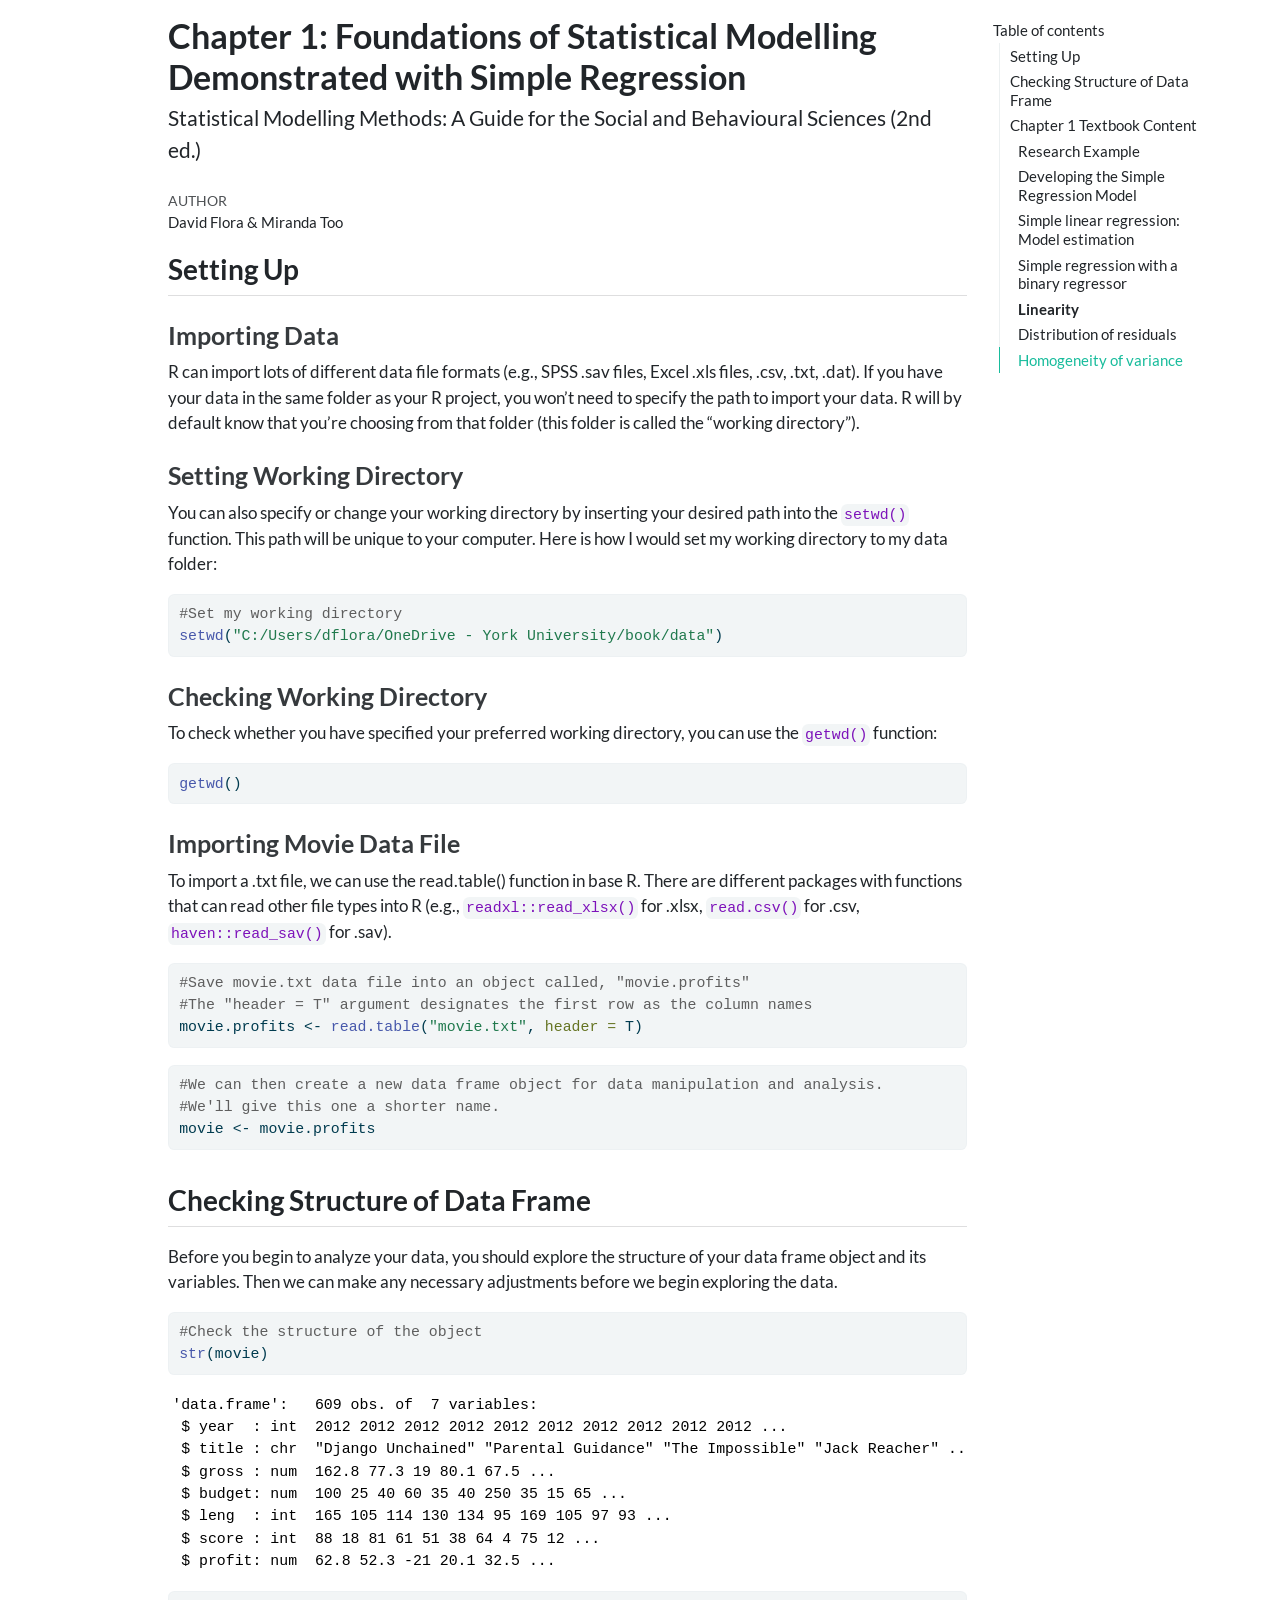
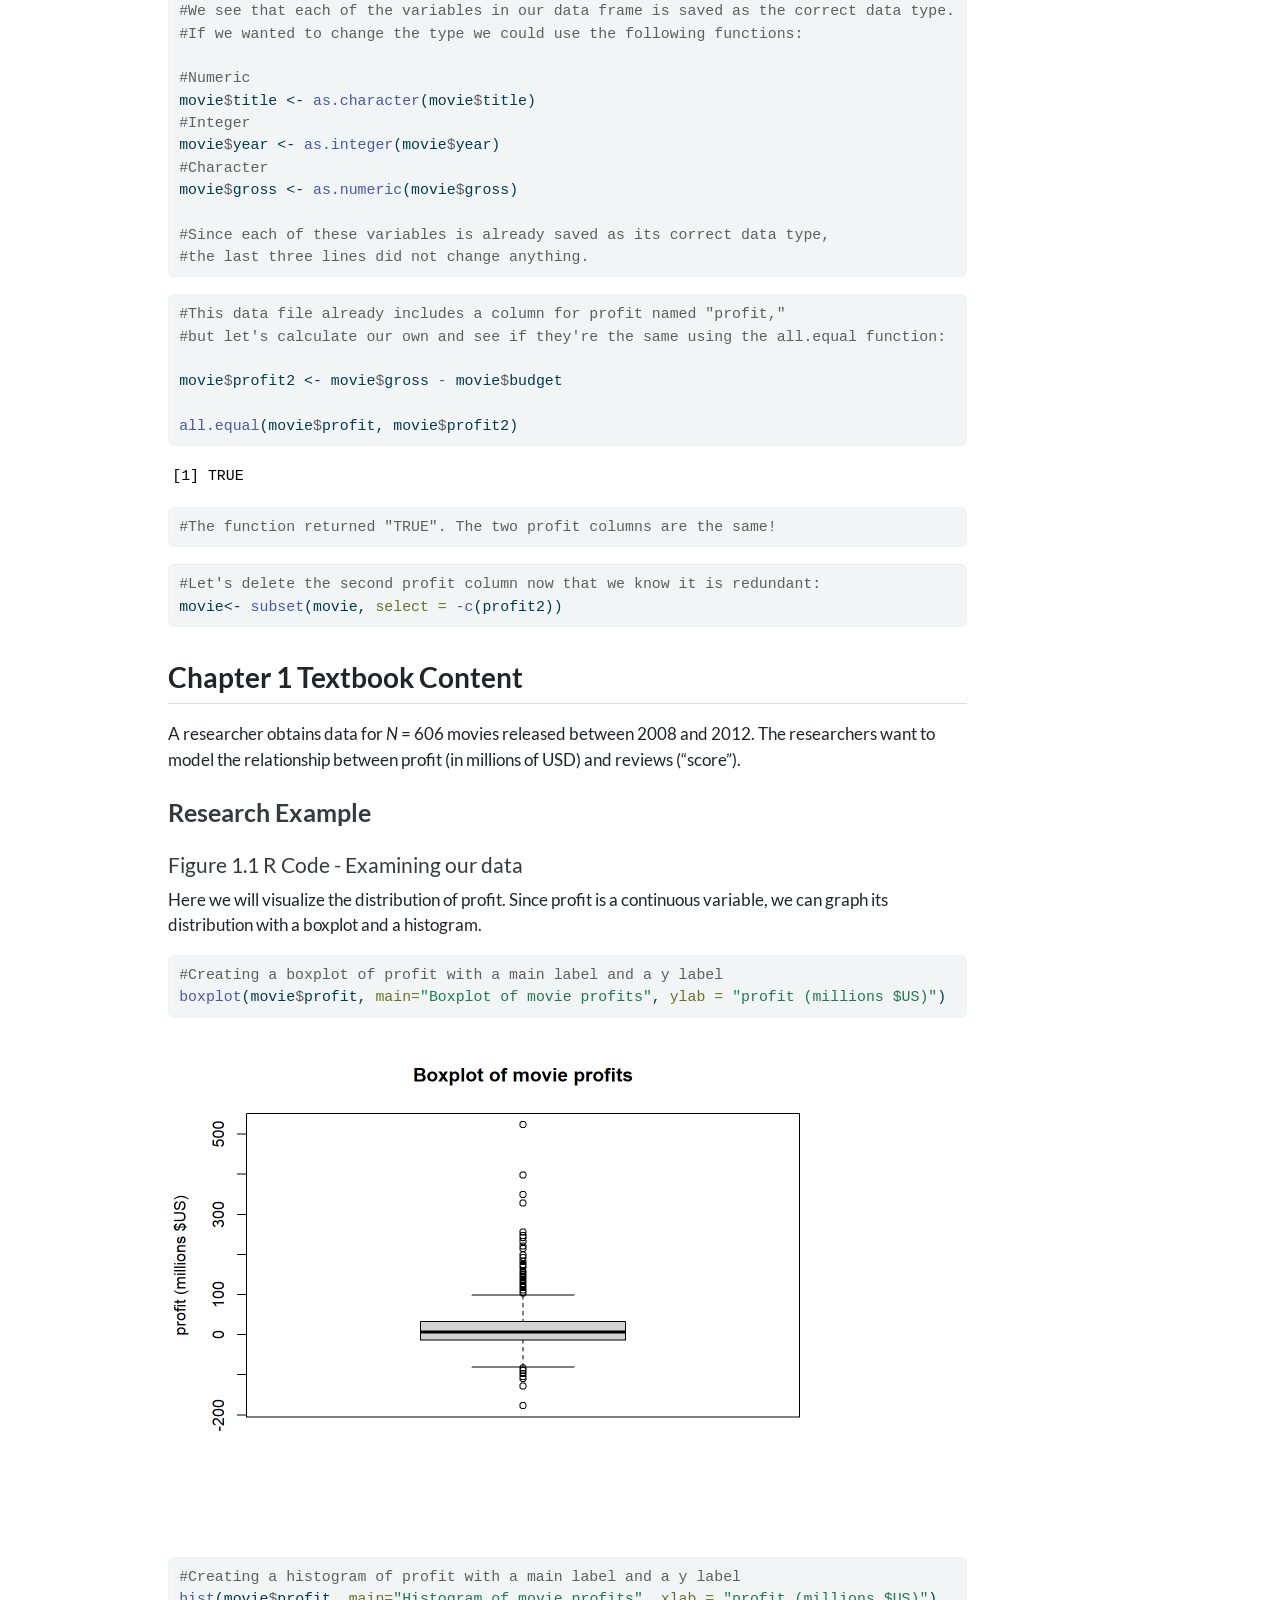
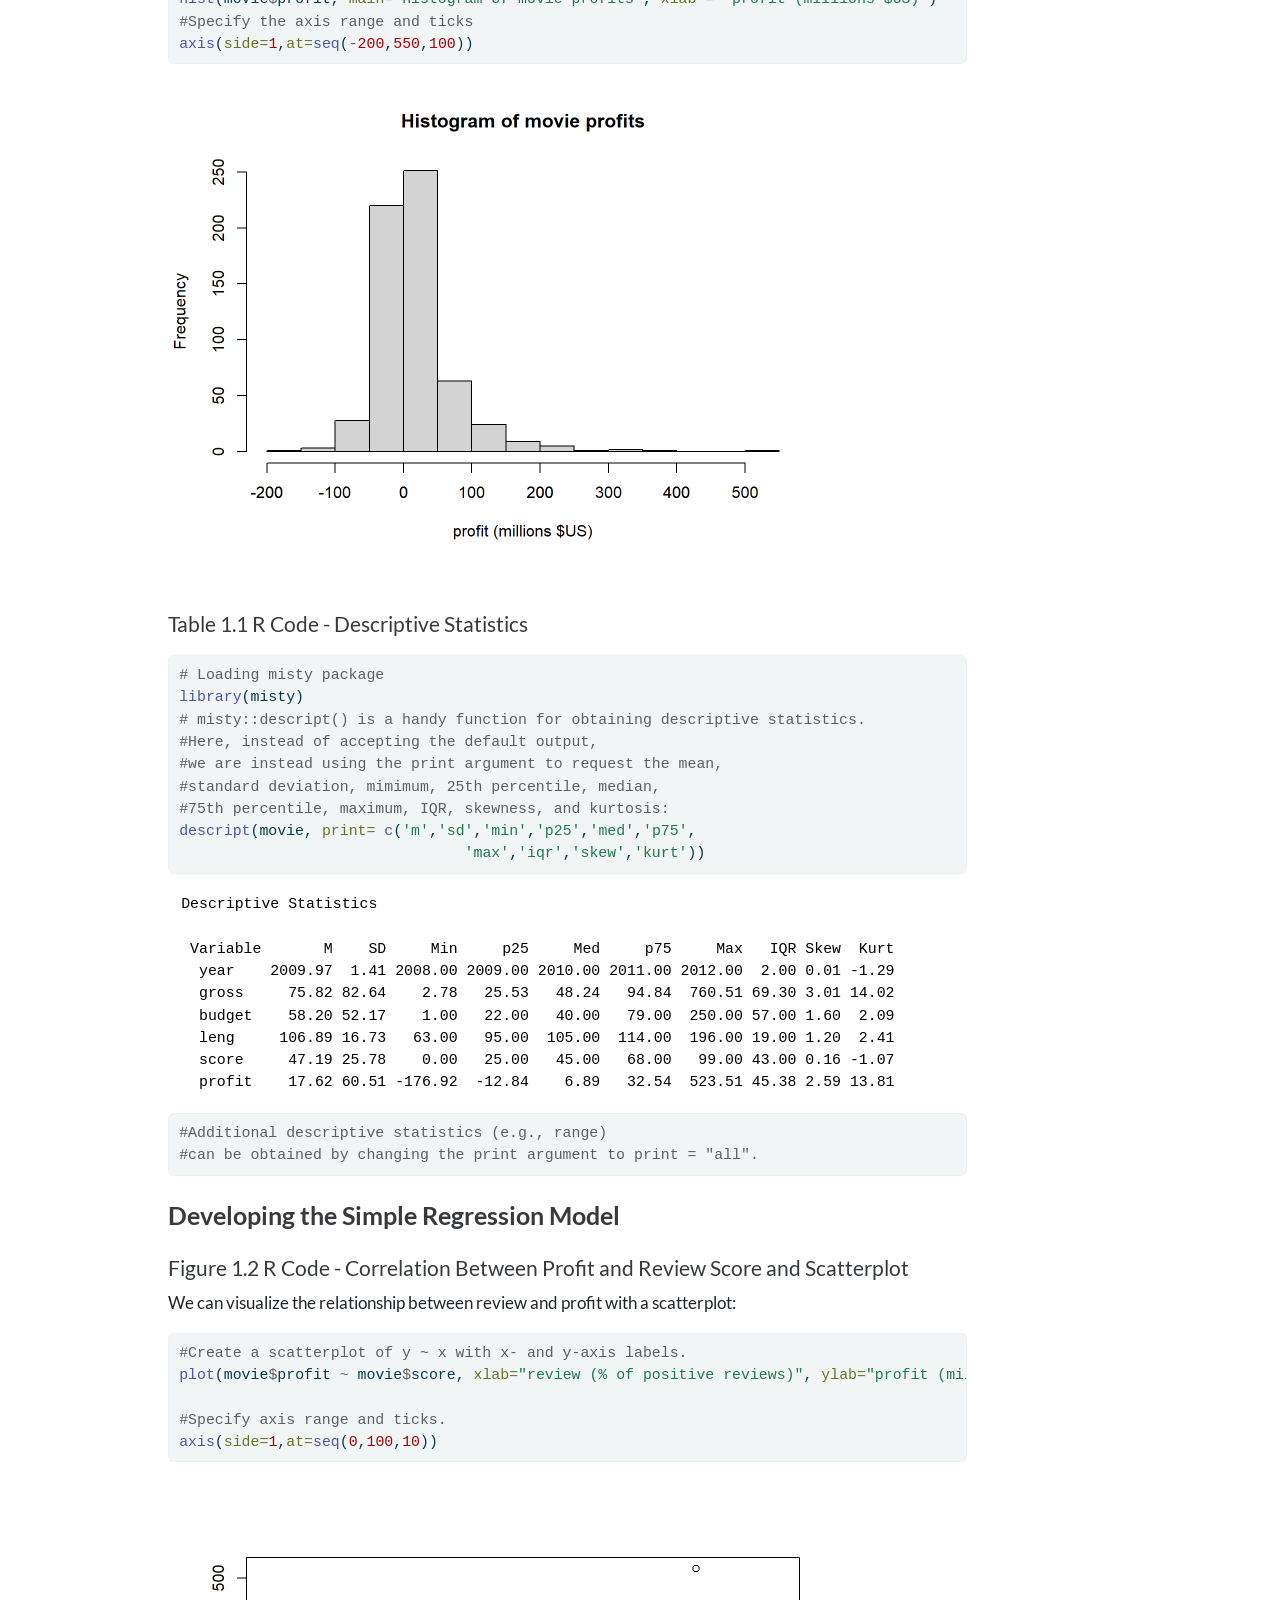
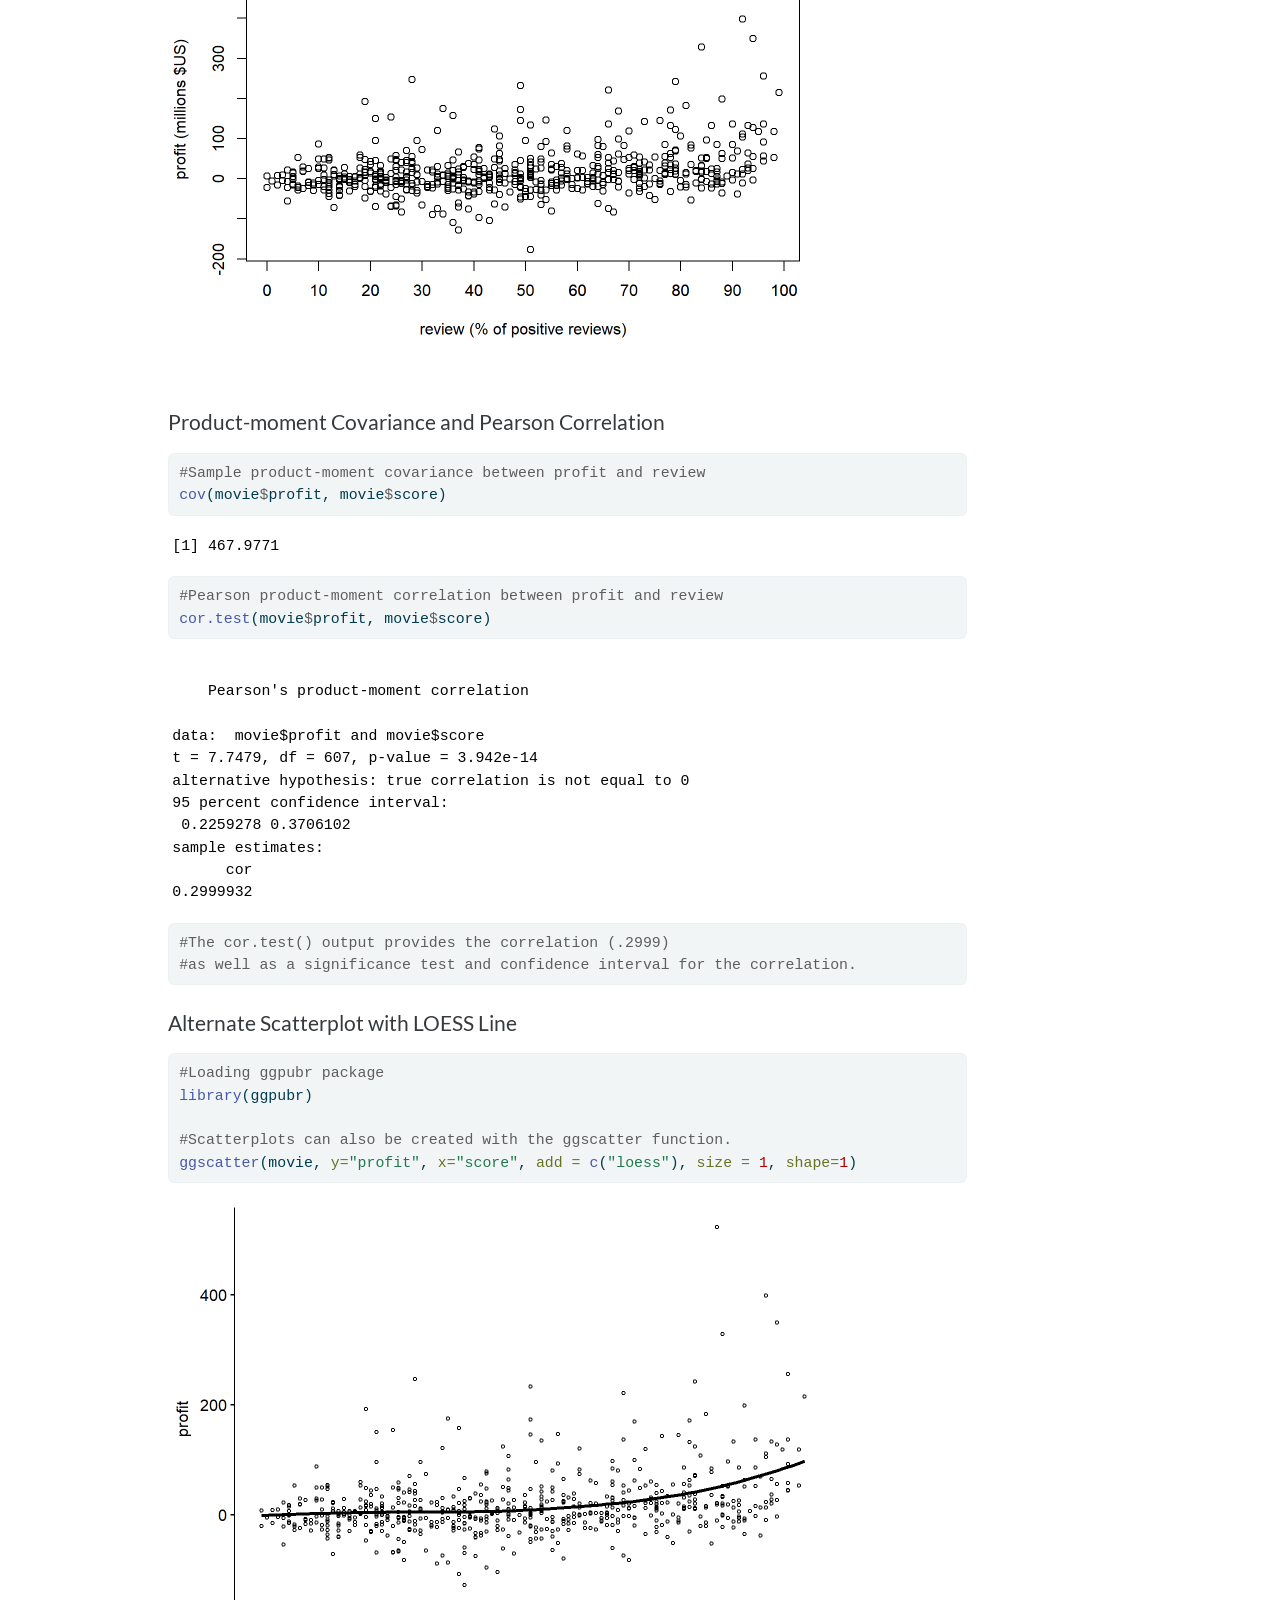
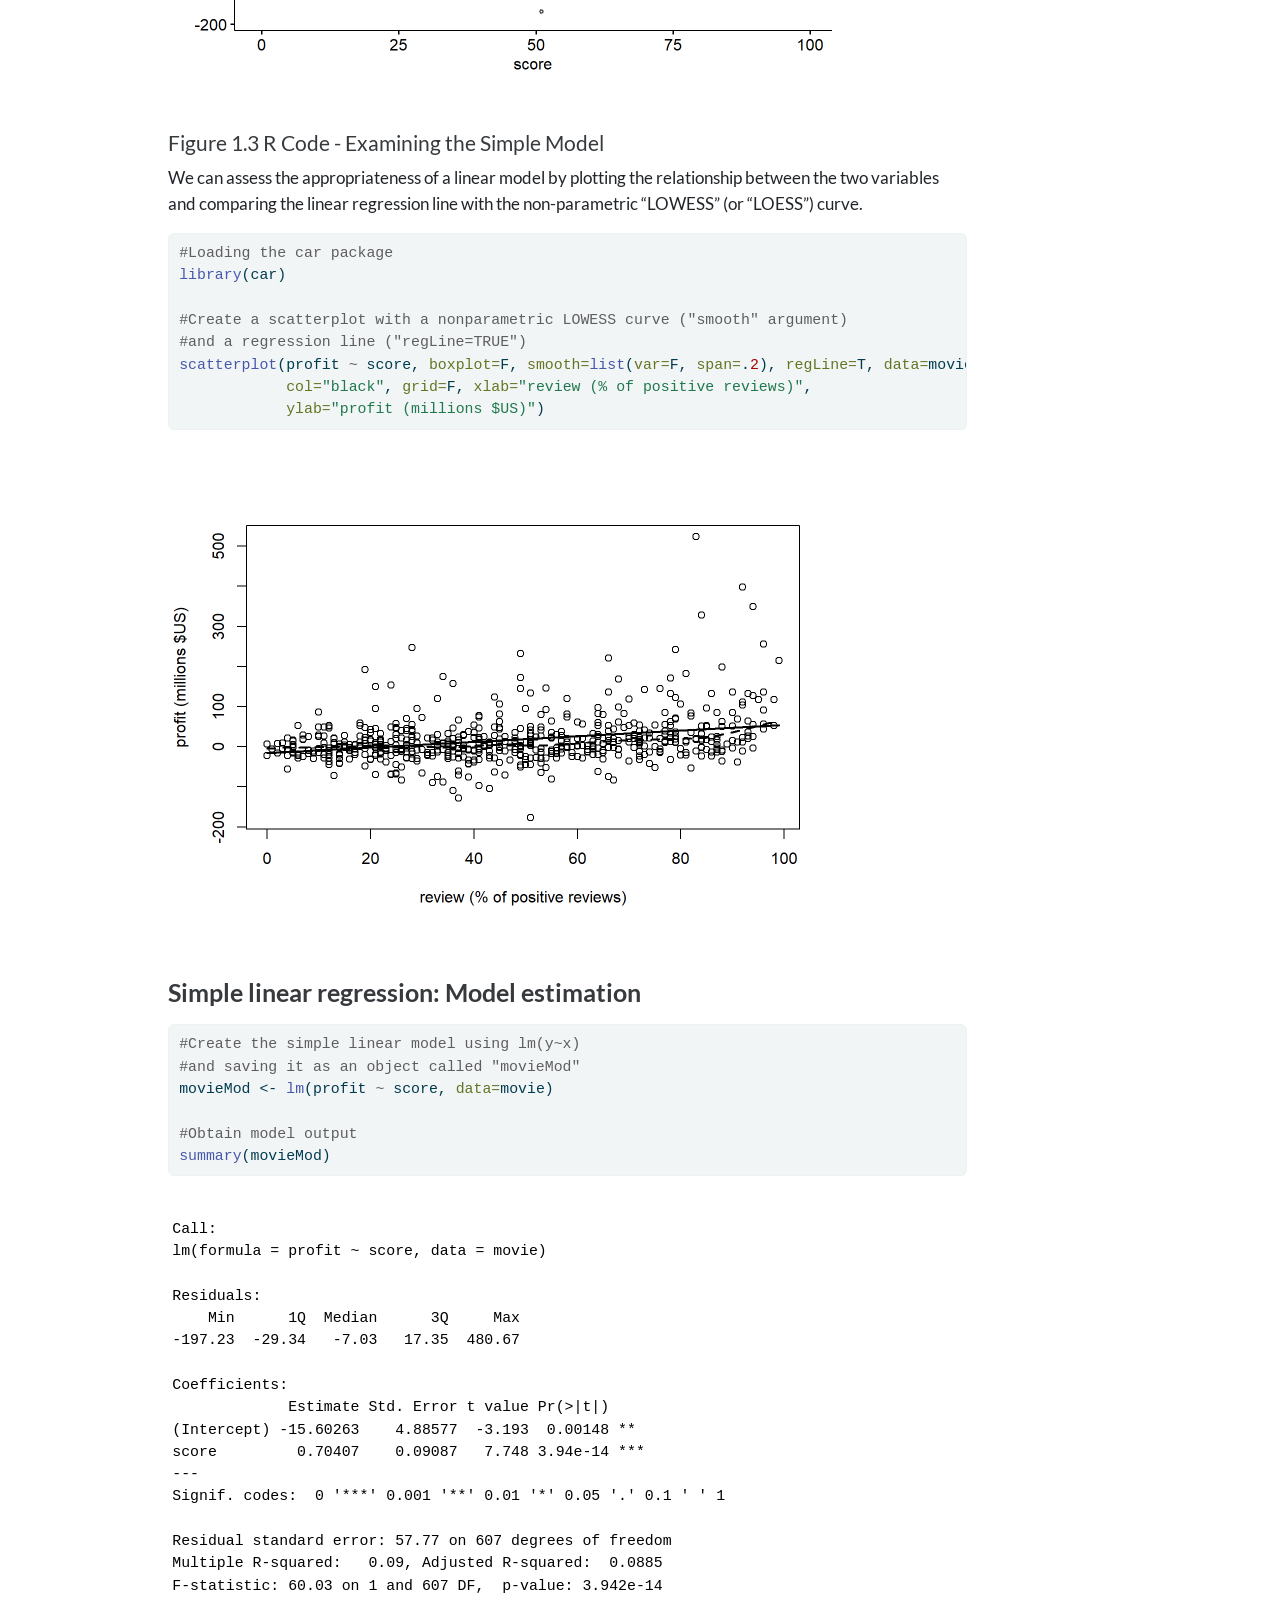
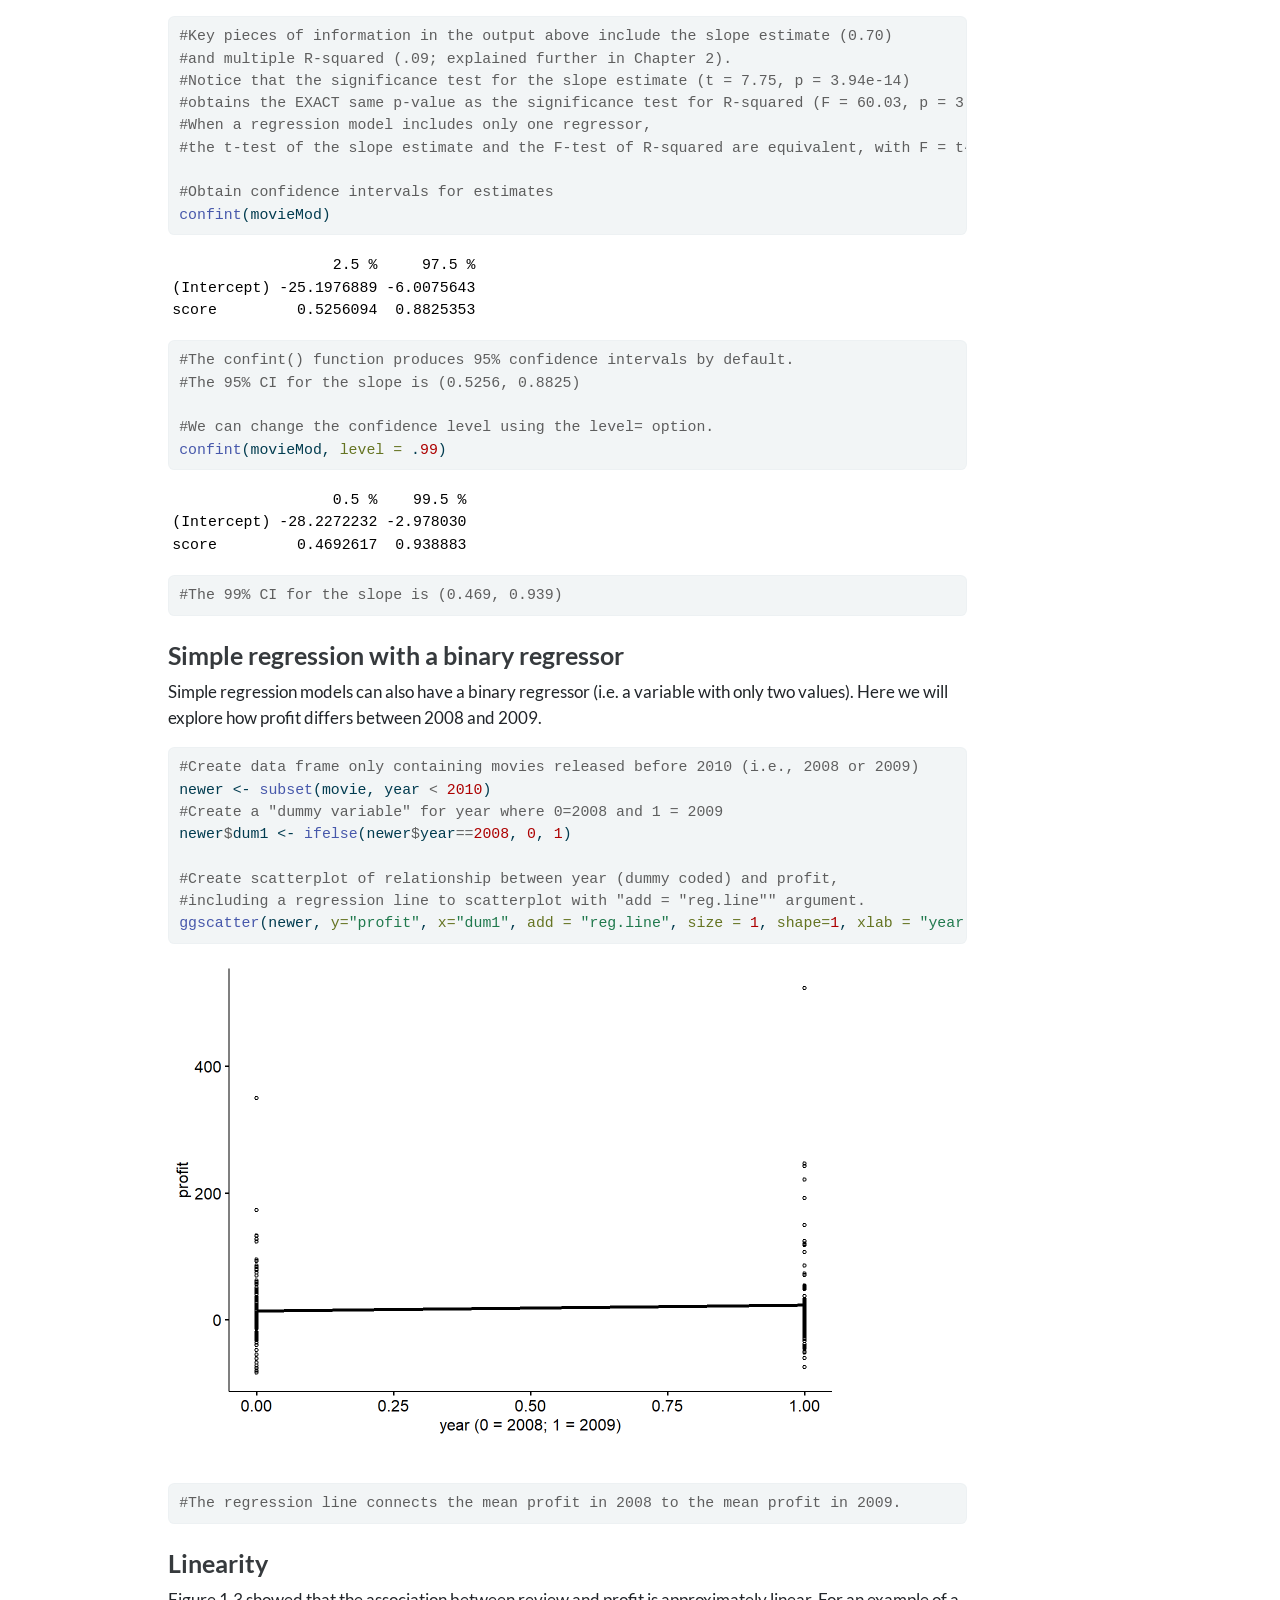
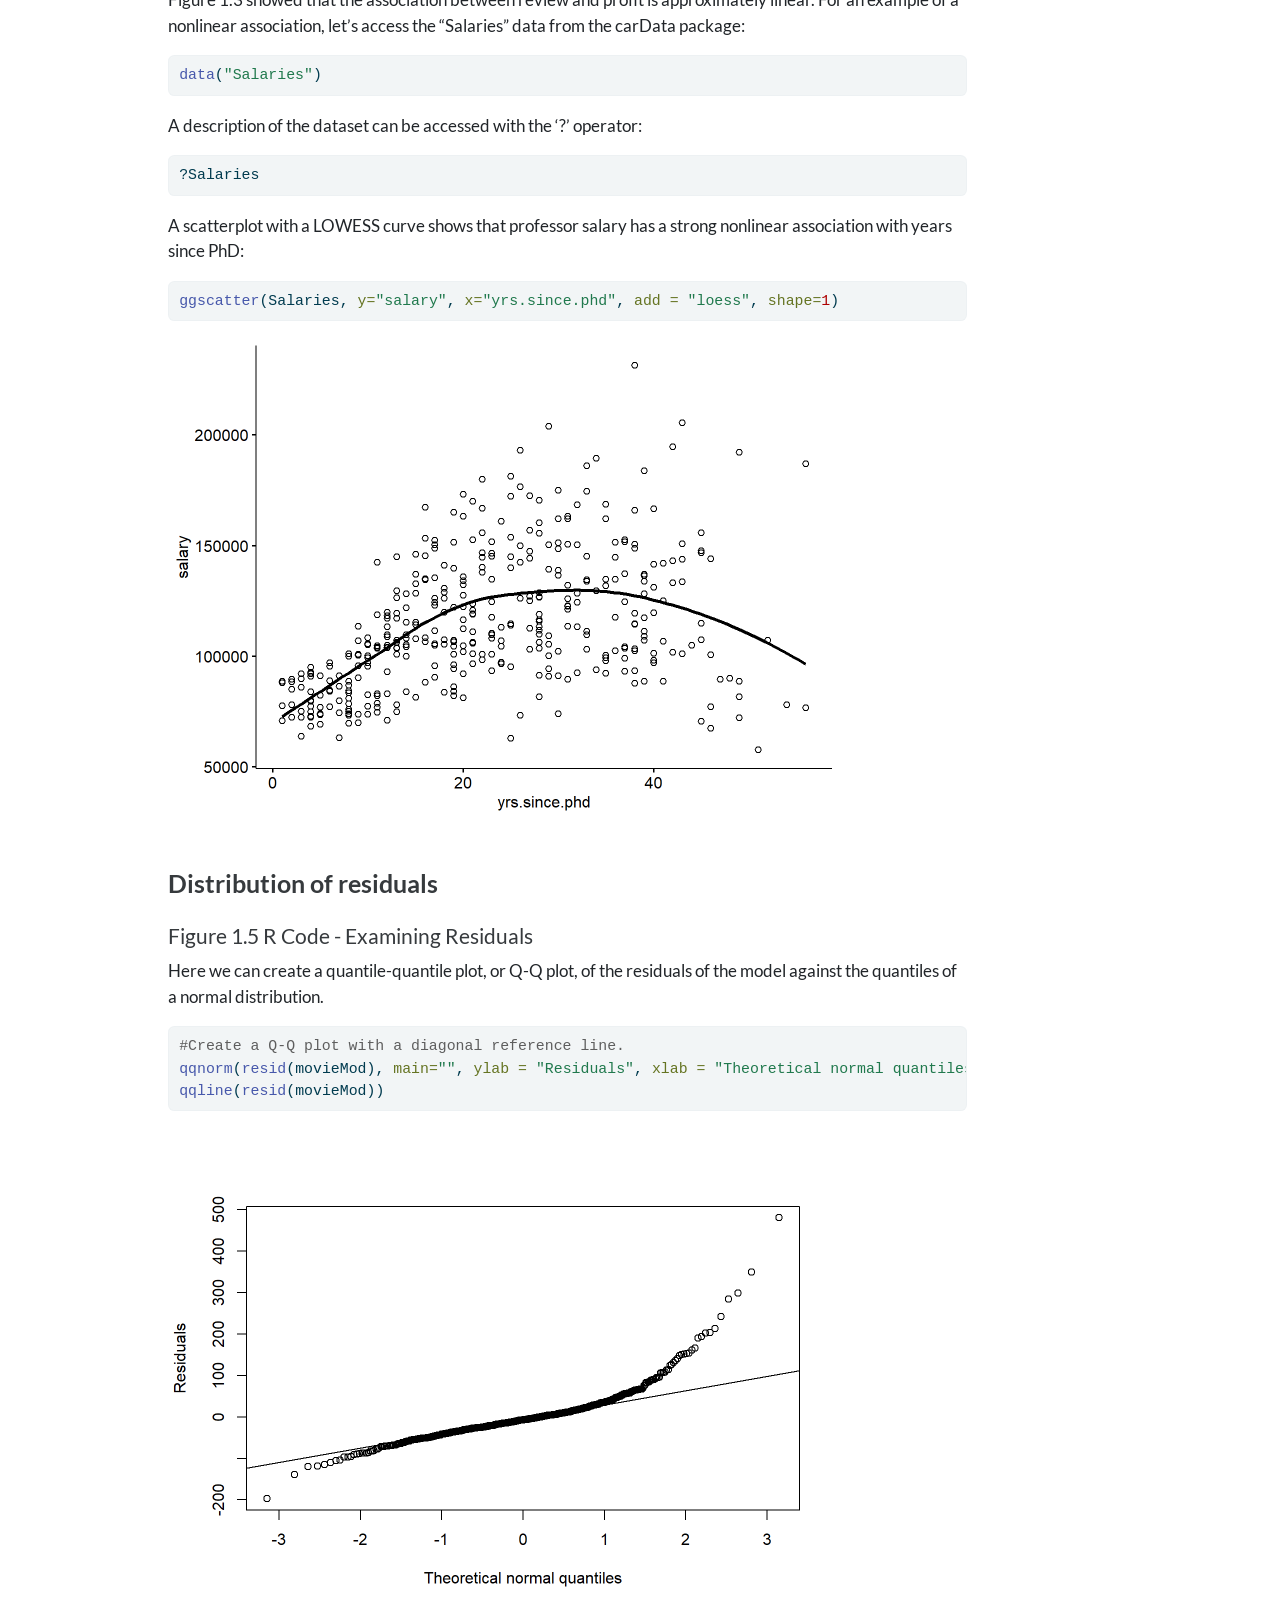
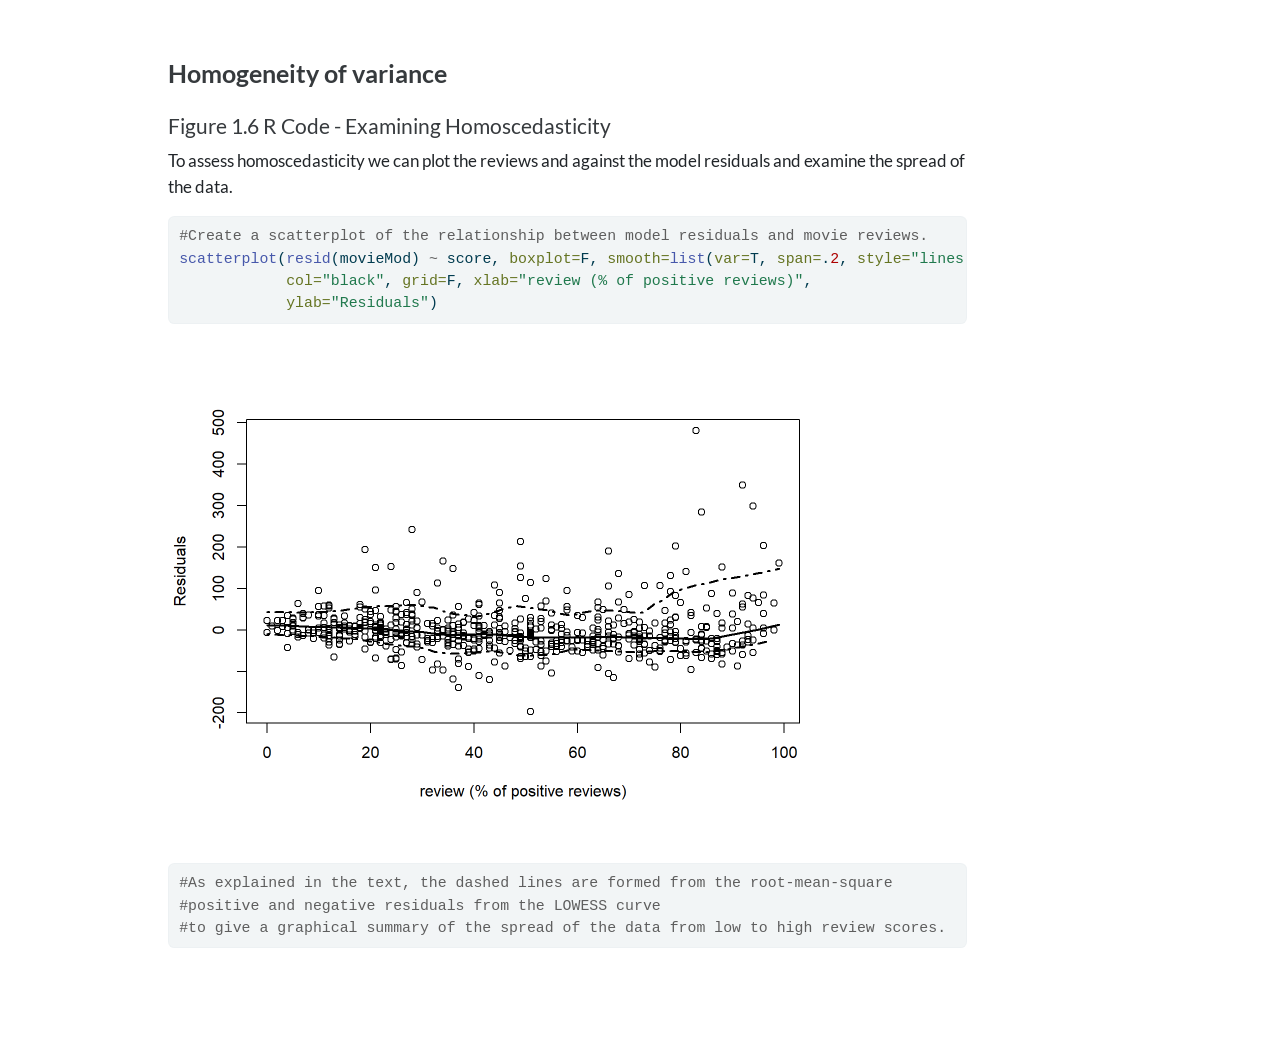
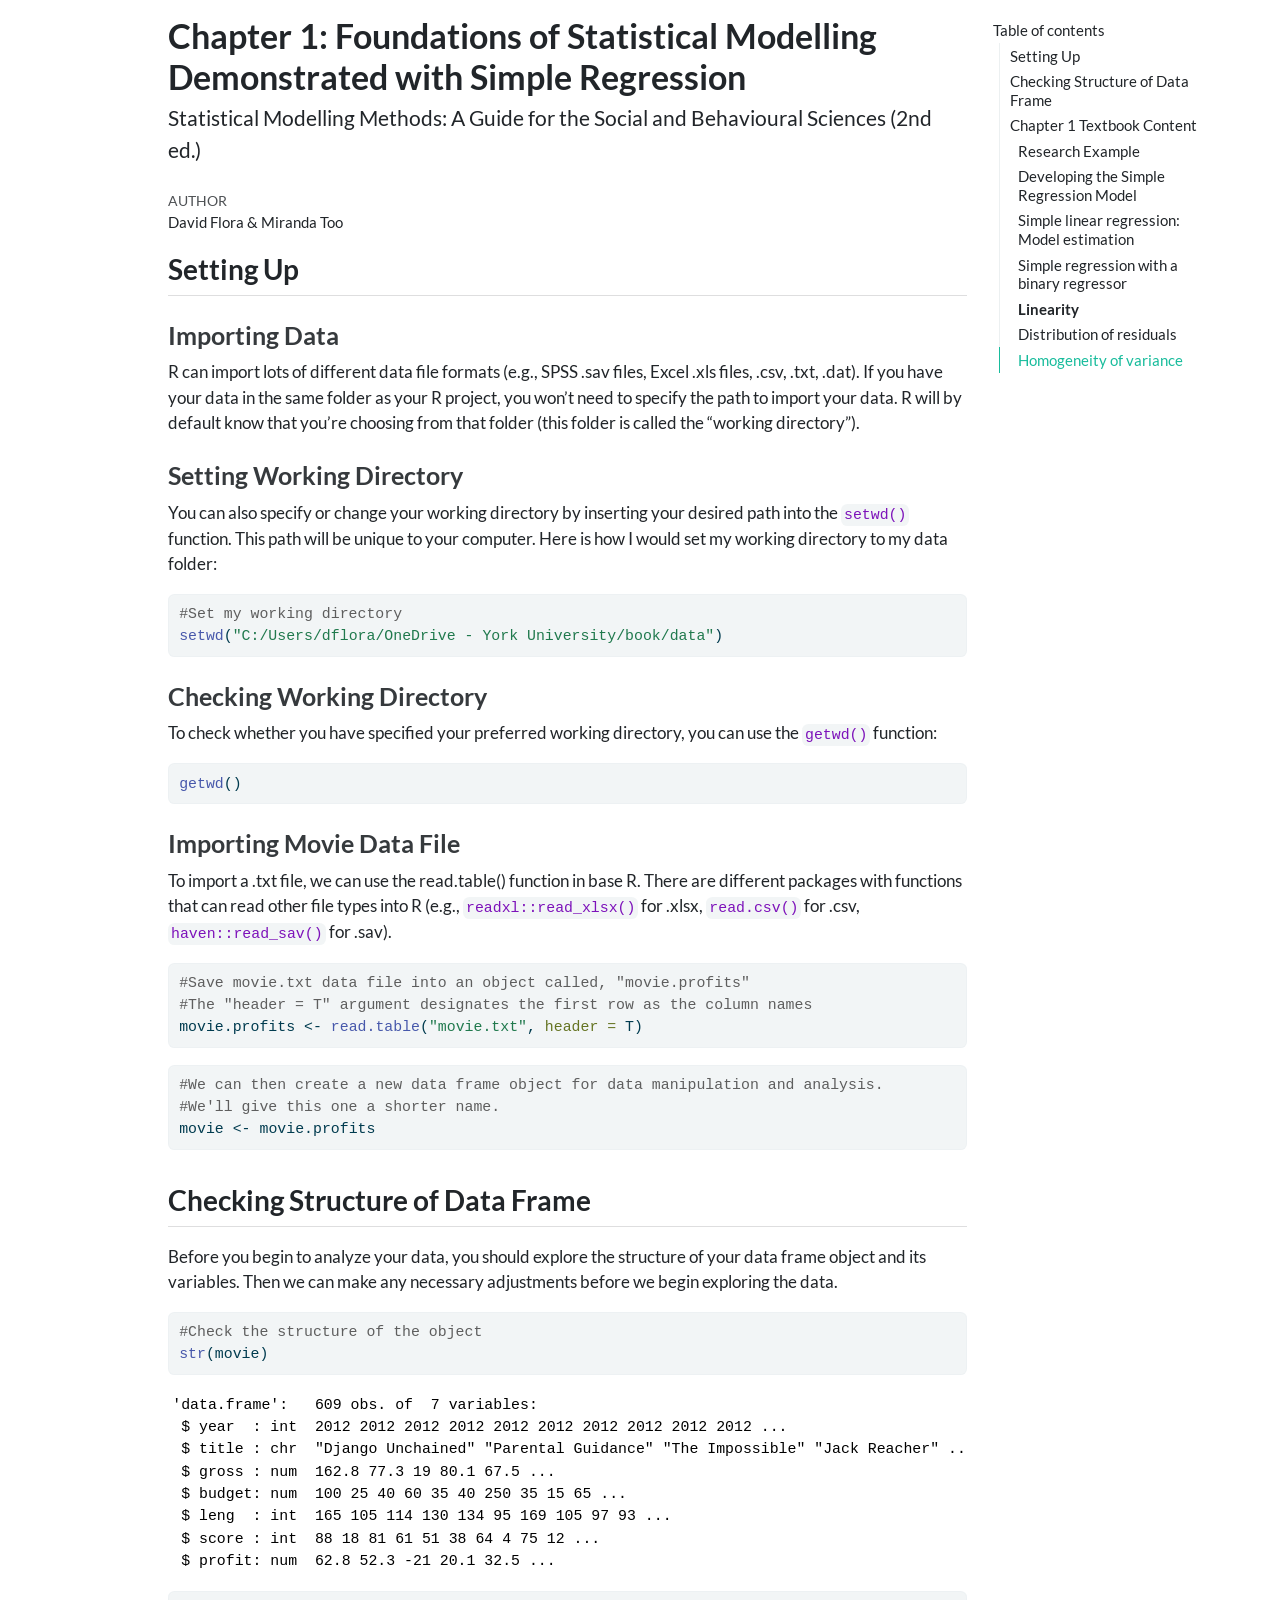
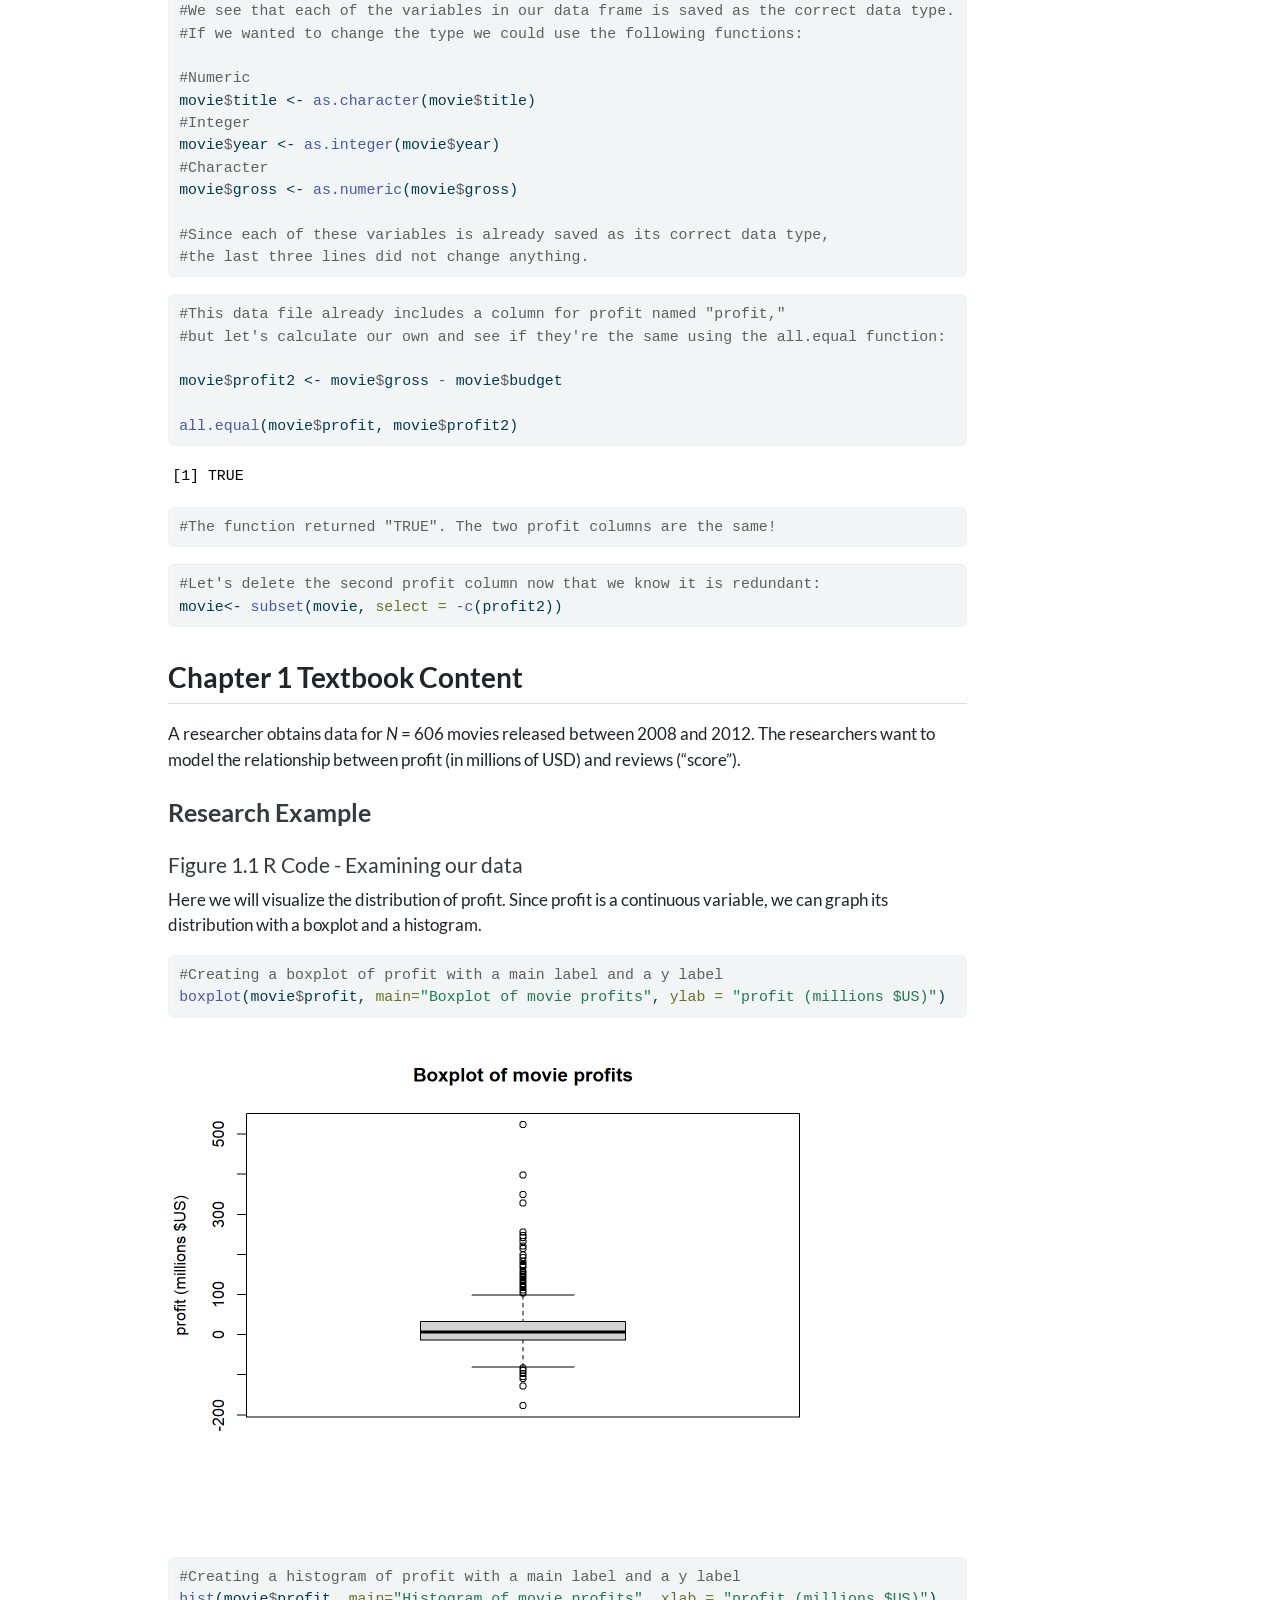
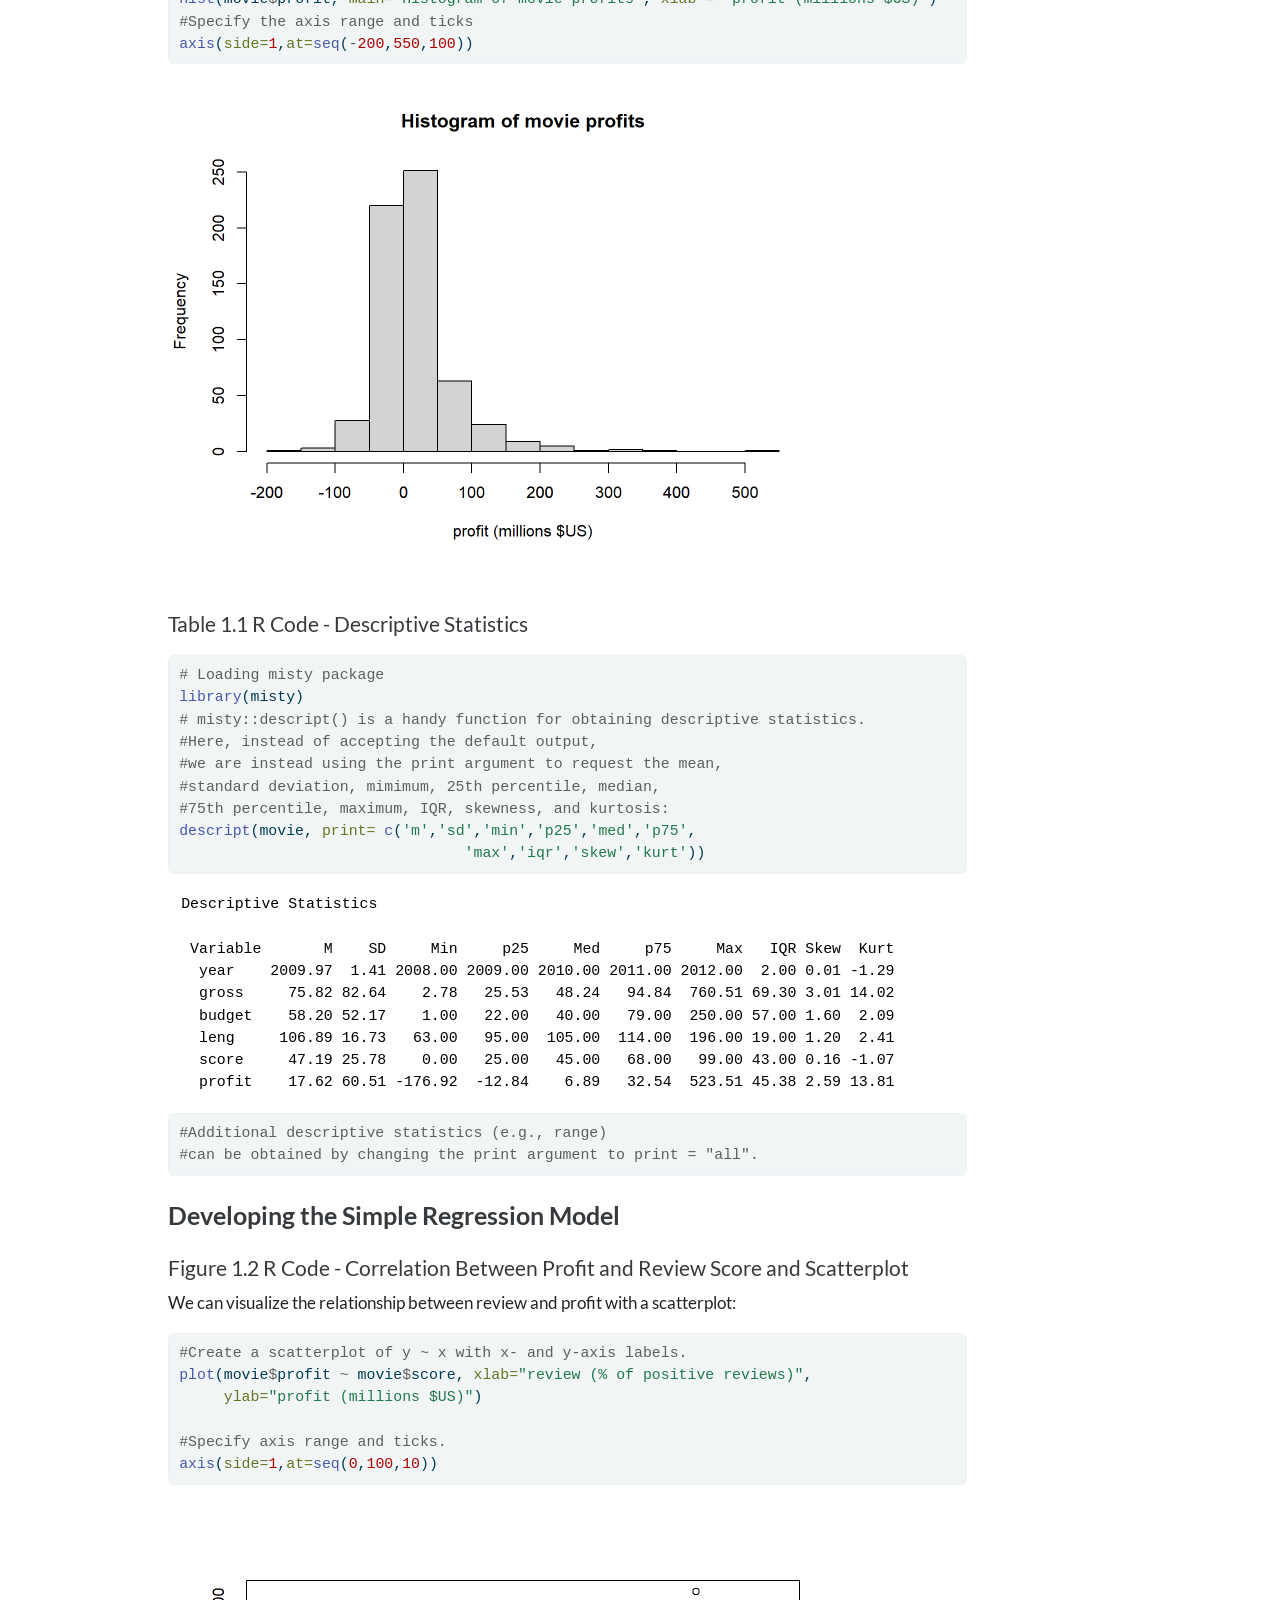
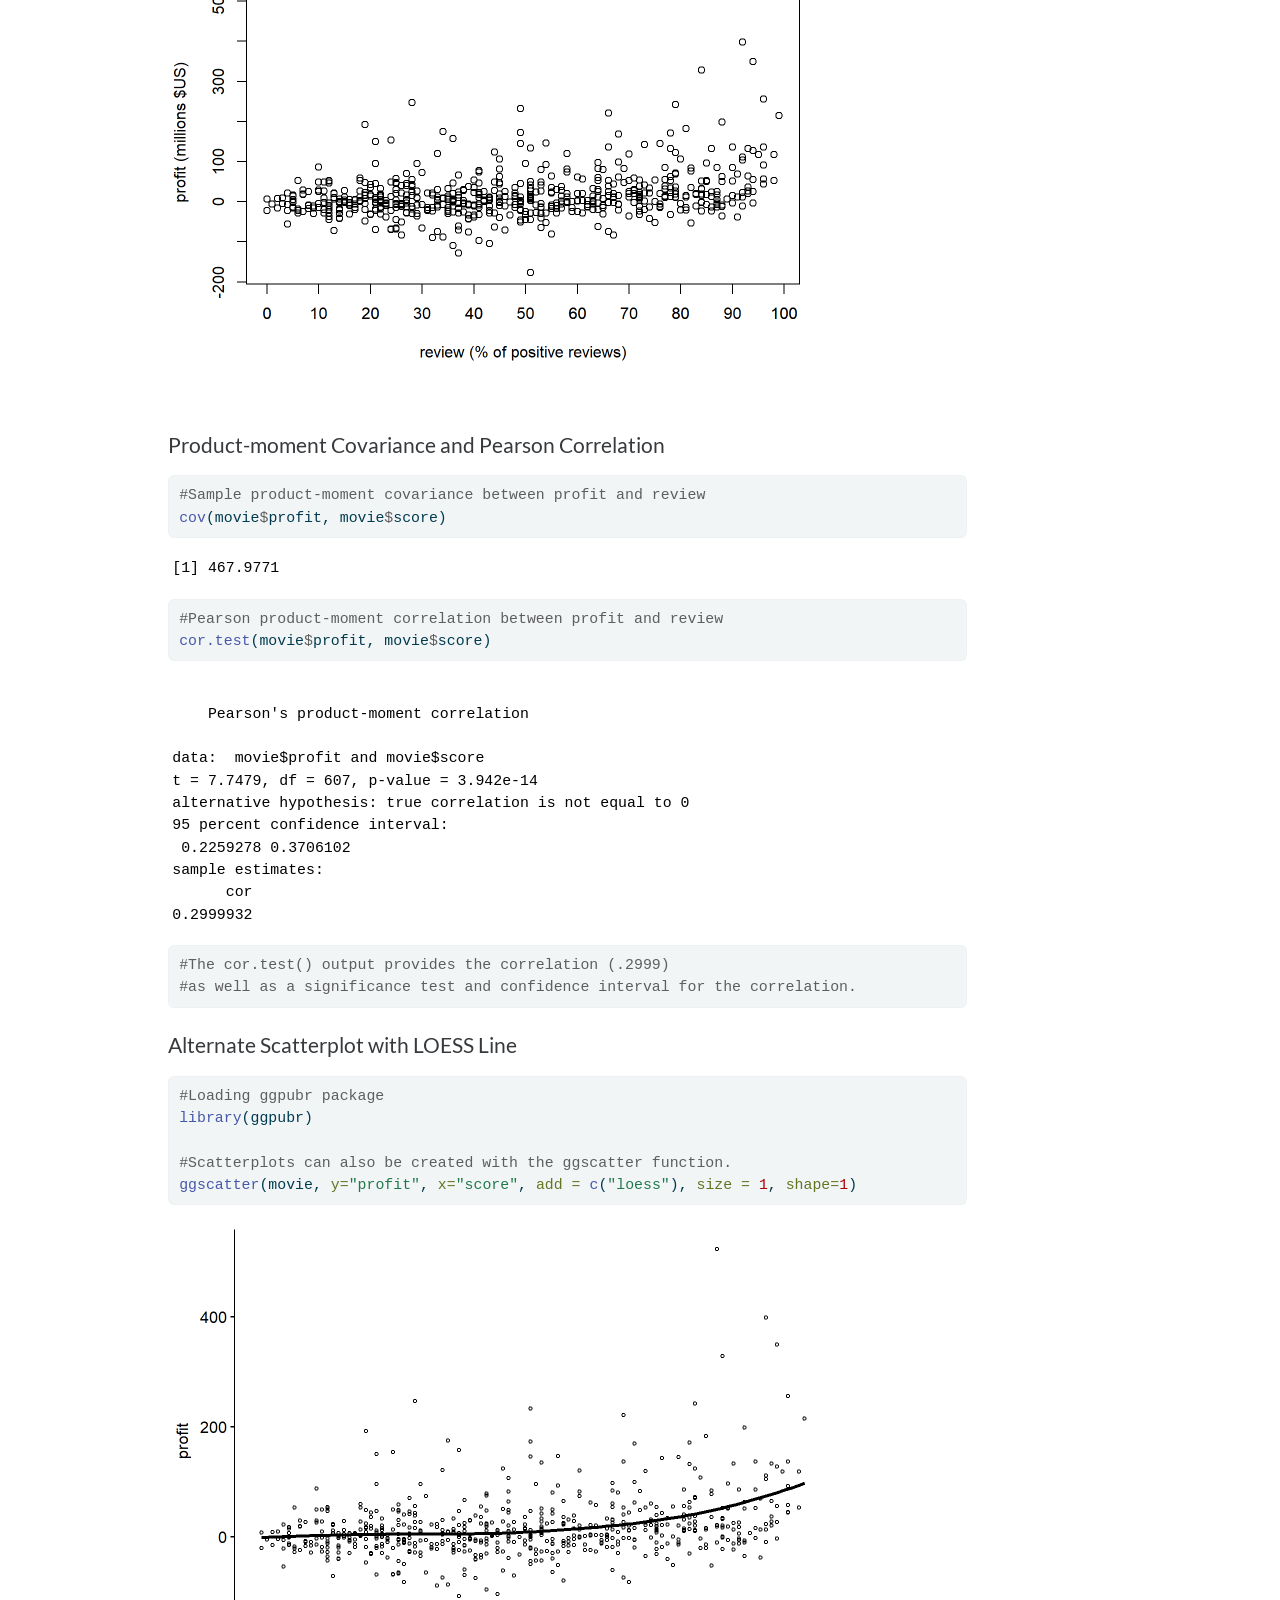
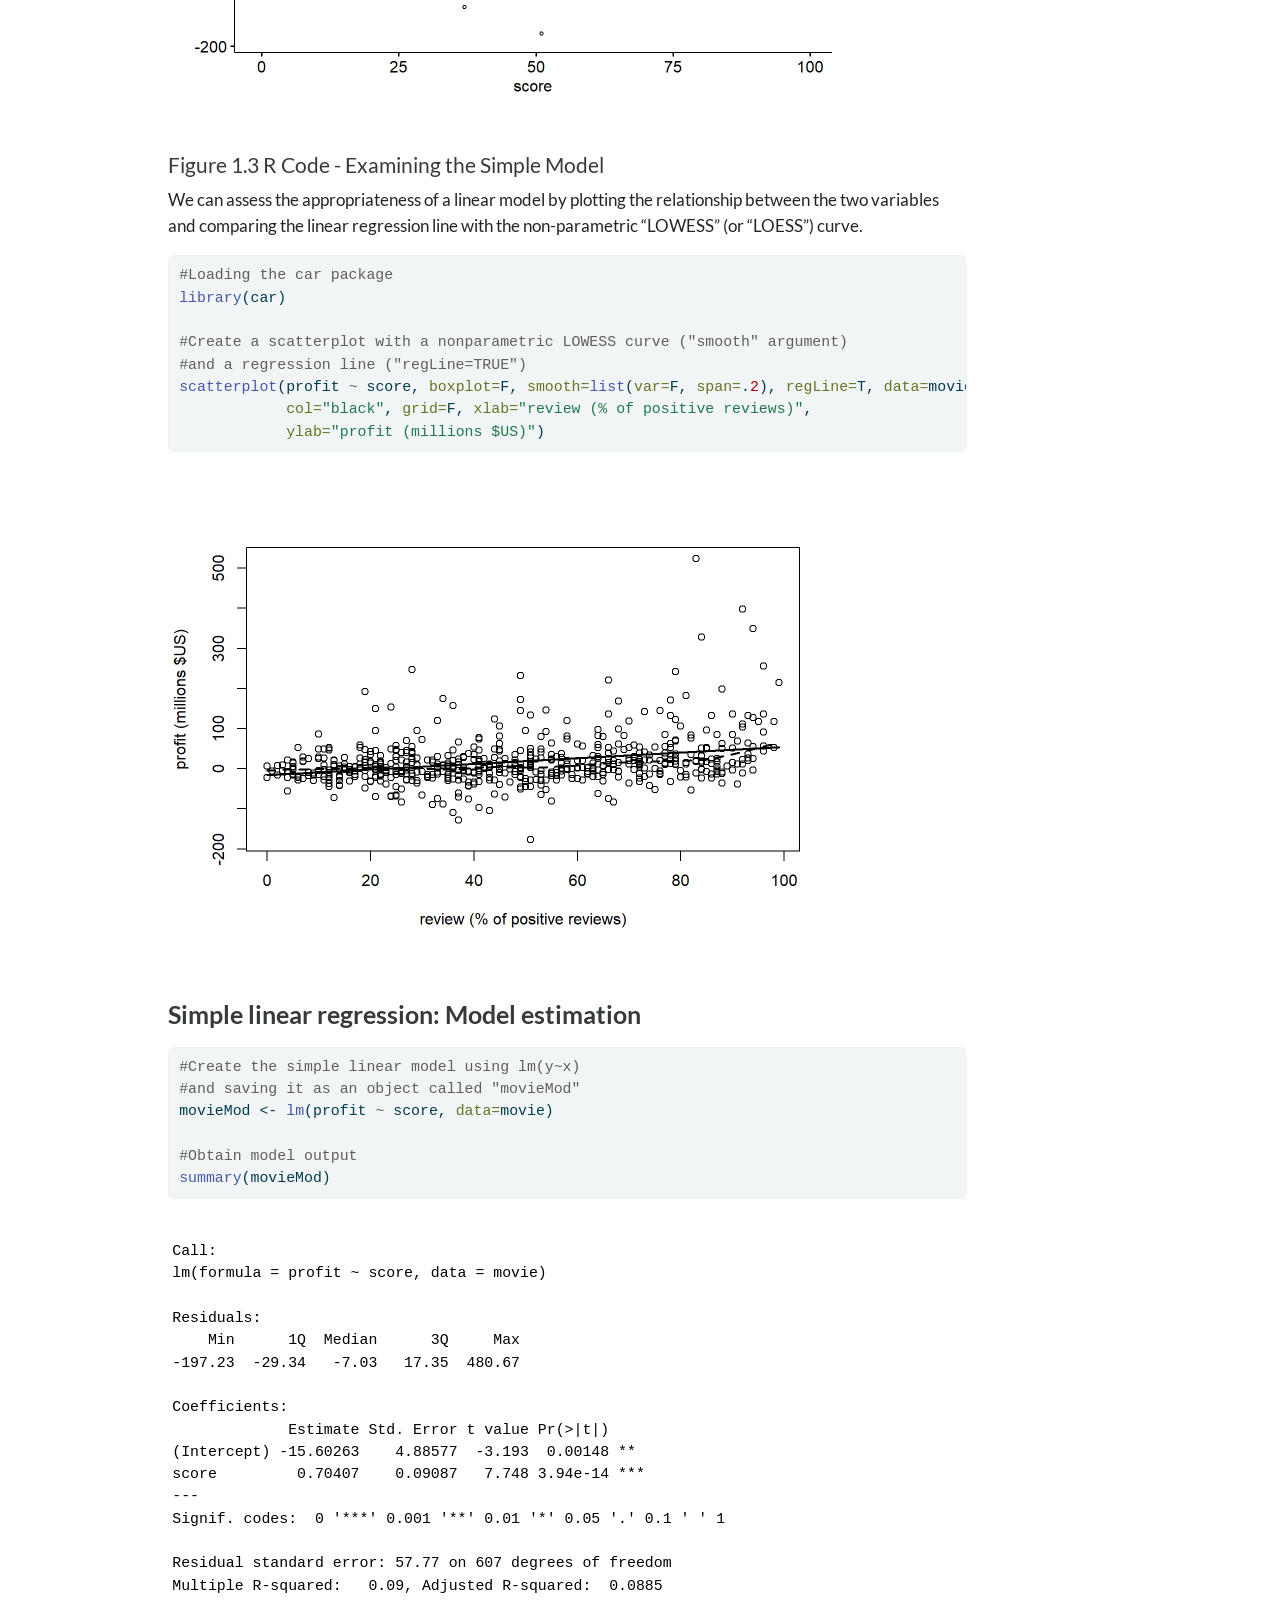
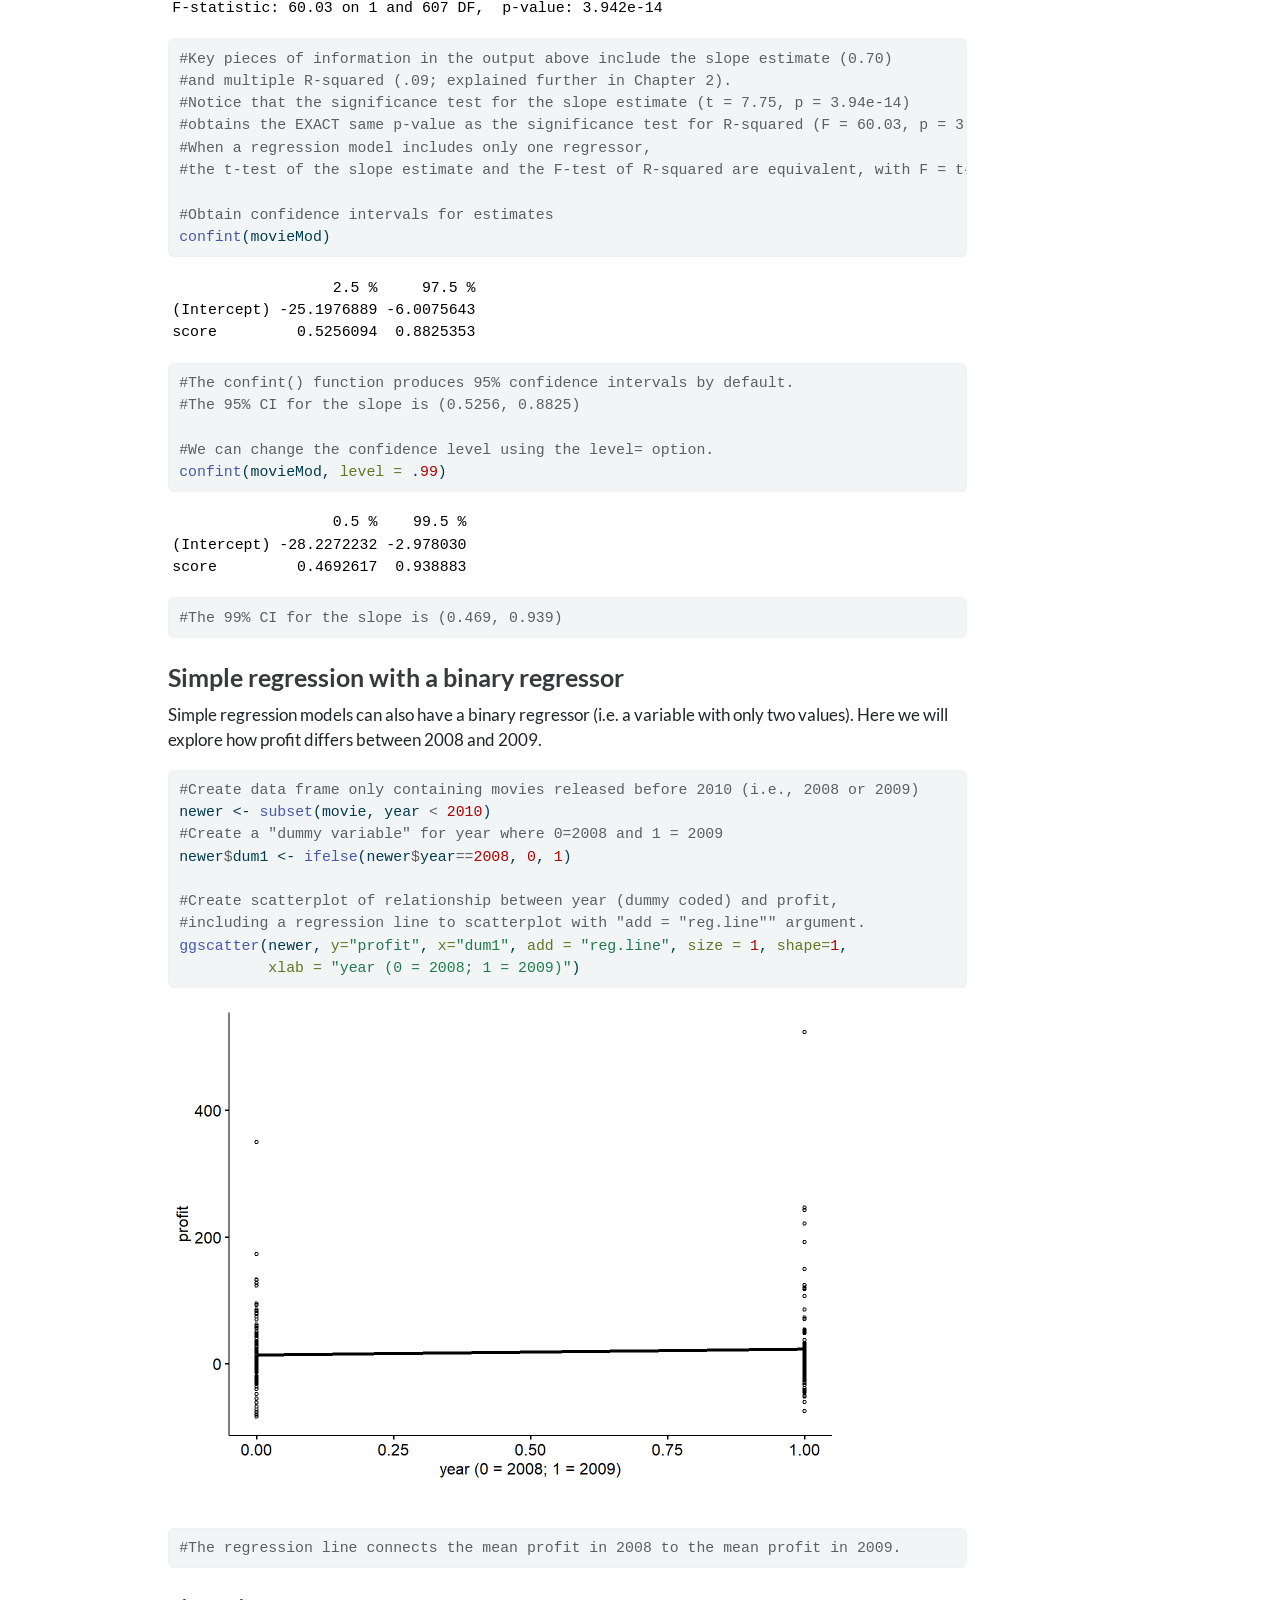
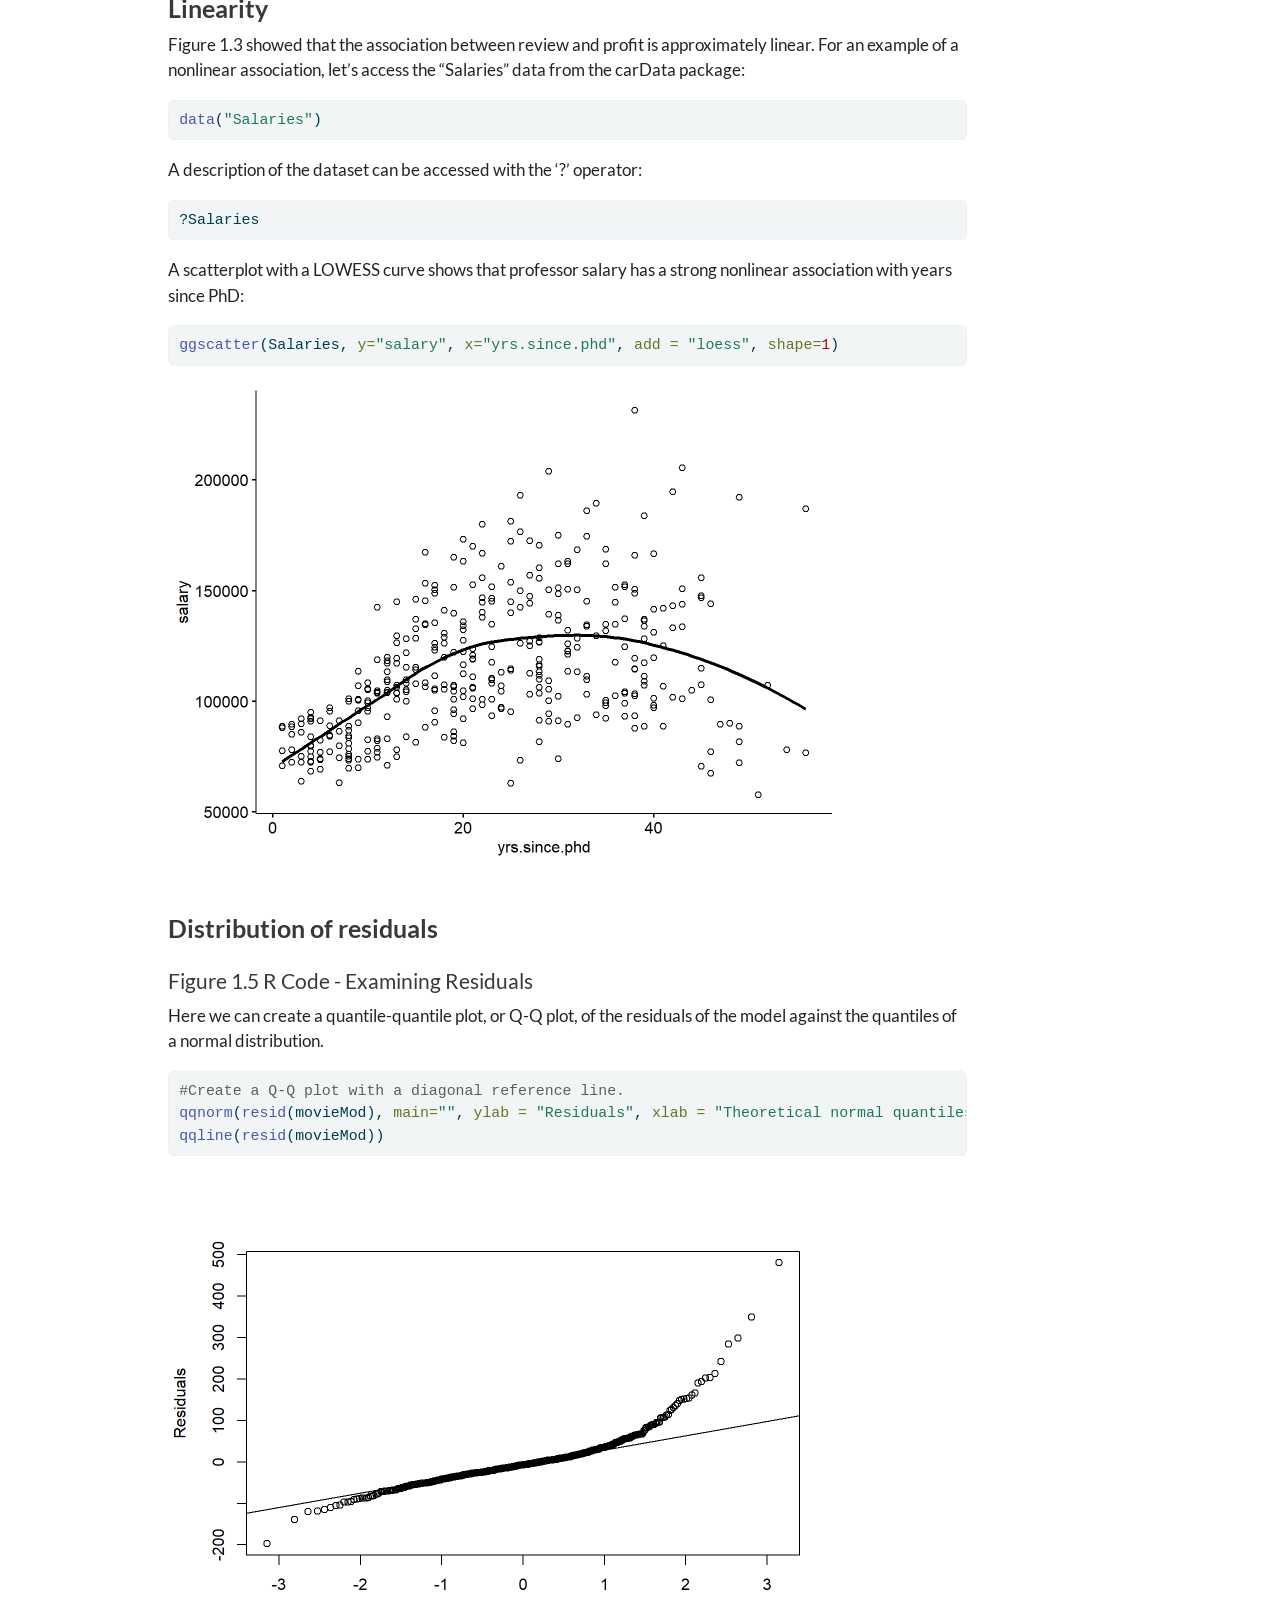
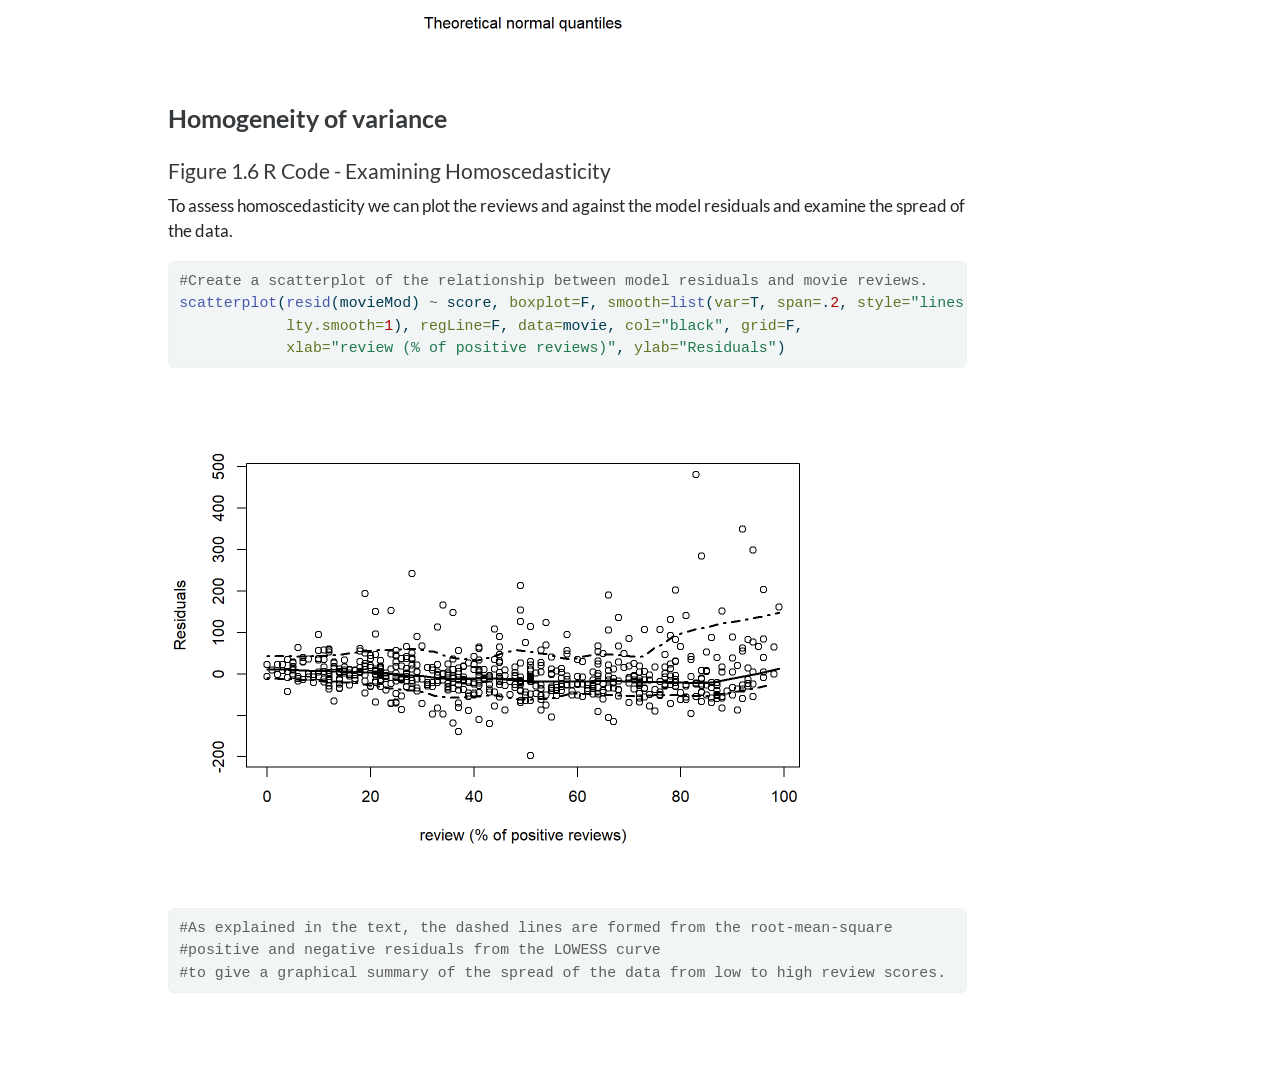
